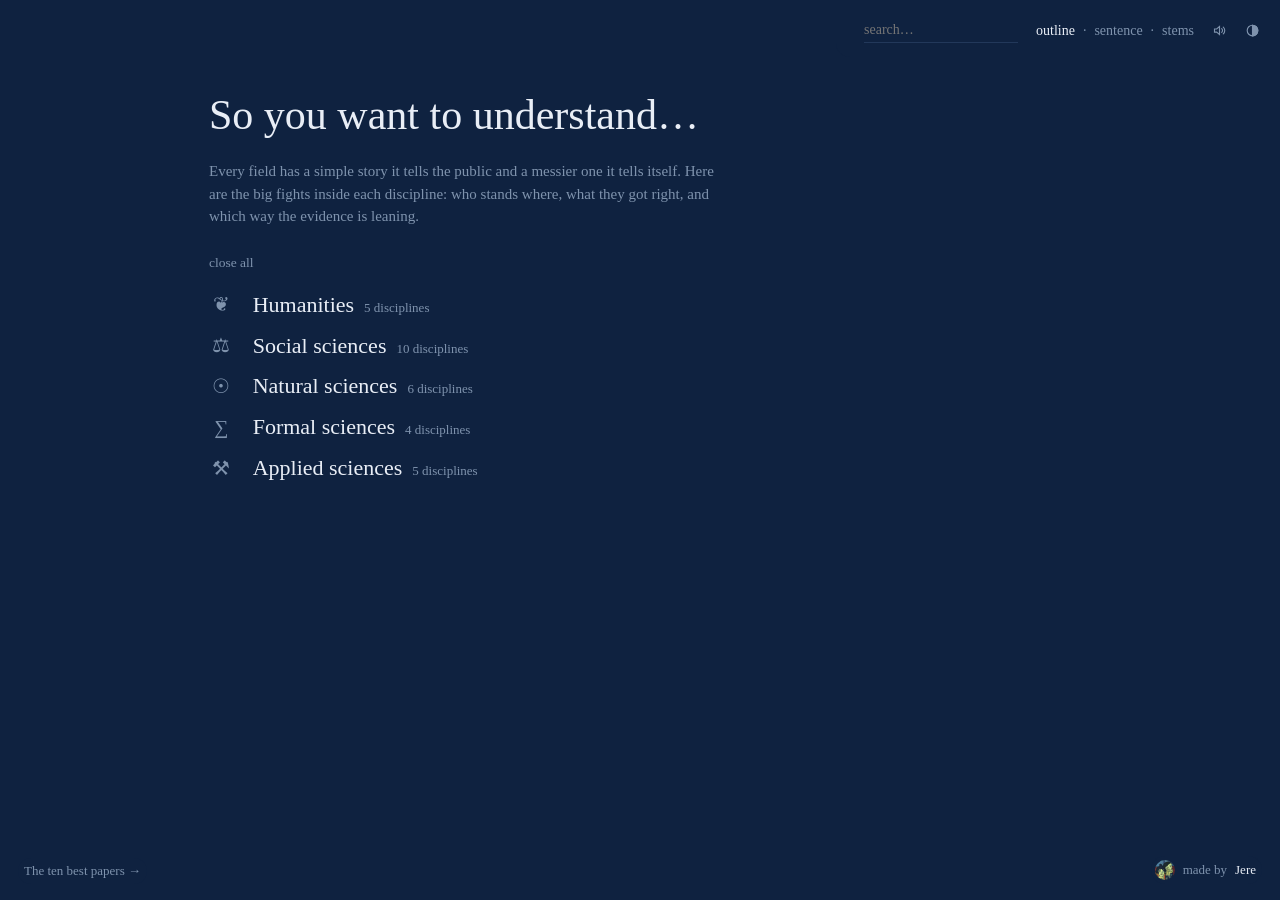
==== index.html @ 7cf1d60e "So you want to understand…: the big fights inside 30 disciplines, who stands where, and which way th" ====
<!doctype html><html lang="en"><head><meta charset="utf-8"><title>So you want to understand…</title>
<meta name="viewport" content="width=device-width,initial-scale=1,viewport-fit=cover"><meta name="robots" content="noindex"><script>try{var t=localStorage.getItem('wu-theme');if(t===null)document.documentElement.dataset.theme='ink';else if(t)document.documentElement.dataset.theme=t}catch(e){document.documentElement.dataset.theme='ink'}</script>
<style>
:root{--ink:#111;--dim:#9a9a9a;--faint:#e6e6e6;--bg:#fff;color-scheme:light dark}
@media (prefers-color-scheme:dark){:root:not([data-theme]){--ink:#ebebeb;--dim:#6c6c6c;--faint:#222;--bg:#0b0b0b}}
:root[data-theme=night]{--ink:#ebebeb;--dim:#6c6c6c;--faint:#222;--bg:#0b0b0b;color-scheme:dark}
:root[data-theme=paper]{--ink:#2b241d;--dim:#9a8c79;--faint:#e3d9c6;--bg:#f5efe3;color-scheme:light}
:root[data-theme=ink]{--ink:#e9eef6;--dim:#7f93ad;--faint:#22385a;--bg:#0f2240;color-scheme:dark}
:root[data-theme=phosphor]{--ink:#9cf29c;--dim:#3f7f3f;--faint:#163016;--bg:#060b06;color-scheme:dark}
:root[data-theme=phosphor] body,:root[data-theme=phosphor] button,:root[data-theme=phosphor] input{font-family:"IBM Plex Mono",ui-monospace,Menlo,Consolas,monospace;letter-spacing:-.01em}
:root[data-theme=rose]{--ink:#3d1f27;--dim:#b38791;--faint:#efd8dc;--bg:#fbf1f2;color-scheme:light}
:root[data-theme=slate]{--ink:#dfe3e8;--dim:#7b8590;--faint:#2b3138;--bg:#1b1f24;color-scheme:dark}
:root[data-theme=newsprint]{--ink:#151515;--dim:#8a8a84;--faint:#d9d8d2;--bg:#ecebe6;color-scheme:light}
:root[data-theme=newsprint] body{font-family:"Times New Roman",Times,serif}
#themes{position:fixed;top:56px;right:16px;z-index:25;background:var(--bg);border:1px solid var(--dim);border-radius:12px;padding:14px;display:none;font-size:15px;color:var(--ink);box-shadow:0 12px 34px rgba(0,0,0,.18)}#themes.on{display:grid;grid-template-columns:repeat(3,1fr);gap:8px}
#themes button{display:flex;align-items:center;gap:10px;color:var(--ink);padding:7px 12px 7px 8px;border-radius:8px;border:1px solid transparent}#themes button:hover{border-color:var(--faint)}#themes button[aria-pressed=true]{border-color:var(--ink)}
#themes i{width:34px;height:24px;border-radius:6px;border:1px solid var(--dim);display:inline-flex;align-items:center;justify-content:center;font-style:normal;font-size:13px;font-family:Georgia,serif;flex:none}
*{box-sizing:border-box;-webkit-tap-highlight-color:transparent}
html,body{margin:0;background:var(--bg);color:var(--ink);font:400 17px/1.4 "Iowan Old Style","Palatino Linotype",Palatino,Georgia,serif}
button{font:inherit;color:inherit;background:none;border:0;padding:0;cursor:pointer;text-align:inherit}
a{color:inherit;text-decoration-color:var(--dim);text-underline-offset:3px}
.q{display:block;color:var(--dim);font-size:13.5px;line-height:1.35}
#bar{position:fixed;top:0;right:0;z-index:20;display:flex;align-items:center;gap:18px;padding:18px 20px 14px 28px;font-size:14px;color:var(--dim);background:var(--bg);border-bottom-left-radius:14px}
#bar .sw button{color:var(--dim)} #bar .sw button+button::before{content:"·";margin:0 8px;color:var(--dim)}
#bar .sw button[aria-pressed=true],#bar button:hover{color:var(--ink)}
#find{width:8em;border:0;border-bottom:1px solid var(--faint);background:none;color:var(--ink);font:inherit;padding:2px 0;outline:none}
#find:focus{border-color:var(--ink)}
#board{position:fixed;top:54px;right:16px;z-index:25;background:var(--bg);border:1px solid var(--faint);border-radius:10px;padding:14px 16px 6px;width:min(30em,calc(100vw - 32px));font-size:13.5px;display:none}#board.on{display:block}
#board .brow{display:flex;gap:12px;align-items:baseline;margin-bottom:12px}#board .bl{width:5.2em;flex:none;color:var(--dim)}#board .chips{display:flex;flex-wrap:wrap;gap:4px 12px}
#board .chip{color:var(--dim)}#board .chip:hover{color:var(--ink)}#board .chip[aria-pressed=true]{color:var(--ink);border-bottom:1px solid var(--ink)}#board .tg{color:var(--ink);width:5.2em;flex:none}#board input[type=range]{flex:1;accent-color:var(--ink)}
.nohit{display:none;position:absolute;left:28px;top:84px;z-index:6;font-size:26px;color:var(--dim)}.nohit button{display:block;font-size:15px;margin-top:10px;color:var(--dim)}.nohit button:hover{color:var(--ink)}.nohits .nohit{display:block}.nohits #fh,
mark{background:none;color:inherit;border-bottom:2px solid var(--ink)}
#fh{position:fixed;top:50px;right:20px;z-index:21;color:var(--dim);font-size:13px;max-width:24em;text-align:right;opacity:0;transition:opacity .2s}#fh.on{opacity:1}
#find{width:11em}
#bar svg{width:15px;height:15px;display:block}
#snd .off{display:none} #snd.muted .on{display:none} #snd.muted .off{display:block}
.stage{position:fixed;inset:0;display:none;overflow:hidden} .stage.on{display:block}
.fact{display:block;width:100%;margin:0 0 30px;cursor:pointer;opacity:0;transform:translateY(6px);animation:up .5s ease-out forwards;animation-delay:calc(var(--n,0)*.07s + var(--d,.2s))}
.fact .say{display:block}
.cp{display:inline-flex;align-items:center;justify-content:center;vertical-align:-2px;margin-left:8px;width:18px;height:18px;color:var(--dim);opacity:0;transition:opacity .2s,color .2s;cursor:pointer;border-radius:4px}
.cp svg{width:14px;height:14px;fill:none;stroke:currentColor;stroke-width:1.8;stroke-linecap:round;stroke-linejoin:round}
.fact:hover .cp,.cp:focus-visible{opacity:.6} .cp:hover{opacity:1!important;color:var(--ink)} .cp.ok{opacity:1;color:var(--ink)} .cp.ok svg{display:none} .cp.ok::after{content:"✓";font-size:14px}
@media (hover:none){.cp{opacity:.4}} .fact .more{display:none;margin:12px 0 4px;padding:10px 0 10px 16px;border-left:2px solid var(--dim);font-size:15.5px;line-height:1.5;text-align:left}
.fact.open .more{display:block;animation:up .2s ease-out} .fact .more .but{display:block;font-style:italic;color:var(--dim);margin-bottom:3px}
.fact .more .lim{display:block;color:var(--ink);opacity:.86;white-space:pre-line} .fact .more .srcl{display:block;margin-top:10px;font-size:13px;color:var(--dim)}
.fact .more .srcl a{color:var(--dim)} .fact .more .srcl a:hover{color:var(--ink)}
@keyframes up{to{opacity:1;transform:none}} @keyframes fade{from{opacity:0}}
.big{font:inherit;font-size:30px;line-height:1.2;margin:0 0 34px}
.back{color:var(--dim);font-size:14px;margin-bottom:18px;display:block}
/* ---------- sentence ---------- */
.sl{overflow-y:auto}
.sl .wrap{max-width:68em;margin:0 auto;padding:90px 28px 30vh}
.sl h1{font:inherit;font-size:clamp(26px,4.2vw,46px);line-height:1.18;margin:0 0 48px;max-width:22em}
.sl h1 button{border-bottom:1px solid var(--faint);transition:border-color .2s}
.sl h1 button:hover{border-color:var(--ink)}
.sl h1 .w{display:inline-block;animation:fade .8s ease-out both}
.sl .choices{columns:15em;column-gap:48px}
.sl .ch{display:block;break-inside:avoid;font-size:22px;line-height:1.25;padding:9px 0;opacity:0;animation:up .6s ease-out forwards;animation-delay:calc(var(--n)*.035s)}
.sl .ch:hover{opacity:.55!important}
.sl .ch .c{display:block;color:var(--dim);font-size:13px;margin-top:2px}
.sl .facts{max-width:40em}
.sl .fact .say{font-size:21px;line-height:1.38}

.sl h1 .goback{display:block;font-size:15px;color:var(--dim);margin-top:12px;border:0!important}.sl h1 .goback:hover{color:var(--ink)}
.credit{position:fixed;right:18px;bottom:16px;z-index:19;display:flex;align-items:center;gap:8px;font-size:13px;color:var(--dim);background:var(--bg);padding:4px 6px 4px 4px;border-radius:999px}.credit b{font-weight:400;color:var(--ink)}.credit img{width:20px;height:20px;border-radius:50%;object-fit:cover}
.sl .steps{display:flex;gap:10px;font-size:13.5px;color:var(--dim);margin:0 0 14px}.sl .steps span.on{color:var(--ink)}.sl .steps button.done{color:var(--dim);border-bottom:1px solid var(--faint)}.sl .steps button.done:hover{color:var(--ink);border-color:var(--ink)}.sl .steps span:not(.on){opacity:.55}.sl .steps i{font-style:normal;opacity:.6}
.sl .lay{color:var(--dim);font-size:13.5px;margin:0 0 14px}.sl .deeper{margin-top:30px}.sl .deeper .lay{margin-bottom:6px}
.sl .choices.quick .ch{animation-delay:0s!important;animation-duration:.2s}
.sl mark{background:none;color:inherit;border-bottom:2px solid var(--ink)}
.fly{position:fixed;z-index:30;white-space:nowrap;transform-origin:0 0;pointer-events:none;line-height:1.25}
.sl h1 .w.land{animation:land .5s ease-out}@keyframes land{0%{border-color:var(--ink)}100%{border-color:var(--faint)}}
.sl .ch{animation-delay:calc(var(--n)*.03s)!important;animation-duration:.42s!important} .sl .fact{animation-duration:.45s;animation-delay:calc(var(--n,0)*.09s + .05s)}.sl .fact{animation-duration:.45s}.sl .ch{position:relative}.sl .ch:hover{opacity:1!important;z-index:10}.sl .ch:hover>.t{opacity:.6}
.sl .ch .more-c::after{content:" ⌄";font-size:11px}
.sl .ch .hits{position:absolute;left:-12px;top:calc(100% - 2px);z-index:10;width:max(100% + 24px,19em);background:var(--bg);border:1px solid var(--faint);border-radius:8px;padding:9px 12px;font-size:14px;line-height:1.35;color:var(--ink);opacity:0;transform:translateY(-4px);pointer-events:none;transition:opacity .15s,transform .15s;box-shadow:0 6px 18px rgba(0,0,0,.06)}
.sl .ch:hover .hits,.sl .ch:focus-visible .hits{opacity:1;transform:none}
.sl .ch .hl{display:block;padding:3px 0}
@media (hover:none){.sl .ch .hits{position:static;opacity:1;transform:none;border:0;padding:4px 0 0;width:auto;box-shadow:none;color:var(--dim);font-size:13px}.sl .ch .more-c::after{content:""}}

/* ---------- outline ---------- */
#outl{overflow-y:auto} #outl .wrap{max-width:54em;margin:0 auto;padding:90px 28px 30vh}
#outl h1{font:inherit;font-size:clamp(26px,3.6vw,42px);line-height:1.2;margin:0 0 26px}
.goback{display:block;font-size:15px;color:var(--dim);margin-top:12px} .goback:hover{color:var(--ink)}
#outl .ocollapse{color:var(--dim);font-size:13.5px;margin-bottom:12px} #outl .ocollapse:hover{color:var(--ink)}
#outl .orow{display:flex;align-items:baseline;gap:10px;width:100%;padding:5px 0;text-align:left;transition:opacity .2s}
#outl .orow:hover .ot{opacity:.6} #outl .d0{font-size:22px} #outl .d1{font-size:19px} #outl .d2{font-size:17px}
#outl .car{width:14px;flex:none;color:var(--dim);font-size:15px} #outl .oc{color:var(--dim);font-size:13px;white-space:nowrap}
#outl .has>.onode>.orow:not(.open){opacity:.36} #outl .has>.onode>.orow:not(.open):hover{opacity:.8}
#outl .okids{margin:2px 0 8px 6px;padding-left:22px;border-left:1px solid var(--faint)} #outl .okids.fresh{animation:up .22s ease-out}
#outl .ofacts{padding-top:8px;max-width:40em} #outl .ofacts .fact{margin-bottom:20px}
#outl mark,#stem mark{background:none;color:inherit;border-bottom:2px solid var(--ink)} #outl .lay{color:var(--dim);font-size:13.5px}
/* ---------- stems ---------- */
#stem{overflow:auto} #stem .ssay{position:sticky;left:0;top:0;z-index:4;padding:20px 24px 8px;font-size:19px;line-height:1.3;max-width:calc(100vw - 460px);background:var(--bg)}
#stem .ssay b{font-weight:400;border-bottom:1px solid var(--faint)}
#scols{position:relative;display:flex;align-items:flex-start;gap:100px;padding:36px 28px 40vh;width:max-content}
#ssvg{position:absolute;left:0;top:0;overflow:visible;pointer-events:none} #ssvg path{fill:none;stroke:var(--ink);stroke-width:1;stroke-linecap:round;transition:opacity .3s} #ssvg path.off{opacity:.14}
#stem .scol{display:flex;flex-direction:column;flex:none;position:relative;z-index:1} #stem .scol.c3{width:min(27em,80vw)}
#stem .sit{display:block;white-space:nowrap;padding:6px 0;font-size:17px;transition:opacity .35s} #stem .sit.off{opacity:.3} #stem .sit.off:hover{opacity:.7}
#stem .scol.grow>*{animation:up .45s ease-out both;animation-delay:calc(var(--n,0)*.03s + .22s)} #stem .scol.c3 .fact{margin-bottom:22px}
#stem .fact{transform:none}  /* stems draw their curves to where each item is when it appears, so items there fade in place instead of rising into it */
@media (max-width:760px){#stem .ssay{max-width:none;font-size:16px}#scols{gap:56px}}


/* phones: the bar becomes two rows across the top, and every layout starts below it */
@media (max-width:760px){
  #bar{left:0;right:0;flex-wrap:wrap;gap:8px 16px;padding:12px 16px 10px;border-radius:0;border-bottom:1px solid var(--faint)}
  #find{flex:1;width:auto;min-width:0} #bar .sw{order:3;flex-basis:100%;white-space:nowrap;overflow-x:auto;scrollbar-width:none}
  .stage{top:86px} .sl .wrap,#outl .wrap{padding-top:22px} #stem .ssay{padding-top:12px} #scols{padding-top:18px}
  #fh{top:92px;left:16px;right:16px;text-align:left} #themes{top:92px} .credit{bottom:10px;right:10px}
}
@media (prefers-reduced-motion:reduce){*{animation:none!important;transition:none!important}.fact,.sl .ch{opacity:1;transform:none}}
/* ---------- phones: the last word on small screens ---------- */
@media (max-width:760px){
  .credit{top:47px;bottom:auto;right:12px;font-size:12px;padding:2px 4px;background:none;z-index:21} .credit img{width:16px;height:16px}
  #themes{left:12px;right:12px;top:92px;padding:10px}
  #outl .wrap,#sent .wrap{padding-left:20px;padding-right:20px}
  #outl .orow{display:block;position:relative;padding:7px 0 7px 24px;line-height:1.3} #outl .orow .car{position:absolute;left:0;top:7px}
  #outl .orow .oc{margin-left:8px} #outl .d0{font-size:20px} #outl .d1{font-size:18px} #outl .d2{font-size:16.5px}
  #stem .sit.off{visibility:hidden} #stem .sit{padding:9px 0}
}
#stem .ssay .back1{cursor:pointer} #stem .ssay .back1:hover{color:var(--dim)}
.ic{display:inline-flex;align-items:center;justify-content:center;width:1.25em;min-width:22px;flex:none;margin-right:.45em;color:var(--dim);font-size:.9em;vertical-align:-.08em;font-family:"Iowan Old Style","Palatino Linotype",Palatino,Georgia,"Noto Sans Symbols 2","Segoe UI Symbol",serif}
.ic.pf{width:1.15em;height:1.15em;min-width:20px;min-height:20px;border-radius:50%;overflow:hidden;background:var(--faint);color:var(--ink);font-size:.7em;vertical-align:-.18em}.ic.pf img{width:100%;height:100%;object-fit:cover;display:block}
#outl .orow .ic{align-self:center} #stem .sit{display:flex;align-items:center} .sl .ch .t{display:inline}
.fact.xtra{display:none}
.needmore{display:block;margin:18px 0 6px;padding:0;text-align:left;color:var(--dim);font:inherit;cursor:pointer}.needmore .nm1{font-size:17px;font-style:italic;color:var(--ink);border-bottom:1px solid var(--dim)}.needmore .nm2{font-size:13.5px;margin-left:10px}.needmore:hover .nm1{border-color:var(--ink)}
.fact.popin{animation:popin .35s ease both;animation-delay:calc(var(--n) * 40ms)}@keyframes popin{from{opacity:0;transform:translateY(4px)}to{opacity:1;transform:none}}@media (prefers-reduced-motion:reduce){.fact.popin{animation:none}}
.sub{color:var(--dim);font-size:15px;line-height:1.5;max-width:34em;margin:-6px 0 22px}
.lead{color:var(--dim);font-size:15.5px;line-height:1.5;margin:0 0 22px;max-width:36em;font-style:italic;white-space:pre-line}
.fact.nofold{cursor:default}
/* status colours: landing green, partly right amber, still open blue, losing red */
.q .st0{color:#3fae6a}.q .st1{color:#d4962a}.q .st2{color:#6f8fd8}.q .st3{color:#d9534f}

/* sentence: the picture or sigil hangs in the margin, so the name and its count line up */
.sl .ch.hasic{padding-left:1.7em} .sl .ch.hasic>.ic{position:absolute;left:0;top:9px;height:27.5px;margin:0} .sl .ch.hasic>.ic.pf{top:11px;width:24px;height:24px;min-width:24px}
@media (max-width:760px){#outl .orow{padding-left:0}}
.foot{position:fixed;left:18px;bottom:16px;z-index:19;font-size:13px;color:var(--dim);background:var(--bg);padding:4px 6px;border-radius:999px;text-decoration:none}.foot:hover{color:var(--ink)}
@media (max-width:760px){.foot{left:0;right:0;bottom:0;border-radius:0;padding:11px 20px calc(11px + env(safe-area-inset-bottom,0px));border-top:1px solid var(--faint)}}
</style></head><body>
<div id="bar"><input id="find" placeholder="find…" aria-label="Find" autocomplete="off" spellcheck="false"><span class="sw" id="sw"></span>
<button id="snd" aria-label="Sound on or off" title="Sound on / off"><svg class="on" viewBox="0 0 24 24" fill="none" stroke="currentColor" stroke-width="1.8" stroke-linecap="round"><path d="M4 9.5h3.5L12 5.5v13l-4.5-4H4z"/><path d="M15.5 9a4 4 0 0 1 0 6M18 6.5a7.5 7.5 0 0 1 0 11"/></svg><svg class="off" viewBox="0 0 24 24" fill="none" stroke="currentColor" stroke-width="1.8" stroke-linecap="round"><path d="M4 9.5h3.5L12 5.5v13l-4.5-4H4z"/><path d="M16 9.5l5 5M21 9.5l-5 5"/></svg></button>
<button id="theme" aria-label="Themes" title="Themes"><svg viewBox="0 0 24 24" fill="none" stroke="currentColor" stroke-width="1.8"><circle cx="12" cy="12" r="8.5"/><path d="M12 3.5a8.5 8.5 0 0 1 0 17z" fill="currentColor"/></svg></button></div>
<div id="fh"></div><div id="themes" role="dialog" aria-label="Themes"></div><a class="foot" href="https://jere-mee-as.github.io/tenbestpapers/">The ten best papers →</a><div class="credit"><img alt="" src="[data-uri]">made by <b>Jere</b></div>

<section class="stage sl" id="sent" aria-label="Sentence"><div class="wrap"><div class="steps" id="steps"></div><h1 id="sh"></h1><p class="sub">Every field has a simple story it tells the public and a messier one it tells itself. Here are the big fights inside each discipline: who stands where, what they got right, and which way the evidence is leaning.</p><div id="sb"></div></div></section>
<section class="stage" id="outl" aria-label="Outline"><div class="wrap"><h1 id="oh"></h1><p class="sub">Every field has a simple story it tells the public and a messier one it tells itself. Here are the big fights inside each discipline: who stands where, what they got right, and which way the evidence is leaning.</p><div id="ob"></div></div></section>
<section class="stage" id="stem" aria-label="Stems"><div class="ssay" id="ssay"></div><div id="scols"><svg id="ssvg"></svg></div></section>

<script id="data" type="application/json">[{"n": "Humanities", "i": "❦︎", "u": [{"n": "History", "i": "⧗︎", "t": [0, 1, 2, 3, 4, 5, 6]}, {"n": "Philosophy", "i": "∴︎", "t": [7, 8, 9, 10, 11, 12, 13]}, {"n": "Religious studies", "i": "✺︎", "t": [14, 15, 16, 17, 18]}, {"n": "Arts & music", "i": "♫︎", "t": [19, 20, 21, 22, 23, 24]}, {"n": "Literature", "i": "¶", "t": [25, 26, 27, 28, 29, 30]}], "t": [{"t": "The lay of the land", "p": "History fights less about facts than about what kind of thing drives the past: individuals or structures, ideas or material conditions, rupture or continuity. The pop versions are tidy. Rome fell to barbarians, geography made the West rich, a few great men steer events, and the Church fought science for a thousand years. Professional historians have mostly moved to messier, multi-cause stories, and several of the pop stories (the medieval flat earth, the science-versus-religion war) are myths that academics have been taking apart for decades. The fights that remain open are mostly about weighting: how much of the outcome was institutions, how much was luck, how much was ecology.", "k": [{"q": "Did Rome fall, or just change?", "f": "The material record says real collapse in the West, but the causes were a mix of politics, invasion and environmental shocks, and the East carried on.", "c": "Did Rome fall, or just change? The material record says real collapse in the West, but the causes were a mix of politics, invasion and environmental shocks, and the East carried on."}, {"q": "Great men or deep structures?", "f": "Neither pure view survives; leaders matter most under weak constraints, and structures set the menu they choose from.", "c": "Great men or deep structures? Neither pure view survives; leaders matter most under weak constraints, and structures set the menu they choose from."}, {"q": "Why did the West get rich first?", "f": "No single factor wins; the best current work says Europe was already richer in wage terms before industrialization but coal, empire and ideas still mattered.", "c": "Why did the West get rich first? No single factor wins; the best current work says Europe was already richer in wage terms before industrialization but coal, empire and ideas still mattered."}, {"q": "Why did Latin America fall behind?", "f": "Inequality-and-institutions explanations lead; dependency theory kept its insight about trade and extraction but lost as a full account; culture is the weakest.", "c": "Why did Latin America fall behind? Inequality-and-institutions explanations lead; dependency theory kept its insight about trade and extraction but lost as a full account; culture is the weakest."}, {"q": "Was there a Scientific Revolution?", "f": "The label survives as shorthand, but the one-event, one-method, great-genius version is dead.", "c": "Was there a Scientific Revolution? The label survives as shorthand, but the one-event, one-method, great-genius version is dead."}, {"q": "Did religion fight science?", "f": "The war story lost among historians; the answer is that relations were varied, with real clashes in particular places and eras.", "c": "Did religion fight science? The war story lost among historians; the answer is that relations were varied, with real clashes in particular places and eras."}]}, {"t": "Did Rome fall, or just change", "p": "The classic story, from Gibbon, is a catastrophe: barbarians break a civilization and the lights go out for centuries. From the 1970s a school of late-antiquity scholars said the opposite: nothing fell, the Roman world transformed. Then the archaeology came back and pushed hard against the soft version. Now the argument has shifted to shocks (climate, plague) and whether the Empire was brittle or just unlucky.\n\nWhere it’s landing: The material record says real collapse in the West, but the causes were a mix of politics, invasion and environmental shocks, and the East carried on.", "k": [{"q": "●  where it’s landing  ·  the simple story", "f": "Catastrophe. The Western Empire was destroyed, and living standards fell off a cliff.", "m": "The West lost its political unity, its tax system and much of its complex economy within a few generations. The Dark Ages label is crude, but the drop in material life was real. Most popular histories, and most of the public, carry this view.\n\nWho: Edward Gibbon (original); Bryan Ward-Perkins and Peter Heather in the modern academic version\nBest work: Gibbon, The Decline and Fall of the Roman Empire (1776-89); Ward-Perkins, The Fall of Rome and the End of Civilization (2005); Heather, The Fall of the Roman Empire (2005)\nThe evidence: Archaeology is the main weapon. Ward-Perkins 2005 documents the collapse of mass-produced pottery, roof tiles and coinage in post-Roman Britain and much of the West, smaller buildings and thinner livestock bones. Those are hard to read as mere cultural change.", "ml": "Who, and the evidence", "c": "The Western Empire was destroyed, and living standards fell off a cliff."}, {"q": "◐  partly right", "f": "Transformation. Late antiquity was a creative new world, not a ruin.", "m": "Religion, law, art and local elites carried on and changed. The ‘fall’ is a story told from the capital’s point of view. This school opened up the study of the period and showed that continuity was real in culture, Church and administration.\n\nWho: Peter Brown, Averil Cameron, Walter Goffart\nBest work: Brown, The World of Late Antiquity (1971); Goffart, Barbarians and Romans (1980)\nThe evidence: Strong on religion, literature and the East, where the Empire in fact lasted another thousand years. Weak on the economy: it has no good answer to the pottery and settlement evidence in Ward-Perkins 2005.", "ml": "Who, and the evidence", "c": "Late antiquity was a creative new world, not a ruin."}, {"q": "◌  still open", "f": "Climate and disease. Rome was broken by a run of environmental shocks, not just invaders.", "m": "The Empire was resilient for centuries, then took repeated hits: the Antonine plague, the third-century crisis, the Justinianic plague, and shifts in climate. This reframes the question from ‘why did it fall’ to ‘what overloaded it’.\n\nWho: Kyle Harper, Michael McCormick\nBest work: Harper, The Fate of Rome (2017); McCormick et al., ‘Climate change during and after the Roman Empire’, Journal of Interdisciplinary History (2012)\nThe evidence: Combines ice-core, tree-ring and ancient-DNA evidence of Yersinia pestis in the sixth century. The big counter: Mordechai et al. 2019, PNAS, argued that the Justinianic plague’s demographic damage is overstated, and Harper and others have answered. The size of the effect is unresolved.", "ml": "Who, and the evidence", "c": "Rome was broken by a run of environmental shocks, not just invaders."}]}, {"t": "Great men or deep structures", "p": "Carlyle said history is the biography of great men. Marx, Tolstoy and the Annales school said individuals are froth on long currents of economy, geography and demography. Pop history and political biography still run on personalities. Historians and social scientists mostly say the answer depends on the setting: individuals matter more when institutions are weak and when events are close calls.\n\nWhere it’s landing: Neither pure view survives; leaders matter most under weak constraints, and structures set the menu they choose from.", "k": [{"q": "◐  partly right  ·  the simple story", "f": "Great-man history. Take Napoleon, Lincoln or Hitler out and the world is different.", "m": "Decisions by a few people at pivotal moments changed outcomes. This is the narrative of most biography and most documentaries, and it makes for readable history. It is not wrong everywhere, just overstated as a general law.\n\nWho: Thomas Carlyle; modern popular biography\nBest work: Carlyle, On Heroes, Hero-Worship and the Heroic in History (1841)\nThe evidence: Jones and Olken 2005, QJE, use the random timing of leaders’ deaths in office to show that leaders do shift national growth, mainly in autocracies. Jones and Olken 2009, AEJ: Macroeconomics, find that successful assassinations of autocrats cause measurable institutional change. So individuals matter, conditional on weak constraints.", "ml": "Who, and the evidence", "c": "Take Napoleon, Lincoln or Hitler out and the world is different."}, {"q": "◐  partly right", "f": "Structuralism. Economic, demographic and ecological forces set the course; individuals are interchangeable.", "m": "Long-run forces such as class, population pressure, climate and technology make some outcomes likely whoever sits at the top. This view dominated the mid-twentieth century and shaped economic and social history.\n\nWho: Karl Marx; Fernand Braudel and the Annales school; Peter Turchin (cliodynamics)\nBest work: Braudel, The Mediterranean and the Mediterranean World in the Age of Philip II (1949); Turchin, War and Peace and War (2006)\nThe evidence: Strong for slow variables: state formation, demographic cycles, agrarian crises. Weak for explaining timing and specific events, and statistical tests of ‘laws of history’ remain thin.", "ml": "Who, and the evidence", "c": "Economic, demographic and ecological forces set the course; individuals are interchangeable."}, {"q": "◌  still open", "f": "Contingency. Small accidents at critical junctures decide which of several plausible futures arrives.", "m": "Neither leaders nor structures fix outcomes; close calls and chance do. Historians use counterfactuals to test how much weight a cause really carries. It is hard to falsify, which is its weakness.\n\nWho: Niall Ferguson (editor); many political and military historians\nBest work: Ferguson (ed.), Virtual History: Alternatives and Counterfactuals (1997)\nThe evidence: Mostly case-by-case reasoning, not decisive studies. Natural experiments like the leader-death papers above support a limited form: chance personnel events matter, but only in some regimes.", "ml": "Who, and the evidence", "c": "Small accidents at critical junctures decide which of several plausible futures arrives."}]}, {"t": "Why did the West get rich first", "p": "Around 1500 Europe was not obviously ahead; by 1900 it dominated the globe. The popular answers are geography (Jared Diamond’s Guns, Germs, and Steel), culture (Protestant work ethic, Landes), or institutions (Acemoglu and Robinson’s Why Nations Fail). Historians of the ‘California school’ say Europe was lucky: coal and colonies. The fight is really about when the gap opened and whether it was inevitable.\n\nWhere it’s landing: No single factor wins; the best current work says Europe was already richer in wage terms before industrialization but coal, empire and ideas still mattered.", "k": [{"q": "◐  partly right  ·  the simple story", "f": "Geography. Eurasia’s east-west axis, domesticable species and disease pools gave some peoples a head start.", "m": "Continents differed in crops, animals and connectivity, so societies there began farming and state-building earlier. It is a powerful explanation of deep history, such as why Eurasia, not the Americas, did the conquering. It is a weak explanation of why Europe and not China industrialized.\n\nWho: Jared Diamond; Yuval Noah Harari carries versions to a mass audience\nBest work: Diamond, Guns, Germs, and Steel (1997)\nThe evidence: Works on the long run, fails on the within-Eurasia question. It cannot explain a reversal of fortune within regions, for which see Acemoglu, Johnson and Robinson 2002, QJE: formerly rich colonies became poor, which geography alone cannot predict.", "ml": "Who, and the evidence", "c": "Eurasia’s east-west axis, domesticable species and disease pools gave some peoples a head start."}, {"q": "◐  partly right", "f": "Institutions. Secure property rights and constraints on rulers produce growth; extractive states don’t.", "m": "Colonial rule built either inclusive or extractive institutions depending on whether Europeans settled, and these persist. This is the dominant view in economics and a lot of political history.\n\nWho: Daron Acemoglu, Simon Johnson, James Robinson; Douglass North\nBest work: Acemoglu, Johnson and Robinson, ‘The Colonial Origins of Comparative Development’, AER (2001); Acemoglu and Robinson, Why Nations Fail (2012)\nThe evidence: AJR 2001 uses settler mortality as an instrument. Albouy 2012, AER, challenged the mortality data and the result is less clean. Institutions clearly correlate with wealth; the causal weight and the question of why Europe developed them first remain argued.", "ml": "Who, and the evidence", "c": "Secure property rights and constraints on rulers produce growth; extractive states don’t."}, {"q": "◐  partly right", "f": "Coal and colonies. Until about 1800 Europe and China were similar; Europe won through coal and New World resources.", "m": "The ‘Great Divergence’ is late. Britain had coal near its cities and access to the Americas’ land and labour, which relieved ecological limits. Industrialization was not a cultural destiny.\n\nWho: Kenneth Pomeranz and the California school; Robert Allen with a high-wage version\nBest work: Pomeranz, The Great Divergence (2000); Allen, The British Industrial Revolution in Global Perspective (2009)\nThe evidence: Allen et al. 2011, Economic History Review, find that real wages in the Yangtze delta were well below those in north-western Europe by the 1700s. Broadberry, Guan and Li 2018, Journal of Economic History, date the divergence much earlier. So the strong ‘no gap before 1800’ claim lost ground, but Allen’s coal-and-wages mechanism survived.", "ml": "Who, and the evidence", "c": "Until about 1800 Europe and China were similar; Europe won through coal and New World resources."}, {"q": "◌  still open  ·  the simple story", "f": "Ideas and culture. A culture of enquiry, improvement and respect for commerce set Europe apart.", "m": "Enlightenment beliefs about progress and useful knowledge, or a new respect for the merchant, made sustained innovation possible. Older versions credited Protestantism or ‘European values’; the newer ones are more careful.\n\nWho: Joel Mokyr; Deirdre McCloskey; David Landes\nBest work: Landes, The Wealth and Poverty of Nations (1998); Mokyr, A Culture of Growth (2016)\nThe evidence: Hard to test. Mokyr’s case for a distinctive European market in ideas is persuasive on mechanisms, but there is no decisive study ruling out institutions or coal as the main driver.", "ml": "Who, and the evidence", "c": "A culture of enquiry, improvement and respect for commerce set Europe apart."}]}, {"t": "Why did Latin America fall behind", "p": "Around 1800 Latin America was not clearly poorer than North America; by 1900 the gap was large. The standard stories are exploitation by rich countries (dependency theory), bad institutions inherited from colonial inequality, and a ‘culture’ story about the Iberian legacy. Market reformers and the left each took one of these and made a policy out of it, so the debate is politically loaded.\n\nWhere it’s landing: Inequality-and-institutions explanations lead; dependency theory kept its insight about trade and extraction but lost as a full account; culture is the weakest.", "k": [{"q": "◐  partly right  ·  the simple story", "f": "Dependency theory. The rich core keeps the periphery poor by extracting its resources and fixing the terms of trade.", "m": "Latin America’s role as a commodity exporter locked in underdevelopment. It drove import-substitution industrialization in the mid-century. Popular on the left and in much Latin American public discourse.\n\nWho: Raúl Prebisch; Andre Gunder Frank; Fernando Henrique Cardoso and Enzo Faletto\nBest work: Prebisch, ECLA report (1950); Frank, Capitalism and Underdevelopment in Latin America (1967); Cardoso and Faletto, Dependency and Development in Latin America (1969)\nThe evidence: Import substitution produced fast growth for a while, then the debt crisis of the 1980s. East Asia grew by exporting to the same world system, which undercut the strong claim. The surviving core is that colonial extraction left lasting structures, which institutional work now tests directly.", "ml": "Who, and the evidence", "c": "The rich core keeps the periphery poor by extracting its resources and fixing the terms of trade."}, {"q": "●  where it’s landing", "f": "Inequality and institutions. Colonial endowments created extreme inequality, which produced institutions that protected elites and blocked broad growth.", "m": "Where colonizers found many natives, mines or plantation crops, they built unequal societies with narrow access to land, schooling and the vote. North America’s more equal start led to more inclusive institutions. This is now the mainstream academic view.\n\nWho: Stanley Engerman and Kenneth Sokoloff; Acemoglu and Robinson; Melissa Dell\nBest work: Engerman and Sokoloff, ‘Factor Endowments, Institutions, and Differential Paths of Growth among New World Economies’ (1997); Dell, ‘The Persistent Effects of Peru’s Mining Mita’, Econometrica (2010)\nThe evidence: Dell 2010 compares districts just inside and outside the Spanish forced-labour mita boundary and finds lower household consumption and higher child stunting a few centuries later in the mita districts. It is among the cleanest tests that colonial institutions persist.", "ml": "Who, and the evidence", "c": "Colonial endowments created extreme inequality, which produced institutions that protected elites and blocked broad growth."}, {"q": "−  losing  ·  the simple story", "f": "Culture and Iberian legacy. Catholic, hierarchical, rent-seeking Spanish habits explain the gap.", "m": "A tradition from Weber onward: values and habits of trust, thrift and law-abidingness shape development. It circulates widely in popular commentary on Latin America’s corruption and instability.\n\nWho: Lawrence Harrison and Samuel Huntington (eds.); David Landes\nBest work: Harrison and Huntington (eds.), Culture Matters (2000)\nThe evidence: Hard to separate from institutions and inequality, and it struggles with variation inside the region and with rapid changes in rank over time. Most economic historians treat culture as downstream of institutions or as untested.", "ml": "Who, and the evidence", "c": "Catholic, hierarchical, rent-seeking Spanish habits explain the gap."}]}, {"t": "Was there a Scientific Revolution", "p": "The textbook story is a sharp break in the sixteenth and seventeenth centuries, from Copernicus to Newton, when Europe replaced Aristotle with modern science. Historians of science spent the late twentieth century picking this apart. Some say it was a long medieval buildup, some that the label hides a messy mix of crafts, magic and religion. A defiant minority still defends a real revolution.\n\nWhere it’s landing: The label survives as shorthand, but the one-event, one-method, great-genius version is dead.", "k": [{"q": "◐  partly right  ·  the simple story", "f": "Single revolution. Around 1600 a new method and a new picture of the world overturned the old one.", "m": "Mechanical philosophy, experiment and mathematical law arrived together, and the break was deep. It is the shape of most science-popularizing and of Whig history, which reads the past as a march toward us.\n\nWho: Herbert Butterfield, Alexandre Koyré; today H. Floris Cohen and David Wootton\nBest work: Butterfield, The Origins of Modern Science (1949); Cohen, How Modern Science Came into the World (2010); Wootton, The Invention of Science (2015)\nThe evidence: Real changes in the status of experiment, instruments and mathematical astronomy and mechanics, the focus of Wootton’s defence. But the opposing work shows these were not unified and not all new.", "ml": "Who, and the evidence", "c": "Around 1600 a new method and a new picture of the world overturned the old one."}, {"q": "◐  partly right", "f": "Medieval continuity. Much of ‘modern’ science was prepared by scholastic natural philosophy.", "m": "Medieval thinkers studied motion, optics and the heavens with real rigour. Galileo and Newton built on this, not on a blank slate. The stereotype of a scientific Dark Age is wrong.\n\nWho: Pierre Duhem; Edward Grant; David Lindberg\nBest work: Grant, The Foundations of Modern Science in the Middle Ages (1996)\nThe evidence: Strong textual work on late-medieval theories of impetus and mathematical physics. It shows that the revolution was not from nothing, though how much of the later achievement it explains is disputed.", "ml": "Who, and the evidence", "c": "Much of ‘modern’ science was prepared by scholastic natural philosophy."}, {"q": "◐  partly right", "f": "No such thing. There was no unified ‘Scientific Revolution’, just many local changes in many practices.", "m": "Alchemy, natural magic, medicine, craft knowledge and theology were all part of the story, and there was no single scientific method. The label is a later invention.\n\nWho: Steven Shapin; Andrew Cunningham and Perry Williams\nBest work: Shapin, The Scientific Revolution (1996)\nThe evidence: Shapin’s opening line is famous: ‘There was no such thing as the Scientific Revolution, and this is a book about it.’ The strong claim is not generally accepted but it forced scholars to drop the single-cause, single-method version.", "ml": "Who, and the evidence", "c": "There was no unified ‘Scientific Revolution’, just many local changes in many practices."}]}, {"t": "Did religion fight science", "p": "Many people believe the Church held back science for a thousand years, that medieval people thought the earth was flat, and that Galileo was a martyr for reason. The idea comes from two nineteenth-century books and was spread by popularisers of science. Historians of science have spent decades showing it is mostly myth, though there are real conflicts, especially over evolution.\n\nWhere it’s landing: The war story lost among historians; the answer is that relations were varied, with real clashes in particular places and eras.", "k": [{"q": "−  losing  ·  the simple story", "f": "Conflict thesis. Science and religion have been at war, and religion has been the obstacle.", "m": "Dogma suppressed inquiry until science broke free. It still anchors much popular atheism and a lot of school-level history.\n\nWho: John William Draper, Andrew Dickson White; in the modern era, Richard Dawkins and Neil deGrasse Tyson (in popular form)\nBest work: Draper, History of the Conflict between Religion and Science (1874); White, A History of the Warfare of Science with Theology in Christendom (1896)\nThe evidence: Jeffrey Burton Russell 1991, Inventing the Flat Earth, showed that educated medieval people knew the earth was a sphere, and the myth was largely manufactured in the nineteenth century. Numbers (ed.) 2009, Galileo Goes to Jail and Other Myths about Science and Religion, collects the rest. Real conflicts exist, notably Galileo’s 1633 trial and American creationism, but they are specific, not a general law.", "ml": "Who, and the evidence", "c": "Science and religion have been at war, and religion has been the obstacle."}, {"q": "●  where it’s landing", "f": "Complexity thesis. The relationship was varied and depended on time, place and which people we mean.", "m": "Clergy were scientists, theology motivated natural philosophy, and some religious doctrines blocked specific ideas. Scientific and religious institutions fought, cooperated and overlapped. It is now the consensus among historians.\n\nWho: John Hedley Brooke; Ronald Numbers; Peter Harrison\nBest work: Brooke, Science and Religion: Some Historical Perspectives (1991); Harrison, The Bible, Protestantism, and the Rise of Natural Science (1998)\nThe evidence: Case studies across periods show motives and alliances that do not fit either a war model or a harmony model. Galileo’s trial was entangled in patronage, personal conflict and the Church’s authority over scripture interpretation, not a simple clash of science and faith.", "ml": "Who, and the evidence", "c": "The relationship was varied and depended on time, place and which people we mean."}, {"q": "◐  partly right", "f": "Religion caused science. Christianity’s belief in a rational creator made modern science possible.", "m": "The revisionist reaction to the conflict thesis, sometimes overcorrecting. The Church funded universities and many early scientists were devout. The strong claim that it was the cause is much less secure.\n\nWho: Rodney Stark; James Hannam\nBest work: Stark, For the Glory of God (2003); Hannam, God’s Philosophers (2009)\nThe evidence: Hannam documents medieval achievements well. Stark’s causal claim is harder to defend: historians point out that other religious societies also had thriving science in their eras, and the timing of the Revolution has many competing explanations.", "ml": "Who, and the evidence", "c": "Christianity’s belief in a rational creator made modern science possible."}]}, {"t": "The lay of the land", "p": "Philosophy has no consensus on most of its big questions, and the best data on that is the PhilPapers Survey of professional philosophers (Bourget and Chalmers, 2020 edition), where on most topics no view gets a majority. What the field does have is a set of settled negatives: Descartes-style substance dualism, the ‘justified true belief’ definition of knowledge, and logical positivism have all been broadly abandoned. Pop versions come from scientists and popularisers who treat open questions as closed: ‘neuroscience disproved free will’, ‘philosophy is dead’, ‘morality is just opinion’. The real fault lines are about how far science can settle questions that look philosophical, and how much to trust intuition.", "k": [{"q": "Is the mind just the brain?", "f": "Physicalism has the plurality, but most philosophers think the hard problem is real, and the leading scientific theories took hits in 2025.", "c": "Is the mind just the brain? Physicalism has the plurality, but most philosophers think the hard problem is real, and the leading scientific theories took hits in 2025."}, {"q": "Do we have free will?", "f": "Compatibilism leads among philosophers, and the famous neuroscientific case against free will was largely dismantled.", "c": "Do we have free will? Compatibilism leads among philosophers, and the famous neuroscientific case against free will was largely dismantled."}, {"q": "What makes an act right?", "f": "No normative theory has won, and the folk view that morality is just opinion has not won either: most philosophers are moral realists.", "c": "What makes an act right? No normative theory has won, and the folk view that morality is just opinion has not won either: most philosophers are moral realists."}, {"q": "What is knowledge?", "f": "‘Justified true belief’ is dead as a definition; externalism leads on justification, and nobody has an agreed analysis.", "c": "What is knowledge? ‘Justified true belief’ is dead as a definition; externalism leads on justification, and nobody has an agreed analysis."}, {"q": "Does science tell us what is true?", "f": "Realism leads, in a more modest, structural form; the strong social-constructivist reading of science has lost.", "c": "Does science tell us what is true? Realism leads, in a more modest, structural form; the strong social-constructivist reading of science has lost."}, {"q": "What makes a society just?", "f": "Rawls-style egalitarian liberalism is still the default among philosophers; libertarian and communitarian critiques survive as standing objections, not replacements.", "c": "What makes a society just? Rawls-style egalitarian liberalism is still the default among philosophers; libertarian and communitarian critiques survive as standing objections, not replacements."}]}, {"t": "Is the mind just the brain", "p": "Almost everyone in the field now thinks minds depend on brains. The fight is whether that explains experience itself. The pop story is that the brain is a computer and consciousness will be explained once we map it. Chalmers’s ‘hard problem’ says that explaining behaviour and function still leaves out why anything feels like something. The empirical science of consciousness is now directly testing rival theories.\n\nWhere it’s landing: Physicalism has the plurality, but most philosophers think the hard problem is real, and the leading scientific theories took hits in 2025.", "k": [{"q": "●  where it’s landing  ·  the simple story", "f": "Physicalism and functionalism. Mind is what the brain does, and with enough neuroscience the mystery goes away.", "m": "Mental states are physical states, or are defined by the functional role they play. This fits the brain-damage, anaesthesia and neural-correlate evidence and avoids a spooky extra substance. In the 2020 PhilPapers Survey about 52% of respondents accepted physicalism and about 32% non-physicalism.\n\nWho: J. J. C. Smart and U. T. Place; Hilary Putnam (functionalism); Daniel Dennett and the Churchlands; Bernard Baars and Stanislas Dehaene in the science\nBest work: Smart, ‘Sensations and Brain Processes’ (1959); Putnam, ‘Psychological Predicates’ (1967); Dennett, Consciousness Explained (1991)\nThe evidence: Lesion, stimulation and anaesthesia studies tie conscious states tightly to neural activity. The pressure comes from the explanatory gap: no physical account yet says why any of this is accompanied by experience.", "ml": "Who, and the evidence", "c": "Mind is what the brain does, and with enough neuroscience the mystery goes away."}, {"q": "◌  still open", "f": "Illusionism. The ‘hard problem’ is a trick the brain plays on itself; phenomenal consciousness as described doesn’t exist.", "m": "Our introspective reports of ineffable inner qualities are the output of a cognitive model, and the real job is to explain why we believe in them. It is a radical physicalism that bites the bullet on the hard problem. It often gets caricatured as ‘consciousness doesn’t exist’.\n\nWho: Daniel Dennett, Keith Frankish; popularised by Dennett\nBest work: Dennett, Consciousness Explained (1991); Frankish, ‘Illusionism as a Theory of Consciousness’, Journal of Consciousness Studies (2016)\nThe evidence: Mostly argument, not experiment. It turns the explanatory burden onto illusion-making mechanisms that have not been worked out in detail. Most philosophers find the denial itself harder to believe than the problem it removes.", "ml": "Who, and the evidence", "c": "The ‘hard problem’ is a trick the brain plays on itself; phenomenal consciousness as described doesn’t exist."}, {"q": "◌  still open", "f": "Hard-problem dualism and panpsychism. Experience is a basic feature of reality that physics alone cannot account for.", "m": "Chalmers argues that no amount of functional or physical explanation entails experience, so consciousness is either a fundamental property or an irreducible aspect of matter. Panpsychism has revived as a way to keep physics intact. In the 2020 survey about 62% said the hard problem is real.\n\nWho: David Chalmers, Thomas Nagel, Frank Jackson (earlier); Philip Goff (panpsychism); Christof Koch (integrated information theory)\nBest work: Nagel, ‘What Is It Like to Be a Bat?’ (1974); Jackson, ‘Epiphenomenal Qualia’ (1982); Chalmers, ‘Facing Up to the Problem of Consciousness’ (1995) and The Conscious Mind (1996); Goff, Galileo’s Error (2019)\nThe evidence: The arguments are conceivability and knowledge arguments, which physicalists reject. The empirical test case is integrated information theory: the 2025 Nature adversarial collaboration (Cogitate Consortium) found results that challenged key predictions of both IIT and the rival global workspace theory, and in 2023 over a hundred researchers signed a letter calling IIT pseudoscience. Descartes-style interacting souls remain out: they face the causal-closure and neural-dependence problems.", "ml": "Who, and the evidence", "c": "Experience is a basic feature of reality that physics alone cannot account for."}]}, {"t": "Do we have free will", "p": "The pop story is that neuroscience has shown that decisions are made before we are aware of them, so free will is an illusion. Philosophers mostly never believed free will meant uncaused choices. Most are compatibilists, who say free will and determinism are compatible. The neuroscience claim itself has been seriously undermined.\n\nWhere it’s landing: Compatibilism leads among philosophers, and the famous neuroscientific case against free will was largely dismantled.", "k": [{"q": "●  where it’s landing", "f": "Compatibilism. Free will is the ability to act on your own reasons, and that is fine even if the universe is deterministic.", "m": "What we care about is acting without coercion, with a working capacity to respond to reasons. That is a real feature of people, not a metaphysical miracle. About 59% of respondents in the 2020 PhilPapers Survey accepted compatibilism.\n\nWho: Harry Frankfurt, P. F. Strawson, Daniel Dennett\nBest work: Strawson, ‘Freedom and Resentment’ (1962); Frankfurt, ‘Alternate Possibilities and Moral Responsibility’, Journal of Philosophy (1969); Dennett, Freedom Evolves (2003)\nThe evidence: Its strength is that it matches what we use responsibility for. Critics say it changes the subject. Schurger, Sitt and Dehaene 2012, PNAS, showed that the readiness potential that Libet 1983 (Brain) treated as an unconscious decision is better modelled as random neural fluctuation crossing a threshold, which removes the main empirical objection.", "ml": "Who, and the evidence", "c": "Free will is the ability to act on your own reasons, and that is fine even if the universe is deterministic."}, {"q": "◐  partly right  ·  the simple story", "f": "Free-will skepticism. Our choices are fixed by prior causes and luck, so no one deserves blame or credit in the deep sense.", "m": "If we are the products of genes, environment and chance, then ultimate responsibility is impossible. Skeptics say this should reform punishment and reduce blame. About 11% of philosophers hold this view, but it is the version scientists and popularisers carry.\n\nWho: Derk Pereboom, Galen Strawson; Sam Harris and Robert Sapolsky for the public\nBest work: G. Strawson, ‘The Impossibility of Moral Responsibility’ (1994); Pereboom, Living Without Free Will (2001); Harris, Free Will (2012); Sapolsky, Determined (2023)\nThe evidence: Libet’s 1983 experiment is the usual cited evidence, and Schurger et al. 2012 weakened that reading. Soon et al. 2008, Nature Neuroscience, decoded upcoming choices several seconds ahead, but only modestly above chance. What survives is the philosophical argument about luck and desert, not the lab result.", "ml": "Who, and the evidence", "c": "Our choices are fixed by prior causes and luck, so no one deserves blame or credit in the deep sense."}, {"q": "−  losing", "f": "Libertarian free will. We are genuine originators of action, which requires indeterminism or agent causation.", "m": "Real alternatives must be open, so determinism is false, and the agent, not prior events, settles which one happens. This matches how choice feels. About 19% of philosophers hold it.\n\nWho: Robert Kane, Roderick Chisholm, Timothy O’Connor\nBest work: Chisholm, ‘Human Freedom and the Self’ (1964); Kane, The Significance of Free Will (1996)\nThe evidence: The luck objection (Peter van Inwagen, An Essay on Free Will, 1983): if an outcome is undetermined, randomness, not the agent, picks it. Agent causation has no physical mechanism. Not refuted, but the evidence offers it no support.", "ml": "Who, and the evidence", "c": "We are genuine originators of action, which requires indeterminism or agent causation."}]}, {"t": "What makes an act right", "p": "Normative ethics has three big families: judge acts by results, by rules and duties, or by character. None has won, and PhilPapers 2020 shows about a third of philosophers for each. Underneath sits metaethics, where about 62% of respondents accept moral realism, against about 26% anti-realism. The pop version is that morality is just opinion, or that utilitarian arithmetic gives the answer.\n\nWhere it’s landing: No normative theory has won, and the folk view that morality is just opinion has not won either: most philosophers are moral realists.", "k": [{"q": "◌  still open  ·  the simple story", "f": "Consequentialism. The right act is the one that produces the best outcome for everyone affected.", "m": "Impartial and demanding. It treats suffering and wellbeing as what matters, and drives the effective altruism movement. It runs into cases where maximizing seems to license horrors.\n\nWho: Jeremy Bentham, John Stuart Mill; Peter Singer, Derek Parfit; William MacAskill\nBest work: Mill, Utilitarianism (1861); Singer, ‘Famine, Affluence, and Morality’, Philosophy and Public Affairs (1972); Parfit, On What Matters (2011)\nThe evidence: Greene 2001, Science, found emotional brain areas more active for personal harm dilemmas, and argued that deontological judgments are rationalized emotion. Berker 2009 (Philosophy and Public Affairs) replied that the neuroscience does not bear on which theory is right. The empirical case is contested.", "ml": "Who, and the evidence", "c": "The right act is the one that produces the best outcome for everyone affected."}, {"q": "◌  still open", "f": "Deontology. Some things you may not do to people, whatever the payoff.", "m": "Persons have rights and duties that limit what can be done for the greater good. It matches strong intuitions about promises, innocence and consent. It struggles to say where the limits come from and what to do when duties collide.\n\nWho: Immanuel Kant, W. D. Ross, Frances Kamm, T. M. Scanlon\nBest work: Kant, Groundwork of the Metaphysics of Morals (1785); Ross, The Right and the Good (1930); Scanlon, What We Owe to Each Other (1998)\nThe evidence: Trolley-problem work (Foot 1967, Thomson 1985) mapped intuitions but also showed they are inconsistent across cases. Defenders say the inconsistency reflects real distinctions between doing and allowing.", "ml": "Who, and the evidence", "c": "Some things you may not do to people, whatever the payoff."}, {"q": "◌  still open", "f": "Virtue ethics. Ask what a good person would do, and focus on character, not rules.", "m": "Morality is about cultivating traits like courage and honesty and having practical wisdom. It was revived in the twentieth century as a reaction to rule-based theories. It is often criticized for being short on action guidance.\n\nWho: Aristotle; G. E. M. Anscombe, Philippa Foot, Rosalind Hursthouse, Alasdair MacIntyre\nBest work: Anscombe, ‘Modern Moral Philosophy’, Philosophy (1958); MacIntyre, After Virtue (1981); Hursthouse, On Virtue Ethics (1999)\nThe evidence: Situationist critique (Doris 2002, Lack of Character) argued that experiments like Milgram’s show behaviour depends on situation more than stable traits. Virtue ethicists answered that the claim is overstated. The debate has not been settled.", "ml": "Who, and the evidence", "c": "Ask what a good person would do, and focus on character, not rules."}, {"q": "−  losing  ·  the simple story", "f": "Relativism. Morality is just culture or opinion; no one is really right.", "m": "The most common folk position. Different societies have different moral codes, so no code is better. In philosophy the cultural-difference argument is regarded as weak, and a related but more careful family (expressivism, error theory, constructivism) holds about a quarter of philosophers.\n\nWho: Popular: anthropology-influenced intuition; in philosophy, Gilbert Harman, J. L. Mackie (error theory), Simon Blackburn (expressivism)\nBest work: Mackie, Ethics: Inventing Right and Wrong (1977); Harman, ‘Moral Relativism Defended’ (1975)\nThe evidence: James Rachels’s widely taught reply (Elements of Moral Philosophy, 1986) points out that disagreement does not show there is no truth, and that cultures share more basic values than they differ on. The PhilPapers 2020 split of about 62% realism to 26% anti-realism shows the field has not gone relativist.", "ml": "Who, and the evidence", "c": "Morality is just culture or opinion; no one is really right."}]}, {"t": "What is knowledge", "p": "Many people carry around Plato’s definition: knowledge is justified true belief. A three-page paper in 1963 broke it, and the field has spent sixty years not replacing it. Epistemology now splits over what makes a belief justified, whether inside the head or out in the world, and whether we should even try to define knowledge in terms of belief. A newer fight is about whether armchair intuitions about cases can be trusted at all.\n\nWhere it’s landing: ‘Justified true belief’ is dead as a definition; externalism leads on justification, and nobody has an agreed analysis.", "k": [{"q": "−  losing  ·  the simple story", "f": "Justified true belief. Knowledge is belief that is true and has good reasons behind it.", "m": "The textbook definition, attributed to Plato. It is intuitive and still taught as a starting point. It works for most ordinary cases.\n\nWho: Traditional epistemology; Roderick Chisholm in the twentieth century\nBest work: Plato, Theaetetus; Chisholm, Theory of Knowledge (1966)\nThe evidence: Gettier 1963, Analysis, gave cases in which someone has a justified true belief that is true by luck and clearly not knowledge. Zagzebski 1994 (Philosophical Quarterly) argued that any fix that keeps justification short of guaranteeing truth will be vulnerable to similar cases. Machery et al. 2017, Noûs, found Gettier intuitions across several cultures, answering earlier claims from Weinberg, Nichols and Stich 2001 that they vary.", "ml": "Who, and the evidence", "c": "Knowledge is belief that is true and has good reasons behind it."}, {"q": "●  where it’s landing", "f": "Externalism. A belief counts as knowledge if it was produced by a reliable process, whether or not you can say why.", "m": "Justification depends on facts outside your head, such as whether your belief-forming method actually tracks truth. This lets children and animals know things. About 50% of respondents in the PhilPapers 2020 Survey lean externalist and 36% internalist.\n\nWho: Alvin Goldman, Robert Nozick, Ernest Sosa\nBest work: Goldman, ‘What Is Justified Belief?’ (1979); Nozick, Philosophical Explanations (1981); Sosa, A Virtue Epistemology (2007)\nThe evidence: Strong on handling ordinary knowledge and naturalistic epistemology. Faces counterexamples where a reliable process seems accidental or unavailable to the believer, such as BonJour’s clairvoyant Norman.", "ml": "Who, and the evidence", "c": "A belief counts as knowledge if it was produced by a reliable process, whether or not you can say why."}, {"q": "◐  partly right", "f": "Internalism. To be justified, you must be able to see what supports your belief.", "m": "Justification is a matter of what is accessible to the thinker, such as evidence and reasons. It matches the sense that knowledge involves responsibility. It makes skepticism harder to avoid.\n\nWho: Laurence BonJour, Richard Feldman, Earl Conee\nBest work: BonJour, The Structure of Empirical Knowledge (1985); Conee and Feldman, Evidentialism (2004)\nThe evidence: Rests on thought experiments about demon-world and clairvoyance cases, which are exactly the intuitions that experimental philosophers question. Holds about a third of philosophers.", "ml": "Who, and the evidence", "c": "To be justified, you must be able to see what supports your belief."}, {"q": "◌  still open", "f": "Knowledge first. Stop trying to define knowledge; treat it as basic and explain belief and justification through it.", "m": "The long failure to analyse knowledge is a clue that it isn’t analyzable. Knowledge is the norm for belief and assertion. It has become one of the most influential recent programmes.\n\nWho: Timothy Williamson\nBest work: Williamson, Knowledge and Its Limits (2000)\nThe evidence: Rests on argument and a story about the failure of analysis, not a decisive empirical result. Critics say it gives up on explaining what knowledge is.", "ml": "Who, and the evidence", "c": "Stop trying to define knowledge; treat it as basic and explain belief and justification through it."}]}, {"t": "Does science tell us what is true", "p": "Scientific realism says our best theories are approximately true even about things we can’t observe. Opponents say the history of science is a graveyard of confident, successful theories that turned out wrong. A separate pop-level fight pits ‘science proves facts’ against ‘science is just another social narrative’. Hawking’s 2010 line that philosophy is dead, and the older logical positivists’ attempt to throw out metaphysics as meaningless, belong here as the attitudes the field has had to answer.\n\nWhere it’s landing: Realism leads, in a more modest, structural form; the strong social-constructivist reading of science has lost.", "k": [{"q": "●  where it’s landing  ·  the simple story", "f": "Scientific realism. Our best theories are true or nearly true, or their success would be a miracle.", "m": "Mature theories make novel, precise predictions, and the best explanation is that they have latched onto reality. In the PhilPapers 2020 Survey about 72% of respondents accepted scientific realism and about 15% anti-realism.\n\nWho: Hilary Putnam, Richard Boyd, Stathis Psillos\nBest work: Putnam, Mathematics, Matter and Method (1975); Psillos, Scientific Realism: How Science Tracks Truth (1999)\nThe evidence: The no-miracles argument. The standard challenge is Laudan 1981, Philosophy of Science, the pessimistic meta-induction: past successful theories like the ether were false. Realists respond that the parts doing the work were retained.", "ml": "Who, and the evidence", "c": "Our best theories are true or nearly true, or their success would be a miracle."}, {"q": "◐  partly right", "f": "Structural realism. What survives theory change is the mathematical structure, and that is what we should believe.", "m": "A compromise. Fresnel’s equations survived the fall of the ether, so the lasting content is relations, not the objects posited. It aims to keep the force of the no-miracles argument and answer the meta-induction.\n\nWho: John Worrall, James Ladyman\nBest work: Worrall, ‘Structural Realism: The Best of Both Worlds?’, Dialectica (1989)\nThe evidence: Fits famous cases of continuity across theory change. Critics say structure without things is hard to make sense of.", "ml": "Who, and the evidence", "c": "What survives theory change is the mathematical structure, and that is what we should believe."}, {"q": "◌  still open", "f": "Constructive empiricism. Science aims only at empirical adequacy; belief about unobservables is optional.", "m": "Accept a theory as useful for the observable and stay agnostic beyond that. It respects the history of failed theories while taking science seriously.\n\nWho: Bas van Fraassen\nBest work: van Fraassen, The Scientific Image (1980)\nThe evidence: Stanford 2006 (Exceeding Our Grasp) argues from the problem of unconceived alternatives. Critics say the observable/unobservable line is arbitrary.", "ml": "Who, and the evidence", "c": "Science aims only at empirical adequacy; belief about unobservables is optional."}, {"q": "−  losing  ·  the simple story", "f": "Social constructivism. Scientific facts are made by communities and interests, and science is just one story among many.", "m": "The sociology-of-knowledge tradition showed that scientific work is shaped by social factors, which is true and useful. The strong reading, that nature does little of the work, is what circulated in popular and humanities culture.\n\nWho: David Bloor, Bruno Latour and Steve Woolgar; Thomas Kuhn is often drafted in popularly\nBest work: Bloor, Knowledge and Social Imagery (1976); Latour and Woolgar, Laboratory Life (1979); Kuhn, The Structure of Scientific Revolutions (1962)\nThe evidence: Sokal’s 1996 hoax in Social Text exposed weak standards in the strong version. What survived is the milder claim that values and social structure influence what science does, developed by Helen Longino (Science as Social Knowledge, 1990).", "ml": "Who, and the evidence", "c": "Scientific facts are made by communities and interests, and science is just one story among many."}]}, {"t": "What makes a society just", "p": "The public version is usually left versus right. In philosophy since 1971 the centre of gravity has been Rawls: a just society is one you would pick without knowing where you would end up. Libertarians answer that justice is about how holdings came about, not how they are spread. Communitarians say both start from an abstract individual who does not exist. This is a normative fight; data cannot settle it, but surveys show where philosophers stand.\n\nWhere it’s landing: Rawls-style egalitarian liberalism is still the default among philosophers; libertarian and communitarian critiques survive as standing objections, not replacements.", "k": [{"q": "●  where it’s landing", "f": "Egalitarian liberalism. Fair rules are the ones you would choose behind a veil of ignorance, and they let inequality stand only if it helps the worst off.", "m": "Basic liberties come first; then social and economic inequalities are allowed only if they benefit the least advantaged and come with fair equality of opportunity.\n\nWho: John Rawls, Ronald Dworkin, Thomas Scanlon, Martha Nussbaum (capabilities)\nBest work: Rawls 1971, A Theory of Justice; Rawls 1993, Political Liberalism; Dworkin 2000, Sovereign Virtue\nThe evidence: Not empirically decidable. In the PhilPapers survey of philosophers (Bourget & Chalmers 2014, Philosophical Studies), egalitarianism was the most popular political view (about 35%), well ahead of communitarianism (about 14%) and libertarianism (about 10%).", "ml": "Who, and the evidence", "c": "Fair rules are the ones you would choose behind a veil of ignorance, and they let inequality stand only if it helps the worst off."}, {"q": "◐  partly right  ·  the simple story", "f": "Libertarianism. What you earned fairly is yours; taxing it to redistribute is taking it.", "m": "Justice is historical: if holdings came from just acquisition and voluntary exchange, the result is just whatever the pattern. Any pattern you impose has to keep interfering with free choices.\n\nWho: Robert Nozick, Friedrich Hayek; in public, Ayn Rand and a strand of the online right\nBest work: Nozick 1974, Anarchy, State, and Utopia (the Wilt Chamberlain argument)\nThe evidence: The Wilt Chamberlain argument is still taught as a serious challenge to patterned justice. The usual reply: real-world holdings fail Nozick’s own test of just acquisition, so his theory alone licenses large rectification. Nozick later stepped back from parts of the view (The Examined Life, 1989).", "ml": "Who, and the evidence", "c": "What you earned fairly is yours; taxing it to redistribute is taking it."}, {"q": "◐  partly right", "f": "Communitarianism. People are shaped by communities and traditions; justice cannot start from an unencumbered individual.", "m": "The self behind the veil has no ends of its own, so the theory is either empty or smuggles in liberal values. Shared goods and virtues have to be part of the account.\n\nWho: Michael Sandel, Alasdair MacIntyre, Charles Taylor, Michael Walzer\nBest work: Sandel 1982, Liberalism and the Limits of Justice; MacIntyre 1981, After Virtue; Walzer 1983, Spheres of Justice\nThe evidence: Rawls’s Political Liberalism (1993) absorbed much of the critique by recasting justice as political, not a full theory of the self. The critique lives on in the post-liberal turn and in debates on civic virtue.", "ml": "Who, and the evidence", "c": "People are shaped by communities and traditions; justice cannot start from an unencumbered individual."}]}, {"t": "The lay of the land", "p": "Religious studies is the non-confessional academic study of religion, drawing on history, anthropology, sociology, psychology and textual criticism. Its fights are about whether the category ‘religion’ is even coherent, why humans are religious at all, whether modernity is making religion disappear, and how far critical history can recover the founders of traditions. The pop versions come from two directions: the textbook ‘five world religions’ chart, and the popular-science line that religion is a virus, a delusion or a social adaptation. Scholars have moved to messier views on all of these, and in one prominent case a high-profile claim was retracted from Nature.", "k": [{"q": "What counts as ‘religion’?", "f": "The tidy ‘world religions’ model lost scholarly support; most scholars now use religion as a loose, working category.", "c": "What counts as ‘religion’? The tidy ‘world religions’ model lost scholarly support; most scholars now use religion as a loose, working category."}, {"q": "Why are humans religious?", "f": "By-product accounts best explain why religious ideas are easy to believe; the social-glue accounts remain open, and the ‘mind virus’ story has little support.", "c": "Why are humans religious? By-product accounts best explain why religious ideas are easy to believe; the social-glue accounts remain open, and the ‘mind virus’ story has little support."}, {"q": "Is religion dying out?", "f": "Secularization is real in rich, secure societies, mostly through people leaving, but it is not a universal law of modernity.", "c": "Is religion dying out? Secularization is real in rich, secure societies, mostly through people leaving, but it is not a universal law of modernity."}, {"q": "Did Jesus exist, and who was he?", "f": "A historical Jesus is accepted by essentially all specialists; the live dispute is whether he was an end-times prophet, and that view currently leads.", "c": "Did Jesus exist, and who was he? A historical Jesus is accepted by essentially all specialists; the live dispute is whether he was an end-times prophet, and that view currently leads."}]}, {"t": "What counts as ‘religion’", "p": "Most people picture religion as a set of separate, belief-centred systems: Christianity, Islam, Hinduism, Buddhism, Judaism. Scholars since the 1980s have argued that this picture is a product of European history, built on a Protestant template and then exported. Others say the category is still useful if you treat it loosely. The fight matters because it shapes what gets counted as religion in law, surveys and everyday thinking.\n\nWhere it’s landing: The tidy ‘world religions’ model lost scholarly support; most scholars now use religion as a loose, working category.", "k": [{"q": "−  losing  ·  the simple story", "f": "Sacred essence. Religion is a distinct kind of experience of the sacred, and the great world religions are its main expressions.", "m": "Religion is sui generis, not reducible to politics or psychology. This is the view behind the ‘world religions’ course and textbook, and behind much popular comparison of faiths. It dominated the mid-twentieth century.\n\nWho: Rudolf Otto, Mircea Eliade; Huston Smith as popularizer\nBest work: Otto, The Idea of the Holy (1917); Eliade, The Sacred and the Profane (1957); Huston Smith, The Religions of Man (1958)\nThe evidence: Critics showed that its categories carry Christian assumptions, such as belief, creed and church, and that the ‘essence’ is hard to pin down across cultures. Few current scholars defend it in its original form.", "ml": "Who, and the evidence", "c": "Religion is a distinct kind of experience of the sacred, and the great world religions are its main expressions."}, {"q": "◐  partly right", "f": "Invented category. ‘Religion’ is a modern European construct, not a natural kind, and using it distorts other societies.", "m": "The word and its use as a general category have a specific history tied to Christianity, colonialism and the Enlightenment. Many traditions had no equivalent. Critics say this makes the term an instrument of power.\n\nWho: Jonathan Z. Smith, Talal Asad, Tomoko Masuzawa, Brent Nongbri, Timothy Fitzgerald\nBest work: J. Z. Smith, Imagining Religion (1982); Asad, Genealogies of Religion (1993); Masuzawa, The Invention of World Religions (2005); Nongbri, Before Religion (2013)\nThe evidence: Smith’s line that religion is ‘solely the creation of the scholar’s study’ is the programmatic statement. The historical case is strong, especially Masuzawa on how the world-religions list was built. The conclusion that the term should be dropped has not been widely adopted.", "ml": "Who, and the evidence", "c": "‘Religion’ is a modern European construct, not a natural kind, and using it distorts other societies."}, {"q": "●  where it’s landing", "f": "Fuzzy working category. Religion has no essence, but it is a family of overlapping features, and that is enough to study.", "m": "Definitions use prototypes or ‘family resemblance’: beliefs about superhuman agents, rituals, texts, communities. Cases close to the centre are clear and at the edges it is fuzzy. This lets scholars keep the word while admitting its history.\n\nWho: Benson Saler, Ninian Smart, Clifford Geertz (symbolic, functional definition)\nBest work: Saler, Conceptualizing Religion (1993); Geertz, ‘Religion as a Cultural System’ (1966)\nThe evidence: Largely a working consensus and not a decisive study. It survives because both the essence view and the abolition view fail on their own terms: the first imposes Christian categories, the second leaves no tool to compare.", "ml": "Who, and the evidence", "c": "Religion has no essence, but it is a family of overlapping features, and that is enough to study."}]}, {"t": "Why are humans religious", "p": "Three stories compete. Religion as a by-product of ordinary cognition, religion as a social adaptation that binds groups and enforces cooperation, and the pop-science line that religion is a parasite or virus. The cognitive science of religion has strong lab support for the first. The second has been hurt by a headline retraction. The third has the least evidence.\n\nWhere it’s landing: By-product accounts best explain why religious ideas are easy to believe; the social-glue accounts remain open, and the ‘mind virus’ story has little support.", "k": [{"q": "●  where it’s landing", "f": "Cognitive by-product. Religious ideas stick because they fit how our minds already work, especially our readiness to see agents and intentions.", "m": "Evolved faculties for detecting agents, tracking minds and reasoning about contagion make ideas of gods, spirits and afterlives intuitive and memorable. Religion is a by-product, not an adaptation in itself. This is the core of the cognitive science of religion.\n\nWho: Pascal Boyer, Scott Atran, Justin Barrett, Stewart Guthrie\nBest work: Guthrie, Faces in the Clouds (1993); Atran, In Gods We Trust (2002); Boyer, Religion Explained (2001); Barrett, ‘Exploring the natural foundations of religion’, Trends in Cognitive Sciences (2000)\nThe evidence: Cross-cultural experiments find children and adults reason about gods and spirits in similar, cognitively natural ways. The weakness: it explains why religious ideas are widespread, less so why some religions endured and scaled. A related claim that analytic thinking reduces belief (Gervais and Norenzayan 2012, Science) replicated poorly in later attempts.", "ml": "Who, and the evidence", "c": "Religious ideas stick because they fit how our minds already work, especially our readiness to see agents and intentions."}, {"q": "◌  still open", "f": "Social adaptation. Moralizing ‘Big Gods’ and costly rituals helped groups cooperate, which is why religions spread.", "m": "Belief in watchful, punishing gods let large groups of strangers trust each other and out-compete rivals. It ties religion to the rise of complex societies. It is often paired with group-selection ideas.\n\nWho: David Sloan Wilson, Ara Norenzayan, Harvey Whitehouse, Joseph Henrich\nBest work: Wilson, Darwin’s Cathedral (2002); Norenzayan, Big Gods (2013); Purzycki et al., ‘Moralistic gods, supernatural punishment and the expansion of human sociality’, Nature (2016)\nThe evidence: Purzycki et al. 2016 found that belief in moralistic gods was associated with fairer behaviour in some small-scale societies. The historical version took a hit: Whitehouse et al. 2019, Nature, claimed complex societies preceded moralizing gods, and Beheim et al. 2021, Nature, showed that the treatment of missing data drove the result. The Whitehouse paper was retracted, and the authors defended their conclusions in revised analyses. The historical order is unresolved.", "ml": "Who, and the evidence", "c": "Moralizing ‘Big Gods’ and costly rituals helped groups cooperate, which is why religions spread."}, {"q": "−  losing  ·  the simple story", "f": "Mind virus. Religion is a self-replicating idea that spreads because it spreads, not because it helps us.", "m": "The ‘meme’ story. Religious ideas are like parasites that hijack minds and are passed on through childhood credulity. It is the popular form of the by-product idea, with a hostile spin.\n\nWho: Richard Dawkins; Daniel Dennett’s Breaking the Spell gives a more careful version\nBest work: Dawkins, The God Delusion (2006); Dennett, Breaking the Spell (2006)\nThe evidence: Largely analogy. The cognitive science work above is the empirical alternative, and it does not need a virus model. Memetics itself has no confirmed research programme behind it.", "ml": "Who, and the evidence", "c": "Religion is a self-replicating idea that spreads because it spreads, not because it helps us."}]}, {"t": "Is religion dying out", "p": "The classic secularization thesis said modernization drains religion of public power and private belief, and that science and education would finish the job. Peter Berger, once its leading voice, recanted in the 1990s as religion kept thriving in much of the world. Meanwhile the unaffiliated are the fastest-growing category in rich countries. The result is a picture where religion declines in some places and grows in others, with explanation fights about why.\n\nWhere it’s landing: Secularization is real in rich, secure societies, mostly through people leaving, but it is not a universal law of modernity.", "k": [{"q": "−  losing  ·  the simple story", "f": "Modernization kills religion. As societies get richer, more educated and more scientific, religion fades everywhere.", "m": "The classical sociological theory, still the default view in much popular discussion. It predicts steady decline with development, in every region.\n\nWho: Max Weber (background), Bryan Wilson, Steve Bruce; New Atheist popularizers such as Sam Harris\nBest work: Wilson, Religion in Secular Society (1966); Berger, The Sacred Canopy (1967); Bruce, God Is Dead (2002)\nThe evidence: The strong universal version was undermined by global religious vitality: Berger himself, in The Desecularization of the World (1999), retracted. Pew 2025, on 2010-2020, finds Christians fell from 30.6% to 28.8% of the world population and Muslims rose to 25.6%, while the religiously unaffiliated rose to 24.2% from 23.3%. The unaffiliated grew mainly by switching, and have lower fertility, so demography will slow the trend.", "ml": "Who, and the evidence", "c": "As societies get richer, more educated and more scientific, religion fades everywhere."}, {"q": "◐  partly right", "f": "Religious economies. Religion thrives where there is competition among providers, and declines where state churches have monopolies.", "m": "Treats religion as a market. Pluralism produces competition and so higher participation. This explained the United States as an exception and challenged the idea that modernity itself kills faith.\n\nWho: Rodney Stark, Roger Finke, Laurence Iannaccone\nBest work: Stark and Bainbridge, A Theory of Religion (1985); Finke and Stark, The Churching of America (1992); Stark and Finke, Acts of Faith (2000)\nThe evidence: Voas, Olson and Crockett 2002, American Sociological Review, showed that the pluralism-participation correlation in earlier research was a statistical artifact. Supply-side factors matter, but the key prediction failed.", "ml": "Who, and the evidence", "c": "Religion thrives where there is competition among providers, and declines where state churches have monopolies."}, {"q": "●  where it’s landing", "f": "Existential security. People turn to religion when life feels precarious; as security rises, religious attachment loosens.", "m": "Secularization is real but conditional: it tracks safety, health and wealth, not modernity per se. Poorer, high-fertility countries stay religious and the world may grow more religious in aggregate even as rich countries empty out. Most consistent with the Pew data.\n\nWho: Pippa Norris and Ronald Inglehart; Eric Kaufmann on demography\nBest work: Norris and Inglehart, Sacred and Secular (2004); Kaufmann, Shall the Religious Inherit the Earth? (2010)\nThe evidence: Fits cross-national surveys of belief and practice and the European and Canadian trend. Pew’s 2023-24 US survey found Christians near 62% of adults, down from 78% in 2007. Awkward cases such as the US’s earlier religiosity and India’s are explained by other factors, which critics call ad hoc.", "ml": "Who, and the evidence", "c": "People turn to religion when life feels precarious; as security rises, religious attachment loosens."}]}, {"t": "Did Jesus exist, and who was he", "p": "Biblical scholarship applies ordinary historical method to scripture, and its results often conflict with both devout and sceptical popular views. The online claim that Jesus was a myth is common; academic scholars across the religious spectrum reject it. The real argument is about what kind of person the historical Jesus was: an apocalyptic preacher, a wisdom teacher, or a figure we can say little about.\n\nWhere it’s landing: A historical Jesus is accepted by essentially all specialists; the live dispute is whether he was an end-times prophet, and that view currently leads.", "k": [{"q": "−  losing  ·  the simple story", "f": "Christ myth. Jesus never existed; the story grew out of myth and scripture.", "m": "Argues that the earliest sources, Paul’s letters, show little interest in a recent earthly life, and that the Gospels are literary constructions. Popular in online skeptic circles and in the 2007 film Zeitgeist.\n\nWho: Earl Doherty, Richard Carrier; critics include Bart Ehrman, a non-Christian specialist\nBest work: Doherty, The Jesus Puzzle (1999); Carrier, On the Historicity of Jesus (2014)\nThe evidence: Paul, writing in the 50s CE, refers to James as ‘the brother of the Lord’ (Galatians 1:19) and Josephus mentions James ‘the brother of Jesus, who was called Christ’ (Antiquities 20.200); Tacitus, Annals 15.44, reports his execution under Pilate. Ehrman 2012, Did Jesus Exist?, sets out the case. The claim is rejected by the near-entirety of New Testament and ancient-history scholars.", "ml": "Who, and the evidence", "c": "Jesus never existed; the story grew out of myth and scripture."}, {"q": "●  where it’s landing", "f": "Apocalyptic prophet. Jesus was a Jewish preacher who expected God’s kingdom to arrive soon and dramatically.", "m": "He fits best in the world of first-century Jewish end-time hopes and in the movement that continued after his death. This is the leading position among scholars of the historical Jesus.\n\nWho: Albert Schweitzer, E. P. Sanders, Dale Allison, Bart Ehrman\nBest work: Schweitzer, The Quest of the Historical Jesus (1906); Sanders, Jesus and Judaism (1985); Ehrman, Jesus: Apocalyptic Prophet of the New Millennium (1999)\nThe evidence: Rests on the earliest strata, including John the Baptist’s movement and Paul’s expectation of an imminent end. Critics say the eschatological sayings may reflect the early church’s later concerns.", "ml": "Who, and the evidence", "c": "Jesus was a Jewish preacher who expected God’s kingdom to arrive soon and dramatically."}, {"q": "◐  partly right", "f": "Wisdom sage. Jesus was a countercultural teacher of aphorisms and a social critic, not an end-times prophet.", "m": "Argues that the apocalyptic material was added by later followers and that the earliest layer is subversive teaching, close to Cynic or Jewish wisdom traditions. It dominated the 1980s-90s, including the Jesus Seminar.\n\nWho: John Dominic Crossan, Marcus Borg, Burton Mack, Robert Funk\nBest work: Crossan, The Historical Jesus (1991); Funk et al., The Five Gospels (1993)\nThe evidence: Depends on dating sayings sources early, which is disputed. The criteria of authenticity used to pick out genuine sayings have been heavily criticized (Keith and Le Donne, eds., Jesus, Criteria, and the Demise of Authenticity, 2012), which weakened all the reconstructions.", "ml": "Who, and the evidence", "c": "Jesus was a countercultural teacher of aphorisms and a social critic, not an end-times prophet."}, {"q": "◌  still open  ·  the simple story", "f": "Reliable eyewitness Gospels. The Gospels are close to eyewitness testimony and can be trusted as history.", "m": "Argues that the Gospel traditions were anchored in named eyewitnesses and reliably transmitted. It has support from some evangelical scholars and is the popular apologetic view.\n\nWho: Richard Bauckham, Craig Blomberg; Lee Strobel in popular form\nBest work: Bauckham, Jesus and the Eyewitnesses (2006); Strobel, The Case for Christ (1998)\nThe evidence: Bauckham’s argument from the names in the Gospels and from memory research is serious, but most scholars regard the Gospels as composed decades later, with theological shaping. Memory studies cut both ways.", "ml": "Who, and the evidence", "c": "The Gospels are close to eyewitness testimony and can be trusted as history."}]}, {"t": "The lay of the land", "p": "Art history, musicology, ethnomusicology and film studies share one big fight: is art a matter of timeless form and universal human response, or of culture, power and history? The simple stories come from both ends: 'music is the universal language', 'Mozart makes babies smarter', 'the great directors are the authors of films', 'the story of art is Western masterpieces'. Over the last generation the humanities side pushed 'it's all culture' and a newer empirical side (music cognition, cognitive film theory, cross-cultural experiments) pushed back with tests. The results mostly land in the middle: some real universals of function and perception, a lot of cultural variation, and several popular claims that failed when tested.", "k": [{"q": "Is music a universal language?", "f": "Neither slogan wins: universals of function and structure exist, while preferences like harmony and consonance are strongly shaped by culture.", "c": "Is music a universal language? Neither slogan wins: universals of function and structure exist, while preferences like harmony and consonance are strongly shaped by culture."}, {"q": "Does music make you smarter?", "f": "The Mozart effect is dead; music lessons help music skills, and claims of broad cognitive transfer shrink as study quality rises.", "c": "Does music make you smarter? The Mozart effect is dead; music lessons help music skills, and claims of broad cognitive transfer shrink as study quality rises."}, {"q": "Is the history of art the history of masterpieces?", "f": "The old single story lost as the way to teach art history; what replaces it is unsettled and still contested.", "c": "Is the history of art the history of masterpieces? The old single story lost as the way to teach art history; what replaces it is unsettled and still contested."}, {"q": "Is film theory about ideology or about how viewers' minds work?", "f": "Apparatus theory lost its authority; specific concepts like the male gaze survived as tools, and empirical approaches have grown.", "c": "Is film theory about ideology or about how viewers' minds work? Apparatus theory lost its authority; specific concepts like the male gaze survived as tools, and empirical approaches have grown."}, {"q": "Who is the author of a film?", "f": "Auteurism survives as a way of reading and selling films, but as a history of who made them it lost to a collective, industrial account.", "c": "Who is the author of a film? Auteurism survives as a way of reading and selling films, but as a history of who made them it lost to a collective, industrial account."}]}, {"t": "Is music a universal language", "p": "Longfellow called music the universal language of mankind, and many people believe a piece from anywhere will move any listener the same way. Ethnomusicologists, who study music in cultural context, long argued the opposite: scales, harmony and even what counts as music are learned. Cross-cultural experiments since 2015 have found real universals, but not the ones the slogan implies.\n\nWhere it’s landing: Neither slogan wins: universals of function and structure exist, while preferences like harmony and consonance are strongly shaped by culture.", "k": [{"q": "−  losing  ·  the simple story", "f": "Universal language. Music speaks to everyone the same way, because it taps our shared emotions.", "m": "Intuitive: lullabies sound soothing and dance beats move everyone. Some theorists look to evolved roots of music-making and to physics of consonance.\n\nWho: Popular wisdom; some evolutionary and psychoacoustic accounts, and Leonard Bernstein's The Unanswered Question (1976) in the generative-grammar-for-music spirit.\nBest work: Bernstein, The Unanswered Question (1976).\nThe evidence: McDermott et al. 2016, Nature, found that the Tsimane', an Amazonian group with little exposure to Western music, showed no preference for consonance over dissonance, though they could tell the difference, so the preference is not innate. Music has no fixed dictionary of meaning, unlike language.", "ml": "Who, and the evidence", "c": "Music speaks to everyone the same way, because it taps our shared emotions."}, {"q": "◐  partly right", "f": "Cultural construct. Musical sense is learned inside a culture; there is no neutral listener.", "m": "Ethnomusicology's founding stance: study music as part of a way of life, not through Western categories. Many scale systems, tunings and meanings differ.\n\nWho: Alan Merriam, Bruno Nettl, John Blacking, Steven Feld.\nBest work: Merriam, The Anthropology of Music (1964); Nettl, The Study of Ethnomusicology (1983); Blacking, How Musical Is Man? (1973).\nThe evidence: Cross-cultural tests of consonance and rhythm perception show strong learning effects. The camp overshoots when it denies any cross-cultural regularity.", "ml": "Who, and the evidence", "c": "Musical sense is learned inside a culture; there is no neutral listener."}, {"q": "●  where it’s landing", "f": "Universals of form and function. No universal sound, but recurring structures and social uses that appear everywhere.", "m": "Music in every society shares features: discrete pitch, regular beat, small-integer ratios in many rhythms, and uses such as lullabies and dance. Listeners can often guess the function of unfamiliar songs.\n\nWho: Patrick Savage, Samuel Mehr, Manvir Singh, Josh McDermott.\nBest work: Savage et al., 'Statistical universals reveal the structures and functions of human music,' PNAS (2015); Mehr et al., 'Universality and diversity in human song,' Science (2019).\nThe evidence: Savage et al. 2015 analysed recordings from around the world and found statistical universals such as discrete pitches and isochronous beat. Mehr et al. 2019 found songs vary mainly along few dimensions and that naive listeners worldwide could identify lullabies, dance songs and healing songs from unfamiliar societies better than chance. They also found large diversity, so universals are tendencies.", "ml": "Who, and the evidence", "c": "No universal sound, but recurring structures and social uses that appear everywhere."}]}, {"t": "Does music make you smarter", "p": "In 1993 a small Nature paper found students did slightly better on a spatial task after listening to Mozart. The press turned this into the 'Mozart effect' and some US states gave classical CDs to newborns. A wider claim, that music lessons raise IQ and grades, is still common among parents and school administrators.\n\nWhere it’s landing: The Mozart effect is dead; music lessons help music skills, and claims of broad cognitive transfer shrink as study quality rises.", "k": [{"q": "−  losing  ·  the simple story", "f": "Mozart effect. Listening to Mozart boosts your brain, and baby Mozart makes smart babies.", "m": "A narrow lab finding blown up into a general claim and a product line (Don Campbell, The Mozart Effect, 1997).\n\nWho: Frances Rauscher, Gordon Shaw, Don Campbell (popularisation).\nBest work: Rauscher, Shaw and Ky, 'Music and spatial task performance,' Nature (1993).\nThe evidence: Pietschnig, Voracek and Formann 2010, Intelligence, a meta-analysis, found no specific Mozart effect once methodological issues were handled. Any small effect is a mood or arousal boost that other pleasant stimuli also produce.", "ml": "Who, and the evidence", "c": "Listening to Mozart boosts your brain, and baby Mozart makes smart babies."}, {"q": "◐  partly right  ·  the simple story", "f": "Training transfers. Years of music lessons build general intelligence, attention and school performance.", "m": "Practice engages attention, memory and coordination, so benefits should spread. Early studies and correlational data show lessons go with higher IQ and grades.\n\nWho: Glenn Schellenberg (original randomised study, now more cautious), Nina Kraus, advocates of music education.\nBest work: Schellenberg, 'Music lessons enhance IQ,' Psychological Science (2004).\nThe evidence: Schellenberg 2004 randomly assigned six-year-olds to music, drama or no lessons and found a small IQ increase for music, though drama also helped social measures. Later well-controlled work finds effects shrink toward zero.", "ml": "Who, and the evidence", "c": "Years of music lessons build general intelligence, attention and school performance."}, {"q": "●  where it’s landing", "f": "Selection and confounds. Kids who stick with music are already brighter, more conscientious and from richer homes.", "m": "Correlations between music and cognition largely reflect who takes lessons (family income, personality, existing ability), not what lessons do.\n\nWho: Giovanni Sala, Fernand Gobet, Schellenberg in his later work.\nBest work: Sala and Gobet, 'Cognitive and academic benefits of music training with children: a multilevel meta-analysis,' Memory and Cognition (2020).\nThe evidence: Sala and Gobet 2020 found that the better the study controls (active control group, random assignment), the closer the effect to zero.", "ml": "Who, and the evidence", "c": "Kids who stick with music are already brighter, more conscientious and from richer homes."}]}, {"t": "Is the history of art the history of masterpieces", "p": "The classic story, from Vasari through Gombrich and Kenneth Clark's television series Civilisation, follows genius artists from Greece through the Renaissance to modernism. Since the 1970s art historians have asked who is left out and what that story is for. The current fight is about whether the answer is a better canon, no canon, or a truly global history.\n\nWhere it’s landing: The old single story lost as the way to teach art history; what replaces it is unsettled and still contested.", "k": [{"q": "◐  partly right  ·  the simple story", "f": "Canon of masterpieces. Some works and artists changed the course of art, and a good history tells their story.", "m": "Art is a chain of innovations by outstanding individuals. Gombrich's The Story of Art became the best-selling art book in English.\n\nWho: Ernst Gombrich, Kenneth Clark, Clement Greenberg for modernism; Giorgio Vasari as the founder.\nBest work: Vasari, Lives of the Artists (1550); Gombrich, The Story of Art (1950); Clark, Civilisation (1969).\nThe evidence: Not testable as such. Defended on aesthetic and influence grounds; criticised for survivorship and Eurocentric selection.", "ml": "Who, and the evidence", "c": "Some works and artists changed the course of art, and a good history tells their story."}, {"q": "◐  partly right", "f": "Social history of art. Art has to be understood through class, gender, patronage and politics, not through genius.", "m": "Asks who commissioned, bought and was excluded. Feminist, Marxist and postcolonial approaches expanded what art history studies.\n\nWho: Linda Nochlin, John Berger, T. J. Clark, Griselda Pollock.\nBest work: Nochlin, 'Why Have There Been No Great Women Artists?,' ARTnews (1971); Berger, Ways of Seeing (1972).\nThe evidence: Nochlin showed that missing women artists reflected barred institutions, not missing talent. Its approach is now mainstream in museums and teaching.", "ml": "Who, and the evidence", "c": "Art has to be understood through class, gender, patronage and politics, not through genius."}, {"q": "◌  still open", "f": "Global art history. Art history has to be rebuilt as a history of the whole world, not Europe with extras.", "m": "Study circulation, trade and exchange across regions rather than adding non-Western artists to a Western plot. Debated: is global art history possible, or a new imperialism of categories?\n\nWho: Thomas DaCosta Kaufmann, James Elkins, Hans Belting, Monica Juneja.\nBest work: Elkins (ed.), Is Art History Global? (2007); DaCosta Kaufmann, Toward a Geography of Art (2004).\nThe evidence: Largely programmatic; no consensus on methods or a replacement narrative.", "ml": "Who, and the evidence", "c": "Art history has to be rebuilt as a history of the whole world, not Europe with extras."}]}, {"t": "Is film theory about ideology or about how viewers' minds work", "p": "From the 1970s, film studies was dominated by 'Grand Theory': psychoanalysis, Marxism and semiotics read cinema as an ideological machine that positions viewers. In the 1990s David Bordwell and Noel Carroll attacked this as unfalsifiable and called for theories grounded in history and cognitive science. Both camps now coexist, and the cognitive and historical approach has gained ground in method.\n\nWhere it’s landing: Apparatus theory lost its authority; specific concepts like the male gaze survived as tools, and empirical approaches have grown.", "k": [{"q": "◐  partly right  ·  the simple story", "f": "Screen theory. Cinema works on the viewer's unconscious and reproduces ideology, especially gender.", "m": "Film positions the spectator via psychoanalytic mechanisms such as identification and voyeurism. It brought politics to film criticism.\n\nWho: Christian Metz, Jean-Louis Baudry, Laura Mulvey, Stephen Heath.\nBest work: Metz, The Imaginary Signifier (1977); Mulvey, 'Visual Pleasure and Narrative Cinema,' Screen (1975).\nThe evidence: Mulvey's 'male gaze' is still in wide use as a way of describing how films are shot. The broader claim of a universal, psychoanalytic spectator was criticised for resting on assertion and on small, unrepresentative samples of films.", "ml": "Who, and the evidence", "c": "Cinema works on the viewer's unconscious and reproduces ideology, especially gender."}, {"q": "●  where it’s landing", "f": "Cognitive and historical poetics. Study how films are built and how ordinary viewers process them, with evidence.", "m": "Combines film history (how Hollywood style developed) with cognitive psychology of attention, emotion and narrative comprehension. It asks for testable claims.\n\nWho: David Bordwell, Kristin Thompson, Noel Carroll, Murray Smith, Tim Smith.\nBest work: Bordwell, Narration in the Fiction Film (1985); Bordwell, Staiger and Thompson, The Classical Hollywood Cinema (1985); Bordwell and Carroll (eds.), Post-Theory (1996).\nThe evidence: Eye-tracking research (for instance by Tim Smith) shows viewers' gaze converges in edited film, which supports accounts of how continuity editing guides attention. The approach is criticised for neglecting politics and identity.", "ml": "Who, and the evidence", "c": "Study how films are built and how ordinary viewers process them, with evidence."}]}, {"t": "Who is the author of a film", "p": "Film magazines, awards and fans credit the director as the author of a film. That idea comes from French critics in the 1950s and was popularised in the US by Andrew Sarris. Film history shows that a movie is made by hundreds of people inside an industrial system, and that studio, writer and editor often matter as much as the director.\n\nWhere it’s landing: Auteurism survives as a way of reading and selling films, but as a history of who made them it lost to a collective, industrial account.", "k": [{"q": "◐  partly right  ·  the simple story", "f": "Auteur theory. The director's vision is what makes a film art, and you can see it across their body of work.", "m": "A strong director's personality shows through style and theme despite the studio. It gave film cultural prestige.\n\nWho: Francois Truffaut, Andre Bazin's circle at Cahiers du cinema, Andrew Sarris.\nBest work: Truffaut, 'Une certaine tendance du cinema francais' (1954); Sarris, 'Notes on the Auteur Theory in 1962,' Film Culture (1962) and The American Cinema (1968).\nThe evidence: Directors like Hitchcock and Kubrick do show recognisable consistency. But Pauline Kael's 'Raising Kane' (1971) argued Herman Mankiewicz deserved far more credit for Citizen Kane than Welles, which showed how contested attribution is (and her own account was disputed in turn).", "ml": "Who, and the evidence", "c": "The director's vision is what makes a film art, and you can see it across their body of work."}, {"q": "●  where it’s landing", "f": "Collaborative and industrial. Films come out of studios, genres, stars, writers, cinematographers and editors working together.", "m": "Historians of the studio system describe a production line in which style came from institutions and technology as much as from individuals.\n\nWho: Thomas Schatz, Janet Staiger, Bordwell, Staiger and Thompson.\nBest work: Schatz, The Genius of the System (1988); Bordwell, Staiger and Thompson, The Classical Hollywood Cinema (1985).\nThe evidence: Production histories show decisions made across departments and contracts; the director's control varies enormously by era and country.", "ml": "Who, and the evidence", "c": "Films come out of studios, genres, stars, writers, cinematographers and editors working together."}]}, {"t": "The lay of the land", "p": "Literary studies fights less about facts than about what interpretation is for: recovering what an author meant, unmasking what a text hides, appreciating its craft, or measuring patterns across thousands of books. The simple stories outsiders carry are 'the author's intention is the meaning' (school), 'great books make you a better person' (humanist defenders of the canon, Martha Nussbaum) and, on the other side, 'it's all power and ideology' (a caricature of theory). The field itself has largely moved past the theory wars of the 1980s and 90s into a looser pluralism, with new empirical and computational challengers, and a recent turn against 'suspicious' reading. Unlike the sciences, nothing here is decided by one decisive experiment; the few empirical claims literature makes, such as that fiction improves empathy, are testable and have been tested.", "k": [{"q": "Does a text mean what its author meant?", "f": "Open, but pure death-of-the-author lost its grip; most critics now treat authorial context as evidence, not as a master key or a taboo.", "c": "Does a text mean what its author meant? Open, but pure death-of-the-author lost its grip; most critics now treat authorial context as evidence, not as a master key or a taboo."}, {"q": "Close reading or distant reading?", "f": "Partly decided: computation has a permanent niche, but the 'replace close reading' version has not delivered, and Da's 2019 critique landed hard on the weaker papers.", "c": "Close reading or distant reading? Partly decided: computation has a permanent niche, but the 'replace close reading' version has not delivered, and Da's 2019 critique landed hard on the weaker papers."}, {"q": "Is the job to unmask the text or to appreciate it?", "f": "Open; suspicion remains the house style, but the field now openly argues over whether it is exhausted.", "c": "Is the job to unmask the text or to appreciate it? Open; suspicion remains the house style, but the field now openly argues over whether it is exhausted."}, {"q": "Does reading fiction make you more empathetic?", "f": "The strong claim lost; what survives is a small positive association between reading fiction and social cognition, with unclear causation.", "c": "Does reading fiction make you more empathetic? The strong claim lost; what survives is a small positive association between reading fiction and social cognition, with unclear causation."}, {"q": "Who decides what counts as great literature?", "f": "The canon is wider than in 1980 and nobody serious defends a single list; the unresolved question is whether value is intrinsic, institutional or both.", "c": "Who decides what counts as great literature? The canon is wider than in 1980 and nobody serious defends a single list; the unresolved question is whether value is intrinsic, institutional or both."}]}, {"t": "Does a text mean what its author meant", "p": "School teaches 'what is the author trying to say?' Literary theory spent most of the twentieth century attacking that. New Critics said the poem is a public object, not a diary of the poet's mind. Barthes announced the 'death of the author' and reader-response critics put meaning in the reader. Philosophers of interpretation have since pushed back, and most working critics use a pragmatic mix.\n\nWhere it’s landing: Open, but pure death-of-the-author lost its grip; most critics now treat authorial context as evidence, not as a master key or a taboo.", "k": [{"q": "◐  partly right  ·  the simple story", "f": "Authorial intention. A text means what its author meant by it; everything else is projection.", "m": "Meaning has to be anchored somewhere or any reading is as good as any other. The author is the obvious anchor, and it matches how we read letters and conversation.\n\nWho: E. D. Hirsch; Steven Knapp and Walter Benn Michaels; hypothetical intentionalists such as Jerrold Levinson and Alexander Nehamas in a softer form.\nBest work: Hirsch, Validity in Interpretation (1967); Knapp and Michaels, 'Against Theory,' Critical Inquiry (1982).\nThe evidence: No experiment settles this. Its strength is philosophical: it explains why we correct misreadings. Its weakness is practical: we often cannot recover the intention and authors do not always know what their work means.", "ml": "Who, and the evidence", "c": "A text means what its author meant by it; everything else is projection."}, {"q": "◐  partly right", "f": "The text itself. Intention is neither available nor desirable as a standard; the words on the page are what we have.", "m": "New Criticism's 'intentional fallacy' and close reading treat a work as a self-contained verbal object. It shaped how English is taught.\n\nWho: W. K. Wimsatt, Monroe Beardsley, Cleanth Brooks, I. A. Richards.\nBest work: Wimsatt and Beardsley, 'The Intentional Fallacy' (1946); Brooks, The Well Wrought Urn (1947).\nThe evidence: Survives as a working method (close reading) more than as a theory of meaning.", "ml": "Who, and the evidence", "c": "Intention is neither available nor desirable as a standard; the words on the page are what we have."}, {"q": "◌  still open", "f": "Reader makes meaning. The author is dead; meaning is made in reading, and no reading is final.", "m": "Texts are tissues of other texts, and readers or interpretive communities produce meaning. It opened literary studies to marginal readers and to questions of power.\n\nWho: Roland Barthes, Michel Foucault, Stanley Fish, Wolfgang Iser.\nBest work: Barthes, 'The Death of the Author' (1967); Foucault, 'What Is an Author?' (1969); Fish, Is There a Text in This Class? (1980).\nThe evidence: Fish's claim that interpretive communities constrain readings has some support in how critics converge, but no empirical test separates it from the intentionalist alternative.", "ml": "Who, and the evidence", "c": "The author is dead; meaning is made in reading, and no reading is final."}]}, {"t": "Close reading or distant reading", "p": "Traditional criticism reads a few books slowly. Franco Moretti argued in 2000 that we should instead count and graph thousands of books we will never read. Digital methods have produced real findings about genre, gender and canon formation, and have been hit by sharp methodological criticism.\n\nWhere it’s landing: Partly decided: computation has a permanent niche, but the 'replace close reading' version has not delivered, and Da's 2019 critique landed hard on the weaker papers.", "k": [{"q": "◐  partly right  ·  the simple story", "f": "Close reading. Real understanding of literature comes from slow attention to words, form and ambiguity in individual works.", "m": "The core craft of the discipline since the 1920s. It trains students to notice, and nobody has replaced it for interpreting a single work.\n\nWho: I. A. Richards, Cleanth Brooks, and in current defence Jonathan Culler and Stephen Best and Sharon Marcus ('surface reading').\nBest work: Richards, Practical Criticism (1929); Best and Marcus, 'Surface Reading,' Representations (2009).\nThe evidence: It is a method, not a hypothesis, so there is little to test. Its limit is that conclusions about periods or genres rest on a small, canonised sample.", "ml": "Who, and the evidence", "c": "Real understanding of literature comes from slow attention to words, form and ambiguity in individual works."}, {"q": "◌  still open", "f": "Distant reading. To understand literary history you have to read it at scale, as data.", "m": "Count word frequencies, plot networks, map genres across thousands of titles. It makes claims about what is typical, not what is exceptional.\n\nWho: Franco Moretti, Matthew Jockers, Ted Underwood, Andrew Piper.\nBest work: Moretti, 'Conjectures on World Literature' (2000) and Graphs, Maps, Trees (2005); Underwood, Distant Horizons (2019).\nThe evidence: Underwood's work on genre and gender shifts in 19th- and 20th-century fiction is the strongest case. Nan Z. Da, 'The Computational Case against Computational Literary Studies,' Critical Inquiry (2019), argued many headline results failed replication or relied on misapplied statistics; defenders replied that she targeted a handful of papers and misread the method.", "ml": "Who, and the evidence", "c": "To understand literary history you have to read it at scale, as data."}]}, {"t": "Is the job to unmask the text or to appreciate it", "p": "From the 1970s, 'theory' (Marxist, psychoanalytic, feminist, postcolonial, deconstructive) taught critics to read for what texts hide: ideology, repression, empire. That 'hermeneutics of suspicion' became the default tone of the discipline. Since about 2003 a counter-movement has asked whether suspicion has become a reflex, and whether critics should describe, repair or simply attend to texts.\n\nWhere it’s landing: Open; suspicion remains the house style, but the field now openly argues over whether it is exhausted.", "k": [{"q": "◐  partly right", "f": "Critique. Literature carries the assumptions of its age, and reading it well means exposing them.", "m": "Texts reflect and reproduce power, class, gender and empire, often without meaning to. Reading against the grain reveals this.\n\nWho: Fredric Jameson, Edward Said, Judith Butler, Gayatri Spivak.\nBest work: Jameson, The Political Unconscious (1981); Said, Orientalism (1978).\nThe evidence: Said's book remains one of the most cited in the field and genuinely changed how colonial-era texts are read. The weakness is that the method is hard to falsify: any text can be shown to be complicit.", "ml": "Who, and the evidence", "c": "Literature carries the assumptions of its age, and reading it well means exposing them."}, {"q": "◌  still open", "f": "Post-critique. Suspicion is a habit, not a discovery; we should read for what texts do for readers.", "m": "Critics argue suspicious reading is predictable and has ceded the public case for literature. The alternatives are reparative reading, description or attention to attachment and use.\n\nWho: Eve Kosofsky Sedgwick, Rita Felski, Bruno Latour (in the neighbouring field of science studies).\nBest work: Sedgwick, 'Paranoid Reading and Reparative Reading' (2003); Felski, The Limits of Critique (2015).\nThe evidence: A conceptual debate, not an empirical one. Its influence shows in the growth of 'surface', 'affect' and 'new formalism' approaches.", "ml": "Who, and the evidence", "c": "Suspicion is a habit, not a discovery; we should read for what texts do for readers."}, {"q": "◐  partly right  ·  the simple story", "f": "Humanist appreciation. Great books are great; critics should help readers love and learn from them.", "m": "The public's idea of what an English degree is for. It treats aesthetic value and moral insight as central.\n\nWho: Harold Bloom, Helen Vendler, F. R. Leavis earlier.\nBest work: Bloom, The Western Canon (1994).\nThe evidence: Defended on grounds of value, not evidence. Hard to distinguish from the canon dispute below.", "ml": "Who, and the evidence", "c": "Great books are great; critics should help readers love and learn from them."}]}, {"t": "Does reading fiction make you more empathetic", "p": "It is a staple of op-eds and defences of the humanities: novels let you live inside other minds, so readers become kinder. In 2013 Kidd and Castano published a striking Science paper showing that reading a short literary passage improved performance on a mind-reading test. It was widely cited and widely reported. It then did not replicate.\n\nWhere it’s landing: The strong claim lost; what survives is a small positive association between reading fiction and social cognition, with unclear causation.", "k": [{"q": "−  losing  ·  the simple story", "f": "Fiction trains empathy. Stories are an empathy machine; reading literary fiction makes you better at understanding people.", "m": "Novels demand tracking of other minds, and some literary fiction invites readers to fill gaps. Martha Nussbaum and Steven Pinker argue the novel helped expand moral concern.\n\nWho: Martha Nussbaum, Keith Oatley, Raymond Mar; Steven Pinker and Lynn Hunt on the novel and human rights.\nBest work: Kidd and Castano, 'Reading Literary Fiction Improves Theory of Mind,' Science (2013); Mar and Oatley, 'The Function of Fiction,' Perspectives on Psychological Science (2008).\nThe evidence: Panero et al. 2016, Journal of Personality and Social Psychology, ran multiple attempts at the Kidd and Castano design and found no effect. Camerer et al. 2018, Nature Human Behaviour, included it in a set of 21 Science and Nature social-science experiments and it failed to replicate. Samur et al. 2018 reported four further replications that also failed. Kidd and Castano's defenders point to differences in materials and populations.", "ml": "Who, and the evidence", "c": "Stories are an empathy machine; reading literary fiction makes you better at understanding people."}, {"q": "●  where it’s landing", "f": "Small association. Frequent fiction readers score a bit higher on social cognition, but we cannot say reading caused it.", "m": "Meta-analyses find small correlations between lifetime fiction exposure and empathy or theory-of-mind scores. Empathic people may simply read more fiction.\n\nWho: Marisa Mumper, Richard Gerrig, Dodell-Feder and Tamir.\nBest work: Mumper and Gerrig, Psychology of Aesthetics, Creativity, and the Arts (2017); Dodell-Feder and Tamir, Journal of Experimental Psychology: General (2018).\nThe evidence: Both meta-analyses found small positive effects; both flag publication bias and confounding by trait empathy.", "ml": "Who, and the evidence", "c": "Frequent fiction readers score a bit higher on social cognition, but we cannot say reading caused it."}]}, {"t": "Who decides what counts as great literature", "p": "The canon fights of the 1980s and 90s asked whether 'great books' are great because of intrinsic quality or because institutions chose them. Bloom said the canon is aesthetic; critics said it is a record of whose work got taught. The debate has now shifted from adding authors to asking what a world literature even is.\n\nWhere it’s landing: The canon is wider than in 1980 and nobody serious defends a single list; the unresolved question is whether value is intrinsic, institutional or both.", "k": [{"q": "◐  partly right  ·  the simple story", "f": "Aesthetic canon. Some works endure because they are better, not because anyone made us read them.", "m": "Value comes from the work's complexity and originality. Survival across centuries and cultures is evidence of quality.\n\nWho: Harold Bloom, Helen Vendler; echoed in popular 'Great Books' advocates.\nBest work: Bloom, The Western Canon (1994).\nThe evidence: Hard to test. Its best argument is that authors outside the institutions' preferences sometimes outlast them.", "ml": "Who, and the evidence", "c": "Some works endure because they are better, not because anyone made us read them."}, {"q": "◐  partly right", "f": "Canon as institution. A canon is a record of who had power to be taught, reviewed and remembered.", "m": "Schools, publishers and critics select. Value judgements are shaped by class and education.\n\nWho: John Guillory, Pierre Bourdieu in sociology, Gayatri Spivak, Henry Louis Gates Jr.\nBest work: Guillory, Cultural Capital (1993); Bourdieu, Distinction (1979).\nThe evidence: Historical work shows canons shift substantially (Shakespeare's rise and Austen's, for instance) and track institutional change.", "ml": "Who, and the evidence", "c": "A canon is a record of who had power to be taught, reviewed and remembered."}, {"q": "◌  still open", "f": "World literature. Stop arguing about the list and study how literature circulates across languages and markets.", "m": "Instead of adding authors, study translation, circulation and the unequal economy of literary prestige.\n\nWho: David Damrosch, Pascale Casanova, Franco Moretti.\nBest work: Damrosch, What Is World Literature? (2003); Casanova, The World Republic of Letters (1999).\nThe evidence: Methodological proposals more than findings so far; critics worry it flattens translated work into a single English-language lens.", "ml": "Who, and the evidence", "c": "Stop arguing about the list and study how literature circulates across languages and markets."}]}]}, {"n": "Social sciences", "i": "⚖︎", "u": [{"n": "Economics", "i": "¤", "t": [0, 1, 2, 3, 4, 5, 6, 7, 8]}, {"n": "Political science", "i": "⚑︎", "t": [9, 10, 11, 12, 13, 14]}, {"n": "Psychology", "i": "Ψ", "t": [15, 16, 17, 18, 19, 20, 21, 22, 23]}, {"n": "Sociology", "i": "⁂", "t": [24, 25, 26, 27, 28, 29]}, {"n": "Anthropology", "i": "☥︎", "t": [30, 31, 32, 33, 34, 35, 36]}, {"n": "Linguistics", "i": "ʃ", "t": [37, 38, 39, 40, 41, 42, 43]}, {"n": "Communication", "i": "≋︎", "t": [44, 45, 46, 47, 48, 49]}, {"n": "Education", "i": "✎︎", "t": [50, 51, 52, 53, 54, 55]}, {"n": "Geography", "i": "⊕︎", "t": [56, 57, 58, 59, 60]}, {"n": "Law", "i": "§", "t": [61, 62, 63, 64, 65, 66]}], "t": [{"t": "The lay of the land", "p": "Economics fights less about numbers than about how much to trust the model of a rational, self-interested agent in a market that clears. One camp treats that model as a reliable first approximation and bends evidence toward it. Another treats it as a useful fiction that fails in predictable ways. A third says theory should take a back seat to clean empirical designs. The simple stories people carry (markets are efficient, minimum wages kill jobs, free trade makes everyone better off, poor countries are poor because of culture or geography) mostly come from the intro-course supply-and-demand diagram and from popularisers who stopped at chapter one. The working field has moved to a messier middle: markets with frictions, institutions that matter, gains from trade that are real but unevenly and persistently distributed.", "k": [{"q": "Are markets efficient, or are people irrational?", "f": "Prices are hard to beat but not perfectly rational; both camps won a piece, and the 'market is always right' version lost.", "c": "Are markets efficient, or are people irrational? Prices are hard to beat but not perfectly rational; both camps won a piece, and the 'market is always right' version lost."}, {"q": "Does a higher minimum wage cost jobs?", "f": "For moderate minimum wages the evidence leans toward small or zero job losses; the textbook prediction survives only for large increases or specific groups.", "c": "Does a higher minimum wage cost jobs? For moderate minimum wages the evidence leans toward small or zero job losses; the textbook prediction survives only for large increases or specific groups."}, {"q": "Why are some countries rich and others poor?", "f": "Institutions are the leading explanation, but the causal evidence is shakier than the textbook version admits and geography and human capital still have a claim.", "c": "Why are some countries rich and others poor? Institutions are the leading explanation, but the causal evidence is shakier than the textbook version admits and geography and human capital still have a claim."}, {"q": "What causes recessions and inflation, and what fixes them?", "f": "Demand matters and policy can stabilise it, but the cheap-stimulus version overreached and the pandemic inflation had both supply and demand causes.", "c": "What causes recessions and inflation, and what fixes them? Demand matters and policy can stabilise it, but the cheap-stimulus version overreached and the pandemic inflation had both supply and demand causes."}, {"q": "Is free trade good for everyone?", "f": "Aggregate gains from trade are well established, but the local costs were larger and more persistent than the old consensus assumed, and recent tariffs mostly landed on domestic buyers.", "c": "Is free trade good for everyone? Aggregate gains from trade are well established, but the local costs were larger and more persistent than the old consensus assumed, and recent tariffs mostly landed on domestic buyers."}, {"q": "Is economics a science of experiments or of models?", "f": "Design-based empirical work won the field, but it needs theory to generalise and has its own fragility; nudge-style findings are the clearest example of an overhyped result.", "c": "Is economics a science of experiments or of models? Design-based empirical work won the field, but it needs theory to generalise and has its own fragility; nudge-style findings are the clearest example of an overhyped result."}, {"q": "Does immigration lower native wages?", "f": "Average wage effects on natives are small and close to zero over the long run; the live dispute is whether the least-skilled natives take a real short-run hit.", "c": "Does immigration lower native wages? Average wage effects on natives are small and close to zero over the long run; the live dispute is whether the least-skilled natives take a real short-run hit."}, {"q": "Will AI and automation take the jobs?", "f": "Automation reshapes and can depress wages for exposed groups, but the mass-unemployment story has failed every past test; for AI the jury is out on speed, not on the end of work.", "c": "Will AI and automation take the jobs? Automation reshapes and can depress wages for exposed groups, but the mass-unemployment story has failed every past test; for AI the jury is out on speed, not on the end of work."}]}, {"t": "Are markets efficient, or are people irrational", "p": "The efficient markets hypothesis says prices already reflect available information, so you cannot reliably beat the market. Behavioral finance says investors make systematic errors and prices drift from fundamentals. The folk version on one side is 'the market is always right'; on the other it is 'humans are dumb, so markets are casinos'. The field has settled on something in between: hard to beat after costs, but not perfectly efficient, and anomalies fade once people find them.\n\nWhere it’s landing: Prices are hard to beat but not perfectly rational; both camps won a piece, and the 'market is always right' version lost.", "k": [{"q": "◐  partly right  ·  the simple story", "f": "Efficient markets. Prices already contain everything known, so stock picking is a loser's game; buy the index.", "m": "Fama's claim is that competition among informed traders wipes out easy profits. Its practical core (most active managers fail to beat low-cost index funds) holds up well. The strong claim that prices equal fundamental value is much harder to defend.\n\nWho: Eugene Fama, Burton Malkiel (A Random Walk Down Wall Street, which carries it to the public), Jack Bogle and the index-fund movement.\nBest work: Fama 1970, Journal of Finance, 'Efficient Capital Markets'; Fama and French 1992/1993 factor work; Malkiel 1973 book.\nThe evidence: For: most active funds underperform after fees, and anomalies shrink once published. McLean and Pontiff 2016, Journal of Finance, studied 97 return predictors and found returns about 26% lower out of sample and about 58% lower after publication, which fits traders arbitraging them away (but also shows they were real to begin with). Against: Shiller 1981, American Economic Review, found prices far more volatile than dividends justify; momentum (Jegadeesh and Titman 1993, Journal of Finance) persists across markets.", "ml": "Who, and the evidence", "c": "Prices already contain everything known, so stock picking is a loser's game; buy the index."}, {"q": "◐  partly right", "f": "Behavioral finance. People are predictably biased and limits to arbitrage let those biases move prices.", "m": "Overconfidence, loss aversion and herding affect traders, and arbitrageurs are capital-constrained, so mispricing can last. The camp is strongest on individual investors and on bubbles. It is weaker on showing that professionals can reliably profit from the mispricing.\n\nWho: Richard Thaler, Robert Shiller, Daniel Kahneman and Amos Tversky, Andrei Shleifer, Terrance Odean. Thaler's Misbehaving and Shiller's Irrational Exuberance carry it to the public.\nBest work: Kahneman and Tversky 1979, Econometrica, prospect theory; De Bondt and Thaler 1985, Journal of Finance, overreaction; Shleifer and Vishny 1997, Journal of Finance, limits of arbitrage.\nThe evidence: Barber and Odean 2000, Journal of Finance, found households that trade most earn lowest returns. Shiller 1981 volatility result. Weakness: many 'anomalies' are small, fragile or vanish after costs, and the Fama camp argues they are risk premia in disguise. Fama and Shiller shared the 2013 Nobel, which tells you where the field landed.", "ml": "Who, and the evidence", "c": "People are predictably biased and limits to arbitrage let those biases move prices."}]}, {"t": "Does a higher minimum wage cost jobs", "p": "The textbook competitive model says a price floor on labor creates unemployment. The folk version says every increase kills jobs. A monopsony or 'wage-setting power' view says employers have power over wages, so modest floors can raise pay with little job loss. The empirical literature of the last 30 years mostly leans toward small employment effects for moderate increases, with real uncertainty about large ones.\n\nWhere it’s landing: For moderate minimum wages the evidence leans toward small or zero job losses; the textbook prediction survives only for large increases or specific groups.", "k": [{"q": "◐  partly right  ·  the simple story", "f": "Competitive model. Raise the price of labor above its productivity and employers hire less of it.", "m": "A binding floor above the market wage should reduce employment, especially for the least skilled. Defenders argue many studies miss long-run effects, hours cuts, and automation. They also note that the model's logic must bind somewhere if the floor is high enough.\n\nWho: David Neumark and William Wascher; Milton Friedman and George Stigler as the older face; textbook Econ 101 carries it to the public.\nBest work: Neumark and Wascher 2007, Foundations and Trends in Microeconomics, review; Neumark and Wascher 2008 book, Minimum Wages.\nThe evidence: For: some panel studies find teen disemployment elasticities of about -0.1 to -0.3, and Jardim et al. 2022, American Economic Journal: Economic Policy, found hours reductions in Seattle after the move to 13 dollars. Against: the many studies that use close comparison areas find little or no effect for moderate increases.", "ml": "Who, and the evidence", "c": "Raise the price of labor above its productivity and employers hire less of it."}, {"q": "●  where it’s landing", "f": "Monopsony and frictions. Employers have wage-setting power, so a floor can raise pay without cutting jobs.", "m": "If workers face search costs and few employers, firms pay below productivity. A floor can then push pay up and even raise employment. This framing explains why the cleanest studies find small effects.\n\nWho: David Card, Alan Krueger, Alan Manning, Arindrajit Dube. Krueger and Card carried it to economists and journalists.\nBest work: Card and Krueger 1994, American Economic Review, New Jersey vs Pennsylvania fast food; Manning 2003 book, Monopsony in Motion; Cengiz, Dube, Lindner and Zipperer 2019, Quarterly Journal of Economics, 138 state-level increases.\nThe evidence: Cengiz et al. 2019 found the number of jobs lost just below the new minimum was roughly offset by jobs gained at or just above it, with no detectable net loss in low-wage jobs. Card won the 2021 Nobel partly for this line of work. Limits: effects at much higher floors (for example 15 dollars in low-wage regions) are less well measured.", "ml": "Who, and the evidence", "c": "Employers have wage-setting power, so a floor can raise pay without cutting jobs."}]}, {"t": "Why are some countries rich and others poor", "p": "This is the biggest question in development economics. One folk answer is climate and geography, another is culture or national character, another is aid or the lack of it. The current mainstream says institutions, meaning protections for property and checks on elites, explain most of the long-run gap. But the evidence for that is contested, and there are strong rivals.\n\nWhere it’s landing: Institutions are the leading explanation, but the causal evidence is shakier than the textbook version admits and geography and human capital still have a claim.", "k": [{"q": "●  where it’s landing", "f": "Institutions. Inclusive institutions that constrain elites create growth; extractive ones block it.", "m": "Colonial powers set up either settler-friendly property-rights regimes or extractive ones, and those persisted. Countries with the former developed. This became the dominant story in the field and won a 2024 Nobel.\n\nWho: Daron Acemoglu, Simon Johnson, James Robinson (Why Nations Fail, 2012, is their popular version); Douglass North.\nBest work: Acemoglu, Johnson and Robinson 2001, American Economic Review, 'The Colonial Origins of Comparative Development'; Acemoglu, Johnson and Robinson 2005 chapter on institutions as fundamental cause.\nThe evidence: The 2001 paper uses settler mortality as an instrument for institutions. Albouy 2012, American Economic Review, challenged the mortality data and its construction, weakening the instrument. Also, China's growth under limited political constraint is a standing puzzle. The 2024 Nobel to Acemoglu, Johnson and Robinson shows professional endorsement.", "ml": "Who, and the evidence", "c": "Inclusive institutions that constrain elites create growth; extractive ones block it."}, {"q": "◐  partly right  ·  the simple story", "f": "Geography. Tropical disease, bad soil and landlocked borders keep countries poor.", "m": "Climate, disease burden and access to the sea affect productivity and trade costs. Geography matters, but mostly through its effect on institutions and disease rather than as a standalone cause. The popular version is Diamond's.\n\nWho: Jeffrey Sachs, Jared Diamond (Guns, Germs, and Steel, 1997), John Luke Gallup.\nBest work: Gallup, Sachs and Mellinger 1999, International Regional Science Review, 'Geography and Economic Development'; Diamond 1997 book.\nThe evidence: Geography correlates with income, but Acemoglu, Johnson and Robinson 2002, Quarterly Journal of Economics, 'Reversal of Fortune', show that places that were rich in 1500 became poor under colonialism, which is hard to square with fixed geography being destiny. Disease burden effects are real; malaria control raises later earnings in some studies.", "ml": "Who, and the evidence", "c": "Tropical disease, bad soil and landlocked borders keep countries poor."}, {"q": "◌  still open  ·  the simple story", "f": "Culture and human capital. Trust, norms and education, not rules, are what make countries rich.", "m": "Social trust, work norms and education levels predict growth, and they can persist across generations. The difficulty is separating culture from institutions and from the outcomes it is supposed to explain.\n\nWho: Joel Mokyr, Nathan Nunn and Leonard Wantchekon on historical persistence, Robert Putnam on social capital; Lawrence Harrison and David Landes in the older cultural tradition.\nBest work: Nunn and Wantchekon 2011, American Economic Review, 'The Slave Trade and the Origins of Mistrust in Africa'; Hanushek and Woessmann 2012, Journal of Economic Growth, cognitive skills and growth.\nThe evidence: Hanushek and Woessmann find test scores predict growth far better than years of schooling. Nunn and Wantchekon show a lasting mistrust effect tied to historical slave exports. Causal identification of culture is hard, so this stays open.", "ml": "Who, and the evidence", "c": "Trust, norms and education, not rules, are what make countries rich."}]}, {"t": "What causes recessions and inflation, and what fixes them", "p": "After the Great Depression, Keynes said recessions come from too little spending and governments should fill the gap. Later economists argued that markets self-correct and that stimulus is futile or that recessions are efficient responses to real shocks. After 2008 and again after 2021 the fight returned. The field now broadly uses a New Keynesian framework, but arguments continue about how big fiscal multipliers are and what drove the 2021-23 inflation.\n\nWhere it’s landing: Demand matters and policy can stabilise it, but the cheap-stimulus version overreached and the pandemic inflation had both supply and demand causes.", "k": [{"q": "●  where it’s landing", "f": "Keynesian and New Keynesian. Sticky prices and wages mean demand shortfalls create real, avoidable unemployment.", "m": "With rigid prices, a fall in spending cuts output instead of just prices. Central banks and sometimes governments can lean against that. It is the working framework of most central banks.\n\nWho: John Maynard Keynes, Paul Krugman (public face), Olivier Blanchard, Michael Woodford, Ben Bernanke.\nBest work: Keynes 1936, The General Theory; Woodford 2003, Interest and Prices; Nakamura and Steinsson 2014, American Economic Review, state-level fiscal multipliers.\nThe evidence: Nakamura and Steinsson found a relative regional multiplier of about 1.5 using military spending. Romer and Romer 2010, American Economic Review, found tax increases are sharply contractionary. The 2008-09 crisis showed demand collapse is real. Bernanke and Blanchard 2023, Brookings, attribute the 2021-23 inflation first to supply shocks and then to tight labor markets, with demand playing an increasing role; both sides use it.", "ml": "Who, and the evidence", "c": "Sticky prices and wages mean demand shortfalls create real, avoidable unemployment."}, {"q": "◐  partly right", "f": "Real business cycle. Recessions are the economy efficiently responding to real shocks such as technology changes.", "m": "Cycles come from productivity shocks, not from demand gaps. As a full explanation it lost standing because it struggles with recessions without a visible productivity fall. Its methods (microfounded dynamic models) won completely.\n\nWho: Finn Kydland, Edward Prescott, Robert Lucas, Eugene Fama in the finance-side version.\nBest work: Lucas 1976, 'Econometric Policy Evaluation: A Critique'; Kydland and Prescott 1982, Econometrica, 'Time to Build and Aggregate Fluctuations'.\nThe evidence: Lucas's critique permanently changed how models are built. But the theory had trouble explaining 2008, where no productivity shock fits. Supply shocks do matter, as 2021-22 energy and supply chain disruptions showed.", "ml": "Who, and the evidence", "c": "Recessions are the economy efficiently responding to real shocks such as technology changes."}, {"q": "−  losing  ·  the simple story", "f": "Austerity and Austrian. Recessions are a necessary purge, and governments should cut spending rather than stimulate.", "m": "Austrians argue credit booms distort investment and busts are the correction. Austerity advocates argue that cuts restore confidence and growth. Both are popular among commentators and some politicians.\n\nWho: Friedrich Hayek, Ludwig von Mises, Alberto Alesina on expansionary austerity; Reinhart and Rogoff on the debt-growth link.\nBest work: Hayek 1931, Prices and Production; Alesina and Ardagna 2010 NBER paper on large fiscal adjustments.\nThe evidence: Blanchard and Leigh 2013, IMF working paper, found fiscal multipliers during 2010-11 were underestimated by forecasters, so austerity hurt more than predicted. Reinhart and Rogoff's 90% debt threshold was undermined by Herndon, Ash and Pollin 2013, Cambridge Journal of Economics, who found a spreadsheet error and selective exclusions.", "ml": "Who, and the evidence", "c": "Recessions are a necessary purge, and governments should cut spending rather than stimulate."}]}, {"t": "Is free trade good for everyone", "p": "Economists have long said trade makes countries richer in aggregate, and that tariffs are a tax on your own consumers. The folk version in some circles is 'free trade makes everybody better off'. In the 2010s a body of work showed that import competition from China hit specific regions hard and for a long time. The field now accepts the aggregate gains but not the 'everybody wins' line.\n\nWhere it’s landing: Aggregate gains from trade are well established, but the local costs were larger and more persistent than the old consensus assumed, and recent tariffs mostly landed on domestic buyers.", "k": [{"q": "◐  partly right  ·  the simple story", "f": "Gains from trade. Comparative advantage makes everyone better off on net, and compensation can fix the losers.", "m": "Trade lowers prices, expands variety, and shifts workers to higher-productivity uses. Winners could in principle compensate losers. In practice, little compensation happened and adjustment was slow.\n\nWho: Paul Krugman (older public face), Jagdish Bhagwati, Gregory Mankiw, David Ricardo as source.\nBest work: Ricardo 1817 comparative advantage; Krugman 1979, Journal of International Economics, increasing returns and trade; Costinot and Rodriguez-Clare 2014 Handbook chapter quantifying gains.\nThe evidence: Structural estimates find large aggregate welfare gains from trade, but the 'everyone wins' claim failed when workers did not smoothly move to new jobs.", "ml": "Who, and the evidence", "c": "Comparative advantage makes everyone better off on net, and compensation can fix the losers."}, {"q": "●  where it’s landing", "f": "China shock. Fast import competition devastated particular regions, and adjustment never fully happened.", "m": "Local labor markets exposed to Chinese import growth saw job losses, lower wages and higher transfer payments that lasted a decade or more. This overturned the assumption that labor markets adjust within a few years.\n\nWho: David Autor, David Dorn, Gordon Hanson; Dani Rodrik as a broader critic of hyperglobalisation.\nBest work: Autor, Dorn and Hanson 2013, American Economic Review, 'The China Syndrome'; Autor, Dorn and Hanson 2016, Annual Review of Economics, 'The China Shock'.\nThe evidence: Autor, Dorn and Hanson 2013 estimated the China shock explained about a quarter of the decline in US manufacturing employment from 1990-2007. Critics note other drivers like automation and that some estimates are sensitive to specification, but the core local-damage result held.", "ml": "Who, and the evidence", "c": "Fast import competition devastated particular regions, and adjustment never fully happened."}, {"q": "−  losing  ·  the simple story", "f": "Protectionism. Tariffs protect jobs and make the other side pay.", "m": "The popular version holds that foreign exporters bear the cost of tariffs and that tariffs bring factories home. Evidence from the 2018-19 US tariffs points the other way.\n\nWho: Peter Navarro, Robert Lighthizer, Oren Cass in the policy debate.\nBest work: Policy writing and the 2018-19 US tariff program itself, rather than a body of peer-reviewed theory.\nThe evidence: Amiti, Redding and Weinstein 2019, Journal of Economic Perspectives, and Fajgelbaum et al. 2020, Quarterly Journal of Economics, found near-complete pass-through of 2018 tariffs to US import prices, so US buyers bore the cost. Flaaen and Pierce 2019, Federal Reserve Board paper, found manufacturing employment effects net negative. Targeted industrial policy is a separate, more open question.", "ml": "Who, and the evidence", "c": "Tariffs protect jobs and make the other side pay."}]}, {"t": "Is economics a science of experiments or of models", "p": "Economics split over what counts as knowledge. One camp says theory should drive and data be fitted to it. Another says model assumptions can be made to say anything, and only credible quasi-experiments should be trusted. The 'credibility revolution' side has largely won the prestige contest. But it has been criticised for answering narrow questions and for its own replication problems.\n\nWhere it’s landing: Design-based empirical work won the field, but it needs theory to generalise and has its own fragility; nudge-style findings are the clearest example of an overhyped result.", "k": [{"q": "●  where it’s landing", "f": "Credibility revolution. Use natural experiments and randomisation, and be honest about what a study can identify.", "m": "Methods such as randomised trials, instrumental variables, difference-in-differences and regression discontinuity let researchers estimate causal effects with fewer assumptions. This became the standard for empirical work in labor, public and development economics.\n\nWho: Joshua Angrist, Guido Imbens, David Card, Esther Duflo, Abhijit Banerjee.\nBest work: Leamer 1983, American Economic Review, 'Let's Take the Con Out of Econometrics'; Angrist and Pischke 2010, Journal of Economic Perspectives, 'The Credibility Revolution'.\nThe evidence: The 2019 Nobel went to Banerjee, Duflo and Kremer and the 2021 Nobel to Card, Angrist and Imbens, which confirms the shift. Camerer et al. 2016, Science, replicated 11 of 18 lab experiments from top economics journals, showing real but imperfect reliability. Goodman-Bacon 2021, Journal of Econometrics, showed standard two-way fixed effects difference-in-differences can give biased answers with staggered treatment, forcing a method fix.", "ml": "Who, and the evidence", "c": "Use natural experiments and randomisation, and be honest about what a study can identify."}, {"q": "◐  partly right", "f": "Structural theory. You need an explicit model to know what a causal estimate means and to forecast new policies.", "m": "A clean estimate of one effect in one place does not tell you what a different policy would do. Structural modelling is needed to extrapolate. Critics say its assumptions are untestable.\n\nWho: Angus Deaton, Nancy Cartwright, Heckman, Rodrik on external validity.\nBest work: Deaton 2010, Journal of Economic Literature, 'Instruments, Randomization, and Learning about Development'; Heckman and Urzua 2010, Journal of Econometrics.\nThe evidence: Deaton and Cartwright argue randomised results do not travel without understanding mechanisms. In practice, top labor and trade work now combines design with structural models.", "ml": "Who, and the evidence", "c": "You need an explicit model to know what a causal estimate means and to forecast new policies."}, {"q": "◌  still open  ·  the simple story", "f": "Behavioral nudges. Small choice-architecture tweaks reliably change behavior at tiny cost.", "m": "Defaults and reminders can move behavior, as with retirement saving. The popular claim is that nudges are a cheap, general tool. Evidence on average effect size after correcting for publication bias is contested.\n\nWho: Richard Thaler and Cass Sunstein (Nudge, 2008), the UK Behavioural Insights Team.\nBest work: Thaler and Sunstein 2008, Nudge; Madrian and Shea 2001, Quarterly Journal of Economics, on 401(k) default enrolment.\nThe evidence: Mertens et al. 2022, PNAS, a meta-analysis, reported a small to medium effect. Maier, Bartos, Stanley, Shanks, Harris and Wagenmakers 2022, PNAS, argued that after adjusting for publication bias there is no evidence for an average nudge effect. Defaults for savings still look robust; many other nudges look weak. DellaVigna and Linos 2022, Econometrica, found nudge units' trials yield about 1.4 percentage points, far below academic papers' 8.7.", "ml": "Who, and the evidence", "c": "Small choice-architecture tweaks reliably change behavior at tiny cost."}]}, {"t": "Does immigration lower native wages", "p": "The folk model is supply and demand: more workers, lower pay, especially for the people who compete most directly with newcomers. The other side says immigrants also spend, start firms, and specialise into different jobs, so the labour pie grows. Natural experiments have run for decades. The fight that remains is mostly about one group: workers without a high-school degree.\n\nWhere it’s landing: Average wage effects on natives are small and close to zero over the long run; the live dispute is whether the least-skilled natives take a real short-run hit.", "k": [{"q": "◐  partly right  ·  the simple story", "f": "Labour-supply squeeze. More workers chasing the same jobs means lower wages for the people already doing them.", "m": "Treat immigrants as a shift in the supply of a given skill group and wages for that group fall. The effect is concentrated on natives who most resemble the newcomers.\n\nWho: George Borjas; in public, restrictionist commentators across the spectrum\nBest work: Borjas 2003, \"The labor demand curve is downward sloping\" (QJE); Borjas 2017, re-analysis of the Mariel boatlift (ILR Review)\nThe evidence: Borjas 2017 found large wage drops for non-Hispanic male high-school dropouts in Miami after Mariel. Peri & Yasenov 2019 (Journal of Human Resources) and Clemens & Hunt 2019 (ILR Review) showed the drop came from a tiny subsample whose racial make-up shifted in the survey, not from wages. The National Academies 2017 report found effects on natives overall small, with the most negative estimates for prior immigrants and the least skilled.", "ml": "Who, and the evidence", "c": "More workers chasing the same jobs means lower wages for the people already doing them."}, {"q": "●  where it’s landing", "f": "The pie grows. Immigrants add demand, firms and complementary skills, so natives mostly move up rather than out.", "m": "Newcomers take jobs natives do less, push natives into communication-heavy work, raise demand for local goods, and attract capital. Local labour markets adjust.\n\nWho: David Card, Giovanni Peri, Michael Clemens; in public, economists at think tanks across the spectrum\nBest work: Card 1990, \"The impact of the Mariel boatlift on the Miami labor market\" (ILR Review); Peri & Sparber 2009, task specialisation (AEJ: Applied); Ottaviano & Peri 2012 (JEEA)\nThe evidence: Card 1990: Miami’s labour force grew about 7% almost overnight with no detectable effect on native wages or unemployment. Dustmann, Schönberg & Stuhler 2017 (QJE), on Czech commuters into Germany, found real but modest native employment losses, mostly as fewer new local hires, which keeps the door open for local short-run costs.", "ml": "Who, and the evidence", "c": "Immigrants add demand, firms and complementary skills, so natives mostly move up rather than out."}]}, {"t": "Will AI and automation take the jobs", "p": "Every wave of machines brings the prediction that work is ending. The long record is that technology destroys tasks and creates new ones, and employment keeps up. The new question is whether AI is different because it reaches cognitive work, and how fast the new tasks arrive compared with the old ones going away.\n\nWhere it’s landing: Automation reshapes and can depress wages for exposed groups, but the mass-unemployment story has failed every past test; for AI the jury is out on speed, not on the end of work.", "k": [{"q": "−  losing  ·  the simple story", "f": "The end of work. Machines are coming for most jobs, and this time nothing replaces them.", "m": "Exposure studies count how many jobs are made of automatable tasks and conclude a large share is at risk within a couple of decades.\n\nWho: Carl Frey and Michael Osborne; Martin Ford (Rise of the Robots, 2015); Andrew Yang in politics\nBest work: Frey & Osborne 2013/2017, \"The future of employment\" (Technological Forecasting and Social Change): 47% of US jobs at high risk\nThe evidence: Arntz, Gregory & Zierahn 2016 (OECD) redid the estimate at task level and got about 9%. US employment rates hit records in the decade after the 47% claim. Autor et al. 2024 (QJE) found about 60% of 2018 employment was in job titles that did not exist in 1940.", "ml": "Who, and the evidence", "c": "Machines are coming for most jobs, and this time nothing replaces them."}, {"q": "●  where it’s landing", "f": "Tasks, not jobs. Technology replaces tasks and creates new ones; who wins depends on which side of that you are on.", "m": "Machines displace workers from some tasks (lowering their wages) while new tasks reinstate labour. The balance, and the policy that shapes it, decides inequality rather than headcount.\n\nWho: David Autor, Daron Acemoglu, Pascual Restrepo\nBest work: Acemoglu & Restrepo 2019, \"Automation and new tasks\" (JEP); Autor 2015, \"Why are there still so many jobs?\" (JEP)\nThe evidence: Acemoglu & Restrepo 2020 (JPE): each extra robot per thousand workers cut the local employment-to-population ratio by about 0.2 points and wages by about 0.4%. Real losses for exposed groups, nowhere near the end of work.", "ml": "Who, and the evidence", "c": "Technology replaces tasks and creates new ones; who wins depends on which side of that you are on."}, {"q": "◌  still open", "f": "AI is different. General-purpose AI can do the new tasks too, so the old pattern may not hold.", "m": "If AI can learn new cognitive tasks as fast as they appear, the reinstatement effect that saved past workers weakens.\n\nWho: Anton Korinek, Erik Brynjolfsson; AI lab leaders in public\nBest work: Eloundou et al. 2024, \"GPTs are GPTs\" (Science); Brynjolfsson, Li & Raymond 2025 (QJE), call-centre AI\nThe evidence: Early field studies show productivity gains concentrated among less-experienced workers (Brynjolfsson et al.: about 14% on average, more for novices), not displacement so far. No decisive evidence yet either way on economy-wide jobs.", "ml": "Who, and the evidence", "c": "General-purpose AI can do the new tasks too, so the old pattern may not hold."}]}, {"t": "The lay of the land", "p": "Political science fights over how much of politics is about ideas and choices versus structure and incentives, and how much voters and leaders actually know and control. The folk stories are clean: rich countries become democracies, voters weigh the issues, social media broke the public, the economy explains populism, and the world is held together by either power or institutions. The field's own findings have mostly moved to something muddier. Voters are driven more by identity than policy, polarization starts with parties rather than platforms, and big structural theories predict much less than their authors hoped.", "k": [{"q": "Does getting rich make a country democratic?", "f": "Wealth doesn't cause democracy to appear, but rich democracies almost never die.", "c": "Does getting rich make a country democratic? Wealth doesn't cause democracy to appear, but rich democracies almost never die."}, {"q": "Do voters vote on issues, or on who they are?", "f": "Identity and party loyalty explain most individual votes; collective outcomes are less irrational than that suggests, but not as clean as the textbook.", "c": "Do voters vote on issues, or on who they are? Identity and party loyalty explain most individual votes; collective outcomes are less irrational than that suggests, but not as clean as the textbook."}, {"q": "Is social media what broke politics?", "f": "Elites and party sorting look like the main driver; the feed-algorithm story is weaker than its popular form.", "c": "Is social media what broke politics? Elites and party sorting look like the main driver; the feed-algorithm story is weaker than its popular form."}, {"q": "Why did populism surge: money or culture?", "f": "Cultural and identity variables predict who votes populist; economic shocks help explain where it surges. Neither alone is the answer.", "c": "Why did populism surge: money or culture? Cultural and identity variables predict who votes populist; economic shocks help explain where it surges. Neither alone is the answer."}, {"q": "What drives war and peace between states?", "f": "Open overall; the bargaining framework and the democratic-peace pattern are the sturdiest pieces.", "c": "What drives war and peace between states? Open overall; the bargaining framework and the democratic-peace pattern are the sturdiest pieces."}]}, {"t": "Does getting rich make a country democratic", "p": "The popular version says growth brings a middle class, and the middle class demands the vote. Seymour Martin Lipset made this respectable in 1959, and it is still the default assumption in foreign-policy talk about trade with autocracies. Careful tests found that income does not reliably trigger transitions. It does protect democracies that already exist.\n\nWhere it’s landing: Wealth doesn't cause democracy to appear, but rich democracies almost never die.", "k": [{"q": "◐  partly right  ·  the simple story", "f": "Modernization theory. Economic development creates the education, middle class and expectations that eventually force open politics.", "m": "Countries that grow tend to democratize, and the cross-country correlation between income and democracy is strong. Believers read this as cause. It underlies the idea that engagement and trade will liberalize autocracies.\n\nWho: Seymour Martin Lipset; Ronald Inglehart and Christian Welzel (values-change version); in public, Thomas Friedman-style trade-will-liberalize arguments.\nBest work: Lipset, 'Some Social Requisites of Democracy', APSR 1959; Inglehart and Welzel, Modernization, Cultural Change and Democracy, 2005.\nThe evidence: Przeworski, Alvarez, Cheibub and Limongi (Democracy and Development, 2000) found that income does not predict transitions to democracy, but above roughly $6,000 per capita (1985 PPP) democracies essentially never collapse. So the 'survival' half stands. Boix and Stokes (World Politics 2003) argued the transition half returns once you model long periods of data.", "ml": "Who, and the evidence", "c": "Economic development creates the education, middle class and expectations that eventually force open politics."}, {"q": "●  where it’s landing", "f": "Income is a mirage. The correlation is historical: countries that set up good institutions early both got rich and got democratic.", "m": "Add country fixed effects and the income-democracy link vanishes. The causal story runs through critical junctures and long-run institutions, not through GDP.\n\nWho: Daron Acemoglu, Simon Johnson, James Robinson, Pierre Yared; Adam Przeworski.\nBest work: Acemoglu, Johnson, Robinson and Yared, 'Income and Democracy', American Economic Review 2008.\nThe evidence: Acemoglu et al. (AER 2008) show that within countries over time, higher income has no significant effect on democracy once fixed effects absorb shared historical factors. Critics note that fixed-effects designs throw away most variation and may miss slow processes.", "ml": "Who, and the evidence", "c": "The correlation is historical: countries that set up good institutions early both got rich and got democratic."}, {"q": "◐  partly right", "f": "Elite conflict and bargains. Democracy appears when elites facing a threat from below find it cheaper to concede than to repress.", "m": "Transitions are strategic. Who holds assets, how mobile they are, and how credible a revolutionary threat is decide whether elites open up.\n\nWho: Daron Acemoglu and James Robinson; Carles Boix; Ruth Berins Collier.\nBest work: Acemoglu and Robinson, Economic Origins of Dictatorship and Democracy, 2006; Boix, Democracy and Redistribution, 2003.\nThe evidence: Fits historical cases of franchise extension, but the key variables (asset specificity, inequality) are hard to measure, and large-N tests of Boix's inequality prediction have been mixed. Treat it as a good framework, not a settled result.", "ml": "Who, and the evidence", "c": "Democracy appears when elites facing a threat from below find it cheaper to concede than to repress."}]}, {"t": "Do voters vote on issues, or on who they are", "p": "The civics-class picture has citizens weighing policies and rewarding or punishing governments. Philip Converse showed in 1964 that most people have unstable, barely constrained opinions on issues. Later work split between those who think the crowd still averages out and those who think party and group identity drive nearly everything.\n\nWhere it’s landing: Identity and party loyalty explain most individual votes; collective outcomes are less irrational than that suggests, but not as clean as the textbook.", "k": [{"q": "◐  partly right  ·  the simple story", "f": "Issue and economic voting. Voters reward good economies and pick the party closest to them on the issues.", "m": "Retrospective voting on the economy is a real, measurable regularity. Downs-style models assume voters compare parties on policy distance. Most punditry runs on this frame.\n\nWho: Anthony Downs; Morris Fiorina; most election forecasters and political journalists.\nBest work: Downs, An Economic Theory of Democracy, 1957; Fiorina, Retrospective Voting in American National Elections, 1981.\nThe evidence: Economic fundamentals do forecast aggregate vote share modestly well. But Achen and Bartels (2016) show retrospective voting is myopic and noisy, reacting to the last months of the election year.", "ml": "Who, and the evidence", "c": "Voters reward good economies and pick the party closest to them on the issues."}, {"q": "●  where it’s landing", "f": "Identity and group loyalty. People vote as members of groups, then adopt the policy views and facts their side holds.", "m": "Party ID and social identity come first. Voters learn what 'their side' thinks and fill in the issues afterward. Ignorance of basic political facts is large and stable.\n\nWho: Philip Converse; Christopher Achen and Larry Bartels; Lilliana Mason; Donald Green, Bradley Palmquist and Eric Schickler.\nBest work: Converse, 'The Nature of Belief Systems in Mass Publics', 1964; Green et al., Partisan Hearts and Minds, 2002; Achen and Bartels, Democracy for Realists, 2016.\nThe evidence: Fowler and Hall (Journal of Politics 2018) reassessed Achen and Bartels' famous shark-attack finding and concluded it did not hold up, so the 'voters punish random events' claim is weaker than first told. The broader identity case rests on panel data showing partisanship is far more stable than issue positions.", "ml": "Who, and the evidence", "c": "People vote as members of groups, then adopt the policy views and facts their side holds."}, {"q": "◐  partly right", "f": "Wise crowds. Individual noise cancels out, and the public as a whole responds sensibly to events.", "m": "Aggregate opinion moves in understandable ways, for understandable reasons, even when individuals know little. Cues from parties and trusted elites let people vote roughly as they would if informed.\n\nWho: Benjamin Page and Robert Shapiro; Arthur Lupia and Mathew McCubbins; Bryan Caplan critiques the optimistic side from the other direction.\nBest work: Page and Shapiro, The Rational Public, 1992; Lupia and McCubbins, The Democratic Dilemma, 1998; Caplan, The Myth of the Rational Voter, 2007.\nThe evidence: Aggregate opinion shifts are real and predictable (Page and Shapiro), but cues often come from the same partisan elites. Caplan argues voters are rationally lazy and indulge systematic biases such as anti-market and anti-foreign views.", "ml": "Who, and the evidence", "c": "Individual noise cancels out, and the public as a whole responds sensibly to events."}]}, {"t": "Is social media what broke politics", "p": "The popular story says algorithms put us in filter bubbles and made us hate each other. Eli Pariser's 2011 filter-bubble book and Jonathan Haidt's later writing carry the strongest version. Affective polarization is real and rising in the US. The question is the cause, and the largest experiments on Facebook and Instagram found very little.\n\nWhere it’s landing: Elites and party sorting look like the main driver; the feed-algorithm story is weaker than its popular form.", "k": [{"q": "−  losing  ·  the simple story", "f": "Filter bubbles and algorithms. Feeds trap people in echo chambers and radicalize them with outrage.", "m": "Engagement-optimized feeds show people what agrees with them and what angers them, so polarization rises. This is the story in documentaries and op-eds.\n\nWho: Eli Pariser; Tristan Harris and The Social Dilemma (2020); Jonathan Haidt in recent writing.\nBest work: Pariser, The Filter Bubble, 2011.\nThe evidence: Guess et al. (Science 2023) randomized Facebook and Instagram users to a chronological feed: it cut time on the platform and changed what people saw, but produced no detectable change in polarization or political attitudes. Nyhan et al. (Nature 2023) found that cutting like-minded content did not change attitudes either. Bail et al. (PNAS 2018) found that exposure to opposing views on Twitter made some Republicans more conservative, which cuts against 'break the bubble' as a cure. Effects over longer periods and at scale remain untested.", "ml": "Who, and the evidence", "c": "Feeds trap people in echo chambers and radicalize them with outrage."}, {"q": "●  where it’s landing", "f": "Elite and party sorting. Polarization is what happens when party labels line up with race, religion and ideology, and elites signal that the other side is a threat.", "m": "Parties sorted in the decades after the civil rights era, so partisan identity now bundles many group identities. Affective hostility followed. Several countries with high social media use have flat or falling polarization.\n\nWho: Lilliana Mason; Matthew Levendusky; Morris Fiorina (skeptic of mass polarization); Ezra Klein (popular carrier, with a media-incentives twist).\nBest work: Mason, Uncivil Agreement, 2018; Levendusky, The Partisan Sort, 2009; Boxell, Gentzkow and Shapiro, 'Cross-Country Trends in Affective Polarization', 2020 working paper later in Review of Economics and Statistics.\nThe evidence: Boxell, Gentzkow and Shapiro found that affective polarization rose most in the US, and fell in several other rich democracies, over the same period of rising internet use. That pattern does not fit a purely technological cause.", "ml": "Who, and the evidence", "c": "Polarization is what happens when party labels line up with race, religion and ideology, and elites signal that the other side is a threat."}, {"q": "◌  still open", "f": "Media plus tech together. Feeds are not the main cause, but partisan media and social platforms amplify elite messages and the most engaged users.", "m": "Experiments measure a few months of changes for ordinary users. The effect may sit in a small, very active minority, in cumulative exposure, or in elite behavior shaped by the platforms.\n\nWho: Chris Bail; Joshua Tucker; Andrew Guess (careful about limits).\nBest work: Bail, Breaking the Social Media Prism, 2021.\nThe evidence: Open. A decisive test would need long-run, population-level variation in access, such as staggered platform rollout or deactivation studies over years.", "ml": "Who, and the evidence", "c": "Feeds are not the main cause, but partisan media and social platforms amplify elite messages and the most engaged users."}]}, {"t": "Why did populism surge: money or culture", "p": "After 2016 the first answer was economic anxiety: lost factory jobs, the China shock, stagnant wages. A second answer said it was racial and cultural status threat. Careful work now shows both involve real effects, with the economic channel stronger for place-level outcomes and the cultural channel stronger for individual vote choice.\n\nWhere it’s landing: Cultural and identity variables predict who votes populist; economic shocks help explain where it surges. Neither alone is the answer.", "k": [{"q": "◐  partly right  ·  the simple story", "f": "Economic anxiety. Left-behind places lost jobs to trade and automation, and voters punished the establishment.", "m": "Regions hit by import competition from China saw job losses, falling wages and rising political extremism. This is the story told by many commentators and by populists themselves.\n\nWho: David Autor, David Dorn, Gordon Hanson; commentators such as Thomas Frank and J. D. Vance's Hillbilly Elegy audience.\nBest work: Autor, Dorn and Hanson, 'The China Syndrome', American Economic Review 2013; Autor, Dorn, Hanson and Majlesi, 'Importing Political Polarization?', American Economic Review 2020.\nThe evidence: Autor et al. (AER 2020) found that counties more exposed to Chinese imports shifted toward more extreme candidates on both ends, with a rightward lean in white-majority counties. Individual-level data complicate it: many Trump voters in 2016 had above-average incomes.", "ml": "Who, and the evidence", "c": "Left-behind places lost jobs to trade and automation, and voters punished the establishment."}, {"q": "●  where it’s landing", "f": "Cultural backlash and status threat. It was about identity: white, Christian and male majorities feeling their standing slip.", "m": "Surveys show attitudes on immigration, race and national identity predict populist support better than income or job loss. Older, less-educated voters react against value change.\n\nWho: Diana Mutz; Pippa Norris and Ronald Inglehart; John Sides, Michael Tesler and Lynn Vavreck.\nBest work: Mutz, 'Status threat, not economic hardship, explains the 2016 presidential vote', PNAS 2018; Norris and Inglehart, Cultural Backlash, 2019; Sides, Tesler and Vavreck, Identity Crisis, 2018.\nThe evidence: Mutz's panel data showed that change in vote choice between 2012 and 2016 was linked to status-threat measures, not to personal economic distress. Critics argued the panel is small and that group-level economic harm differs from individual harm, so the economic account is not ruled out.", "ml": "Who, and the evidence", "c": "It was about identity: white, Christian and male majorities feeling their standing slip."}, {"q": "◌  still open", "f": "Economics shapes culture. Economic loss and cultural resentment feed each other, and shocks made identity politics matter more.", "m": "Job loss in a community erodes marriage, trust and civic life, which can sharpen identity conflict. Separating the two empirically is hard because they move together.\n\nWho: Dani Rodrik; Anne Case and Angus Deaton; Torben Iversen and David Soskice.\nBest work: Rodrik, 'Populism and the economics of globalization', Journal of International Business Policy 2018; Case and Deaton, Deaths of Despair, 2020.\nThe evidence: Open. Better tests need panel data tracking individuals through plant closures along with their attitudes.", "ml": "Who, and the evidence", "c": "Economic loss and cultural resentment feed each other, and shocks made identity politics matter more."}]}, {"t": "What drives war and peace between states", "p": "International relations has three folk stories: states chase power (realism), trade and institutions tame them (liberalism), and ideas and norms define interests (constructivism). Each is partly vindicated and none has beaten the others. The strongest recent work asks a more basic question: why do rational states fight at all when war is costly?\n\nWhere it’s landing: Open overall; the bargaining framework and the democratic-peace pattern are the sturdiest pieces.", "k": [{"q": "◐  partly right  ·  the simple story", "f": "Realism. The world is anarchy, and states survive by building power; great powers will clash.", "m": "With no world government, states can't be sure of each other's intentions and so must hedge. Offensive realists say they will seek dominance. It is the default frame in foreign-policy commentary.\n\nWho: Kenneth Waltz; John Mearsheimer; Stephen Walt; Henry Kissinger as a popular face.\nBest work: Waltz, Theory of International Politics, 1979; Mearsheimer, The Tragedy of Great Power Politics, 2001.\nThe evidence: Good at explaining balancing against rising powers and NATO's endurance debates; poor at predicting the end of the Cold War peacefully, and it struggles to explain the long peace among advanced states. Critics say it is hard to falsify.", "ml": "Who, and the evidence", "c": "The world is anarchy, and states survive by building power; great powers will clash."}, {"q": "◐  partly right", "f": "Liberal and democratic peace. Democracies, trade and international institutions make war among their members rare.", "m": "Pairs of democracies almost never fight each other. Trade ties, shared institutions and open governments raise the cost of war and improve information.\n\nWho: Michael Doyle; Bruce Russett and John Oneal; Robert Keohane.\nBest work: Doyle, 'Kant, Liberal Legacies, and Foreign Affairs', 1983; Russett and Oneal, Triangulating Peace, 2001.\nThe evidence: The dyadic democratic-peace result is among the most replicated patterns in the field, though definitions of democracy and war affect how strong it looks. Democracies do fight non-democracies, and some argue the cause is shared alliances and wealth rather than regime type (Gartzke's 'capitalist peace').", "ml": "Who, and the evidence", "c": "Democracies, trade and international institutions make war among their members rare."}, {"q": "●  where it’s landing", "f": "Bargaining and information. War is a failure to agree on a deal both sides would prefer, caused by private information, commitment problems and indivisible stakes.", "m": "Since war destroys value, there should always be a bargain that beats fighting. Wars happen when states can't credibly reveal their strength or promise to keep a deal as power shifts.\n\nWho: James Fearon; Robert Powell; Branislav Slantchev.\nBest work: Fearon, 'Rationalist Explanations for War', International Organization 1995.\nThe evidence: Now the organizing framework in mainstream academic IR. It is a framework, not a single test, and it sits alongside constructivist claims that identities and norms shape what states consider possible.", "ml": "Who, and the evidence", "c": "War is a failure to agree on a deal both sides would prefer, caused by private information, commitment problems and indivisible stakes."}]}, {"t": "The lay of the land", "p": "Psychology is fighting about how much of the mind can be explained by one clean thing: genes, the situation, unconscious biases, a chemical imbalance, an evolved module. Each of those stories has a famous popular face (Pinker, Zimbardo, Kahneman, the pharma ad, Buss), and each was built partly on studies that did not hold up. The replication crisis of the 2010s is the field's great sorting event: it killed or shrank a set of vivid findings (priming, ego depletion, power posing, the Stanford prison story) while the boring, large-sample results (twin heritability, trait stability, anchoring) came through intact. The field's own position is usually messier than the folk version: everything is partly heritable, partly situational, and effects are smaller and more variable than the textbook said.", "k": [{"q": "Did the replication crisis break psychology?", "f": "It broke specific literatures and a specific way of working (small samples, flexible analysis), not the whole field; reform is real and measurable.", "c": "Did the replication crisis break psychology? It broke specific literatures and a specific way of working (small samples, flexible analysis), not the whole field; reform is real and measurable."}, {"q": "Is behaviour about the person or the situation?", "f": "Traits are stable and predictive; situations matter; the Stanford prison story is dead and Milgram's lesson has been rewritten.", "c": "Is behaviour about the person or the situation? Traits are stable and predictive; situations matter; the Stanford prison story is dead and Milgram's lesson has been rewritten."}, {"q": "Are humans irrational?", "f": "Systematic errors are real, but the System 1/System 2 story and the 'humans are predictably irrational' brand are oversold; nudges work less than advertised.", "c": "Are humans irrational? Systematic errors are real, but the System 1/System 2 story and the 'humans are predictably irrational' brand are oversold; nudges work less than advertised."}, {"q": "Genes or upbringing?", "f": "Genes matter at every level; shared family environment matters much less than assumed for adult personality; polygenic scores predict, but a good part of their power comes from family environment.", "c": "Genes or upbringing? Genes matter at every level; shared family environment matters much less than assumed for adult personality; polygenic scores predict, but a good part of their power comes from family environment."}, {"q": "Is mental illness a brain disease?", "f": "The chemical-imbalance story lost; antidepressants work modestly; the field is shifting to dimensions and networks rather than discrete diseases.", "c": "Is mental illness a brain disease? The chemical-imbalance story lost; antidepressants work modestly; the field is shifting to dimensions and networks rather than discrete diseases."}, {"q": "Is the mind a set of evolved modules?", "f": "Evolution as a framework is secure; massive modularity and many specific adaptation stories have not held up; cultural evolution is the stronger rival.", "c": "Is the mind a set of evolved modules? Evolution as a framework is secure; massive modularity and many specific adaptation stories have not held up; cultural evolution is the stronger rival."}, {"q": "Is intelligence one thing, and does IQ matter?", "f": "g is one of the most robust findings in psychology and IQ predicts outcomes; multiple-intelligences theory has little evidence; IQ is also more malleable by schooling than the fatalist version says.", "c": "Is intelligence one thing, and does IQ matter? g is one of the most robust findings in psychology and IQ predicts outcomes; multiple-intelligences theory has little evidence; IQ is also more malleable by schooling than the fatalist version says."}, {"q": "Are sex differences in the mind innate or social?", "f": "Most psychological sex differences are small, a few are large and robust; causes are mixed, with good evidence for both biological and social inputs, and no side has won.", "c": "Are sex differences in the mind innate or social? Most psychological sex differences are small, a few are large and robust; causes are mixed, with good evidence for both biological and social inputs, and no side has won."}]}, {"t": "Did the replication crisis break psychology", "p": "Around 2011 (Bem's ESP paper, Stapel's fraud, Simmons et al.'s 'false-positive psychology') psychologists began re-running famous studies, and many failed. The simple story on one side is that the field was mostly noise. The simple story on the other is that it was fine and the replicators were sloppy. The record is in between: a large, identifiable class of findings died, the rest shrank, and the methods changed fast.\n\nWhere it’s landing: It broke specific literatures and a specific way of working (small samples, flexible analysis), not the whole field; reform is real and measurable.", "k": [{"q": "◐  partly right", "f": "Systemic rot. Small samples plus analytic flexibility plus publish-or-perish meant a large share of the literature was false positives.", "m": "Underpowered studies, p-hacking and publication bias produce findings that look solid and are not. The fix is structural: preregistration, larger samples, open data, registered reports. Many of the reformers say the old literature should be treated as unreliable until re-tested.\n\nWho: Brian Nosek (Center for Open Science), Uri Simonsohn, Leif Nelson and Joe Simmons (Data Colada), John Ioannidis, Daniel Lakens, Simine Vazire\nBest work: Ioannidis 2005, 'Why most published research findings are false' (PLoS Medicine); Simmons, Nelson & Simonsohn 2011, 'False-positive psychology' (Psychological Science); Open Science Collaboration 2015 (Science)\nThe evidence: Open Science Collaboration 2015 (Science) re-ran 100 studies from three top journals: 97% of originals were significant, only about 36% of replications were, and replication effect sizes averaged about half the originals. Camerer et al. 2018 (Nature Human Behaviour) re-ran 21 social-science experiments from Nature and Science: about 62% replicated, with effects roughly half the original size. Many Labs 2 (Klein et al. 2018) tried 28 findings across 125 samples; about half replicated. Specific casualties: ego depletion (Hagger et al. 2016, Perspectives on Psychological Science, 23 labs, effect near zero; a later multisite test, Vohs et al. 2021, found at best a tiny effect), power posing (Ranehill et al. 2015 found no hormone or risk-taking effect; co-author Dana Carney publicly dropped it in 2016), elderly-walking-speed priming (Doyen et al. 2012, PLoS ONE failed to replicate Bargh 1996), and the marshmallow test as a strong predictor of life outcomes (Watts, Duncan & Quan 2018, Psychological Science: about half the size, near zero after controlling for family background). Registered reports show the filter directly: Scheel, Schijen & Lakens 2021 (AMPPS) found about 44% positive results in registered reports versus about 96% in standard papers. Fraud made it worse: the Shu et al. 2012 PNAS honesty-pledge paper was retracted in 2021 after Data Colada showed its field data were fabricated.", "ml": "Who, and the evidence", "c": "Small samples plus analytic flexibility plus publish-or-perish meant a large share of the literature was false positives."}, {"q": "−  losing", "f": "It was overblown. Replications were low-fidelity, underpowered themselves, and the real rate of reproducibility is high.", "m": "Critics argued that the 36% figure mostly reflects differences in samples, materials and context, and that a failed replication does not show the original was false. The mood on this side is that the crisis was a moral panic that damaged reputations.\n\nWho: Daniel Gilbert, Gary King, Stephen Pettigrew, Timothy Wilson; Roy Baumeister and Susan Fiske in earlier defences of the field's methods\nBest work: Gilbert et al. 2016, 'Comment on Estimating the reproducibility of psychological science' (Science)\nThe evidence: Gilbert et al. 2016 argued the Open Science Collaboration's data were consistent with a high true replication rate once sampling error and replication fidelity were accounted for; Anderson et al. 2016 replied in Science that this was itself wrong. The bigger problem for this camp is that high-powered, preregistered, author-approved multi-lab replications (Many Labs, the Registered Replication Reports) still failed on the same famous effects, so low fidelity does not explain them. Defenders did win one point: the crisis was a methods problem, not a reason to doubt all psychology.", "ml": "Who, and the evidence", "c": "Replications were low-fidelity, underpowered themselves, and the real rate of reproducibility is high."}, {"q": "◐  partly right", "f": "Heterogeneity and context. Effects depend on population and setting; a failed replication in one lab setting is not a refutation.", "m": "Effect sizes really do vary across people and cultures, so a single replication is one data point. This is true of some findings, but mostly offered as a rescue for effects that are small or nonexistent in every sample tested.\n\nWho: Wolfgang Stroebe and Fritz Strack (2014 argument against direct replication), Jay Van Bavel and colleagues (context sensitivity, 2016), Joseph Henrich on WEIRD samples\nBest work: Henrich, Heine & Norenzayan 2010, 'The weirdest people in the world?' (Behavioral and Brain Sciences)\nThe evidence: Many Labs 2 found that most effects that replicated did so across nearly all of 125 samples from 36 countries; variation by site was usually small relative to the effect, so hidden moderators rarely explained failures. Facial feedback is the instructive case: Strack's 1988 pen-in-mouth effect failed in a 17-lab Registered Replication Report (Wagenmakers et al. 2016), then a later 19-country many-lab study (Coles et al. 2022, Nature Human Behaviour) found a small effect, so the finding survived in shrunken form and under revised methods.", "ml": "Who, and the evidence", "c": "Effects depend on population and setting; a failed replication in one lab setting is not a refutation."}]}, {"t": "Is behaviour about the person or the situation", "p": "The popular story is that 'ordinary people do evil under the right circumstances': Milgram's shocks, Zimbardo's prison guards, Gladwell's Tipping Point. The other side is that stable traits (the Big Five) predict how people act and what happens to them across life. The field settled on interaction: the person and the setting both matter, but the most famous situationist demonstrations turn out to be weaker than the legend.\n\nWhere it’s landing: Traits are stable and predictive; situations matter; the Stanford prison story is dead and Milgram's lesson has been rewritten.", "k": [{"q": "◐  partly right  ·  the simple story", "f": "Situationism. Put good people in a bad situation and the situation wins.", "m": "Social psychology's classic studies seemed to show that character is a thin cover over situational pressure. This feeds folk talk about 'bad apples versus bad barrels' and a common claim that anyone would have done what a perpetrator did.\n\nWho: Stanley Milgram, Philip Zimbardo (The Lucifer Effect, 2007), Lee Ross and Richard Nisbett (The Person and the Situation, 1991), Malcolm Gladwell\nBest work: Milgram 1963, 'Behavioral study of obedience' (Journal of Abnormal and Social Psychology); Zimbardo 1971 Stanford prison study; Ross & Nisbett 1991\nThe evidence: The Stanford prison study has largely collapsed as science: Le Texier 2019 (American Psychologist), using the archive, showed guards were coached on how to behave, and participants were told what the experiment needed. Milgram's finding that about 65% went to 450 volts is real and has been partly replicated (Burger 2009 stopped at 150 volts and found rates only modestly lower; Dolinski et al. 2017 in Poland found about 90% passing 150 volts), but Haslam, Reicher and colleagues (2014, Journal of Social Issues) argue people comply because they believe in the experiment's scientific goal, not because they obey orders, and Gina Perry's archival work (Behind the Shock Machine, 2012) found many participants suspected it was staged. Situations do predict behaviour: Richard, Bond & Stokes-Zoota 2003 (Review of General Psychology), a meta-analysis of a century of social psychology, found a typical effect around r = .21.", "ml": "Who, and the evidence", "c": "Put good people in a bad situation and the situation wins."}, {"q": "●  where it’s landing", "f": "Trait stability. People differ in stable ways, and those differences predict what they do and how their lives go.", "m": "Big Five traits measured in large samples are reliable, partly heritable and predict job performance, health, relationships and mortality. Mischel's 1968 attack said trait-behaviour correlations rarely exceed about .30, but defenders replied that this is the size of most effects in psychology, situational ones included.\n\nWho: Paul Costa and Robert McCrae, David Funder, Brent Roberts, Lewis Goldberg\nBest work: Roberts & DelVecchio 2000, rank-order stability meta-analysis (Psychological Bulletin); Funder & Ozer 1983, 'Behavior as a function of the situation' (JPSP); Roberts et al. 2007 on predictive validity (Perspectives on Psychological Science)\nThe evidence: Roberts & DelVecchio 2000 pooled longitudinal studies: test-retest correlations of personality rise from about .3 in childhood to about .5 by age 30 and about .7 after 50, so traits are not fixed but become strongly stable. Funder & Ozer 1983 showed the famous situational effects are themselves of the same size as trait effects (around r = .30-.40). Traits also predict outcomes independently of IQ and class in large cohort studies, such as the Dunedin birth cohort.", "ml": "Who, and the evidence", "c": "People differ in stable ways, and those differences predict what they do and how their lives go."}, {"q": "◐  partly right", "f": "Interactionism. People have stable if-then signatures: the same person acts differently across situations, consistently.", "m": "A person's behaviour varies a lot from moment to moment, but the variation itself is a stable feature. This accepts that the average person-trait and situation both matter and focuses on how they combine.\n\nWho: Walter Mischel and Yuichi Shoda, William Fleeson\nBest work: Mischel & Shoda 1995, 'A cognitive-affective system theory of personality' (Psychological Review); Fleeson 2001, 'Toward a structure- and process-integrated view of personality' (JPSP)\nThe evidence: Fleeson's experience-sampling work found that within one person, behaviour on a trait such as extraversion varies about as much from hour to hour as it does between people, but each person's average is stable: 'density distributions' of states. Shoda, Mischel & Wright 1994 found children's if-then profiles in a summer camp were stable. This camp mostly redescribes the same data in a way that makes traits and situations compatible.", "ml": "Who, and the evidence", "c": "People have stable if-then signatures: the same person acts differently across situations, consistently."}]}, {"t": "Are humans irrational", "p": "Kahneman and Tversky's heuristics-and-biases programme became the dominant popular picture: we run on a fast, error-prone System 1 that a lazy System 2 fails to correct, so we need nudges. Gigerenzer and others say the errors are artefacts of bad task design and that fast heuristics are often smart. The field has not decided, but the pop version has been trimmed on several fronts.\n\nWhere it’s landing: Systematic errors are real, but the System 1/System 2 story and the 'humans are predictably irrational' brand are oversold; nudges work less than advertised.", "k": [{"q": "◐  partly right  ·  the simple story", "f": "Heuristics and biases. Our judgement runs on shortcuts that produce predictable errors.", "m": "Anchoring, availability, framing and loss aversion show we deviate from normative models in systematic ways. The conclusion is that institutions should be designed around our biases, which became behavioural economics and nudging.\n\nWho: Daniel Kahneman, Amos Tversky, Richard Thaler and Cass Sunstein (Nudge, 2008), Dan Ariely (Predictably Irrational, 2008)\nBest work: Tversky & Kahneman 1974, 'Judgment under uncertainty' (Science); Kahneman & Tversky 1979, prospect theory (Econometrica); Kahneman 2011, Thinking, Fast and Slow\nThe evidence: Anchoring and framing replicate robustly (Many Labs 1 and 2 both confirmed anchoring). The softer parts fell: Kahneman's chapter on social priming in Thinking, Fast and Slow relied on studies that failed to replicate, and he later said he had put too much faith in underpowered studies. Loss aversion in its strong form has been challenged (Gal & Rucker 2018, Journal of Consumer Psychology; Yechiam 2019, Psychonomic Bulletin & Review): losses often loom larger only for large stakes. Nudging effects shrink at scale: DellaVigna & Linos 2022 (Econometrica) found nudge-unit trials averaged about 1.4 percentage points versus about 8.7 in the published academic literature, and Maier et al. 2022 (PNAS) argued that after correcting for publication bias there is little evidence for a nudge effect at all, a conclusion that other researchers dispute.", "ml": "Who, and the evidence", "c": "Our judgement runs on shortcuts that produce predictable errors."}, {"q": "◐  partly right", "f": "Ecological rationality. Simple heuristics are often as accurate as complex models; 'biases' are artefacts of unnatural tasks.", "m": "Humans reason well when information is presented in natural frequencies and when the environment suits the heuristic. Heuristics do well when data are scarce and noisy, so 'less is more' sometimes holds.\n\nWho: Gerd Gigerenzer (Gut Feelings, 2007), Peter Todd, Ralph Hertwig\nBest work: Gigerenzer & Hoffrage 1995, 'How to improve Bayesian reasoning without instruction: frequency formats' (Psychological Review); Gigerenzer & Goldstein 1996, take-the-best (Psychological Review); Gigerenzer, Todd & ABC Research Group 1999, Simple Heuristics That Make Us Smart\nThe evidence: Gigerenzer & Hoffrage 1995 showed that Bayesian base-rate neglect largely disappears when problems are phrased in natural frequencies. Take-the-best beat regression in some out-of-sample prediction tasks. The weakness: no one has shown that heuristics explain the full range of human decisions, and heuristic use often fits poorly with what people actually do in the lab.", "ml": "Who, and the evidence", "c": "Simple heuristics are often as accurate as complex models; 'biases' are artefacts of unnatural tasks."}, {"q": "−  losing  ·  the simple story", "f": "Dual-process (System 1/2). The mind has two systems, a fast automatic one and a slow deliberate one.", "m": "A tidy way to explain biases: System 1 fires first and System 2 sometimes overrides. It appears in business books and policy talk as if it were a settled architecture.\n\nWho: Kahneman (carrying it to the public), Keith Stanovich and Jonathan Evans (the academic versions)\nBest work: Evans & Stanovich 2013, 'Dual-process theories of higher cognition' (Perspectives on Psychological Science); Kahneman 2011\nThe evidence: Melnikoff & Bargh 2018 (Trends in Cognitive Sciences), 'The mythical number two', argued the proposed features (fast, unconscious, effortless, automatic) do not co-occur as two clusters but vary independently, so there are not two systems. Evans & Stanovich replied that a two-type distinction survives as a loose framework. Most researchers now treat it as a useful label for a spectrum of processing, not a literal two-system brain.", "ml": "Who, and the evidence", "c": "The mind has two systems, a fast automatic one and a slow deliberate one."}]}, {"t": "Genes or upbringing", "p": "Everything psychological is partly heritable; that is the single most replicated finding in the field. The fight is over what that means. Behaviour geneticists say genes are the main systematic cause of differences between people and that parenting has little lasting effect. Environmentalists say heritability is inflated by hidden shared environments and that molecular genetics has not found the genes. The newer data show both are partly right.\n\nWhere it’s landing: Genes matter at every level; shared family environment matters much less than assumed for adult personality; polygenic scores predict, but a good part of their power comes from family environment.", "k": [{"q": "◐  partly right", "f": "Hereditarian. Genes are the main systematic source of differences between people, and parenting style matters far less than we think.", "m": "Twin and adoption studies show that identical twins reared apart resemble each other, that adopted siblings barely resemble each other in personality, and that heritability rises with age. This view has become the working baseline of behavioural genetics.\n\nWho: Robert Plomin (Blueprint, 2018), Thomas Bouchard, Kathryn Paige Harden (The Genetic Lottery, 2021), Judith Rich Harris (The Nurture Assumption, 1998), Steven Pinker (The Blank Slate, 2002)\nBest work: Polderman et al. 2015 (Nature Genetics); Plomin 2018, Blueprint; Harris 1998\nThe evidence: Polderman et al. 2015 (Nature Genetics), a meta-analysis of about fifty years of twin studies covering 17,804 traits, found average heritability of about 49% and shared-environment effects of about 17%. Genome-wide studies now find real signal: Lee et al. 2018 (Nature Genetics) built a polygenic score from over a million people that explained 11-13% of variance in years of schooling. Harris's claim that parents matter little beyond genes, once ridiculed, now matches twin and adoption data for adult personality.", "ml": "Who, and the evidence", "c": "Genes are the main systematic source of differences between people, and parenting style matters far less than we think."}, {"q": "◐  partly right  ·  the simple story", "f": "Environmentalism. Heritability is a statistical artefact; how kids are raised and the world they grow up in drive outcomes.", "m": "Heritability estimates describe a population in a particular environment and do not show that genes act independently of society. Poverty, schooling and parenting do shape development, especially at the extremes.\n\nWho: Eric Turkheimer (the 'three laws' and gene-by-environment critique), Richard Lewontin, Jay Joseph, sociologists of education\nBest work: Turkheimer 2000, 'Three laws of behavior genetics and what they mean' (Current Directions in Psychological Science); Turkheimer, Haley & D'Onofrio 2003, socioeconomic status moderates IQ heritability (Psychological Science)\nThe evidence: The 'missing heritability' gap, between twin-study estimates and SNP-based estimates, reopened the debate; within-family analyses showed that polygenic scores lose roughly half their predictive power between siblings (Lee et al. 2018; Okbay et al. 2022, Nature Genetics, and Howe et al. 2022, Nature Genetics), because population-level scores partly capture family environment and demographic differences. Kong et al. 2018 (Science, 'The nature of nurture') found that parents' non-transmitted genes affect their children's education through the environment they create. Adoption studies find that adoptive families do change life outcomes such as education (Sacerdote 2007, QJE).", "ml": "Who, and the evidence", "c": "Heritability is a statistical artefact; how kids are raised and the world they grow up in drive outcomes."}, {"q": "●  where it’s landing", "f": "Gene-environment interplay. Genes work through environments, and environments are partly chosen by genes; the split is not clean.", "m": "Children evoke and select experiences that fit their genes, and parents pass on both genes and environment. A variance split into 'percent genes' and 'percent environment' hides this.\n\nWho: Michael Rutter, Kathryn Paige Harden, Eric Turkheimer, Sandra Scarr\nBest work: Scarr & McCartney 1983, 'How people make their own environments' (Child Development); Kong et al. 2018 (Science)\nThe evidence: Candidate gene-by-environment hits did not survive (Border et al. 2019, American Journal of Psychiatry, failed to find support for the 5-HTTLPR x stress finding of Caspi et al. 2003, Science). But the broader idea is well supported by within-family genetic designs, which show genetic effects acting partly through parental behaviour. This is the position most active researchers now hold, including many who started as hereditarians or environmentalists.", "ml": "Who, and the evidence", "c": "Genes work through environments, and environments are partly chosen by genes; the split is not clean."}]}, {"t": "Is mental illness a brain disease", "p": "The public story, pushed by drug advertising from the 1990s on, is that depression is a chemical imbalance (low serotonin) fixed by pills. Critics say that is a myth and antidepressants barely beat placebo. Psychiatry's own researchers have moved in a third direction: disorders are dimensions that blur into each other and into normal variation, with many small causes.\n\nWhere it’s landing: The chemical-imbalance story lost; antidepressants work modestly; the field is shifting to dimensions and networks rather than discrete diseases.", "k": [{"q": "−  losing  ·  the simple story", "f": "Chemical imbalance. Depression is low serotonin, and an SSRI corrects it.", "m": "This was a marketing-friendly version of the monoamine hypothesis from the 1960s. It explained why drugs help and framed illness as a medical problem, which reduced stigma.\n\nWho: Pharmaceutical advertising (1990s-2000s); popularised in psychiatry textbooks and by many clinicians in patient talk\nBest work: Schildkraut 1965, catecholamine hypothesis of affective disorders (American Journal of Psychiatry); Caspi et al. 2003, 5-HTTLPR (Science)\nThe evidence: Moncrieff et al. 2022 (Molecular Psychiatry), an umbrella review of serotonin research, found no consistent evidence that depression is caused by low serotonin. Border et al. 2019 (American Journal of Psychiatry) tested 18 candidate genes, including 5-HTTLPR, in large samples and found no support for them. Acute tryptophan depletion does not reliably cause depression in healthy people. Many psychiatrists say they never taught the simple version; surveys of the public show that most people still believe it.", "ml": "Who, and the evidence", "c": "Depression is low serotonin, and an SSRI corrects it."}, {"q": "●  where it’s landing", "f": "Medication works, modestly. Antidepressants beat placebo on average, with a small-to-moderate effect that matters more for severe depression.", "m": "The drugs do something, but the effect is smaller than marketing suggested and its mechanism is unclear. Psychotherapy works about as well for mild-to-moderate cases.\n\nWho: Andrea Cipriani and John Geddes (the network meta-analysis); Irving Kirsch (sceptic of the size of the effect); Joanna Moncrieff (critic of the disease model)\nBest work: Kirsch et al. 2008, 'Initial severity and antidepressant benefits' (PLoS Medicine); Cipriani et al. 2018 (The Lancet)\nThe evidence: Cipriani et al. 2018 (The Lancet), 522 trials and 21 drugs, found every antidepressant beat placebo in acute treatment, with odds ratios from about 1.4 to 2.1, and standardised effect sizes around 0.3. Kirsch et al. 2008 found drug-placebo differences below the NICE clinical-significance threshold for mild and moderate depression using FDA data, which kicked off the sceptic camp. The honest reading: real, modest, variable, and heavily affected by expectation.", "ml": "Who, and the evidence", "c": "Antidepressants beat placebo on average, with a small-to-moderate effect that matters more for severe depression."}, {"q": "◌  still open", "f": "Dimensions and networks. Diagnostic categories are conventions; symptoms form interacting networks along continuous dimensions.", "m": "DSM categories overlap heavily and genes do not respect them. Instead of discrete diseases, researchers propose hierarchical dimensions (internalising, externalising, thought disorder) or a general 'p-factor' of psychopathology.\n\nWho: Denny Borsboom, Roman Kotov, Avshalom Caspi and Terrie Moffitt, Thomas Insel (NIMH's RDoC)\nBest work: Borsboom 2017, network theory of mental disorders (World Psychiatry); Kotov et al. 2017, HiTOP (Journal of Abnormal Psychology); Caspi et al. 2014, the p factor (Clinical Psychological Science)\nThe evidence: Genome-wide studies of eight psychiatric disorders find large shared genetic effects across diagnoses (Cross-Disorder Group of the Psychiatric Genomics Consortium 2019, Cell), supporting dimensional views. Thomas Insel, as NIMH director, said in 2013 that DSM categories lack validity. But no dimensional system has yet outperformed DSM for treatment decisions, and network models have had replicability problems of their own.", "ml": "Who, and the evidence", "c": "Diagnostic categories are conventions; symptoms form interacting networks along continuous dimensions."}]}, {"t": "Is the mind a set of evolved modules", "p": "Evolutionary psychology says the mind is a toolkit of specialised adaptations shaped in the Pleistocene, and uses this to predict things like sex differences in mate preference. Critics say its adaptive stories are untestable just-so tales and that culture and learning do much of the work. The framework (evolution shaped the mind) is not in dispute; the argument is over how specific, modular and testable the claims are.\n\nWhere it’s landing: Evolution as a framework is secure; massive modularity and many specific adaptation stories have not held up; cultural evolution is the stronger rival.", "k": [{"q": "◐  partly right  ·  the simple story", "f": "Evolutionary psychology. The mind is a bundle of adaptations for ancestral problems, and you can reverse-engineer them.", "m": "Selection shaped psychological mechanisms such as cheater detection, mate choice and kin recognition. The picture is of many domain-specific modules, a view popularised through accounts of sex differences and 'cavemen brains'.\n\nWho: Leda Cosmides and John Tooby, David Buss, Steven Pinker (How the Mind Works, 1997), Robert Wright (The Moral Animal, 1994)\nBest work: Barkow, Cosmides & Tooby 1992, The Adapted Mind; Buss 1989, 'Sex differences in human mate preferences' (Behavioral and Brain Sciences, 37 cultures); Cosmides 1989 (Cognition) on the Wason selection task\nThe evidence: Some predictions hold up well: Walter et al. 2020 (Psychological Science) re-tested sex differences in mate preferences across 45 countries and replicated Buss's main pattern (men weighting physical attractiveness more, women weighting resources more), though with considerable variation across countries. Others have not: the ovulatory-shift hypothesis (women prefer masculine faces at peak fertility) failed in larger tests (Jones et al. 2018, Psychological Science). Eastwick & Finkel 2008 (JPSP) found that stated preferences do not predict whom people choose in speed-dating. Gowaty et al. 2012 (PNAS) failed to replicate Bateman's 1948 fruit-fly study, an anchor for 'sex differences in variance in reproductive success'.", "ml": "Who, and the evidence", "c": "The mind is a bundle of adaptations for ancestral problems, and you can reverse-engineer them."}, {"q": "◐  partly right", "f": "Adaptation critics. Adaptive stories are easy to tell and hard to test; the mind is more flexible than modules suggest.", "m": "Not every trait is an adaptation, and the ancestral environment is poorly documented. Critics also say the mind is more general-purpose and shaped by development.\n\nWho: Stephen Jay Gould and Richard Lewontin, David Buller, Jerry Fodor, Kevin Laland\nBest work: Gould & Lewontin 1979, 'The spandrels of San Marco' (Proceedings of the Royal Society B); Buller 2005, Adapting Minds; Fodor 2000, The Mind Doesn't Work That Way\nThe evidence: Fodor and Buller argued the massive-modularity thesis is incoherent as stated, and neuroscience has not found cleanly separate modules for things like cheater detection. Neither camp's critique has killed the programme: individual hypotheses are testable and some pass (see above), and critics concede that selection shapes cognition.", "ml": "Who, and the evidence", "c": "Adaptive stories are easy to tell and hard to test; the mind is more flexible than modules suggest."}, {"q": "●  where it’s landing", "f": "Cultural evolution. What makes humans special is learning from others; culture itself evolves and shapes our psychology and even our genes.", "m": "Humans learn most of what they know socially, and cultural practices create selection pressures. Psychological variation across societies is large, so 'human nature' findings from Western undergraduates mislead.\n\nWho: Joseph Henrich (The Secret of Our Success, 2016), Robert Boyd, Peter Richerson, Cecilia Heyes\nBest work: Henrich, Heine & Norenzayan 2010 (Behavioral and Brain Sciences); Boyd & Richerson 1985, Culture and the Evolutionary Process; Henrich 2016\nThe evidence: The WEIRD paper showed that classic findings (Muller-Lyer illusion, ultimatum game fairness, moral reasoning) vary substantially across societies, and the 2010 cross-cultural economic-game study (Henrich et al., Science) found that fairness norms track market integration. This does not displace evolutionary psychology so much as widen it, and it currently has the most momentum in the field.", "ml": "Who, and the evidence", "c": "What makes humans special is learning from others; culture itself evolves and shapes our psychology and even our genes."}]}, {"t": "Is intelligence one thing, and does IQ matter", "p": "Schools love the idea that everyone is smart in their own way. Psychometrics says something less comfortable: scores on almost every kind of mental test correlate, that shared factor (g) predicts life outcomes, and it is reliably measured. The live questions are what g is in the brain, how far schooling moves it, and what group differences mean, which is the most heated part.\n\nWhere it’s landing: g is one of the most robust findings in psychology and IQ predicts outcomes; multiple-intelligences theory has little evidence; IQ is also more malleable by schooling than the fatalist version says.", "k": [{"q": "−  losing  ·  the simple story", "f": "Multiple intelligences. There are many kinds of intelligence, and IQ only measures one narrow kind.", "m": "Musical, bodily, interpersonal and other abilities are separate intelligences, so ranking people by IQ is misleading. Hugely popular in teacher training.\n\nWho: Howard Gardner; education consultants\nBest work: Gardner 1983, Frames of Mind\nThe evidence: The proposed intelligences correlate with each other and with g when measured (Visser, Ashton & Vernon 2006, Intelligence). Waterhouse 2006 (Educational Psychologist) found no direct empirical support. Gardner himself says it was not built as a tested theory.", "ml": "Who, and the evidence", "c": "There are many kinds of intelligence, and IQ only measures one narrow kind."}, {"q": "●  where it’s landing", "f": "g and its reach. One general factor runs through all mental tests, and it predicts schooling, work and health.", "m": "Factor analysis of test batteries finds a general factor under specific abilities. It is stable across the lifespan and predicts outcomes better than most psychological measures.\n\nWho: Charles Spearman, John Carroll, Ian Deary, Stuart Ritchie (Intelligence, 2015)\nBest work: Carroll 1993, Human Cognitive Abilities (three-stratum model); Deary et al. 2007, intelligence and educational achievement (Intelligence)\nThe evidence: Strenze 2007 (Intelligence), a meta-analysis of longitudinal studies: IQ correlates about 0.56 with education, 0.43 with occupation, 0.20 with income. Deary et al. 2007: childhood g correlates about 0.8 with exam results at 16.", "ml": "Who, and the evidence", "c": "One general factor runs through all mental tests, and it predicts schooling, work and health."}, {"q": "◐  partly right", "f": "IQ is malleable. IQ is not fixed; education and environment raise it.", "m": "Scores rose across the 20th century and respond to schooling, so treating IQ as fixed fate is wrong.\n\nWho: James Flynn, Richard Nisbett, Elliot Tucker-Drob\nBest work: Flynn 1987 (Psychological Bulletin), the Flynn effect; Ritchie & Tucker-Drob 2018 (Psychological Science)\nThe evidence: Ritchie & Tucker-Drob 2018: each extra year of education raises IQ by about 1 to 5 points. Brain-training apps, though, do not transfer (Simons et al. 2016, Psychological Science in the Public Interest). Malleable by schooling, not by games.", "ml": "Who, and the evidence", "c": "IQ is not fixed; education and environment raise it."}]}, {"t": "Are sex differences in the mind innate or social", "p": "One pop story says men and women are from different planets; the other says differences are all socialisation. The data are messier. Most cognitive differences are small and overlap heavily. A few are large, especially interest in people versus things. The fight is over where those come from, and the evidence on each side is real.\n\nWhere it’s landing: Most psychological sex differences are small, a few are large and robust; causes are mixed, with good evidence for both biological and social inputs, and no side has won.", "k": [{"q": "◐  partly right  ·  the simple story", "f": "Different by nature. Evolution built male and female minds differently, and it shows in interests and behaviour.", "m": "Differences in interests, aggression and some abilities appear early, across cultures, and relate to prenatal hormones, which points to biology.\n\nWho: Simon Baron-Cohen, David Geary, David Schmitt; Jordan Peterson in public\nBest work: Baron-Cohen 2003, The Essential Difference; Geary 1998/2021, Male, Female\nThe evidence: Su, Rounds & Armstrong 2009 (Psychological Bulletin): men more interested in things, women in people, about d = 0.93, one of the largest differences known. Girls with congenital adrenal hyperplasia (high prenatal androgens) show more male-typical toy and interest patterns (Berenbaum & Hines 1992, Psychological Science). The \"extreme male brain\" and empathising-systemising framing gets more criticism than the data on interests.", "ml": "Who, and the evidence", "c": "Evolution built male and female minds differently, and it shows in interests and behaviour."}, {"q": "◐  partly right  ·  the simple story", "f": "Gender similarities. Men and women are far more alike than different; most gaps are small and made by culture.", "m": "Across hundreds of meta-analyses most differences are small. Gaps shift across time and place, as the maths gap did, which points to social causes.\n\nWho: Janet Hyde, Alice Eagly and Wendy Wood (social role theory), Cordelia Fine (Delusions of Gender, 2010), Gina Rippon\nBest work: Hyde 2005, \"The gender similarities hypothesis\" (American Psychologist); Eagly & Wood 1999 (American Psychologist)\nThe evidence: Hyde 2005: about 78% of differences studied were small or close to zero. The maths performance gap has largely closed in the US (Hyde et al. 2008, Science). Brain studies find mostly overlapping \"mosaic\" features (Joel et al. 2015, PNAS), though others showed the same data classify sex with high accuracy when combined.", "ml": "Who, and the evidence", "c": "Men and women are far more alike than different; most gaps are small and made by culture."}, {"q": "◌  still open", "f": "Small apart, larger together. Each difference is small, but added together across many traits the profiles differ a lot.", "m": "Univariate effect sizes understate how different overall profiles are. Also, some differences grow, not shrink, in more gender-equal countries, which is awkward for a purely social account.\n\nWho: Marco Del Giudice; Armin Falk and Johannes Hermle\nBest work: Del Giudice, Booth & Irwing 2012 (PLoS ONE), multivariate personality; Falk & Hermle 2018 (Science)\nThe evidence: Falk & Hermle 2018: gender differences in preferences across 76 countries were larger where women had more economic and social equality. Stoet & Geary 2018 (Psychological Science) reported a similar STEM \"gender-equality paradox\", later corrected after a reanalysis dispute. Pattern widely replicated, cause debated.", "ml": "Who, and the evidence", "c": "Each difference is small, but added together across many traits the profiles differ a lot."}]}, {"t": "The lay of the land", "p": "Sociology fights over whether social outcomes come from structures people are born into or from culture and choices, and over how far big data can replace theory. Popular stories are simple: poverty is a culture, anyone can rise, influencers drive trends, prison keeps us safe, and the world is either overpopulated or about to empty out. The field has moved toward structural and network explanations backed by huge administrative datasets, with culture kept as a mediating piece rather than the cause. Several clean narratives collapsed when big-data tests arrived.", "k": [{"q": "Is poverty structure or culture?", "f": "Structure wins on causes; culture survives as how people respond to constraints, not as a self-sustaining trap.", "c": "Is poverty structure or culture? Structure wins on causes; culture survives as how people respond to constraints, not as a self-sustaining trap."}, {"q": "How much social mobility is there?", "f": "Mobility is real but lower than the Dream implies; the dispute is whether status persists for a few generations or for centuries.", "c": "How much social mobility is there? Mobility is real but lower than the Dream implies; the dispute is whether status persists for a few generations or for centuries."}, {"q": "Who spreads what through social networks?", "f": "Influencers matter less than popular accounts say; weak ties help, but moderately weak ties help most.", "c": "Who spreads what through social networks? Influencers matter less than popular accounts say; weak ties help, but moderately weak ties help most."}, {"q": "What actually reduces crime: punishment, policing or community?", "f": "Certainty beats severity. Prison cuts crime at first and then loses effect. Place-focused policing and neighborhood conditions matter.", "c": "What actually reduces crime: punishment, policing or community? Certainty beats severity. Prison cuts crime at first and then loses effect. Place-focused policing and neighborhood conditions matter."}, {"q": "Is the world heading for too many people or too few?", "f": "The bomb story lost. Population is peaking sooner than expected; whether low fertility is a crisis is open.", "c": "Is the world heading for too many people or too few? The bomb story lost. Population is peaking sooner than expected; whether low fertility is a crisis is open."}]}, {"t": "Is poverty structure or culture", "p": "The culture-of-poverty idea says that poor communities develop values and habits that keep them poor. It dates to Oscar Lewis in 1959 and the Moynihan Report in 1965, and it returns in every public argument about welfare. Sociologists largely moved to structural accounts, then partly reopened culture as a way people make sense of constraints.\n\nWhere it’s landing: Structure wins on causes; culture survives as how people respond to constraints, not as a self-sustaining trap.", "k": [{"q": "−  losing  ·  the simple story", "f": "Culture of poverty. Poor communities pass down values of short-term thinking and weak family ties that trap the next generation.", "m": "Poverty is held in place by habits and norms, so economic aid alone cannot fix it. The idea has returned in many forms in popular books and political talk.\n\nWho: Oscar Lewis; Daniel Patrick Moynihan; Edward Banfield; in public, Charles Murray and J. D. Vance.\nBest work: Lewis, La Vida, 1966; Moynihan, The Negro Family, 1965; Murray, Losing Ground, 1984.\nThe evidence: When programs changed incentives or places, behavior changed. Moving to Opportunity (Chetty, Hendren and Katz, American Economic Review 2016) found that children who moved to lower-poverty neighborhoods young earned substantially more as adults, which does not fit values being fixed in families. William Julius Wilson's work showed that joblessness came first, with family patterns following.", "ml": "Who, and the evidence", "c": "Poor communities pass down values of short-term thinking and weak family ties that trap the next generation."}, {"q": "●  where it’s landing", "f": "Structural inequality. Poverty follows from where jobs are, who gets schooling, segregation and who hoards opportunity.", "m": "Labor markets, housing segregation, school funding and policing set the options people have. Culture reflects those options.\n\nWho: William Julius Wilson; Charles Tilly; Douglas Massey; Raj Chetty (empirical side).\nBest work: Wilson, The Truly Disadvantaged, 1987; Massey and Denton, American Apartheid, 1993; Chetty et al., 'Where is the Land of Opportunity?', QJE 2014.\nThe evidence: Chetty et al. (QJE 2014) found that upward mobility varies hugely across US commuting zones and correlates with segregation, school quality, family structure and social capital. Chetty et al. (Nature 2022, 'Social Capital I') found that friendships across class lines, which they call economic connectedness, were among the strongest predictors of upward mobility. Both are correlational at the place level, though the Moving to Opportunity data support causal place effects.", "ml": "Who, and the evidence", "c": "Poverty follows from where jobs are, who gets schooling, segregation and who hoards opportunity."}, {"q": "◐  partly right", "f": "Culture as a toolkit. Culture matters as the frames and repertoires people use to act under constraint, not as a set of fixed values.", "m": "People in poverty hold mainstream values but lack ways to realize them. Culture explains how people navigate, not why the constraints exist.\n\nWho: Ann Swidler; Mario Luis Small, David Harding and Michele Lamont; Matthew Desmond (structural, ethnographic).\nBest work: Swidler, 'Culture in Action', American Sociological Review 1986; Small, Harding and Lamont, 'Reconsidering Culture and Poverty', ANNALS 2010.\nThe evidence: Qualitative and survey work finds poor and non-poor Americans express similar aspirations. Culture is a useful mediating variable and has been rehabilitated within the structural frame.", "ml": "Who, and the evidence", "c": "Culture matters as the frames and repertoires people use to act under constraint, not as a set of fixed values."}]}, {"t": "How much social mobility is there", "p": "The American Dream story says talent and effort decide where you end up. Sociologists measured it. Estimates of how strongly parents' status carries to children range from moderate to very persistent, depending on what you measure and how.\n\nWhere it’s landing: Mobility is real but lower than the Dream implies; the dispute is whether status persists for a few generations or for centuries.", "k": [{"q": "−  losing  ·  the simple story", "f": "The American Dream. Work hard and you can rise as far as your talent takes you.", "m": "Mobility is high, family background fades fast, and anyone can reach the top. It is the default national self-image.\n\nWho: Politicians in both parties; the Horatio Alger tradition.\nBest work: Horatio Alger novels, 1860s onward; Blau and Duncan, The American Occupational Structure, 1967 (the scientific root of status attainment).\nThe evidence: Chetty et al. (American Economic Review P&P 2014, 'Is the United States Still a Land of Opportunity?') found that a child born in the bottom fifth has about a 7.5% chance of reaching the top fifth. Absolute mobility, the share of children earning more than their parents, fell from about 90% for 1940 births to about 50% for 1980 births (Chetty et al., Science 2017).", "ml": "Who, and the evidence", "c": "Work hard and you can rise as far as your talent takes you."}, {"q": "●  where it’s landing", "f": "Moderate persistence. Family background matters a lot but not totally; the rank-rank correlation is about a third.", "m": "Using tax records for millions of people, the correlation between parent and child income ranks is about 0.34 in the US. Mobility varies by place and is lower than in Canada or Scandinavia.\n\nWho: Raj Chetty and coauthors; Miles Corak; Markus Jäntti.\nBest work: Chetty, Hendren, Kline and Saez, QJE 2014; Corak, 'Income Inequality, Equality of Opportunity, and Intergenerational Mobility', Journal of Economic Perspectives 2013.\nThe evidence: Tax-record data avoid survey error and give stable estimates. Cross-country comparisons show the US sits below most rich European countries. The 'Great Gatsby Curve' links higher inequality with lower mobility, though causality is debated.", "ml": "Who, and the evidence", "c": "Family background matters a lot but not totally; the rank-rank correlation is about a third."}, {"q": "◌  still open", "f": "Persistent latent status. Social status is inherited far more strongly than one-generation income suggests, and it decays over centuries.", "m": "Income in one year is a noisy measure of a family's underlying status. Tracking rare surnames across centuries, status persists at correlations far above standard estimates.\n\nWho: Gregory Clark.\nBest work: Clark, The Son Also Rises, 2014.\nThe evidence: Clark's surname method suggests latent persistence near 0.7 to 0.8 across many societies. Critics say surname groups are biased samples and that the method cannot separate family effects from group effects. Unresolved, and the two measures answer different questions.", "ml": "Who, and the evidence", "c": "Social status is inherited far more strongly than one-generation income suggests, and it decays over centuries."}]}, {"t": "Who spreads what through social networks", "p": "Malcolm Gladwell's Tipping Point (2000) says a few well-connected influencers drive trends. Network sociology has tested that and the weak-ties story from Granovetter. The tests changed both tales without killing either.\n\nWhere it’s landing: Influencers matter less than popular accounts say; weak ties help, but moderately weak ties help most.", "k": [{"q": "−  losing  ·  the simple story", "f": "Law of the few. A handful of hubs and connectors make or break every trend.", "m": "Ideas spread through a small number of highly connected, persuasive people. Marketing built on this idea runs on influencer targeting.\n\nWho: Malcolm Gladwell; Ed Keller and Jon Berry, The Influentials, 2003.\nBest work: Gladwell, The Tipping Point, 2000.\nThe evidence: Watts and Dodds (Journal of Consumer Research 2007) ran simulations showing that cascades are mostly driven by a large mass of easily influenced ordinary people, and that influencers were not special on average. Simulation, not field data, though the finding has been repeated in other models.", "ml": "Who, and the evidence", "c": "A handful of hubs and connectors make or break every trend."}, {"q": "●  where it’s landing", "f": "Critical mass of ordinary people. Whether something spreads depends on how susceptible the network is, not on who starts it.", "m": "Most cascades are small. The big ones occur when the network is ready, and the starter is usually ordinary.\n\nWho: Duncan Watts; Peter Dodds; Sinan Aral.\nBest work: Watts and Dodds, JCR 2007; Watts, Everything Is Obvious, 2011.\nThe evidence: Aral and colleagues found that apparent contagion in observational network data is often homophily (similar people clustering). That was the core critique of Christakis and Fowler's obesity-contagion claims (Shalizi and Thomas, Sociological Methods and Research 2011).", "ml": "Who, and the evidence", "c": "Whether something spreads depends on how susceptible the network is, not on who starts it."}, {"q": "◐  partly right", "f": "Weak ties. Acquaintances give you information strong friends cannot, so they find you jobs.", "m": "Granovetter argued that bridges between clusters carry new information. This has been a staple of career advice for fifty years.\n\nWho: Mark Granovetter; Ronald Burt (structural holes).\nBest work: Granovetter, 'The Strength of Weak Ties', American Journal of Sociology 1973.\nThe evidence: Rajkumar et al. (Science 2022) ran randomized experiments on LinkedIn across roughly 20 million users. Moderately weak ties produced the most job mobility, rather than the weakest ties. So the theory holds in shape but the peak is in the middle.", "ml": "Who, and the evidence", "c": "Acquaintances give you information strong friends cannot, so they find you jobs."}]}, {"t": "What actually reduces crime: punishment, policing or community", "p": "Tough-on-crime says severe punishment deters and incapacitates. The opposite pop view says only root causes matter. Criminology's evidence points to certainty of being caught, targeted policing and neighborhood conditions. Severity and mass incarceration do worse.\n\nWhere it’s landing: Certainty beats severity. Prison cuts crime at first and then loses effect. Place-focused policing and neighborhood conditions matter.", "k": [{"q": "−  losing  ·  the simple story", "f": "Severity and incarceration. Lock up more offenders for longer and crime will fall.", "m": "Longer sentences deter and keep high-rate offenders off the street. This drove the US prison expansion from the 1970s.\n\nWho: James Q. Wilson; John DiIulio; Steven Levitt (1996 prison-population estimates).\nBest work: Wilson, Thinking About Crime, 1975; Levitt, 'The Effect of Prison Population Size on Crime Rates', QJE 1996.\nThe evidence: The National Research Council (The Growth of Incarceration in the United States, 2014) concluded that the crime-reducing effect of high incarceration rates was probably modest and that deterrence from longer sentences was weak, with diminishing returns. Nagin (Crime and Justice 2013, 'Deterrence in the Twenty-First Century') found certainty of apprehension deters far more than severity.", "ml": "Who, and the evidence", "c": "Lock up more offenders for longer and crime will fall."}, {"q": "●  where it’s landing", "f": "Certainty and targeted policing. Visible, quick, likely consequences and police focused on hot spots cut crime.", "m": "Would-be offenders respond to the odds of being caught. Crime clusters in tiny places, and focused attention there pays off.\n\nWho: Daniel Nagin; David Weisburd; Anthony Braga; Aaron Chalfin and Justin McCrary.\nBest work: Sherman and Weisburd, Minneapolis hot-spots experiment, Justice Quarterly 1995; Chalfin and McCrary, 'Are U.S. Cities Underpoliced?', Review of Economics and Statistics 2018.\nThe evidence: Hot-spots policing trials show consistent small to moderate crime reductions without much displacement (Braga et al. systematic reviews). Chalfin and McCrary estimate that extra police reduce serious crime.", "ml": "Who, and the evidence", "c": "Visible, quick, likely consequences and police focused on hot spots cut crime."}, {"q": "◐  partly right", "f": "Community and collective efficacy. Neighborhoods with trust and willingness to intervene have less violence regardless of who lives there.", "m": "Crime tracks social cohesion and informal control. Disorder is a symptom and not a direct cause, contrary to Broken Windows.\n\nWho: Robert Sampson; Stephen Raudenbush; Felton Earls; Clifford Shaw and Henry McKay (origins).\nBest work: Sampson, Raudenbush and Earls, 'Neighborhoods and Violent Crime', Science 1997; Sampson, Great American City, 2012.\nThe evidence: The Chicago neighborhood study found collective efficacy predicted lower violence after controlling for demographics. Sampson and Raudenbush (AJS 1999) found that disorder's link to crime largely disappeared once collective efficacy was controlled.", "ml": "Who, and the evidence", "c": "Neighborhoods with trust and willingness to intervene have less violence regardless of who lives there."}]}, {"t": "Is the world heading for too many people or too few", "p": "Paul Ehrlich's Population Bomb (1968) made overpopulation the default fear. Now the loud fear is collapse, pushed by Elon Musk and others. Demographers sit between: global growth is slowing fast, and the peak is coming this century.\n\nWhere it’s landing: The bomb story lost. Population is peaking sooner than expected; whether low fertility is a crisis is open.", "k": [{"q": "−  losing  ·  the simple story", "f": "Population bomb. Too many people will outrun food and resources and cause mass famine.", "m": "The Malthusian argument says population grows faster than food. It shaped coercive population policy in the 1970s.\n\nWho: Paul Ehrlich; Thomas Malthus; Club of Rome.\nBest work: Ehrlich, The Population Bomb, 1968; Meadows et al., The Limits to Growth, 1972.\nThe evidence: The predicted 1970s and 1980s mass famines did not occur, thanks to Green Revolution yields and falling fertility. Julian Simon won his 1980 bet with Ehrlich on metal prices. Fertility fell in nearly every region.", "ml": "Who, and the evidence", "c": "Too many people will outrun food and resources and cause mass famine."}, {"q": "●  where it’s landing", "f": "Demographic transition. Fertility falls as countries develop, and the world will peak and then shrink.", "m": "Mortality drops first, fertility follows, and growth ends. The pace is now faster than old projections.\n\nWho: Warren Thompson and Frank Notestein (transition theory); Hans Rosling (public face); UN Population Division; Wolfgang Lutz.\nBest work: UN World Population Prospects 2024; Vollset et al., The Lancet 2020 (IHME projections).\nThe evidence: UN WPP 2024 projects a peak of about 10.3 billion in the mid-2080s. IHME's Lancet 2020 projection put the peak lower, at about 9.7 billion around 2064. The gap shows uncertainty about how far fertility falls.", "ml": "Who, and the evidence", "c": "Fertility falls as countries develop, and the world will peak and then shrink."}, {"q": "◌  still open  ·  the simple story", "f": "Fertility collapse worry. Low birth rates will shrink economies, strain pensions and hollow out societies.", "m": "Fertility is already well below replacement in East Asia and much of Europe. Aging and shrinking cohorts reduce growth and innovation.\n\nWho: Elon Musk; Dean Spears and Michael Geruso; Charles I. Jones (economics of falling population).\nBest work: Jones, 'The End of Economic Growth? Unintended Consequences of a Declining Population', American Economic Review 2022; Spears and Geruso, After the Spike, 2025.\nThe evidence: Economic harm is plausible but model-dependent. Pro-natalist policies have raised fertility only slightly where tried; Kearney, Levine and Pardue (Journal of Economic Perspectives 2022) found that standard economic factors do not explain the US decline since 2007, which makes policy levers unclear.", "ml": "Who, and the evidence", "c": "Low birth rates will shrink economies, strain pensions and hollow out societies."}]}, {"t": "The lay of the land", "p": "Anthropology is fought over two big questions: how much of human life is fixed by biology, and how much is made by culture and history. Biological anthropology and archaeology have been revolutionised by ancient DNA since 2010, which killed several tidy origin stories and replaced them with a tangled, interbreeding family tree. Cultural anthropology spent the 20th century swinging between 'culture is everything' and 'human nature is universal', and now mostly argues about how far the findings travel beyond Western samples. The simple stories come from bestsellers: Hobbesian cavemen from Pinker, noble savages from the other side, clean 'Out of Africa' diagrams, and a single cause for big brains. The field itself has gone messier on nearly all of them.", "k": [{"q": "Where did modern humans come from?", "f": "Recent African origin with a little archaic admixture won; the open question is how structured Africa was.", "c": "Where did modern humans come from? Recent African origin with a little archaic admixture won; the open question is how structured Africa was."}, {"q": "Is war ancient, or an invention of settled life?", "f": "Killing is ancient and universal; sustained warfare depends on circumstances, and both pop stories overreach.", "c": "Is war ancient, or an invention of settled life? Killing is ancient and universal; sustained warfare depends on circumstances, and both pop stories overreach."}, {"q": "Is there a human nature, or does culture go all the way down?", "f": "Some universals are real, but culture shapes even basic perception and reasoning more than the universalists claimed.", "c": "Is there a human nature, or does culture go all the way down? Some universals are real, but culture shapes even basic perception and reasoning more than the universalists claimed."}, {"q": "Why did human brains get so big?", "f": "Open; recent primate-wide analyses weakened the social brain explanation, but culture-and-diet combinations are the current favourites.", "c": "Why did human brains get so big? Open; recent primate-wide analyses weakened the social brain explanation, but culture-and-diet combinations are the current favourites."}, {"q": "Who first reached the Americas, and when?", "f": "Clovis-first is dead; people were present well before 15,000 years ago, and the earlier claims are the live fight.", "c": "Who first reached the Americas, and when? Clovis-first is dead; people were present well before 15,000 years ago, and the earlier claims are the live fight."}, {"q": "Did farming and cities make us unequal and unhealthy?", "f": "Early farming did make many people shorter and sicker, and wealth inequality generally rose with farming and storage, but not in one step or everywhere; the past was more varied than either Eden or progress.", "c": "Did farming and cities make us unequal and unhealthy? Early farming did make many people shorter and sicker, and wealth inequality generally rose with farming and storage, but not in one step or everywhere; the past was more varied than either Eden or progress."}]}, {"t": "Where did modern humans come from", "p": "The folk story is a clean one: we walked out of Africa about 60,000 years ago and replaced everyone else. The first big rival, multiregional evolution, said modern people evolved in parallel across the Old World. Ancient DNA ended both pure versions. We are African in origin, but our ancestors interbred with Neanderthals and Denisovans. The live fight now is inside Africa: was there one cradle or a web of connected populations?\n\nWhere it’s landing: Recent African origin with a little archaic admixture won; the open question is how structured Africa was.", "k": [{"q": "−  losing  ·  the simple story", "f": "Total replacement. We came out of Africa, met the Neanderthals, and left no trace of them in us.", "m": "The strict 'Out of Africa' model said African moderns replaced archaic humans elsewhere with no meaningful interbreeding. It rested on mitochondrial and Y-chromosome data, which are single lineages and can hide small contributions. It is still the version in most diagrams and documentaries.\n\nWho: Chris Stringer and Peter Andrews; Rebecca Cann, Mark Stoneking and Allan Wilson. Carried to the public by Spencer Wells and countless textbooks.\nBest work: Cann, Stoneking & Wilson 1987, Nature (mtDNA 'African Eve'); Stringer & Andrews 1988, Science.\nThe evidence: The African origin part survived. The 'no interbreeding' part died with Green et al. 2010, Science (Neanderthal draft genome), which found Neanderthal DNA in all living non-Africans, roughly 1–4%. Reich et al. 2010, Nature, added Denisovan ancestry, notably in Melanesians.", "ml": "Who, and the evidence", "c": "We came out of Africa, met the Neanderthals, and left no trace of them in us."}, {"q": "●  where it’s landing", "f": "Out of Africa plus admixture. Our species is African, and on the way out we picked up pieces of other humans.", "m": "Anatomically modern humans arose in Africa, spread, and interbred with Neanderthals and Denisovans, with gene flow in several pulses. Archaic variants still shape some immune, skin and altitude-adaptation traits. Africans carry archaic ancestry too, from ghost populations.\n\nWho: Svante Pääbo (Nobel 2022), David Reich, Chris Stringer.\nBest work: Green et al. 2010, Science; Reich et al. 2010, Nature; Pääbo, Neanderthal Man (2014); Reich, Who We Are and How We Got Here (2018).\nThe evidence: Genome-wide data from dozens of ancient and living people. Hublin et al. 2017, Nature, put early Homo sapiens at Jebel Irhoud, Morocco, around 300,000 years ago. Durvasula & Sankararaman 2020, Science Advances, found signals of unknown archaic ancestry in West Africans.", "ml": "Who, and the evidence", "c": "Our species is African, and on the way out we picked up pieces of other humans."}, {"q": "−  losing", "f": "Multiregional continuity. Modern people evolved in place across the Old World, linked by gene flow.", "m": "Neanderthals, Asian Homo erectus and Africans were one long-lived, interconnected species, with regional continuity in skulls. It was a serious alternative in the 1980s and 90s. Its core claim, that the main ancestry of non-Africans came from local archaic populations, failed.\n\nWho: Milford Wolpoff, Alan Thorne, Wu Xinzhi.\nBest work: Wolpoff, Wu & Thorne 1984 (Multiregional model); Wolpoff & Caspari, Race and Human Evolution (1997).\nThe evidence: Neanderthal mtDNA falls outside modern human variation (Krings et al. 1997, Cell), and full genomes show archaic ancestry is a small minority. What survived is the idea that interbreeding mattered.", "ml": "Who, and the evidence", "c": "Modern people evolved in place across the Old World, linked by gene flow."}, {"q": "◌  still open", "f": "Pan-African structure. There was no single Garden of Eden; our species emerged from a network of African populations.", "m": "Fossils from Morocco to Ethiopia to South Africa, from 300,000 to 100,000 years ago, show mosaic traits. This camp says modern humans assembled gradually across a subdivided Africa, linked by gene flow. The disagreement is how structured the stem population was, and how best to model it.\n\nWho: Eleanor Scerri, Chris Stringer, Jean-Jacques Hublin, Aylwyn Scally.\nBest work: Scerri et al. 2018, Trends in Ecology & Evolution; Ragsdale et al. 2023, Nature (weakly structured stem model).\nThe evidence: Scerri et al. 2018 combined fossil, archaeological and genetic evidence for multiregional-like structure inside Africa. Ragsdale et al. 2023 fit genomes to weakly structured models with ancient gene flow. Fossil dating and the shortage of African ancient DNA keep it unresolved.", "ml": "Who, and the evidence", "c": "There was no single Garden of Eden; our species emerged from a network of African populations."}]}, {"t": "Is war ancient, or an invention of settled life", "p": "One popular story says early humans were killing each other constantly, and civilisation tamed us. The opposite popular story says foragers were peaceful until farming and property arrived. Both are told with archaeology and ethnography, and both can cite real sites. The evidence supports a messier middle: lethal violence is very old, organised warfare is patchy and tied to conditions.\n\nWhere it’s landing: Killing is ancient and universal; sustained warfare depends on circumstances, and both pop stories overreach.", "k": [{"q": "◐  partly right  ·  the simple story", "f": "War is deep and Hobbesian. Prehistoric life was violent, and states made us safer.", "m": "Skeletal and ethnographic data show high rates of violent death in many small-scale and prehistoric societies. Chimpanzee raiding suggests deep roots. Pinker uses this to argue violence has declined over history.\n\nWho: Lawrence Keeley, Steven Pinker (popularised), Azar Gat, Richard Wrangham, Samuel Bowles.\nBest work: Keeley, War Before Civilization (1996); Bowles 2009, Science (about 14% of deaths in prehistoric forager groups from warfare); Pinker, The Better Angels of Our Nature (2011).\nThe evidence: Bowles' figure is an average over sites, many of them atypical and settled. Critics say it over-samples violent sites. Still, Nataruk, Kenya (Lahr et al. 2016, Nature) shows a massacre of 27 people around 10,000 years ago among foragers.", "ml": "Who, and the evidence", "c": "Prehistoric life was violent, and states made us safer."}, {"q": "◐  partly right  ·  the simple story", "f": "War is recent and cultural. Hunter-gatherers were mostly peaceful; war came with farming, property and states.", "m": "In nomadic bands with little to defend, killing is mostly personal conflict, not organised combat between groups. Warfare grows with sedentism, storage and hierarchy. Chimp comparisons are weak because humans are culturally flexible.\n\nWho: Douglas Fry, Brian Ferguson, Robert Kelly; David Graeber and David Wengrow carry a version of it to the public.\nBest work: Fry & Söderberg 2013, Science (most lethal events in mobile forager bands were personal disputes, not group raids); Kelly, Warless Societies and the Origin of War (2000); Graeber & Wengrow, The Dawn of Everything (2021).\nThe evidence: Fry & Söderberg's sample of 21 mobile forager groups found few group-on-group killings. But those are living groups already pushed to margins, and Nataruk is a counter-case. Archaeological evidence of organised war before farming is thin but not zero.", "ml": "Who, and the evidence", "c": "Hunter-gatherers were mostly peaceful; war came with farming, property and states."}, {"q": "●  where it’s landing", "f": "Violence old, war conditional. Humans have always killed; whether that becomes war depends on ecology, population density and institutions.", "m": "Lethal aggression is old across mammals and apes, and humans are no exception. How much of it turns into group warfare varies sharply by setting. Neither 'always at war' nor 'always at peace' describes the record.\n\nWho: José María Gómez, Miguel Verdú and colleagues, Robert Kelly, many archaeologists of conflict.\nBest work: Gómez et al. 2016, Nature (phylogenetic roots of lethal violence across mammals; roughly 2% of early human deaths, with large later variation).\nThe evidence: Gómez et al. found human lethal violence tracks the primate ancestral rate early on, and shifts with social organisation later. This is consistent with both sides' best sites.", "ml": "Who, and the evidence", "c": "Humans have always killed; whether that becomes war depends on ecology, population density and institutions."}]}, {"t": "Is there a human nature, or does culture go all the way down", "p": "The 20th century began with Boas and Mead insisting culture shapes almost everything. The counter-attack came from evolutionary psychologists and linguists who argued for universal, evolved human nature. The most important correction came from within psychology: most of what we 'know' about human nature comes from WEIRD (Western, educated, industrialised, rich, democratic) undergraduates. When the same tasks are run in small-scale societies, many results shift.\n\nWhere it’s landing: Some universals are real, but culture shapes even basic perception and reasoning more than the universalists claimed.", "k": [{"q": "−  losing  ·  the simple story", "f": "Culture all the way. People are blank slates written on by their cultures.", "m": "Anthropologists from Boas through Mead and Geertz stressed that behaviour, emotion and morality vary enormously, and that biology sets few constraints. The strong form is where most of the public debate about 'nature versus nurture' sits.\n\nWho: Franz Boas, Margaret Mead, Clifford Geertz, Marshall Sahlins.\nBest work: Mead, Coming of Age in Samoa (1928); Geertz, The Interpretation of Cultures (1973).\nThe evidence: Hit by Freeman's 1983 critique of Mead's Samoa (contested, but damaging), and by Brown 1991, Human Universals, which listed hundreds of cross-cultural regularities. Twin and cross-cultural work also show stable traits. What survived is that cultures vary hugely.", "ml": "Who, and the evidence", "c": "People are blank slates written on by their cultures."}, {"q": "◐  partly right  ·  the simple story", "f": "Evolved universals. A shared, evolved human nature sits under the surface of every culture.", "m": "Humans share language capacity, basic emotions, kin psychology and social instincts. Variation is variation on a theme. Evolutionary psychology adds that the mind has specialised, adapted modules.\n\nWho: Donald Brown, Noam Chomsky, John Tooby and Leda Cosmides, David Buss, Steven Pinker (popular face).\nBest work: Brown, Human Universals (1991); Barkow, Cosmides & Tooby, The Adapted Mind (1992); Pinker, The Blank Slate (2002).\nThe evidence: Ekman's universal facial expressions were challenged: Gendron et al. 2014, Psychological Science, found Himba participants did not sort expressions into Western emotion categories. Evans & Levinson 2009, Behavioral and Brain Sciences, argued the claimed language universals are mostly tendencies, not rules.", "ml": "Who, and the evidence", "c": "A shared, evolved human nature sits under the surface of every culture."}, {"q": "●  where it’s landing", "f": "WEIRD and variable. Your samples are the outliers; culture and history reshape even basic psychology.", "m": "Cross-cultural experiments find large differences in fairness norms, perception, analytic versus holistic thinking, and moral reasoning. Western undergraduates are often at the extreme end. This does not deny universals; it says we do not know which are universal until we test beyond the West.\n\nWho: Joseph Henrich, Steven Heine, Ara Norenzayan; Henrich is the popular carrier.\nBest work: Henrich, Heine & Norenzayan 2010, Behavioral and Brain Sciences; Henrich et al. 2005, Behavioral and Brain Sciences (ultimatum games across 15 small-scale societies); Henrich, The WEIRDest People in the World (2020).\nThe evidence: The 2005 game studies found offers and rejections varied widely by society, tracking market integration and cooperation norms. Winawer et al. 2007, PNAS, showed that Russian speakers discriminate light and dark blues faster than English speakers. Replication of some WEIRD-effect findings is itself unsettled.", "ml": "Who, and the evidence", "c": "Your samples are the outliers; culture and history reshape even basic psychology."}]}, {"t": "Why did human brains get so big", "p": "Human brains tripled in size over about two million years, at a huge energy cost. Three stories compete: a social brain, a diet-and-ecology brain, and a cultural brain. Each has a famous popular version. None has beaten the others in primate-wide data, and they may not be rivals.\n\nWhere it’s landing: Open; recent primate-wide analyses weakened the social brain explanation, but culture-and-diet combinations are the current favourites.", "k": [{"q": "◌  still open  ·  the simple story", "f": "Social brain. We got big brains to track complicated social lives, which is why groups top out near 150.", "m": "Primates with larger social groups have larger neocortices, so the brain evolved to manage relationships. The 'Dunbar number' of about 150 for stable human relationships became a pop-business cliché.\n\nWho: Robin Dunbar; popularised by Malcolm Gladwell (The Tipping Point).\nBest work: Dunbar 1992, Journal of Human Evolution; Dunbar 1998, Evolutionary Anthropology.\nThe evidence: The group-size and neocortex correlation holds in some datasets. DeCasien et al. 2017, Nature Ecology & Evolution, found that diet (fruit-eating) predicted primate brain size and social group size did not. Dunbar and Shultz replied in 2017, Phil Trans R Soc B, arguing the choice of measures drives the result.", "ml": "Who, and the evidence", "c": "We got big brains to track complicated social lives, which is why groups top out near 150."}, {"q": "◌  still open  ·  the simple story", "f": "Diet and energy. Better food, meat and cooking paid for the biggest brain in the primate order.", "m": "Brains are metabolically expensive. Higher-quality diets and cooking let early humans afford them. The expensive tissue hypothesis traded gut size for brain size.\n\nWho: Leslie Aiello and Peter Wheeler, Richard Wrangham (Catching Fire, 2009), Suzana Herculano-Houzel.\nBest work: Aiello & Wheeler 1995, Current Anthropology; Fonseca-Azevedo & Herculano-Houzel 2012, PNAS (raw-food diets cannot support a human-sized brain in a feasible foraging day).\nThe evidence: DeCasien et al. 2017 supports a diet link across primates. The expensive tissue trade-off has weak support in later mammal comparisons. Archaeological evidence for controlled fire is debated well before 400,000 years ago, which limits the cooking story.", "ml": "Who, and the evidence", "c": "Better food, meat and cooking paid for the biggest brain in the primate order."}, {"q": "◌  still open", "f": "Cultural brain. Big brains pay for themselves by storing and transmitting learned skills.", "m": "Across primates, species with more innovation and social learning have larger brains. In humans, accumulated culture makes a large learning brain worth its cost, and culture and brain size could have co-evolved.\n\nWho: Kevin Laland, Joseph Henrich, Michael Muthukrishna, Carel van Schaik.\nBest work: Reader & Laland 2002, PNAS; Muthukrishna et al. 2018, Proceedings of the Royal Society B; Henrich, The Secret of Our Success (2016).\nThe evidence: Comparative correlations support it, and models show a feedback loop is plausible. Evidence is mostly correlational and based on small, inconsistent measures of innovation. Fossil and archaeological timing for cultural accumulation remains thin.", "ml": "Who, and the evidence", "c": "Big brains pay for themselves by storing and transmitting learned skills."}]}, {"t": "Who first reached the Americas, and when", "p": "For decades the textbook answer was Clovis-first: big-game hunters crossing an ice-free corridor about 13,000 years ago and sweeping south. It was enforced as orthodoxy. It broke in the 1990s with Monte Verde and in the 2020s with more sites and dates. The remaining fight is how early, and by what route.\n\nWhere it’s landing: Clovis-first is dead; people were present well before 15,000 years ago, and the earlier claims are the live fight.", "k": [{"q": "−  losing  ·  the simple story", "f": "Clovis first. Humans entered about 13,000 years ago through an ice-free corridor, and Clovis points are the first culture.", "m": "Clovis points appear suddenly across North America around 13,000 years ago. For most of the 20th century this was treated as the earliest widespread culture, and older claims were dismissed as geological accidents.\n\nWho: C. Vance Haynes, Paul Martin (overkill hypothesis); Tom Dillehay is the main early challenger.\nBest work: Haynes' Clovis-first synthesis (1960s onward); Martin 1967 overkill model.\nThe evidence: Killed by Monte Verde, Chile (Dillehay and colleagues, 1997 verification), which was about 14,500 years old, far south of any corridor route. Pedersen et al. 2016, Nature, found the ice-free corridor was not viable until after about 12,600 years ago, too late for Clovis ancestors.", "ml": "Who, and the evidence", "c": "Humans entered about 13,000 years ago through an ice-free corridor, and Clovis points are the first culture."}, {"q": "●  where it’s landing", "f": "Pre-Clovis, 16,000-15,000. People arrived by boat or coast during the last glacial period, before the corridor opened.", "m": "A founding population left Beringia and spread rapidly, likely along the Pacific coast, around 16,000 years ago. Genetic and archaeological evidence fit this window.\n\nWho: Jon Erlandson, Dillehay, Ben Potter, many geneticists.\nBest work: Erlandson et al. 2007, Science (the kelp highway hypothesis); Becerra-Valdivia & Higham 2020, Nature (reviewing radiocarbon dates for early North American occupation).\nThe evidence: Multiple sites at 15,000 to 14,000 years, and ancient genomes of Native Americans show a single founding lineage split from Asian relatives about 25,000 years ago. This window now has broad agreement.", "ml": "Who, and the evidence", "c": "People arrived by boat or coast during the last glacial period, before the corridor opened."}, {"q": "◌  still open", "f": "Very early (over 20,000). People were in the Americas at the Last Glacial Maximum, or earlier.", "m": "Footprints and stone tools suggest humans were in the Americas during the Last Glacial Maximum. If true, the people who arrived then are not clearly linked to later populations.\n\nWho: Matthew Bennett, Sally Reynolds, Daniel Odess; the Chiquihuite team led by Ciprian Ardelean.\nBest work: Bennett et al. 2021, Science (White Sands footprints, 21,000-23,000 years old); Pigati et al. 2023, Science (independent dating of the footprints); Ardelean et al. 2020, Nature (Chiquihuite Cave, Mexico).\nThe evidence: The 2021 White Sands date used seeds and was criticised for possible reservoir effects. The 2023 Science follow-up used pollen and optically stimulated luminescence and agreed on a Last Glacial Maximum age. Chiquihuite's stone-tool claim, about 30,000 years, is still contested as to whether the pieces are artifacts.", "ml": "Who, and the evidence", "c": "People were in the Americas at the Last Glacial Maximum, or earlier."}]}, {"t": "Did farming and cities make us unequal and unhealthy", "p": "One story says farming was humanity’s worst mistake: equal foragers became unequal, sicker peasants under kings. Another says the early past was not a single egalitarian Eden at all, and people experimented with many arrangements. A third, the progress story, treats farming as the start of everything good. Skeletons, house sizes and settlements now give real evidence.\n\nWhere it’s landing: Early farming did make many people shorter and sicker, and wealth inequality generally rose with farming and storage, but not in one step or everywhere; the past was more varied than either Eden or progress.", "k": [{"q": "◐  partly right  ·  the simple story", "f": "Worst mistake. Farming ended an age of equal, healthy foragers and gave us disease, drudgery and kings.", "m": "Foragers worked less, ate a wider diet and had little to hoard. Grain, storage and sedentism brought epidemics, malnutrition and hierarchy.\n\nWho: Jared Diamond, James C. Scott; Yuval Noah Harari (Sapiens) in public\nBest work: Diamond 1987, \"The worst mistake in the history of the human race\" (Discover); Scott 2017, Against the Grain\nThe evidence: Mummert et al. 2011 (Economics & Human Biology), reviewing skeletal studies: stature and health markers generally declined with the shift to farming. Kohler et al. 2017 (Nature), using house sizes: wealth inequality rose with farming, especially in Old World societies with draft animals.", "ml": "Who, and the evidence", "c": "Farming ended an age of equal, healthy foragers and gave us disease, drudgery and kings."}, {"q": "◐  partly right", "f": "Many experiments. Our ancestors tried many social forms, including big egalitarian towns; inequality was a choice, not destiny.", "m": "Some foragers built monuments and had chiefs; some early cities lacked palaces. People moved between arrangements seasonally, so there was no one-way fall.\n\nWho: David Graeber and David Wengrow\nBest work: Graeber & Wengrow 2021, The Dawn of Everything\nThe evidence: Strong on the variety point: Göbekli Tepe was built by foragers; some large early settlements, like Çatalhöyük, show little sign of rank. Critics (e.g. reviewers in archaeology and economics) argue it plays down the broad correlation between farming, storage and inequality that Kohler et al. found.", "ml": "Who, and the evidence", "c": "Our ancestors tried many social forms, including big egalitarian towns; inequality was a choice, not destiny."}, {"q": "−  losing  ·  the simple story", "f": "Progress. Farming freed us from the hand-to-mouth life and made civilisation possible.", "m": "Surplus allowed specialists, writing, science and larger populations, so the transition was a clear improvement.\n\nWho: Older textbook story; Steven Pinker in a long-run sense\nBest work: V. Gordon Childe 1936, Man Makes Himself (the \"Neolithic Revolution\")\nThe evidence: True of the very long run, but not of the lives of early farmers, whose health and stature fell for thousands of years (Mummert et al. 2011). The transition was also slow and patchy, not a revolution (Fuller and others on drawn-out domestication).", "ml": "Who, and the evidence", "c": "Farming freed us from the hand-to-mouth life and made civilisation possible."}]}, {"t": "The lay of the land", "p": "Linguistics is split between those who think language is a special biological faculty with built-in grammar and those who think it is a learned, usage-driven tool like any other human skill. Almost every sub-fight (acquisition, typology, meaning, thought) is a version of that split. The popular stories come from Chomsky and Pinker ('the language instinct'), from Whorf ('your language shapes your world') and from usage grumblers ('kids today are ruining English'). The field has moved against the strongest forms of all three: innateness has to be cashed out in much weaker terms, Whorf survives only as a small nudge, and descriptivism won the argument over correctness long ago. Large language models have recently reopened the oldest question.", "k": [{"q": "Is grammar innate?", "f": "Open but moving: the rich, language-specific Universal Grammar has lost ground, while a weaker 'humans are biologically prepared for language' survives.", "c": "Is grammar innate? Open but moving: the rich, language-specific Universal Grammar has lost ground, while a weaker 'humans are biologically prepared for language' survives."}, {"q": "Does your language shape how you think?", "f": "Strong Whorf lost; weak, measurable effects survive and are the active research programme.", "c": "Does your language shape how you think? Strong Whorf lost; weak, measurable effects survive and are the active research programme."}, {"q": "Where did the Indo-European languages come from?", "f": "The steppe account is the best supported for the main branches; the Anatolian farming origin lost; newer work suggests a hybrid, with Anatolian languages splitting off earlier.", "c": "Where did the Indo-European languages come from? The steppe account is the best supported for the main branches; the Anatolian farming origin lost; newer work suggests a hybrid, with Anatolian languages splitting off earlier."}, {"q": "Is meaning logic, mental or social?", "f": "Open: formal semantics dominates practice, Grice's picture survives in revised form, and probabilistic models now predict human judgments better than classic accounts.", "c": "Is meaning logic, mental or social? Open: formal semantics dominates practice, Grice's picture survives in revised form, and probabilistic models now predict human judgments better than classic accounts."}, {"q": "Is there a correct way to speak?", "f": "Decided inside linguistics: descriptivism won; prescriptive rules are social conventions. The open question is how language prejudice works.", "c": "Is there a correct way to speak? Decided inside linguistics: descriptivism won; prescriptive rules are social conventions. The open question is how language prejudice works."}, {"q": "Is language for thinking or for talking?", "f": "Evidence leans toward communication-first: people with severe language loss can still reason, and the language network is separable from thinking circuits.", "c": "Is language for thinking or for talking? Evidence leans toward communication-first: people with severe language loss can still reason, and the language network is separable from thinking circuits."}]}, {"t": "Is grammar innate", "p": "Chomsky's claim, since the 1950s, is that children cannot learn grammar from the speech they hear alone, so a language-specific blueprint (Universal Grammar) must be built in. Pinker made it the popular 'language instinct.' Usage-based researchers argue children learn constructions from input with general cognitive abilities. The fight is live, and large language models have sharpened it.\n\nWhere it’s landing: Open but moving: the rich, language-specific Universal Grammar has lost ground, while a weaker 'humans are biologically prepared for language' survives.", "k": [{"q": "◐  partly right  ·  the simple story", "f": "Universal Grammar. Children get too little input to learn grammar from scratch, so the basic design has to be innate.", "m": "The poverty-of-the-stimulus argument: kids converge on rules that are hard to infer from data, and all languages share deep structural properties. The minimalist version now claims only a very small innate core, mainly recursive combination (Merge).\n\nWho: Noam Chomsky, Steven Pinker, Charles Yang, David Adger.\nBest work: Chomsky, Syntactic Structures (1957) and Aspects of the Theory of Syntax (1965); Pinker, The Language Instinct (1994).\nThe evidence: Support includes the emergence of Nicaraguan Sign Language, where deaf children created grammar-like structure without a model (Senghas and Coppola, 2001, Psychological Science). Against: Evans and Levinson, 'The myth of language universals,' Behavioral and Brain Sciences (2009), argue that apparent universals are tendencies, with exceptions. Everett's 2005 claim that Piraha lacks recursion (Current Anthropology) was disputed by Nevins, Pesetsky and Rodrigues (2009, Language) and remains contested.", "ml": "Who, and the evidence", "c": "Children get too little input to learn grammar from scratch, so the basic design has to be innate."}, {"q": "●  where it’s landing", "f": "Usage-based. Children learn language the way they learn everything: by finding patterns in what they hear and intending to communicate.", "m": "Grammar emerges from constructions learned from input, using general abilities such as pattern-finding and reading intentions. Variation across languages is the main fact to explain.\n\nWho: Michael Tomasello, Adele Goldberg, Joan Bybee, Morten Christiansen, Nick Ellis.\nBest work: Tomasello, Constructing a Language (2003); Goldberg, Constructions at Work (2006).\nThe evidence: Early child speech often reflects item-specific patterns before abstract rules. Weak spot: it has to explain how children reach abstract generalisations and why they do not make some errors; critics say it understates what is built in.", "ml": "Who, and the evidence", "c": "Children learn language the way they learn everything: by finding patterns in what they hear and intending to communicate."}, {"q": "◌  still open  ·  the simple story", "f": "LLMs settle it. A neural network learned English from text with no built-in grammar, so Chomsky was wrong.", "m": "Models trained on raw text produce grammatical sentences and pass many syntactic tests. Defenders say this shows grammar is learnable from data.\n\nWho: Steven Piantadosi (against Chomsky); Chomsky, Roberts and Watumull on the other side.\nBest work: Piantadosi, 'Modern language models refute Chomsky's approach to language' (2023 preprint); Chomsky, Roberts and Watumull, 'The False Promise of ChatGPT,' New York Times (2023).\nThe evidence: The catch is scale: models see orders of magnitude more words than a child, so they show learnability in principle, not how kids do it. Work on small child-scale training sets (the BabyLM challenge) is testing this.", "ml": "Who, and the evidence", "c": "A neural network learned English from text with no built-in grammar, so Chomsky was wrong."}]}, {"t": "Does your language shape how you think", "p": "Whorf's 1940s claim: speakers of different languages live in different conceptual worlds. It spawned the myth that Eskimos have dozens of words for snow, which Geoffrey Pullum called a hoax. Strong determinism was rejected in the 1960s and 70s. A weaker version came back, with lab evidence that language nudges perception and memory.\n\nWhere it’s landing: Strong Whorf lost; weak, measurable effects survive and are the active research programme.", "k": [{"q": "−  losing  ·  the simple story", "f": "Linguistic determinism. You can't think what your language can't say.", "m": "Language limits thought. Appealing, as in popular accounts of untranslatable words or 'Newspeak' in 1984.\n\nWho: Edward Sapir and Benjamin Lee Whorf; popular versions in many pop-linguistics articles.\nBest work: Whorf, Language, Thought and Reality (1956, posthumous collection).\nThe evidence: Berlin and Kay's Basic Color Terms (1969) found cross-language regularities in colour naming that cut against arbitrary carving of the world. People can think things their language has no word for. Pullum's 'The Great Eskimo Vocabulary Hoax' (1991) took apart the snow example.", "ml": "Who, and the evidence", "c": "You can't think what your language can't say."}, {"q": "●  where it’s landing", "f": "Weak Whorfianism. Language doesn't cage thought, but it does tilt attention and memory in measurable ways.", "m": "Habitual language use makes some distinctions quicker to process. Effects are small, task-dependent and sometimes disappear under verbal interference.\n\nWho: Lera Boroditsky, Gary Lupyan, Debi Roberson, Jonathan Winawer.\nBest work: Winawer et al., 'Russian blues reveal effects of language on color discrimination,' PNAS (2007); Boroditsky on space, time and gender in grammar (2001 onward).\nThe evidence: Winawer et al. 2007: Russian speakers, whose language forces a light/dark blue distinction, discriminated blues across that boundary faster, and the effect vanished under verbal interference. Some headline findings (such as Mandarin speakers and vertical time) have replicated poorly.", "ml": "Who, and the evidence", "c": "Language doesn't cage thought, but it does tilt attention and memory in measurable ways."}, {"q": "◐  partly right", "f": "Universalism. Thought comes first and is shared; languages mostly label what all humans already perceive.", "m": "Core concepts are similar across cultures and shape how languages evolve, not the reverse.\n\nWho: Steven Pinker, Eleanor Rosch, Brent Berlin, Paul Kay.\nBest work: Pinker, The Stuff of Thought (2007).\nThe evidence: Fits colour-term regularities. Struggles with cases such as Pirahã and number (Gordon 2004, Science; Frank et al. 2008, Cognition) where lack of number words limits exact counting, which looks like a real language effect.", "ml": "Who, and the evidence", "c": "Thought comes first and is shared; languages mostly label what all humans already perceive."}]}, {"t": "Where did the Indo-European languages come from", "p": "English, Hindi, Russian, Spanish and hundreds more descend from one ancestor language. Where its speakers lived is a long-running fight between a Neolithic farmer-origin story and a Bronze Age steppe-herder story. Ancient DNA changed the odds sharply.\n\nWhere it’s landing: The steppe account is the best supported for the main branches; the Anatolian farming origin lost; newer work suggests a hybrid, with Anatolian languages splitting off earlier.", "k": [{"q": "−  losing", "f": "Anatolian farming. The languages spread with the first farmers out of Anatolia around 8,000 years ago.", "m": "Colin Renfrew's idea that farming expansion carried the language, supported by phylogenetic dating of language trees.\n\nWho: Colin Renfrew, Russell Gray and Quentin Atkinson.\nBest work: Renfrew, Archaeology and Language (1987); Bouckaert et al., Science (2012).\nThe evidence: Bouckaert et al. 2012 used phylogenetic modelling of vocabulary to favour Anatolia. Ancient-genome studies found no matching mass migration of farmers into the right places and times, and the dating is sensitive to model choices.", "ml": "Who, and the evidence", "c": "The languages spread with the first farmers out of Anatolia around 8,000 years ago."}, {"q": "●  where it’s landing", "f": "Steppe herders. Yamnaya pastoralists carried Proto-Indo-European across Europe and Asia from about 5,000 years ago.", "m": "Archaeology, ancient DNA and shared vocabulary for wheels, wagons and horses all point to the Pontic-Caspian steppe.\n\nWho: David Anthony, Marija Gimbutas (earlier Kurgan hypothesis), David Reich, Wolfgang Haak.\nBest work: Anthony, The Horse, the Wheel, and Language (2007); Haak et al., Nature (2015); Allentoft et al., Nature (2015).\nThe evidence: Haak et al. and Allentoft et al. 2015 showed a large steppe-related ancestry component entering Europe about 4,500 years ago, matching the spread of Corded Ware and later cultures.", "ml": "Who, and the evidence", "c": "Yamnaya pastoralists carried Proto-Indo-European across Europe and Asia from about 5,000 years ago."}, {"q": "◐  partly right", "f": "Hybrid. The root is older and southern, and the steppe was a later staging post for the main branches.", "m": "A tree model that allows ancestral languages as sampled nodes. It dates the Indo-European root earlier than steppe theory and has Anatolian branching off first.\n\nWho: Paul Heggarty and colleagues.\nBest work: Heggarty et al., 'Language trees with sampled ancestors support a hybrid model for the origin of Indo-European languages,' Science (2023).\nThe evidence: Heggarty et al. 2023 placed the Indo-European root around 8,100 years ago, with the main non-Anatolian branches diversifying around 7,000 years ago and a steppe-related spread later. It has been received as a compromise; some archaeologists and geneticists dispute the early dates.", "ml": "Who, and the evidence", "c": "The root is older and southern, and the steppe was a later staging post for the main branches."}]}, {"t": "Is meaning logic, mental or social", "p": "Semantics and pragmatics are the fight over what meaning is and how listeners get from words to what a speaker means. Formal semantics treats sentences like logical formulas. Cognitive linguists say meaning is built on bodily experience and metaphor. Pragmatics asks how we get from literal words to intended meaning, and recent probabilistic models treat it as inference.\n\nWhere it’s landing: Open: formal semantics dominates practice, Grice's picture survives in revised form, and probabilistic models now predict human judgments better than classic accounts.", "k": [{"q": "◐  partly right", "f": "Formal semantics. Meaning is truth conditions; you can compute what a sentence says with logic and composition.", "m": "Borrowed from logic. It handles quantifiers, tense and negation precisely, and is the standard textbook framework.\n\nWho: Richard Montague, Irene Heim, Angelika Kratzer, Barbara Partee.\nBest work: Montague, 'English as a Formal Language' (1970); Heim and Kratzer, Semantics in Generative Grammar (1998).\nThe evidence: Strong on compositional phenomena. Weaker on context-dependence and on gradable, vague or metaphorical meaning.", "ml": "Who, and the evidence", "c": "Meaning is truth conditions; you can compute what a sentence says with logic and composition."}, {"q": "◐  partly right  ·  the simple story", "f": "Cognitive semantics. Metaphor is how we think, and meaning is grounded in the body.", "m": "Abstract concepts are understood through bodily metaphors (argument is war, time is a path). It influenced education, design and popular writing.\n\nWho: George Lakoff, Mark Johnson, Ronald Langacker.\nBest work: Lakoff and Johnson, Metaphors We Live By (1980).\nThe evidence: Thibodeau and Boroditsky 2011, PLoS ONE, found that framing crime as a 'virus' versus a 'beast' shifted proposed solutions. Replication results have been mixed, and some embodied-cognition effects have failed to replicate. The pervasiveness of metaphor in language is solid; the claim that metaphor structures thought is partly tested.", "ml": "Who, and the evidence", "c": "Metaphor is how we think, and meaning is grounded in the body."}, {"q": "●  where it’s landing", "f": "Inferential pragmatics. What a speaker says underdetermines what they mean; listeners infer the rest by reasoning about the speaker.", "m": "Grice's cooperative principle, relevance theory and recent Bayesian models all treat meaning in use as inference. They differ over how much work the grammar versus reasoning does.\n\nWho: H. P. Grice, Dan Sperber and Deirdre Wilson, Stephen Levinson, Michael Frank and Noah Goodman.\nBest work: Grice, 'Logic and Conversation' (1975); Sperber and Wilson, Relevance (1986); Frank and Goodman, 'Predicting pragmatic reasoning in language games,' Science (2012).\nThe evidence: Frank and Goodman's rational-speech-act model predicted people's judgments about which referent a speaker meant in a simple reference game, and the framework has been extended widely.", "ml": "Who, and the evidence", "c": "What a speaker says underdetermines what they mean; listeners infer the rest by reasoning about the speaker."}]}, {"t": "Is there a correct way to speak", "p": "Grammar columnists, style guides and many teachers treat usage rules as a matter of right and wrong, and treat change as decay. Professional linguists since the 1960s describe how people speak and find that every variety, including stigmatised dialects, is rule-governed. It is the most one-sided debate in the field, and the public hasn't heard.\n\nWhere it’s landing: Decided inside linguistics: descriptivism won; prescriptive rules are social conventions. The open question is how language prejudice works.", "k": [{"q": "−  losing  ·  the simple story", "f": "Prescriptivism. Standard grammar is correct grammar, and slipping standards reflect slipping minds.", "m": "Defended as clarity, precision and a shared standard. Style guides and popular books carry it, and many 'rules' (no split infinitives, no ending sentences with prepositions) have no linguistic basis.\n\nWho: Lynne Truss, Simon Heffer, Strunk and White's tradition; prominent public voices.\nBest work: Strunk and White, The Elements of Style (1959); Truss, Eats, Shoots and Leaves (2003).\nThe evidence: Pullum and others have shown many classic rules are invented, violated by the best writers, or ill-defined. Claims that nonstandard speakers are less logical were tested and refuted, below.", "ml": "Who, and the evidence", "c": "Standard grammar is correct grammar, and slipping standards reflect slipping minds."}, {"q": "●  where it’s landing", "f": "Descriptivism. Our job is to describe how people really talk; every variety has a grammar and all languages change.", "m": "Language variation tracks social groups, and change is the norm, not decay. Standard English is one dialect with institutional backing.\n\nWho: William Labov, Peter Trudgill, John McWhorter, Geoffrey Pullum.\nBest work: Labov, The Social Stratification of English in New York City (1966); Labov, 'The Logic of Nonstandard English' (1969, in Language in the Inner City, 1972).\nThe evidence: Labov showed that African American English follows consistent rules (such as copula deletion) and that variation in speech patterned by social class in New York department stores. This refuted Basil Bernstein's 'restricted code' deficit reading of working-class speech.", "ml": "Who, and the evidence", "c": "Our job is to describe how people really talk; every variety has a grammar and all languages change."}, {"q": "◐  partly right", "f": "Language ideology. The real issue is not grammar but who gets judged for how they sound.", "m": "Critical sociolinguists study how standard-language ideology works as a form of discrimination, in schools, hiring and housing.\n\nWho: Rosina Lippi-Green, James and Lesley Milroy, John Rickford.\nBest work: Lippi-Green, English with an Accent (1997); Milroy and Milroy, Authority in Language (1985).\nThe evidence: Experimental and audit studies show listeners rate identical content differently by accent and dialect; the debate is about what to do in classrooms.", "ml": "Who, and the evidence", "c": "The real issue is not grammar but who gets judged for how they sound."}]}, {"t": "Is language for thinking or for talking", "p": "Chomsky holds that language evolved mainly as an internal system for thought, with communication secondary. Most people assume you think in words. Recent brain evidence argues the reverse: the language network is distinct from the systems used for reasoning.\n\nWhere it’s landing: Evidence leans toward communication-first: people with severe language loss can still reason, and the language network is separable from thinking circuits.", "k": [{"q": "−  losing  ·  the simple story", "f": "Language for thought. We think in language; talking is just thought made audible.", "m": "Inner speech feels like thinking, and humans' unique reasoning seems tied to language. Chomsky argues the externalisation of language came later.\n\nWho: Noam Chomsky, Peter Carruthers.\nBest work: Chomsky's later essays on the origin of language; Carruthers, Language, Thought and Consciousness (1996).\nThe evidence: Inner speech is real, but it is not required for all thought. Its main support is introspection.", "ml": "Who, and the evidence", "c": "We think in language; talking is just thought made audible."}, {"q": "●  where it’s landing", "f": "Language for communication. Language is a tool for sharing thoughts, and thinking mostly happens elsewhere.", "m": "Brain imaging and clinical cases show dissociation between language and reasoning. Language structure also looks optimised for efficient communication.\n\nWho: Evelina Fedorenko, Steven Piantadosi, Edward Gibson, Rosemary Varley.\nBest work: Fedorenko, Piantadosi and Gibson, 'Language is primarily a tool for communication rather than thought,' Nature (2024).\nThe evidence: That review pulls together fMRI work (Fedorenko et al. 2010 onward) showing the language network is not engaged by arithmetic, logic or music, and studies of people with global aphasia who can still reason, play chess and solve problems. Critics reply that language may still scaffold thought during development.", "ml": "Who, and the evidence", "c": "Language is a tool for sharing thoughts, and thinking mostly happens elsewhere."}]}, {"t": "The lay of the land", "p": "Communication and media studies argue about one question in many forms: how much do media actually do to people? The folk answer is 'a lot, and mostly bad' -- propaganda brainwashes, algorithms trap us in bubbles, fake news swings elections, phones wreck teenagers. Each new medium (radio, comics, TV, video games, social media) triggers the same panic, and popularisers like Eli Pariser and Jonathan Haidt carry the strong version to the public. The research literature has repeatedly found something smaller and more conditional: audiences are active, selective and hard to move, and the big effects tend to sit in specific groups or specific channels. The live fights are about whether this time, with social media, the old skeptical pattern finally breaks.", "k": [{"q": "How powerful are the media?", "f": "Strong direct effects lost; the field settled on limited, conditional effects on agendas, framing and perceptions rather than on firm opinions.", "c": "How powerful are the media? Strong direct effects lost; the field settled on limited, conditional effects on agendas, framing and perceptions rather than on firm opinions."}, {"q": "Are algorithms locking us in filter bubbles?", "f": "The strong algorithmic-bubble story lost; segregation exists, driven mostly by user choice and a small, highly partisan minority.", "c": "Are algorithms locking us in filter bubbles? The strong algorithmic-bubble story lost; segregation exists, driven mostly by user choice and a small, highly partisan minority."}, {"q": "Did fake news break democracy?", "f": "Misinformation is real, but 'a flood that fooled the public' is losing to 'a small, concentrated, demand-driven problem'.", "c": "Did fake news break democracy? Misinformation is real, but 'a flood that fooled the public' is losing to 'a small, concentrated, demand-driven problem'."}, {"q": "Is social media wrecking teenagers?", "f": "Open: average effects look small, but timing, subgroups and heavy use might matter and no study has settled causation at population scale.", "c": "Is social media wrecking teenagers? Open: average effects look small, but timing, subgroups and heavy use might matter and no study has settled causation at population scale."}, {"q": "Is 93% of communication nonverbal?", "f": "Dead in the literature; the figure applies only to a narrow lab case, and Mehrabian himself has said so.", "c": "Is 93% of communication nonverbal? Dead in the literature; the figure applies only to a narrow lab case, and Mehrabian himself has said so."}]}, {"t": "How powerful are the media", "p": "The popular picture is the 'magic bullet': media inject messages into passive masses and people change. Radio, Hitler and Orson Welles's 1938 War of the Worlds broadcast are the stock stories. Empirical work from the 1940s on found that persuasion is rare and mostly reinforces what people already think. The field then rebuilt a middle position in which media shape what people think about and how they frame issues, more than what they conclude.\n\nWhere it’s landing: Strong direct effects lost; the field settled on limited, conditional effects on agendas, framing and perceptions rather than on firm opinions.", "k": [{"q": "−  losing  ·  the simple story", "f": "Magic bullet. Show people the message and it goes straight in; whoever controls the media controls the public.", "m": "Media are treated as a powerful stimulus acting on an atomised, passive audience. It fed on interwar propaganda fears and on Vance Packard-style worries about hidden persuasion. Historians argue few researchers ever held it in pure form and that the label was largely a later caricature.\n\nWho: Mass-society critics, Frankfurt School in a cultural form, Vance Packard; carried to the public by every moral panic about the newest medium.\nBest work: Packard, The Hidden Persuaders (1957); Cantril, The Invasion from Mars (1940).\nThe evidence: Lazarsfeld, Berelson and Gaudet's The People's Choice (1944) found the 1940 Erie County campaign mostly reinforced prior vote intentions. The War of the Worlds panic has been shown by later historians (Pooley and Socolow, 2013; Schwartz, 2015) to be largely a newspaper-driven exaggeration. Kalla and Broockman 2018, American Political Science Review -- meta-analysis of 49 field experiments -- found persuasive contact in general elections has effects close to zero.", "ml": "Who, and the evidence", "c": "Show people the message and it goes straight in; whoever controls the media controls the public."}, {"q": "◐  partly right", "f": "Minimal effects. People filter everything through the opinions, friends and loyalties they already have, so media mostly reinforce.", "m": "Audiences selectively expose, perceive and remember. Social ties (the 'two-step flow') matter more than the message. It was a needed correction, but it was over-generalised from election persuasion to all media effects.\n\nWho: Paul Lazarsfeld, Elihu Katz, Joseph Klapper.\nBest work: Lazarsfeld et al., The People's Choice (1944); Katz and Lazarsfeld, Personal Influence (1955); Klapper, The Effects of Mass Communication (1960).\nThe evidence: Holds up well for changing settled partisan attitudes (Kalla and Broockman 2018). Fails as a general claim: it misses effects on salience, framing and beliefs about the world, which later work documented.", "ml": "Who, and the evidence", "c": "People filter everything through the opinions, friends and loyalties they already have, so media mostly reinforce."}, {"q": "●  where it’s landing", "f": "Agenda, framing, cultivation. The press doesn't tell you what to think, but it is stunningly successful at telling you what to think about.", "m": "Media shape which issues feel important, how they are framed and what the world seems like, even when they do not flip opinions. Effects are real but modest and depend on the audience.\n\nWho: Maxwell McCombs, Donald Shaw, Shanto Iyengar, George Gerbner.\nBest work: McCombs and Shaw, 'The Agenda-Setting Function of Mass Media,' Public Opinion Quarterly (1972); Iyengar and Kinder, News That Matters (1987); Gerbner's cultivation research (1970s on).\nThe evidence: Agenda-setting has been replicated in hundreds of studies across countries and decades. Cultivation effects (heavy TV viewers overestimating crime) are real but small and contested as to causation.", "ml": "Who, and the evidence", "c": "The press doesn't tell you what to think, but it is stunningly successful at telling you what to think about."}]}, {"t": "Are algorithms locking us in filter bubbles", "p": "Eli Pariser's 2011 book The Filter Bubble and Cass Sunstein's earlier Republic.com argued that personalisation would seal each of us inside a feed of our own views and tear the public sphere apart. It became the default explanation for polarisation. Studies that actually measure exposure find that most people's news diets are less segregated than the story predicts, and that self-selection does more than algorithms. Large platform experiments in 2023 found that changing the algorithm moved what people saw much more than what they believed.\n\nWhere it’s landing: The strong algorithmic-bubble story lost; segregation exists, driven mostly by user choice and a small, highly partisan minority.", "k": [{"q": "−  losing  ·  the simple story", "f": "Filter bubble. Personalised feeds feed each of us only what we already agree with, and that is why we cannot talk to each other.", "m": "Algorithms optimise engagement, give you more of what you click, and so hide the other side. The claim is intuitive and fit the post-2016 mood.\n\nWho: Eli Pariser (TED talk and book), Cass Sunstein; picked up widely in journalism and documentaries such as The Social Dilemma.\nBest work: Pariser, The Filter Bubble (2011); Sunstein, Republic.com (2001).\nThe evidence: Gentzkow and Shapiro 2011, Quarterly Journal of Economics, found online news consumption was less ideologically segregated than many offline social contacts. Guess et al. 2023, Science, one of the Meta-cooperating studies of the 2020 US election, switched Facebook and Instagram users to chronological feeds and found large changes in what they saw but no significant change in polarisation or political attitudes. Nyhan et al. 2023, Nature, cut like-minded content for Facebook users with the same null result on polarisation. Critics (Bagchi et al. 2024, Science letter) note Meta changed its ranking during the study window, so 'algorithms do nothing' is not proven either.", "ml": "Who, and the evidence", "c": "Personalised feeds feed each of us only what we already agree with, and that is why we cannot talk to each other."}, {"q": "●  where it’s landing", "f": "Self-selection. People build their own bubbles; the platform mostly reflects who we choose to follow, click and trust.", "m": "Ideological segregation is concentrated among a small share of heavy, partisan news consumers. Most people have mixed, low-news media diets.\n\nWho: Matthew Gentzkow, Jesse Shapiro, Andrew Guess, Brendan Nyhan.\nBest work: Gentzkow and Shapiro, QJE (2011); Guess, 'Almost Everything in Moderation,' AJPS (2018); the 2023 Meta-study papers in Science and Nature.\nThe evidence: Gonzalez-Bailon et al. 2023, Science, found news exposure on Facebook was highly segregated by ideology, with more right-leaning content in the segregated pools, but attributable mostly to who people follow and share with.", "ml": "Who, and the evidence", "c": "People build their own bubbles; the platform mostly reflects who we choose to follow, click and trust."}, {"q": "◌  still open", "f": "Backfire exposure. The problem isn't missing the other side; it's seeing it and hating it more.", "m": "Cross-cutting exposure might not soften partisanship and could intensify it, because people see the worst of the other side.\n\nWho: Chris Bail, Duke.\nBest work: Bail et al., 'Exposure to opposing views on social media can increase political polarization,' PNAS (2018); Bail, Breaking the Social Media Prism (2021).\nThe evidence: Bail 2018 found that following a bot that retweeted opposing views raised conservatism among Republicans and had no significant effect among Democrats. A single month-long study with limited compliance, and results are not consistent across platforms or later work.", "ml": "Who, and the evidence", "c": "The problem isn't missing the other side; it's seeing it and hating it more."}]}, {"t": "Did fake news break democracy", "p": "After 2016, 'fake news' and disinformation became the lead explanation for populist wins. The story: viral lies from Russian trolls and hyper-partisan sites reached millions and persuaded them. Measurement work since then finds that fake news is a tiny share of what most people see, concentrated among a small group of heavy, mostly older and strongly partisan users. Persuasion effects look small.\n\nWhere it’s landing: Misinformation is real, but 'a flood that fooled the public' is losing to 'a small, concentrated, demand-driven problem'.", "k": [{"q": "◐  partly right  ·  the simple story", "f": "Post-truth epidemic. Lies now travel faster than truth, and a gullible public believes them.", "m": "Falsehoods are engineered for sharing, platforms amplify them and people are credulous. Popular after Brexit and 2016.\n\nWho: Much of the press and policy world; academic strands around Sander van der Linden and David Rand on susceptibility.\nBest work: Vosoughi, Roy and Aral, 'The spread of true and false news online,' Science (2018).\nThe evidence: Vosoughi et al. 2018 found false stories on Twitter spread farther and faster than true ones, driven by humans rather than bots. But it covers rumours that were fact-checked, not overall exposure, and says little about effects on votes or beliefs.", "ml": "Who, and the evidence", "c": "Lies now travel faster than truth, and a gullible public believes them."}, {"q": "●  where it’s landing", "f": "Small and concentrated. Misinformation is a niche supply, consumed by people who already want it.", "m": "Most people see little false news, and those who do are mostly already committed partisans. People are not as gullible as the epidemic story assumes; they are more often too skeptical of true news and trust the wrong sources out of tribal loyalty.\n\nWho: Andrew Guess, Nathan Persily, Hugo Mercier, Jennifer Allen, David Rothschild.\nBest work: Grinberg et al., Science (2019); Guess, Nagler and Tucker, Science Advances (2019); Allen et al., Science Advances (2020); Mercier, Not Born Yesterday (2020).\nThe evidence: Grinberg et al. 2019, Science, found that on Twitter in 2016 fake news exposure was concentrated: about 1% of users accounted for roughly 80% of fake-news-source exposure and a tiny set of 'supersharers' for most sharing. Guess, Nagler and Tucker 2019, Science Advances, found sharing on Facebook was concentrated among older and conservative users. Allen et al. 2020, Science Advances, estimated fake news was around 1% of Americans' daily news diet and a fraction of a percent of all media consumption.", "ml": "Who, and the evidence", "c": "Misinformation is a niche supply, consumed by people who already want it."}]}, {"t": "Is social media wrecking teenagers", "p": "Since about 2012, teen depression and anxiety rose in the US, UK and elsewhere, around the time smartphones and social media arrived. Jonathan Haidt (The Anxious Generation, 2024) and Jean Twenge say this is cause and effect and call for phone-free schools and later social media ages. Skeptics say the evidence is mostly correlational, tiny on average, and that the trend has other causes. Neither side has the decisive experiment.\n\nWhere it’s landing: Open: average effects look small, but timing, subgroups and heavy use might matter and no study has settled causation at population scale.", "k": [{"q": "◌  still open  ·  the simple story", "f": "Great rewiring. Smartphones and social media rewired childhood and caused the mental health collapse.", "m": "The timing lines up across countries, the harms are plausible (sleep, comparison, lost play) and parents see it in their kids. Advocates see precaution as cheap.\n\nWho: Jonathan Haidt, Jean Twenge, Zach Rausch; US Surgeon General advisory (2023).\nBest work: Twenge et al., Clinical Psychological Science (2018); Haidt, The Anxious Generation (2024).\nThe evidence: Braghieri, Levy and Makarin 2022, American Economic Review, used the staggered 2004-06 Facebook rollout across US colleges and found increases in depression and anxiety. Allcott et al. 2020, American Economic Review, randomised deactivation of Facebook for four weeks and found small improvements in wellbeing.", "ml": "Who, and the evidence", "c": "Smartphones and social media rewired childhood and caused the mental health collapse."}, {"q": "◌  still open", "f": "Small average effect. The data show a tiny association at best, and 'screen time' is far too crude a measure to blame.", "m": "Large datasets show weak links between technology use and wellbeing, similar in size to eating potatoes or wearing glasses. Correlation could run in reverse, and teen mental health shifts have other candidate causes.\n\nWho: Amy Orben, Andrew Przybylski, Candice Odgers.\nBest work: Orben and Przybylski, Nature Human Behaviour (2019); Odgers, Nature review of The Anxious Generation (2024).\nThe evidence: Orben and Przybylski 2019 analysed three large datasets and found technology use explained at most about 0.4% of variation in adolescent wellbeing. Critics reply that average effects hide heavier harms for vulnerable groups and that measures of use are poor.", "ml": "Who, and the evidence", "c": "The data show a tiny association at best, and 'screen time' is far too crude a measure to blame."}, {"q": "◐  partly right", "f": "Windows and subgroups. It is not that everybody is harmed; it is that some kids, at some ages, are.", "m": "Effects may depend on age, gender, type of use and prior vulnerability. This position tries to reconcile the first two.\n\nWho: Amy Orben, Sarah-Jayne Blakemore and colleagues.\nBest work: Orben, Przybylski, Blakemore and Kievit, 'Windows of developmental sensitivity to social media,' Nature Communications (2022).\nThe evidence: Orben et al. 2022 found sensitive periods in which social media use predicted lower life satisfaction a year later, differing by sex (around 11-13 for girls, 14-15 for boys). It is correlational and has not been confirmed by experiments.", "ml": "Who, and the evidence", "c": "It is not that everybody is harmed; it is that some kids, at some ages, are."}]}, {"t": "Is 93% of communication nonverbal", "p": "Every presentation-skills course has the statistic: 7% of meaning is in words, 38% in tone, 55% in body language. It comes from two small 1967 lab studies and was never meant to describe communication in general.\n\nWhere it’s landing: Dead in the literature; the figure applies only to a narrow lab case, and Mehrabian himself has said so.", "k": [{"q": "−  losing  ·  the simple story", "f": "The 7-38-55 rule. What you say barely matters; it's how you say it.", "m": "Taken as a law of all communication and spread through corporate training and self-help.\n\nWho: Trainers and popular business writers; originally Albert Mehrabian.\nBest work: Mehrabian and Wiener, 'Decoding of inconsistent communications,' Journal of Personality and Social Psychology (1967); Mehrabian, Silent Messages (1971).\nThe evidence: The original studies had people judge liking from single recorded words said in tones that contradicted them, with no real conversation. Mehrabian has stated the percentages apply only to feelings and attitudes when verbal and nonverbal cues conflict. In ordinary speech, words carry most of the propositional content.", "ml": "Who, and the evidence", "c": "What you say barely matters; it's how you say it."}, {"q": "●  where it’s landing", "f": "Channels depend on context. Words carry the content; tone and body carry attitude, and which matters depends on the situation.", "m": "Nonverbal cues matter for emotion and relationship, and when they conflict with words, but not as a fixed share of meaning.\n\nWho: Mainstream communication and pragmatics research.\nBest work: Burgoon, Guerrero and Floyd, Nonverbal Communication (2010).\nThe evidence: No study has recovered a stable percentage across tasks, because the split is not a property of communication in general.", "ml": "Who, and the evidence", "c": "Words carry the content; tone and body carry attitude, and which matters depends on the situation."}]}, {"t": "The lay of the land", "p": "Education research is fighting over whether teaching is a craft shaped by children's natural curiosity or an applied science of how memory and attention work. The progressive tradition (Dewey, Piaget, Sir Ken Robinson) is the folk story in most staff rooms and TED talks; the cognitive-science tradition (Sweller, Willingham, Rosenshine, Hirsch) has won most head-to-head tests with novices. A second fight is over whether schools matter at all next to family background, and the answer from the better causal studies has moved from 'no' to 'yes, if the money and teachers are good'. Education is also full of popular ideas (learning styles, growth mindset, 'critical thinking skills') that are more popular than proven.", "k": [{"q": "Direct instruction or discovery learning?", "f": "For novices, explicit guided instruction beats unguided discovery; structured exploration followed by instruction can do as well or better on understanding.", "c": "Direct instruction or discovery learning? For novices, explicit guided instruction beats unguided discovery; structured exploration followed by instruction can do as well or better on understanding."}, {"q": "Which popular teaching ideas are real?", "f": "Learning styles failed; growth mindset has a small effect for some students; spacing and retrieval practice are the best-supported techniques.", "c": "Which popular teaching ideas are real? Learning styles failed; growth mindset has a small effect for some students; spacing and retrieval practice are the best-supported techniques."}, {"q": "Phonics or whole language?", "f": "Systematic phonics is the best-supported start for reading; whole-language cueing lost, and the programs built on it have been revised or dropped in many places.", "c": "Phonics or whole language? Systematic phonics is the best-supported start for reading; whole-language cueing lost, and the programs built on it have been revised or dropped in many places."}, {"q": "Do schools and school spending matter?", "f": "Money spent well, smaller classes in early grades, and good teachers matter; family background is still larger, and it is not true that throwing money at schools always works.", "c": "Do schools and school spending matter? Money spent well, smaller classes in early grades, and good teachers matter; family background is still larger, and it is not true that throwing money at schools always works."}, {"q": "Does early education pay off?", "f": "Intensive, high-quality programs show lasting benefits; large public programs show fade-out in test scores, with some evidence of long-run gains on adult outcomes, and one big trial that went the wrong way.", "c": "Does early education pay off? Intensive, high-quality programs show lasting benefits; large public programs show fade-out in test scores, with some evidence of long-run gains on adult outcomes, and one big trial that went the wrong way."}]}, {"t": "Direct instruction or discovery learning", "p": "Should teachers explain things clearly and have students practise, or set up problems and let students discover the ideas? The progressive story, carried by Sir Ken Robinson and constructivist teacher-training, says discovery builds deeper understanding. The cognitive-load camp says novices have a small working memory and need explicit guidance. The evidence for novices favours explicit teaching; the best case for exploration is a structured version where struggle comes before instruction.\n\nWhere it’s landing: For novices, explicit guided instruction beats unguided discovery; structured exploration followed by instruction can do as well or better on understanding.", "k": [{"q": "●  where it’s landing", "f": "Explicit instruction. Novices learn best when teachers explain, model, and check understanding step by step.", "m": "Working memory is small and long-term memory is where expertise lives. Telling students the idea and having them practise it avoids overloading them. The approach is associated with direct instruction programs and with Rosenshine's principles.\n\nWho: John Sweller, Paul Kirschner, Richard Clark, Barak Rosenshine, Daniel Willingham, Siegfried Engelmann, E. D. Hirsch, Dylan Wiliam; Hattie's Visible Learning (2009) popularised it\nBest work: Kirschner, Sweller & Clark 2006, 'Why minimal guidance during instruction does not work' (Educational Psychologist); Rosenshine 2012, 'Principles of instruction' (American Educator); Hirsch 2016, Why Knowledge Matters\nThe evidence: Project Follow Through, the largest US education experiment (1968-1977), found Engelmann's Direct Instruction model beat other models on basic skills, and on self-esteem, which the progressive models were meant to boost (the evaluation by Abt Associates, summarised in Watkins 1997). Mayer 2004 (American Psychologist) reviewed decades of studies and concluded pure discovery learning does not work. Alfieri et al. 2011 (Journal of Educational Psychology), a meta-analysis of 164 studies, found unassisted discovery was worse than explicit instruction, but guided discovery with feedback and worked examples did better. Sweller's worked-example effect has been replicated many times. Weaknesses: the evidence is stronger for basic skills than for transfer and creativity, and effects shrink for advanced students (the expertise-reversal effect).", "ml": "Who, and the evidence", "c": "Novices learn best when teachers explain, model, and check understanding step by step."}, {"q": "−  losing  ·  the simple story", "f": "Discovery and constructivism. Children build knowledge by exploring; teachers should guide, not tell.", "m": "Following Dewey, Piaget and Vygotsky, this view says understanding has to be constructed by the learner, and that facts told are facts forgotten. It underpins 'student-centred' and inquiry-based teaching and a good part of teacher education.\n\nWho: John Dewey, Jean Piaget, Jerome Bruner, Sir Ken Robinson (TED 2006, 'Do schools kill creativity?'), Seymour Papert\nBest work: Bruner 1961, 'The act of discovery'; Hmelo-Silver, Duncan & Chinn 2007, reply to Kirschner et al. (Educational Psychologist)\nThe evidence: Hmelo-Silver et al. 2007 argued that problem-based and inquiry learning are heavily scaffolded, so Kirschner et al. attacked a straw man, which is a fair point against the harshest version of the critique. But the pure-discovery form has not held up in controlled studies: Klahr & Nigam 2004 (Psychological Science) found that children taught the control-of-variables strategy directly learned it far better than children who discovered it, and the few children who did discover it on their own understood it as well as the taught group, so discovery worked for a small minority at a large cost in time.", "ml": "Who, and the evidence", "c": "Children build knowledge by exploring; teachers should guide, not tell."}, {"q": "◌  still open", "f": "Productive failure. Let students struggle with a hard problem first and then teach them; the struggle makes the instruction land.", "m": "A hybrid: students attempt a problem before instruction, generating ideas and failing, then teacher explains. The claim is better conceptual understanding without losing procedural skill.\n\nWho: Manu Kapur, Katerine Bielaczyc, Daniel Schwartz (preparation for future learning)\nBest work: Kapur 2008, 'Productive failure' (Cognition and Instruction); Sinha & Kapur 2021, meta-analysis (Review of Educational Research)\nThe evidence: Sinha & Kapur 2021 (Review of Educational Research), a meta-analysis of studies comparing problem-solving-before-instruction with instruction-first, found an advantage for conceptual understanding and transfer, and no loss on procedural knowledge. Critics note that many studies come from the same labs, use mostly university or secondary maths, and often compare against weak versions of direct instruction, so the question is open pending independent trials.", "ml": "Who, and the evidence", "c": "Let students struggle with a hard problem first and then teach them; the struggle makes the instruction land."}]}, {"t": "Which popular teaching ideas are real", "p": "Teachers meet a stream of confident ideas: match teaching to learning styles, teach a growth mindset, use highlighting, give multiple intelligences their due. Some are myths. Some are real but smaller than advertised. A few boring techniques (spacing, retrieval practice) are strongly supported and little used. Learning science is mostly a matter of sorting these.\n\nWhere it’s landing: Learning styles failed; growth mindset has a small effect for some students; spacing and retrieval practice are the best-supported techniques.", "k": [{"q": "−  losing  ·  the simple story", "f": "Learning styles. Visual, auditory and kinaesthetic learners each learn best when taught in their own style.", "m": "People do report preferences, and the idea feels respectful of individuality. The testable claim is the 'meshing' hypothesis: students taught in their preferred style learn more than those who are not.\n\nWho: Popularised by teacher-training courses and commercial inventories; Howard Gardner's multiple intelligences (1983) is often mistakenly cited as support, though Gardner himself rejects the learning-styles reading\nBest work: Gardner 1983, Frames of Mind (a different, contested claim about intelligences); Kolb 1984, experiential learning\nThe evidence: Pashler, McDaniel, Rohrer & Bjork 2008 (Psychological Science in the Public Interest) reviewed the literature and found virtually no studies using a design that could test meshing and that met basic standards, and those that did contradicted it. Surveys show a large majority of teachers still believe in it (Newton & Salvi 2020, Frontiers in Education).", "ml": "Who, and the evidence", "c": "Visual, auditory and kinaesthetic learners each learn best when taught in their own style."}, {"q": "◐  partly right  ·  the simple story", "f": "Growth mindset. Teach students that ability can grow and they will try harder and achieve more.", "m": "Beliefs about whether ability is fixed or malleable predict how students respond to setbacks. Short interventions were claimed to raise grades, especially for struggling students.\n\nWho: Carol Dweck (Mindset, 2006), David Yeager, Angela Duckworth (grit, a related idea)\nBest work: Blackwell, Trzesniewski & Dweck 2007 (Child Development); Yeager et al. 2019, National Study of Learning Mindsets (Nature)\nThe evidence: Yeager et al. 2019 (Nature), a preregistered national experiment with about 12,000 US ninth-graders, found a small gain in grades (about 0.1 grade points) for lower-achieving students, and no effect on higher achievers. Sisk et al. 2018 (Psychological Science) meta-analysis found only weak links between mindset and achievement and small intervention effects. Macnamara & Burgoyne 2023 (Psychological Bulletin) argued that after adjusting for bias the intervention effects are near zero, which Dweck and Yeager contest. A fair summary: a cheap intervention with small effects for a subset of students, not a classroom transformation.", "ml": "Who, and the evidence", "c": "Teach students that ability can grow and they will try harder and achieve more."}, {"q": "●  where it’s landing", "f": "Cognitive-science techniques. Space your practice and test yourself instead of rereading.", "m": "Retrieving information from memory strengthens it more than studying it again, and spreading practice over time beats cramming. Students and teachers underuse both because they feel harder and seem less effective in the moment.\n\nWho: Henry Roediger, Jeffrey Karpicke, Robert Bjork, John Dunlosky, Daniel Willingham, Pooja Agarwal\nBest work: Roediger & Karpicke 2006, 'Test-enhanced learning' (Psychological Science); Dunlosky et al. 2013, 'Improving students' learning with effective learning techniques' (Psychological Science in the Public Interest); Cepeda et al. 2006, distributed practice meta-analysis (Psychological Bulletin)\nThe evidence: Dunlosky et al. 2013 rated ten popular techniques: practice testing and distributed practice earned 'high utility'; highlighting, rereading, summarisation and keyword mnemonics earned 'low utility'. Roediger & Karpicke 2006 found that students who took a recall test retained far more a week later than those who re-studied, though they believed they had learned less. Cepeda et al. 2006 pooled over 300 experiments on spacing. Caveat: most evidence is from labs and university settings with short retention periods; classroom trials with young children are fewer but largely positive.", "ml": "Who, and the evidence", "c": "Space your practice and test yourself instead of rereading."}]}, {"t": "Phonics or whole language", "p": "The reading wars ran for decades. Whole-language and balanced-literacy approaches taught children to read by context, pictures and guessing, with phonics as a minor extra. Cognitive scientists argued that reading is not natural and has to be taught by explicitly linking letters to sounds. In the early 2020s, journalism (Emily Hanford's podcast Sold a Story, 2022) turned this into a mass political fight over curriculum and school boards.\n\nWhere it’s landing: Systematic phonics is the best-supported start for reading; whole-language cueing lost, and the programs built on it have been revised or dropped in many places.", "k": [{"q": "●  where it’s landing", "f": "Systematic phonics. Teach the letter-sound code explicitly and in order; comprehension builds on decoding.", "m": "Written English is an alphabetic code and children must learn to map letters to sounds to read new words. Explicit teaching of the code helps all children and is essential for those at risk of dyslexia.\n\nWho: Kathy Rastle, Anne Castles, Kate Nation, Mark Seidenberg (Language at the Speed of Sight, 2017), Louisa Moats, David Share, Emily Hanford (journalism)\nBest work: National Reading Panel 2000; Rayner et al. 2001, 'How psychological science informs the teaching of reading' (Psychological Science in the Public Interest); Castles, Rastle & Nation 2018, 'Ending the reading wars' (Psychological Science in the Public Interest)\nThe evidence: The National Reading Panel's meta-analysis (2000) found systematic phonics instruction improved reading for kindergarten and first-grade children, with benefits for decoding and spelling and, to a smaller degree, comprehension. Castles et al. 2018 reviewed the evidence on reading acquisition and found that phonics instruction should be systematic and explicit and that children should not be taught to guess words from pictures or context. England's phonics screening check, introduced in 2012, was followed by gains in reading scores, though attributing that to the check alone is hard. The effect on later reading comprehension is smaller than on decoding, which is where critics push back.", "ml": "Who, and the evidence", "c": "Teach the letter-sound code explicitly and in order; comprehension builds on decoding."}, {"q": "−  losing  ·  the simple story", "f": "Whole language and balanced literacy. Children learn to read like they learn to speak, through meaningful text; phonics should be incidental.", "m": "Reading is treated as natural and driven by meaning. Children use 'three cueing' (picture, context, first letter) to work out words. This was the dominant US approach through the 1990s and 2000s, especially in curricula such as Lucy Calkins' Units of Study and Reading Recovery.\n\nWho: Kenneth Goodman, Frank Smith, Marie Clay (Reading Recovery), Lucy Calkins, Irene Fountas and Gay Su Pinnell\nBest work: Goodman 1967, 'Reading: a psycholinguistic guessing game'; Clay 1985, The Early Detection of Reading Difficulties\nThe evidence: Cognitive research found that skilled readers do not guess from context but process nearly every letter, which undercuts the premise of three-cueing. Poor readers are the ones who lean on context. Under pressure in 2022, Calkins revised her curriculum to add a phonics component, and several US states have banned three-cueing and moved to phonics-based mandates; Mississippi's reading gains after adopting such reforms are widely cited, though other changes were bundled in. Reading Recovery had positive early trial results (US i3 evaluation), but later follow-ups in the US found the gains did not persist in later grades, which is a central part of the case against it.", "ml": "Who, and the evidence", "c": "Children learn to read like they learn to speak, through meaningful text; phonics should be incidental."}, {"q": "◐  partly right", "f": "Balanced / both. Children need phonics and rich language, texts and background knowledge together.", "m": "Reading comprehension depends on decoding plus language comprehension (the Simple View of Reading), and decoding alone will not produce comprehension if vocabulary and knowledge are thin.\n\nWho: Gough & Tunmer, Hollis Scarborough (the Reading Rope), Natalie Wexler (The Knowledge Gap, 2019), E. D. Hirsch\nBest work: Gough & Tunmer 1986, 'Decoding, reading, and reading disability' (Remedial and Special Education); Scarborough 2001, the reading rope\nThe evidence: The Simple View of Reading is among the best-supported models in the field: decoding and language comprehension together account for most of the variance in reading comprehension, and which matters more shifts with age. This is where the remaining fight is: whether knowledge-building curricula improve comprehension. Evidence so far is promising but thin; a large randomised study of a knowledge-rich curriculum is still needed to settle it.", "ml": "Who, and the evidence", "c": "Children need phonics and rich language, texts and background knowledge together."}]}, {"t": "Do schools and school spending matter", "p": "The Coleman Report of 1966 found that differences in family background predicted student achievement far more than school resources. That became a lasting belief: schools cannot fix inequality and money does not help. Later work with better causal designs found real effects of spending, class size and teacher quality. This is a fight with political stakes, so each side's best version is worth stating.\n\nWhere it’s landing: Money spent well, smaller classes in early grades, and good teachers matter; family background is still larger, and it is not true that throwing money at schools always works.", "k": [{"q": "◐  partly right  ·  the simple story", "f": "Family background dominates. Schools cannot fix what families and neighbourhoods do; extra funding mostly disappears.", "m": "Differences in achievement are strongly associated with family income and parental education, and years of rising per-pupil spending in the US coincided with flat test scores. On this view reform money is wasted without changes in incentives and management.\n\nWho: James Coleman, Eric Hanushek, and many sociologists of education\nBest work: Coleman et al. 1966, Equality of Educational Opportunity; Hanushek 2003, 'The failure of input-based schooling policies' (Economic Journal)\nThe evidence: Hanushek's reviews of the production-function literature found no consistent relationship between spending or class size and achievement. That literature rested on observational studies where spending is correlated with disadvantage; the newer causal designs below undercut its conclusion. What survives is that family background predicts a larger share of the variance in outcomes than any school input, and that increases in spending which are not directed at specific effective practices often show little effect.", "ml": "Who, and the evidence", "c": "Schools cannot fix what families and neighbourhoods do; extra funding mostly disappears."}, {"q": "●  where it’s landing", "f": "Resources matter. Well-spent money and smaller early classes produce lasting gains, especially for poorer children.", "m": "The evidence comes from natural experiments and randomised trials rather than from correlations. Spending increases caused by court-ordered school finance reforms were effectively random with respect to student characteristics.\n\nWho: C. Kirabo Jackson, Rucker Johnson, Claudia Persico, Alan Krueger, Diane Whitmore Schanzenbach, Raj Chetty\nBest work: Krueger 1999 (Quarterly Journal of Economics) on Tennessee STAR; Chetty et al. 2011 (QJE); Jackson, Johnson & Persico 2016 (QJE); Lafortune, Rothstein & Schanzenbach 2018 (American Economic Journal: Applied Economics)\nThe evidence: Jackson, Johnson & Persico 2016 (QJE) used court-ordered school finance reforms and found that a sustained 10% increase in per-pupil spending across all twelve years of schooling raised completed education by about 0.3 years and adult wages by about 7%, with larger effects for children from low-income families. Tennessee STAR, a randomised trial from 1985, found that smaller kindergarten-to-grade-3 classes raised test scores (Krueger 1999), and Chetty et al. 2011 found small-class students were more likely to attend college and had slightly higher earnings. Lafortune et al. 2018 found that finance-reform spending raised test scores of low-income students. The effect is not automatic: the results depend on how the money is spent, and class-size reduction is expensive compared with its effect.", "ml": "Who, and the evidence", "c": "Well-spent money and smaller early classes produce lasting gains, especially for poorer children."}, {"q": "◐  partly right", "f": "Teacher quality is the lever. The single biggest school-based factor is who is in front of the class.", "m": "Teachers differ greatly in how much their students learn. Removing the lowest performers or paying for performance should help, and teacher quality is the cheapest large lever a school system has.\n\nWho: Eric Hanushek, Raj Chetty, John Friedman, Jonah Rockoff, Thomas Kane, Bill Gates's Measures of Effective Teaching project\nBest work: Chetty, Friedman & Rockoff 2014, 'Measuring the impacts of teachers' (American Economic Review); Kane & Staiger 2008 and the MET project (2012)\nThe evidence: Chetty et al. 2014 (AER), using data on about 2.5 million students, found that students taught by teachers with higher value-added scores earned more as adults and were less likely to have a teen pregnancy, and that value-added estimates are not much biased by student sorting. But teacher-evaluation reforms based on value-added did not improve student outcomes when tried at scale (for example the Gates-funded Intensive Partnerships for Effective Teaching, RAND 2018), so the measurement finding does not translate easily into policy.", "ml": "Who, and the evidence", "c": "The single biggest school-based factor is who is in front of the class."}]}, {"t": "Does early education pay off", "p": "The case for preschool is one of the most influential in social science: small, intensive programs in the 1960s and 70s showed large, lasting gains. The case against is that scaled-up public programs often show gains that vanish by third grade. Both are true of different programs, which is why the argument has not ended.\n\nWhere it’s landing: Intensive, high-quality programs show lasting benefits; large public programs show fade-out in test scores, with some evidence of long-run gains on adult outcomes, and one big trial that went the wrong way.", "k": [{"q": "◐  partly right  ·  the simple story", "f": "High returns. Early childhood programs pay for themselves many times over by raising adult earnings and cutting crime.", "m": "Early skills build on each other, so investing early is cheaper than remediation later. This is the basis for universal pre-K campaigns and for an often-quoted figure of a 7-13% annual return.\n\nWho: James Heckman (Nobel economist), Steve Barnett, Arthur Reynolds, Lawrence Schweinhart\nBest work: Heckman 2006, 'Skill formation and the economics of investing in disadvantaged children' (Science); Campbell et al. 2014 on the Abecedarian Project (Developmental Psychology); Schweinhart et al., the High/Scope Perry Preschool follow-ups\nThe evidence: The Perry Preschool Project (Michigan, 1962-67, 123 children, randomised) and Abecedarian (North Carolina, 1972) found better adult outcomes decades later. Both were very small, intensive and expensive, and were run by researchers, so replicating the effect with a typical public program is not guaranteed. Deming 2009 (AEJ: Applied) and Bailey, Sun & Timpe 2021 (American Economic Review) found Head Start produced long-run gains in educational attainment and adult self-sufficiency by comparing siblings and cohorts.", "ml": "Who, and the evidence", "c": "Early childhood programs pay for themselves many times over by raising adult earnings and cutting crime."}, {"q": "◐  partly right", "f": "Fade-out sceptics. At scale, gains in test scores fade within a few years and the programs do not deliver what the small studies promised.", "m": "Large-scale public programs vary a lot in quality, and children in the comparison group catch up in school. Some programs may do harm.\n\nWho: Mark Lipsey, Dale Farran, Kelley Durkin, Russ Whitehurst (Brookings)\nBest work: Puma et al. 2010, Head Start Impact Study (US Department of Health and Human Services); Lipsey, Farran & Durkin 2018 (Early Childhood Research Quarterly); Durkin et al. 2022 (Developmental Psychology)\nThe evidence: The Head Start Impact Study, a national randomised trial, found that the cognitive advantages seen at the end of the Head Start year had mostly vanished by the end of first grade. The Tennessee Voluntary Pre-K randomised trial (Durkin et al. 2022, Developmental Psychology) found that children who had won places in the program scored better in kindergarten, but by sixth grade they did worse on achievement tests and had more disciplinary problems than the control group, which was a surprise to its authors. Counter-evidence: fade-out in test scores does not rule out long-term effects on outcomes such as high-school completion, as with Head Start in Bailey et al. 2021.", "ml": "Who, and the evidence", "c": "At scale, gains in test scores fade within a few years and the programs do not deliver what the small studies promised."}, {"q": "◌  still open", "f": "Quality and follow-through. It depends on what the program does and what happens next in elementary school.", "m": "Effects may depend on the curriculum, how well teachers are trained and whether later grades build on early gains. Test-score fade-out might be separate from effects on non-cognitive skills.\n\nWho: Greg Duncan, Katherine Magnuson, Hirokazu Yoshikawa, Deborah Phillips\nBest work: Yoshikawa et al. 2013, 'Investing in our future: the evidence base on preschool education' (Society for Research in Child Development); Bailey et al. 2017, 'Persistent effects of early childhood education on skills' (Child Development)\nThe evidence: Yoshikawa et al. 2013 concluded that programs with strong curricula, trained teachers and coaching produce larger gains. Bailey et al. 2017 argued that skills which are cheap to teach early but that all children eventually learn fade, while some gains can reappear later. No study has settled which features drive long-run outcomes, and the question is open until more long-run follow-ups of randomised programs report.", "ml": "Who, and the evidence", "c": "It depends on what the program does and what happens next in elementary school."}]}, {"t": "The lay of the land", "p": "Human and economic geography argues about whether place causes outcomes or merely hosts them. The old pop story is geographic determinism: climate, rivers and terrain explain why some nations got ahead. The modern field rejects the crude version but has brought geography back through trade costs, disease, agglomeration and neighborhood effects, measured with better data. The live fights are about what policy should do about places.", "k": [{"q": "Does geography determine national destiny?", "f": "Institutions explain most of the gap; geography matters mostly through channels such as disease and trade costs rather than as destiny.", "c": "Does geography determine national destiny? Institutions explain most of the gap; geography matters mostly through channels such as disease and trade costs rather than as destiny."}, {"q": "Is the world flat?", "f": "Distance and clustering still matter. The world is spiky.", "c": "Is the world flat? Distance and clustering still matter. The world is spiky."}, {"q": "Should we help struggling places or help people leave them?", "f": "Open. People move less than models assume, and place effects on children are real; but place-based programs have a mixed record.", "c": "Should we help struggling places or help people leave them? Open. People move less than models assume, and place effects on children are real; but place-based programs have a mixed record."}, {"q": "Why are cities so expensive, and does new housing help?", "f": "Supply restriction explains much of the cost gap, and new buildings tend to lower nearby rents; displacement fears have thinner evidence than assumed.", "c": "Why are cities so expensive, and does new housing help? Supply restriction explains much of the cost gap, and new buildings tend to lower nearby rents; displacement fears have thinner evidence than assumed."}]}, {"t": "Does geography determine national destiny", "p": "Jared Diamond's Guns, Germs, and Steel (1997) and Tim Marshall's Prisoners of Geography (2015) carry the popular story that land, climate and crops explain the fortunes of nations. Academic geography spent a century escaping environmental determinism. Economists then tested it against institutions.\n\nWhere it’s landing: Institutions explain most of the gap; geography matters mostly through channels such as disease and trade costs rather than as destiny.", "k": [{"q": "−  losing  ·  the simple story", "f": "Geographic determinism. Climate, crops and terrain set the course of civilizations.", "m": "Continents with domesticable plants and animals, and east-west axes, advanced first. Tropical climates hold countries back. The view is held in popular history and in geopolitical writing.\n\nWho: Jared Diamond; Tim Marshall; Ellsworth Huntington (discredited early form).\nBest work: Diamond, Guns, Germs, and Steel, 1997; Marshall, Prisoners of Geography, 2015.\nThe evidence: Acemoglu, Johnson and Robinson (QJE 2002, 'Reversal of Fortune') showed that regions that were richest around 1500 became relatively poor after colonization, the reverse of what a fixed geography story predicts. Diamond's work explains early advantages well but not modern divergence among similar places.", "ml": "Who, and the evidence", "c": "Climate, crops and terrain set the course of civilizations."}, {"q": "●  where it’s landing", "f": "Institutions rule. Property rights and political institutions explain wealth, and geography works only through them.", "m": "Once institutional quality is controlled for, geography adds little to income. Colonial history shaped which institutions took hold.\n\nWho: Daron Acemoglu and James Robinson; Dani Rodrik; Douglass North.\nBest work: Acemoglu, Johnson and Robinson, 'The Colonial Origins of Comparative Development', AER 2001; Rodrik, Subramanian and Trebbi, 'Institutions Rule', Journal of Economic Growth 2004; Acemoglu and Robinson, Why Nations Fail, 2012.\nThe evidence: The 2001 paper used settler mortality as an instrument for institutions. Albouy (AER 2012) criticized the mortality data, and exclusion-restriction doubts remain: disease environments could affect income directly. The institutions result is strong but not airtight.", "ml": "Who, and the evidence", "c": "Property rights and political institutions explain wealth, and geography works only through them."}, {"q": "◐  partly right", "f": "Geography through channels. Disease burden, access to the sea and ruggedness change what is possible, even if they do not seal fate.", "m": "Malaria and distance from ports raise costs for development. Geography can help or hurt depending on era and institutions.\n\nWho: Jeffrey Sachs; John Gallup; Nathan Nunn and Diego Puga.\nBest work: Gallup, Sachs and Mellinger, 'Geography and Economic Development', 1999; Nunn and Puga, 'Ruggedness: The Blessing of Bad Geography in Africa', Review of Economics and Statistics 2012.\nThe evidence: Nunn and Puga found rugged terrain hurts income elsewhere but helped African countries by protecting people from slave raids, so the same feature has opposite effects depending on history.", "ml": "Who, and the evidence", "c": "Disease burden, access to the sea and ruggedness change what is possible, even if they do not seal fate."}]}, {"t": "Is the world flat", "p": "Thomas Friedman's The World Is Flat (2005) said internet and cheap shipping made location irrelevant. Geographers and economists pushed back: activity clusters more than ever. Distance still shapes trade, cities and jobs.\n\nWhere it’s landing: Distance and clustering still matter. The world is spiky.", "k": [{"q": "−  losing  ·  the simple story", "f": "Death of distance. Technology has made place irrelevant, and anyone anywhere can compete.", "m": "Cheap communication means firms can locate anywhere and workers can work from anywhere. The idea resurfaced in remote-work predictions.\n\nWho: Thomas Friedman; Frances Cairncross.\nBest work: Cairncross, The Death of Distance, 1997; Friedman, The World Is Flat, 2005.\nThe evidence: Disdier and Head (Review of Economics and Statistics 2008) meta-analyzed gravity-model studies and found that the negative effect of distance on trade has not fallen over a century and may have risen.", "ml": "Who, and the evidence", "c": "Technology has made place irrelevant, and anyone anywhere can compete."}, {"q": "●  where it’s landing", "f": "Spiky world and agglomeration. Talent, firms and innovation pile into a few places, and proximity pays.", "m": "Dense places raise productivity through matching, sharing and learning. Core-periphery patterns arise from trade costs and scale economies.\n\nWho: Paul Krugman; Edward Glaeser; Enrico Moretti; Richard Florida.\nBest work: Krugman, 'Increasing Returns and Economic Geography', Journal of Political Economy 1991; Florida, 'The World Is Spiky', The Atlantic 2005; Glaeser, Triumph of the City, 2011; Moretti, The New Geography of Jobs, 2012.\nThe evidence: Innovation and high-wage jobs remain concentrated. Moretti documents large wage and innovation-multiplier effects for city clusters. Remote work experiments (Bloom et al., QJE 2015, Ctrip) found productivity gains from working at home, so some jobs genuinely do detach from place.", "ml": "Who, and the evidence", "c": "Talent, firms and innovation pile into a few places, and proximity pays."}]}, {"t": "Should we help struggling places or help people leave them", "p": "After manufacturing decline, a split opened. One side says mobility is the answer: help people move to where the jobs are. The other says places matter: communities have value, workers do not move easily, and local collapse has lasting costs. Evidence supports parts of both.\n\nWhere it’s landing: Open. People move less than models assume, and place effects on children are real; but place-based programs have a mixed record.", "k": [{"q": "◐  partly right  ·  the simple story", "f": "People-based policy. Don't prop up declining towns; help people move and train for growing places.", "m": "Aid should follow people. Subsidizing a place keeps workers stuck where productivity is low. This is the textbook economist view.\n\nWho: Edward Glaeser; Tyler Cowen (mobility argument); Enrico Moretti has more mixed views.\nBest work: Glaeser and Gottlieb, 'The Wealth of Cities', Journal of Economic Literature 2009; Kline and Moretti, QJE 2014 on Tennessee Valley Authority (mixed).\nThe evidence: Chetty, Hendren and Katz (AER 2016) show that moving children to lower-poverty neighborhoods raises later earnings, supporting moving. But Notowidigdo (Journal of Labor Economics 2020) found that local job losses are absorbed largely by falling wages and housing values and not by out-migration, since people rarely move.", "ml": "Who, and the evidence", "c": "Don't prop up declining towns; help people move and train for growing places."}, {"q": "◌  still open", "f": "Place-based policy. Communities have value, and targeted investment in distressed places can create durable jobs.", "m": "When people don't move, local shocks last. Policy such as enterprise zones and public investment aims to raise local demand.\n\nWho: Timothy Bartik; Benjamin Austin, Edward Glaeser and Lawrence Summers; Andrés Rodríguez-Pose.\nBest work: Austin, Glaeser and Summers, 'Jobs for the Heartland', Brookings Papers 2018; Bartik, Who Benefits from Economic Development Incentives?, 1991.\nThe evidence: Kline and Moretti (QJE 2014) found that the Tennessee Valley Authority produced lasting manufacturing gains, but with large per-job cost. Busso, Gregory and Kline (AER 2013) found Empowerment Zones raised local employment and wages without large displacement. Many other programs produce little.", "ml": "Who, and the evidence", "c": "Communities have value, and targeted investment in distressed places can create durable jobs."}]}, {"t": "Why are cities so expensive, and does new housing help", "p": "The folk story has two halves: developers and gentrification push out the poor, and greedy landlords set prices. Urban economists point to restricted supply in high-demand metros. The dispute concerns how much new market-rate construction helps nearby residents.\n\nWhere it’s landing: Supply restriction explains much of the cost gap, and new buildings tend to lower nearby rents; displacement fears have thinner evidence than assumed.", "k": [{"q": "●  where it’s landing", "f": "Supply is the constraint. Zoning and permitting keep housing scarce, which drives prices and keeps workers out of productive cities.", "m": "High-productivity cities such as San Francisco and New York add little housing. Prices reflect scarcity, and rents spill across the region.\n\nWho: Edward Glaeser; Joseph Gyourko; Chang-Tai Hsieh and Enrico Moretti.\nBest work: Glaeser and Gyourko, 'The Economic Implications of Housing Supply', Journal of Economic Perspectives 2018; Hsieh and Moretti, 'Housing Constraints and Spatial Misallocation', AEJ: Macroeconomics 2019.\nThe evidence: Hsieh and Moretti estimate that tight land-use rules in New York, San Francisco and San Jose cut US aggregate growth by about 36% between 1964 and 2009. Asquith, Mast and Reed (Review of Economics and Statistics 2021) found that new buildings lower rents in nearby units relative to those farther away. The 36% figure rests on a structural model that some economists consider too large.", "ml": "Who, and the evidence", "c": "Zoning and permitting keep housing scarce, which drives prices and keeps workers out of productive cities."}, {"q": "◐  partly right  ·  the simple story", "f": "New building and gentrification. New luxury development raises neighborhood prices and displaces long-time residents.", "m": "Visible new buildings signal change, attract higher-income people and raise local amenities and rents. Tenants fear displacement.\n\nWho: Tenant and anti-displacement organizers; Lance Freeman (careful empirical work on displacement).\nBest work: Freeman and Braconi, 'Gentrification and Displacement', Journal of the American Planning Association 2004.\nThe evidence: Freeman and Braconi found that low-income residents of gentrifying New York neighborhoods were not more likely to move than those elsewhere. Newer work finds mixed effects, with some increases in rents and moves for renters in some places. Both sides use local data from specific cities, so generalization is hard.", "ml": "Who, and the evidence", "c": "New luxury development raises neighborhood prices and displaces long-time residents."}]}, {"t": "The lay of the land", "p": "Law fights over what a legal rule is, who gets to say what it means, and what it is for. Some see law as a closed system of rules applied by neutral judges. Realists and empiricists see judges as people with politics and psychology. Law-and-economics treats law as a tool for efficiency, and critics say justice is not a price. The simple stories come from civics-class talk of 'judges just apply the law', from Supreme Court punditry, and from economists who read law as incentives. Where evidence exists, as with judicial behavior and deterrence, it gives partial answers that neither side's slogan matches.", "k": [{"q": "Originalism or living constitution?", "f": "Originalism won the institutional fight on the current Court, but it has split internally and has not shown that it constrains judges better than rivals.", "c": "Originalism or living constitution? Originalism won the institutional fight on the current Court, but it has split internally and has not shown that it constrains judges better than rivals."}, {"q": "Do judges follow the law or their politics?", "f": "Politics clearly matters in contested, high-salience cases, but law constrains most decisions and panel composition changes outcomes.", "c": "Do judges follow the law or their politics? Politics clearly matters in contested, high-salience cases, but law constrains most decisions and panel composition changes outcomes."}, {"q": "Is law about efficiency or justice?", "f": "Economic analysis became a standard tool of legal reasoning, but wealth maximisation as the foundation of law lost.", "c": "Is law about efficiency or justice? Economic analysis became a standard tool of legal reasoning, but wealth maximisation as the foundation of law lost."}, {"q": "Does harsher punishment deter crime?", "f": "Evidence supports certainty of apprehension as a deterrent far more than sentence severity; incapacitation has real but costly effects.", "c": "Does harsher punishment deter crime? Evidence supports certainty of apprehension as a deterrent far more than sentence severity; incapacitation has real but costly effects."}, {"q": "What is law: rules or morality?", "f": "Positivism remains the mainstream account of what law is, but critics won the point that moral argument is part of how judges reason.", "c": "What is law: rules or morality? Positivism remains the mainstream account of what law is, but critics won the point that moral argument is part of how judges reason."}]}, {"t": "Originalism or living constitution", "p": "Should the US Constitution be read as it was understood when ratified, or as a document whose meaning evolves with society? The folk version is 'judges should apply the text, not make policy' against 'the Constitution must keep up with the times'. Originalism has become the dominant public language of the Supreme Court's conservative majority, but its own scholars disagree about what it means. Living constitutionalism has refined into common-law and precedent-based theories. This is a normative fight, so evidence only narrows it.\n\nWhere it’s landing: Originalism won the institutional fight on the current Court, but it has split internally and has not shown that it constrains judges better than rivals.", "k": [{"q": "◌  still open  ·  the simple story", "f": "Originalism. The Constitution means what it meant when adopted, and judges who go beyond that are legislating.", "m": "Early originalism (Bork, Scalia) stressed the intent or the public understanding of the text to limit judicial discretion. The 'new originalism' focuses on original public meaning and separates interpretation from construction. Defenders say it gives democratic legitimacy and predictability.\n\nWho: Antonin Scalia, Robert Bork, Randy Barnett, Keith Whittington, Lawrence Solum, Will Baude and Stephen Sachs. Scalia carried it to the public.\nBest work: Scalia 1997, A Matter of Interpretation; District of Columbia v. Heller 2008; New York State Rifle & Pistol Association v. Bruen 2022; Baude 2015, Stanford Law Review, 'Is Originalism Our Law?'.\nThe evidence: It now frames major decisions (Heller, Bruen, Dobbs 2022 on historical tradition). Critics, including historians, say judges apply it selectively and that the historical record is often indeterminate; Bruen's history-and-tradition test produced inconsistent lower-court results. Whether originalism reduces judicial discretion is still unproven.", "ml": "Who, and the evidence", "c": "The Constitution means what it meant when adopted, and judges who go beyond that are legislating."}, {"q": "◐  partly right  ·  the simple story", "f": "Living constitutionalism. Broad constitutional principles must be read in light of changing circumstances and evolving understanding.", "m": "Text like 'equal protection' and 'cruel and unusual' is open-ended, and courts have always developed doctrine through precedent. Its best defenders now describe it as common-law constitutionalism, where precedent and tradition do the constraining.\n\nWho: David Strauss, Ronald Dworkin, Stephen Breyer, Cass Sunstein, Bruce Ackerman.\nBest work: Dworkin 1996, Freedom's Law; Strauss 2010, The Living Constitution; Breyer 2005, Active Liberty.\nThe evidence: Strauss points out that much of constitutional law (free speech, equal protection, executive power) rests on precedent, not original meaning, and even originalists accept stare decisis in practice. The critique is that it provides little constraint and lets judges import their values.", "ml": "Who, and the evidence", "c": "Broad constitutional principles must be read in light of changing circumstances and evolving understanding."}, {"q": "◌  still open", "f": "Pluralism and tradition. Constitutional argument legitimately uses text, history, precedent, structure and consequences together.", "m": "Philip Bobbitt and others describe a set of accepted argument types. Law is a practice, not a single theory. Critics say this lets judges choose whichever mode gets their result.\n\nWho: Philip Bobbitt, Richard Fallon, Jack Balkin (living originalism).\nBest work: Bobbitt 1982, Constitutional Fate; Balkin 2011, Living Originalism.\nThe evidence: Balkin's 'framework originalism' tries to merge the camps, showing the line between them is blurrier than the slogans suggest.", "ml": "Who, and the evidence", "c": "Constitutional argument legitimately uses text, history, precedent, structure and consequences together."}]}, {"t": "Do judges follow the law or their politics", "p": "The formalist story is that judges find and apply law. Legal realists argued from the 1920s that rules underdetermine outcomes and judges respond to facts, policy and personal views. Political scientists later built the 'attitudinal model'. The pop version of realism ('it's all politics') and the pop version of formalism ('they just call balls and strikes') are both too simple. The data show strong ideological patterns at the Supreme Court and much weaker ones in ordinary cases.\n\nWhere it’s landing: Politics clearly matters in contested, high-salience cases, but law constrains most decisions and panel composition changes outcomes.", "k": [{"q": "◐  partly right  ·  the simple story", "f": "Legal formalism. Judges apply determinate rules and reason to a correct answer; they are umpires.", "m": "In most cases the law is clear and the parties settle or the judge follows it. The formalist picture fits the mass of routine litigation. It struggles to explain hard appellate cases where rules run out.\n\nWho: Christopher Langdell historically; John Roberts' 'umpire' image in his 2005 confirmation hearing; Antonin Scalia's textualism.\nBest work: Langdell 1871 casebook method; Scalia 1989, University of Chicago Law Review, 'The Rule of Law as a Law of Rules'.\nThe evidence: Guthrie, Rachlinski and Wistrich 2007, Cornell Law Review, found judges are susceptible to cognitive biases but often override intuition when reflecting deliberately. Most trial-level and settled cases show no ideological pattern.", "ml": "Who, and the evidence", "c": "Judges apply determinate rules and reason to a correct answer; they are umpires."}, {"q": "●  where it’s landing  ·  the simple story", "f": "Realism and attitudinal model. Judges vote their policy preferences and then write the legal reasons.", "m": "Legal realists such as Llewellyn and Frank argued law is what judges do, shaped by facts and values. Political scientists coded votes and found strong correlation with ideology at the Supreme Court. At the Court, with discretionary dockets and no higher review, the effect is largest.\n\nWho: Oliver Wendell Holmes, Karl Llewellyn, Jerome Frank, Jeffrey Segal and Harold Spaeth, Richard Posner (How Judges Think).\nBest work: Holmes 1897, Harvard Law Review, 'The Path of the Law'; Segal and Spaeth 2002, The Supreme Court and the Attitudinal Model Revisited; Posner 2008, How Judges Think.\nThe evidence: Sunstein, Schkade, Ellman and Sawicki 2006, Are Judges Political?, found Republican and Democratic appointees on federal appeals courts vote differently in ideologically contested areas, and that panels with three judges of the same party show amplification while mixed panels show dampening. Effects are largest in abortion, affirmative action and campaign finance, and small in many other areas.", "ml": "Who, and the evidence", "c": "Judges vote their policy preferences and then write the legal reasons."}, {"q": "−  losing  ·  the simple story", "f": "Extraneous-factor myth. Judges' rulings swing with trivial things like hunger and mood.", "m": "A famous study claimed parole rulings improve after food breaks. It became a pop-psychology staple used to argue that justice depends on lunch.\n\nWho: Shai Danziger, Jonathan Levav and Liora Avnaim-Pesso; popularised by Daniel Kahneman and many pop-science books.\nBest work: Danziger, Levav and Avnaim-Pesso 2011, PNAS, 'Extraneous factors in judicial decisions'.\nThe evidence: Weinshall-Margel and Shapard 2011, PNAS, replied that case ordering was not random (unrepresented prisoners were scheduled last, and they were far more likely to be denied). Glöckner 2016, Judgment and Decision Making, showed simulations could produce much of the effect without psychology. The headline effect is widely regarded as overstated.", "ml": "Who, and the evidence", "c": "Judges' rulings swing with trivial things like hunger and mood."}]}, {"t": "Is law about efficiency or justice", "p": "Law and economics treats legal rules as incentives and asks which rule produces the best outcomes. Critics say law is about rights, fairness and corrective justice, not maximising wealth. The folk version on one side is that 'the common law is efficient'; on the other, that 'you cannot put a price on rights'. The field adopted economic tools nearly everywhere (antitrust, torts, contracts) while rejecting efficiency as the sole goal.\n\nWhere it’s landing: Economic analysis became a standard tool of legal reasoning, but wealth maximisation as the foundation of law lost.", "k": [{"q": "●  where it’s landing", "f": "Law and economics. Legal rules should be judged by the incentives they create and the costs they impose.", "m": "Coase showed that when bargaining is costless, the initial allocation of rights does not affect efficiency, so rules matter when transaction costs are high. Posner extended this to claim the common law tends toward efficiency. The method is now used by judges and regulators.\n\nWho: Ronald Coase, Guido Calabresi, Richard Posner, Steven Shavell, Gary Becker on crime.\nBest work: Coase 1960, Journal of Law and Economics, 'The Problem of Social Cost'; Calabresi and Melamed 1972, Harvard Law Review, 'Property Rules, Liability Rules, and Inalienability'; Posner 1973, Economic Analysis of Law.\nThe evidence: Ellickson 1991, Order Without Law, found that Shasta County ranchers resolved cattle trespass by social norms, often ignoring formal law. This supports the Coasean point that law is only one of several systems. The claim that the common law evolves toward efficiency has weak empirical support.", "ml": "Who, and the evidence", "c": "Legal rules should be judged by the incentives they create and the costs they impose."}, {"q": "◐  partly right  ·  the simple story", "f": "Rights and corrective justice. Law exists to right wrongs between people, not to maximise total wealth.", "m": "Tort law, on this view, asks whether one person wronged another, not whether the rule is cost-minimising. Dworkin's famous objection was that wealth maximisation is not itself a value that could justify forcing people to bear costs.\n\nWho: Ronald Dworkin, Ernest Weinrib, Jules Coleman, Jeremy Waldron.\nBest work: Dworkin 1980, Journal of Legal Studies, 'Is Wealth a Value?'; Weinrib 1995, The Idea of Private Law.\nThe evidence: Few scholars now defend wealth maximisation as a complete theory of law. Many accept a pluralist view in which efficiency is one consideration. Behavioural law and economics (Jolls, Sunstein and Thaler 1998, Stanford Law Review) also showed that real people depart from the rational-actor assumption.", "ml": "Who, and the evidence", "c": "Law exists to right wrongs between people, not to maximise total wealth."}]}, {"t": "Does harsher punishment deter crime", "p": "Criminal law rests on competing purposes: deterrence, incapacitation, retribution and rehabilitation. The folk view in politics is that tougher sentences mean less crime. Research on deterrence suggests the probability of being caught matters more than the severity of the penalty. Evidence is mixed and politically charged, so each camp deserves a fair hearing.\n\nWhere it’s landing: Evidence supports certainty of apprehension as a deterrent far more than sentence severity; incapacitation has real but costly effects.", "k": [{"q": "−  losing  ·  the simple story", "f": "Severity deters. Longer sentences and the death penalty make would-be offenders think twice.", "m": "If offenders respond to costs, higher penalties should reduce crime. Supporters point to the logic of incentives and to cases where enhancements coincided with falling crime.\n\nWho: Tough-on-crime policymakers; Gary Becker's economic model of crime provides the theory.\nBest work: Becker 1968, Journal of Political Economy, 'Crime and Punishment: An Economic Approach'.\nThe evidence: Nagin 2013, Crime and Justice, reviewed the literature and concluded that certainty of apprehension has a substantial deterrent effect and severity far less. Drago, Galbiati and Vertova 2009, Journal of Political Economy, used an Italian pardon and found a modest deterrent effect from added sentence length. The National Research Council 2012 report found existing death-penalty studies uninformative about deterrence.", "ml": "Who, and the evidence", "c": "Longer sentences and the death penalty make would-be offenders think twice."}, {"q": "●  where it’s landing", "f": "Certainty deters. Offenders respond to the chance of getting caught, so police and swift consequences matter more than sentence length.", "m": "Many offenders discount the future heavily or do not know the penalty, but they do notice enforcement. This supports investing in policing and detection rather than longer terms.\n\nWho: Daniel Nagin, Steven Durlauf, Aaron Chalfin and Justin McCrary.\nBest work: Nagin 2013, Crime and Justice; Chalfin and McCrary 2017, Journal of Economic Literature, 'Criminal Deterrence: A Review of the Literature'; Chalfin and McCrary 2018, Review of Economics and Statistics, 'Are U.S. Cities Underpoliced?'.\nThe evidence: Chalfin and McCrary 2018 estimate that more police reduce crime, with an elasticity for violent crime of roughly -0.3 in US cities. Policing effects have costs and distributional concerns, which critics emphasise.", "ml": "Who, and the evidence", "c": "Offenders respond to the chance of getting caught, so police and swift consequences matter more than sentence length."}, {"q": "◐  partly right  ·  the simple story", "f": "Incapacitation and retribution. Prison prevents crime by removing offenders, and punishment is owed regardless of deterrence.", "m": "Incapacitation works while someone is locked up. Retributivists hold that desert, not usefulness, justifies punishment. These are moral claims that deterrence data cannot settle.\n\nWho: James Q. Wilson, Michael Moore, Andrew von Hirsch on just deserts.\nBest work: Wilson 1975, Thinking About Crime; von Hirsch 1976, Doing Justice.\nThe evidence: Incapacitation effects are real but shrink as prison populations grow, because marginal inmates are lower-risk. Johnson and Raphael 2012, Journal of Law and Economics, found a smaller effect of incarceration on crime in the 2000s than earlier decades.", "ml": "Who, and the evidence", "c": "Prison prevents crime by removing offenders, and punishment is owed regardless of deterrence."}]}, {"t": "What is law: rules or morality", "p": "Legal positivists say whether something is law depends on social facts such as who enacted it, not on whether it is just. Natural-law theorists say an unjust law is defective as law. The popular form is 'an unjust law is no law at all', often invoked in civil disobedience. The professional debate is subtler: does moral reasoning enter legal reasoning, and if so is law's identity at stake?\n\nWhere it’s landing: Positivism remains the mainstream account of what law is, but critics won the point that moral argument is part of how judges reason.", "k": [{"q": "●  where it’s landing", "f": "Legal positivism. What the law is and what it ought to be are separate questions.", "m": "Hart argued a legal system is a union of primary rules and secondary rules, with a social 'rule of recognition' identifying valid law. Positivism lets you call a rule law while condemning it. It dominates in English-language jurisprudence.\n\nWho: H.L.A. Hart, Joseph Raz, Jules Coleman, John Austin as forerunner.\nBest work: Hart 1958, Harvard Law Review, 'Positivism and the Separation of Law and Morals'; Hart 1961, The Concept of Law; Raz 1979, The Authority of Law.\nThe evidence: No empirical test decides this, since it is a conceptual dispute. Hart's account handled Nazi-era laws by distinguishing validity from moral worth. It is the standard framing in legal theory courses.", "ml": "Who, and the evidence", "c": "What the law is and what it ought to be are separate questions."}, {"q": "◐  partly right  ·  the simple story", "f": "Natural law. A rule that grossly violates justice lacks the authority of law.", "m": "Natural lawyers hold that law's point is the common good and that morality is built into what law is. Modern versions are more modest than the slogan.\n\nWho: Lon Fuller, John Finnis, Thomas Aquinas as source, Robert George.\nBest work: Fuller 1958, Harvard Law Review, 'Positivism and Fidelity to Law'; Finnis 1980, Natural Law and Natural Rights.\nThe evidence: Fuller's 'internal morality of law' (laws should be general, public, clear, stable) is accepted by many positivists as a feature of good legal systems. Radbruch's formula after 1945, that extreme injustice is not law, shaped German courts.", "ml": "Who, and the evidence", "c": "A rule that grossly violates justice lacks the authority of law."}, {"q": "◌  still open", "f": "Interpretivism. Legal facts are partly moral facts: law is the best moral justification of past legal practice.", "m": "Dworkin said judges in hard cases construct the interpretation that best fits and justifies the practice. That makes legal reasoning continuous with moral reasoning. Positivists reply that this misdescribes disagreement about law.\n\nWho: Ronald Dworkin, Mark Greenberg, Scott Shapiro as a positivist critic.\nBest work: Dworkin 1977, Taking Rights Seriously; Dworkin 1986, Law's Empire.\nThe evidence: Greenberg 2004, Yale Law Journal on the moral impact theory is the most developed recent version. The dispute remains open.", "ml": "Who, and the evidence", "c": "Legal facts are partly moral facts: law is the best moral justification of past legal practice."}]}]}, {"n": "Natural sciences", "i": "☉︎", "u": [{"n": "Physics", "i": "⚛︎", "t": [0, 1, 2, 3, 4, 5, 6]}, {"n": "Astronomy", "i": "✶︎", "t": [7, 8, 9, 10, 11, 12, 13]}, {"n": "Chemistry", "i": "⌬︎", "t": [14, 15, 16, 17, 18, 19]}, {"n": "Biology", "i": "❀︎", "t": [20, 21, 22, 23, 24, 25, 26, 27]}, {"n": "Neuroscience", "i": "∿︎", "t": [28, 29, 30, 31, 32, 33, 34]}, {"n": "Earth sciences", "i": "◒︎", "t": [35, 36, 37, 38, 39]}], "t": [{"t": "The lay of the land", "p": "Physics fights at the level of outlook about what a theory is for. Is the job to find the one deepest law and read everything off it, or to understand each level of nature on its own terms? Is a theory a picture of reality or a tool for predicting clicks in detectors? For forty years the field also ran on a faith that beauty and naturalness would lead to new particles, and the LHC has not rewarded it. The simple stories come from popularisers of the grand-unification dream (Greene, Hawking, Susskind, Tegmark, Carroll) and from textbook slogans like 'entropy is disorder'. The working field is quieter and more pluralist than that.", "k": [{"q": "What does quantum mechanics actually say about reality?", "f": "Open: local hidden variables are dead, and the only interpretation that makes different predictions (objective collapse) is being squeezed by experiment.", "c": "What does quantum mechanics actually say about reality? Open: local hidden variables are dead, and the only interpretation that makes different predictions (objective collapse) is being squeezed by experiment."}, {"q": "Does nature owe us new particles?", "f": "The naturalness-driven expectation of new TeV physics has lost, and the field is re-orienting around precision tests and anomalies that keep dissolving.", "c": "Does nature owe us new particles? The naturalness-driven expectation of new TeV physics has lost, and the field is re-orienting around precision tests and anomalies that keep dissolving."}, {"q": "Is there a theory of quantum gravity, and is it strings?", "f": "Open and untested. String theory produced deep mathematics and the best-understood toy models of quantum gravity, but no confirmed physical prediction.", "c": "Is there a theory of quantum gravity, and is it strings? Open and untested. String theory produced deep mathematics and the best-understood toy models of quantum gravity, but no confirmed physical prediction."}, {"q": "Is the 'fundamental' level the real physics?", "f": "Effective field theory has settled the practical question: every level has its own valid description, and the lower levels do not determine the higher ones in any usable sense.", "c": "Is the 'fundamental' level the real physics? Effective field theory has settled the practical question: every level has its own valid description, and the lower levels do not determine the higher ones in any usable sense."}, {"q": "Is entropy disorder, and why does time have an arrow?", "f": "Boltzmann's counting picture plus a very low-entropy early universe is the mainstream answer, and the 'disorder' slogan is losing. The information view is a useful reframing, not a rival physics.", "c": "Is entropy disorder, and why does time have an arrow? Boltzmann's counting picture plus a very low-entropy early universe is the mainstream answer, and the 'disorder' slogan is losing. The information view is a useful reframing, not a rival physics."}, {"q": "Will fusion power ever work, and which path?", "f": "Scientific breakeven is real (inertial confinement, NIF). Net electricity on a grid is unproven for every approach, and the economic question is open.", "c": "Will fusion power ever work, and which path? Scientific breakeven is real (inertial confinement, NIF). Net electricity on a grid is unproven for every approach, and the economic question is open."}]}, {"t": "What does quantum mechanics actually say about reality", "p": "The maths works to a dozen digits. Nobody agrees on what it means. The folk story is either 'the observer creates reality' or 'shut up and calculate'. Bell's theorem and its experiments killed the idea that quantum correlations can be explained by simple local hidden variables. That left several serious readings standing, and no experiment has yet separated them.\n\nWhere it’s landing: Open: local hidden variables are dead, and the only interpretation that makes different predictions (objective collapse) is being squeezed by experiment.", "k": [{"q": "◌  still open  ·  the simple story", "f": "Copenhagen / instrumentalism. The wavefunction is a tool for predicting measurement outcomes; asking what happens between measurements is a mistake.", "m": "Bohr, Heisenberg and their heirs treat the quantum state as knowledge or as a calculational device, and treat measurement as primitive. Modern relatives (QBism, relational QM) keep the spirit with more careful philosophy. It is the default in textbooks and the working physicist's habit. Critics say it never defines what counts as a measurement.\n\nWho: Bohr, Heisenberg; QBism (Fuchs, Mermin); relational QM (Rovelli); popular 'observer' talk from many science writers\nBest work: Bohr's complementarity (1928); Born rule (1926); QBism (Fuchs & Schack, 2010s)\nThe evidence: Every experiment agrees with the quantum formalism it is built on, including loophole-free Bell tests (Hensen et al. 2015, Nature; Giustina et al. 2015, PRL; Shalm et al. 2015, PRL) and the 2022 Nobel to Aspect, Clauser and Zeilinger. But experiments cannot favour it over rivals, since it makes no distinct predictions. Schlosshauer, Kofler and Zeilinger (2013, Stud. Hist. Phil. Mod. Phys.) found it the plurality view among attendees at a foundations conference (about 42%), and a 2025 Nature survey of physicists again found no majority for any reading.", "ml": "Who, and the evidence", "c": "The wavefunction is a tool for predicting measurement outcomes; asking what happens between measurements is a mistake."}, {"q": "◌  still open", "f": "Many-worlds. The wavefunction never collapses; every outcome happens, and we only see our branch.", "m": "Take the Schrodinger equation literally and drop collapse. Decoherence explains why branches stop interfering and look classical. The attraction is simplicity of the laws. The cost is a vast branching reality and an unresolved puzzle about why probabilities follow the Born rule.\n\nWho: Everett, DeWitt, Deutsch, Wallace; popularised by Sean Carroll (Something Deeply Hidden, 2019) and Max Tegmark\nBest work: Everett 1957 (Rev. Mod. Phys.); Wallace, The Emergent Multiverse (2012); Deutsch 1999 decision-theory derivation of probabilities\nThe evidence: Decoherence theory (Zurek; Joos and Zeh) gives the branch structure without adding anything. The probability problem is contested: Deutsch-Wallace decision-theory arguments are accepted by supporters and rejected by many critics. It makes no distinct experimental prediction relative to standard QM, so it cannot be tested directly.", "ml": "Who, and the evidence", "c": "The wavefunction never collapses; every outcome happens, and we only see our branch."}, {"q": "◌  still open", "f": "Pilot-wave (Bohmian). Particles have definite positions all the time, guided by a real wave; the weirdness is nonlocality, not fuzziness.", "m": "De Broglie and Bohm gave a deterministic theory reproducing quantum predictions. Particles have trajectories; the wave steers them instantly across space. Bell admired it because it shows a clear picture is possible. Extending it to relativistic quantum field theory is the long-standing difficulty.\n\nWho: De Broglie, Bohm, Bell (sympathiser); Durr, Goldstein, Zanghi; Tim Maudlin as a leading philosophical defender\nBest work: Bohm 1952 (Phys. Rev.); Bell, Speakable and Unspeakable in Quantum Mechanics (1987)\nThe evidence: Bell 1964 proved any such theory must be nonlocal, and Bell tests (Aspect 1982; Hensen 2015) confirmed nonlocal correlations, which this view embraces. Surrealistic-trajectory experiments (Kocsis et al. 2011, Science) measured average photon paths consistent with it but do not exclude other readings. The relativistic gap remains.", "ml": "Who, and the evidence", "c": "Particles have definite positions all the time, guided by a real wave; the weirdness is nonlocality, not fuzziness."}, {"q": "−  losing", "f": "Objective collapse. Collapse is a real physical process, so the theory differs from quantum mechanics for big enough objects.", "m": "GRW and Penrose-style models add a tiny spontaneous collapse rate that is negligible for atoms and decisive for cats. This is the one camp that makes testable predictions that differ from standard QM, so it is being tested.\n\nWho: Ghirardi, Rimini, Weber; Pearle; Penrose; Bassi; Diosi\nBest work: GRW 1986 (Phys. Rev. D); Penrose 1996 (Gen. Rel. Grav.)\nThe evidence: Donadi et al. 2021 (Nature Physics) searched for spontaneous radiation from germanium in the Gran Sasso underground lab and ruled out the simplest parameter-free Diosi-Penrose model. Matter-wave interferometry with ever larger molecules (Arndt and Fein groups) and cold-atom and optomechanics bounds keep tightening the allowed collapse rates. Flexible versions survive in a shrinking window.", "ml": "Who, and the evidence", "c": "Collapse is a real physical process, so the theory differs from quantum mechanics for big enough objects."}]}, {"t": "Does nature owe us new particles", "p": "The Standard Model has a 'naturalness' problem: the Higgs mass looks absurdly fine-tuned unless something new, like supersymmetry, appears near the TeV scale. For decades theorists treated that as a promise. The Higgs was found in 2012 and nothing else came. The pop story is that supersymmetry or extra dimensions are 'just around the corner'. The field now splits on whether naturalness was ever a good guide.\n\nWhere it’s landing: The naturalness-driven expectation of new TeV physics has lost, and the field is re-orienting around precision tests and anomalies that keep dissolving.", "k": [{"q": "−  losing  ·  the simple story", "f": "Naturalness / SUSY. A theory that needs fine-tuning is incomplete, so new physics must sit near the Higgs scale.", "m": "Supersymmetry stabilises the Higgs mass, unifies gauge couplings and offers a dark matter candidate. It was the leading extension of the Standard Model for four decades and shaped LHC design and funding pitches.\n\nWho: Dimopoulos, Georgi, Witten, Wilczek in its heyday; widely repeated in popular accounts around the LHC switch-on (2008)\nBest work: Dimopoulos & Georgi 1981 (Nucl. Phys. B); 't Hooft naturalness (1979)\nThe evidence: ATLAS and CMS (Run 1 and Run 2, 2010 to 2018) found no superpartners; simple minimal models are excluded to masses well above 1 TeV for squarks and gluinos. Direct dark matter searches (LUX-ZEPLIN, XENONnT) also saw no WIMPs. Natural SUSY at the weak scale is essentially dead; split or heavy versions survive but lose their motivation.", "ml": "Who, and the evidence", "c": "A theory that needs fine-tuning is incomplete, so new physics must sit near the Higgs scale."}, {"q": "◐  partly right", "f": "Precision and anomalies. Look for new physics in small deviations from the Standard Model, because the new particles may simply be too heavy to make.", "m": "Instead of producing new particles, measure known ones to extreme accuracy and look for cracks. The hunt has had false alarms. The muon g-2 excess shrank when lattice QCD calculations of the hadronic contribution improved, and the 2022 CDF W-boson mass shift was not confirmed by ATLAS or CMS.\n\nWho: Fermilab Muon g-2 collaboration; LHCb; Belle II; CDF\nBest work: Muon g-2 final result, Fermilab 2025 (precision about 127 parts per billion); CDF W mass, Science 2022\nThe evidence: The Fermilab experiment's final result (June 2025) matched its earlier numbers at record precision. The 2025 Muon g-2 Theory Initiative update, using lattice QCD, moved the prediction to agree with the data, and experiments no longer show a robust tension. CDF's W mass (Science 2022) was later contradicted by ATLAS and CMS. Flavour anomalies (R(K) at LHCb) went away in 2022 after a re-analysis. Neutrino masses and dark matter remain real evidence for something beyond the Standard Model, but with no mass scale attached.", "ml": "Who, and the evidence", "c": "Look for new physics in small deviations from the Standard Model, because the new particles may simply be too heavy to make."}, {"q": "●  where it’s landing", "f": "Naturalness was a bad guide. Beauty and fine-tuning arguments were never evidence, and we should stop treating them as predictions.", "m": "Critics argue that naturalness is an aesthetic prejudice, and that the cosmological constant already shows nature is not 'natural' in this sense. They want more weight on data and less on theorists' taste. Defenders reply that naturalness worked before, as with the charm quark and pion mass.\n\nWho: Sabine Hossenfelder (Lost in Math, 2018); Giudice (a reflective insider view, 2017 'The dawn of the post-naturalness era')\nBest work: Hossenfelder, Lost in Math (2018); Giudice 2017 essay\nThe evidence: The null results at the LHC are the evidence. The cosmological constant is about 120 orders of magnitude from naive estimates and the Universe is evidently fine, so some form of fine-tuning (or anthropic selection, or an unknown mechanism) is real. The camp wins on the empirical record, though it does not produce a replacement guide.", "ml": "Who, and the evidence", "c": "Beauty and fine-tuning arguments were never evidence, and we should stop treating them as predictions."}]}, {"t": "Is there a theory of quantum gravity, and is it strings", "p": "General relativity and quantum field theory do not fit together at the extreme scales of black holes and the Big Bang. String theory has been the dominant candidate for forty years, and popular books (Greene's The Elegant Universe, 1999) presented it as nearly the answer. Critics say it has never made a testable prediction. There are real results, but they are mathematical, not experimental.\n\nWhere it’s landing: Open and untested. String theory produced deep mathematics and the best-understood toy models of quantum gravity, but no confirmed physical prediction.", "k": [{"q": "◌  still open  ·  the simple story", "f": "String theory. It is the only framework that includes gravity and quantum mechanics consistently, and it is still our best bet.", "m": "Strings, branes and extra dimensions unify gravity with the other forces. Its dualities, especially AdS/CFT, turn hard problems into solvable ones and have spread into condensed matter and nuclear physics. The landscape of vacua makes concrete predictions hard.\n\nWho: Witten, Maldacena, Susskind, Polchinski; popularised by Brian Greene and Michio Kaku\nBest work: Maldacena 1997 AdS/CFT (Adv. Theor. Math. Phys.); Strominger & Vafa 1996 (Phys. Lett. B) black hole entropy counting; Green & Schwarz 1984 anomaly cancellation\nThe evidence: For: Strominger and Vafa counted black hole microstates and matched Bekenstein-Hawking entropy for certain extremal black holes; holography gives a precise quantum gravity in anti-de Sitter space. Against: no superpartners or extra dimensions seen at the LHC, and constructing a de Sitter universe like ours in string theory is contested (the 'swampland' debate; Vafa 2005 and Obied et al. 2018). Critics: Woit, Not Even Wrong (2006); Smolin, The Trouble with Physics (2006).", "ml": "Who, and the evidence", "c": "It is the only framework that includes gravity and quantum mechanics consistently, and it is still our best bet."}, {"q": "◌  still open", "f": "Loop quantum gravity. Quantise spacetime itself, with no extra dimensions and no background; space comes in discrete chunks.", "m": "LQG treats general relativity directly in a quantum setting and gets discrete area and volume. It avoids the extra-dimension baggage but has not clearly recovered smooth classical spacetime in all regimes or produced a clean prediction.\n\nWho: Ashtekar, Smolin, Rovelli (popular: Seven Brief Lessons on Physics, 2014; Reality Is Not What It Seems, 2016)\nBest work: Rovelli & Smolin 1990s spin networks (Nucl. Phys. B 1995); Ashtekar, loop quantum cosmology 2000s\nThe evidence: The speed of gravitational waves in GW170817 matched light to about 1 part in 10^15 (Abbott et al. 2017, ApJ Lett.), which cuts out many Lorentz-violating quantum-gravity proposals. Predicted quantum-gravity photon dispersion has not shown up in gamma-ray bursts at tested sensitivity. No decisive test.", "ml": "Who, and the evidence", "c": "Quantise spacetime itself, with no extra dimensions and no background; space comes in discrete chunks."}, {"q": "◌  still open", "f": "Other routes. The answer may be asymptotic safety, causal sets, emergent gravity from entanglement, or something nobody has written down.", "m": "Asymptotic safety (Weinberg's idea) says gravity may be a consistent quantum field theory at high energy. Entanglement-based approaches say spacetime emerges from quantum information, as seen in holography. These are active but less developed.\n\nWho: Weinberg, Reuter, Sorkin, Van Raamsdonk, Verlinde\nBest work: Reuter 1998 (Phys. Rev. D); Van Raamsdonk 2010 (Gen. Rel. Grav.); Ryu & Takayanagi 2006 (PRL)\nThe evidence: Ryu-Takayanagi (2006) linked entanglement entropy to geometry in holography, a genuinely important result. None of these has a confirmed prediction. Tabletop experiments to test whether gravity can entangle masses (Bose et al. 2017; Marletto & Vedral 2017) are proposed but not yet done.", "ml": "Who, and the evidence", "c": "The answer may be asymptotic safety, causal sets, emergent gravity from entanglement, or something nobody has written down."}]}, {"t": "Is the 'fundamental' level the real physics", "p": "Does the deepest law explain everything, or does each level of nature have its own laws that you cannot derive in practice? Weinberg argued that arrows of explanation all point down to particle physics. Anderson countered that 'more is different'. The popular story, 'a theory of everything would explain everything', is the reductionist version. Working physicists mostly hold a middle view.\n\nWhere it’s landing: Effective field theory has settled the practical question: every level has its own valid description, and the lower levels do not determine the higher ones in any usable sense.", "k": [{"q": "◐  partly right  ·  the simple story", "f": "Fundamentalism. Everything is ultimately particles and forces, and the final theory explains all the rest in principle.", "m": "Weinberg's 'arrows of explanation' converge on a small set of laws. This view guided the push for the Superconducting Super Collider and the dream of a theory of everything. It is true as a claim about ontology: nothing in chemistry violates quantum field theory.\n\nWho: Weinberg, Dreams of a Final Theory (1992); Greene; Hawking; popular 'theory of everything' talk\nBest work: Weinberg, Dreams of a Final Theory (1992); Dirac 1929 remark that chemistry is 'solved in principle'\nThe evidence: Successful reductions (thermodynamics to statistical mechanics, chemistry to quantum mechanics) support it as ontology. But 'in principle' does the work: the reductions rarely let you predict the higher-level behaviour, and often the higher-level theory is what you actually need.", "ml": "Who, and the evidence", "c": "Everything is ultimately particles and forces, and the final theory explains all the rest in principle."}, {"q": "◐  partly right", "f": "Emergence. Superconductivity, the fractional quantum Hall effect and life cannot be usefully derived from the particle theory; the organising principles are new.", "m": "Collective behaviour introduces new concepts (broken symmetry, topological order) that have no meaning for single particles. Condensed matter physics is the home of this view and keeps producing phases of matter that were not predicted from the microscopic laws.\n\nWho: P. W. Anderson ('More is Different', Science 1972); Laughlin & Pines ('The Theory of Everything', PNAS 2000)\nBest work: Anderson 1972, Science; Laughlin, A Different Universe (2005); Wen on topological order\nThe evidence: The fractional quantum Hall effect (Tsui, Stormer and Gossard 1982; Laughlin's wavefunction 1983) is the standard exhibit: excitations with a fraction of an electron's charge that exist only collectively. Topological phases were classified without reference to a deeper theory (Nobel Prize 2016 to Thouless, Haldane and Kosterlitz). Complete derivations from the fundamental theory remain beyond computation for most systems.", "ml": "Who, and the evidence", "c": "Superconductivity, the fractional quantum Hall effect and life cannot be usefully derived from the particle theory; the organising principles are new."}, {"q": "●  where it’s landing", "f": "Effective field theory. Every theory is valid in a range of scales; physics works because the levels decouple.", "m": "Wilson's renormalisation group shows how high-energy details wash out and leave a few parameters at low energy. That explains why we can do chemistry without knowing about quarks, and why a final theory is not needed to do good physics. It dissolves much of the fight by making both sides partly right.\n\nWho: Kenneth Wilson (Nobel 1982), Weinberg (later), Polchinski, Cardy\nBest work: Wilson 1971 (Phys. Rev. B); Polchinski 1984 (Nucl. Phys. B)\nThe evidence: The renormalisation group explains universality, so that different materials share the same critical exponents, and justifies the Standard Model itself as a low-energy effective theory. It is now the standard way particle and condensed matter physicists think, which is why the old fight is mostly about emphasis.", "ml": "Who, and the evidence", "c": "Every theory is valid in a range of scales; physics works because the levels decouple."}]}, {"t": "Is entropy disorder, and why does time have an arrow", "p": "Everyone is taught that entropy measures disorder and that the Second Law says disorder increases. That slogan misleads. The microscopic laws run equally well in either time direction, so something else gives time its direction. The sharpest answer is about the initial state of the universe, not about the dynamics.\n\nWhere it’s landing: Boltzmann's counting picture plus a very low-entropy early universe is the mainstream answer, and the 'disorder' slogan is losing. The information view is a useful reframing, not a rival physics.", "k": [{"q": "−  losing  ·  the simple story", "f": "Entropy as disorder. Messy rooms, broken eggs, and cooling coffee all show entropy as disorder rising.", "m": "A good teaching image for gases, but it fails in simple cases. Oil and water separate (order increases) while total entropy still rises. Gravitating systems clump as entropy goes up, so the smooth early universe is actually the low-entropy state.\n\nWho: Textbook shorthand; widely repeated by popularisers\nBest work: Boltzmann's original counting argument (1877) is the careful version\nThe evidence: Hard-sphere systems crystallise at high density because the ordered state has more room for each sphere to move, raising entropy while appearing ordered (Alder and Wainwright 1957; Pusey and van Megen 1986, Nature, in colloids). Penrose and others stress that gravity makes the smooth initial state low entropy.", "ml": "Who, and the evidence", "c": "Messy rooms, broken eggs, and cooling coffee all show entropy as disorder rising."}, {"q": "●  where it’s landing", "f": "Counting plus Past Hypothesis. Entropy counts microstates; time's arrow exists because the universe started in an extraordinarily special state.", "m": "Boltzmann defined entropy as the log of the number of microstates matching what you see. The Second Law is then overwhelmingly probable, not absolute. Since the laws are time-symmetric, you have to add that the universe began in a low-entropy state, which is the so-called Past Hypothesis.\n\nWho: Boltzmann; David Albert (Time and Chance, 2000); Penrose; Sean Carroll (From Eternity to Here, 2010)\nBest work: Boltzmann 1877; Albert, Time and Chance (2000); Penrose, The Emperor's New Mind (1989)\nThe evidence: Fluctuation theorems (Evans, Cohen and Morriss 1993, PRL; Crooks 1999; Jarzynski 1997) show the Second Law as a statistical statement, and they have been verified in small systems (Wang et al. 2002, PRL, colloidal particle in optical trap). Why the initial state was special is unexplained, and that is the open edge.", "ml": "Who, and the evidence", "c": "Entropy counts microstates; time's arrow exists because the universe started in an extraordinarily special state."}, {"q": "◐  partly right", "f": "Entropy as information. Entropy depends on what you know; thermodynamics is about information.", "m": "Jaynes and Shannon tied entropy to missing information. Maxwell's demon is resolved because erasing information costs heat (Landauer). The view is correct and useful in practice, but critics say it risks making a physical law depend on an observer.\n\nWho: Jaynes, Shannon, Landauer, Bennett\nBest work: Jaynes 1957 (Phys. Rev.); Landauer 1961 (IBM J. Res. Dev.); Bennett 1982 (Int. J. Theor. Phys.)\nThe evidence: Toyabe et al. 2010 (Nature Physics) converted information into work in a Maxwell-demon experiment; Berut et al. 2012 (Nature) measured the Landauer heat limit for erasing a bit. Both are confirmed experimentally.", "ml": "Who, and the evidence", "c": "Entropy depends on what you know; thermodynamics is about information."}]}, {"t": "Will fusion power ever work, and which path", "p": "The joke is that fusion is always thirty years away. The physics has actually made visible progress: in December 2022 the National Ignition Facility produced more fusion energy than the laser energy delivered to the target. Whether that turns into a power plant is a separate question of engineering and cost. The camps differ on which confinement approach has a path to a plant.\n\nWhere it’s landing: Scientific breakeven is real (inertial confinement, NIF). Net electricity on a grid is unproven for every approach, and the economic question is open.", "k": [{"q": "◌  still open  ·  the simple story", "f": "Big tokamaks. Magnetic confinement in a big doughnut is the proven route, so scale it up and build ITER.", "m": "Tokamaks have decades of experimental scaling and are the main public programme. ITER is a very large international machine, now years behind and over budget, with research operation planned for the mid-2030s and full deuterium-tritium later that decade.\n\nWho: ITER Organization; JET and EAST teams; Culham, Cadarache\nBest work: JET record 69 MJ in 2023 (Culham); ITER Physics Basis 1999 (Nucl. Fusion)\nThe evidence: JET produced about 59 MJ in 2021 and a record of about 69 MJ in 2023, but with input power exceeding output (Q below 1). ITER is designed for Q of 10, which has not been demonstrated anywhere. Delays and costs are the main argument against.", "ml": "Who, and the evidence", "c": "Magnetic confinement in a big doughnut is the proven route, so scale it up and build ITER."}, {"q": "◐  partly right", "f": "Laser inertial fusion. Squeeze a pellet with lasers; ignition is achieved, so now improve gain.", "m": "NIF ignited a pellet in December 2022, then repeatedly, and raised yield since. But NIF's lasers draw far more energy from the grid than they deliver to the target, so the facility is nowhere near net electricity. Its original purpose was weapons physics.\n\nWho: Lawrence Livermore National Laboratory; Omar Hurricane; private firms such as Xcimer and Focused Energy\nBest work: NIF ignition, Dec 2022 (3.15 MJ out from 2.05 MJ of laser energy); Abu-Shawareb et al. 2024 (PRL, target gain above unity)\nThe evidence: Abu-Shawareb et al. 2022 (PRL) had already reported the Lawson criterion for ignition exceeded in an August 2021 shot. The December 2022 shot gave a target gain of about 1.5; later shots reached much higher yields, with a record of about 8.6 MJ reported in 2025. It proves the physics of burning plasma; it does not prove a repetition rate or cost compatible with a power plant.", "ml": "Who, and the evidence", "c": "Squeeze a pellet with lasers; ignition is achieved, so now improve gain."}, {"q": "◌  still open", "f": "Compact and private. High-temperature superconducting magnets let a smaller tokamak do what ITER does, faster and cheaper.", "m": "Fusion power scales steeply with magnetic field. New high-field superconducting tape allows much smaller devices. Private companies are betting on it, and so are some stellarator designs that avoid disruptions.\n\nWho: Commonwealth Fusion Systems (MIT spin-out); Tokamak Energy; Wendelstein 7-X team (stellarator); Helion (pulsed)\nBest work: CFS 20 tesla large-bore HTS magnet demonstration, 2021; Creely et al. 2020 (J. Plasma Phys.) SPARC physics basis\nThe evidence: The HTS magnet worked, and the SPARC design physics rests on established tokamak scaling. But SPARC is not yet running a burning plasma, and neither the compact approach nor the stellarators have shown net electricity. The proof is pending.", "ml": "Who, and the evidence", "c": "High-temperature superconducting magnets let a smaller tokamak do what ITER does, faster and cheaper."}]}, {"t": "The lay of the land", "p": "Astronomy is an observational science with one experiment, the sky, so its fights are about how far to trust a model that fits the data you happen to have. The big split is whether the standard cosmological model (Lambda-CDM: dark energy plus cold dark matter plus inflation) is basically right and needs patching, or is a placeholder hiding new physics. Most of the simple stories come from press cycles: 'JWST breaks the Big Bang', 'Pluto was robbed', 'we found alien life signs'. Each new instrument produces a wave of headlines, and then the field slowly grinds the anomaly down to something more boring or more interesting.", "k": [{"q": "Dark matter or modified gravity?", "f": "Dark matter, as a framework, has won on cosmological scales. MOND survives as a striking set of galaxy-scale regularities that dark matter models still have to explain.", "c": "Dark matter or modified gravity? Dark matter, as a framework, has won on cosmological scales. MOND survives as a striking set of galaxy-scale regularities that dark matter models still have to explain."}, {"q": "Is the standard model of cosmology breaking?", "f": "Open. The Hubble tension is probably real, its cause is unknown, and the dark energy hint is interesting but short of a discovery.", "c": "Is the standard model of cosmology breaking? Open. The Hubble tension is probably real, its cause is unknown, and the dark energy hint is interesting but short of a discovery."}, {"q": "Was there inflation?", "f": "Inflation is the leading explanation and its basic predictions have held up, but the key smoking gun, primordial gravitational waves, has not been found.", "c": "Was there inflation? Inflation is the leading explanation and its basic predictions have held up, but the key smoking gun, primordial gravitational waves, has not been found."}, {"q": "Did JWST break the Big Bang?", "f": "The 'breaks cosmology' reading has lost. Early galaxies are forming more efficiently than expected, which is an astrophysics question about star formation and black holes, not about the Big Bang.", "c": "Did JWST break the Big Bang? The 'breaks cosmology' reading has lost. Early galaxies are forming more efficiently than expected, which is an astrophysics question about star formation and black holes, not about the Big Bang."}, {"q": "Is our solar system typical, and is Earth rare?", "f": "Planets are abundant and solar-system-like layouts are not the norm; whether Earth-like habitable worlds are common remains open.", "c": "Is our solar system typical, and is Earth rare? Planets are abundant and solar-system-like layouts are not the norm; whether Earth-like habitable worlds are common remains open."}, {"q": "Does information survive a black hole?", "f": "Unitarity, the idea that information is preserved, has won among theorists, and calculations since 2019 reproduce the expected pattern of radiation. The mechanism in a real black hole is not settled.", "c": "Does information survive a black hole? Unitarity, the idea that information is preserved, has won among theorists, and calculations since 2019 reproduce the expected pattern of radiation. The mechanism in a real black hole is not settled."}]}, {"t": "Dark matter or modified gravity", "p": "Galaxies spin too fast for the matter we see. Either there is unseen matter, or gravity behaves differently at tiny accelerations. The popular version is 'astronomers invented dark matter to save their theory'. The evidence from the cosmic microwave background and cluster collisions strongly favours real extra mass. But the particle has not been found, and modified gravity (MOND) predicts galaxy rotation regularities that dark matter explains less naturally.\n\nWhere it’s landing: Dark matter, as a framework, has won on cosmological scales. MOND survives as a striking set of galaxy-scale regularities that dark matter models still have to explain.", "k": [{"q": "●  where it’s landing", "f": "Cold dark matter. Most of the matter in the Universe is non-luminous particles that barely interact except through gravity.", "m": "CDM explains the CMB, large-scale structure, lensing and cluster dynamics with one ingredient. Its weakness is that no particle has been detected despite decades of searching, and a few small-scale puzzles remain.\n\nWho: Zwicky (1933), Rubin and Ford (1970s), Peebles, Frenk, White, Davis; carried to the public by Vera Rubin's story and by Sean Carroll and Katie Mack\nBest work: Rubin, Ford & Thonnard 1980 (ApJ); Davis, Efstathiou, Frenk & White 1985 (ApJ); Planck 2018 results VI (A&A 2020)\nThe evidence: The Bullet Cluster (Clowe et al. 2006, ApJ Letters) shows lensing mass separated from the hot gas after a collision, which is awkward for pure modified gravity. The CMB acoustic peaks (Planck 2018) fit about 5 times more dark matter than baryons. Against: LUX-ZEPLIN and XENONnT have found no WIMPs down to very low cross sections, and the so-called small-scale problems such as cusp-core and satellite counts are debated rather than fatal.", "ml": "Who, and the evidence", "c": "Most of the matter in the Universe is non-luminous particles that barely interact except through gravity."}, {"q": "◐  partly right", "f": "MOND. Change the law of gravity below a tiny acceleration scale and you need no dark matter in galaxies.", "m": "Milgrom's 1983 proposal predicted galaxy rotation curves before they were measured. It nails tight empirical relations that CDM must reproduce through messy galaxy formation. It struggles with galaxy clusters, the CMB and lensing, and relativistic versions are complicated.\n\nWho: Mordehai Milgrom; Stacy McGaugh, Benoit Famaey, Pavel Kroupa; Sabine Hossenfelder as a prominent popular voice\nBest work: Milgrom 1983 (ApJ); McGaugh, Lelli & Schombert 2016 (PRL), the radial acceleration relation; Famaey & McGaugh 2012 (Living Reviews in Relativity)\nThe evidence: The Baryonic Tully-Fisher relation (McGaugh et al. 2000, ApJ) and the radial acceleration relation hold across thousands of galaxies with tiny scatter. Wide-binary star tests are contested: Chae (2023, ApJ) claimed a gravity boost, while Banik et al. (2024, MNRAS) found none, and the disagreement turns on data selection. Dark-matter-free galaxies such as NGC 1052-DF2 (van Dokkum et al. 2018, Nature) are an odd fit for simple MOND.", "ml": "Who, and the evidence", "c": "Change the law of gravity below a tiny acceleration scale and you need no dark matter in galaxies."}, {"q": "−  losing", "f": "Emergent gravity. Dark matter effects come from the thermodynamics of spacetime itself.", "m": "Verlinde proposed that gravity emerges from entanglement entropy, reproducing the MOND-like scale in galaxies. It has had little traction because it lacks a worked-out relativistic theory.\n\nWho: Erik Verlinde\nBest work: Verlinde 2017 (SciPost Physics), 'Emergent gravity and the dark universe'\nThe evidence: Brouwer et al. 2017 (MNRAS) tested it against weak lensing and found it roughly consistent for isolated galaxies, but it does not address the CMB or clusters, and later analyses found tensions. Few cosmologists treat it as viable.", "ml": "Who, and the evidence", "c": "Dark matter effects come from the thermodynamics of spacetime itself."}]}, {"t": "Is the standard model of cosmology breaking", "p": "Lambda-CDM fits almost everything, but two cracks have been widening. Measurements of the expansion rate from the nearby Universe disagree with the value implied by the early Universe (the Hubble tension), and recent baryon acoustic oscillation data hint that dark energy may change with time. The headline version is 'cosmology is in crisis'. The truth is that the model is not broken yet, but it is not safe.\n\nWhere it’s landing: Open. The Hubble tension is probably real, its cause is unknown, and the dark energy hint is interesting but short of a discovery.", "k": [{"q": "◌  still open", "f": "Systematics, not physics. The tension comes from calibration errors in the distance ladder, and better data will make it go away.", "m": "Distance-ladder measurements depend on how Cepheids, tip-of-the-red-giant-branch stars and other markers are calibrated. Different teams applying different calibrations get different answers.\n\nWho: Wendy Freedman and the Chicago-Carnegie Hubble Program\nBest work: Freedman et al. 2019 (ApJ), TRGB calibration; Freedman et al. 2025 (ApJ), JWST-based H0\nThe evidence: Using JWST, Freedman's team find values near 70 km/s/Mpc, closer to the CMB-based value. Riess's team (SH0ES), also using JWST data, continue to find about 73 and argue the Cepheid results are robust. So the dispute is now partly about analysis choices, not instruments.", "ml": "Who, and the evidence", "c": "The tension comes from calibration errors in the distance ladder, and better data will make it go away."}, {"q": "◌  still open  ·  the simple story", "f": "New physics in the early Universe. The tension is real and we need new ingredients, such as early dark energy or extra relativistic species.", "m": "If the sound horizon in the early Universe was smaller, the CMB would imply a higher expansion rate today. Proposals change the physics just before recombination.\n\nWho: Adam Riess (Nobel 2011), Tristan Smith, Vivian Poulin; amplified in popular press\nBest work: Riess et al. 2022 (ApJ Letters), SH0ES with Hubble; Poulin et al. 2019 (PRL), early dark energy; Planck 2018 (A&A 2020), H0 about 67.4\nThe evidence: Planck gives about 67.4 km/s/Mpc, SH0ES about 73, a gap of roughly 5 sigma in the distance-ladder camp's analysis. Early dark energy models can ease the tension but strain other data (large-scale structure), and no model fixes everything cleanly.", "ml": "Who, and the evidence", "c": "The tension is real and we need new ingredients, such as early dark energy or extra relativistic species."}, {"q": "◌  still open", "f": "Evolving dark energy. Dark energy is not a constant, and DESI is starting to see it change.", "m": "The Dark Energy Spectroscopic Instrument measures baryon acoustic oscillations. Combined with the CMB and supernovae, its data prefer a dark energy that weakens with time over a pure cosmological constant.\n\nWho: DESI collaboration\nBest work: DESI 2024 VI (2024 arXiv; JCAP 2025); DESI DR2 2025 results\nThe evidence: DESI's second data release (March 2025) found a preference for evolving dark energy at roughly 3 to 4 sigma depending on which supernova sample is combined. That is below the 5 sigma discovery bar and depends on supernova calibration, so it is a hint to be tested by later releases and by Euclid, Rubin and others.", "ml": "Who, and the evidence", "c": "Dark energy is not a constant, and DESI is starting to see it change."}]}, {"t": "Was there inflation", "p": "Inflation says the Universe expanded exponentially in its first split second, which explains why it is flat, smooth and seeded with tiny fluctuations. It is the textbook answer, and it is the version of 'what came before the Big Bang' people absorb. Critics, including some of its founders, say it is hard to falsify and tends to produce infinitely many universes.\n\nWhere it’s landing: Inflation is the leading explanation and its basic predictions have held up, but the key smoking gun, primordial gravitational waves, has not been found.", "k": [{"q": "●  where it’s landing  ·  the simple story", "f": "Inflation. A brief burst of exponential expansion set up the Universe we see.", "m": "It solves the horizon and flatness problems and predicts a nearly scale-invariant spectrum of fluctuations. The details of the inflaton field are unknown, and many models exist.\n\nWho: Guth (1981), Linde, Starobinsky, Albrecht and Steinhardt; popularised by Guth (The Inflationary Universe, 1997) and Alan Guth's many lectures\nBest work: Guth 1981 (Phys. Rev. D); Linde 1982 (Phys. Lett. B); Starobinsky 1980 (Phys. Lett. B)\nThe evidence: Planck 2018 measured the spectral index n_s about 0.965 (slightly below 1, as the simplest models predict) and a flat Universe. The BICEP2 claim of gravitational-wave B-modes in 2014 turned out to be galactic dust. BICEP/Keck (2021, PRL) bounds the tensor-to-scalar ratio r below about 0.036, which already disfavours some simple models.", "ml": "Who, and the evidence", "c": "A brief burst of exponential expansion set up the Universe we see."}, {"q": "◌  still open", "f": "Bounce and cyclic models. The Big Bang was a bounce from a previous contracting phase, with no inflation needed.", "m": "These models try to produce the same smooth, flat Universe through slow contraction before a bounce. They need exotic physics to avoid singularities, and so far are less developed than inflation.\n\nWho: Paul Steinhardt, Anna Ijjas, Neil Turok, Abraham Loeb\nBest work: Ijjas, Steinhardt & Loeb 2013 (Phys. Lett. B), 'Inflationary paradigm in trouble after Planck2013'; Steinhardt & Turok 2002 (Science), cyclic model\nThe evidence: Their challenge: simple inflation requires fine-tuned initial conditions and has an unpredictable multiverse tail. Responses from Guth, Linde and others (the 2017 public exchange in Scientific American) argue the predictions are robust. Primordial gravitational waves, if found at some level, would favour inflation; a clean null at very small r would favour bounce models.", "ml": "Who, and the evidence", "c": "The Big Bang was a bounce from a previous contracting phase, with no inflation needed."}, {"q": "◌  still open  ·  the simple story", "f": "Eternal inflation / multiverse. Once inflation starts it never stops everywhere, so there are endless universes with different constants.", "m": "Many inflation models imply this. Supporters say it explains the apparent fine-tuning of constants; critics say it makes the theory unfalsifiable.\n\nWho: Linde, Vilenkin, Susskind, Tegmark; Brian Greene in popular books\nBest work: Vilenkin 1983 (Phys. Rev. D); Linde 1986; Weinberg 1987 (PRL) anthropic prediction of the cosmological constant\nThe evidence: Weinberg's 1987 argument bounded the cosmological constant before it was measured, a rare predictive success of anthropic reasoning. But no experiment directly tests other universes, and the measure problem, how to count them, remains unsolved.", "ml": "Who, and the evidence", "c": "Once inflation starts it never stops everywhere, so there are endless universes with different constants."}]}, {"t": "Did JWST break the Big Bang", "p": "In 2022 and 2023 James Webb found galaxies that looked too bright and too massive too early. Headlines said cosmology was broken. The detailed picture is less dramatic: some candidates were redshift errors or contained active black holes inflating the mass estimates, and the rest can be explained by efficient early star formation. Nothing has yet required changing the cosmological model.\n\nWhere it’s landing: The 'breaks cosmology' reading has lost. Early galaxies are forming more efficiently than expected, which is an astrophysics question about star formation and black holes, not about the Big Bang.", "k": [{"q": "−  losing  ·  the simple story", "f": "Cosmology is broken. These galaxies could not have formed in the time available, so the standard model is wrong.", "m": "A handful of very massive galaxy candidates seemed to use up more stars than the available matter allowed. Early headlines and some papers ran with it.\n\nWho: Press coverage; some authors (Labbe et al.)\nBest work: Labbe et al. 2023 (Nature), 'A population of red candidate massive galaxies ~600 Myr after the Big Bang'\nThe evidence: Boylan-Kolchin 2023 (Nature Astronomy) showed that the most extreme candidates would need nearly all available baryons to turn into stars, a stress test, but concluded the tension disappears if masses were overestimated. Follow-up spectroscopy showed several of Labbe's objects were lower in redshift or powered partly by black holes, shrinking the mass estimates.", "ml": "Who, and the evidence", "c": "These galaxies could not have formed in the time available, so the standard model is wrong."}, {"q": "●  where it’s landing", "f": "Astrophysics, not cosmology. Early star formation was bursty and efficient, and early black holes grew fast; the cosmological model is fine.", "m": "Early galaxies had dense gas, little dust and high star formation efficiency. Active nuclei can make galaxies look more massive. The puzzle is real but sits within galaxy physics.\n\nWho: Boylan-Kolchin, Finkelstein, Naidu, Maiolino, Matthee and many others\nBest work: Boylan-Kolchin 2023 (Nature Astronomy); Maiolino et al. 2024 (Nature), GN-z11 black hole; Matthee et al. 2024 (ApJ), 'little red dots'\nThe evidence: JWST spectroscopy has confirmed galaxies at redshifts above 10, but with stellar masses lower than the first photometric estimates. 'Little red dots' are compact red objects likely hosting accreting black holes, a hot area of research. Overmassive black holes at early times suggest fast growth and an open puzzle on seeding, which is real physics but does not need a new cosmology.", "ml": "Who, and the evidence", "c": "Early star formation was bursty and efficient, and early black holes grew fast; the cosmological model is fine."}, {"q": "◌  still open", "f": "New early-Universe physics. Extra power on small scales or an exotic dark sector could speed up early structure.", "m": "Some models modify the primordial fluctuations or add components so early haloes form sooner. They are tested against other data that tightly constrain structure.\n\nWho: Various theory groups\nBest work: No single canonical paper\nThe evidence: Because the astrophysical explanation has worked well enough, these models are not required by the data. They would become attractive if robust spectroscopic mass measurements still exceed what any baryonic efficiency allows.", "ml": "Who, and the evidence", "c": "Extra power on small scales or an exotic dark sector could speed up early structure."}]}, {"t": "Is our solar system typical, and is Earth rare", "p": "Before 1995 the solar system was the only data point, and textbooks assumed other systems looked like ours, with small rocky planets inside and giants outside. Exoplanets blew that up. The pop story is both ways: aliens must be everywhere because planets are common, or Earth is a miracle. The data say planets are everywhere and our architecture is unusual, but the real question, how often a habitable world arises, is still open.\n\nWhere it’s landing: Planets are abundant and solar-system-like layouts are not the norm; whether Earth-like habitable worlds are common remains open.", "k": [{"q": "−  losing  ·  the simple story", "f": "Solar system as template. Other planetary systems look like ours: rocky planets inside, gas giants outside.", "m": "This was the working assumption of planet formation theory for centuries. It came from having a single example.\n\nWho: Textbook tradition\nBest work: Kant-Laplace nebular hypothesis; Safronov 1969 planetesimal theory\nThe evidence: Mayor and Queloz 1995 (Nature) found 51 Pegasi b, a Jupiter-mass planet orbiting in 4 days. Kepler (Borucki et al. 2010, Science; Batalha et al. 2013, ApJS) showed that the most common planets are between Earth and Neptune in size, a category that does not exist in our system. Many systems are compact, with several planets inside Mercury's orbit.", "ml": "Who, and the evidence", "c": "Other planetary systems look like ours: rocky planets inside, gas giants outside."}, {"q": "●  where it’s landing", "f": "Planets are everywhere, architecture varies. Nearly every star has planets, and systems come in many layouts, including ones unlike anything we have.", "m": "Statistics from Kepler, microlensing and radial velocity show that planets outnumber stars. Our own system appears to lack the very common super-Earths, possibly because of how Jupiter migrated.\n\nWho: Borucki, Batalha, Fressin, Petigura, Winn; Walsh et al. on the Grand Tack model\nBest work: Fressin et al. 2013 (ApJ); Petigura, Howard & Marcy 2013 (PNAS); Cassan et al. 2012 (Nature), microlensing\nThe evidence: Cassan et al. 2012 (Nature) found via microlensing that, on average, every Milky Way star hosts at least one planet. Bryson et al. 2021 (AJ) estimated the occurrence of Earth-sized planets in the habitable zone of Sun-like stars with large uncertainty, from a few percent up to well above half, depending on assumptions.", "ml": "Who, and the evidence", "c": "Nearly every star has planets, and systems come in many layouts, including ones unlike anything we have."}, {"q": "◌  still open", "f": "Rare Earth. Microbes may be common but a long-lived habitable planet with complex life is a fluke.", "m": "Ward and Brownlee argued that plate tectonics, a large moon, a gas giant and a stable orbit combined make complex life rare. Others say these are Earth-specific factors we over-weigh.\n\nWho: Peter Ward and Donald Brownlee; opponents include Carl Sagan's tradition and most exoplanet surveys\nBest work: Ward & Brownlee, Rare Earth (2000)\nThe evidence: Habitability needs atmospheric measurements we mostly do not have yet. JWST atmosphere spectroscopy of temperate rocky planets is only beginning, and claims of biosignatures (for example the 2023 and 2025 dimethyl sulfide claims for K2-18 b) have been disputed by independent reanalyses. We have no second example of life to calibrate with.", "ml": "Who, and the evidence", "c": "Microbes may be common but a long-lived habitable planet with complex life is a fluke."}]}, {"t": "Does information survive a black hole", "p": "Black holes exist; that is settled by LIGO and the Event Horizon Telescope. The fight is over what happens to information that falls in. Hawking found in 1975 that black holes radiate and shrink, apparently destroying information, which would break quantum mechanics. Most of the field now holds that information is preserved and that the question is how.\n\nWhere it’s landing: Unitarity, the idea that information is preserved, has won among theorists, and calculations since 2019 reproduce the expected pattern of radiation. The mechanism in a real black hole is not settled.", "k": [{"q": "−  losing  ·  the simple story", "f": "Information is lost. Hawking radiation is thermal and carries no record of what fell in, so quantum predictability fails.", "m": "This was Hawking's position for decades, and the one widely told in popular accounts of the famous bet with Preskill and Thorne. Hawking conceded in 2004.\n\nWho: Hawking (A Brief History of Time, 1988, made it famous); Penrose still sympathetic\nBest work: Hawking 1975 (Commun. Math. Phys.), 'Particle creation by black holes'; Hawking 1976 (Phys. Rev. D)\nThe evidence: Maldacena's AdS/CFT (1997) describes a black hole in a theory that is manifestly unitary, which argues against loss. Hawking's own 2004 concession was based on that. Nobody has observed Hawking radiation, so the evidence is theoretical.", "ml": "Who, and the evidence", "c": "Hawking radiation is thermal and carries no record of what fell in, so quantum predictability fails."}, {"q": "●  where it’s landing", "f": "Unitary evaporation. Information comes out in the radiation, so the late radiation must be subtly correlated with the early radiation.", "m": "Page showed that if evaporation is unitary, the entropy of the radiation follows a curve that rises and then falls. In 2019 two groups reproduced the Page curve from gravitational path integral calculations involving 'islands'.\n\nWho: Don Page, Geoffrey Penington, Ahmed Almheiri, Netta Engelhardt, Donald Marolf, Henry Maxfield; Susskind, Maldacena\nBest work: Page 1993 (PRL); Penington 2019 (JHEP); Almheiri, Engelhardt, Marolf & Maxfield 2019 (JHEP)\nThe evidence: The 2019 island calculations reproduce the Page curve in simplified models of evaporating black holes, a significant result. But they apply to toy settings; they do not yet show how a specific astrophysical black hole encodes information, and some critics question the assumptions.", "ml": "Who, and the evidence", "c": "Information comes out in the radiation, so the late radiation must be subtly correlated with the early radiation."}, {"q": "◌  still open", "f": "Firewalls and fuzzballs. To save unitarity, the horizon must be violent or replaced by something structured.", "m": "The AMPS argument claimed that unitarity, locality and a smooth horizon cannot all hold. Firewall defenders drop smoothness; fuzzball proponents replace the interior with string-theory microstate geometries.\n\nWho: Almheiri, Marolf, Polchinski, Sully (AMPS); Samir Mathur (fuzzballs)\nBest work: AMPS 2013 (JHEP), 'Black holes: complementarity or firewalls?'; Mathur 2005 (Fortschr. Phys.)\nThe evidence: No observation separates these, though GW echo searches and EHT shadow tests look for deviations from a classical horizon. LIGO and Virgo results so far are consistent with ordinary black holes (Abbott et al. 2016, PRL, GW150914). Open.", "ml": "Who, and the evidence", "c": "To save unitarity, the horizon must be violent or replaced by something structured."}]}, {"t": "The lay of the land", "p": "Chemistry is the science of the middle: too complex to derive from physics, too concrete to be abstract theory. Its fights are about how much of it can be computed rather than made, which of its concepts (orbitals, bonds, the transition state) are real things versus useful fictions, and how to tell a real discovery from a wishful claim. The simple stories come from textbook diagrams (electron clouds as little planets, lock-and-key enzymes, Miller's spark-in-a-flask) and from recent AI hype. The field itself is practical and pluralist: it keeps a concept as long as it predicts, and it argues loudest about reproducibility.", "k": [{"q": "How will we compute chemistry: physics, data, or quantum computers?", "f": "Physics-based methods remain the ground truth and the training data; ML is a powerful accelerator within its training domain; the quantum-computing payoff for chemistry is still unestablished.", "c": "How will we compute chemistry: physics, data, or quantum computers? Physics-based methods remain the ground truth and the training data; ML is a powerful accelerator within its training domain; the quantum-computing payoff for chemistry is still unestablished."}, {"q": "Are orbitals and bonds real, or useful fictions?", "f": "Orbitals and bonds are best treated as powerful models; the electron density is the observable. 'Expanded octet with d orbitals' has lost.", "c": "Are orbitals and bonds real, or useful fictions? Orbitals and bonds are best treated as powerful models; the electron density is the observable. 'Expanded octet with d orbitals' has lost."}, {"q": "How did chemistry become life?", "f": "Open. RNA-first has the best organic chemistry; metabolism-first and vent theories have the best fit to modern biochemistry. The schools are converging on hybrid scenarios.", "c": "How did chemistry become life? Open. RNA-first has the best organic chemistry; metabolism-first and vent theories have the best fit to modern biochemistry. The schools are converging on hybrid scenarios."}, {"q": "Why are enzymes so fast?", "f": "Electrostatic preorganisation is the best-supported main cause. Quantum tunnelling is real for hydrogen transfer, but long-range protein dynamics driving the chemistry is not well supported.", "c": "Why are enzymes so fast? Electrostatic preorganisation is the best-supported main cause. Quantum tunnelling is real for hydrogen transfer, but long-range protein dynamics driving the chemistry is not well supported."}, {"q": "Can we trust new-materials claims, from room-temperature superconductors to AI-found crystals?", "f": "Verification first is winning: the two headline superconductor claims failed, and AI-predicted materials are real predictions but mostly unverified and often not novel.", "c": "Can we trust new-materials claims, from room-temperature superconductors to AI-found crystals? Verification first is winning: the two headline superconductor claims failed, and AI-predicted materials are real predictions but mostly unverified and often not novel."}]}, {"t": "How will we compute chemistry: physics, data, or quantum computers", "p": "Dirac said in 1929 that the equations of chemistry were known and only too hard to solve. Ninety-odd years later, density functional theory (DFT) and coupled-cluster methods do most of the solving, and machine learning is now trained on their output. The pop story is that AI will replace simulation, or that quantum computers will unlock exact chemistry. The working view is that AI is a fast surrogate for physics-based data, and quantum advantage for chemistry is unproven.\n\nWhere it’s landing: Physics-based methods remain the ground truth and the training data; ML is a powerful accelerator within its training domain; the quantum-computing payoff for chemistry is still unestablished.", "k": [{"q": "●  where it’s landing", "f": "Physics-first methods. Solve the electronic structure problem as accurately as you can; DFT for scale, coupled cluster for accuracy.", "m": "DFT replaces the many-electron wavefunction with the electron density and is the workhorse for molecules and materials. Coupled cluster, especially CCSD(T), is the 'gold standard' for small molecules. Both are approximations with known failure cases.\n\nWho: Kohn, Pople (Nobel 1998), Becke, Grimme, Head-Gordon, Neese\nBest work: Hohenberg & Kohn 1964 (Phys. Rev.); Kohn & Sham 1965 (Phys. Rev.); Raghavachari et al. 1989 (Chem. Phys. Lett.), CCSD(T)\nThe evidence: Lejaeghere et al. 2016 (Science) showed that modern DFT codes now agree with each other on solid-state properties to a tight tolerance, a reproducibility win. Medvedev et al. 2017 (Science) argued that newer functionals fit energies better but drift away from the true electron density, so progress in accuracy is not uniform. Strongly correlated systems such as transition-metal clusters still defeat standard DFT.", "ml": "Who, and the evidence", "c": "Solve the electronic structure problem as accurately as you can; DFT for scale, coupled cluster for accuracy."}, {"q": "◐  partly right  ·  the simple story", "f": "Machine-learned potentials. Train a neural network on quantum data and you get quantum accuracy at classical speed.", "m": "ML potentials learn the energy surface from reference calculations and then run millions of times faster. They have been transformative for dynamics and materials screening. They struggle outside the chemistry they were trained on, and they inherit the errors of their training method.\n\nWho: Behler & Parrinello; Isayev and Roitberg (ANI); Csanyi (MACE and foundation models); Google DeepMind. Hassabis and Jumper's AlphaFold shared the 2024 Chemistry Nobel with Baker, which lifted the whole genre in public view\nBest work: Behler & Parrinello 2007 (PRL); Smith et al. 2017 (Chem. Sci.), ANI-1; Smith et al. 2019 (Nat. Commun.), ANI-1ccx transfer learning to coupled-cluster accuracy\nThe evidence: ANI-1ccx matched coupled-cluster-level accuracy on benchmark reactions at a tiny fraction of the cost. But systematic out-of-distribution failures (unusual bonding, long-range charge transfer) are well documented, and ML cannot beat the quality of its training data. It accelerates physics-first methods; it does not replace them.", "ml": "Who, and the evidence", "c": "Train a neural network on quantum data and you get quantum accuracy at classical speed."}, {"q": "◌  still open  ·  the simple story", "f": "Quantum computing. Molecules are quantum, so quantum computers will simulate them exactly and solve catalysis and batteries.", "m": "Quantum chemistry is the poster application for fault-tolerant quantum computing. The open question is whether it beats the best classical approximations on problems anyone cares about, and at what hardware cost.\n\nWho: Aspuru-Guzik, Reiher, Troyer, Babbush; industry roadmaps from Google, IBM and Quantinuum\nBest work: Reiher et al. 2017 (PNAS), resource estimates for nitrogenase cofactor (FeMoco); Lee et al. 2023 (Nature Communications)\nThe evidence: Reiher et al. 2017 estimated that simulating FeMoco would need a fault-tolerant machine, with later work cutting the cost by orders of magnitude. Lee et al. 2023 (Nature Communications), 'Evaluating the evidence for exponential quantum advantage in ground-state quantum chemistry', found no clear evidence that the exponential speedup holds for realistic molecules, because good classical states often exist. Real devices today do not beat classical chemistry.", "ml": "Who, and the evidence", "c": "Molecules are quantum, so quantum computers will simulate them exactly and solve catalysis and batteries."}]}, {"t": "Are orbitals and bonds real, or useful fictions", "p": "Chemists teach with orbitals, hybridisation and electron-pair bonds, and the pictures look like photographs of electron clouds. Philosophers of chemistry point out that an orbital belongs to an approximation, not to the full many-electron wavefunction. The folk story is that electrons orbit like planets or that we have photographed orbitals. The sober version is that the electron density is observable and the orbital is a model-dependent construct that is extremely useful.\n\nWhere it’s landing: Orbitals and bonds are best treated as powerful models; the electron density is the observable. 'Expanded octet with d orbitals' has lost.", "k": [{"q": "−  losing  ·  the simple story", "f": "Orbital realism. Orbitals are physical things; we have seen them, and sulfur uses d orbitals to hold more than eight electrons.", "m": "Textbook pictures treat the 1s, 2p, sp3 and d-orbital shapes as actual objects. Experiments that image electron distributions are often described as photographing orbitals.\n\nWho: Pauling's textbook tradition (The Nature of the Chemical Bond, 1939); general chemistry courses\nBest work: Pauling 1931 (JACS), hybridisation; Itatani et al. 2004 (Nature), tomographic imaging of a molecular orbital; Stodolna et al. 2013 (PRL), hydrogen atom nodal structure\nThe evidence: The imaging papers measure densities or transition amplitudes that resemble an orbital but depend on the model used to interpret them; Scerri 2000 (J. Chem. Educ.), 'Have orbitals really been observed?', makes the case. On hypervalence, Kutzelnigg 1984 (Angew. Chem.) and Reed & Schleyer 1990 (JACS) showed that d orbitals contribute little in molecules like SF6 and that ionic bonding and hyperconjugation explain them. The 'expanded octet' explanation lost.", "ml": "Who, and the evidence", "c": "Orbitals are physical things; we have seen them, and sulfur uses d orbitals to hold more than eight electrons."}, {"q": "●  where it’s landing", "f": "Density is what's real. The electron density is a measurable quantity; orbitals and bonds are ways of carving it up.", "m": "The Hohenberg-Kohn theorem says the ground-state density determines everything. Bader's quantum theory of atoms in molecules defines atoms and bonds from topology of the density. Experimental charge densities come from high-resolution X-ray diffraction.\n\nWho: Hohenberg, Kohn, Bader, Coppens; Hoffmann (Nobel 1981) as a thoughtful practitioner\nBest work: Hohenberg & Kohn 1964 (Phys. Rev.); Bader, Atoms in Molecules (1990); Coppens, X-ray Charge Densities and Chemical Bonding (1997)\nThe evidence: Zuo et al. 1999 (Nature) mapped d-orbital-like density holes in Cu2O from electron and X-ray diffraction. Densities are measurable and orbitals are not uniquely defined: rotating the occupied orbitals among themselves leaves the density unchanged, so no experiment can fix a single 'real' set. Bader-style bond definitions are criticised for odd bond paths between non-bonded atoms.", "ml": "Who, and the evidence", "c": "The electron density is a measurable quantity; orbitals and bonds are ways of carving it up."}, {"q": "◐  partly right", "f": "Pragmatic modelling. Concepts are tools; keep the ones that predict and teach.", "m": "Hoffmann and Coulson argued that chemistry needs insight as much as numbers, and that orbital and bond language, even if not fundamental, is how chemists actually reason about reactivity. The Woodward-Hoffmann rules came from exactly this style.\n\nWho: Roald Hoffmann, Charles Coulson, Fukui (Nobel 1981)\nBest work: Woodward & Hoffmann 1965 (JACS); Hoffmann, The Same and Not the Same (1995)\nThe evidence: The Woodward-Hoffmann rules predicted the stereochemistry of pericyclic reactions from orbital symmetry and were confirmed repeatedly. The framework is both useful and approximate, which is the whole claim.", "ml": "Who, and the evidence", "c": "Concepts are tools; keep the ones that predict and teach."}]}, {"t": "How did chemistry become life", "p": "Everyone half-remembers Miller and Urey: sparks in a flask made amino acids, so life began in a primordial soup. The real field has split into schools about what came first, replicators, metabolism or compartments, and where, in ponds or at deep-sea vents. No one has made life from scratch, but several steps that were thought impossible have been done in the lab.\n\nWhere it’s landing: Open. RNA-first has the best organic chemistry; metabolism-first and vent theories have the best fit to modern biochemistry. The schools are converging on hybrid scenarios.", "k": [{"q": "◌  still open  ·  the simple story", "f": "RNA world. Life began with RNA, which can both store information and act as an enzyme.", "m": "Ribozymes show that RNA can catalyse reactions, so a world of self-copying RNA could precede DNA and proteins. The hard part was making RNA's building blocks under plausible early-Earth conditions.\n\nWho: Walter Gilbert, Thomas Cech and Sidney Altman (Nobel 1989), Gerald Joyce, John Sutherland, Jack Szostak; Dawkins-style gene-first thinking\nBest work: Gilbert 1986 (Nature), 'The RNA world'; Powner, Gerland & Sutherland 2009 (Nature); Patel et al. 2015 (Nature Chemistry)\nThe evidence: Powner et al. 2009 made activated pyrimidine ribonucleotides by a route that avoids free ribose, and Patel et al. 2015 showed that a single cyanide-based chemistry could make precursors of nucleotides, amino acids and lipids. Against: the RNA polymerase ribozymes we have are too weak to copy themselves fully, and the chemistry needs carefully staged conditions.", "ml": "Who, and the evidence", "c": "Life began with RNA, which can both store information and act as an enzyme."}, {"q": "◌  still open", "f": "Metabolism-first. A self-sustaining network of small-molecule reactions, like a primitive Krebs cycle, came before genes.", "m": "Wachtershauser proposed iron-sulfur surface chemistry; Morowitz and others emphasised cycles. Recent lab work shows that some core metabolic reactions run without enzymes, using metal ions.\n\nWho: Gunter Wachtershauser, Harold Morowitz, Markus Ralser, Nick Lane (popular: The Vital Question, 2015)\nBest work: Wachtershauser 1988 (Microbiol. Rev.); Keller, Turchyn & Ralser 2014 (Mol. Syst. Biol.), non-enzymatic glycolysis-like reactions; Preiner et al. 2020 (Nature Ecology & Evolution)\nThe evidence: Keller et al. 2014 reproduced glycolysis- and pentose-phosphate-like reactions with iron in simulated Archean ocean conditions, and Preiner et al. 2020 made acetate and pyruvate from CO2 with hydrogen and metal catalysts. Critics say these show that reactions are possible, not that a self-sustaining cycle assembles and evolves without genes.", "ml": "Who, and the evidence", "c": "A self-sustaining network of small-molecule reactions, like a primitive Krebs cycle, came before genes."}, {"q": "◌  still open", "f": "Vents and compartments. Life began where natural chemical gradients across mineral membranes provided energy, as in alkaline hydrothermal vents.", "m": "Russell, Martin and Lane argue that proton gradients across thin mineral walls could have powered the first carbon fixation, the same trick all cells use. Szostak's lipid-vesicle work supports the importance of compartments that grow and divide.\n\nWho: Michael Russell, William Martin, Nick Lane, Jack Szostak\nBest work: Martin & Russell 2007 (Phil. Trans. R. Soc. B); Lane & Martin 2012 (Cell); Szostak, Bartel & Luisi 2001 (Nature)\nThe evidence: Vents are real environments with real gradients, and the CO2-reducing reactions are measurable. The difficulty is concentrating enough organics in a dilute ocean, which is why pond (wet-dry cycle) proponents argue back. The original soup experiment still counts: Johnson et al. 2008 (Science) re-analysed Miller's archived vials and found more amino acids than Miller had reported.", "ml": "Who, and the evidence", "c": "Life began where natural chemical gradients across mineral membranes provided energy, as in alkaline hydrothermal vents."}]}, {"t": "Why are enzymes so fast", "p": "Enzymes speed up reactions by factors up to 10^17 or more. The textbook says 'lock and key', a shape fit between enzyme and substrate. The real chemistry is about what the enzyme does to the transition state. Computational chemists and spectroscopists have argued for decades about whether the speed comes from electrostatics or from protein motion.\n\nWhere it’s landing: Electrostatic preorganisation is the best-supported main cause. Quantum tunnelling is real for hydrogen transfer, but long-range protein dynamics driving the chemistry is not well supported.", "k": [{"q": "−  losing  ·  the simple story", "f": "Lock and key / strain. The enzyme fits the substrate and strains it toward the reaction.", "m": "Fischer's lock-and-key image (1894) and Koshland's induced fit (1958) shaped the textbook picture. Ground-state strain and destabilisation were popular explanations. The modern view is that fit matters for binding, but catalysis is about stabilising the transition state.\n\nWho: Emil Fischer, Daniel Koshland; introductory textbooks\nBest work: Fischer 1894; Koshland 1958 (PNAS), induced fit\nThe evidence: Pauling 1946 and 1948 (Nature) argued that enzymes bind the transition state more tightly than the substrate, and transition-state-analogue inhibitors that bind extremely tightly confirmed it. Calculations show that strain contributes only a small part of the rate enhancement.", "ml": "Who, and the evidence", "c": "The enzyme fits the substrate and strains it toward the reaction."}, {"q": "●  where it’s landing", "f": "Electrostatic preorganisation. The active site is a pre-arranged electric field that stabilises the transition state better than water can.", "m": "Enzymes pay the cost of organising polar groups during folding, so the reaction does not have to pay it. The resulting electric field lowers the barrier. This is a quantitative claim backed by simulation and experiment.\n\nWho: Arieh Warshel (Nobel 2013 with Karplus and Levitt); Steven Boxer\nBest work: Warshel et al. 2006 (Chem. Rev.), 'Electrostatic basis for enzyme catalysis'; Fried, Bagchi & Boxer 2014 (Science)\nThe evidence: Fried et al. 2014 measured the electric field in the ketosteroid isomerase active site by vibrational Stark spectroscopy and found that its strength correlates with the catalytic rate. This gave direct experimental backing to the computational claim.", "ml": "Who, and the evidence", "c": "The active site is a pre-arranged electric field that stabilises the transition state better than water can."}, {"q": "◐  partly right", "f": "Dynamics and tunnelling. Protein motions and quantum tunnelling of hydrogen contribute directly to catalysis.", "m": "Hydrogen transfer in many enzymes shows kinetic isotope effects too large for classical over-the-barrier motion, which indicates tunnelling. Stronger claims say promoting vibrations drive the chemical step. Opponents say fast thermal motions only help reach the right geometry.\n\nWho: Judith Klinman, Nigel Scrutton, Dorothee Kern, Stephen Benkovic, Sharon Hammes-Schiffer\nBest work: Klinman & Kohen 2013 (Annu. Rev. Biochem.); Henzler-Wildman & Kern 2007 (Nature); Bhabha et al. 2011 (Science), DHFR mutants\nThe evidence: Tunnelling is well established. Whether protein dynamics make a net contribution beyond electrostatics is contested, as in the Kamerlin & Warshel 2010 (Proteins) critique, 'Is dynamics the missing link?'. The consensus is that dynamics help find reactive configurations rather than push the reaction.", "ml": "Who, and the evidence", "c": "Protein motions and quantum tunnelling of hydrogen contribute directly to catalysis."}]}, {"t": "Can we trust new-materials claims, from room-temperature superconductors to AI-found crystals", "p": "Materials chemistry produces both real revolutions (lithium-ion batteries, high-temperature superconductors) and repeated hype cycles. Two recent episodes made the fight public: room-temperature superconductor claims that collapsed, and AI systems announcing millions of new materials. The pop narrative is that breakthroughs arrive by press release, and the field's answer is to wait for independent replication.\n\nWhere it’s landing: Verification first is winning: the two headline superconductor claims failed, and AI-predicted materials are real predictions but mostly unverified and often not novel.", "k": [{"q": "−  losing  ·  the simple story", "f": "Ambient superconductor claims. We have a room-temperature superconductor, and it will change everything.", "m": "Claims recur because the payoff would be huge. Two stood out recently. The data are usually ambiguous, and replication by independent labs is slow and public.\n\nWho: Ranga Dias (Rochester); Sukbae Lee and Ji-Hoon Kim (LK-99); social media amplifiers\nBest work: Dias et al. 2020 (Nature) and 2023 (Nature), both retracted; Lee et al. 2023 (arXiv), LK-99\nThe evidence: Nature retracted the 2020 carbonaceous sulfur hydride paper (2022) and the 2023 nitrogen-doped lutetium hydride paper (November 2023). LK-99 was refuted within weeks: samples were not superconducting, and a copper sulfide impurity with a structural transition near 385 K explained the resistivity drop (reported in Nature news, August 2023). Real hydride superconductivity at high pressure, such as H3S near 200 K (Drozdov et al. 2015, Nature), stands as an independently reproduced result.", "ml": "Who, and the evidence", "c": "We have a room-temperature superconductor, and it will change everything."}, {"q": "◐  partly right  ·  the simple story", "f": "AI and autonomous labs. AI can now find and make new materials at a scale humans cannot.", "m": "DeepMind's GNoME predicted millions of stable crystals, and Berkeley's A-Lab claimed to have made dozens of new compounds autonomously. Supporters say the throughput changes the field. Critics say novelty and synthesis were over-claimed.\n\nWho: Google DeepMind (Merchant, Cubuk); Gerbrand Ceder and Berkeley A-Lab (Szymanski); critics Anthony Cheetham and Ram Seshadri, Robert Palgrave\nBest work: Merchant et al. 2023 (Nature), GNoME, 2.2 million predicted structures; Szymanski et al. 2023 (Nature), A-Lab, 41 of 58 targets synthesised\nThe evidence: Leeman et al. 2024 (PRX Energy), 'Challenges in high-throughput inorganic materials prediction and autonomous synthesis', argued that many A-Lab products were misassigned, with the phases already known or disordered, and Cheetham & Seshadri 2024 (Chem. Mater.) argued that many GNoME entries were not useful or not novel in practice. The authors partly responded and revised, and the core technology is real, but headline counts were inflated.", "ml": "Who, and the evidence", "c": "AI can now find and make new materials at a scale humans cannot."}, {"q": "●  where it’s landing", "f": "Verify-first culture. A materials claim does not count until independent groups reproduce the structure and the property.", "m": "The field's defence is crystallography, independent synthesis, and open data. Computed stability is a hint, and a real material needs synthesis, structure refinement and measurement.\n\nWho: Working solid-state chemists and crystallographers; journals' data-sharing rules\nBest work: Materials Project (Jain et al. 2013, APL Materials), open computed database\nThe evidence: Both the hydride and LK-99 stories were settled by independent reproduction rather than argument. The verification practice is the main reason these episodes ended quickly, and it also gives AI-for-materials a clear standard: predicted compounds need to be made and refined.", "ml": "Who, and the evidence", "c": "A materials claim does not count until independent groups reproduce the structure and the property."}]}, {"t": "The lay of the land", "p": "Biology's big fights are about where to put the cause. Is it in the gene, the organism, the group, the environment, the microbe, the history? The simple stories all pick one answer: you are your genes, evolution is selfish genes competing, junk DNA is junk, your gut bugs run your mood, animals are instinct machines. Each of those has a real result behind it, and each got stretched by popularisers (Dawkins on genes, Ed Yong and Tim Spector on microbes, a long line of epigenetics enthusiasts) into a slogan. The working field has mostly moved to multi-cause pictures: many small genetic effects, selection at several levels, a genome that is mostly but not entirely non-functional, and inheritance that is mostly DNA with narrow exceptions.", "k": [{"q": "Are we our genes?", "f": "Genes matter a lot statistically, but the blueprint picture lost: traits are built from thousands of tiny effects interacting with development, and heritability is not destiny.", "c": "Are we our genes? Genes matter a lot statistically, but the blueprint picture lost: traits are built from thousands of tiny effects interacting with development, and heritability is not destiny."}, {"q": "What does natural selection act on: genes, individuals or groups?", "f": "Inclusive fitness is still the working tool for social evolution; the gene's-eye view is bookkeeping, not a theory of what exists; multilevel selection is a valid, often equivalent description, not a revolution.", "c": "What does natural selection act on: genes, individuals or groups? Inclusive fitness is still the working tool for social evolution; the gene's-eye view is bookkeeping, not a theory of what exists; multilevel selection is a valid, often equivalent description, not a revolution."}, {"q": "Is most of the genome junk?", "f": "Most of the human genome is not under selection and is probably non-functional, though far more than 2% is functional, and the junk-is-dead headlines lost.", "c": "Is most of the genome junk? Most of the human genome is not under selection and is probably non-functional, though far more than 2% is functional, and the junk-is-dead headlines lost."}, {"q": "Does the microbiome run your health?", "f": "The microbiome is real biology with a few proven medical uses; most claims about diet, mood and disease in humans are unproven, and 'you are 90% bacteria' was a myth.", "c": "Does the microbiome run your health? The microbiome is real biology with a few proven medical uses; most claims about diet, mood and disease in humans are unproven, and 'you are 90% bacteria' was a myth."}, {"q": "Do animals think and feel, or just respond?", "f": "Rich animal cognition won decisively; whether and which animals are conscious is open, and scientists now argue for a precautionary approach.", "c": "Do animals think and feel, or just respond? Rich animal cognition won decisively; whether and which animals are conscious is open, and scientists now argue for a precautionary approach."}, {"q": "Is Lamarck back? Does experience rewrite heredity?", "f": "Transgenerational epigenetic inheritance is real in some organisms, rare and short-lived in mammals, and not shown to be a major route of human heredity.", "c": "Is Lamarck back? Does experience rewrite heredity? Transgenerational epigenetic inheritance is real in some organisms, rare and short-lived in mammals, and not shown to be a major route of human heredity."}, {"q": "Does evolutionary theory need a rethink?", "f": "The standard theory has absorbed most of the challenges; the extension is useful as emphasis, not a new theory; rates of change vary, so punctuated equilibrium survives as a description, not a mechanism.", "c": "Does evolutionary theory need a rethink? The standard theory has absorbed most of the challenges; the extension is useful as emphasis, not a new theory; rates of change vary, so punctuated equilibrium survives as a description, not a mechanism."}]}, {"t": "Are we our genes", "p": "The folk version is that there is a gene for this and a gene for that, and DNA is the blueprint of the person. Twin and adoption studies really do show that genes matter for almost every human trait. But 25 years of gene-hunting showed there are rarely single genes for anything common. The live fight is about how to read heritability: as a measure of genetic causation (the behaviour-genetics view) or as a statistic that depends on a population and its environment (the developmental-systems view).\n\nWhere it’s landing: Genes matter a lot statistically, but the blueprint picture lost: traits are built from thousands of tiny effects interacting with development, and heritability is not destiny.", "k": [{"q": "−  losing  ·  the simple story", "f": "Genes as blueprint. DNA is the major systematic force that makes us who we are; find the genes and you find the trait.", "m": "Traits are largely written in the genome, and genetic differences are the main source of differences between people. The strong form talks of 'a gene for' a behaviour or disease. It comes from the success of Mendelian disease genetics and from popular readings of the Human Genome Project and The Selfish Gene.\n\nWho: Robert Plomin; Dawkins (survival machines built by genes); earlier 'gene for' headlines in the press after the 1990s.\nBest work: Plomin, Blueprint (2018); Dawkins, The Selfish Gene (1976).\nThe evidence: For: Polderman et al. 2015, Nature Genetics — meta-analysis of 50 years of twin studies across about 17,800 traits, average heritability about 49%, so genes matter everywhere. Against the simple form: candidate-gene studies for behaviour and psychiatric traits mostly failed to replicate; common traits turned out to be driven by thousands of variants, each tiny. Howe et al. 2022, Nature Genetics — within-sibling GWAS showed that polygenic scores for education and cognition partly pick up family environment and population structure, not only direct genetic effects.", "ml": "Who, and the evidence", "c": "DNA is the major systematic force that makes us who we are; find the genes and you find the trait."}, {"q": "●  where it’s landing", "f": "Polygenic and interactive. Traits are highly heritable and also built from thousands of small effects plus environment; both statements are true.", "m": "This is the mainstream of human genetics. Most common traits and diseases are polygenic, with effects spread across much of the genome (the Boyle, Li and Pritchard 'omnigenic' idea pushes this to the limit). Polygenic scores predict something but are noisy and population-bound. Gene-environment correlation and interaction are normal.\n\nWho: Peter Visscher, Alkes Price, Jonathan Pritchard, Naomi Wray; Sam Kean and Siddhartha Mukherjee carry a version to the public.\nBest work: Visscher et al. 2017, AJHG, '10 years of GWAS discovery'; Boyle, Li and Pritchard 2017, Cell, 'An expanded view of complex traits: from polygenic to omnigenic'; Yengo et al. 2022, Nature, height GWAS in about 5.4 million people.\nThe evidence: Yengo et al. 2022 found that for height the discovered common variants now saturate the common-variant heritability, a clean sign the polygenic model is right. Wainschtein et al. 2022, Nature Genetics — whole-genome sequencing in the TOPMed cohort recovered most of the 'missing heritability' for height by capturing rare variants, which narrows the old gap between twin and DNA-based estimates (less so for BMI).", "ml": "Who, and the evidence", "c": "Traits are highly heritable and also built from thousands of small effects plus environment; both statements are true."}, {"q": "◐  partly right", "f": "Developmental systems. Genes are one resource in a development that also depends on cells, environment and history, so no cause belongs to 'the genes' alone.", "m": "Heritability is a population statistic, not a measure of how much of a trait is caused by genes. Organisms are built by interacting systems, and parents also pass on environments and behaviour. This view feeds the push for an 'extended evolutionary synthesis'. It is right about causation and misreading of heritability, but it has produced fewer predictive tools than the genomics it criticises.\n\nWho: Susan Oyama, Denis Noble, Kevin Laland, Eva Jablonka; Richard Lewontin as an earlier voice.\nBest work: Oyama, The Ontogeny of Information (1985); Noble, The Music of Life (2006); Laland et al. 2014, Nature, 'Does evolutionary theory need a rethink?'\nThe evidence: Wray et al. 2014, Nature, replied 'No, all is well': the standard framework already absorbs niche construction and plasticity. Systems evidence that supports the camp includes within-family GWAS (Howe 2022) and heritability that varies by environment. What it lacks is a decisive result showing the standard model fails to predict something.", "ml": "Who, and the evidence", "c": "Genes are one resource in a development that also depends on cells, environment and history, so no cause belongs to 'the genes' alone."}]}, {"t": "What does natural selection act on: genes, individuals or groups", "p": "Popular evolution says life is gene competition: organisms are vehicles for selfish replicators. Others say selection works at several levels, including colonies and groups, and that social evolution needs more than the gene's-eye view. The sharp public fight was set off by a 2010 Nature paper that attacked inclusive fitness theory. Most of the maths turned out to be equivalent across the views, so a lot of the dispute is about causal framing and which tool is more useful.\n\nWhere it’s landing: Inclusive fitness is still the working tool for social evolution; the gene's-eye view is bookkeeping, not a theory of what exists; multilevel selection is a valid, often equivalent description, not a revolution.", "k": [{"q": "◐  partly right  ·  the simple story", "f": "Gene's-eye view. Organisms are survival machines; the only thing that really gets copied across generations is the gene, so that is what selection is about.", "m": "Selection can be tracked as differences in gene frequencies, and adaptations look as if they are designed to benefit the genes that build them. It is elegant and has been the most popular public face of evolution since 1976. Its weakness: genes are not the interacting entities that meet the environment, and it can mislead about cooperation, development and cultural traits.\n\nWho: George C. Williams, Richard Dawkins (the main popular face), Steven Pinker and many evolutionary psychology writers.\nBest work: Williams, Adaptation and Natural Selection (1966); Dawkins, The Selfish Gene (1976) and The Extended Phenotype (1982).\nThe evidence: Hamilton's rule and kin-selection predictions about helping, sex ratios and conflict worked well across many species. Dawkins himself describes it as a way of seeing, not a different theory; critics like Gould argued it confuses bookkeeping with causes.", "ml": "Who, and the evidence", "c": "Organisms are survival machines; the only thing that really gets copied across generations is the gene, so that is what selection is about."}, {"q": "●  where it’s landing", "f": "Inclusive fitness. Cooperation evolves when helping relatives pays through shared genes; Hamilton's rule is the general tool for social behaviour.", "m": "Inclusive fitness theory is the mainstream framework for explaining altruism and social insects. Its defenders argue it is general and predictive, and that group-level language is a re-description of it.\n\nWho: W. D. Hamilton; Stuart West, Andy Gardner, Alan Grafen, Andrew Bourke.\nBest work: Hamilton 1964, J. Theoretical Biology; Abbot et al. 2011, Nature, 'Inclusive fitness theory and eusociality' (a reply signed by 137 researchers); Bourke, Principles of Social Evolution (2011).\nThe evidence: Abbot et al. 2011 and later work answered Nowak, Tarnita and Wilson 2010 by showing their model's conclusions rested on assumptions and that inclusive fitness explains eusociality's origin via high relatedness and monogamy in ancestors (Boomsma 2009 and later phylogenetic tests). Birch and Okasha 2015, BioScience, summarised why the critique missed.", "ml": "Who, and the evidence", "c": "Cooperation evolves when helping relatives pays through shared genes; Hamilton's rule is the general tool for social behaviour."}, {"q": "◐  partly right", "f": "Multilevel selection. Selection acts on genes, cells, organisms and groups all at once, and some adaptations only make sense at the group level.", "m": "Groups can vary in fitness, so selection among groups can occur; major transitions in evolution (cells, organisms, colonies) are the best evidence that higher levels become units of selection. It was widely rejected after 1966, then revived in a more careful form. Many say it describes the same maths as kin selection under a different bookkeeping.\n\nWho: David Sloan Wilson, E. O. Wilson, Elliott Sober, Samir Okasha; Martin Nowak in the 2010 paper.\nBest work: Wilson and Sober 1994, Behavioral and Brain Sciences; Nowak, Tarnita and Wilson 2010, Nature, 'The evolution of eusociality'; Okasha, Evolution and the Levels of Selection (2006); Maynard Smith and Szathmáry, The Major Transitions in Evolution (1995).\nThe evidence: Muir's 1996 group-selection experiment in hens (Poultry Science) improved flock egg output by selecting whole groups. Against: the 2011 reply and 'kin selection and its critics' showed the framing adds little predictive power for most cases. Group selection did not win as a general explanation, but multilevel thinking survived for major transitions and cultural evolution.", "ml": "Who, and the evidence", "c": "Selection acts on genes, cells, organisms and groups all at once, and some adaptations only make sense at the group level."}]}, {"t": "Is most of the genome junk", "p": "In 2012 the ENCODE consortium announced that about 80% of the human genome had a biochemical function, and headlines declared junk DNA dead. Evolutionary biologists said that was a definitional trick: activity is not function. The fight is really about how to define function, and whether most of a genome must be selected to count as working.\n\nWhere it’s landing: Most of the human genome is not under selection and is probably non-functional, though far more than 2% is functional, and the junk-is-dead headlines lost.", "k": [{"q": "−  losing  ·  the simple story", "f": "Most is functional. Eighty percent of the genome does something; the 'junk' idea was always a failure of imagination.", "m": "ENCODE mapped transcription, chromatin marks and protein binding across the genome and treated reproducible biochemical activity as function. A genome packed with regulatory elements and non-coding RNAs fits a tidy 'nature wastes nothing' story, which is why the press loved it.\n\nWho: ENCODE consortium (Ewan Birney, Ian Dunham, Michael Snyder); popularised widely in 2012 headlines.\nBest work: ENCODE Project Consortium 2012, Nature, 'An integrated encyclopedia of DNA elements in the human genome' (about 80% of the genome with biochemical activity).\nThe evidence: Graur et al. 2013, Genome Biology and Evolution, 'On the immortality of television sets', argued that selected function, not activity, is the standard, and that the data are consistent with a low functional fraction. Even ENCODE's lead authors later said the 80% figure meant biochemical activity, not selected function.", "ml": "Who, and the evidence", "c": "Eighty percent of the genome does something; the 'junk' idea was always a failure of imagination."}, {"q": "●  where it’s landing", "f": "Mostly junk. Genome size does not track complexity, mutation load limits how much DNA can be functional, and most of ours is the debris of transposons.", "m": "Evolution does not require all DNA to be useful. Genome sizes vary wildly between similar species, and much of ours is decayed transposons and neutral sequence. Function should be measured by evidence of selection.\n\nWho: Susumu Ohno (who coined 'junk DNA', 1972), Dan Graur, T. Ryan Gregory, Alexander Palazzo, W. Ford Doolittle on the cautious side.\nBest work: Palazzo and Gregory 2014, PLoS Genetics, 'The case for junk DNA'; Doolittle 2013, PNAS, 'Is junk DNA bunk?'; Rands et al. 2014, PLoS Genetics, about 8% of the human genome under constraint.\nThe evidence: Cross-species comparison puts the constrained fraction of the human genome at roughly 8–10%: Rands et al. 2014, and Sullivan et al. 2023, Science (Zoonomia, 240 mammals), which found about a tenth of the genome under constraint. Genome size varies hugely across closely related species, which is hard to square with all of it doing a job.", "ml": "Who, and the evidence", "c": "Genome size does not track complexity, mutation load limits how much DNA can be functional, and most of ours is the debris of transposons."}, {"q": "◐  partly right", "f": "Functional but small. Non-coding DNA matters far more than 2%, but function is not binary and we should not call the rest dead weight.", "m": "Regulatory DNA, non-coding RNAs, and structural elements are real and important. Some junk may have been domesticated for function over time. This middle view holds that the junk-versus-function split is too crude.\n\nWho: Many regulatory genomics researchers; John Mattick on long non-coding RNAs; Doolittle's 'function' philosophy work.\nBest work: Mattick and colleagues' work on non-coding RNA (2000s–2020s); Kellis et al. 2014, PNAS, 'Defining functional DNA elements in the human genome'.\nThe evidence: Constraint-based estimates (above) set a floor of about 10% functional, which is several times the protein-coding share of about 1.5%. Unselected regions can still act as raw material for new regulators. What does not exist is evidence that the other 80–90% is individually doing selected work.", "ml": "Who, and the evidence", "c": "Non-coding DNA matters far more than 2%, but function is not binary and we should not call the rest dead weight."}]}, {"t": "Does the microbiome run your health", "p": "The story is that you are mostly bacteria, your gut bugs control weight, mood and immunity, and fixing your microbiome fixes you. Real results sit under it: gut transplants cure recurrent C. difficile infection and mouse studies show strong effects. But human evidence for most claimed links is correlation, and the famous numbers were wrong.\n\nWhere it’s landing: The microbiome is real biology with a few proven medical uses; most claims about diet, mood and disease in humans are unproven, and 'you are 90% bacteria' was a myth.", "k": [{"q": "−  losing  ·  the simple story", "f": "Microbiome as master. Your gut bacteria outnumber you ten to one and shape your weight, your brain and your disease risk.", "m": "The gut community is treated as a hidden organ that causes obesity, depression, autism and more, so probiotics and special diets can fix those. It spread through popular science books and the wellness industry.\n\nWho: Popularised by Ed Yong (I Contain Multitudes, 2016), Giulia Enders (Gut, 2014), Tim Spector (The Diet Myth, 2015); gut-brain researchers such as John Cryan and Ted Dinan.\nBest work: Turnbaugh et al. 2006, Nature, obese-mouse microbiota; Ridaura et al. 2013, Science, transfer of lean and obese twin microbiota to mice.\nThe evidence: Against the numbers: Sender, Fuchs and Milo 2016, PLoS Biology, revised the bacteria-to-human cell ratio to about 1.3 to 1, not 10 to 1, from a decades-old guess. Against the causal claims: Walter, Armet, Finlay and Shanahan 2020, Cell, 'Establishing or exaggerating causality for the gut microbiome', found most human claims rest on correlation. Many mouse effects fail to translate to people.", "ml": "Who, and the evidence", "c": "Your gut bacteria outnumber you ten to one and shape your weight, your brain and your disease risk."}, {"q": "●  where it’s landing", "f": "Real but limited. The microbiome matters in specific, tested cases, and we should demand causal evidence before claiming more.", "m": "Some effects are well established: gut transplants for recurrent C. difficile, antibiotic effects on gut communities, and microbial roles in digestion and early immune training. For most conditions, cause and effect are unclear because disease also changes the gut.\n\nWho: Jens Walter, Brett Finlay, Rob Knight on the methods side; clinical gastroenterologists.\nBest work: van Nood et al. 2013, NEJM, faecal transplant versus vancomycin for recurrent C. difficile (about 81% cure versus 31%); Human Microbiome Project Consortium 2012, Nature.\nThe evidence: The C. difficile trial was stopped early for benefit and is the strongest proof of principle. Beyond it, trials for obesity, mood and autism have given mixed or small results, which is the pattern you would expect if the strong claims are exaggerated.", "ml": "Who, and the evidence", "c": "The microbiome matters in specific, tested cases, and we should demand causal evidence before claiming more."}, {"q": "◌  still open", "f": "Holobiont. A host and its microbes are one evolving unit, so selection acts on the whole hologenome.", "m": "The holobiont idea says that animals and plants are communities, and the host-plus-microbes assemblage is a unit of selection. Critics say most microbes are acquired from the environment each generation and are not faithfully inherited, so the unit-of-selection claim usually fails.\n\nWho: Eugene Rosenberg, Ilana Zilber-Rosenberg, Scott Gilbert, Margaret McFall-Ngai; critics Angela Douglas and John Werren.\nBest work: Zilber-Rosenberg and Rosenberg 2008, FEMS Microbiology Reviews; Gilbert, Sapp and Tauber 2012, Quarterly Review of Biology, 'A symbiotic view of life: we have never been individuals'.\nThe evidence: Moeller et al. 2016, Science, showed gut bacteria codiversified with apes and humans over millions of years, supporting some faithful inheritance. Douglas and Werren 2016, mBio, 'Holes in the hologenome', argued that most host-microbe systems do not meet the conditions for hologenome selection. Both are right for different systems, so it remains unsettled.", "ml": "Who, and the evidence", "c": "A host and its microbes are one evolving unit, so selection acts on the whole hologenome."}]}, {"t": "Do animals think and feel, or just respond", "p": "The old simple story had two versions: animals are instinct machines (the behaviourist and Cartesian line) or they are little people (the cute-video line). Experiments showed that birds, apes, fish and even bees solve problems, plan and learn socially. The fight now is less about cognition and more about consciousness: which animals feel anything at all.\n\nWhere it’s landing: Rich animal cognition won decisively; whether and which animals are conscious is open, and scientists now argue for a precautionary approach.", "k": [{"q": "−  losing  ·  the simple story", "f": "Animals as machines. Never explain behaviour as higher mental activity if lower processes such as reflex, instinct or association can do it.", "m": "Morgan's canon and behaviourism treated animal minds as off limits and explained behaviour by learning rules. The Clever Hans case, a horse that appeared to do arithmetic, showed how easily people over-read animal intelligence. The strong form stopped being defensible as evidence accumulated.\n\nWho: Descartes; Lloyd Morgan; B. F. Skinner; modern associative-learning defenders such as Cecilia Heyes and Daniel Povinelli.\nBest work: Morgan 1894, An Introduction to Comparative Psychology; Pfungst 1907 on Clever Hans; Povinelli 2000, Folk Physics for Apes; Heyes 2012, Phil. Trans. R. Soc. B, 'Simple minds: a qualified defence of associative learning'.\nThe evidence: Surviving value: skeptics keep forcing better controls, and many apparent insights (including some in apes about others' minds) have weaker support than first claimed. But Morgan's canon says choose the simplest explanation that fits, not the lowest-level one, and the data increasingly need more than simple association.", "ml": "Who, and the evidence", "c": "Never explain behaviour as higher mental activity if lower processes such as reflex, instinct or association can do it."}, {"q": "●  where it’s landing", "f": "Animal cognition. Animals plan, remember, use tools and read other minds; we were just bad at designing the tests.", "m": "Cognitive ethology studies animals with experiments suited to their own senses and lives. Birds (corvids, parrots), great apes, cephalopods and others pass tasks on memory, planning, tool use and social reasoning. Neuron counts and ecology rather than brain size alone predict ability.\n\nWho: Donald Griffin, Frans de Waal (Are We Smart Enough to Know How Smart Animals Are?, 2016), Nicola Clayton, Alex Kacelnik, Lars Chittka.\nBest work: Griffin, The Question of Animal Awareness (1976); Clayton and Dickinson 1998, Nature, scrub-jay episodic-like memory; Emery and Clayton 2001, Nature, scrub-jays re-cache food when watched; Loukola et al. 2017, Science, bumblebees learn a ball-rolling task by watching.\nThe evidence: Replicated work across birds, primates, fish and insects. Kohda et al. 2019, PLoS Biology, reported mirror-test behaviour in cleaner wrasse, which is contested but shows the tests no longer sort animals into clean groups. Pop correction: the 'alpha wolf' idea came from captive packs; Mech 1999, Canadian Journal of Zoology, showed wild packs are families.", "ml": "Who, and the evidence", "c": "Animals plan, remember, use tools and read other minds; we were just bad at designing the tests."}, {"q": "◌  still open", "f": "Sentience question. We should take a realistic possibility of consciousness in many animals seriously, and act with precaution.", "m": "Cognition does not settle whether an animal has experience. There is no agreed marker of consciousness, so the question moves to which signs make it likely. The scientific mainstream has moved from dismissing the question to treating it as live.\n\nWho: Jonathan Birch, Jeff Sebo, Kristin Andrews, Lars Chittka; earlier Cambridge Declaration signatories (Low et al. 2012).\nBest work: Cambridge Declaration on Consciousness 2012; Birch, The Edge of Sentience (2024); New York Declaration on Animal Consciousness 2024.\nThe evidence: The 2024 New York Declaration says there is strong support for conscious experience in all vertebrates and at least a realistic possibility in many invertebrates including insects, decapod crustaceans and cephalopods. It is a statement of scientific opinion, not a decisive result; what would decide it is an agreed theory of consciousness that predicts which nervous systems have it.", "ml": "Who, and the evidence", "c": "We should take a realistic possibility of consciousness in many animals seriously, and act with precaution."}]}, {"t": "Is Lamarck back? Does experience rewrite heredity", "p": "The popular story says epigenetics shows that trauma, diet and stress are inherited, so your grandparents' experience is written in your biology. There are real cases, mostly in plants and worms, and a few in mice. In humans the evidence is thin, and the mammalian germline resets most epigenetic marks every generation.\n\nWhere it’s landing: Transgenerational epigenetic inheritance is real in some organisms, rare and short-lived in mammals, and not shown to be a major route of human heredity.", "k": [{"q": "−  losing  ·  the simple story", "f": "Epigenetics rewrites heredity. Your ancestors' famine and trauma are passed down in your epigenome, so Darwin's rival Lamarck was partly right.", "m": "Chemical marks on DNA and histones change gene activity without changing the sequence, and the claim is that they carry experience across generations in people. It is attractive because it implies that life experience is inherited and that environment can override genes.\n\nWho: Popularised widely in the 2000s–2010s by writers such as Bruce Lipton and by media coverage of the Dutch Hunger Winter; some researchers such as Isabelle Mansuy (mouse stress) and Brian Dias and Kerry Ressler.\nBest work: Dias and Ressler 2014, Nature Neuroscience, mice inherit fear of an odour across two generations; Heijmans et al. 2008, PNAS, altered IGF2 methylation after prenatal exposure to the Dutch famine.\nThe evidence: Against: Heard and Martienssen 2014, Cell, 'Transgenerational epigenetic inheritance: myths and mechanisms', and Horsthemke 2018, Nature Communications, 'A critical view on transgenerational epigenetic inheritance in humans', found no solid human evidence. The Heijmans result shows that people exposed in the womb carry marks, but that is the same generation, not inheritance. Key mouse findings have been hard to replicate widely.", "ml": "Who, and the evidence", "c": "Your ancestors' famine and trauma are passed down in your epigenome, so Darwin's rival Lamarck was partly right."}, {"q": "●  where it’s landing", "f": "Narrow real cases. Epigenetic inheritance exists, mainly in plants and nematodes, but is limited and fades.", "m": "Plants do not set aside a germline early, so marks pass more easily. In C. elegans small RNAs carry information for several generations. In mammals, two waves of reprogramming wipe most marks, with a few exceptions such as imprinted genes.\n\nWho: Oded Rechavi, Coleen Murphy, Eric Miska, Edith Heard, Robert Martienssen.\nBest work: Moore, Kaletsky and Murphy 2019, Cell; Kaletsky et al. 2020, Nature, worms learn to avoid a pathogenic bacterium via small RNA and pass it on for several generations.\nThe evidence: The worm results are repeated and mechanistically understood (small RNA, a polymerase loop), but fade within a few generations. Plant epialleles that persist (such as in Linaria flower symmetry) are the classic case. Mammalian reprogramming makes the human case much weaker.", "ml": "Who, and the evidence", "c": "Epigenetic inheritance exists, mainly in plants and nematodes, but is limited and fades."}, {"q": "◐  partly right", "f": "Standard genetic inheritance. Heredity is DNA sequence; epigenetic marks help interpret it but are rebuilt each generation from it.", "m": "Most stable inherited differences trace to sequence variation, and many apparent epigenetic effects are in fact caused by nearby sequence changes. The view holds for the great majority of cases but has to give some ground to the worm and plant results and to parent-of-origin effects.\n\nWho: Mainstream population and evolutionary geneticists.\nBest work: Modern Synthesis texts; Wray et al. 2014, Nature, the reply to calls for an extended synthesis.\nThe evidence: Twin and family designs find heritability explained largely by DNA variation (Polderman 2015). Methylation differences between relatives are often controlled by sequence (meQTL studies). The remaining open question is how much weak or transient epigenetic transmission matters for evolution, and no study has shown it matters much in mammals.", "ml": "Who, and the evidence", "c": "Heredity is DNA sequence; epigenetic marks help interpret it but are rebuilt each generation from it."}]}, {"t": "Does evolutionary theory need a rethink", "p": "Popular evolution is genes plus selection, slowly. Some biologists argue for an \"extended evolutionary synthesis\" that gives development, plasticity, niche construction and non-genetic inheritance a causal role. Defenders of the standard theory say those are already in it. The 1970s version of this fight was punctuated equilibrium against gradualism.\n\nWhere it’s landing: The standard theory has absorbed most of the challenges; the extension is useful as emphasis, not a new theory; rates of change vary, so punctuated equilibrium survives as a description, not a mechanism.", "k": [{"q": "●  where it’s landing", "f": "Standard theory holds. Development and plasticity matter, but they are already in evolutionary theory; nothing needs replacing.", "m": "Population genetics plus selection, drift, mutation and gene flow explain the cases the reformers raise. Plasticity and niche construction are real but don’t change the core logic.\n\nWho: Gregory Wray, Hopi Hoekstra, Douglas Futuyma, Jerry Coyne\nBest work: Wray, Hoekstra et al. 2014, \"No, all is well\" (Nature)\nThe evidence: Laland et al. and Wray et al. argued it out side by side in Nature 2014 (\"Does evolutionary theory need a rethink?\"). A decade later, no core prediction of the standard theory has been overturned, and the extended programme mostly produced reframings and research agendas.", "ml": "Who, and the evidence", "c": "Development and plasticity matter, but they are already in evolutionary theory; nothing needs replacing."}, {"q": "◐  partly right", "f": "Extended synthesis. Organisms build their environments and shape their own evolution; genes are not the whole story.", "m": "Developmental bias, plasticity, niche construction and inherited non-genetic factors are causes of evolution, not just products.\n\nWho: Kevin Laland, Tobias Uller, Denis Noble, Eva Jablonka\nBest work: Laland et al. 2014, \"Yes, urgently\" (Nature); Laland et al. 2015 (Proc. R. Soc. B); Odling-Smee, Laland & Feldman 2003, Niche Construction\nThe evidence: Real examples exist (beaver dams, earthworm soils, plasticity-led evolution in fish and plants). Critics answer that they fit standard theory and that the claimed novelty is about emphasis.", "ml": "Who, and the evidence", "c": "Organisms build their environments and shape their own evolution; genes are not the whole story."}, {"q": "◐  partly right  ·  the simple story", "f": "Punctuated equilibrium. Evolution is mostly stasis broken by rapid bursts, not slow steady change.", "m": "Fossil species often stay the same for long stretches and change in short bursts, often tied to speciation.\n\nWho: Niles Eldredge, Stephen Jay Gould\nBest work: Eldredge & Gould 1972, \"Punctuated equilibria\" (in Models in Paleobiology); Gould 2002, The Structure of Evolutionary Theory\nThe evidence: Stasis is common in the fossil record, which vindicated the pattern. But the bursts are long in human terms (thousands of years) and explained by ordinary mechanisms, so it became a description of tempo, not a challenge to Darwinism.", "ml": "Who, and the evidence", "c": "Evolution is mostly stasis broken by rapid bursts, not slow steady change."}]}, {"t": "The lay of the land", "p": "Neuroscience is fighting over what kind of thing the brain is: a modular machine with a part for each job, a distributed network, a prediction engine, or something that does not map onto computer metaphors at all. It is also a field that was hit hard by a replication and measurement crisis in imaging, which punctured a lot of 'this region lights up for X' pop science. The simple stories come from popularisers: left-brain and right-brain, the lizard brain, the amygdala as fear centre, 'your brain decided before you did', and new neurons from a green smoothie. The field has quietly moved to networks, population codes, big-sample imaging, and open questions about consciousness that no one expects to resolve soon.", "k": [{"q": "Which theory of consciousness is right?", "f": "Open: the first direct test damaged predictions of both leading theories and settled nothing.", "c": "Which theory of consciousness is right? Open: the first direct test damaged predictions of both leading theories and settled nothing."}, {"q": "Do adults grow new neurons?", "f": "Leaning yes: human hippocampal neurogenesis likely continues at a low rate; how much it matters is unknown.", "c": "Do adults grow new neurons? Leaning yes: human hippocampal neurogenesis likely continues at a low rate; how much it matters is unknown."}, {"q": "Is the brain modular, or one big network?", "f": "Both partly right: a few specialised hubs inside a densely interacting network.", "c": "Is the brain modular, or one big network? Both partly right: a few specialised hubs inside a densely interacting network."}, {"q": "Where is a memory stored?", "f": "Synapses within engram cell ensembles are mainstream; molecular-storage ideas are a minority bet.", "c": "Where is a memory stored? Synapses within engram cell ensembles are mainstream; molecular-storage ideas are a minority bet."}, {"q": "Does your brain decide before you do?", "f": "Libet's result does not show that decisions are made before you are aware of them.", "c": "Does your brain decide before you do? Libet's result does not show that decisions are made before you are aware of them."}, {"q": "Can you trust a brain scan?", "f": "Small scan studies of brain and behaviour are mostly unreliable; large-sample and within-person work is where the signal is.", "c": "Can you trust a brain scan? Small scan studies of brain and behaviour are mostly unreliable; large-sample and within-person work is where the signal is."}]}, {"t": "Which theory of consciousness is right", "p": "Consciousness science has a few serious theories and, until recently, almost no head-to-head tests. Global workspace theory says consciousness is broadcast of information across the brain. Integrated information theory says it is a property of any system with the right causal structure. A big adversarial collaboration tried to test them and neither came out clean.\n\nWhere it’s landing: Open: the first direct test damaged predictions of both leading theories and settled nothing.", "k": [{"q": "◌  still open", "f": "Global workspace. You are conscious of whatever gets broadcast to the whole brain and made available for report and action.", "m": "Information is conscious when it 'ignites' a widespread frontoparietal network and becomes globally available. It fits the data on masking and attention, and is a functional theory that fits with cognitive science.\n\nWho: Bernard Baars, Stanislas Dehaene, Jean-Pierre Changeux, Lionel Naccache.\nBest work: Baars, A Cognitive Theory of Consciousness (1988); Dehaene & Changeux 2011, Neuron; Dehaene, Consciousness and the Brain (2014).\nThe evidence: In the Cogitate adversarial collaboration (Nature, 2025) its predictions about prefrontal involvement and ignition at stimulus offset were only partly met. Supporters argue the test did not target the core of the theory.", "ml": "Who, and the evidence", "c": "You are conscious of whatever gets broadcast to the whole brain and made available for report and action."}, {"q": "◌  still open  ·  the simple story", "f": "Integrated information. Consciousness is integrated information, and anything with the right causal structure has it.", "m": "Starting from axioms about experience, IIT says consciousness equals the amount of integrated causal structure in a system (phi). It implies consciousness is more widespread than brains and may not be present in a computer simulating a brain. Its popularity outruns its experimental support.\n\nWho: Giulio Tononi, Christof Koch (popular face).\nBest work: Tononi 2004, BMC Neuroscience; Tononi, Boly, Massimini & Koch 2016, Nature Reviews Neuroscience; Koch, The Feeling of Life Itself (2019).\nThe evidence: Cogitate (2025) did not find the sustained synchronisation in posterior cortex that IIT's authors' framing predicted. In 2023 a group of over 100 researchers signed a letter calling IIT pseudoscience, which others thought went too far. Koch lost his 1998 bet with David Chalmers in 2023 that the neural correlates would be found within 25 years.", "ml": "Who, and the evidence", "c": "Consciousness is integrated information, and anything with the right causal structure has it."}, {"q": "◌  still open", "f": "Higher-order and predictive. Consciousness is the brain's model of itself and the world, not a separate stuff or broadcast.", "m": "Higher-order theories say a state is conscious when the brain represents itself as being in it. Predictive-processing accounts treat perception as controlled hallucination. Some, like illusionists, say the 'hard problem' is a mistaken intuition.\n\nWho: David Rosenthal, Hakwan Lau, Anil Seth (Being You, 2021), Daniel Dennett.\nBest work: Rosenthal, Consciousness and Mind (2005); Seth, Being You (2021); Dennett, Consciousness Explained (1991).\nThe evidence: Less directly tested than the first two, partly because the theories predict less specific neural signatures. They did not feature in Cogitate. They also have the weakest evidence on why experience feels like anything.", "ml": "Who, and the evidence", "c": "Consciousness is the brain's model of itself and the world, not a separate stuff or broadcast."}]}, {"t": "Do adults grow new neurons", "p": "The old dogma, from Ramón y Cajal, was that adult brains never make new neurons. Rodent studies broke it in the 1960s and 90s, and in 1998 a study of cancer patients suggested humans too. Then in 2018 two high-profile papers disagreed sharply. The dispute has been about method: how you detect immature neurons in post-mortem human tissue.\n\nWhere it’s landing: Leaning yes: human hippocampal neurogenesis likely continues at a low rate; how much it matters is unknown.", "k": [{"q": "−  losing  ·  the simple story", "f": "No adult neurogenesis. You are born with the neurons you will ever have.", "m": "Neurogenesis drops sharply after early childhood in humans and becomes undetectable in adults. Mouse work does not carry over to long-lived primates. This was the textbook view for most of the 20th century.\n\nWho: Santiago Ramón y Cajal, Pasko Rakic, Arturo Alvarez-Buylla; Shawn Sorrells and Mercedes Paredes' 2018 papers.\nBest work: Sorrells et al. 2018, Nature (neurogenesis undetectable in adult human hippocampus); Paredes et al. 2018, Nature Medicine.\nThe evidence: Sorrells found immature neurons in infants but essentially none after about age 13. Critics point out the tissue was often processed post-mortem or from epileptic brain, which can destroy the markers.", "ml": "Who, and the evidence", "c": "You are born with the neurons you will ever have."}, {"q": "●  where it’s landing", "f": "Persistent neurogenesis. The adult human hippocampus keeps making neurons into old age, though slowly.", "m": "With careful tissue handling, markers of immature neurons and progenitors appear in adult and elderly human hippocampus. Radiocarbon birth-dating also supports turnover.\n\nWho: Jonas Frisén, Maura Boldrini, Maria Llorens-Martín, Peter Eriksson and Fred Gage.\nBest work: Eriksson et al. 1998, Nature Medicine; Spalding et al. 2013, Cell (radiocarbon dating, about 700 new neurons per day per hippocampus); Boldrini et al. 2018, Cell Stem Cell; Terreros-Roncal et al. 2021, Science.\nThe evidence: Boldrini and Moreno-Jiménez et al. 2019, Nature Medicine, found neurogenesis in healthy older adults and reduced in Alzheimer's. A 2025 study from Frisén's group reported proliferating neural progenitors in adult human hippocampus using single-nucleus sequencing. The single-cell papers of 2022 (Franjic et al.; Zhou et al.) found very few cells, which keeps the debate alive.", "ml": "Who, and the evidence", "c": "The adult human hippocampus keeps making neurons into old age, though slowly."}, {"q": "◌  still open", "f": "Real but marginal. A trickle of new neurons exists, but it is too small to explain memory or mood.", "m": "Even if some neurons are born in adults, rates are far below rodents, and their function in humans has not been shown. Claims that exercise or supplements boost neurogenesis for mental health come mostly from mouse work.\n\nWho: Many human neuroanatomists; supplement marketers are the opposite pole.\nBest work: Spalding et al. 2013 (turnover of roughly 1.75% per year in the dentate gyrus); single-nucleus papers of 2022.\nThe evidence: No human study has linked measured neurogenesis to a behavioural outcome. This is the part that would decide the matter: a causal test of function in people.", "ml": "Who, and the evidence", "c": "A trickle of new neurons exists, but it is too small to explain memory or mood."}]}, {"t": "Is the brain modular, or one big network", "p": "Phrenology was wrong, but a refined version, one area per function, runs through modern pop neuroscience: the amygdala as fear centre, the fusiform face area, left brain versus right brain. The rival view treats cognition as emerging from distributed networks and population codes. Neither extreme survives. Some regions are strongly specialised, and nearly nothing works alone.\n\nWhere it’s landing: Both partly right: a few specialised hubs inside a densely interacting network.", "k": [{"q": "◐  partly right  ·  the simple story", "f": "Localised modules. Each mental function has a home in the brain, like a face area or a fear centre.", "m": "Lesion studies (Broca, Wernicke, prosopagnosia) and imaging show selective regions for faces, places, words and language. Fodor argued the mind has modules. The pop version extends this to 'the amygdala is the fear centre' and 'the lizard brain'.\n\nWho: Nancy Kanwisher, Jerry Fodor, Paul Broca; MacLean's triune brain and 'left brain/right brain' as pop forms.\nBest work: Fodor, The Modularity of Mind (1983); Kanwisher, McDermott & Chun 1997, Journal of Neuroscience (fusiform face area).\nThe evidence: The face area is reproducible across labs and species. But LeDoux 2012, Neuron, 'Rethinking the emotional brain', argued the amygdala is not a fear centre per se. The triune brain was rejected by comparative neuroanatomy. Left/right brain personality types have no support.", "ml": "Who, and the evidence", "c": "Each mental function has a home in the brain, like a face area or a fear centre."}, {"q": "◐  partly right", "f": "Distributed patterns. Information is spread across many regions, and what matters is the pattern, not the place.", "m": "Category information, like faces or objects, can be decoded from patterns across wide areas, not only from the peak region. Emotion and cognition share circuits. Lashley's old equipotentiality claim was an extreme version.\n\nWho: James Haxby, Luiz Pessoa, Karl Lashley.\nBest work: Haxby et al. 2001, Science; Pessoa 2008, Nature Reviews Neuroscience (on emotion and cognition).\nThe evidence: Haxby found that face and object categories could be decoded even after the 'preferred' region was removed from the analysis. Pattern analysis is now standard. Strict equipotentiality is dead because focal lesions do produce specific deficits.", "ml": "Who, and the evidence", "c": "Information is spread across many regions, and what matters is the pattern, not the place."}, {"q": "●  where it’s landing", "f": "Large-scale networks. Brains are organised into a handful of large networks, and function comes from their interaction.", "m": "Resting-state and task data show reproducible networks, such as default mode and frontoparietal. Individual differences in network layout are large. Modules exist but are nodes in a graph.\n\nWho: Olaf Sporns, Thomas Yeo, Marcus Raichle, Steven Petersen, Nico Dosenbach.\nBest work: Yeo et al. 2011, Journal of Neurophysiology (7- and 17-network parcellation); Raichle et al. 2001, PNAS (default mode network); Sporns, Networks of the Brain (2010).\nThe evidence: Yeo et al. used about 1,000 people to derive stable networks. Precision mapping of single individuals (Gordon et al. 2017, Neuron) shows group averages blur individual-specific areas, supporting networks as the right level.", "ml": "Who, and the evidence", "c": "Brains are organised into a handful of large networks, and function comes from their interaction."}]}, {"t": "Where is a memory stored", "p": "The standard answer is the synapse: learning changes connection strengths, and a memory is a pattern of strengthened connections. This is nearly a hundred years of consensus built on Hebb, long-term potentiation and Kandel's sea slug. Two rivals ask whether the memory is a group of 'engram' cells, or something stored inside cells, in molecules, not between them.\n\nWhere it’s landing: Synapses within engram cell ensembles are mainstream; molecular-storage ideas are a minority bet.", "k": [{"q": "●  where it’s landing  ·  the simple story", "f": "Synaptic plasticity. Neurons that fire together wire together, and the strengthened connections are the memory.", "m": "Experience changes synaptic strength, and those changes hold the memory. This has the best support from physiology, pharmacology and genetics. The slogan is a paraphrase of Hebb.\n\nWho: Donald Hebb, Eric Kandel, Tim Bliss and Terje Lømo, Richard Morris.\nBest work: Hebb, The Organization of Behavior (1949); Bliss & Lømo 1973, Journal of Physiology (LTP); Martin, Grimwood & Morris 2000, Annual Review of Neuroscience; Nabavi et al. 2014, Nature (LTD and LTP used to erase and reinstate a memory).\nThe evidence: Nabavi et al. 2014 is the clearest causal test: manipulating synaptic strength in a defined pathway removed and restored a fear memory. Not every memory trace has been shown to need synapses.", "ml": "Who, and the evidence", "c": "Neurons that fire together wire together, and the strengthened connections are the memory."}, {"q": "◐  partly right", "f": "Engram cells. A memory lives in a specific ensemble of cells that can be found, activated and erased.", "m": "Particular groups of neurons are tagged during learning and are necessary and sufficient to recall the memory. This complements the synapse view: the engram is the cell ensemble and its connections.\n\nWho: Susumu Tonegawa, Sheena Josselyn, Steve Ramirez, Richard Semon (coined 'engram').\nBest work: Liu et al. 2012, Nature (optogenetic reactivation of a tagged memory); Ramirez et al. 2013, Science (implanting a false memory); Josselyn & Tonegawa 2020, Science.\nThe evidence: Reactivating the tagged cells drives fear behaviour in mice. Ryan et al. 2015, Science, found tagged cells could still retrieve a memory after protein-synthesis blockade abolished the synaptic change, which suggests the ensemble's connectivity matters, not only synapse strength.", "ml": "Who, and the evidence", "c": "A memory lives in a specific ensemble of cells that can be found, activated and erased."}, {"q": "◌  still open", "f": "Molecular storage. Synapses cannot be the whole story; cells store information in molecules.", "m": "Computational arguments say a synaptic weight cannot hold something like an interval or a location with the precision animals show. This camp suggests information is stored inside cells, possibly in RNA or epigenetic marks.\n\nWho: C. R. Gallistel, David Glanzman, Tomás Ryan (in part).\nBest work: Gallistel & King, Memory and the Computational Brain (2009); Johansson et al. 2014, Nature Neuroscience (timing in single Purkinje cells); Bédécarrats et al. 2018, eNeuro (RNA-linked memory transfer in sea slugs).\nThe evidence: Johansson et al. found a single cerebellar cell can hold learned timing. The RNA transfer experiments were not widely replicated and remain controversial. This camp is a serious minority, not the consensus.", "ml": "Who, and the evidence", "c": "Synapses cannot be the whole story; cells store information in molecules."}]}, {"t": "Does your brain decide before you do", "p": "In 1983 Benjamin Libet reported that a brain signal, the readiness potential, starts hundreds of milliseconds before people report deciding to move. Sam Harris and others took this as proof that free will is an illusion. Later work argued the signal is not a decision at all. The empirical case against free will is much weaker than the pop version suggests.\n\nWhere it’s landing: Libet's result does not show that decisions are made before you are aware of them.", "k": [{"q": "−  losing  ·  the simple story", "f": "Brain decides first. Your brain starts the action before you feel like you chose it, so free will is an illusion.", "m": "Neural activity precedes reported awareness of intent, so conscious choice follows unconscious decision. Later fMRI work predicted simple choices several seconds ahead.\n\nWho: Benjamin Libet, John-Dylan Haynes; Sam Harris (Free Will, 2012) and Robert Sapolsky (Determined, 2023) carry related determinist arguments to the public.\nBest work: Libet et al. 1983, Brain; Soon et al. 2008, Nature Neuroscience (fMRI patterns predicted left or right choices up to about 10 seconds ahead).\nThe evidence: Soon et al.'s predictions were only about 60% accurate, barely above chance. Libet's timing relied on people reading a clock and self-reporting, which is unreliable.", "ml": "Who, and the evidence", "c": "Your brain starts the action before you feel like you chose it, so free will is an illusion."}, {"q": "●  where it’s landing", "f": "Readiness potential is noise. The ramp-up is spontaneous fluctuation crossing a threshold, not a decision already made.", "m": "Averaging brain activity time-locked to movement makes a ramp appear even if the underlying process is random fluctuation that triggers movement when it happens to cross a threshold. So the 'early signal' reflects how the data was analysed, not a hidden decision.\n\nWho: Aaron Schurger, Jacobo Sitt, Stanislas Dehaene; Daniel Dennett and Alfred Mele on the philosophy side.\nBest work: Schurger, Sitt & Dehaene 2012, PNAS; Mele, Effective Intentions (2009).\nThe evidence: Schurger et al.'s stochastic accumulator model reproduced the readiness potential pattern and the timing without a prior decision. This reinterpretation is now widely accepted in the field.", "ml": "Who, and the evidence", "c": "The ramp-up is spontaneous fluctuation crossing a threshold, not a decision already made."}, {"q": "◌  still open  ·  the simple story", "f": "Determinism anyway. Free will fails for reasons that have nothing to do with Libet: every brain state is caused.", "m": "This argument is philosophical, not an experimental result. It says that causation leaves no room for the 'could have done otherwise' kind of free will. Compatibilists reply that the ordinary notion of choice survives.\n\nWho: Robert Sapolsky, Sam Harris; opposed by compatibilists like Daniel Dennett.\nBest work: Harris, Free Will (2012); Sapolsky, Determined (2023); Dennett, Freedom Evolves (2003).\nThe evidence: No neuroscience result decides this. It turns on what you mean by free will, so it is a dispute in philosophy that neuroscience can inform but not settle.", "ml": "Who, and the evidence", "c": "Free will fails for reasons that have nothing to do with Libet: every brain state is caused."}]}, {"t": "Can you trust a brain scan", "p": "Functional MRI made 'this region lights up when you think about X' into a genre. Over the 2000s to 2020s, a run of methodological papers showed many classic results were less solid than they looked, and that studies of typical size cannot reliably link brain scans to behaviour. The field's reaction was to demand much bigger samples and more careful statistics.\n\nWhere it’s landing: Small scan studies of brain and behaviour are mostly unreliable; large-sample and within-person work is where the signal is.", "k": [{"q": "−  losing  ·  the simple story", "f": "Lights up means it's the center. Brain scans show which region does what, and what is going on in your head.", "m": "Pop and media coverage routinely treat a blob as 'the region for' love, politics, or addiction. The reasoning, reverse inference, treats activity in a region as proof of a particular mental state, which is weak because regions do many things.\n\nWho: Media coverage generally; early imaging labs.\nBest work: Early imaging papers of the 2000s, including social neuroscience correlations.\nThe evidence: Vul et al. 2009, Perspectives on Psychological Science, showed implausibly high brain-behaviour correlations in social neuroscience due to circular analysis. Poldrack 2006, Trends in Cognitive Sciences, formalised the reverse inference problem.", "ml": "Who, and the evidence", "c": "Brain scans show which region does what, and what is going on in your head."}, {"q": "◐  partly right", "f": "Scans are mostly noise. fMRI is too noisy and too flexible to trust for most questions.", "m": "Software bugs, analytic flexibility and low test-retest reliability undermine published findings. This is a correct diagnosis of many studies, but it overshoots when applied to fMRI as a whole.\n\nWho: Anders Eklund, Russell Poldrack, Maxwell Elliott, Rotem Botvinik-Nezer.\nBest work: Eklund, Nichols & Knutsson 2016, PNAS (cluster-wise inference can produce false positive rates up to about 70%); Botvinik-Nezer et al. 2020, Nature (70 teams analysed the same data and disagreed on most hypotheses); Elliott et al. 2020, Psychological Science (poor test-retest reliability of task fMRI).\nThe evidence: These are solid, widely replicated methodological results. Eklund's figure applies to specific common settings, and later work fixed software defaults.", "ml": "Who, and the evidence", "c": "fMRI is too noisy and too flexible to trust for most questions."}, {"q": "●  where it’s landing", "f": "Big data and precision. The signal is real, but you need thousands of people, or many hours per person.", "m": "Brain-behaviour associations are small, so studies need samples in the thousands. Alternatively, scanning individuals for hours gives reliable maps within a person. Decoding of perceived and imagined content has also advanced.\n\nWho: Scott Marek, Nico Dosenbach, Russell Poldrack (MyConnectome), Alexander Huth, Jack Gallant.\nBest work: Marek et al. 2022, Nature (brain-wide association studies need thousands of participants; typical effects are very small); Huth et al. 2016, Nature (semantic maps); Tang et al. 2023, Nature Neuroscience (decoding continuous language from fMRI).\nThe evidence: Marek et al. used tens of thousands of participants across several datasets and found median effect sizes near zero and replicability only at samples in the thousands. Individual-level approaches, in contrast, produce stable, replicable maps.", "ml": "Who, and the evidence", "c": "The signal is real, but you need thousands of people, or many hours per person."}]}, {"t": "The lay of the land", "p": "Earth science fights are about how much of the planet's history is slow and steady and how much is sudden, and how much life and humans steer the system. The old uniformitarian instinct (everything happens gradually) lost ground to impacts, volcanic pulses and abrupt climate shifts. The public versions run to extremes: either nothing human is happening beyond natural cycles, or the planet is a fragile organism heading for an imminent cliff. The working field sits in the middle, with a firm core (humans are warming the planet, an impact ended the dinosaurs) and real open questions about how fast, how far and where the tipping points are.", "k": [{"q": "Is recent warming natural cycles or human CO2?", "f": "Settled: human greenhouse gases explain essentially all of the warming since the mid-20th century.", "c": "Is recent warming natural cycles or human CO2? Settled: human greenhouse gases explain essentially all of the warming since the mid-20th century."}, {"q": "How sensitive is the climate, and how close are the tipping points?", "f": "Best estimate for equilibrium sensitivity is about 3 °C per doubling and low values are ruled out; tipping-point timing is the real open question.", "c": "How sensitive is the climate, and how close are the tipping points? Best estimate for equilibrium sensitivity is about 3 °C per doubling and low values are ruled out; tipping-point timing is the real open question."}, {"q": "What killed the dinosaurs: impact, volcanoes or both?", "f": "The Chicxulub impact was the trigger of the mass extinction; Deccan volcanism was a real earlier stressor but did not cause the extinction by itself.", "c": "What killed the dinosaurs: impact, volcanoes or both? The Chicxulub impact was the trigger of the mass extinction; Deccan volcanism was a real earlier stressor but did not cause the extinction by itself."}, {"q": "Does the Earth regulate itself? The Gaia debate", "f": "Life and the environment are strongly coupled and some feedbacks stabilise, but the Earth is not an organism and life has repeatedly destabilised it.", "c": "Does the Earth regulate itself? The Gaia debate Life and the environment are strongly coupled and some feedbacks stabilise, but the Earth is not an organism and life has repeatedly destabilised it."}]}, {"t": "Is recent warming natural cycles or human CO2", "p": "The folk skeptic story says climate has always changed, the sun or natural cycles explain the recent warming, and CO2 is a trace gas. Climate has always changed, and that is exactly why scientists looked for what changed this time. Every natural driver that could be tested pointed the wrong way or was too small.\n\nWhere it’s landing: Settled: human greenhouse gases explain essentially all of the warming since the mid-20th century.", "k": [{"q": "−  losing  ·  the simple story", "f": "Natural cycles. The climate has always changed; the sun, cosmic rays and ocean cycles explain today's warming.", "m": "The argument points to past warm periods, solar variation and ocean oscillations. Cosmic-ray-cloud theories and solar-driven explanations were the best-developed versions. It has persisted mainly in public debate and think-tank writing.\n\nWho: Henrik Svensmark (cosmic rays), Willie Soon, Richard Lindzen on sensitivity; public commentators in politics and media.\nBest work: Svensmark and Friis-Christensen 1997, J. Atmospheric and Solar-Terrestrial Physics; Lindzen's 'iris' hypothesis, 2001, Bulletin of the AMS.\nThe evidence: Direct measurement kills it. Satellite measurements of solar output since 1978 show no upward trend while temperatures rose, and the stratosphere cools while the lower atmosphere warms, which is the signature of greenhouse warming and not of a brighter sun. Kirkby et al. 2011, Nature (CERN CLOUD experiment), found cosmic rays have a small effect on aerosol nucleation, far too small to explain the warming.", "ml": "Who, and the evidence", "c": "The climate has always changed; the sun, cosmic rays and ocean cycles explain today's warming."}, {"q": "●  where it’s landing", "f": "Human-driven warming. The warming matches the CO2 we emitted in size, pattern and isotopic fingerprint.", "m": "Physics has predicted warming from CO2 since Arrhenius (1896) and Callendar (1938). Attribution studies compare observed patterns against those expected from each driver, and only human emissions fit the whole pattern: warming across land and oceans, a cooling stratosphere, an ocean heat gain, and carbon with a fossil isotopic signature.\n\nWho: IPCC authors, Michael Mann, Gavin Schmidt, Ben Santer, Katharine Hayhoe as public communicator.\nBest work: IPCC AR6 Working Group I 2021, which finds it unequivocal that human influence has warmed the atmosphere, ocean and land; Mann, Bradley and Hughes 1998, Nature (the 'hockey stick'); PAGES 2k Consortium 2019, Nature Geoscience; Santer et al. on fingerprint detection.\nThe evidence: AR6 attributes about 1.1 °C of warming since 1850–1900 mostly to human activity, with natural factors contributing around zero over that period. The long reconstructions have been reproduced independently, including by the Berkeley Earth project, set up in part by skeptics, which found the same land warming. Expert agreement studies (Cook et al. 2013, Environmental Research Letters; Lynas et al. 2021) find agreement among publishing climate scientists at 97% and above.", "ml": "Who, and the evidence", "c": "The warming matches the CO2 we emitted in size, pattern and isotopic fingerprint."}]}, {"t": "How sensitive is the climate, and how close are the tipping points", "p": "Once warming is accepted, the fight moves to how much warming per doubling of CO2, and whether big abrupt shifts are near. One public pole says low sensitivity means no emergency. Another says we are hours from collapse. The science sits between them but the upper tail matters.\n\nWhere it’s landing: Best estimate for equilibrium sensitivity is about 3 °C per doubling and low values are ruled out; tipping-point timing is the real open question.", "k": [{"q": "−  losing  ·  the simple story", "f": "Low sensitivity. Feedbacks are weak, so a doubling of CO2 gives well under 2 °C and there is no crisis.", "m": "Estimates built from the instrumental record alone give lower values, and some argue clouds and water vapour damp the warming. It is the main scientific home of 'lukewarmer' views.\n\nWho: Richard Lindzen, Nic Lewis, Judith Curry, Roy Spencer, Patrick Michaels.\nBest work: Lewis and Curry 2018, Journal of Climate (best estimate around 1.5–1.7 °C); Lindzen and Choi 2009 on clouds.\nThe evidence: Sherwood et al. 2020, Reviews of Geophysics, combined feedback physics, historical warming and paleoclimate and found a likely range of about 2.6–3.9 °C, ruling out the lowest values; low historical estimates were shown to be biased by how warming patterns evolve (pattern effect). Lindzen and Choi's cloud result was not reproduced by later analyses.", "ml": "Who, and the evidence", "c": "Feedbacks are weak, so a doubling of CO2 gives well under 2 °C and there is no crisis."}, {"q": "●  where it’s landing", "f": "Consensus range. About 3 °C per doubling, likely between 2.5 and 4, with real risk at the upper end.", "m": "Multiple independent lines of evidence (physics, the last 150 years, ice ages, deep time) converge. Narrowing it further needs better handling of clouds and aerosols. This is the framework policy bodies use.\n\nWho: Steven Sherwood, Gavin Schmidt, Gerald Meehl, IPCC AR6 authors.\nBest work: Sherwood et al. 2020, Reviews of Geophysics; IPCC AR6 2021 (best estimate 3 °C, likely 2.5–4 °C).\nThe evidence: The AR6 range is narrower than Charney's 1979 range (1.5–4.5 °C), the first official estimate, which has held up for over 40 years. Some CMIP6 models run hotter than 5 °C, which AR6 treated as less likely than the models suggest, because they did not fit the paleo and historical record.", "ml": "Who, and the evidence", "c": "About 3 °C per doubling, likely between 2.5 and 4, with real risk at the upper end."}, {"q": "◌  still open  ·  the simple story", "f": "High-end and tipping alarm. Sensitivity may be higher than the consensus and several tipping points could trigger within decades.", "m": "A minority argues the consensus underrates fast feedbacks and aerosol cooling that has masked warming. Tipping-point researchers warn of ice sheet loss, Atlantic circulation collapse and rainforest dieback. The public version, such as '12 years left', misreads reports that gave dates for emission targets, not cliffs.\n\nWho: James Hansen, Tim Lenton, Johan Rockström, Stefan Rahmstorf; popularised by media and activists.\nBest work: Hansen et al. 2023, Oxford Open Climate Change, 'Global warming in the pipeline' (sensitivity well above 4 °C); Lenton et al. 2019, Nature, 'Climate tipping points — too risky to bet against'; Armstrong McKay et al. 2022, Science.\nThe evidence: Ditlevsen and Ditlevsen 2023, Nature Communications, statistically projected an Atlantic circulation (AMOC) collapse sometime between 2025 and 2095, but AR6 gave medium confidence that there would be no collapse before 2100, and the signal analysis has been challenged. van Westen, Kliphuis and Dijkstra 2024, Science Advances, found an early-warning indicator in a model. What would decide it: longer direct AMOC observations and better ice sheet physics. Hansen's high sensitivity is a minority view and was criticised by other climate scientists.", "ml": "Who, and the evidence", "c": "Sensitivity may be higher than the consensus and several tipping points could trigger within decades."}]}, {"t": "What killed the dinosaurs: impact, volcanoes or both", "p": "Most people know the asteroid story, and it is largely right. But for decades a rival camp argued that the Deccan Traps eruptions in India did the work, or that dinosaurs were already declining. The debate is about whether the impact was necessary and sufficient, and how much volcanic climate stress added.\n\nWhere it’s landing: The Chicxulub impact was the trigger of the mass extinction; Deccan volcanism was a real earlier stressor but did not cause the extinction by itself.", "k": [{"q": "●  where it’s landing  ·  the simple story", "f": "Asteroid impact. A 10 km rock hit Mexico 66 million years ago and the extinction followed within a geological instant.", "m": "The impact threw dust, sulfur and soot into the atmosphere, causing a collapse of sunlight and photosynthesis. The iridium layer, shocked quartz and the Chicxulub crater tie the event to the boundary.\n\nWho: Luis and Walter Alvarez, Alan Hildebrand, Peter Schulte, Sean Gulick, Joanna Morgan; popularised by Walter Alvarez's T. rex and the Crater of Doom.\nBest work: Alvarez et al. 1980, Science (iridium anomaly); Schulte et al. 2010, Science (review by 41 authors); Morgan et al. 2016, Nature (drilled the crater's peak ring); Renne et al. 2013, Science (dates).\nThe evidence: Renne et al. 2013 dated the impact to within about 32,000 years of the extinction horizon. Hull et al. 2020, Science, used geochemical records and climate modelling to argue that Deccan eruptions caused warming that ecosystems largely recovered from before the impact, while the extinction coincides with the impact.", "ml": "Who, and the evidence", "c": "A 10 km rock hit Mexico 66 million years ago and the extinction followed within a geological instant."}, {"q": "◐  partly right", "f": "Deccan volcanism. Massive eruptions in India poisoned and warmed the world, and that, not an impact, drove the extinction.", "m": "The Deccan Traps erupted over the same period and released huge amounts of CO2 and sulfur. Supporters saw extinctions starting before the impact layer. It survives as a contributor and preconditioner, with some researchers still arguing it was the main cause.\n\nWho: Vincent Courtillot, Gerta Keller, Blair Schoene, Mark Richards.\nBest work: Courtillot et al. 1988, Nature; Schoene et al. 2015 and 2019, Science (U–Pb dates of eruption pulses).\nThe evidence: Schoene et al. 2019 found eruption pulses starting before the impact and continuing after, so volcanism overlaps the boundary. But Hull et al. 2020 concluded the pre-impact environment was in a recoverable state, and the sudden global extinction pattern fits the impact timing. Whether volcanism made ecosystems more vulnerable is still argued.", "ml": "Who, and the evidence", "c": "Massive eruptions in India poisoned and warmed the world, and that, not an impact, drove the extinction."}, {"q": "−  losing", "f": "Gradual decline. Dinosaurs were already fading from climate and sea-level change, so no single event was needed.", "m": "This was the standard view before 1980: extinction as a slow decline with multiple environmental causes. Some modern diversity analyses suggest dinosaurs were declining before the end.\n\nWho: Pre-1980 paleontologists; modern: Manabu Sakamoto and colleagues.\nBest work: Sakamoto et al. 2016, Nature Communications, diversification slowdown in dinosaur groups.\nThe evidence: Bonsor et al. 2020, Nature Communications, found no sign of dinosaur decline when sampling bias is accounted for, and fossil-rich sites such as Tanis (DePalma et al. 2019, PNAS) show an abrupt event. The sudden global signature favours a trigger.", "ml": "Who, and the evidence", "c": "Dinosaurs were already fading from climate and sea-level change, so no single event was needed."}]}, {"t": "Does the Earth regulate itself? The Gaia debate", "p": "Gaia, the idea of the Earth as a self-regulating system kept habitable by life, is a pop-culture staple. The science version is narrower: life and the physical Earth are coupled, and some feedbacks stabilise temperature and chemistry. The strong claim that Earth acts like an organism optimised for life has been rejected by most biologists and Earth scientists.\n\nWhere it’s landing: Life and the environment are strongly coupled and some feedbacks stabilise, but the Earth is not an organism and life has repeatedly destabilised it.", "k": [{"q": "−  losing  ·  the simple story", "f": "Strong Gaia. The biosphere keeps the planet in a state fit for life, as a living organism would.", "m": "The original Lovelock proposal said life actively regulates temperature and chemistry to keep conditions habitable, with Earth behaving like a physiological system. It fed the environmental movement and New Age spirituality.\n\nWho: James Lovelock, Lynn Margulis.\nBest work: Lovelock and Margulis 1974, Tellus; Lovelock, Gaia: A New Look at Life on Earth (1979).\nThe evidence: Doolittle 1981 and Dawkins 1982 argued that natural selection gives no mechanism for planet-level optimisation, since there are no competing planets to select between. Kirchner 2002, Climatic Change, 'The Gaia hypotheses: fact, theory, and wishful thinking', concluded the strong versions cannot be tested or are contradicted. The Great Oxidation Event around 2.4 billion years ago, when oxygen from photosynthesis poisoned most anaerobic life, is a case of life wrecking its own environment.", "ml": "Who, and the evidence", "c": "The biosphere keeps the planet in a state fit for life, as a living organism would."}, {"q": "●  where it’s landing", "f": "Coupled feedbacks. Life changes the planet, the planet changes life, and some of the feedbacks happen to stabilise.", "m": "A weaker 'Gaia' survives in Earth system science: carbonate-silicate weathering, plankton and cloud links, and organisms shaping the atmosphere. Daisyworld, a toy model, showed that regulation can arise from simple coupling without any planetary goal.\n\nWho: Tim Lenton, Andrew Watson, Bruno Latour (philosophically), Lovelock in later modified form.\nBest work: Watson and Lovelock 1983, Tellus B (Daisyworld); Lenton 1998, Nature, 'Gaia and natural selection'; Lenton and Watson, Revolutions That Made the Earth (2011).\nThe evidence: Earth has remained habitable for about 3.5 billion years despite a sun that has brightened by roughly 30%, which fits stabilising feedbacks, though Watson also showed that survivorship bias (we exist only because it stayed habitable) can explain part of this. The Earth system framework is now standard in climate and biogeochemistry.", "ml": "Who, and the evidence", "c": "Life changes the planet, the planet changes life, and some of the feedbacks happen to stabilise."}, {"q": "◐  partly right", "f": "Medea. Life tends to be self-destructive, and the biosphere often pushes the planet toward extinction rather than stability.", "m": "Ward's counter-hypothesis points to mass extinctions that were driven by life itself, such as methane producers or oxygen, and says the history is more suicide than regulation.\n\nWho: Peter Ward.\nBest work: Ward, The Medea Hypothesis (2009).\nThe evidence: The Great Oxidation Event and Snowball Earth episodes support the claim that life can destabilise. But it is a counter-example set and not a general rule, since the same biosphere has also persisted for billions of years.", "ml": "Who, and the evidence", "c": "Life tends to be self-destructive, and the biosphere often pushes the planet toward extinction rather than stability."}]}]}, {"n": "Formal sciences", "i": "∑︎", "u": [{"n": "Mathematics", "i": "π", "t": [0, 1, 2, 3, 4]}, {"n": "Statistics", "i": "σ", "t": [5, 6, 7, 8, 9, 10]}, {"n": "Computer science", "i": "λ", "t": [11, 12, 13, 14, 15, 16, 17]}, {"n": "Systems & information", "i": "⇄︎", "t": [18, 19, 20, 21, 22]}], "t": [{"t": "The lay of the land", "p": "Mathematics looks like the one field with no fights: a proof is a proof. The fights are one level down, about what the proofs are about, what the axioms should be, and what counts as proof at all. Pop accounts (Hardy's Platonism, 'math is the language of the universe', 'Gödel proved nothing is certain') give a tidy story in which math is either discovered or invented and is either rock solid or collapsing. Working mathematicians mostly shrug and use ZFC, while a live minority pushes type theory, computer-checked proofs and now AI. The sharpest recent fights are about verification: who gets to say a proof is correct.", "k": [{"q": "What are mathematical objects: discovered or invented?", "f": "Open, and likely to stay open; the live positions are Platonism and structuralism, while naive formalism lost its technical program in 1931.", "c": "What are mathematical objects: discovered or invented? Open, and likely to stay open; the live positions are Platonism and structuralism, while naive formalism lost its technical program in 1931."}, {"q": "Is set theory the foundation, or just one option?", "f": "ZFC remains the working default, but type-theoretic foundations are winning ground wherever proofs are checked by machine.", "c": "Is set theory the foundation, or just one option? ZFC remains the working default, but type-theoretic foundations are winning ground wherever proofs are checked by machine."}, {"q": "Is there a fact of the matter about the Continuum Hypothesis?", "f": "Open. The two camps both have serious programs, and no argument has persuaded the other side.", "c": "Is there a fact of the matter about the Continuum Hypothesis? Open. The two camps both have serious programs, and no argument has persuaded the other side."}, {"q": "What counts as proof when machines are involved?", "f": "Formal verification is winning as the standard of last resort; the flagship dispute (Mochizuki's abc proof) remains unresolved.", "c": "What counts as proof when machines are involved? Formal verification is winning as the standard of last resort; the flagship dispute (Mochizuki's abc proof) remains unresolved."}]}, {"t": "What are mathematical objects: discovered or invented", "p": "Is the number 7 something out there, or something we built? The popular story is a binary: Platonists say discovered, formalists say invented. Most working mathematicians talk like Platonists on weekdays and formalists on weekends. Philosophers have not settled it, and no experiment can.\n\nWhere it’s landing: Open, and likely to stay open; the live positions are Platonism and structuralism, while naive formalism lost its technical program in 1931.", "k": [{"q": "◌  still open  ·  the simple story", "f": "Platonism. The primes were there before anyone counted them; we discover mathematics the way astronomers discover planets.", "m": "Mathematical objects exist independently of minds, and proofs report facts about them. The pull is the felt objectivity of math and its odd applicability to physics. The standard objection is epistemic: how would we ever make contact with causally inert objects?\n\nWho: Gödel, Hardy, Penrose; popularised by Roger Penrose and Max Tegmark, and by the 'math is the language of the universe' genre.\nBest work: Gödel, 'What is Cantor's continuum problem?' (1947); Penrose, The Road to Reality (2004).\nThe evidence: Evidence is mostly argument. The Quine-Putnam indispensability argument (math is indispensable to our best science, so commit to it). Against it: Benacerraf 1973, 'Mathematical Truth', Journal of Philosophy, the epistemological challenge. No empirical result decides it.", "ml": "Who, and the evidence", "c": "The primes were there before anyone counted them; we discover mathematics the way astronomers discover planets."}, {"q": "−  losing", "f": "Formalism. Mathematics is the manipulation of symbols by rules; 'truth' just means derivable.", "m": "Hilbert's program tried to ground all of math in finite, provably consistent formal systems. The aim was to make worries about infinity and existence go away. As a foundational program it failed; as a working attitude ('check the rules') it survives.\n\nWho: David Hilbert; Haskell Curry; Abraham Robinson in a mild form.\nBest work: Hilbert and Ackermann, Grundzüge der theoretischen Logik (1928).\nThe evidence: Gödel 1931, 'Über formal unentscheidbare Sätze...', Monatshefte für Mathematik und Physik: second incompleteness theorem shows a sufficiently strong consistent system cannot prove its own consistency, killing Hilbert's original program. Gentzen 1936 got a consistency proof for arithmetic only by using transfinite induction up to epsilon-zero.", "ml": "Who, and the evidence", "c": "Mathematics is the manipulation of symbols by rules; 'truth' just means derivable."}, {"q": "◐  partly right", "f": "Structuralism. Math is about structures and the relations in them, not about what the elements are.", "m": "Numbers do not have intrinsic natures; the number 2 is a position in the natural-number structure. It sidesteps the question of what the objects 'are' and fits how category theory and modern algebra are actually practised. Critics say it just relocates the Platonism or the problem of identity.\n\nWho: Paul Benacerraf, Stewart Shapiro, Michael Resnik; Saunders Mac Lane in practice.\nBest work: Benacerraf, 'What Numbers Could Not Be' (1965); Shapiro, Philosophy of Mathematics: Structure and Ontology (1997).\nThe evidence: Fits the practice, where objects are defined up to isomorphism, and the success of categorical thinking. Not testable; the evidence is explanatory fit.", "ml": "Who, and the evidence", "c": "Math is about structures and the relations in them, not about what the elements are."}, {"q": "◐  partly right", "f": "Intuitionism / constructivism. Math is a mental construction, so to claim something exists you must be able to build it.", "m": "Rejects the law of excluded middle for infinite domains. Mainstream math rejected the philosophy but kept the technology: constructive proofs give algorithms, and proof assistants run on constructive type theory.\n\nWho: L.E.J. Brouwer, Arend Heyting, Errett Bishop.\nBest work: Bishop, Foundations of Constructive Analysis (1967).\nThe evidence: Bishop showed much of analysis can be redone constructively. The philosophy lost the argument in the 1920s (Hilbert: taking excluded middle from mathematicians is like taking the telescope from the astronomer), but the practice won in computer science via Curry-Howard.", "ml": "Who, and the evidence", "c": "Math is a mental construction, so to claim something exists you must be able to build it."}]}, {"t": "Is set theory the foundation, or just one option", "p": "Since the early 1900s the default answer is ZFC, sets all the way down. Category theorists and type theorists say that is an accident of history and mathematicians don't think in sets. The popular claim 'all of math reduces to set theory' is true as a matter of encoding and misleading as a matter of practice.\n\nWhere it’s landing: ZFC remains the working default, but type-theoretic foundations are winning ground wherever proofs are checked by machine.", "k": [{"q": "●  where it’s landing  ·  the simple story", "f": "ZFC set theory. Everything in math can be encoded in sets, and the axioms are good enough for all of it.", "m": "Zermelo-Fraenkel with Choice is the shared reference standard: if a result is a theorem, it is a theorem of ZFC. Its main virtue is a common language and a measure of consistency strength. Its main vice is that encodings (the number 2 as a set) are arbitrary.\n\nWho: Zermelo, Fraenkel, Gödel, Cohen; Bourbaki in textbook practice.\nBest work: Zermelo 1908; Kunen, Set Theory (1980).\nThe evidence: Nearly all published mathematics is ZFC-formalisable. Large-cardinal consistency strength gives a well-ordered scale for comparing theories.", "ml": "Who, and the evidence", "c": "Everything in math can be encoded in sets, and the axioms are good enough for all of it."}, {"q": "◐  partly right", "f": "Category / topos foundations. Structures and the maps between them are primary; sets are one example.", "m": "Lawvere proposed axiomatising categories of sets and functions directly. Category theory is now the working language of algebraic geometry, topology and much of algebra, even if the foundational version didn't replace ZFC.\n\nWho: F. William Lawvere, Saunders Mac Lane, Alexander Grothendieck (in practice).\nBest work: Lawvere, 'An elementary theory of the category of sets' (1964); Mac Lane, Categories for the Working Mathematician (1971).\nThe evidence: Adopted as language rather than as foundation. Grothendieck-style geometry needs universes beyond ZFC, which fuelled the debate.", "ml": "Who, and the evidence", "c": "Structures and the maps between them are primary; sets are one example."}, {"q": "◌  still open", "f": "Univalent / type theory. Foundations should be built for proofs that machines can check, and equivalent things should be equal.", "m": "Voevodsky's univalence axiom treats isomorphic structures as identical, which is how mathematicians already talk. It runs naturally in proof assistants like Coq, Agda and Lean. Whether it displaces ZFC for ordinary mathematicians is unclear.\n\nWho: Vladimir Voevodsky, Thierry Coquand, Steve Awodey; Kevin Buzzard as an advocate of formalisation.\nBest work: The Univalent Foundations Program, Homotopy Type Theory (2013); Voevodsky's work on the univalence axiom (2010).\nThe evidence: Practical track record: Lean's mathlib library, the Liquid Tensor Experiment (completed 2022, checking a theorem of Clausen and Scholze). Lean uses a dependent type theory, not HoTT proper. Unproven for the whole of research mathematics.", "ml": "Who, and the evidence", "c": "Foundations should be built for proofs that machines can check, and equivalent things should be equal."}]}, {"t": "Is there a fact of the matter about the Continuum Hypothesis", "p": "Cantor asked whether any infinite size sits between the integers and the real numbers. In 1963 Cohen proved the standard axioms cannot settle it. The pop version, 'Gödel showed some things can never be known', treats this as proof that math has holes. Set theorists split on whether the question is meaningful and whether new axioms can answer it.\n\nWhere it’s landing: Open. The two camps both have serious programs, and no argument has persuaded the other side.", "k": [{"q": "◌  still open", "f": "CH has a true answer. The axioms are incomplete, not the universe; we just need better axioms.", "m": "There is one real universe of sets and CH is true or false in it. Strong axioms such as large cardinals have settled lesser questions, so the same approach may settle this one. Woodin's Ultimate L program is the leading attempt, and its conclusions have shifted with the technical results.\n\nWho: Gödel, Hugh Woodin, Donald A. Martin.\nBest work: Woodin, 'The continuum hypothesis' (Notices AMS, 2001); Woodin's Ultimate L (2010 on).\nThe evidence: Gödel 1938 showed CH is consistent with ZF; Cohen 1963 showed its negation is too. Large cardinals settle projective determinacy (Martin-Steel 1989; Woodin 1980s) but not CH.", "ml": "Who, and the evidence", "c": "The axioms are incomplete, not the universe; we just need better axioms."}, {"q": "◌  still open", "f": "Multiverse view. CH is not true or false; it holds in some universes of sets and fails in others.", "m": "Forcing produces many models of set theory, each as legitimate as the next. The question 'is CH true' is then as empty as asking if the parallel postulate is true. It is a minority position among set theorists but sophisticated.\n\nWho: Joel David Hamkins, Sy-David Friedman.\nBest work: Hamkins, 'The set-theoretic multiverse', Review of Symbolic Logic (2012).\nThe evidence: Forcing's power (Cohen 1963) and the huge variety of models. Critics (Woodin) argue the multiverse cannot make sense of the unique natural numbers.", "ml": "Who, and the evidence", "c": "CH is not true or false; it holds in some universes of sets and fails in others."}, {"q": "◐  partly right", "f": "Pragmatism / ignore it. It doesn't matter; nothing outside set theory depends on it.", "m": "Most working mathematicians never meet CH. A few do: Whitehead's problem for groups is independent of ZFC (Shelah 1974), and some questions in operator algebras and topology have turned out independent too. That is a reminder that independence reaches beyond logic.\n\nWho: Most analysts and algebraists, in practice.\nBest work: Shelah, 'Infinite abelian groups, Whitehead problem and some constructions', Israel J. Math (1974).\nThe evidence: Independence results do turn up in mainstream areas, which weakens pure indifference.", "ml": "Who, and the evidence", "c": "It doesn't matter; nothing outside set theory depends on it."}]}, {"t": "What counts as proof when machines are involved", "p": "A proof was once something a human referee could read and believe. Computer-assisted proofs, huge collaborative proofs, and now AI-generated ones strain that. The pop story is that computers will either replace mathematicians or are untrustworthy. The field is slowly moving to a third answer: formal verification is the arbiter.\n\nWhere it’s landing: Formal verification is winning as the standard of last resort; the flagship dispute (Mochizuki's abc proof) remains unresolved.", "k": [{"q": "◐  partly right", "f": "Human-readable proof. A proof is an argument that persuades experts; if nobody understands it, it isn't a proof.", "m": "Proof is a social process of understanding, not just a verified chain of steps. Skeptics of the Appel-Haken proof of the four colour theorem (1976, computer check of about 1,900 cases) said it gave no insight. Social acceptance remains how nearly all research maths is validated.\n\nWho: Many working mathematicians; Michael Atiyah and Thurston-style arguments about understanding over verification.\nBest work: Thurston, 'On proof and progress in mathematics', Bulletin AMS (1994).\nThe evidence: Mochizuki's inter-universal Teichmüller theory (2012) claims to prove the abc conjecture. Scholze and Stix (2018) said there is a gap at Corollary 3.12; Mochizuki disputes this. Years later it is still not accepted by most experts, which shows the limits of the social process.", "ml": "Who, and the evidence", "c": "A proof is an argument that persuades experts; if nobody understands it, it isn't a proof."}, {"q": "●  where it’s landing", "f": "Computer-checked proof. If a proof assistant accepts it, it is a proof; everything else is a sketch.", "m": "Formalise the proof in Lean, Coq or Isabelle and let a small kernel check it. Several big results have been formalised, and the community is pushing to formalise Fermat's Last Theorem.\n\nWho: Thomas Hales, Kevin Buzzard, Peter Scholze (who requested the Liquid Tensor check), Terence Tao in recent years.\nBest work: Gonthier et al. 2013, formal proof of the Feit-Thompson theorem; Hales et al. 2017, 'A formal proof of the Kepler conjecture', Forum of Mathematics, Pi.\nThe evidence: Flyspeck formal proof (2017) confirmed Hales's 1998 Kepler conjecture proof after referees could only say they were 99% certain. Gonthier's 2005 formal four colour proof removed worries about the 1976 computer check.", "ml": "Who, and the evidence", "c": "If a proof assistant accepts it, it is a proof; everything else is a sketch."}, {"q": "◌  still open  ·  the simple story", "f": "AI as prover. Machines will soon do research mathematics better than people.", "m": "AI systems now solve olympiad-level problems and are being used to find examples and conjectures. Whether they can produce deep new theory is not yet clear. When AI output is paired with a formal checker, the trust problem shrinks.\n\nWho: DeepMind (AlphaProof, AlphaGeometry), OpenAI, Terence Tao as a cautious observer.\nBest work: Davies et al. 2021, Nature, 'Advancing mathematics by guiding human intuition with AI'; AlphaProof and AlphaGeometry 2 at the 2024 IMO (silver-medal level).\nThe evidence: The 2024 IMO result and the 2025 gold-level results from large language models show real progress on competition problems. Competition problems are not research; the strong claim awaits sustained, checked results on open problems.", "ml": "Who, and the evidence", "c": "Machines will soon do research mathematics better than people."}]}, {"t": "The lay of the land", "p": "Statistics fights about what probability means, what an inference licenses, and whether the goal is explanation or prediction. The simple stories are 'p < 0.05 means it's real', 'correlation is not causation, end of story', and 'with enough data the numbers speak for themselves'. The field itself has moved to a messier consensus: Bayesian and frequentist tools are both used, significance thresholds are widely distrusted, causal claims need explicit assumptions, and prediction-first machine learning has taken over a large share of the territory. Many of the sharpest reforms came out of the replication crisis, not out of theory.", "k": [{"q": "Frequentist or Bayesian?", "f": "Pragmatic pluralism: Bayesian methods have won ground in modelling and decision problems, frequentist guarantees survive as a check, and few leaders still argue for a pure camp.", "c": "Frequentist or Bayesian? Pragmatic pluralism: Bayesian methods have won ground in modelling and decision problems, frequentist guarantees survive as a check, and few leaders still argue for a pure camp."}, {"q": "Is p < 0.05 the problem, and what replaces it?", "f": "The old convention lost; there is no agreed replacement, and the active proposals are 'show effect sizes and uncertainty' and 'justify your threshold'.", "c": "Is p < 0.05 the problem, and what replaces it? The old convention lost; there is no agreed replacement, and the active proposals are 'show effect sizes and uncertainty' and 'justify your threshold'."}, {"q": "Can you get causation from data?", "f": "The frameworks are now seen as complementary; the credibility-revolution view (design beats modelling) has the strongest empirical record.", "c": "Can you get causation from data? The frameworks are now seen as complementary; the credibility-revolution view (design beats modelling) has the strongest empirical record."}, {"q": "Explain the world, or just predict it?", "f": "Prediction-first methods are winning on prediction tasks; the case for interpretable models remains strong where decisions, causes or accountability matter.", "c": "Explain the world, or just predict it? Prediction-first methods are winning on prediction tasks; the case for interpretable models remains strong where decisions, causes or accountability matter."}, {"q": "Does big data make theory obsolete?", "f": "The 'end of theory' claim lost; Google Flu Trends is the usual exhibit.", "c": "Does big data make theory obsolete? The 'end of theory' claim lost; Google Flu Trends is the usual exhibit."}]}, {"t": "Frequentist or Bayesian", "p": "Is probability a long-run frequency or a degree of belief? Frequentists (Fisher, Neyman, Pearson) built the tests and confidence intervals used in nearly every textbook. Bayesians say you should compute the probability of hypotheses given data, with priors. The pop story is a tribal war; practice is increasingly a toolbox.\n\nWhere it’s landing: Pragmatic pluralism: Bayesian methods have won ground in modelling and decision problems, frequentist guarantees survive as a check, and few leaders still argue for a pure camp.", "k": [{"q": "◐  partly right  ·  the simple story", "f": "Frequentism. Probability is about long-run frequencies of procedures, and priors are subjective noise.", "m": "Judge methods by how they perform over repeated sampling: error rates, coverage, power. It gives objective-looking guarantees without a prior. It is the default in intro courses, clinical trials and regulatory science.\n\nWho: R.A. Fisher, Jerzy Neyman, Egon Pearson; Deborah Mayo as a modern philosophical defender (error statistics).\nBest work: Neyman and Pearson 1933, 'On the problem of the most efficient tests of statistical hypotheses', Phil. Trans. Royal Society; Mayo, Statistical Inference as Severe Testing (2018).\nThe evidence: Calibration and long-run error control are real virtues; regulators rely on them. Weakness: p-values and confidence intervals are routinely misread as posterior probabilities (Greenland et al. 2016, European Journal of Epidemiology, 'Statistical tests, P values, confidence intervals, and power: a guide to misinterpretations').", "ml": "Who, and the evidence", "c": "Probability is about long-run frequencies of procedures, and priors are subjective noise."}, {"q": "◐  partly right", "f": "Subjective Bayesianism. Probability is rational degree of belief; coherent reasoning means updating priors by Bayes' rule.", "m": "De Finetti and Savage showed that coherent betting behaviour implies probabilities and expected utility. It handles one-off events and makes assumptions explicit. Objections: where do priors come from, and do real people have them?\n\nWho: Bruno de Finetti, Leonard Savage, Dennis Lindley; popularised by Nate Silver (The Signal and the Noise, 2012) and Sharon McGrayne's history.\nBest work: de Finetti, Theory of Probability (1974); Savage, The Foundations of Statistics (1954).\nThe evidence: Dutch-book and representation theorems (de Finetti 1937; Savage 1954). Practical track record in forecasting and in Bayesian clinical designs.", "ml": "Who, and the evidence", "c": "Probability is rational degree of belief; coherent reasoning means updating priors by Bayes' rule."}, {"q": "●  where it’s landing", "f": "Pragmatic Bayes. Use Bayesian models for what they do well and check them by frequentist-style tests.", "m": "Priors are modelling assumptions, not beliefs, and the model is checked against data. Fast MCMC (Stan) made hierarchical models routine. Most applied statisticians now work this way without calling it a side.\n\nWho: Andrew Gelman, Donald Rubin, Bradley Efron (as bridge-builder).\nBest work: Gelman et al., Bayesian Data Analysis (1995, 3rd ed. 2013); Gelman and Shalizi, 'Philosophy and the practice of Bayesian statistics' (2013, British J. Math. Stat. Psych.); Efron 2013, 'A 250-year argument', Biometrika.\nThe evidence: Widespread adoption of hierarchical and multilevel models and of Stan (Carpenter et al. 2017, J. Statistical Software). Calibration checks show Bayesian posteriors can be well calibrated if models are right.", "ml": "Who, and the evidence", "c": "Use Bayesian models for what they do well and check them by frequentist-style tests."}]}, {"t": "Is p < 0.05 the problem, and what replaces it", "p": "The 0.05 threshold is a convention Fisher floated in the 1920s. The replication crisis made it the main suspect. The pop version, 'p < 0.05 means the result is true', is wrong; the reform fight is over whether to tighten, scrap, or contextualise.\n\nWhere it’s landing: The old convention lost; there is no agreed replacement, and the active proposals are 'show effect sizes and uncertainty' and 'justify your threshold'.", "k": [{"q": "−  losing  ·  the simple story", "f": "Keep p < 0.05. A significant result is a finding; a non-significant one is a null.", "m": "Binary significance gives a simple rule for journals, regulators and students. It also invites p-hacking and publication bias. Critics say it turned an inference tool into a gate.\n\nWho: Journal and regulatory convention; Fisher (who was more nuanced) and Neyman-Pearson (who wanted pre-set error rates).\nBest work: Fisher, Statistical Methods for Research Workers (1925).\nThe evidence: Open Science Collaboration 2015, Science: 100 psychology studies replicated; 97% of the originals were significant but only 36% of replications were. Ioannidis 2005, PLoS Medicine, 'Why most published research findings are false'. ASA statement (Wasserstein and Lazar 2016, American Statistician) said p-values do not measure probability the hypothesis is true.", "ml": "Who, and the evidence", "c": "A significant result is a finding; a non-significant one is a null."}, {"q": "◐  partly right", "f": "Lower the threshold. Make it p < 0.005 for new claims and keep the machinery.", "m": "Moves the bar so false-positive rates are lower in fields with low prior odds. Cheap to adopt. Critics say it increases false negatives and entrenches thresholds.\n\nWho: Daniel Benjamin, Valen Johnson, Eric-Jan Wagenmakers (as co-authors).\nBest work: Benjamin et al. 2018, 'Redefine statistical significance', Nature Human Behaviour.\nThe evidence: Based on Bayes factors: p = 0.05 corresponds to weak evidence, often below 3:1 to 5:1 for typical tests. Reply by Lakens et al. 2018, Nature Human Behaviour: 'Justify your alpha' instead of using a universal number.", "ml": "Who, and the evidence", "c": "Make it p < 0.005 for new claims and keep the machinery."}, {"q": "◐  partly right", "f": "Abandon thresholds. Stop dichotomising; report estimates and intervals and think about compatibility.", "m": "Dichotomising evidence turns 'p = 0.049 vs 0.051' into a difference of kind. Proposed fix: estimation, uncertainty intervals, and pre-registration, with decisions made explicit.\n\nWho: Sander Greenland, Blakeley McShane, Valentin Amrhein; Andrew Gelman.\nBest work: McShane et al. 2019, 'Abandon statistical significance', American Statistician; Amrhein, Greenland and McShane 2019, 'Retire statistical significance', Nature.\nThe evidence: Gelman and Stern 2006: 'The difference between significant and not significant is not itself statistically significant'. Adoption has been uneven: journals and regulators still use thresholds.", "ml": "Who, and the evidence", "c": "Stop dichotomising; report estimates and intervals and think about compatibility."}]}, {"t": "Can you get causation from data", "p": "'Correlation is not causation' is the folk slogan, and it is true but unhelpful. Statisticians split on how to get from association to cause. Randomised experiments are the gold standard; the fight is over observational data and which formalism to trust.\n\nWhere it’s landing: The frameworks are now seen as complementary; the credibility-revolution view (design beats modelling) has the strongest empirical record.", "k": [{"q": "◐  partly right  ·  the simple story", "f": "Randomise, or don't claim. Only a randomised trial gives you causation; everything else is correlation.", "m": "Fisher's randomisation breaks confounding by design. It is the standard in medicine. But many questions cannot be randomised, and trials have their own external-validity limits.\n\nWho: R.A. Fisher; the evidence-based medicine tradition; Angus Deaton and Nancy Cartwright as critics of over-reliance.\nBest work: Fisher, The Design of Experiments (1935).\nThe evidence: LaLonde 1986, American Economic Review, found that observational methods failed to recover a randomised job-training estimate. Counter-evidence: well-designed natural experiments often line up with trials, though results are mixed.", "ml": "Who, and the evidence", "c": "Only a randomised trial gives you causation; everything else is correlation."}, {"q": "●  where it’s landing", "f": "Design-based / potential outcomes. Find a credible source of as-good-as-random variation and state your assumptions.", "m": "Define each unit's outcomes under treatment and control (Rubin), then use instruments, discontinuities, differences-in-differences and similar designs. The 'credibility revolution' in economics. Strength: it shifts argument to identifying assumptions.\n\nWho: Donald Rubin, Joshua Angrist, Guido Imbens, David Card (Nobel Prize in economics 2021).\nBest work: Rubin 1974, Journal of Educational Psychology; Angrist and Pischke, Mostly Harmless Econometrics (2009); Imbens and Rubin, Causal Inference for Statistics, Social, and Biomedical Sciences (2015).\nThe evidence: Card and Krueger 1994, AER, minimum wage natural experiment on fast-food employment (contested but a template for the method). 2021 Nobel citing the approach.", "ml": "Who, and the evidence", "c": "Find a credible source of as-good-as-random variation and state your assumptions."}, {"q": "◐  partly right", "f": "Structural causal models (DAGs). Draw the causal graph; then the data and the graph together tell you what you can identify.", "m": "Pearl's framework represents causal assumptions as graphs and gives rules (do-calculus, backdoor criterion) for when an effect is identifiable. It is dominant in epidemiology and computer science. Critics in economics say graphs hide how plausible the assumptions are.\n\nWho: Judea Pearl; Miguel Hernán and James Robins in epidemiology; Pearl popularised it in The Book of Why (2018, with Dana Mackenzie).\nBest work: Pearl, Causality (2000, 2nd ed. 2009); Pearl 1995, Biometrika, 'Causal diagrams for empirical research'.\nThe evidence: Provable identification results (do-calculus is complete: Shpitser and Pearl 2006; Huang and Valtorta 2006). The two frameworks are formally equivalent in many settings; the dispute is about usability.", "ml": "Who, and the evidence", "c": "Draw the causal graph; then the data and the graph together tell you what you can identify."}]}, {"t": "Explain the world, or just predict it", "p": "Classical statistics fitted simple models and interpreted coefficients. Machine learning optimises prediction and treats the model as a black box. The simple story on each side: 'models should be understood' versus 'if it predicts, who cares'. The field has partly merged into statistical learning but the divide persists.\n\nWhere it’s landing: Prediction-first methods are winning on prediction tasks; the case for interpretable models remains strong where decisions, causes or accountability matter.", "k": [{"q": "◐  partly right", "f": "Data modelling. A statistical model should represent how the data were generated, so we can interpret it.", "m": "Assume a stochastic model, estimate parameters, interpret them. Breiman called this the dominant culture in statistics departments. It gives inference and uncertainty, which matter in medicine and policy.\n\nWho: Most of 20th-century academic statistics; Cox in his reply to Breiman.\nBest work: Cox and Hinkley, Theoretical Statistics (1974); Cox's discussion of Breiman 2001.\nThe evidence: Interpretable models stay competitive on tabular data in some tasks, and Rudin 2019, Nature Machine Intelligence, argues that for high-stakes decisions interpretable models should be used instead of explaining black boxes.", "ml": "Who, and the evidence", "c": "A statistical model should represent how the data were generated, so we can interpret it."}, {"q": "●  where it’s landing  ·  the simple story", "f": "Algorithmic modelling. Judge a model by out-of-sample accuracy, not by whether it looks like reality.", "m": "Random forests, boosting and deep networks beat simple parametric models on many prediction problems. The 'bitter lesson' form is that scale and compute beat hand-built structure. The pop version, 'with enough data, no theory is needed', overreaches.\n\nWho: Leo Breiman, Jerome Friedman, Trevor Hastie, Rob Tibshirani; deep-learning figures like Geoffrey Hinton and Yann LeCun.\nBest work: Breiman 2001, 'Statistical modeling: the two cultures', Statistical Science; Hastie, Tibshirani and Friedman, The Elements of Statistical Learning (2001).\nThe evidence: ImageNet 2012 (Krizhevsky, Sutskever and Hinton) showed deep nets far ahead. Overparameterised models generalise despite theory warning against it: Zhang et al. 2017 (ICLR); Belkin et al. 2019, PNAS, 'double descent'.", "ml": "Who, and the evidence", "c": "Judge a model by out-of-sample accuracy, not by whether it looks like reality."}, {"q": "◌  still open", "f": "Hybrid / statistical learning theory. We need predictive power and guarantees about when it breaks.", "m": "Conformal prediction, causal ML and double machine learning try to attach valid uncertainty and causal meaning to flexible models. Whether guarantees can keep pace with deep learning is open.\n\nWho: Vladimir Vovk, Larry Wasserman, Victor Chernozhukov.\nBest work: Chernozhukov et al. 2018, 'Double/debiased machine learning', Econometrics Journal; Vovk, Gammerman and Shafer, Algorithmic Learning in a Random World (2005).\nThe evidence: Valid coverage guarantees for conformal prediction under exchangeability. Distribution shift is the main weakness.", "ml": "Who, and the evidence", "c": "We need predictive power and guarantees about when it breaks."}]}, {"t": "Does big data make theory obsolete", "p": "In 2008 Chris Anderson (Wired) declared 'the end of theory': with petabytes, correlations are enough. The pop version still circulates. Statisticians have a standard reply: more data does not fix bias, selection or a moving target.\n\nWhere it’s landing: The 'end of theory' claim lost; Google Flu Trends is the usual exhibit.", "k": [{"q": "−  losing  ·  the simple story", "f": "Data speaks for itself. With enough data, correlations are all you need.", "m": "Large scale supposedly removes sampling error and the need for causal models. Tech firms used this attitude early on. It ignores that big found datasets are not random samples.\n\nWho: Chris Anderson, 'The end of theory' (Wired, 2008); Viktor Mayer-Schönberger and Kenneth Cukier, Big Data (2013).\nBest work: Anderson 2008; Ginsberg et al. 2009, Nature, Google Flu Trends.\nThe evidence: Lazer et al. 2014, Science, 'The parable of Google Flu': GFT overestimated flu prevalence badly in 2012-13 (more than double CDC figures) and was beaten by a lagged CDC baseline. Meng 2018, Annals of Applied Statistics, 'Statistical paradox of big data': a large biased sample can be worse than a small random one.", "ml": "Who, and the evidence", "c": "With enough data, correlations are all you need."}, {"q": "●  where it’s landing", "f": "Data plus design. Volume helps only if you know how the data were collected.", "m": "Size reduces variance, not bias. Representativeness, measurement and the data-generating process still decide whether you can infer anything. Methods now try to correct for selection.\n\nWho: Xiao-Li Meng, David Hand, Andrew Gelman.\nBest work: Meng 2018; Hand, Dark Data (2020).\nThe evidence: Meng's identity shows error depends on a data-defect correlation and on population size, not only sample size. Election polls: Bradley et al. 2021, Nature, found that big surveys (Axios-Ipsos and Census Household Pulse) overstated vaccine uptake despite huge sample sizes.", "ml": "Who, and the evidence", "c": "Volume helps only if you know how the data were collected."}]}, {"t": "The lay of the land", "p": "Computer science is really three fields under one name: theory (what can be computed, and how fast), systems and human-facing engineering, and machine learning, which has swallowed the public image of the whole. The theory side is old, proof-based and mostly settled on its big beliefs. The AI side is new, empirical and fighting about almost everything: whether scale is enough, whether models understand anything, and how dangerous the technology is. The simple stories come from marketing and from a few very visible communicators, and they range from 'quantum computers try every answer at once' to 'AGI is two years away' to 'it's just autocomplete'.", "k": [{"q": "Is scale all you need?", "f": "Scaling was the best bet of the last decade and still pays, but the biggest recent gains also came from new ingredients (reinforcement learning on reasoning, test-time compute), so 'scale alone' is losing and 'scale plus ideas' is winning.", "c": "Is scale all you need? Scaling was the best bet of the last decade and still pays, but the biggest recent gains also came from new ingredients (reinforcement learning on reasoning, test-time compute), so 'scale alone' is losing and 'scale plus ideas' is winning."}, {"q": "Do language models understand anything?", "f": "Open, but the pure-parrot view has taken damage: models clearly build structured internal representations; whether that counts as understanding is partly a definitional dispute.", "c": "Do language models understand anything? Open, but the pure-parrot view has taken damage: models clearly build structured internal representations; whether that counts as understanding is partly a definitional dispute."}, {"q": "How worried should we be about advanced AI?", "f": "Open. There is real empirical evidence of misbehaviour in lab settings, but no agreed way to convert that into probabilities of catastrophe, and expert views are widely spread.", "c": "How worried should we be about advanced AI? Open. There is real empirical evidence of misbehaviour in lab settings, but no agreed way to convert that into probabilities of catastrophe, and expert views are widely spread."}, {"q": "Will quantum computers break everything?", "f": "The 'try everything at once' story is dead; narrow, real speedups are the consensus. Whether practical advantage arrives soon is open.", "c": "Will quantum computers break everything? The 'try everything at once' story is dead; narrow, real speedups are the consensus. Whether practical advantage arrives soon is open."}, {"q": "Do AI coding tools make programmers faster?", "f": "Open and context-dependent: big gains on well-defined tasks and for juniors, little or negative gains for experts in mature codebases.", "c": "Do AI coding tools make programmers faster? Open and context-dependent: big gains on well-defined tasks and for juniors, little or negative gains for experts in mature codebases."}, {"q": "Is P really not equal to NP?", "f": "P is not equal to NP is the overwhelming belief but remains unproved; we also know why the usual proof techniques fail.", "c": "Is P really not equal to NP? P is not equal to NP is the overwhelming belief but remains unproved; we also know why the usual proof techniques fail."}]}, {"t": "Is scale all you need", "p": "Will bigger models, more data and more compute keep producing smarter systems, or does AI need new ideas? Rich Sutton called it the 'bitter lesson': general methods that scale beat human-designed knowledge. Critics say scaling hits walls on reasoning, reliability and data. The pop versions are 'just add GPUs' and 'it's a bubble that has plateaued'.\n\nWhere it’s landing: Scaling was the best bet of the last decade and still pays, but the biggest recent gains also came from new ingredients (reinforcement learning on reasoning, test-time compute), so 'scale alone' is losing and 'scale plus ideas' is winning.", "k": [{"q": "◐  partly right  ·  the simple story", "f": "Scaling hypothesis. Loss falls predictably with compute, data and parameters, and capabilities follow.", "m": "Neural nets show smooth power-law improvement across many orders of magnitude. Labs bet billions on extrapolating it. The strong form says intelligence just emerges from enough scale.\n\nWho: Ilya Sutskever, Dario Amodei, Sam Altman, Gwern Branwen, Rich Sutton.\nBest work: Kaplan et al. 2020, 'Scaling laws for neural language models' (OpenAI, arXiv); Hoffmann et al. 2022, 'Training compute-optimal large language models' (Chinchilla, DeepMind); Sutton, 'The bitter lesson' (2019 essay).\nThe evidence: Scaling laws held across language, vision and code. Chinchilla corrected the ratio of data to parameters. Against the strong form: loss falling smoothly does not tell you which abilities appear, and high-quality data is finite.", "ml": "Who, and the evidence", "c": "Loss falls predictably with compute, data and parameters, and capabilities follow."}, {"q": "◐  partly right", "f": "Structure and new ideas. Pure next-token prediction will not give reliable reasoning or planning; we need different architectures.", "m": "Gary Marcus wants hybrid neuro-symbolic systems. Yann LeCun argues for world models and learned planning, not autoregressive text. François Chollet argues benchmarks like ARC show models memorise rather than adapt.\n\nWho: Gary Marcus, Yann LeCun, François Chollet; Judea Pearl on causal reasoning.\nBest work: Marcus, 'Deep learning: a critical appraisal' (2018); Chollet, 'On the measure of intelligence' (2019); LeCun, 'A path towards autonomous machine intelligence' (2022).\nThe evidence: Failures on out-of-distribution reasoning and long planning persisted across generations. The ARC-AGI benchmark stayed hard until reasoning models in late 2024 made large jumps, which suggests the answer was a mix, not a pure rival paradigm.", "ml": "Who, and the evidence", "c": "Pure next-token prediction will not give reliable reasoning or planning; we need different architectures."}, {"q": "●  where it’s landing", "f": "Scale plus RL and inference compute. Keep scaling pretraining, but spend more on reinforcement learning and on thinking at test time.", "m": "Reasoning models trained with RL on verifiable tasks and allowed long chains of thought showed big gains in maths, code and science. It is a new axis of scale, not a refutation. Open question is how far it generalises beyond checkable domains.\n\nWho: OpenAI (o1, 2024), DeepSeek (R1, 2025), Google DeepMind, Anthropic.\nBest work: OpenAI 2024, 'Learning to reason with LLMs' (o1); DeepSeek-AI 2025, 'DeepSeek-R1' (arXiv; Nature 2025).\nThe evidence: Large jumps on competition maths (AIME) and coding benchmarks from reasoning training. Limits: gains are strongest where answers can be verified automatically.", "ml": "Who, and the evidence", "c": "Keep scaling pretraining, but spend more on reinforcement learning and on thinking at test time."}]}, {"t": "Do language models understand anything", "p": "Are LLMs 'stochastic parrots' that shuffle text, or do they build real internal models of the world? The pop split is 'autocomplete' versus 'they're basically thinking'. Researchers have started to settle parts of it with interpretability, but the word 'understand' does a lot of work.\n\nWhere it’s landing: Open, but the pure-parrot view has taken damage: models clearly build structured internal representations; whether that counts as understanding is partly a definitional dispute.", "k": [{"q": "◐  partly right  ·  the simple story", "f": "Stochastic parrots. A system trained only on form cannot learn meaning; it is mimicking patterns in text.", "m": "Bender and Koller argued meaning requires grounding in communicative intent and the world. The parrot critique also stresses risks: fluent text that people over-trust, and biased training data.\n\nWho: Emily Bender, Timnit Gebru, Margaret Mitchell, Alexander Koller; Noam Chomsky in a broader way.\nBest work: Bender and Koller 2020, 'Climbing towards NLU', ACL; Bender, Gebru et al. 2021, 'On the dangers of stochastic parrots', FAccT.\nThe evidence: Models still make brittle, inhuman errors and hallucinate confidently. But the strong claim that nothing but surface statistics is learned is hard to square with the interpretability results below.", "ml": "Who, and the evidence", "c": "A system trained only on form cannot learn meaning; it is mimicking patterns in text."}, {"q": "◐  partly right", "f": "World models inside. To predict text well the network builds internal models of the things the text describes.", "m": "Probing and intervention studies find internal structure beyond word statistics. The strong form claims human-like understanding; the weaker claim is only that representations are structured and causally used.\n\nWho: Kenneth Li, Neel Nanda, Max Tegmark, Chris Olah; Geoffrey Hinton as a public advocate of 'they understand'.\nBest work: Li et al. 2023, 'Emergent world representations' (Othello-GPT), ICLR; Gurnee and Tegmark 2023, 'Language models represent space and time'; Anthropic 2024, 'Scaling monosemanticity'.\nThe evidence: A transformer trained only on Othello move lists develops an internal board representation, and editing it changes its moves. Caveats: Othello is small, and models also lean on shallow heuristics in other tasks.", "ml": "Who, and the evidence", "c": "To predict text well the network builds internal models of the things the text describes."}, {"q": "◐  partly right", "f": "Emergence is a mirage. Sudden new abilities at scale are mostly artifacts of how we score them.", "m": "Wei et al. reported abilities that appear abruptly at a size threshold. Schaeffer and colleagues argued that discontinuities come from all-or-nothing metrics; with smooth metrics the curves are smooth.\n\nWho: Rylan Schaeffer, Sanmi Koyejo; versus Jason Wei et al.\nBest work: Wei et al. 2022, 'Emergent abilities of large language models', TMLR; Schaeffer, Miranda and Koyejo 2023, 'Are emergent abilities of large language models a mirage?', NeurIPS.\nThe evidence: Changing the metric makes many 'emergent' curves smooth. Some real qualitative shifts (such as in-context learning) are not fully explained away.", "ml": "Who, and the evidence", "c": "Sudden new abilities at scale are mostly artifacts of how we score them."}]}, {"t": "How worried should we be about advanced AI", "p": "One camp says advanced AI could be catastrophic, even extinction-level, and alignment is unsolved. Another says the real harms are here now (bias, labour, concentration of power) and doom talk distracts. A third says the risk is overstated because capabilities are further off. This is partly an empirical fight and partly about values and forecasting, and surveys show researchers are divided.\n\nWhere it’s landing: Open. There is real empirical evidence of misbehaviour in lab settings, but no agreed way to convert that into probabilities of catastrophe, and expert views are widely spread.", "k": [{"q": "◌  still open  ·  the simple story", "f": "Existential risk. A system smarter than us that doesn't share our goals is the default outcome unless we solve alignment.", "m": "Arguments from instrumental convergence and the orthogonality of goals and intelligence. Hinton, Bengio and many lab leaders signed a one-sentence statement placing extinction risk alongside pandemics and nuclear war. Critics say the arguments are speculative and have no track record.\n\nWho: Nick Bostrom, Eliezer Yudkowsky, Stuart Russell, Geoffrey Hinton, Yoshua Bengio; popularised by Bostrom's Superintelligence and Russell's Human Compatible.\nBest work: Bostrom, Superintelligence (2014); Russell, Human Compatible (2019); Center for AI Safety, 'Statement on AI risk' (2023).\nThe evidence: Lab results show failure modes in contrived settings: Hubinger et al. 2024 ('Sleeper agents') found backdoored behaviour survived safety training; Greenblatt et al. 2024 ('Alignment faking in large language models') saw a model strategically complying in training. Grace et al. 2024 survey of about 2,700 AI researchers: median around 5% on extremely bad outcomes such as extinction, with a wide spread.", "ml": "Who, and the evidence", "c": "A system smarter than us that doesn't share our goals is the default outcome unless we solve alignment."}, {"q": "◐  partly right", "f": "Present-harms focus. The danger is people using AI to discriminate, surveil and concentrate power, and doom talk serves the companies.", "m": "Documented harms already exist: biased classifiers, labour exploitation in data work, misinformation. This camp argues extinction narratives hype capabilities and sideline accountability.\n\nWho: Timnit Gebru, Emily Bender, Meredith Whittaker, Arvind Narayanan and Sayash Kapoor.\nBest work: Buolamwini and Gebru 2018, 'Gender shades', FAT*; Narayanan and Kapoor, AI Snake Oil (2024).\nThe evidence: Gender Shades found commercial face classifiers had error rates up to about 35% for darker-skinned women versus under 1% for lighter-skinned men. The two risk camps are not strictly exclusive; many researchers work on both.", "ml": "Who, and the evidence", "c": "The danger is people using AI to discriminate, surveil and concentrate power, and doom talk serves the companies."}, {"q": "◌  still open", "f": "Risk overstated. Current systems are nowhere near autonomous goal-pursuit, and we will engineer safety as we go.", "m": "Argues that intelligence does not imply a drive for domination, that real-world power needs more than cleverness, and that safety gets built iteratively like in aviation.\n\nWho: Yann LeCun, Andrew Ng, Melanie Mitchell; Narayanan and Kapoor with 'AI as normal technology'.\nBest work: Mitchell, Artificial Intelligence: A Guide for Thinking Humans (2019); Narayanan and Kapoor 2025, 'AI as normal technology' (Knight Institute essay).\nThe evidence: Repeated overestimates of timelines for narrow tasks, and failures of reliability in agents. The reply from the risk camp is that tail risks justify action even if probability is low.", "ml": "Who, and the evidence", "c": "Current systems are nowhere near autonomous goal-pursuit, and we will engineer safety as we go."}]}, {"t": "Will quantum computers break everything", "p": "The folk picture: a quantum computer tries every possible answer at once, so hard problems become easy. That is wrong. Quantum computers give speedups for specific structured problems. The live fight is whether useful advantage is near, not whether magic is real.\n\nWhere it’s landing: The 'try everything at once' story is dead; narrow, real speedups are the consensus. Whether practical advantage arrives soon is open.", "k": [{"q": "−  losing  ·  the simple story", "f": "Tries all answers at once. Quantum parallelism means NP-hard problems fall to quantum computers.", "m": "Superposition holds many states, but measurement returns one, and you need interference to boost the right one. For generic search the best known gain is quadratic, not exponential.\n\nWho: Pop-science and press coverage; some vendors' marketing.\nBest work: Not a research position; cited to be corrected by Aaronson, 'The limits of quantum computers', Scientific American (2008).\nThe evidence: Bennett, Bernstein, Brassard and Vazirani 1997, SIAM J. Computing: relative to an oracle, quantum computers cannot solve NP-complete problems in fewer than about the square root of the search space. Grover 1996 achieves exactly that square-root speedup.", "ml": "Who, and the evidence", "c": "Quantum parallelism means NP-hard problems fall to quantum computers."}, {"q": "●  where it’s landing", "f": "Structured speedups. Quantum helps where there is hidden structure: factoring, simulating quantum systems.", "m": "Shor's algorithm factors in polynomial time, threatening RSA, and simulating quantum chemistry is the other prime target. Error correction is the main bottleneck. Cryptographers are already switching to post-quantum standards.\n\nWho: Peter Shor, Scott Aaronson, John Preskill, Umesh Vazirani.\nBest work: Shor 1994/1997 (SIAM J. Computing); Preskill 2018, 'Quantum computing in the NISQ era and beyond', Quantum.\nThe evidence: Google's 2019 Nature result on random circuit sampling (Arute et al.) was challenged by classical simulations, then followed by below-threshold error correction on the Willow chip (Google Quantum AI, Nature 2024/25) and the 2025 'Quantum Echoes' claim of verifiable advantage on a physics task. NIST standardised post-quantum encryption in 2024.", "ml": "Who, and the evidence", "c": "Quantum helps where there is hidden structure: factoring, simulating quantum systems."}, {"q": "◌  still open", "f": "Skeptics of scalability. Noise will make large-scale quantum computation impossible in practice.", "m": "Argues that error rates cannot be pushed low enough at scale and that supremacy claims rely on contrived tasks. The error-correction thresholds demonstrated so far partly cut against this, but full fault tolerance is not demonstrated.\n\nWho: Gil Kalai, Mikhail Dyakonov.\nBest work: Kalai, 'The argument against quantum computers' (2016-2020 essays).\nThe evidence: Classical algorithms repeatedly narrowed claimed advantages (e.g., tensor-network simulations after 2019). No fault-tolerant machine running a useful algorithm has been shown.", "ml": "Who, and the evidence", "c": "Noise will make large-scale quantum computation impossible in practice."}]}, {"t": "Do AI coding tools make programmers faster", "p": "Vendors and many developers say coding assistants are a big multiplier. Controlled studies are scarce and give mixed answers. The pop line, 'AI will do the work of ten engineers', runs ahead of measurement.\n\nWhere it’s landing: Open and context-dependent: big gains on well-defined tasks and for juniors, little or negative gains for experts in mature codebases.", "k": [{"q": "◐  partly right  ·  the simple story", "f": "Large speedups. Developers finish tasks far faster with AI assistance.", "m": "Controlled tasks and company field data show real gains, especially for less experienced developers and greenfield work.\n\nWho: GitHub, Microsoft research teams, many startup leaders.\nBest work: Peng et al. 2023, 'The impact of AI on developer productivity: evidence from GitHub Copilot' (arXiv).\nThe evidence: Peng et al.: developers with Copilot completed an HTTP-server task about 56% faster in a randomised experiment. Larger field experiments at several firms found smaller average gains concentrated in junior staff.", "ml": "Who, and the evidence", "c": "Developers finish tasks far faster with AI assistance."}, {"q": "◐  partly right", "f": "Slowdowns for experts. On real tasks in codebases they know, experts are slowed by review and prompting overhead.", "m": "METR ran a randomised trial of experienced open-source maintainers working on their own repositories. They expected speedups but lost time, and still believed they had gained.\n\nWho: METR (Joel Becker and colleagues).\nBest work: Becker et al. 2025, 'Measuring the impact of early-2025 AI on experienced open-source developer productivity' (METR).\nThe evidence: 16 developers, 246 tasks: allowing AI made tasks take about 19% longer, while developers had predicted about a 24% speedup. Small sample, early-2025 tools; METR itself warned against over-generalising.", "ml": "Who, and the evidence", "c": "On real tasks in codebases they know, experts are slowed by review and prompting overhead."}, {"q": "◌  still open", "f": "Depends on task and tool. The answer changes with model generation, codebase maturity, and how the work is organised.", "m": "Tools are improving faster than studies are published. The key variables are task type, developer skill, and how verification is handled.\n\nWho: Empirical software engineering researchers.\nBest work: Replications and follow-ups to the 2023-2025 studies.\nThe evidence: What would decide it: repeated randomised trials across tool generations and seniority levels, measuring quality and maintenance cost, not only completion time.", "ml": "Who, and the evidence", "c": "The answer changes with model generation, codebase maturity, and how the work is organised."}]}, {"t": "Is P really not equal to NP", "p": "Can every problem whose answer is quickly checkable also be quickly solved? Almost everyone in the field says no, but nobody has proved it, and it is a Clay Millennium Prize problem. The pop confusion is 'it's unknown, so it could be either'. Beliefs are lopsided even if proof is missing.\n\nWhere it’s landing: P is not equal to NP is the overwhelming belief but remains unproved; we also know why the usual proof techniques fail.", "k": [{"q": "●  where it’s landing", "f": "P ≠ NP. Finding solutions is genuinely harder than checking them.", "m": "Decades of failure to find fast algorithms for thousands of NP-complete problems, plus the structure of the problem, is the evidence. Cryptography assumes it in spirit.\n\nWho: Most complexity theorists; Scott Aaronson argues for it with a 'physical' style of reasoning.\nBest work: Cook 1971 and Karp 1972 (NP-completeness); Gasarch, 'The third P=?NP poll' (2019).\nThe evidence: Gasarch's 2019 poll of experts: about 88% believed P ≠ NP (up from about 83% in 2012). Proof barriers: relativization (Baker, Gill and Solovay 1975), natural proofs (Razborov and Rudich 1994), algebrization (Aaronson and Wigderson 2008).", "ml": "Who, and the evidence", "c": "Finding solutions is genuinely harder than checking them."}, {"q": "−  losing", "f": "P = NP. There might be a clever fast algorithm we haven't found yet.", "m": "A tiny minority view, partly a reminder that surprising algorithms exist. Even if P = NP the algorithm might be impractical.\n\nWho: Donald Knuth has said he leans this way in an informal, non-constructive sense.\nBest work: Knuth's 2014 'Twenty Questions' answers.\nThe evidence: No proof, and the only evidence is that surprising algorithms have appeared before (e.g., linear programming in P by Khachiyan 1979).", "ml": "Who, and the evidence", "c": "There might be a clever fast algorithm we haven't found yet."}, {"q": "◌  still open", "f": "Independent of the axioms. The question may not be decidable from standard axioms.", "m": "Gödel-style independence has been suggested. Little supports it.\n\nWho: Scott Aaronson wrote about the possibility; most think it unlikely.\nBest work: Aaronson, 'Is P versus NP formally independent?' (2003).\nThe evidence: No independence result exists; the barrier results rule out whole families of proof methods, not the question.", "ml": "Who, and the evidence", "c": "The question may not be decidable from standard axioms."}]}, {"t": "The lay of the land", "p": "This cluster (information theory, game and decision theory, network science, control, optimization, complexity science) shares a habit: find a clean mathematical core and then argue about how far it reaches. Fights are about reach. Are people rational agents, are real networks all scale-free, is information physical, is there a general science of complexity, and will learned controllers replace engineered ones? Simple stories come from popularisers of the elegant version: 'six degrees of separation', 'everything follows a power law', 'no free lunch means nothing works better', 'humans are irrational'. The fields have mostly moved to measured, domain-specific claims.", "k": [{"q": "Are people rational agents?", "f": "Pure expected-utility rationality lost as a description of behaviour; the 'bias catalogue' has been trimmed by replication, and 'heuristics can be rational in context' has gained ground.", "c": "Are people rational agents? Pure expected-utility rationality lost as a description of behaviour; the 'bias catalogue' has been trimmed by replication, and 'heuristics can be rational in context' has gained ground."}, {"q": "Is every network scale-free?", "f": "The universal-law claim largely lost; scale-free structure exists but is rare in the strict sense, and real networks show more varied shapes.", "c": "Is every network scale-free? The universal-law claim largely lost; scale-free structure exists but is rare in the strict sense, and real networks show more varied shapes."}, {"q": "Is there a unified science of complexity?", "f": "Useful tools and a few real regularities, but no unified theory; domain-specific modelling is what actually produces results.", "c": "Is there a unified science of complexity? Useful tools and a few real regularities, but no unified theory; domain-specific modelling is what actually produces results."}, {"q": "Is information physical?", "f": "Information has physical costs (confirmed experimentally); the claim that information is the fundamental stuff of reality is philosophy, not result.", "c": "Is information physical? Information has physical costs (confirmed experimentally); the claim that information is the fundamental stuff of reality is philosophy, not result."}]}, {"t": "Are people rational agents", "p": "Game and decision theory started by assuming agents maximise expected utility. Behavioural research showed systematic deviations. The pop story, mainly from Kahneman and popular behavioural economics, is 'humans are predictably irrational'. Others reply that the heuristics are smart for real environments and that parts of the bias catalogue have not replicated.\n\nWhere it’s landing: Pure expected-utility rationality lost as a description of behaviour; the 'bias catalogue' has been trimmed by replication, and 'heuristics can be rational in context' has gained ground.", "k": [{"q": "◐  partly right", "f": "Expected-utility rationality. Behave as if you have consistent preferences and maximise expected utility; deviations get competed away.", "m": "Von Neumann-Morgenstern gave axioms under which choice looks like maximising expected utility. It remains the normative benchmark and a good model for experienced players in competitive markets.\n\nWho: John von Neumann, Oskar Morgenstern, Leonard Savage, John Nash; Gary Becker in economics.\nBest work: von Neumann and Morgenstern, Theory of Games and Economic Behavior (1944); Nash 1950, PNAS.\nThe evidence: Allais 1953 paradox and Ellsberg 1961 showed systematic violations in simple choices. Survives as a benchmark and for repeated, high-stakes, expert settings (List 2003, QJE, found endowment effects shrink with trading experience).", "ml": "Who, and the evidence", "c": "Behave as if you have consistent preferences and maximise expected utility; deviations get competed away."}, {"q": "◐  partly right  ·  the simple story", "f": "Heuristics and biases. People use shortcuts that produce predictable errors, so we are predictably irrational.", "m": "Prospect theory replaces utility with reference-dependent value and loss aversion. The programme catalogued anchoring, availability and framing. Kahneman (2002) and Thaler (2017) won Nobel Prizes for it, and it underlies nudge policy.\n\nWho: Daniel Kahneman, Amos Tversky, Richard Thaler; popularised by Kahneman's Thinking, Fast and Slow (2011) and Dan Ariely's Predictably Irrational (2008).\nBest work: Kahneman and Tversky 1979, 'Prospect theory', Econometrica; Tversky and Kahneman 1974, Science.\nThe evidence: Core framing and anchoring effects replicate widely (Many Labs projects). Loss aversion's size is disputed: Gal and Rucker 2018, Journal of Consumer Psychology, argue the evidence is overstated. Social-priming results featured in the popular book largely failed to replicate, and a well-known study co-authored by Ariely was shown to rest on fabricated data (Data Colada 2021).", "ml": "Who, and the evidence", "c": "People use shortcuts that produce predictable errors, so we are predictably irrational."}, {"q": "◌  still open", "f": "Ecological rationality. Simple heuristics are not mistakes; in uncertain environments they can beat complex optimisation.", "m": "Gigerenzer argues the biases come from artificial tasks and that 'less is more' effects exist. Savage himself warned expected-utility advice fits small worlds, not large uncertain ones.\n\nWho: Gerd Gigerenzer, Herbert Simon (bounded rationality), Peter Todd.\nBest work: Gigerenzer and Goldstein 1996, Psychological Review, 'Reasoning the fast and frugal way'; Gigerenzer, Todd and ABC Group, Simple Heuristics That Make Us Smart (1999).\nThe evidence: Take-the-best heuristic matched or beat regression in some out-of-sample comparisons. Frequency formats reduce base-rate errors (Gigerenzer and Hoffrage 1995). Critics (Kahneman) say the debate is partly about which tasks to test.", "ml": "Who, and the evidence", "c": "Simple heuristics are not mistakes; in uncertain environments they can beat complex optimisation."}]}, {"t": "Is every network scale-free", "p": "Barabási and Albert (1999) reported that the web, citations and many other networks have power-law degree distributions, produced by 'rich get richer' growth. 'Scale-free' became a banner for a universal law of networks. Large-scale statistical tests say the claim is much weaker than advertised, and the field has split on how to read that.\n\nWhere it’s landing: The universal-law claim largely lost; scale-free structure exists but is rare in the strict sense, and real networks show more varied shapes.", "k": [{"q": "−  losing  ·  the simple story", "f": "Universal scale-free. Real networks from the cell to the internet are scale-free, built by preferential attachment.", "m": "A simple growth rule gives hubs and a power law, and hubs explain robustness to random failure and fragility to targeted attacks. It is an elegant, unifying idea.\n\nWho: Albert-László Barabási, Réka Albert, Hawoong Jeong; popularised in Barabási's Linked (2002).\nBest work: Barabási and Albert 1999, 'Emergence of scaling in random networks', Science; Albert, Jeong and Barabási 2000, Nature, 'Error and attack tolerance of complex networks'.\nThe evidence: Original data: web pages, actor collaboration, power grid. Later fits used weak statistics. Broido and Clauset 2019, Nature Communications, 'Scale-free networks are rare', tested nearly 1,000 networks with proper methods and found only a small minority (around 4%) strongly scale-free, with log-normal fits often as good.", "ml": "Who, and the evidence", "c": "Real networks from the cell to the internet are scale-free, built by preferential attachment."}, {"q": "●  where it’s landing", "f": "Rare, with heterogeneity. Heavy-tailed degrees are common, but pure power laws are rare and mechanisms differ by domain.", "m": "Social networks tend to be less scale-free than technological or biological ones. Models now include fitness, clustering, communities and geography. The field moved to testing each case.\n\nWho: Aaron Clauset, Cosma Shalizi, Mark Newman; Duncan Watts.\nBest work: Clauset, Shalizi and Newman 2009, 'Power-law distributions in empirical data', SIAM Review; Watts and Strogatz 1998, Nature, small-world networks.\nThe evidence: Statistical methods in Clauset et al. 2009 made it possible to reject many claimed power laws. Barabási and colleagues responded that the criteria in Broido and Clauset were too strict and that scale-free structure is widespread in a broader sense.", "ml": "Who, and the evidence", "c": "Heavy-tailed degrees are common, but pure power laws are rare and mechanisms differ by domain."}, {"q": "◐  partly right  ·  the simple story", "f": "Six degrees is universal law. Everyone is about six steps from everyone else.", "m": "The pop corollary. Small-world distance is real, but Milgram's famous experiment was thin evidence.\n\nWho: Stanley Milgram; John Guare's play (1990); Watts.\nBest work: Travers and Milgram 1969, Sociometry; Dodds, Muhamad and Watts 2003, Science.\nThe evidence: In Milgram's studies most chains never arrived (about 29% completion in the 1969 study). Dodds et al. ran an email version with 60,000+ participants and found median chain lengths of about five to seven but very low completion; Backstrom et al. 2012 found an average of 4.74 on Facebook.", "ml": "Who, and the evidence", "c": "Everyone is about six steps from everyone else."}]}, {"t": "Is there a unified science of complexity", "p": "Santa Fe Institute-style complexity science claims that diverse systems (cities, ecosystems, economies, brains) share general principles: power laws, self-organisation, emergence, adaptation. Skeptics say these are loose analogies, not a theory. Pop writing treats 'complexity' as a worldview.\n\nWhere it’s landing: Useful tools and a few real regularities, but no unified theory; domain-specific modelling is what actually produces results.", "k": [{"q": "◌  still open  ·  the simple story", "f": "General laws of complexity. Scaling laws and self-organisation reveal universal principles across biology, cities and economies.", "m": "West's work derives quarter-power metabolic scaling in organisms and superlinear scaling in cities from network principles. Bak's self-organised criticality proposed that systems tune themselves to critical points.\n\nWho: Geoffrey West, Brian Arthur, Stuart Kauffman, Per Bak; popularised in West's Scale (2017).\nBest work: West, Brown and Enquist 1997, Science, 'A general model for the origin of allometric scaling laws in biology'; Bettencourt et al. 2007, PNAS, 'Growth, innovation, scaling, and the pace of life in cities'; Bak, Tang and Wiesenfeld 1987, Physical Review Letters.\nThe evidence: Metabolic scaling and urban scaling fits are real data patterns. Against: Frette et al. 1996 (Nature) found real rice piles obeyed SOC only for some grain shapes. The West-Brown-Enquist model has been contested on its derivation and the exact exponent.", "ml": "Who, and the evidence", "c": "Scaling laws and self-organisation reveal universal principles across biology, cities and economies."}, {"q": "●  where it’s landing", "f": "Domain-specific modelling. Systems differ; borrow methods, not laws, and test each model on its own data.", "m": "Agent-based modelling, network analysis and dynamical systems are shared methods, while the mechanisms are field-specific. Mitchell's survey makes this case.\n\nWho: Melanie Mitchell; John Horgan as critic of the 'sciences of complexity'; Philip Anderson (emergence is real but domain-specific).\nBest work: Anderson 1972, 'More is different', Science; Mitchell, Complexity: A Guided Tour (2009); Horgan, 'From complexity to perplexity', Scientific American (1995).\nThe evidence: Shared methods have delivered (epidemic network models, ecological tipping point detection) while claims of a single complexity measure have fragmented: Lloyd listed over 40 proposed measures.", "ml": "Who, and the evidence", "c": "Systems differ; borrow methods, not laws, and test each model on its own data."}]}, {"t": "Is information physical", "p": "Shannon (1948) defined information as reduction of uncertainty and explicitly set meaning aside. Physicists then asked whether information is a physical quantity with costs, or even more fundamental than matter. The pop version, 'it from bit' and 'the universe is a computer', runs well ahead of the physics.\n\nWhere it’s landing: Information has physical costs (confirmed experimentally); the claim that information is the fundamental stuff of reality is philosophy, not result.", "k": [{"q": "◐  partly right", "f": "Information is abstract. Information theory is mathematics about messages and uncertainty, with no commitments about physics or meaning.", "m": "Shannon's entropy measures what a source can convey, not what it means. This is a clean, powerful foundation for coding, compression and communication. Misuse in biology and the humanities came from ignoring that restriction.\n\nWho: Claude Shannon; Warren Weaver as interpreter.\nBest work: Shannon 1948, 'A mathematical theory of communication', Bell System Technical Journal.\nThe evidence: Channel capacity and source coding theorems underpin all digital communication. Shannon himself wrote in 1956 ('The bandwagon') that the theory was being stretched too far.", "ml": "Who, and the evidence", "c": "Information theory is mathematics about messages and uncertainty, with no commitments about physics or meaning."}, {"q": "●  where it’s landing", "f": "Information is physical. Information is always stored in a physical system, and erasing it costs energy.", "m": "Landauer's principle says erasing one bit dissipates at least kT ln 2 of heat, which resolves the Maxwell's demon puzzle. This ties thermodynamics and computation together and now bears on chip design and quantum information.\n\nWho: Rolf Landauer, Charles Bennett, Leo Szilard.\nBest work: Landauer 1961, IBM Journal of Research and Development; Bennett 1982, 'The thermodynamics of computation'.\nThe evidence: Bérut et al. 2012, Nature, measured heat from erasing a bit in a colloidal particle trap close to the Landauer limit; Jun, Gavrilov and Bechhoefer 2014 reproduced it in PRL.", "ml": "Who, and the evidence", "c": "Information is always stored in a physical system, and erasing it costs energy."}, {"q": "◌  still open  ·  the simple story", "f": "It from bit. At bottom, reality is made of information, and physical things derive from yes/no facts.", "m": "Wheeler proposed that physics arises from binary questions. Quantum-gravity results like the holographic principle and black hole entropy lend some support. It remains a programme and philosophical stance.\n\nWho: John Wheeler, Seth Lloyd, Max Tegmark, David Deutsch (constructor theory in a related spirit).\nBest work: Wheeler 1990, 'Information, physics, quantum: the search for links'; Lloyd, Programming the Universe (2006).\nThe evidence: Bekenstein-Hawking black hole entropy (1970s) ties entropy to area and information. No experiment distinguishes an informational ontology from a conventional one.", "ml": "Who, and the evidence", "c": "At bottom, reality is made of information, and physical things derive from yes/no facts."}]}]}, {"n": "Applied sciences", "i": "⚒︎", "u": [{"n": "Medicine & health", "i": "⚕︎", "t": [0, 1, 2, 3, 4, 5, 6]}, {"n": "Engineering", "i": "⚙︎", "t": [7, 8, 9, 10, 11, 12]}, {"n": "Architecture & planning", "i": "⌂︎", "t": [13, 14, 15, 16, 17, 18]}, {"n": "Environment", "i": "❧︎", "t": [19, 20, 21, 22, 23]}, {"n": "Business", "i": "↗︎", "t": [24, 25, 26, 27, 28, 29, 30]}], "t": [{"t": "The lay of the land", "p": "Medicine fights over how much to trust each kind of evidence. A mechanism story (this molecule drives that disease) is cheap and persuasive; a randomized trial is slow and humbling, and trials have overturned many mechanism stories. The field has moved from authority to evidence to a more careful question: which evidence, for what claim, and who paid for it. The simple stories come from three places: pharmaceutical marketing (chemical imbalance, early detection saves lives), diet-book and podcast culture (one hormone or one nutrient explains everything), and a backlash against both that swings to the opposite certainty (it's all a scam). The truth in most of these fights is a modest, real effect with some hype stripped off.", "k": [{"q": "What makes us fat: calories, carbs or the food environment?", "f": "Obesity is mostly an appetite-regulation problem driven by modern food; the carbohydrate-insulin model has failed its main tests, and the calorie model is true but explains nothing by itself.", "c": "What makes us fat: calories, carbs or the food environment? Obesity is mostly an appetite-regulation problem driven by modern food; the carbohydrate-insulin model has failed its main tests, and the calorie model is true but explains nothing by itself."}, {"q": "Is depression a chemical imbalance, and do antidepressants work?", "f": "The serotonin-deficit story is dead, but antidepressants beat placebo by a modest, real margin; neither the marketing nor the backlash got it right.", "c": "Is depression a chemical imbalance, and do antidepressants work? The serotonin-deficit story is dead, but antidepressants beat placebo by a modest, real margin; neither the marketing nor the backlash got it right."}, {"q": "Can we trust medical research?", "f": "Randomized trials remain the anchor, but the live frontier is causal inference that lets careful observational work answer what trials cannot; 'most findings are false' overstates it, 'trust the science' without asking who funded and published it understates it.", "c": "Can we trust medical research? Randomized trials remain the anchor, but the live frontier is causal inference that lets careful observational work answer what trials cannot; 'most findings are false' overstates it, 'trust the science' without asking who funded and published it understates it."}, {"q": "Is LDL cholesterol a cause of heart disease?", "f": "LDL is causal and lowering it prevents events; 'cholesterol is a myth' lost, though total-fat advice and statin side-effect claims were oversold in both directions.", "c": "Is LDL cholesterol a cause of heart disease? LDL is causal and lowering it prevents events; 'cholesterol is a myth' lost, though total-fat advice and statin side-effect claims were oversold in both directions."}, {"q": "Does cancer screening save lives or find harmless cancers?", "f": "Screening saves lives for some cancers (cervical, lung in heavy smokers, colorectal), saves fewer than advertised for others (breast, prostate), and all of it causes overdiagnosis; risk-targeted screening is the direction.", "c": "Does cancer screening save lives or find harmless cancers? Screening saves lives for some cancers (cervical, lung in heavy smokers, colorectal), saves fewer than advertised for others (breast, prostate), and all of it causes overdiagnosis; risk-targeted screening is the direction."}, {"q": "Is Alzheimer's caused by amyloid?", "f": "Amyloid is a real cause that can be partly slowed by removal; it is not the whole disease, and the rest (tau, inflammation, vascular damage, lifestyle) matters for most patients.", "c": "Is Alzheimer's caused by amyloid? Amyloid is a real cause that can be partly slowed by removal; it is not the whole disease, and the rest (tau, inflammation, vascular damage, lifestyle) matters for most patients."}]}, {"t": "What makes us fat: calories, carbs or the food environment", "p": "Everyone agrees weight gain needs a surplus of energy. The fight is over the cause of the surplus. The pop version splits in two: 'eat less, move more' (a willpower story) versus 'carbs raise insulin, insulin locks fat away' (a hormone story). Controlled feeding trials have been unkind to the hormone story, and the GLP-1 drug era showed that appetite biology, not arithmetic or willpower, is the lever.\n\nWhere it’s landing: Obesity is mostly an appetite-regulation problem driven by modern food; the carbohydrate-insulin model has failed its main tests, and the calorie model is true but explains nothing by itself.", "k": [{"q": "◐  partly right  ·  the simple story", "f": "Calories in, out. Weight is energy balance, so eat less and move more and the problem goes away.", "m": "Thermodynamics holds: no energy surplus, no weight gain. People hold this view because it is simple and because it makes obesity a moral question of discipline. It is true as accounting and weak as a cause, because it says nothing about why intake drifts up or why dieters regain.\n\nWho: Gym and fitness culture, many clinicians and public-health guidance; Kevin Hall is the main academic defender of energy balance as a framework, though not of the willpower story\nBest work: Hall et al. 2012, Am J Clin Nutr on energy balance and body weight regulation; the dynamic weight-change models that follow from it\nThe evidence: For: in tightly controlled inpatient studies, weight follows energy intake and expenditure. Against as a full account: long-term diet plus exercise advice has a poor record, and weight loss triggers compensatory hunger and lowered expenditure. Semaglutide (Wilding et al. 2021, STEP 1, NEJM, about 15% weight loss) and tirzepatide (Jastreboff et al. 2022, SURMOUNT-1, NEJM, up to about 21%) work by changing appetite, which shows the 'out' side is not where the action is.", "ml": "Who, and the evidence", "c": "Weight is energy balance, so eat less and move more and the problem goes away."}, {"q": "−  losing  ·  the simple story", "f": "Carbohydrate-insulin. Refined carbs spike insulin, insulin traps fat in cells, and that makes us hungry and fat.", "m": "Fat gain is the primary event and overeating is its consequence: insulin directs calories into storage, leaving the body short of fuel and driving hunger. Cut carbs and insulin falls, fat is released, and weight comes off without counting. It has a clean mechanism, which is why it spreads so well.\n\nWho: Gary Taubes (Good Calories, Bad Calories, 2007; Why We Get Fat, 2010), Robert Lustig (Fat Chance, 2012), Jason Fung (The Obesity Code, 2016); David Ludwig is the academic proponent\nBest work: Ludwig and Friedman 2014, JAMA on the 'carbohydrate-insulin' view; Ebbeling et al. 2012, JAMA, a feeding trial finding low-carb raised energy expenditure by roughly 300 kcal/day\nThe evidence: Against: Hall et al. 2015, Cell Metabolism, 19 inpatients, with fat held constant, cutting fat produced more body-fat loss than cutting carbs. Hall and Guo 2017, Gastroenterology, pooled 32 controlled feeding studies: low-fat gave slightly more fat loss and energy expenditure. Gardner et al. 2018, JAMA (DIETFITS, 609 adults, 12 months): low-fat lost about 5.3 kg, low-carb about 6.0 kg, no significant difference, and neither genotype nor insulin secretion predicted who did better. Supporters point to the energy-expenditure finding in Ebbeling 2012 and the 2018 BMJ follow-up, but the size of that effect has not held up in other trials. Kept: low-carb diets do work for many people, probably by cutting appetite, not through the insulin mechanism.", "ml": "Who, and the evidence", "c": "Refined carbs spike insulin, insulin traps fat in cells, and that makes us hungry and fat."}, {"q": "●  where it’s landing", "f": "Food environment. Modern, engineered food overrides the brain's appetite controls, so intake rises without anyone choosing it.", "m": "Body weight is defended by a brain system (hypothalamus, brainstem, reward circuits) that is easily pushed off its set point by calorie-dense, highly palatable, ultra-processed food. It takes the energy-balance accounting as given and explains the surplus through appetite regulation, not a single hormone.\n\nWho: Kevin Hall, Stephan Guyenet (The Hungry Brain, 2017), Giles Yeo (Why Calories Don't Count, 2021)\nBest work: Hall et al. 2019, Cell Metabolism; Hall et al. 2021, Nature Medicine\nThe evidence: Hall 2019: 20 adults lived on a ward for four weeks, two weeks each on matched ultra-processed and unprocessed diets, eating freely; on the ultra-processed diet they ate about 500 kcal/day more and gained about 0.9 kg, versus losing about 0.9 kg. Hall 2021, Nature Medicine: on a low-fat plant-based diet people ate about 700 kcal/day less than on a ketogenic animal-based diet, with no insulin-driven explanation. Twin and adoption studies put body-mass heritability high (around 40 to 70%), consistent with a regulated system. Limits: the trials are small and short; which feature of ultra-processed food does the work is unknown.", "ml": "Who, and the evidence", "c": "Modern, engineered food overrides the brain's appetite controls, so intake rises without anyone choosing it."}]}, {"t": "Is depression a chemical imbalance, and do antidepressants work", "p": "The public carries two stories that contradict each other: depression is low serotonin that pills fix, and antidepressants are expensive placebos. Neither survives. The serotonin-deficit idea was marketing more than science, and the 'it's all placebo' claim is contradicted by large meta-analyses. What is left is a small-to-moderate average drug effect, wide individual variation, and a disorder with strong social causes.\n\nWhere it’s landing: The serotonin-deficit story is dead, but antidepressants beat placebo by a modest, real margin; neither the marketing nor the backlash got it right.", "k": [{"q": "−  losing  ·  the simple story", "f": "Chemical imbalance. Depression is a serotonin deficiency and SSRIs correct it, like insulin for diabetes.", "m": "Drugs that raise synaptic serotonin help some depressed people, so low serotonin must be the cause. The line was pushed in ads and clinic leaflets from the 1990s on. The leading psychiatric researchers mostly never held it in this crude form.\n\nWho: Drug-company marketing and clinic leaflets, popular culture; as a researcher claim it traces to the 1960s monoamine hypothesis\nBest work: Schildkraut 1965, American Journal of Psychiatry (catecholamine hypothesis); Delgado et al. 1990, Archives of General Psychiatry (tryptophan depletion)\nThe evidence: Moncrieff et al. 2022, Molecular Psychiatry, an umbrella review of the main lines of evidence (serotonin and metabolite levels, receptors, transporter, depletion studies, genetics), found no consistent evidence of lower serotonin activity in depression. Lacasse and Leo 2005, PLoS Medicine, documented the gap between advertising and literature. Cowen and Browning 2015, World Psychiatry, concluded serotonin's role is unclear. Border et al. 2019, American Journal of Psychiatry, found the candidate genes (including 5-HTTLPR) did not replicate in huge samples. Critics of the Moncrieff review (Jauhar, Cowen and others) say it attacked a hypothesis few specialists held; both sides agree the simple version is wrong.", "ml": "Who, and the evidence", "c": "Depression is a serotonin deficiency and SSRIs correct it, like insulin for diabetes."}, {"q": "◐  partly right  ·  the simple story", "f": "Placebo with side effects. Antidepressants barely beat sugar pills and the benefit is clinically trivial.", "m": "FDA trial data show that average drug-placebo differences are small, publication bias inflated the published record, and withdrawal can be hard. It is a pop narrative in critical-psychiatry circles and the wider wellness world.\n\nWho: Irving Kirsch (The Emperor's New Drugs, 2009), Joanna Moncrieff, Robert Whitaker (Anatomy of an Epidemic, 2010), Johann Hari\nBest work: Kirsch et al. 2008, PLoS Medicine (FDA data, 35 trials, benefit below clinical thresholds except in the most severe depression); Turner et al. 2008, NEJM (publication bias: about 94% of published trials positive versus about 51% of all FDA-registered trials)\nThe evidence: What held up: Turner 2008 and the small average effect; Davies and Read 2019, Addictive Behaviors, and Horowitz and Taylor 2019, Lancet Psychiatry, on withdrawal and tapering, which pushed guidelines to taper more slowly. What did not: the idea that benefit is zero or trivial. Cipriani 2018 (below) includes unpublished data and still finds every drug beating placebo. The disagreement now is whether an average standardized effect of about 0.3 is clinically meaningful.", "ml": "Who, and the evidence", "c": "Antidepressants barely beat sugar pills and the benefit is clinically trivial."}, {"q": "●  where it’s landing", "f": "Modest but real. On average antidepressants help more than placebo, by a modest amount, and some patients benefit a lot more than others.", "m": "The best estimates come from pooling hundreds of trials including unpublished ones. The average effect is small but real, comparable to many accepted treatments in medicine, and hides large differences between patients. Psychotherapy works about as well, and combined treatment can be better.\n\nWho: Andrea Cipriani and Toshi Furukawa (network meta-analysis); Oxford and King's psychiatry groups (Phil Cowen, Sameer Jauhar)\nBest work: Cipriani et al. 2018, Lancet (522 trials, 116,477 participants, 21 drugs)\nThe evidence: All 21 antidepressants beat placebo; odds ratios ran from about 1.4 (reboxetine) to 2.1 (amitriptyline), with the standardized effect around 0.3. Hieronymus et al. 2016, Molecular Psychiatry, and the FDA-trial reanalyses show benefit across severity levels, not only the severe. Limits: trials are short (6 to 12 weeks), selected, and say little about long-term use; response in any individual is hard to predict.", "ml": "Who, and the evidence", "c": "On average antidepressants help more than placebo, by a modest amount, and some patients benefit a lot more than others."}, {"q": "◐  partly right  ·  the simple story", "f": "Social causes. Depression is a normal response to disconnection, poverty and abuse, and we are medicalizing it.", "m": "Life events and adversity are the strongest risk factors, and treating them as brain diseases lets society off the hook. It is a long-standing sociological and critical-psychiatry view and reached mass readers through popular books.\n\nWho: George Brown and Tirril Harris (sociology), Johann Hari (Lost Connections, 2018), critical psychiatry\nBest work: Brown and Harris 1978, Social Origins of Depression\nThe evidence: Kept: adversity, loneliness and poverty reliably predict depression. Not kept: that this makes it not a disorder, or that treatment doesn't help. Twin studies (Kendler and colleagues) put genetic heritability of major depression around 35 to 40%, so it is neither purely social nor purely biological. Hari's pitch against drugs ignores the Cipriani evidence.", "ml": "Who, and the evidence", "c": "Depression is a normal response to disconnection, poverty and abuse, and we are medicalizing it."}]}, {"t": "Can we trust medical research", "p": "Medicine has a hierarchy: randomized trials on top, observational studies below. It earned that rank from embarrassing reversals, such as hormone therapy and antioxidant vitamins. Meanwhile a second popular story says most research is rigged or false. The field's current position sits between them: randomized trials remain the anchor, observational data is useful with careful design, and bias in what gets published is real and measurable.\n\nWhere it’s landing: Randomized trials remain the anchor, but the live frontier is causal inference that lets careful observational work answer what trials cannot; 'most findings are false' overstates it, 'trust the science' without asking who funded and published it understates it.", "k": [{"q": "◐  partly right  ·  the simple story", "f": "RCT gold standard. If it isn't a randomized trial, it's a hypothesis.", "m": "Randomization is the only way to balance unknown confounders. Evidence-based medicine grew out of this view and demoted expert opinion and mechanism. It is correct that observational data have misled medicine badly; it fails when a trial is impossible, too short, or too narrow.\n\nWho: Archie Cochrane (Effectiveness and Efficiency, 1972), Gordon Guyatt and David Sackett (evidence-based medicine, 1992 and 1996), the Cochrane Collaboration\nBest work: Sackett et al. 1996, BMJ, 'Evidence based medicine: what it is and what it isn't'; Horby et al. 2021, NEJM (RECOVERY)\nThe evidence: For: observational studies suggested hormone therapy protected the heart (Nurses' Health Study, Stampfer et al. 1991) and the Women's Health Initiative (Rossouw et al. 2002, JAMA) found harm. Observational data suggested beta-carotene protected smokers against cancer; the ATBC (1994, NEJM) and CARET (1996, NEJM) trials found more lung cancer. RECOVERY (2021, NEJM) showed dexamethasone cut deaths by about a third in ventilated Covid patients and overturned enthusiasm for hydroxychloroquine, which observational data had supported. Against: Smith and Pell 2003, BMJ, 'parachute' satire; Deaton and Cartwright 2018, Social Science and Medicine, on what a single trial result can and cannot generalize to.", "ml": "Who, and the evidence", "c": "If it isn't a randomized trial, it's a hypothesis."}, {"q": "◐  partly right  ·  the simple story", "f": "Most research is false. Most published findings are false, and Big Pharma buys the rest.", "m": "Small studies, flexible analysis, selective publication and money produce spurious results. The scepticism is justified in preclinical work and in some trial areas, but the strong form generalizes from the weakest sub-literatures to all of medicine.\n\nWho: John Ioannidis; Ben Goldacre (Bad Pharma, 2012); Marcia Angell; Peter Gøtzsche (Deadly Medicines and Organised Crime, 2013)\nBest work: Ioannidis 2005, PLoS Medicine, 'Why most published research findings are false'; Begley and Ellis 2012, Nature (6 of 53 landmark oncology papers replicated)\nThe evidence: Kept: Begley and Ellis 2012; the Reproducibility Project: Cancer Biology (Errington et al. 2021, eLife; 50 experiments from 23 papers, median effect size about 85% smaller than the originals, fewer than half replicated by most criteria); Turner 2008, NEJM, on selective publication. Pushed back: Jager and Leek 2014, Biostatistics, estimated the false-discovery rate in top medical journals at about 14%, not over 50%. Trial registration (mandatory in the US from 2005 onward) and open data cut some of the damage; preclinical biology, nutrition epidemiology and small psychiatric studies remain the weak areas.", "ml": "Who, and the evidence", "c": "Most published findings are false, and Big Pharma buys the rest."}, {"q": "●  where it’s landing", "f": "Causal inference. Treat observational data like a trial you didn't get to run, and design it that way.", "m": "Many questions cannot be tested randomly (long-term harm, rare outcomes, lifelong exposures). Epidemiologists now emulate the target trial on paper, check results against several designs with different biases, and use genetics (Mendelian randomization) as natural randomization.\n\nWho: Miguel Hernan and James Robins; George Davey Smith and Debbie Lawlor (triangulation)\nBest work: Hernan et al. 2008, Epidemiology (reanalysis of the Nurses' Health Study hormone data); Hernan and Robins 2016, American Journal of Epidemiology (target trial emulation)\nThe evidence: Hernan 2008 showed the Nurses' Health Study and WHI hormone discrepancy largely disappears once timing of therapy initiation is modeled, so the gap was partly design, not just confounding. Anglemyer et al. 2014, Cochrane, and Concato et al. 2000, NEJM, found well-designed observational studies and RCTs agree on average. Limits: emulation only works if the confounders were measured; it cannot rescue a bad dataset.", "ml": "Who, and the evidence", "c": "Treat observational data like a trial you didn't get to run, and design it that way."}]}, {"t": "Is LDL cholesterol a cause of heart disease", "p": "The lipid hypothesis says LDL cholesterol damages arteries, so lowering it prevents heart attacks. A loud contrarian camp, popular in podcasts and diet-book circles, says cholesterol is a myth and statins are over-sold. Genetics and decades of trials settled the core claim for LDL. The old diet-to-cholesterol link was messier, and the remaining fights are about what else matters.\n\nWhere it’s landing: LDL is causal and lowering it prevents events; 'cholesterol is a myth' lost, though total-fat advice and statin side-effect claims were oversold in both directions.", "k": [{"q": "●  where it’s landing", "f": "LDL is causal. Lower LDL by any route and heart attacks fall, in proportion to how far and how long.", "m": "Evidence converges from genetics, trials and biology: people born with lifelong low LDL are protected, people with familial hypercholesterolemia die young, and drugs that lower LDL by different mechanisms cut events. The harm scales with cumulative exposure.\n\nWho: Brian Ference, Cholesterol Treatment Trialists, European Atherosclerosis Society; Brown and Goldstein (Nobel Prize 1985)\nBest work: CTT 2010, Lancet (26 trials, about 170,000 people, about 22% fewer major vascular events per 1 mmol/L LDL reduction); Ference et al. 2017, European Heart Journal, consensus statement\nThe evidence: Mendelian randomization (Ference et al. 2012, JACC) shows lifelong lower LDL from gene variants cuts risk far more per unit than short-term statin use. Non-statin drugs (ezetimibe in IMPROVE-IT, 2015; PCSK9 inhibitors such as evolocumab in FOURIER, 2017, NEJM, about 15% fewer events) gave the benefit expected from the LDL fall. Cholesterol Treatment Trialists 2022, Lancet, found most muscle symptoms in statin users are not caused by the statin.", "ml": "Who, and the evidence", "c": "Lower LDL by any route and heart attacks fall, in proportion to how far and how long."}, {"q": "−  losing  ·  the simple story", "f": "Cholesterol myth. Cholesterol and saturated fat were demonized on bad science; statins are a racket.", "m": "Ancel Keys's early work was ecological and selective, some diet trials failed to show benefit, and statins were over-promoted to low-risk people. Therefore, the argument goes, the whole LDL story collapses. Each of those premises has some truth; the conclusion does not follow.\n\nWho: Uffe Ravnskov; Aseem Malhotra (BMJ 2013 editorial 'Saturated fat is not the major issue'); Malcolm Kendrick (The Great Cholesterol Con, 2007); Nina Teicholz (The Big Fat Surprise, 2014)\nBest work: Ramsden et al. 2013, BMJ (Sydney Diet Heart recovered data); Ramsden et al. 2016, BMJ (Minnesota Coronary Experiment recovered data): lowered cholesterol without fewer deaths; Ravnskov et al. 2016, BMJ Open\nThe evidence: Real finds: the Minnesota and Sydney trials swapped saturated fat for omega-6 and showed no benefit. Against the conclusion: Hooper et al. 2020, Cochrane, found reducing saturated fat lowered cardiovascular events by about 17%, with benefit tied to what replaces it (unsaturated fat helps; refined carbohydrate does not). CTT and the Mendelian studies above are not about diet at all; they hold across mechanisms. The Ravnskov claim, that LDL does not predict death in the elderly, reflects frailty and reverse causation.", "ml": "Who, and the evidence", "c": "Cholesterol and saturated fat were demonized on bad science; statins are a racket."}, {"q": "◐  partly right", "f": "Beyond LDL. LDL matters, but ApoB particle count, Lp(a), inflammation and insulin resistance also decide who gets disease.", "m": "Many heart attacks occur in people with ordinary LDL, and many with high LDL never have one. This camp keeps the lipid hypothesis and adds more risk drivers, which opens treatment targets beyond statins.\n\nWho: Paul Ridker (inflammation), Sam Tsimikas (Lp(a)), Peter Attia and others who popularize ApoB testing\nBest work: Ridker et al. 2017, NEJM (CANTOS, canakinumab)\nThe evidence: CANTOS showed that cutting inflammation without changing LDL reduced events by about 15%. Mendelian studies implicate Lp(a) and ApoB-containing particles as causal. Whether lowering Lp(a) improves outcomes is being tested in trials with drugs that lower it sharply (pelacarsen, olpasiran); results will decide it.", "ml": "Who, and the evidence", "c": "LDL matters, but ApoB particle count, Lp(a), inflammation and insulin resistance also decide who gets disease."}]}, {"t": "Does cancer screening save lives or find harmless cancers", "p": "The simple story is that finding cancer early is always better. It sounds obvious and is partly wrong: screening also finds slow cancers that would never have caused harm (overdiagnosis), leading to treatments that hurt. Some screening clearly reduces deaths; some barely does, and the net gain in life expectancy is often small. The field is moving toward targeted, risk-based screening.\n\nWhere it’s landing: Screening saves lives for some cancers (cervical, lung in heavy smokers, colorectal), saves fewer than advertised for others (breast, prostate), and all of it causes overdiagnosis; risk-targeted screening is the direction.", "k": [{"q": "◐  partly right  ·  the simple story", "f": "Early is better. Cancer caught early is curable, so screen everyone as widely as possible.", "m": "Stage at diagnosis predicts survival, so catching cancers earlier must save lives. This is the message of awareness campaigns and many cancer charities.\n\nWho: Cancer charities and awareness campaigns, many screening programs and radiology societies, makers of multi-cancer blood tests\nBest work: National Lung Screening Trial 2011, NEJM (20% fewer lung cancer deaths with low-dose CT); Tabar et al. Swedish two-county mammography trials\nThe evidence: Kept: NLST showed a mortality benefit in heavy smokers; cervical screening and colorectal screening (especially sigmoidoscopy) clearly work. Lost: survival from diagnosis is inflated by lead-time and length bias (slow tumours are overrepresented), so better survival does not prove fewer deaths. The multi-cancer early-detection blood tests have no mortality evidence yet.", "ml": "Who, and the evidence", "c": "Cancer caught early is curable, so screen everyone as widely as possible."}, {"q": "◐  partly right", "f": "Overdiagnosis critics. Much screening detects cancers that would never have hurt anyone, and the harm falls on the healthy.", "m": "Incidence rises after screening starts while deaths barely move, which signals harmless disease being found and treated. It is an epidemiological argument about the balance between benefit and harm, not a claim that screening never works.\n\nWho: H. Gilbert Welch (Overdiagnosed, 2011), Peter Gotzsche, Cochrane breast screening reviews\nBest work: Welch and Black 2010, JNCI; Ahn, Kim and Welch 2014, NEJM (Korean thyroid cancer: about 15-fold incidence rise, mortality unchanged); Miller et al. 2014, BMJ (Canadian National Breast Screening Study)\nThe evidence: Bretthauer et al. 2022, NEJM (NordICC): inviting people to colonoscopy cut colorectal cancer incidence by about 18% but showed no significant difference in colorectal cancer death at 10 years (only about 42% attended). Bretthauer et al. 2023, JAMA Internal Medicine, found most screening trials show no clear all-cause mortality benefit and gains in lifetime are measured in days to months. Overstated: it does not mean screening fails; all-cause mortality needs huge, long trials, and cancer-specific benefit can be real. ProtecT (Hamdy et al. 2016, NEJM): prostate cancer mortality was about 1% at 10 years whether treated or watched, which supports the overtreatment point.", "ml": "Who, and the evidence", "c": "Much screening detects cancers that would never have hurt anyone, and the harm falls on the healthy."}, {"q": "●  where it’s landing", "f": "Risk-targeted screening. Screen those at high enough risk, use better tests that skip indolent disease, and treat low-risk cancers with surveillance.", "m": "Benefits and harms both depend on baseline risk, so the same test is worthwhile in a heavy smoker and not in a low-risk 50-year-old. Better triage (MRI before biopsy, active surveillance, risk scores) keeps the benefit and cuts the overtreatment.\n\nWho: US and European screening guideline bodies, prostate MRI and active surveillance researchers, risk-based breast screening trials\nBest work: Kasivisvanathan et al. 2018, NEJM (PRECISION); Hamdy et al. 2016, NEJM (ProtecT)\nThe evidence: PRECISION: MRI-first targeted biopsy found more clinically significant prostate cancers and fewer insignificant ones than standard biopsy. Lung screening guidelines restrict to heavy smokers by age and pack-years. Open questions: whether risk-based breast screening matches age-based outcomes, and whether multi-cancer blood tests reduce deaths. Large trials are still under way.", "ml": "Who, and the evidence", "c": "Screen those at high enough risk, use better tests that skip indolent disease, and treat low-risk cancers with surveillance."}]}, {"t": "Is Alzheimer's caused by amyloid", "p": "For thirty years the field bet on the amyloid cascade: clumps of amyloid-beta start the disease. Most amyloid drugs failed, a flagship 2006 paper was retracted in 2024 for image manipulation, and popular writers declared the hypothesis dead. Then antibodies that clear amyloid slowed decline in 2022 and 2023, modestly. The honest position is that amyloid is causally involved but is nowhere near the whole story.\n\nWhere it’s landing: Amyloid is a real cause that can be partly slowed by removal; it is not the whole disease, and the rest (tau, inflammation, vascular damage, lifestyle) matters for most patients.", "k": [{"q": "●  where it’s landing", "f": "Amyloid cascade. Amyloid-beta accumulation starts the disease, so removing it should slow it.", "m": "Genes that raise amyloid production cause early-onset familial Alzheimer's, and the amyloid precursor gene sits on chromosome 21, which is why Down syndrome causes early Alzheimer's. The hypothesis predicted that taking amyloid out early would help; two antibodies now show that.\n\nWho: John Hardy and Gerald Higgins (1992, Science), Dennis Selkoe\nBest work: Hardy and Higgins 1992, Science; van Dyck et al. 2023, NEJM (CLARITY-AD, lecanemab); Sims et al. 2023, JAMA (TRAILBLAZER-ALZ 2, donanemab)\nThe evidence: CLARITY-AD: lecanemab slowed decline on CDR-SB by 27% over 18 months in early disease. TRAILBLAZER-ALZ 2: donanemab slowed decline by about a third in patients with low-to-medium tau. Jonsson et al. 2012, Nature: an APP variant that lowers amyloid production protects against Alzheimer's in old age. Limits: effects are small in absolute terms (many neurologists doubt clinical meaningfulness), and brain-swelling and bleeding (ARIA) is a real risk.", "ml": "Who, and the evidence", "c": "Amyloid-beta accumulation starts the disease, so removing it should slow it."}, {"q": "−  losing  ·  the simple story", "f": "Amyloid is a dead end. Amyloid was a fraud-laced detour that wasted billions; the real cause is something else.", "m": "The anti-amyloid camp points to a long list of failed trials and a retracted flagship paper. The sentiment peaked after investigative reporting on image manipulation in the field. Some of it is deserved criticism of how the field funded a single idea.\n\nWho: Karl Herrup (How Not to Study a Disease, 2021), science journalists covering the Lesne affair, critics of the aducanumab approval\nBest work: Piller 2022, Science (investigation of image manipulation); the 2024 retraction of Lesne et al. 2006, Nature\nThe evidence: Real: bapineuzumab, solanezumab and BACE inhibitor (e.g. verubecestat) trials failed; Lesne 2006's 'amyloid-beta*56' paper was retracted in 2024; aducanumab's 2021 FDA approval was controversial. But the retraction concerned one specific oligomer claim, not the amyloid cascade as a whole, and the later antibody trials worked by removing plaque. Fraud in one paper does not undo the genetics or the 2022 to 2023 trial results.", "ml": "Who, and the evidence", "c": "Amyloid was a fraud-laced detour that wasted billions; the real cause is something else."}, {"q": "◌  still open", "f": "Tau first. Tau tangles track symptoms far better than amyloid, so tau is the real driver.", "m": "Amyloid builds up years before symptoms, but tau spread follows cognitive decline closely. If amyloid starts the process and tau does the damage, treating amyloid alone is too early or too little.\n\nWho: Braak staging tradition, John Hardy's later revisions, tau-antibody programs\nBest work: Braak and Braak 1991, Acta Neuropathologica (staging of tau pathology)\nThe evidence: Donanemab worked best at low tau, consistent with the need to act before tau spreads. Several anti-tau antibodies (gosuranemab, tilavonemab) failed. Tau is likely downstream of amyloid for most patients, but whether targeting tau helps once it spreads is undecided; trials in progress will decide.", "ml": "Who, and the evidence", "c": "Tau tangles track symptoms far better than amyloid, so tau is the real driver."}, {"q": "◐  partly right", "f": "Many causes. Dementia is a mix of vascular damage, inflammation, infection and metabolic risk, and amyloid is one input.", "m": "Autopsies find mixed pathology in most older dementia patients, and population studies tie dementia to modifiable risk factors. This view moves effort toward prevention and combination treatment.\n\nWho: Gill Livingston and the Lancet Commissions on dementia; Ruth Itzhaki (herpes hypothesis)\nBest work: Livingston et al. 2024, Lancet Commission on dementia prevention (14 modifiable risk factors, about 45% of cases potentially preventable or delayable)\nThe evidence: The 14 risk factors include hearing loss, hypertension, smoking, inactivity and untreated vision loss. Mixed pathology is common in autopsy series. The infection hypothesis (Readhead et al. 2018, Neuron, viral signals in Alzheimer's brain data) is suggestive and unproven. The 45% figure is a statistical ceiling from observational data, not a proven trial result.", "ml": "Who, and the evidence", "c": "Dementia is a mix of vascular damage, inflammation, infection and metabolic risk, and amyloid is one input."}]}, {"t": "The lay of the land", "p": "Engineering is fought over less by schools of thought than by attitudes to risk, planning and evidence: how far a design can be worked out on paper, how far it has to be built and broken, and who gets to say a system is safe. The folk story is that engineering is applied science: scientists discover, engineers apply, and failures are somebody's mistake. Fields that actually study engineering practice describe something messier, with its own kinds of knowledge, systems that fail through their structure rather than one bad actor, and energy and robotics debates where cost curves and learning methods matter more than first principles. Popular voices tend to supply the clean narrative: a charismatic founder, a single technology fix, or 'it was human error'.", "k": [{"q": "Can a grid run on wind, water and solar alone?", "f": "Very high renewable shares are clearly feasible; whether 100 percent from wind, water and solar alone is the cheapest or even a safe plan is where the evidence leans against the strict version.", "c": "Can a grid run on wind, water and solar alone? Very high renewable shares are clearly feasible; whether 100 percent from wind, water and solar alone is the cheapest or even a safe plan is where the evidence leans against the strict version."}, {"q": "Is 'human error' why things fail?", "f": "The blame-the-operator model lost among specialists; the remaining fight is between inevitability, organisational culture and control-theory views.", "c": "Is 'human error' why things fail? The blame-the-operator model lost among specialists; the remaining fight is between inevitability, organisational culture and control-theory views."}, {"q": "Hand-coded control or learned from data?", "f": "Learning from data has been gaining ground fast in manipulation and locomotion, while classical control still carries safety-critical and industrial work; general-purpose robots are not yet shown.", "c": "Hand-coded control or learned from data? Learning from data has been gaining ground fast in manipulation and locomotion, while classical control still carries safety-critical and industrial work; general-purpose robots are not yet shown."}, {"q": "Is engineering just applied science?", "f": "The pure applied-science view lost among historians of technology; engineering knowledge is its own thing with two-way traffic with science.", "c": "Is engineering just applied science? The pure applied-science view lost among historians of technology; engineering knowledge is its own thing with two-way traffic with science."}, {"q": "Plan everything first, or build, break and rebuild?", "f": "Iterative testing works where failed tests are cheap and informative; staged planning still wins where a failure is catastrophic or irreversible, and the best programmes mix them.", "c": "Plan everything first, or build, break and rebuild? Iterative testing works where failed tests are cheap and informative; staged planning still wins where a failure is catastrophic or irreversible, and the best programmes mix them."}]}, {"t": "Can a grid run on wind, water and solar alone", "p": "The popular energy story is a binary: either renewables can do everything, or you need a big block of nuclear or gas. Engineers argue about the last 10 to 20 percent of decarbonisation, where seasons of low wind and sun make storage expensive. The 2015 to 2017 fight between Mark Jacobson and a team led by Christopher Clack is the cleanest version of it. Models since then mostly say that you can get very far on renewables and storage, and that firm low-carbon supply makes the final stretch cheaper.\n\nWhere it’s landing: Very high renewable shares are clearly feasible; whether 100 percent from wind, water and solar alone is the cheapest or even a safe plan is where the evidence leans against the strict version.", "k": [{"q": "◐  partly right  ·  the simple story", "f": "100% WWS. We already have the technology to run everything on wind, water and sunlight, and we should stop wasting time on anything else.", "m": "Jacobson's group models whole economies powered by wind, water and solar with storage, electrifying transport and heat. Supporters see it as a clean, deadline-friendly plan with no fuel supply risk. It leans on very large assumed hydro output and heat and hydrogen storage.\n\nWho: Mark Jacobson (Stanford); Mark Delucchi; popularised in the Solutions Project and by campaigners such as Mark Ruffalo.\nBest work: Jacobson et al. 2015, PNAS, 'Low-cost solution to the grid reliability problem with 100% penetration of intermittent wind, water, and solar for all purposes'.\nThe evidence: Clack et al. 2017, PNAS, 'Evaluation of a proposal for reliable low-cost grid power with 100% wind, water, and solar' (21 co-authors) argued the model used unrealistic assumptions, notably about hydropower output and underground thermal storage. Jacobson sued the authors and the journal for defamation in 2017 and dropped the suit in 2018. The broad claim that renewables can supply most power survives; the strict no-other-source version is a minority engineering position.", "ml": "Who, and the evidence", "c": "We already have the technology to run everything on wind, water and sunlight, and we should stop wasting time on anything else."}, {"q": "●  where it’s landing", "f": "Firm low-carbon mix. Wind and solar do most of the work, but a slice of firm power like nuclear, geothermal or gas with capture cuts the cost of the last stretch.", "m": "System models find that cost per tonne rises sharply as you chase the final fraction, because you have to build for rare low-output weeks. Adding firm generation or long-duration storage flattens that cost curve. The camp does not oppose renewables; it argues about the end state.\n\nWho: Christopher Clack; Nestor Sepulveda, Jesse Jenkins and colleagues at MIT; Steven Davis and Ken Caldeira.\nBest work: Sepulveda et al. 2018, Joule, 'The role of firm low-carbon electricity resources in deep decarbonization of power generation'; Clack et al. 2017, PNAS.\nThe evidence: Sepulveda et al. 2018 found that having firm low-carbon options in the mix substantially lowered modelled deep-decarbonisation costs versus renewables, storage and demand response alone. The result depends on technology cost assumptions for firm sources, which is where the open uncertainty is.", "ml": "Who, and the evidence", "c": "Wind and solar do most of the work, but a slice of firm power like nuclear, geothermal or gas with capture cuts the cost of the last stretch."}, {"q": "◌  still open", "f": "Costs will decide. Stop arguing about the end state; whichever technology keeps getting cheaper will take the share.", "m": "This camp treats the mix as an empirical outcome of learning curves. Solar, wind and batteries have fallen fast; nuclear has not in the West. Critics say learning curves do not tell you system-integration costs.\n\nWho: Doyne Farmer and the Oxford Martin group; Jesse Jenkins on the other side of integration costs.\nBest work: Way, Ives, Mealy and Farmer 2022, Joule, 'Empirically grounded technology forecasts and the energy transition'.\nThe evidence: Way et al. 2022 used historical cost data to forecast, and argued that a fast transition is likely to cost less than a slow one. Cost curves are a strong trend argument but do not settle how much firm capacity grids need, so this stays open.", "ml": "Who, and the evidence", "c": "Stop arguing about the end state; whichever technology keeps getting cheaper will take the share."}]}, {"t": "Is 'human error' why things fail", "p": "After a crash or a plant accident, the popular story is that someone made a mistake and the fix is to retrain or blame them. Safety engineering has largely rejected that framing. The live disagreement is over how system structure produces failure: whether some systems are doomed to have accidents, whether good organisations can avoid them, or whether it is a control problem.\n\nWhere it’s landing: The blame-the-operator model lost among specialists; the remaining fight is between inevitability, organisational culture and control-theory views.", "k": [{"q": "−  losing  ·  the simple story", "f": "Human error. Most accidents come down to a person who did something wrong.", "m": "This is the domino model from H. W. Heinrich, who in 1931 claimed that the great majority of industrial accidents come from unsafe acts. It is intuitive and gives somebody to hold accountable. Investigations commonly stop at the last person who touched the system.\n\nWho: H. W. Heinrich; reproduced in much workplace safety training and media coverage.\nBest work: Heinrich 1931, Industrial Accident Prevention.\nThe evidence: Sidney Dekker's work (The Field Guide to Understanding Human Error, 2006) and Jens Rasmussen's decades of work on drift showed that errors are symptoms of conditions people were working in. Heinrich's ratios are not supported by data. Investigations of Three Mile Island and the Boeing 737 MAX found design and organisational causes behind the people.", "ml": "Who, and the evidence", "c": "Most accidents come down to a person who did something wrong."}, {"q": "◐  partly right", "f": "Normal accidents. In tightly coupled, complex systems, accidents are inevitable however careful we are.", "m": "Perrow argued that interactive complexity and tight coupling mean small failures cascade in ways nobody can foresee, so some technologies (nuclear power, for example) should be treated as inherently risky. It was written after Three Mile Island in 1979.\n\nWho: Charles Perrow.\nBest work: Perrow 1984, Normal Accidents: Living with High-Risk Technologies.\nThe evidence: The core insight, that coupling and complexity matter, is widely accepted. The strong inevitability claim is contested because some organisations, such as aircraft carriers and air traffic control, run complex systems with few accidents.", "ml": "Who, and the evidence", "c": "In tightly coupled, complex systems, accidents are inevitable however careful we are."}, {"q": "◐  partly right", "f": "High-reliability orgs. Some organisations stay safe through constant attention to small signals and a culture that resists simplifying.", "m": "Researchers observed that carriers, nuclear plants and air traffic control keep error rates low through preoccupation with failure, reluctance to simplify and deference to expertise rather than rank.\n\nWho: Karl Weick, Kathleen Sutcliffe, Todd La Porte, Karlene Roberts.\nBest work: Weick and Sutcliffe 2001, Managing the Unexpected.\nThe evidence: Evidence is mostly case studies, so it is hard to test causally. It gave healthcare and aviation a working vocabulary, but critics say it describes survivors.", "ml": "Who, and the evidence", "c": "Some organisations stay safe through constant attention to small signals and a culture that resists simplifying."}, {"q": "●  where it’s landing", "f": "Systems control (STAMP). Accidents are control problems: failures are inadequate constraints in the system, not broken parts.", "m": "Leveson's STAMP model treats safety as a control problem, so analysts ask why the controls and feedback allowed an unsafe state rather than who failed. It underlies modern hazard analysis in aerospace and medical devices.\n\nWho: Nancy Leveson (MIT).\nBest work: Leveson 2011, Engineering a Safer World, MIT Press.\nThe evidence: Adopted in practice for hazard analysis (STPA) across aerospace and automotive. It explains software-driven accidents where nothing component-level failed. Head-to-head empirical comparisons with older methods are limited, so 'winning' means influence among practitioners.", "ml": "Who, and the evidence", "c": "Accidents are control problems: failures are inadequate constraints in the system, not broken parts."}]}, {"t": "Hand-coded control or learned from data", "p": "Robotics split decades ago over whether a robot needs a model of the world that engineers design, or whether behaviour should emerge from simple reactive layers or from data. The latest turn is that large learned models trained on lots of demonstrations are producing manipulation skills that hand-engineered pipelines struggled with. The popular story is that robots are about to be general-purpose like chatbots. Specialists are less sure, because physical data is scarce and safety is demanding.\n\nWhere it’s landing: Learning from data has been gaining ground fast in manipulation and locomotion, while classical control still carries safety-critical and industrial work; general-purpose robots are not yet shown.", "k": [{"q": "◐  partly right", "f": "Model-based control. If you know the physics, plan and control from a model; it is predictable and you can certify it.", "m": "Classical robotics builds explicit models of kinematics, dynamics and the world, and uses optimal control and planning. It is how factory arms, drones and surgical systems get guarantees.\n\nWho: Optimal control and motion-planning communities; Russ Tedrake's group at MIT works across the boundary.\nBest work: Siciliano and Khatib (eds.), Springer Handbook of Robotics, 2008; Tedrake, Underactuated Robotics course notes.\nThe evidence: Still the backbone of industrial and aerospace systems because of verifiability. Weak spots are messy contact, deformable objects and unstructured scenes.", "ml": "Who, and the evidence", "c": "If you know the physics, plan and control from a model; it is predictable and you can certify it."}, {"q": "◐  partly right", "f": "Behaviour-based / embodied. Intelligence comes from layered reactions to the world, not from a big internal model.", "m": "Brooks argued that the world is its own best model and that simple robots built bottom-up can do real work. It shaped robot vacuums and swarm approaches.\n\nWho: Rodney Brooks (iRobot, Rethink Robotics).\nBest work: Brooks 1991, 'Intelligence without representation', Artificial Intelligence.\nThe evidence: Commercial success in constrained roles (Roomba). Did not scale to dexterous manipulation by itself, but its embodiment emphasis was absorbed by learning approaches.", "ml": "Who, and the evidence", "c": "Intelligence comes from layered reactions to the world, not from a big internal model."}, {"q": "◌  still open  ·  the simple story", "f": "End-to-end learning. Scale up data and compute and general-purpose robot skills will emerge, as they did for language.", "m": "Policies are trained from large demonstration or simulation datasets, sometimes reusing vision-language models. Supporters point to Sutton's bitter lesson that general methods plus compute beat hand-built knowledge. Doubters point out that robot data is far scarcer than text.\n\nWho: Sergey Levine, Chelsea Finn, Pieter Abbeel; Google DeepMind's RT series; Rich Sutton as the philosophical anchor; company founders pitching humanoids carry the pop version.\nBest work: Sutton 2019, essay 'The Bitter Lesson'; Brohan et al. 2023, 'RT-2: Vision-Language-Action Models Transfer Web Knowledge to Robotic Control'.\nThe evidence: Strong results in lab manipulation and legged locomotion trained in simulation. Reliability, safety and data scale remain unsolved, and general-purpose household robots have not been demonstrated, so it is genuinely open. A deciding test would be a learned system reaching industrial-grade reliability on varied tasks without per-task engineering.", "ml": "Who, and the evidence", "c": "Scale up data and compute and general-purpose robot skills will emerge, as they did for language."}]}, {"t": "Is engineering just applied science", "p": "The common story, going back to Vannevar Bush's 1945 linear model, has science discover and engineering apply. Historians and philosophers of engineering say this is backwards or at least incomplete: engineers generate knowledge about what works that science often has not yet explained. The steam engine came before thermodynamics. The debate matters because it shapes funding and education.\n\nWhere it’s landing: The pure applied-science view lost among historians of technology; engineering knowledge is its own thing with two-way traffic with science.", "k": [{"q": "−  losing  ·  the simple story", "f": "Applied science. Engineers take what scientists discover and turn it into products.", "m": "A linear pipeline from basic research to applied research to development to products. It justified post-war science funding and still sets how many people explain engineering.\n\nWho: Vannevar Bush; Mario Bunge's philosophy of technology as applied science.\nBest work: Bush 1945, Science, the Endless Frontier.\nThe evidence: Contradicted by cases where technology preceded theory, such as steam engines before thermodynamics, and by Vincenti's studies of aircraft design where engineers produced their own design knowledge.", "ml": "Who, and the evidence", "c": "Engineers take what scientists discover and turn it into products."}, {"q": "●  where it’s landing", "f": "Engineering knowledge. Engineering has its own methods and knowledge, built from design, testing and experience.", "m": "Engineers use design procedures, rules of thumb, tolerance data and tested configurations that science did not supply. Knowledge grows through variation and selection in design, and from failures.\n\nWho: Walter Vincenti; Edwin Layton; Henry Petroski, who popularised failure-driven design.\nBest work: Layton 1971, 'Mirror-image twins: the communities of science and technology in 19th-century America', Technology and Culture; Vincenti 1990, What Engineers Know and How They Know It; Petroski 1985, To Engineer Is Human.\nThe evidence: Vincenti's case studies, such as flush riveting, propeller design and flying qualities, show engineering knowledge developed by its own experimental tradition. Most scholars now describe science and technology as interacting systems rather than a pipeline.", "ml": "Who, and the evidence", "c": "Engineering has its own methods and knowledge, built from design, testing and experience."}]}, {"t": "Plan everything first, or build, break and rebuild", "p": "Big aerospace and infrastructure programmes grew up on up-front requirements and staged review, which controls risk but can balloon cost and schedule. Newer companies such as SpaceX popularised hardware iteration: test early, accept failures, redesign fast. The pop version is that iteration beats bureaucracy. Practitioners mostly say it depends on the cost of a failed test and the cost of changing course.\n\nWhere it’s landing: Iterative testing works where failed tests are cheap and informative; staged planning still wins where a failure is catastrophic or irreversible, and the best programmes mix them.", "k": [{"q": "◐  partly right", "f": "Plan and review. Define requirements, verify at every gate and fly the design once, because failures are too costly.", "m": "The classic systems-engineering process (V-model, formal design reviews) is built for programmes where each unit is expensive or cannot be repaired after launch, such as space telescopes and crewed vehicles.\n\nWho: NASA and defence systems-engineering tradition; the INCOSE community.\nBest work: NASA Systems Engineering Handbook (NASA/SP-2007-6105).\nThe evidence: Where failure is unrecoverable, it works: the James Webb Space Telescope deployed successfully in 2021 after a long, expensive development with cost far above early estimates. Government audits repeatedly flag cost growth in large programmes, which is the downside.", "ml": "Who, and the evidence", "c": "Define requirements, verify at every gate and fly the design once, because failures are too costly."}, {"q": "◐  partly right  ·  the simple story", "f": "Iterate in hardware. Build it, blow it up, learn faster than anyone who is still writing requirements.", "m": "Rapid prototyping with frequent real tests, vertical integration and tolerance for failed test articles. It was accompanied by fixed-price contracts in some NASA programmes, which shifts risk to contractors.\n\nWho: SpaceX and Elon Musk as the public face; agile-hardware proponents in startups.\nBest work: NASA Commercial Crew awards in 2014: fixed-price contracts to SpaceX and Boeing; Falcon 9 and Starship test campaigns.\nThe evidence: SpaceX's reusable Falcon 9 reached orbital launch cadence and crewed flights at far lower contract prices than traditional programmes. It is harder to credit iteration alone, since it was also vertical integration and commercial incentives. Starship tests are still ongoing as proof for much larger, newer systems.", "ml": "Who, and the evidence", "c": "Build it, blow it up, learn faster than anyone who is still writing requirements."}, {"q": "◌  still open", "f": "Hybrid. Iterate on components and subsystems, then lock design and verify before the point of no return.", "m": "Many programmes now test fast at subsystem level and use formal gates for the full system. The disagreement is about where the line goes for each project.\n\nWho: Practitioners at NASA, defence primes and newer entrants.\nBest work: No single defining text; consult NASA and GAO assessments of major projects.\nThe evidence: No clean controlled comparison exists because programmes differ so much. What would decide it is cost-per-capability data across comparable systems built under each approach.", "ml": "Who, and the evidence", "c": "Iterate on components and subsystems, then lock design and verify before the point of no return."}]}, {"t": "The lay of the land", "p": "Architecture and planning argue about whether the built environment can be designed from above or has to grow from below, and about how much form actually shapes how people live. The 20th century's confident modernist answer, that rational design would fix cities, collapsed in public memory around a few demolitions and a few books. Today the fights are about cars and roads, about housing supply, about who gets a voice in planning, and about taste. The simple stories come from famous figures: Le Corbusier and Robert Moses on one side, Jane Jacobs as the heroine of the other, and a pop belief that modernism simply failed.", "k": [{"q": "Did modernism wreck the city?", "f": "The critique of top-down urban renewal won, but blaming modernist form for Pruitt-Igoe-type failures mostly lost to the evidence about funding, maintenance and segregation.", "c": "Did modernism wreck the city? The critique of top-down urban renewal won, but blaming modernist form for Pruitt-Igoe-type failures mostly lost to the evidence about funding, maintenance and segregation."}, {"q": "Does building design shape behaviour?", "f": "Space matters through movement and visibility, but strong claims that design determines behaviour or social outcomes have not held up.", "c": "Does building design shape behaviour? Space matters through movement and visibility, but strong claims that design determines behaviour or social outcomes have not held up."}, {"q": "Can we build our way out of traffic?", "f": "Induced demand lost the argument in the literature: extra road capacity mostly fills up. Pricing and land-use change are the live options.", "c": "Can we build our way out of traffic? Induced demand lost the argument in the literature: extra road capacity mostly fills up. Pricing and land-use change are the live options."}, {"q": "Does new market-rate housing make a city more affordable?", "f": "Recent studies lean toward new market-rate buildings easing rents nearby and in the wider market; the open questions are displacement and how large the effect is.", "c": "Does new market-rate housing make a city more affordable? Recent studies lean toward new market-rate buildings easing rents nearby and in the wider market; the open questions are displacement and how large the effect is."}, {"q": "Who should decide what gets built?", "f": "The expert-knows-best model lost legitimacy; participation is accepted in principle but evidence shows ordinary hearings are unrepresentative.", "c": "Who should decide what gets built? The expert-knows-best model lost legitimacy; participation is accepted in principle but evidence shows ordinary hearings are unrepresentative."}]}, {"t": "Did modernism wreck the city", "p": "The pop story is that tower-block modernism produced soulless estates, symbolised by the 1972 demolition of Pruitt-Igoe in St. Louis. Jane Jacobs gave the critique its voice in 1961, and postmodernists declared modern architecture dead. Historians have since complicated the Pruitt-Igoe tale. The estate's decline tracked money, race and the collapse of St. Louis, not just its design.\n\nWhere it’s landing: The critique of top-down urban renewal won, but blaming modernist form for Pruitt-Igoe-type failures mostly lost to the evidence about funding, maintenance and segregation.", "k": [{"q": "◐  partly right  ·  the simple story", "f": "Modernism failed. Towers in parks and separated land uses broke the street life that makes cities work, and the blown-up housing project proves it.", "m": "Charles Jencks famously dated the death of modern architecture to Pruitt-Igoe's demolition. The broader point, that clearing neighbourhoods and separating uses damaged communities, was borne out by urban renewal outcomes.\n\nWho: Jane Jacobs; Robert Venturi; Charles Jencks; Prince Charles' campaigns; popular accounts of Pruitt-Igoe.\nBest work: Jacobs 1961, The Death and Life of Great American Cities; Venturi 1966, Complexity and Contradiction in Architecture; Jencks 1977, The Language of Post-Modern Architecture.\nThe evidence: Urban renewal and highways did displace and fragment many communities. But the claim that form alone killed Pruitt-Igoe is weak: see Bristol 1991, 'The Pruitt-Igoe Myth', Journal of Architectural Education, which argues the design was blamed for problems with finance, tenant policy and neighbourhood collapse.", "ml": "Who, and the evidence", "c": "Towers in parks and separated land uses broke the street life that makes cities work, and the blown-up housing project proves it."}, {"q": "−  losing", "f": "Planning from above. Experts can plan whole districts rationally and clear the slums.", "m": "The CIAM tradition of Le Corbusier and the 1933 Athens Charter split the city into zones for living, working, recreation and circulation. Robert Moses applied the logic to New York with expressways and renewal.\n\nWho: Le Corbusier; Robert Moses; Walter Gropius; CIAM.\nBest work: Le Corbusier 1935, La Ville radieuse; Athens Charter 1933 (published 1943).\nThe evidence: James C. Scott 1998, Seeing Like a State, uses Brasilia and Le Corbusier as examples of high-modernist schemes that ignore local knowledge. Most planners moved away from wholesale clearance. Some modernist social housing, such as Vienna's, is still working, so the form is not the whole story.", "ml": "Who, and the evidence", "c": "Experts can plan whole districts rationally and clear the slums."}, {"q": "●  where it’s landing", "f": "Fine-grained urbanism. Cities work through mixed uses, short blocks and old buildings that let many small things happen.", "m": "Jacobs argued from observation that diversity of use, small blocks, old buildings and density generate safe, lively streets. Later researchers tested pieces of the claim.\n\nWho: Jane Jacobs; later empirical work by Edward Glaeser and others on density; the New Urbanists.\nBest work: Jacobs 1961; Glaeser 2011, Triumph of the City.\nThe evidence: Mixed use and walkability are now the default aspiration in planning. Jacobs' conditions have been tested only piecemeal and her book remains an argument by observation, not a controlled study.", "ml": "Who, and the evidence", "c": "Cities work through mixed uses, short blocks and old buildings that let many small things happen."}]}, {"t": "Does building design shape behaviour", "p": "Designers like to believe that layout steers how people act: lighting prevents crime, open plans foster collaboration, tower blocks breed alienation. Critics call that architectural determinism. The research shows real but modest and context-dependent effects.\n\nWhere it’s landing: Space matters through movement and visibility, but strong claims that design determines behaviour or social outcomes have not held up.", "k": [{"q": "−  losing  ·  the simple story", "f": "Design determines. Get the layout right and you can reduce crime, build community and change how people behave.", "m": "Oscar Newman's defensible space argued that residents protect areas they feel ownership of, and that layouts could be designed to foster that. The idea fed crime prevention through environmental design (CPTED).\n\nWho: Oscar Newman; C. Ray Jeffery (CPTED); modernist housing reformers.\nBest work: Newman 1972, Defensible Space: Crime Prevention Through Urban Design.\nThe evidence: Alice Coleman's 1985 Utopia on Trial claimed design flaws drove estate problems, and her UK design-improvement schemes were reviewed and judged to have mixed results. Reviews of CPTED show real but small effects. Design also cannot substitute for management and social conditions.", "ml": "Who, and the evidence", "c": "Get the layout right and you can reduce crime, build community and change how people behave."}, {"q": "◐  partly right", "f": "Space syntax. The configuration of streets and rooms shapes who meets whom, even when it does not determine what they do.", "m": "Space syntax quantifies how connected a space is within a layout, and finds that this predicts pedestrian movement. It treats architecture as shaping patterns of co-presence rather than behaviour directly.\n\nWho: Bill Hillier; Julienne Hanson; the Bartlett group at UCL.\nBest work: Hillier and Hanson 1984, The Social Logic of Space; Hillier et al. 1993, 'Natural movement: or, configuration and attraction in urban pedestrian movement', Environment and Planning B.\nThe evidence: Pedestrian counts correlate strongly with the configurational measure in many cities. Critics say it underplays land use and culture. Its predictions about movement are the best supported, while its claims about social outcomes are weaker.", "ml": "Who, and the evidence", "c": "The configuration of streets and rooms shapes who meets whom, even when it does not determine what they do."}, {"q": "●  where it’s landing", "f": "Social conditions dominate. Who lives somewhere and how it is run matter more than how it looks.", "m": "Sociologists and housing researchers find that income, management and neighbourhood context explain most of what is attributed to design.\n\nWho: Housing sociologists; Robert Sampson (Great American City, 2012).\nBest work: Sampson 2012, Great American City: Chicago and the Enduring Neighborhood Effect.\nThe evidence: Sampson's Chicago work found that neighbourhood collective efficacy predicted lower violence beyond physical features. This does not say form is irrelevant, only that it is a smaller lever.", "ml": "Who, and the evidence", "c": "Who lives somewhere and how it is run matter more than how it looks."}]}, {"t": "Can we build our way out of traffic", "p": "Highway planning long followed predict-and-provide: forecast traffic and build lanes. Economists found that new capacity fills up. The pop belief that wider roads cure congestion is still behind many highway projects, and the technical dispute is now mostly about how to manage demand.\n\nWhere it’s landing: Induced demand lost the argument in the literature: extra road capacity mostly fills up. Pricing and land-use change are the live options.", "k": [{"q": "−  losing  ·  the simple story", "f": "Build more roads. Congestion means we lack capacity, so add lanes.", "m": "Traffic models forecast demand from population and trip growth and size roads to carry it. The intuition is simple: more lanes means more room.\n\nWho: State highway agencies and the traditional traffic engineering profession.\nBest work: Highway Capacity Manual tradition; Moses-era expressway planning.\nThe evidence: Duranton and Turner 2011, American Economic Review, 'The Fundamental Law of Road Congestion', found vehicle kilometres travelled in US cities rises roughly one-for-one with lane kilometres, so added capacity does not cut congestion for long.", "ml": "Who, and the evidence", "c": "Congestion means we lack capacity, so add lanes."}, {"q": "●  where it’s landing", "f": "Price the road. Congestion is a pricing problem, so charge for scarce road space.", "m": "Economists have argued for road pricing since Vickrey. Real-world schemes have cut traffic in central areas.\n\nWho: William Vickrey; Donald Shoup on parking; economists at transport agencies.\nBest work: Shoup 2005, The High Cost of Free Parking; London congestion charge (2003) and Stockholm (2006 trial, 2007 permanent).\nThe evidence: London and Stockholm both recorded sustained traffic reductions in the charged zone. Political acceptance is the barrier more than technical efficacy. New York's scheme began in January 2025, so longer-run data is still arriving.", "ml": "Who, and the evidence", "c": "Congestion is a pricing problem, so charge for scarce road space."}, {"q": "◐  partly right", "f": "Change land use. Build places where people do not need to drive long distances at all.", "m": "Compact mixed-use development, transit and parking reform reduce trip lengths and car dependence. Evidence is stronger for modest effects than for large changes.\n\nWho: New Urbanists; transit-oriented-development advocates.\nBest work: Ewing and Cervero 2010, 'Travel and the built environment: a meta-analysis', Journal of the American Planning Association.\nThe evidence: The meta-analysis found travel behaviour is only inelastically related to individual built-environment variables, though combined effects can be meaningful. Self-selection of residents complicates causal claims.", "ml": "Who, and the evidence", "c": "Build places where people do not need to drive long distances at all."}]}, {"t": "Does new market-rate housing make a city more affordable", "p": "Fights over zoning split on whether building more homes, including expensive ones, lowers rents or accelerates gentrification. The supply side argues from basic economics. The sceptics argue that new buildings attract demand and displace existing residents. Evidence from recent studies leans toward supply helping at the local level, with more uncertainty about displacement and long-run city effects.\n\nWhere it’s landing: Recent studies lean toward new market-rate buildings easing rents nearby and in the wider market; the open questions are displacement and how large the effect is.", "k": [{"q": "●  where it’s landing", "f": "Supply helps. Cities are expensive because they do not build enough, and more homes at any price level relieve pressure.", "m": "Housing economists point to restrictive zoning as the main cause of high prices in productive cities. Studies of new buildings compare rents near new buildings with comparable areas without.\n\nWho: Edward Glaeser and Joseph Gyourko; Evan Mast; the YIMBY movement carries it publicly.\nBest work: Glaeser and Gyourko 2018, Journal of Economic Perspectives, 'The Economic Implications of Housing Supply'; Asquith, Mast and Reed 2023, Review of Economics and Statistics, 'Local Effects of Large New Apartment Buildings in Low-Income Areas'.\nThe evidence: Asquith, Mast and Reed found that large new buildings in low-income areas reduced nearby rents relative to comparison areas and did not increase them. Mast's work on migration chains also traced how new luxury units free up lower-priced units. Effects are local and measured on rents, so they do not prove that no individual is displaced.", "ml": "Who, and the evidence", "c": "Cities are expensive because they do not build enough, and more homes at any price level relieve pressure."}, {"q": "◐  partly right  ·  the simple story", "f": "Supply skepticism. New luxury buildings signal a hot neighbourhood, attract wealthier people and push out the people already there.", "m": "This camp says that building in a desirable place attracts more demand, that the filtering of housing is slow, and that without subsidy the affordable segment is not served.\n\nWho: Planners and housing researchers such as Miriam Zuk and Karen Chapple; Rodriguez-Pose and Storper; tenant organisers.\nBest work: Rodriguez-Pose and Storper 2020, Urban Studies, 'Housing, urban growth and inequalities: The limits to deregulation and upzoning in reducing economic and spatial inequality'.\nThe evidence: Their argument is that upzoning alone has limited effect on inequality and can disadvantage some groups. Studies of displacement find effects that depend on the market and on whether the data capture who actually moves. The strong version, that new supply raises neighbouring rents, is not what the large-building rent studies found.", "ml": "Who, and the evidence", "c": "New luxury buildings signal a hot neighbourhood, attract wealthier people and push out the people already there."}, {"q": "◌  still open", "f": "Supply plus protection. Build more, and pair it with tenant protections and subsidised housing so that no one is pushed out.", "m": "A compromise view accepts the supply evidence but argues that rents in booming areas need active policy for lower-income residents.\n\nWho: Many city planning departments; some economists.\nBest work: No single defining study; see the discussion in Been, Ellen and O'Regan 2019, 'Supply Skepticism: Housing Supply and Affordability', Housing Policy Debate.\nThe evidence: Hard to test as a package because policies vary. What would settle it is comparisons of displacement and rents across cities with and without tenant protections, controlling for supply.", "ml": "Who, and the evidence", "c": "Build more, and pair it with tenant protections and subsidised housing so that no one is pushed out."}]}, {"t": "Who should decide what gets built", "p": "Planning theory moved from the expert-planner model to participation, on the grounds that experts had imposed damage on communities. Now a newer critique says that participation hearings are dominated by a narrow group who tend to oppose development. The fight is between expertise, local voice and democratic legitimacy.\n\nWhere it’s landing: The expert-knows-best model lost legitimacy; participation is accepted in principle but evidence shows ordinary hearings are unrepresentative.", "k": [{"q": "−  losing", "f": "Rational planning. Planners should survey the problem, choose the best option and implement it.", "m": "The classic rational-comprehensive model treats planning as technical optimisation. It informed urban renewal and major infrastructure.\n\nWho: Mid-century planning orthodoxy; Robert Moses in practice.\nBest work: Banfield and Meyerson 1955, Politics, Planning and the Public Interest.\nThe evidence: Lindblom 1959, 'The Science of Muddling Through', Public Administration Review, argued planners cannot be comprehensive and in practice proceed incrementally. Scott 1998 documented failures of schemes that ignored local knowledge.", "ml": "Who, and the evidence", "c": "Planners should survey the problem, choose the best option and implement it."}, {"q": "◐  partly right", "f": "Participation. Affected people must have real power over decisions, not just a notice period.", "m": "Davidoff's advocacy planning and Arnstein's ladder pushed planners toward public involvement, later formalised in communicative planning theory.\n\nWho: Paul Davidoff; Sherry Arnstein; Patsy Healey; John Forester.\nBest work: Davidoff 1965, 'Advocacy and Pluralism in Planning', Journal of the American Institute of Planners; Arnstein 1969, 'A Ladder of Citizen Participation', JAIP.\nThe evidence: Participation reduced some of the worst top-down abuses. But empirical work shows that meeting attendance is unrepresentative.", "ml": "Who, and the evidence", "c": "Affected people must have real power over decisions, not just a notice period."}, {"q": "●  where it’s landing", "f": "Participation is skewed. Public hearings give a megaphone to a few opponents and block housing the wider public needs.", "m": "Researchers compared people who show up at planning meetings with the wider population and with who benefits from development.\n\nWho: Katherine Levine Einstein, Maxwell Palmer and David Glick; YIMBY advocates.\nBest work: Einstein, Glick and Palmer 2019, Neighborhood Defenders: Participatory Politics and America's Housing Crisis, Cambridge University Press.\nThe evidence: Based on Boston-area planning and zoning meeting records, the authors found that attendees skew older, whiter, male and homeowning, and overwhelmingly oppose new housing. The critique is about how hearings are run, and does not show that all participation is useless.", "ml": "Who, and the evidence", "c": "Public hearings give a megaphone to a few opponents and block housing the wider public needs."}]}, {"t": "The lay of the land", "p": "Conservation biology is a crisis discipline: it was founded on the explicit aim of protecting biodiversity, so its science and its values are tangled together. The fights are over what nature is (balanced, or always changing), who belongs in it (wilderness without people, or people as part of it), how bad the losses are (collapse or reshuffling), and how much single stories like 'wolves saved Yellowstone' can be trusted. The simple narratives come from environmental writing and viral media, and they usually bundle a real finding with a moral. The field has moved toward contingency: ecosystems change, humans have always been inside them, losses are real but unevenly spread, and strong cascades exist but depend on context.", "k": [{"q": "Is there a balance of nature?", "f": "The equilibrium picture lost; ecosystems are dynamic and most have long human histories, but that does not mean any change is harmless.", "c": "Is there a balance of nature? The equilibrium picture lost; ecosystems are dynamic and most have long human histories, but that does not mean any change is harmless."}, {"q": "Protect nature from people, or with people?", "f": "Protected areas do reduce habitat loss, but Indigenous- and community-managed lands protect nature about as well, so the exclusion model is not required; trade-offs remain real.", "c": "Protect nature from people, or with people? Protected areas do reduce habitat loss, but Indigenous- and community-managed lands protect nature about as well, so the exclusion model is not required; trade-offs remain real."}, {"q": "Is a sixth mass extinction under way?", "f": "Species are being lost far faster than normal and many populations are shrinking, but the 'average wildlife down 69%' and 'insects collapsing everywhere' headlines overstate what the data show.", "c": "Is a sixth mass extinction under way? Species are being lost far faster than normal and many populations are shrinking, but the 'average wildlife down 69%' and 'insects collapsing everywhere' headlines overstate what the data show."}, {"q": "Did wolves save Yellowstone?", "f": "Wolves reduced and shifted elk and helped some browsing recovery, but the dramatic river story is not supported and effects vary with climate, other predators and hunting.", "c": "Did wolves save Yellowstone? Wolves reduced and shifted elk and helped some browsing recovery, but the dramatic river story is not supported and effects vary with climate, other predators and hunting."}]}, {"t": "Is there a balance of nature", "p": "The folk picture says undisturbed nature settles into a stable balance, and humans wreck it. Early ecology gave it a scientific form in the climax community. Since the 1970s ecologists have found constant disturbance, shifting species mixes and long human influence even in places that look wild.\n\nWhere it’s landing: The equilibrium picture lost; ecosystems are dynamic and most have long human histories, but that does not mean any change is harmless.", "k": [{"q": "−  losing  ·  the simple story", "f": "Balance of nature. Left alone, ecosystems return to a stable, harmonious climax and only humans disturb it.", "m": "Ecosystems were seen as superorganisms moving toward a stable endpoint, and diversity was thought to give stability. The idea shaped conservation and popular environmentalism, and it still sits behind the idea of restoring a pristine baseline.\n\nWho: Frederic Clements, Eugene Odum; popularly Rachel Carson's framing of nature's web, and nature documentaries.\nBest work: Clements, Plant Succession (1916); Odum 1969, Science, 'The strategy of ecosystem development'.\nThe evidence: Against: Botkin, Discordant Harmonies (1990), and Pickett and White (1985) documented that disturbance (fire, storms, flooding, herbivores) is normal, and Connell 1978, Science, showed species richness peaks with intermediate disturbance. Gleason 1926 had argued for individualistic species distributions; paleoecology later showed that plant communities reshuffle rather than move as units.", "ml": "Who, and the evidence", "c": "Left alone, ecosystems return to a stable, harmonious climax and only humans disturb it."}, {"q": "●  where it’s landing", "f": "Flux and resilience. Ecosystems are always changing; the task is to manage for resilience and avoid thresholds, not preserve a fixed state.", "m": "Nonequilibrium ecology treats change as normal and focuses on regime shifts: lakes flipping from clear to murky, reefs from coral to algae, savanna to scrub. Stability in some systems is real, but conditional.\n\nWho: C. S. Holling, Daniel Botkin, Steward Pickett, Stephen Carpenter, Marten Scheffer.\nBest work: Holling 1973, Annual Review of Ecology and Systematics, 'Resilience and stability of ecological systems'; Scheffer et al. 2001, Nature, 'Catastrophic shifts in ecosystems'.\nThe evidence: Tilman and Downing 1994, Nature, found that more diverse grassland plots were more stable in biomass under drought, so some stability-diversity link survived. Regime-shift evidence is strong in lakes and mixed elsewhere. The upshot: stability is real at some scales, but not a general default.", "ml": "Who, and the evidence", "c": "Ecosystems are always changing; the task is to manage for resilience and avoid thresholds, not preserve a fixed state."}, {"q": "◐  partly right", "f": "Human-shaped nature. There is little pristine nature left, and there never was much; people have shaped almost every landscape for thousands of years.", "m": "Archaeology and historical ecology show that Amazonian forests, North American prairies and Australian woodlands were managed by people through fire, planting and hunting. This leads to the 'novel ecosystem' idea that restoration to a past baseline is often impossible.\n\nWho: William Denevan, William Cronon, Richard Hobbs, Emma Marris (popular, Rambunctious Garden, 2011), Erle Ellis.\nBest work: Denevan 1992, Annals of the Association of American Geographers, 'The pristine myth'; Ellis et al. 2021, PNAS, 'People have shaped most of terrestrial nature for at least 12,000 years'; Hobbs et al. 2006, Global Ecology and Biogeography, 'Novel ecosystems'.\nThe evidence: Ellis et al. 2021 argued that by 10,000 years ago people already inhabited and used much of the habitable land, and that large areas were not untouched until recent industrial change. Critics (Murcia et al. 2014, Trends in Ecology and Evolution) say 'novel ecosystem' can excuse degradation. Surviving point: human influence is old but the scale of industrial loss is new.", "ml": "Who, and the evidence", "c": "There is little pristine nature left, and there never was much; people have shaped almost every landscape for thousands of years."}]}, {"t": "Protect nature from people, or with people", "p": "Conservation began with the national park model: remove people, fence off wilderness. Critics said this displaced Indigenous and local communities and often failed. A rival wing argued conservation should serve human wellbeing or work with business. The evidence is now strong that both protected areas and community-managed lands can work, and that who holds the rights matters.\n\nWhere it’s landing: Protected areas do reduce habitat loss, but Indigenous- and community-managed lands protect nature about as well, so the exclusion model is not required; trade-offs remain real.", "k": [{"q": "◐  partly right", "f": "Fortress and Half-Earth. Biodiversity needs large areas set aside without human settlement, up to half the planet.", "m": "Strict protection is seen as the most reliable way to stop extinction, because use tends to degrade. This school pairs it with land sparing: farm intensively on less land so more is left for nature.\n\nWho: E. O. Wilson, Michael Soulé, John Terborgh, Andrew Balmford, Rhys Green, Eric Dinerstein.\nBest work: Soulé 1985, BioScience, 'What is conservation biology?'; Phalan et al. 2011, Science, land sparing versus sharing; Wilson, Half-Earth (2016); Dinerstein et al. 2019, Science Advances, 'A global safety net'.\nThe evidence: Phalan et al. 2011 found that in Ghana and India most species did better under land sparing than under wildlife-friendly farming. Protected areas lower deforestation on average (Joppa and Pfaff 2011 and many later studies). Against: Brockington's Fortress Conservation (2002) and Dowie's Conservation Refugees (2009) document forced displacement and poor outcomes.", "ml": "Who, and the evidence", "c": "Biodiversity needs large areas set aside without human settlement, up to half the planet."}, {"q": "◐  partly right", "f": "New conservation. Nature is resilient and people are part of it; conservation should work with markets and human wellbeing.", "m": "Wilderness is a myth, the argument goes, so conservation should embrace working landscapes, cities and economic value for nature. It drew a sharp response from traditional conservationists who said it traded away intrinsic protection.\n\nWho: Peter Kareiva, Michelle Marvier, Robert Lalasz; criticised by Soulé and Daniel Doak.\nBest work: Kareiva and Marvier 2012, BioScience, 'What is conservation science?'; Kareiva, Marvier and Lalasz 2011, Breakthrough Journal, 'Conservation in the Anthropocene'.\nThe evidence: Doak et al. 2014, Conservation Biology, 'What is the future of conservation?', argued the new conservationists overstated nature's resilience and misread the evidence on ecosystem recovery. Evidence for intensively used land holding much biodiversity is mixed, and strong where land is already heavily modified.", "ml": "Who, and the evidence", "c": "Nature is resilient and people are part of it; conservation should work with markets and human wellbeing."}, {"q": "●  where it’s landing", "f": "Community and Indigenous-led. Secure land rights for the people who live there; they often protect nature as well as parks do.", "m": "Indigenous peoples and local communities manage or hold tenure over a large share of the planet's remaining intact land. Recognising rights is both a justice issue and a conservation tool, and evidence suggests it works in many places.\n\nWho: Stephen Garnett, Jose Fa, Gleb Raygorodetsky; Indigenous organisations; Brockington and Dowie as critics of exclusion.\nBest work: Garnett et al. 2018, Nature Sustainability, 'A spatial overview of the global importance of Indigenous lands for conservation'; Schuster et al. 2019, Environmental Science and Policy, vertebrate biodiversity on Indigenous-managed lands in Australia, Brazil and Canada equals that in protected areas.\nThe evidence: Garnett et al. 2018 found that Indigenous peoples manage or have tenure on about a quarter of the world's land surface, overlapping about 40% of protected areas and intact landscapes. Outcomes vary by tenure security and local context, and not all studies find protection equal to strict parks. 'Winning' here means the evidence supports it as at least a viable partner, not that parks have lost.", "ml": "Who, and the evidence", "c": "Secure land rights for the people who live there; they often protect nature as well as parks do."}]}, {"t": "Is a sixth mass extinction under way", "p": "The headline story is a collapse: a sixth mass extinction, insect apocalypse and wildlife down by two thirds. Some of it is solid: extinction rates are far above background. But the most viral numbers come from methods that exaggerate, and long-term local records show reshuffling rather than uniform loss. The honest picture is mixed and uneven.\n\nWhere it’s landing: Species are being lost far faster than normal and many populations are shrinking, but the 'average wildlife down 69%' and 'insects collapsing everywhere' headlines overstate what the data show.", "k": [{"q": "◐  partly right  ·  the simple story", "f": "Collapse underway. We are in the sixth mass extinction and wildlife populations have collapsed.", "m": "Extinction rates are estimated at about 100 to 1000 times the background rate, with about a million species threatened according to the 2019 IPBES report. The Living Planet Index headlines a 69% average fall in monitored vertebrate populations since 1970. It is carried by NGOs and the media.\n\nWho: Gerardo Ceballos, Paul Ehrlich, Elizabeth Kolbert (The Sixth Extinction, 2014), Stuart Pimm, WWF and ZSL (Living Planet Report).\nBest work: Barnosky et al. 2011, Nature, 'Has the Earth's sixth mass extinction already arrived?'; Ceballos et al. 2015, Science Advances; Hallmann et al. 2017, PLoS ONE (flying insect biomass in German reserves down over 75% in 27 years).\nThe evidence: Barnosky et al. concluded that mass-extinction levels are not yet reached but would follow if current threatened species were lost. Leung et al. 2020, Nature, 'Clustered versus catastrophic global vertebrate declines', showed that the Living Planet Index average is driven by a small share of populations with extreme declines. Sánchez-Bayo and Wyckhuys 2019, Biological Conservation (the '40% of insect species' claim) was criticised for selective sampling.", "ml": "Who, and the evidence", "c": "We are in the sixth mass extinction and wildlife populations have collapsed."}, {"q": "◐  partly right", "f": "Turnover, not loss. Local diversity is not falling on average; species are being swapped, and some places are gaining.", "m": "Long time series show many sites with stable or rising species counts, because invasions and range shifts add species while others fall. The point is that the picture is heterogeneous. Critics say it hides the loss of rare and specialised species and is biased toward sites with data.\n\nWho: Maria Dornelas, Mark Vellend, Chris Thomas, Roel van Klink; critics Andrew Gonzalez and Bradley Cardinale.\nBest work: Dornelas et al. 2014, Science, 'Assemblage time series reveal biodiversity change but not systematic loss'; van Klink et al. 2020, Science, meta-analysis of insects (terrestrial abundance down roughly 9% per decade, freshwater up).\nThe evidence: van Klink et al. 2020 found terrestrial insect abundance falling and freshwater insects rising, with the largest declines in the US Midwest and parts of Europe and little decline in many places. Gonzalez et al. 2016, Ecology, argued that this approach underestimates loss from habitat-selected data and mixes spatial scales.", "ml": "Who, and the evidence", "c": "Local diversity is not falling on average; species are being swapped, and some places are gaining."}, {"q": "◌  still open", "f": "Hidden extinction debt. Many species are already doomed after habitat loss, so today's counts understate what is coming.", "m": "Species can persist for decades in fragments too small to sustain them. If so, current extinction numbers lag the real damage. It is hard to test because it predicts future losses.\n\nWho: David Tilman, Stuart Pimm, Ilkka Hanski, Bill Kunin.\nBest work: Tilman et al. 1994, Nature, 'Habitat destruction and the extinction debt'; Hanski's metapopulation work.\nThe evidence: Some long-term studies in fragmented habitats confirm delayed extinctions, but the magnitude is debated and early models overstated it. What would decide it: long monitoring of fragments with known loss dates.", "ml": "Who, and the evidence", "c": "Many species are already doomed after habitat loss, so today's counts understate what is coming."}]}, {"t": "Did wolves save Yellowstone", "p": "A viral video says wolves came back, elk moved, trees regrew, and rivers changed course. It is the most famous modern case of a trophic cascade, and conservation uses it to argue for rewilding top predators. The cascade is real in some forms, but the strong version is contested and ecologists argue the system is multicausal.\n\nWhere it’s landing: Wolves reduced and shifted elk and helped some browsing recovery, but the dramatic river story is not supported and effects vary with climate, other predators and hunting.", "k": [{"q": "◐  partly right  ·  the simple story", "f": "Strong cascade. Wolves reintroduced in 1995 scared elk away from streams, willows and aspen returned, and the whole landscape healed.", "m": "Top predators control herbivores, directly and through fear, and so protect vegetation. Evidence from sea otters, kelp and urchins supports cascades in some systems. The Yellowstone version was spread by Monbiot's Feral (2013) and the 2014 video How Wolves Change Rivers.\n\nWho: William Ripple, Robert Beschta, John Terborgh, James Estes, George Monbiot as popular voice.\nBest work: Estes and Palmisano 1974, Science (sea otters, urchins, kelp); Ripple and Beschta 2012, Biological Conservation, 'Trophic cascades in Yellowstone: the first 15 years after wolf reintroduction'; Estes et al. 2011, Science, 'Trophic downgrading of planet Earth'.\nThe evidence: Elk numbers fell and browsing eased in some places, and some willow and aspen recovered. Beschta and Ripple's later work reported continued recovery in places. The claim that rivers changed their course is largely untested and is considered a stretch.", "ml": "Who, and the evidence", "c": "Wolves reintroduced in 1995 scared elk away from streams, willows and aspen returned, and the whole landscape healed."}, {"q": "●  where it’s landing", "f": "Weak and contingent. Wolves are one factor among many; the effect on vegetation is patchy, and hunting, bears, drought and beaver matter too.", "m": "Elk declined partly because of human hunting, bears and cougars, and drought, as well as wolves. Plant recovery depends on stream hydrology and local conditions, and in many areas it did not occur.\n\nWho: Matthew Kauffman, Mark Boyce, Douglas Smith, Rolf Peterson, David Mech.\nBest work: Kauffman, Brodie and Jules 2010, Ecology, 'Are wolves saving Yellowstone's aspen?'; Marshall, Hobbs and Cooper 2013, Proc. R. Soc. B, 'Stream hydrology limits recovery of riparian ecosystems after wolf reintroduction'; Peterson et al. 2014, Annual Review of Ecology, Evolution, and Systematics, 'Trophic cascades in a multicausal world'; Mech 2012, Biological Conservation, 'Is science in danger of sanctifying the wolf?'\nThe evidence: Kauffman et al. 2010 found that aspen recruitment did not rise where predation risk was highest, as the fear-cascade model predicted. Marshall et al. 2013 found that willow recovery was constrained by stream hydrology, not just browsing. Peterson et al. 2014 argued that cascades in Yellowstone and Isle Royale depend on climate and other factors.", "ml": "Who, and the evidence", "c": "Wolves are one factor among many; the effect on vegetation is patchy, and hunting, bears, drought and beaver matter too."}, {"q": "−  losing", "f": "Wolves did little. The vegetation change is climate and elk management, and wolves are not responsible.", "m": "The strongest skeptical version attributes changes to drought and to prior elk culls and hunting rules, leaving wolves with no role.\n\nWho: Some range managers and hunting-oriented critics.\nBest work: No single decisive paper; scattered analyses of elk and climate.\nThe evidence: Wolves clearly killed many elk and changed elk distribution, so zero effect is not supported. The live argument is about size and mechanism, not presence.", "ml": "Who, and the evidence", "c": "The vegetation change is climate and elk management, and wolves are not responsible."}]}, {"t": "The lay of the land", "p": "Business scholarship fights over what actually drives firm success, what firms are for, and how much of what executives and gurus say is supported by data. The folk narratives come from consultants and bestselling authors: disruption, visionary founders, bonus incentives, maximise shareholder value. Academic research has generally found that the clean stories explain some cases and fail in many others, so the field has moved to conditional claims. Where randomised or quasi-experimental evidence exists, as in entrepreneurship training and remote work, it often shifts the debate.", "k": [{"q": "Does the industry or the firm decide who wins?", "f": "Firm-specific factors beat industry as the larger source of profit differences, though industry is far from irrelevant; the field now stresses firm capabilities that can change over time.", "c": "Does the industry or the firm decide who wins? Firm-specific factors beat industry as the larger source of profit differences, though industry is far from irrelevant; the field now stresses firm capabilities that can change over time."}, {"q": "Are firms there to maximise shareholder value?", "f": "The legal claim that profit maximisation is mandatory lost; whether stakeholder-friendly pledges change corporate behaviour is still open and the evidence is not flattering to the rhetoric.", "c": "Are firms there to maximise shareholder value? The legal claim that profit maximisation is mandatory lost; whether stakeholder-friendly pledges change corporate behaviour is still open and the evidence is not flattering to the rhetoric."}, {"q": "Does disruptive innovation explain why leaders fall?", "f": "The theory describes a real pattern but fits fewer cases than its popularity suggests; incumbents more often fail from architecture and capability mismatches.", "c": "Does disruptive innovation explain why leaders fall? The theory describes a real pattern but fits fewer cases than its popularity suggests; incumbents more often fail from architecture and capability mismatches."}, {"q": "Are founders visionaries or experimenters?", "f": "The lone-genius picture lost on the data; experimentation and structured testing have the best experimental evidence, with plenty of open questions about how far it generalises.", "c": "Are founders visionaries or experimenters? The lone-genius picture lost on the data; experimentation and structured testing have the best experimental evidence, with plenty of open questions about how far it generalises."}, {"q": "Do bonuses motivate, or do they crowd out motivation?", "f": "Neither slogan wins: intrinsic motivation and incentives both predict performance, with incentives working best for quantity and measurable output.", "c": "Do bonuses motivate, or do they crowd out motivation? Neither slogan wins: intrinsic motivation and incentives both predict performance, with incentives working best for quantity and measurable output."}, {"q": "Does remote work hurt productivity?", "f": "Hybrid schedules look roughly neutral for performance and good for retention; the evidence on fully remote work is mixed and depends on the job.", "c": "Does remote work hurt productivity? Hybrid schedules look roughly neutral for performance and good for retention; the evidence on fully remote work is mixed and depends on the job."}]}, {"t": "Does the industry or the firm decide who wins", "p": "Strategy asks why some firms outperform others for years. Michael Porter's view is that profit comes from choosing an attractive industry and defensible position. The resource-based view says it comes from distinctive internal assets that rivals cannot copy. Decades of variance-decomposition studies tried to settle how much industry matters.\n\nWhere it’s landing: Firm-specific factors beat industry as the larger source of profit differences, though industry is far from irrelevant; the field now stresses firm capabilities that can change over time.", "k": [{"q": "◐  partly right  ·  the simple story", "f": "Positioning. Pick the right industry and a clear position, and structure does the work.", "m": "Porter's five forces explains industry profitability by buyer and supplier power, entry threat, substitutes and rivalry. Strategy is choosing where to compete and how to differ.\n\nWho: Michael Porter (Harvard); the consulting-industry strategy toolkit.\nBest work: Porter 1980, Competitive Strategy; Porter 1985, Competitive Advantage.\nThe evidence: McGahan and Porter 1997, Strategic Management Journal, 'How much does industry matter, really?' found that industry effects are real, at roughly a fifth of variance in business-unit profit, but that business-segment effects were larger. Rumelt 1991, SMJ, had found that stable business-unit effects dwarf industry effects. The positioning view survives as a piece, not the whole.", "ml": "Who, and the evidence", "c": "Pick the right industry and a clear position, and structure does the work."}, {"q": "●  where it’s landing", "f": "Resource-based view. Advantage comes from assets rivals cannot easily copy: capabilities, knowledge and culture built over time.", "m": "The firm is a bundle of resources. Those that are valuable, rare, hard to imitate and organised well explain sustained differences in performance.\n\nWho: Birger Wernerfelt; Jay Barney; C. K. Prahalad and Gary Hamel (core competence).\nBest work: Wernerfelt 1984, SMJ, 'A resource-based view of the firm'; Barney 1991, Journal of Management, 'Firm resources and sustained competitive advantage'.\nThe evidence: Consistent with the firm-level variance in the decomposition studies. Critics say the framework is hard to test directly, since 'resources' can be defined after the fact to explain winners.", "ml": "Who, and the evidence", "c": "Advantage comes from assets rivals cannot easily copy: capabilities, knowledge and culture built over time."}, {"q": "◐  partly right", "f": "Dynamic capabilities. In fast-changing markets, the edge is the ability to sense change and reconfigure resources.", "m": "A response to the RBV's static feel: firms need routines for adaptation. It has become a mainstream umbrella concept.\n\nWho: David Teece, Gary Pisano, Amy Shuen.\nBest work: Teece, Pisano and Shuen 1997, SMJ, 'Dynamic capabilities and strategic management'.\nThe evidence: Widely cited, but also criticised as vague and hard to measure. It is more a research programme than a settled result.", "ml": "Who, and the evidence", "c": "In fast-changing markets, the edge is the ability to sense change and reconfigure resources."}]}, {"t": "Are firms there to maximise shareholder value", "p": "Milton Friedman's 1970 essay made the social responsibility of business to increase profits the textbook line. In 2019 the Business Roundtable issued a statement redefining a corporation's purpose to include customers, employees, suppliers and communities. Pop belief holds that directors are legally required to maximise profit. Legal scholars say the law is much more flexible, and empirical finance says the stakeholder claim is harder to verify than the rhetoric suggests.\n\nWhere it’s landing: The legal claim that profit maximisation is mandatory lost; whether stakeholder-friendly pledges change corporate behaviour is still open and the evidence is not flattering to the rhetoric.", "k": [{"q": "◐  partly right  ·  the simple story", "f": "Shareholder primacy. A company's job is to make money for its owners within the law; managers have no business spending it on anything else.", "m": "Agency theory says managers should be bound to owners because otherwise they serve themselves. Supporters see profit as the discipline that allocates resources well.\n\nWho: Milton Friedman; Michael Jensen and William Meckling; much of corporate finance.\nBest work: Friedman 1970, New York Times Magazine, 'The Social Responsibility of Business Is to Increase Its Profits'; Jensen and Meckling 1976, Journal of Financial Economics.\nThe evidence: Strong on governance and incentives. But the idea that US law demands profit maximisation is mythology: Lynn Stout 2012, The Shareholder Value Myth, argues that business judgment rule gives boards wide discretion. Dodge v. Ford (1919), the usual cite, is not a good authority.", "ml": "Who, and the evidence", "c": "A company's job is to make money for its owners within the law; managers have no business spending it on anything else."}, {"q": "◌  still open  ·  the simple story", "f": "Stakeholder view. Firms create value for everyone they depend on, and should be run for all of them.", "m": "Freeman's stakeholder theory says managers should balance the interests of employees, customers, suppliers, communities and investors. Supporters argue that this is better for long-run value too.\n\nWho: R. Edward Freeman; the Business Roundtable 2019 statement; ESG advocates.\nBest work: Freeman 1984, Strategic Management: A Stakeholder Approach; Business Roundtable, 'Statement on the Purpose of a Corporation', August 2019.\nThe evidence: Bebchuk and Tallarita 2022, Cornell Law Review, 'The Illusory Promise of Stakeholder Governance', found that signatories' governance documents rarely reflected the stakeholder commitment, and that CEOs had little incentive to follow it. Friede, Busch and Bassen 2015 meta-analysis found most studies show a non-negative relation between ESG and financial performance. Causality and measurement remain disputed.", "ml": "Who, and the evidence", "c": "Firms create value for everyone they depend on, and should be run for all of them."}, {"q": "◌  still open", "f": "Enlightened value. Long-run shareholder value requires treating stakeholders well, so the two views converge.", "m": "Jensen's later position and others hold that value maximisation is fine as long as it is long-term and uses a single objective. Critics say this lets either side claim it.\n\nWho: Michael Jensen (2001); Alex Edmans (Grow the Pie, 2020).\nBest work: Jensen 2001, Journal of Applied Corporate Finance, 'Value maximization, stakeholder theory, and the corporate objective function'; Edmans 2020, Grow the Pie.\nThe evidence: Hard to falsify because the long run is flexible. What would decide it is evidence on whether firms with binding stakeholder commitments perform differently over the long run.", "ml": "Who, and the evidence", "c": "Long-run shareholder value requires treating stakeholders well, so the two views converge."}]}, {"t": "Does disruptive innovation explain why leaders fall", "p": "Clayton Christensen's theory says that incumbents lose to cheaper, simpler entrants that start at the low end and move up, because listening to best customers keeps incumbents from pursuing them. It became the dominant innovation story in business, including startup culture. Critics found it explains fewer cases than claimed.\n\nWhere it’s landing: The theory describes a real pattern but fits fewer cases than its popularity suggests; incumbents more often fail from architecture and capability mismatches.", "k": [{"q": "◐  partly right  ·  the simple story", "f": "Disruption theory. Great companies fail by doing everything right, listening to customers while a cheap entrant moves up from below.", "m": "The theory works with the idea of a trajectory of improvement that overshoots mainstream needs, which opens space for simpler products. It gave managers a vocabulary for threat.\n\nWho: Clayton Christensen; popularised by the Silicon Valley startup scene and consultants.\nBest work: Christensen 1997, The Innovator's Dilemma; Christensen, Raynor and McDonald 2015, Harvard Business Review, 'What Is Disruptive Innovation?'.\nThe evidence: The disk-drive case holds up as an illustration. Later work on other industries was less supportive.", "ml": "Who, and the evidence", "c": "Great companies fail by doing everything right, listening to customers while a cheap entrant moves up from below."}, {"q": "◐  partly right", "f": "Critics of disruption. The theory is a story fitted to chosen cases and is applied far too widely.", "m": "Critics argue that the examples were selected after the fact, that the word has been stretched to cover any innovation, and that many predicted disruptions did not occur.\n\nWho: Jill Lepore (New Yorker); Andrew King and Baljir Baatartogtokh.\nBest work: Lepore 2014, The New Yorker, 'The Disruption Machine'; King and Baatartogtokh 2015, MIT Sloan Management Review, 'How Useful Is the Theory of Disruptive Innovation?'.\nThe evidence: King and Baatartogtokh re-examined the cases from The Innovator's Dilemma and found that only a minority fit all the theory's elements. Christensen's camp replied that critics misapplied the definition.", "ml": "Who, and the evidence", "c": "The theory is a story fitted to chosen cases and is applied far too widely."}, {"q": "●  where it’s landing", "f": "Capability and architecture. Incumbents fall when a change destroys their competences or restructures how components fit together.", "m": "Instead of customer-driven drift, the key question is what kind of knowledge the change makes obsolete. Linked to older work on dominant designs.\n\nWho: Michael Tushman, Philip Anderson, Rebecca Henderson, Kim Clark.\nBest work: Tushman and Anderson 1986, Administrative Science Quarterly, 'Technological discontinuities and organizational environments'; Henderson and Clark 1990, ASQ, 'Architectural innovation'.\nThe evidence: Both papers were based on industry data (minicomputers, cement, airlines and photolithography equipment) and explain incumbent failure without requiring a low-end entrant. This view is more of a framework than a winner-take-all rival.", "ml": "Who, and the evidence", "c": "Incumbents fall when a change destroys their competences or restructures how components fit together."}]}, {"t": "Are founders visionaries or experimenters", "p": "Popular culture says entrepreneurs are young, bold visionaries with a big idea and a high tolerance for risk. Research paints another picture: older founders do better on average, and good entrepreneurship looks like disciplined experimentation under uncertainty. The pop story persists because it comes from famous founders and investors.\n\nWhere it’s landing: The lone-genius picture lost on the data; experimentation and structured testing have the best experimental evidence, with plenty of open questions about how far it generalises.", "k": [{"q": "−  losing  ·  the simple story", "f": "Visionary founder. Great companies come from young, high-conviction founders with a contrarian big idea.", "m": "Narratives around a few famous successes, amplified by investors who emphasise founder vision and speed. The young-genius picture is built into venture culture.\n\nWho: Peter Thiel (Zero to One, 2014); Paul Graham; Silicon Valley venture investors.\nBest work: Thiel 2014, Zero to One; Paul Graham's essays on startups.\nThe evidence: Azoulay, Jones, Kim and Miranda 2020, American Economic Review: Insights, 'Age and High-Growth Entrepreneurship', used US Census data on millions of founders and found that the average founder of the fastest-growing new firms was around 45, and that success rates rose with age into middle age. That contradicts the youth stereotype directly.", "ml": "Who, and the evidence", "c": "Great companies come from young, high-conviction founders with a contrarian big idea."}, {"q": "●  where it’s landing", "f": "Entrepreneurship as experimentation. Startups are a sequence of cheap tests on hypotheses; the discipline is in learning fast and pivoting.", "m": "Applies the scientific method: form a theory of value, test with minimum cost, and stop or pivot on evidence. Popularised as lean startup.\n\nWho: Eric Ries (The Lean Startup, 2011); Steve Blank; Steven Kerr, Ramana Nanda and Matthew Rhodes-Kropf; Arnaldo Camuffo and colleagues.\nBest work: Kerr, Nanda and Rhodes-Kropf 2014, Journal of Economic Perspectives, 'Entrepreneurship as Experimentation'; Camuffo, Cordova, Gambardella and Spina 2020, Management Science, 'A Scientific Approach to Entrepreneurial Decision Making: Evidence from a Randomized Control Trial'.\nThe evidence: Camuffo et al. randomly assigned Italian startups to training in a scientific approach and found that trained firms performed better than the control group; a large-scale replication and extension followed. These are promising results from specific samples, so generalisation is still being tested.", "ml": "Who, and the evidence", "c": "Startups are a sequence of cheap tests on hypotheses; the discipline is in learning fast and pivoting."}, {"q": "◌  still open", "f": "Effectuation. Expert entrepreneurs start from who they are and what they have, and let goals emerge from partnerships.", "m": "Sarasvathy's research on expert founders found that they reasoned from available means and partnerships rather than from predicted goals. It is a descriptive theory of how experts decide.\n\nWho: Saras Sarasvathy.\nBest work: Sarasvathy 2001, Academy of Management Review, 'Causation and effectuation'.\nThe evidence: Based on think-aloud studies of expert entrepreneurs, with limited causal testing of whether the approach causes success.", "ml": "Who, and the evidence", "c": "Expert entrepreneurs start from who they are and what they have, and let goals emerge from partnerships."}]}, {"t": "Do bonuses motivate, or do they crowd out motivation", "p": "Management folklore has two opposed versions. One says that people respond to incentives, so pay for performance. The other, made popular by Daniel Pink, says that rewards kill intrinsic motivation for creative work. Meta-analyses suggest both matter and depend on the task.\n\nWhere it’s landing: Neither slogan wins: intrinsic motivation and incentives both predict performance, with incentives working best for quantity and measurable output.", "k": [{"q": "◐  partly right  ·  the simple story", "f": "Incentives work. People do more of what you pay them for.", "m": "Economists model effort as responding to pay. Field evidence shows large effects when output is measurable.\n\nWho: Edward Lazear; mainstream personnel economics.\nBest work: Lazear 2000, American Economic Review, 'Performance Pay and Productivity' (Safelite Glass).\nThe evidence: Lazear found that moving windshield installers from hourly pay to piece rates raised productivity per worker substantially, with about half the gain coming from sorting toward more productive workers. Output gains can come with gaming of what is measured.", "ml": "Who, and the evidence", "c": "People do more of what you pay them for."}, {"q": "◐  partly right  ·  the simple story", "f": "Crowding out. Pay for interesting work and you turn play into a chore.", "m": "Self-determination theory says that autonomy, mastery and purpose sustain motivation, and that external rewards can undermine them, especially for creative tasks.\n\nWho: Edward Deci and Richard Ryan; Daniel Pink (Drive, 2009); Uri Gneezy and Aldo Rustichini on the economic side.\nBest work: Deci, Koestner and Ryan 1999, Psychological Bulletin, meta-analysis of rewards and intrinsic motivation; Gneezy and Rustichini 2000, Quarterly Journal of Economics, 'Pay Enough or Don't Pay at All'.\nThe evidence: Deci et al. found that tangible, expected rewards tended to reduce intrinsic motivation in lab studies. Gneezy and Rustichini found that small payments can reduce effort compared with none. The effects depend heavily on how the reward is framed and on the task.", "ml": "Who, and the evidence", "c": "Pay for interesting work and you turn play into a chore."}, {"q": "●  where it’s landing", "f": "Both, by task. Intrinsic motivation and incentives add up, and which matters more depends on what you are measuring.", "m": "A later synthesis finds that the two are not opposites. Incentives matter more when output is quantity and direct, and intrinsic motivation matters more when quality counts.\n\nWho: Christopher Cerasoli, Jessica Nicklin and Michael Ford.\nBest work: Cerasoli, Nicklin and Ford 2014, Psychological Bulletin, 'Intrinsic motivation and extrinsic incentives jointly predict performance: A 40-year meta-analysis'.\nThe evidence: The meta-analysis found that intrinsic motivation was a medium-sized predictor of performance and that incentives did not simply crowd it out, with incentives predicting quantity better than quality when they were directly tied to performance.", "ml": "Who, and the evidence", "c": "Intrinsic motivation and incentives add up, and which matters more depends on what you are measuring."}]}, {"t": "Does remote work hurt productivity", "p": "After 2020 the argument became a culture war inside companies: leaders who say in-person work builds culture and speed against employees who say flexibility is free productivity. Several experiments exist, but they test different setups. The best summary is that hybrid works and fully remote is more uncertain.\n\nWhere it’s landing: Hybrid schedules look roughly neutral for performance and good for retention; the evidence on fully remote work is mixed and depends on the job.", "k": [{"q": "◐  partly right  ·  the simple story", "f": "Office is essential. Being together builds culture, mentorship and speed, and remote work erodes all three.", "m": "Supporters argue that informal learning and coordination are lost at a distance, especially for junior staff and innovation.\n\nWho: Many executives; some researchers on collaboration and mentoring.\nBest work: Gibbs, Mengel and Siemroth 2023, Journal of Political Economy: Microeconomics, 'Work from Home and Productivity: Evidence from Personnel and Analytics Data on IT Professionals'.\nThe evidence: Gibbs et al. studied an Asian IT firm's staff when they moved to remote work and found lower productivity, with people working longer hours for less output. Results come from one firm during a pandemic, which complicates the lesson.", "ml": "Who, and the evidence", "c": "Being together builds culture, mentorship and speed, and remote work erodes all three."}, {"q": "◐  partly right  ·  the simple story", "f": "Remote works. Working from home is as productive or better and makes people happier.", "m": "Early randomised evidence showed gains for call-centre work, with fewer breaks and quieter conditions.\n\nWho: Nicholas Bloom (Stanford).\nBest work: Bloom, Liang, Roberts and Ying 2015, Quarterly Journal of Economics, 'Does Working from Home Work? Evidence from a Chinese Experiment'.\nThe evidence: The Chinese call-centre experiment found a performance increase of about 13 percent for home workers, with lower attrition. Call-centre tasks are easy to measure and independent, so they may not generalise to teamwork or creative work.", "ml": "Who, and the evidence", "c": "Working from home is as productive or better and makes people happier."}, {"q": "●  where it’s landing", "f": "Hybrid. Two or three days at home gets you most of the retention gain without the coordination loss.", "m": "A randomised design where eligible employees were assigned to hybrid or full-time office schedules.\n\nWho: Nicholas Bloom, Ruobing Han and James Liang.\nBest work: Bloom, Han and Liang 2024, Nature, 'Hybrid working from home improves retention without damaging performance'.\nThe evidence: In a randomised trial at Trip.com with about 1,600 employees, hybrid workers had substantially lower attrition and no detectable difference in performance reviews or promotions. It is one company with mostly engineers, marketing and finance staff, so it does not cover all industries or fully remote work.", "ml": "Who, and the evidence", "c": "Two or three days at home gets you most of the retention gain without the coordination loss."}]}]}]</script><script id="pfps" type="application/json">{}</script>
<script>
const P = JSON.parse(document.getElementById('data').textContent), $ = id => document.getElementById(id);
const reduced = matchMedia('(prefers-reduced-motion: reduce)').matches, NS = 'http://www.w3.org/2000/svg';
const el = (tag, cls, text) => { const e = document.createElement(tag); if(cls) e.className = cls; if(text != null) e.textContent = text; return e; };
const CFG = {"w": ["group", "discipline", "fight", "camp"], "steps": ["group", "discipline", "fight", "camps"], "pl": {}}, W = CFG.w, PL = CFG.pl || {};
const plural = (n, w) => n + ' ' + (n === 1 ? w : (PL[w] || w + 's'));
const MORE = new Set();   /* topics whose second tier is showing */
const cnt = t => t.n || t.k.length;
function needMore(f){ const id = f.dataset.x; if(QRY || MORE.has(id) || (f.previousElementSibling && f.previousElementSibling.classList.contains('needmore'))) return;
  const b = el('button', 'needmore'); b.append(el('span', 'nm1', 'Need more?'), el('span', 'nm2', ''));
  b.onclick = e => { e.stopPropagation(); MORE.add(id); b.remove(); document.querySelectorAll('.fact.xtra[data-x="' + id + '"]').forEach((x, n) => { x.classList.remove('xtra'); x.style.setProperty('--n', n); x.classList.add('popin'); }); SND.tick(1.2); dispatchEvent(new Event('resize')); };   /* stems redraws its curves on resize */
  f.parentNode.insertBefore(b, f); }
new MutationObserver(() => document.querySelectorAll('.fact.xtra[data-x1]').forEach(needMore)).observe(document.documentElement, {childList: true, subtree: true});
function factEl(k, i){ const b = el('button', 'fact' + (k.m ? '' : ' nofold') + (k.x && !QRY && !MORE.has(k.x) ? ' xtra' : '')); if(k.x){ b.dataset.x = k.x; if(k.x1) b.dataset.x1 = '1'; } b.style.setProperty('--n', i);
  const m = el('span', 'more'); if(k.m) m.append(el('span', 'but', k.ml || 'But…'), el('span', 'lim', k.m));
  const say = el('span', 'say'); say.append(el('span', 'tx', k.f)); const cp = el('span', 'cp'); cp.setAttribute('role', 'button'); cp.tabIndex = 0; cp.title = 'Copy'; cp.setAttribute('aria-label', 'Copy this line');
  cp.innerHTML = '<svg viewBox="0 0 24 24" aria-hidden="true"><rect x="9" y="9" width="12" height="12" rx="2.5"/><path d="M5 15H4a1 1 0 0 1-1-1V4a1 1 0 0 1 1-1h10a1 1 0 0 1 1 1v1"/></svg>';
  const copy = e => { e.stopPropagation(); e.preventDefault(); try { navigator.clipboard.writeText(k.c || k.f).catch(() => {}); } catch(err){} cp.classList.add('ok'); SND.tick(1.5); setTimeout(() => cp.classList.remove('ok'), 1000); };
  cp.addEventListener('click', copy); cp.addEventListener('keydown', e => { if(e.key === 'Enter' || e.key === ' ') copy(e); }); say.append(cp);
  if(k.q){ const qe = el('span', 'q'), mt = k.q.match(/^([●◐◌−]\s+.+?)(\s+·\s+.*)?$/);   /* status words take their colour; the rest stays dim */
    if(mt){ qe.append(el('span', 'st st' + '●◐◌−'.indexOf(mt[1][0]), mt[1])); if(mt[2]) qe.append(mt[2]); } else qe.append(k.q); b.append(qe); } b.append(say, m); b.onclick = e => { if(e.target.closest('a,.cp') || !k.m) return; b.classList.toggle('open'); SND.tick(b.classList.contains('open') ? 1.1 : .9); }; return b; }
/* the little picture or sigil left of a name: d = depth (0 or 1) */
const PF = (() => { try { return JSON.parse(document.getElementById('pfps').textContent); } catch(e){ return {}; } })();
function ico(d, si, gi){ const v = d === 0 ? P[si].i : (P[si].u[gi] || {}).i; if(!v) return null; const s = el('span', 'ic');
  if(v[0] === '@'){ const src = PF[v.slice(1)]; if(src){ const im = el('img'); im.alt = ''; im.src = src; s.appendChild(im); s.classList.add('pf'); } else { s.textContent = (d === 0 ? P[si].n : P[si].u[gi].n)[0]; s.classList.add('pf', 'let'); } }
  else s.textContent = v; return s; }
/* an optional paragraph that sits above a topic's items */
const leadEl = t => t.p ? el('div', 'lead', t.p) : null;
const nrm = x => x.toLowerCase().normalize('NFD').replace(/[\u0300-\u036f]/g,'').replace(/[’‘]/g,"'");
const LAYER = W;
/* underline the searched words inside a piece of text */
function gmark(txt){ const f = document.createDocumentFragment(), i = QRY ? nrm(txt).indexOf(QRY) : -1; if(i < 0){ f.append(txt); return f; }
  const m = document.createElement('mark'); m.textContent = txt.slice(i, i + QRY.length); f.append(txt.slice(0, i), m, txt.slice(i + QRY.length)); return f; }
function markFact(x){ if(!QRY) return x; x.querySelectorAll('.say .tx,:scope > .q').forEach(e => { const t = e.textContent; e.textContent = ''; e.append(gmark(t)); }); return x; }
let QRY = '';
/* search reaches through every layer: a topic counts only if its own name or one of its facts says the words; facts are culled the same way */
const TXT = P.map(s => s.t.map(t => nrm(t.t + ' ' + (t.p || '') + ' ' + t.k.map(k => (k.q || '') + ' ' + k.f + ' ' + (k.m || '')).join(' '))));
let HIT = {q: null, set: null};
function hits(){ if(HIT.q === QRY) return HIT.set; const set = new Set();
  if(QRY) P.forEach((s, si) => s.t.forEach((t, ti) => { if(TXT[si][ti].includes(QRY)) set.add(si + '.' + ti); }));
  HIT = {q: QRY, set}; return set; }
const tHit = (si, ti) => hits().has(si + '.' + ti);
const gHits = (si, gi) => P[si].u[gi].t.filter(ti => tHit(si, ti));
const sHits = si => P[si].t.map((t, ti) => ti).filter(ti => tHit(si, ti));
const totalHits = () => hits().size;
const fHit = k => nrm((k.q || '') + ' ' + k.f + ' ' + (k.m || '')).includes(QRY);
/* the facts to show for a topic: only those that mention the search; if just the title does, all of them */
const shownFacts = t => { if(!QRY || !totalHits()) return t.k; const m = t.k.filter(fHit); return m.length ? m : t.k; };
function ph(t){ const F = $('find'); if(F && F.placeholder !== t) F.placeholder = t; }
function fhint(t){ const h = $('fh'); if(h){ h.textContent = t || ''; h.classList.toggle('on', !!t); } }
const groupsOf = si => P[si].u, topicsOf = (si, gi) => P[si].u[gi].t.map(ti => [ti, P[si].t[ti]]);

/* ---------- sound: a small board of synthesized clicks, one chosen per layout ---------- */
const SND = (() => { let ctx = null, buf = null, out = null, on = true, last = 0, vol = .8;
  const pick = {sent: 'blip', outl: 'tick', stem: 'pop'};
  try { on = localStorage.getItem('wu-sound') !== 'off'; const v = parseFloat(localStorage.getItem('wu-vol')); if(v >= 0) vol = v; } catch(e){}
  function wake(){ try { if(!ctx){ ctx = new (window.AudioContext || window.webkitAudioContext)(); buf = ctx.createBuffer(1, Math.floor(ctx.sampleRate*.03), ctx.sampleRate);
      const d = buf.getChannelData(0); for(let i = 0; i < d.length; i++) d[i] = (Math.random()*2 - 1) * Math.pow(1 - i/d.length, 7);
      out = ctx.createGain(); out.gain.value = vol; out.connect(ctx.destination); }
    if(ctx.state === 'suspended') ctx.resume(); } catch(e){} }
  /* building blocks: a filtered noise hit and a decaying sine */
  function hit(t, type, freq, q, gain, rate = 1){ const s = ctx.createBufferSource(); s.buffer = buf; s.playbackRate.value = rate;
    const f = ctx.createBiquadFilter(); f.type = type; f.frequency.value = freq; f.Q.value = q; const g = ctx.createGain(); g.gain.value = gain;
    s.connect(f); f.connect(g); g.connect(out); s.start(t); }
  function tone(t, f0, f1, dur, gain, type = 'sine'){ const o = ctx.createOscillator(); o.type = type; o.frequency.setValueAtTime(f0, t); o.frequency.exponentialRampToValueAtTime(f1, t + dur);
    const g = ctx.createGain(); g.gain.setValueAtTime(gain, t); g.gain.exponentialRampToValueAtTime(.0001, t + dur); o.connect(g); g.connect(out); o.start(t); o.stop(t + dur + .02); }
  const PLAY = {
    tick:  (t, p) => hit(t, 'bandpass', 2600*p, 1.4, .55, p),
    wood:  (t, p) => { hit(t, 'bandpass', 950*p, 5, 1.6, .7); tone(t, 520*p, 380*p, .045, .35); },
    watch: (t, p) => hit(t, 'highpass', 5200*p, .7, .45, 2.2),
    watchlo: (t, p) => hit(t, 'highpass', 3900*p, .8, .22, 1.65),
    lock:  (t, p) => { hit(t, 'bandpass', 3300*p, 14, 2.4, 1.3); hit(t + .011, 'bandpass', 4800*p, 16, 1.6, 1.4); },
    type:  (t, p) => { hit(t, 'bandpass', 1900*p, .9, .8, .9); tone(t, 150*p, 90, .05, .45, 'triangle'); },
    pop:   (t, p) => tone(t, 760*p, 190*p, .06, .26),
    blip:  (t, p) => tone(t, 1150*p, 1100*p, .045, .22),
    glass: (t, p) => { tone(t, 2300*p, 2290*p, .22, .1); tone(t, 3460*p, 3450*p, .16, .06); } };
  const layout = () => { try { return real(); } catch(e){ return 'sent'; } };
  function play(voice, pitch = 1, force){ if((!on && !force) || !ctx || ctx.state !== 'running') return; const now = ctx.currentTime; if(!force && now - last < .028) return; last = now;
    try { PLAY[voice](now, pitch * (.96 + Math.random()*.08)); } catch(e){} }
  function tick(pitch = 1){ play(pick[layout()] || 'tick', pitch); }
  ['pointerdown','keydown','touchstart'].forEach(ev => addEventListener(ev, wake, {passive:true}));
  /* the speaker just mutes and unmutes; each layout has its own fixed sound */
  const btn = $('snd'); btn.classList.toggle('muted', !on);
  btn.onclick = () => { on = !on; btn.classList.toggle('muted', !on); try { localStorage.setItem('wu-sound', on ? 'on' : 'off'); } catch(e){} if(on){ wake(); setTimeout(() => tick(1), 30); } };
  return {tick, wake, play}; })();

/* =================== SENTENCE: the heading writes itself; each choice flies up into it =================== */
function makeSent(cfg){
  let path = [], busy = false; const S = $(cfg.sec), H = $(cfg.h), B = $(cfg.b), STEPS = $(cfg.st);
  const words = p => { const w = []; if(p.length > 0) w.push(P[p[0]].n); if(p.length > 1) w.push(P[p[0]].u[p[1]].n); if(p.length > 2) w.push(P[p[0]].t[p[2]].t); return w; };
  /* while searching, the heading says so ("Searching for “islam” in Religion, …") and offers a way back */
  function head(hideLast){ H.innerHTML = ''; const w = words(path), raw = $('find').value.trim(), searching = !!QRY;
    if(searching){ H.append('Searching for “' + raw + '”'); if(w.length) H.append(' in'); }
    else { H.append('So you want to understand'); if(!w.length){ H.append('…'); return null; } }
    let last = null; w.forEach((txt, i) => { H.append(' '); const b = el('button', 'w', txt); b.onclick = () => back(i); H.appendChild(b); H.append(i === w.length - 1 ? (searching ? '' : '?') : ','); last = b; });
    if(searching){ const g = el('button', 'goback', '← go back'); g.onclick = () => { SND.tick(.8); setQ(''); }; H.append(g); }
    if(hideLast && last) last.style.opacity = 0; return last; }
  /* which layer you're choosing in: steps over the heading; the ones you've passed lead back */
  function steps(){ const st = STEPS; st.innerHTML = ''; CFG.steps.forEach((n, i) => { if(i) st.append(el('i', null, '›'));
      if(i < path.length){ const b = el('button', 'done', n); b.title = 'Back to choosing a ' + n; b.onclick = () => back(i); st.append(b); }
      else st.append(el('span', i === path.length ? 'on' : '', n)); }); if(S.classList.contains('on')) ph('search…'); }
  const mark = (txt) => { const f = document.createDocumentFragment(); const i = QRY ? nrm(txt).indexOf(QRY) : -1;
    if(i < 0){ f.append(txt); return f; } f.append(txt.slice(0, i), el('mark', null, txt.slice(i, i + QRY.length)), txt.slice(i + QRY.length)); return f; };
  /* under each choice, the topics inside it that your search reaches */
  /* the list of what matched sits in a small card that appears when you hover the choice */
  function where(si, tis){ const d = el('span', 'hits'); tis.forEach(ti => { const r = el('span', 'hl'); r.append(mark(P[si].t[ti].t)); d.append(r); }); return d; }
  function body(){ B.innerHTML = ''; steps(); const list = el('div', 'choices'); let rows = [];
    const q = QRY && totalHits() ? QRY : '';
    if(path.length === 0) rows = P.map((s,i) => ({t: s.n, c: plural(s.u.length, W[1]), p: [i], h: q ? sHits(i) : null, si: i, ic: ico(0, i)}));
    else if(path.length === 1) rows = P[path[0]].u.map((u,i) => ({t: u.n, c: plural(u.t.length, W[2]), p: [path[0], i], h: q ? gHits(path[0], i) : null, si: path[0], ic: ico(1, path[0], i)}));
    else if(path.length === 2) rows = P[path[0]].u[path[1]].t.map(ti => ({t: P[path[0]].t[ti].t, c: plural(cnt(P[path[0]].t[ti]), W[3]), p: [path[0], path[1], ti], h: q ? (tHit(path[0], ti) ? [ti] : []) : null, si: path[0], ti}));
    else return facts();
    const total = rows.length;
    /* searching culls every layer to the places that mention it */
    if(q) rows = rows.filter(r => r.h && r.h.length); else if(QRY) rows = [];
    B.appendChild(el('div', 'lay', q ? rows.length + ' of ' + plural(total, LAYER[path.length]) + (rows.length === 1 ? ' mentions “' : ' mention “') + $('find').value.trim() + '”' : QRY ? 'nothing mentions “' + $('find').value.trim() + '”' : plural(total, LAYER[path.length]) + (path.length ? ' in ' + words(path).slice(-1)[0] : '')));
    rows.forEach((r, n) => { const x = el('button', 'ch'); x.style.setProperty('--n', n); if(r.ic){ x.append(r.ic); x.classList.add('hasic'); } const t = el('span', 't'); t.append(mark(r.t)); x.append(t);
      if(q && r.h && r.h.length && path.length < 2) x.append(el('span', 'c more-c', plural(r.h.length, W[2]) + (r.h.length === 1 ? ' mentions it' : ' mention it')), where(r.si, r.h));
      else if(q && path.length === 2){ const ks = P[r.si].t[r.ti].k.filter(fHit), k = ks.length; x.append(el('span', 'c' + (k ? ' more-c' : ''), k ? plural(k, W[3]) + (k === 1 ? ' mentions it' : ' mention it') : 'its title mentions it'));
        if(k){ const d = el('span', 'hits'); ks.forEach(f => { const r = el('span', 'hl'); r.append(mark(f.f)); d.append(r); }); x.append(d); } }
      else x.append(el('span', 'c', r.c));
      x.onclick = () => choose(x, r.p); list.appendChild(x); if(!reduced && !QRY && n < 18) setTimeout(() => SND.tick(.9 + n*.025), 60 + n*30); });
    B.appendChild(list); }
  function facts(){ const t = P[path[0]].t[path[2]], q = QRY && totalHits() ? QRY : '', ks = shownFacts(t), only = q && ks.length < t.k.length;
    const f = el('div', 'facts'), word = $('find').value.trim();
    B.appendChild(el('div', 'lay', only ? ks.length + ' of ' + plural(t.k.length, W[3]) + (ks.length === 1 ? ' mentions “' : ' mention “') + word + '”' : q && !t.k.some(fHit) ? 'its title mentions “' + word + '”; none of its facts do' : plural(cnt(t), W[3])));
    ks.forEach((k, n) => { const x = factEl(k, n); x.style.setProperty('--d', '0s'); if(q) markIn(x); f.appendChild(x); });
    const ld = leadEl(t); if(ld) B.appendChild(ld); B.appendChild(f); if(!reduced && !QRY) ks.forEach((k,i) => setTimeout(() => SND.tick(1.05 + i*.05), 110 + i*90)); }
  function markIn(x){ x.querySelectorAll('.say .tx,.q').forEach(s => { if(s.closest('.more')) return; const txt = s.textContent; s.textContent = ''; s.append(mark(txt)); }); }
  function filter(q){ QRY = q; head(false); body(); if(!reduced && q) SND.tick(1.6); fhint(''); }
  function enter(){ const first = B.querySelector('.ch'); if(first) first.click(); }
  function choose(x, p){ if(busy) return; busy = true; SND.tick(1.4);
    const src = x.querySelector('.t'), rc = src.getBoundingClientRect(), fs = parseFloat(getComputedStyle(src).fontSize);
    /* everything else drops away, rippling out from the one you picked */
    const all = [...B.querySelectorAll('.ch,.lay')], me = all.indexOf(x);
    all.forEach((o, i) => { if(o === x) return; o.animate([{opacity: getComputedStyle(o).opacity, transform: 'none'}, {opacity: 0, transform: 'translateY(10px)'}], {duration: 240, delay: Math.min(170, Math.abs(i - me)*11), easing: 'ease-in', fill: 'forwards'}); });
    x.querySelectorAll('.c,.hits,.ic').forEach(e => e.style.opacity = 0);
    const fly = el('div', 'fly', src.textContent); Object.assign(fly.style, {left: rc.left + 'px', top: rc.top + 'px', fontSize: fs + 'px'}); document.body.appendChild(fly); src.style.visibility = 'hidden';
    S.scrollTo({top: 0, behavior: reduced ? 'auto' : 'smooth'});
    setTimeout(() => { path = p; const tw = head(true), tr = tw.getBoundingClientRect(), tfs = parseFloat(getComputedStyle(tw).fontSize), now = fly.getBoundingClientRect();
      const k = tfs / fs, dx = tr.left - now.left, dy = tr.top - now.top;
      const a = fly.animate([{transform: 'none'}, {transform: `translate(${dx*.55}px,${dy*.55 - 26}px) scale(${1 + (k - 1)*.6})`, offset: .55}, {transform: `translate(${dx}px,${dy}px) scale(${k})`}],
        {duration: reduced ? 1 : 520, easing: 'cubic-bezier(.5,0,.2,1)', fill: 'forwards'});
      a.onfinish = () => { tw.style.opacity = ''; tw.classList.add('land'); fly.remove(); SND.tick(.75); body(); busy = false; }; }, reduced ? 0 : 190); }
  function back(i){ if(busy) return; SND.tick(.8); path = path.slice(0, i); head(false); body(); S.scrollTop = 0; }
  addEventListener('keydown', e => { if(S.classList.contains('on') && e.key === 'Escape' && e.target.tagName !== 'INPUT' && path.length) back(path.length - 1); });
  /* branch mode: fine stems run from the last word of the heading down a trunk, along a rail, and down each column's gutter to its choices, so no line ever crosses a word */
  const NSs = 'http://www.w3.org/2000/svg';
  function stems(anim){ if(!cfg.branch) return; const wrap = S.querySelector('.wrap'); let svg = wrap.querySelector('svg.stems');
    if(!svg){ svg = document.createElementNS(NSs, 'svg'); svg.setAttribute('class', 'stems'); wrap.prepend(svg); } svg.innerHTML = '';
    const items = [...B.querySelectorAll('.choices > .ch, .facts > .fact')]; if(!items.length) return;
    const W = wrap.getBoundingClientRect(), rel = r => ({l: r.left - W.left, r: r.right - W.left, t: r.top - W.top, b: r.bottom - W.top});
    const ws = H.querySelectorAll('.w'), an = ws.length ? rel(ws[ws.length - 1].getBoundingClientRect()) : (() => { const rg = document.createRange(); rg.selectNodeContents(H); const r = rel(rg.getBoundingClientRect()); return {l: r.r - 24, r: r.r - 24, t: r.t, b: r.b}; })();
    const ax = Math.min(an.l + 14, (an.l + an.r)/2), ay = an.b + 4;
    const cols = new Map(); items.forEach(it => { const r = rel(it.getBoundingClientRect()), tr = rel((it.querySelector('.t') || it.querySelector('.q') || it).getBoundingClientRect()), x = Math.round(r.l); if(!cols.has(x)) cols.set(x, []); cols.get(x).push({t: tr.t, b: tr.t + Math.min(tr.b - tr.t, 30)}); });
    const firstTop = Math.min(...items.map(it => rel(it.getBoundingClientRect()).t)), rail = firstTop - 16, R = 7;
    const xs = [...cols.keys()].map(x => x - 12), lo = Math.min(ax, ...xs), hi = Math.max(ax, ...xs);
    let d = `M${ax} ${ay} V${rail - R}`;
    const add = (p, w) => { const e = document.createElementNS(NSs, 'path'); e.setAttribute('d', p); e.style.strokeWidth = w; svg.appendChild(e); return e; };
    const paths = [add(d + ` V${rail}`, 1.2)];
    if(hi > lo) paths.push(add(`M${lo} ${rail} H${hi}`, 1));
    cols.forEach((rs, x) => { const gx = x - 12, last = Math.max(...rs.map(r => (r.t + Math.min(r.b, r.t + 30))/2));
      let p = `M${gx} ${rail} V${last - R}`; paths.push(add(p + ` Q${gx} ${last} ${gx + R} ${last} H${x - 3}`, .9));
      rs.forEach(r => { const y = (r.t + Math.min(r.b, r.t + 30))/2; paths.push(add(`M${gx} ${y - R} Q${gx} ${y} ${gx + R} ${y} H${x - 3}`, .8)); }); });
    svg.style.height = wrap.scrollHeight + 'px';
    if(anim && !reduced) paths.forEach((p, i) => { const L = p.getTotalLength(); p.style.strokeDasharray = L + ' ' + (L + 4); p.style.strokeDashoffset = L + 2; p.getBoundingClientRect();
      p.style.transition = `stroke-dashoffset ${Math.min(.5, .15 + L/1400)}s ease-out ${i ? .12 + i*.012 : 0}s`; p.style.strokeDashoffset = 0; }); }
  if(cfg.branch){ const ro = new ResizeObserver(() => { if(S.classList.contains('on')) stems(false); }); ro.observe(S); }
  const _body = body; body = function(){ if(typeof HIST === 'function') HIST(); _body(); if(cfg.branch) requestAnimationFrame(() => stems(true)); };
  return {depth(){ return path.length; }, up(){ if(path.length) back(path.length - 1); }, start(){ path = []; head(false); body(); }, open(p){ path = p.slice(); head(false); body(); S.scrollTop = 0; }, filter, enter, shown(){ steps(); if(cfg.branch) requestAnimationFrame(() => stems(false)); }};
}
const T = makeSent({sec: 'sent', h: 'sh', b: 'sb', st: 'steps'});

/* =================== OUTLINE: one column, branches open in place, several at once =================== */
const OL = (() => {
  const S = $('outl'), H = $('oh'), B = $('ob'); const open = new Set(); let fresh = null;
  const key = (...a) => a.join('.');
  function head(){ H.innerHTML = ''; const raw = $('find').value.trim();
    if(QRY){ H.append('Searching for “' + raw + '”'); const g = el('button', 'goback', '← go back'); g.onclick = () => { SND.tick(.8); setQ(''); }; H.append(g); }
    else H.append('So you want to understand…'); }
  const mark = txt => { const f = document.createDocumentFragment(), i = QRY ? nrm(txt).indexOf(QRY) : -1; if(i < 0){ f.append(txt); return f; } f.append(txt.slice(0, i), el('mark', null, txt.slice(i, i + QRY.length)), txt.slice(i + QRY.length)); return f; };
  function row(label, count, k, depth, icon){ const isOpen = open.has(k);
    const b = el('button', 'orow d' + depth + (isOpen ? ' open' : '')); if(icon) b.append(icon); const t = el('span', 'ot'); t.append(mark(label)); b.append(t); if(count) b.append(el('span', 'oc', count));
    b.onclick = () => { SND.tick(isOpen ? .85 : 1.15); open.has(k) ? open.delete(k) : open.add(k); fresh = isOpen ? null : k; render(); };
    return [b, isOpen]; }
  const searching = () => !!(QRY && totalHits());
  /* searching culls what's showing but opens nothing; whatever you had open stays open if it still matches */
  /* open branches you can actually see (every parent open too), oldest first: these are the layers the back button walks */
  const vis = () => [...open].filter(k => { const p = k.split('.'); for(let i = 1; i < p.length; i++) if(!open.has(p.slice(0, i).join('.'))) return false; return true; });
  function render(){ if(typeof HIST === 'function') HIST(); head(); B.innerHTML = ''; const q = searching(); const list = el('div', 'otree');
    if(QRY && !q){ list.appendChild(el('div', 'lay', 'nothing mentions “' + $('find').value.trim() + '”')); B.appendChild(list); return; }
    P.forEach((s, si) => { const sh = q ? sHits(si) : null; if(q && !sh.length) return; const k0 = key(si);
      const [b0, o0] = row(s.n, q ? plural(sh.length, W[2]) : plural(s.u.length, W[1]), k0, 0, ico(0, si)); const w0 = el('div', 'onode'); w0.appendChild(b0);
      if(o0){ const kids = el('div', 'okids' + (fresh === k0 ? ' fresh' : ''));
        s.u.forEach((u, gi) => { const gh = q ? gHits(si, gi) : null; if(q && !gh.length) return; const k1 = key(si, gi);
          const [b1, o1] = row(u.n, q ? plural(gh.length, W[2]) : plural(u.t.length, W[2]), k1, 1, ico(1, si, gi)); const w1 = el('div', 'onode'); w1.appendChild(b1);
          if(o1){ const kid1 = el('div', 'okids' + (fresh === k1 ? ' fresh' : ''));
            u.t.forEach(ti => { if(q && !tHit(si, ti)) return; const t = s.t[ti], k2 = key(si, gi, ti), ks = shownFacts(t);
              const [b2, o2] = row(t.t, q && ks.length < t.k.length ? ks.length + ' of ' + plural(t.k.length, W[3]) : plural(cnt(t), W[3]), k2, 2); b2.dataset.k = k2; const w2 = el('div', 'onode'); w2.appendChild(b2);
              if(o2){ const kid2 = el('div', 'okids ofacts' + (fresh === k2 ? ' fresh' : '')); const ld = leadEl(t); if(ld) kid2.appendChild(ld); ks.forEach((kf, n) => { const x = factEl(kf, n); x.style.setProperty('--d', '0s');
                  if(q) x.querySelectorAll('.say .tx').forEach(e => { const tx = e.textContent; e.textContent = ''; e.append(mark(tx)); }); kid2.appendChild(x); }); w2.appendChild(kid2);
                /* facts drop in one by one, and each one bloops as it lands */
                if(fresh === k2 && !reduced) ks.slice(0, 14).forEach((_, n) => setTimeout(() => SND.play('pop', 1 + n*.03), 40 + n*70)); }
              kid1.appendChild(w2); }); w1.appendChild(kid1); }
          kids.appendChild(w1); }); w0.appendChild(kids); }
      list.appendChild(w0); });
    /* once something is open, its closed siblings go grey */
    [list, ...list.querySelectorAll('.okids:not(.ofacts)')].forEach(c => c.classList.toggle('has', [...c.children].some(n => n.querySelector(':scope > .orow.open'))));
    B.appendChild(list); fresh = null; }
  const ctl = () => { const c = el('button', 'ocollapse', 'close all'); c.onclick = () => { open.clear(); SND.tick(.8); render(); }; return c; };
  function filter(q){ QRY = q; render(); if(!reduced && q) SND.tick(1.6); }
  function openPath(p){ open.add(key(p[0])); open.add(key(p[0], p[1])); open.add(key(p[0], p[1], p[2])); render();
    const b = B.querySelector(`[data-k="${key(p[0], p[1], p[2])}"]`); if(b) b.scrollIntoView({block: 'center', behavior: reduced ? 'auto' : 'smooth'}); }
  return {depth(){ return vis().length; }, up(){ const v = vis(); if(v.length){ open.delete(v[v.length - 1]); render(); } }, start(){ render(); S.querySelector('.wrap').insertBefore(ctl(), B); }, open: openPath, filter, enter(){}, shown(){ ph('search…'); }};
})();

/* =================== STEMS: the old left-to-right tree, columns joined by smooth curves =================== */
const SM = (() => {
  const S = $('stem'), box = $('scols'), svg = $('ssvg'), say = $('ssay'); const NSs = 'http://www.w3.org/2000/svg';
  let sel = [null, null, null], ki = null, drawn = '';
  const cols = () => [...box.querySelectorAll('.scol')];
  function items(d){ if(QRY && !totalHits()) return []; const q = !!QRY;
    if(d === 0) return P.map((s, si) => ({t: s.n, i: si})).filter(x => !q || sHits(x.i).length);
    if(d === 1) return sel[0] == null ? [] : P[sel[0]].u.map((u, gi) => ({t: u.n, i: gi})).filter(x => !q || gHits(sel[0], x.i).length);
    if(d === 2) return sel[1] == null ? [] : P[sel[0]].u[sel[1]].t.map(ti => ({t: P[sel[0]].t[ti].t, i: ti})).filter(x => !q || tHit(sel[0], x.i));
    return sel[2] == null ? [] : shownFacts(P[sel[0]].t[sel[2]]).map((k, n) => ({k, i: n})); }
  const mark = txt => { const f = document.createDocumentFragment(), i = QRY ? nrm(txt).indexOf(QRY) : -1; if(i < 0){ f.append(txt); return f; } f.append(txt.slice(0, i), el('mark', null, txt.slice(i, i + QRY.length)), txt.slice(i + QRY.length)); return f; };
  function render(){ if(typeof HIST === 'function') HIST(); const key = sel.join('/') + '|' + QRY, was = drawn.split('|')[0].split('/'), grewAt = was.findIndex((v, i) => v !== String(sel[i])); drawn = key;
    box.querySelectorAll('.scol').forEach(c => c.remove());
    for(let d = 0; d < 4; d++){ const its = items(d); const c = el('div', 'scol c' + d); if(!its.length){ box.appendChild(c); continue; }
      its.forEach((x, n) => { if(d < 3){ const b = el('button', 'sit'); b.style.setProperty('--n', n); const ic = d < 2 ? ico(d, d === 0 ? x.i : sel[0], x.i) : null; if(ic) b.append(ic); const t = el('span', 'st'); t.append(mark(x.t)); b.append(t);
          b.dataset.i = x.i; if(sel[d] === x.i) b.classList.add('on'); if(sel[d] != null && sel[d] !== x.i) b.classList.add('off');
          b.onclick = () => { if(sel[d] === x.i){ sel[d] = null; } else sel[d] = x.i; for(let k = d + 1; k < 3; k++) sel[k] = null; ki = null; render(); }; c.appendChild(b); }
        else { if(n === 0){ const ld = leadEl(P[sel[0]].t[sel[2]]); if(ld) c.appendChild(ld); } const f = factEl(x.k, n); f.style.setProperty('--d', '0s'); if(QRY) f.querySelectorAll('.say .tx').forEach(e => { const tx = e.textContent; e.textContent = ''; e.append(mark(tx)); }); c.appendChild(f); } });
      if(d > 0 && (grewAt < 0 ? false : d > grewAt)) c.classList.add('grow'); box.appendChild(c); }
    place(); wire(grewAt); talk(); patter();
    const last = cols().filter(c => c.children.length).pop(); if(last && grewAt >= 0) setTimeout(() => { const r = last.getBoundingClientRect(); if(r.right > innerWidth - 20) S.scrollTo({left: S.scrollLeft + r.right - innerWidth + 40, behavior: reduced ? 'auto' : 'smooth'}); }, 40); }
  /* each column sits centred on the word it grew from */
  function place(){ const cs = cols(), top = box.getBoundingClientRect().top; cs.forEach(c => c.style.marginTop = '0px');
    for(let d = 1; d < cs.length; d++){ const src = cs[d - 1].querySelector('.on'); if(!src || !cs[d].children.length) continue; const r = src.getBoundingClientRect();
      cs[d].style.marginTop = Math.max(0, r.top - top + r.height/2 - cs[d].offsetHeight/2) + 'px'; } }
  function wire(grewAt){ svg.innerHTML = ''; const B = box.getBoundingClientRect(), cs = cols(); svg.style.width = box.scrollWidth + 'px'; svg.style.height = box.scrollHeight + 'px';
    for(let d = 1; d < cs.length; d++){ const src = cs[d - 1].querySelector('.on'); if(!src) break; const st = src.querySelector('.st') || src, rs = st.getBoundingClientRect();
      const x0 = Math.max(rs.right, cs[d - 1].getBoundingClientRect().right) - B.left + 10, y0 = rs.top - B.top + rs.height/2; const kids = [...cs[d].children].filter(k => !k.classList.contains('lead') && !k.classList.contains('needmore') && k.offsetParent);   /* hidden second-tier items get no stem */ const selKid = cs[d].querySelector('.on');
      kids.forEach((k, n) => { const r = (k.querySelector('.say') || k).getBoundingClientRect(), x1 = r.left - B.left - 10, y1 = (d === 3 ? r.top + 11 : r.top + r.height/2) - B.top, mx = (x0 + x1)/2;
        const p = document.createElementNS(NSs, 'path'); p.setAttribute('d', `M${x0.toFixed(1)} ${y0.toFixed(1)} C${mx.toFixed(1)} ${y0.toFixed(1)} ${mx.toFixed(1)} ${y1.toFixed(1)} ${x1.toFixed(1)} ${y1.toFixed(1)}`);
        if(selKid && k !== selKid) p.classList.add('off'); svg.appendChild(p);
        if(!reduced && grewAt >= 0 && d > grewAt){ const L = p.getTotalLength(); p.style.strokeDasharray = L + ' ' + (L + 4); p.style.strokeDashoffset = L + 2; p.getBoundingClientRect();
          p.style.transition = `stroke-dashoffset .55s cubic-bezier(.5,0,.2,1) ${n*.03}s, opacity .4s`; p.style.strokeDashoffset = 0; } }); } }
  function talk(){ say.innerHTML = ''; const w = []; if(sel[0] != null) w.push(P[sel[0]].n); if(sel[1] != null) w.push(P[sel[0]].u[sel[1]].n); if(sel[2] != null) w.push(P[sel[0]].t[sel[2]].t);
    if(QRY){ say.append('Searching for “' + $('find').value.trim() + '”' + (w.length ? ' in ' + w.join(', ') : '')); return; }
    say.append('So you want to understand' + (w.length ? ' ' : '…')); w.forEach((x, i) => { const b = el('b', 'back1', x); b.setAttribute('role', 'button'); b.tabIndex = 0; b.title = 'Step back to here';
      /* tapping a word in the sentence steps back to that choice, which is the way home on a phone where earlier columns scroll away */
      b.onclick = () => { for(let k = i; k < 3; k++) sel[k] = null; ki = null; render(); S.scrollTo({left: 0, behavior: reduced ? 'auto' : 'smooth'}); };
      say.append(b, i === w.length - 1 ? '?' : ', '); }); }
  /* the sound belongs to the list, not the click: each new item that drops in pops, a little higher than the last */
  function patter(){ if(reduced) return; const g = cols().filter(c => c.classList.contains('grow') && c.children.length); if(!g.length) return;
    const c = g[0], n = Math.min(c.children.length, 12), d = cols().indexOf(c);
    for(let i = 0; i < n; i++) setTimeout(() => SND.tick([.85, .95, 1.05, 1.15][d] + i*.035), 280 + i*30); }
  function filter(q){ QRY = q; for(let d = 0; d < 3; d++){ if(sel[d] != null && !items(d).some(x => x.i === sel[d])) for(let k = d; k < 3; k++) sel[k] = null; } drawn = ''; render(); }
  addEventListener('resize', () => { if(S.classList.contains('on')){ place(); wire(-1); } });
  return {depth(){ return sel.filter(x => x != null).length; }, up(){ for(let d = 2; d >= 0; d--) if(sel[d] != null){ sel[d] = null; ki = null; render(); return; } }, start(){ render(); }, open(p){ sel = [p[0], p[1], p[2]]; drawn = ''; render(); }, filter, enter(){}, shown(){ ph('search…'); place(); wire(-1); }};
})();

/* =================== switching between the three layouts =================== */
const small = () => innerWidth <= 760;
let mode = 'outl'; try { const m = localStorage.getItem('wu-layout3'); if(m === 'wheel') mode = 'sent'; else if(['sent','outl','stem'].includes(m)) mode = m; } catch(e){}
const real = () => mode, MOD = {sent: T, outl: OL, stem: SM};
function show(m){ if(m) mode = m; fhint(''); try { localStorage.setItem('wu-layout3', mode); } catch(e){} const r = real();
  ['sent','outl','stem'].forEach(k => $(k).classList.toggle('on', k === r)); MOD[r].shown(); if(typeof applyQ === 'function') applyQ();
  const sw = $('sw'); sw.innerHTML = ''; [['outl', 'outline'], ['sent', 'sentence'], ['stem', 'stems']].forEach(([k, n]) => { const b = el('button', null, n); b.setAttribute('aria-pressed', String(k === real())); b.onclick = () => show(k); sw.appendChild(b); }); }
let lastSmall = small(); addEventListener('resize', () => { if(small() !== lastSmall){ lastSmall = small(); show(); } });
/* =================== the browser's back button steps back one layer =================== */
/* one history entry per layer, all on the same URL, each pushed while you're clicking or typing (Chrome skips entries pushed without a tap or key, so nothing is ever pushed from the back handler). state = {jd: how many layers deep, i: its place in the history}. Back pops one; we step up until we're no deeper than it. At the top, back leaves the page as usual. */
var HPOP = false, HAT = 0;
const LVL = () => { try { return (QRY ? 1 : 0) + MOD[real()].depth(); } catch(e){ return 0; } };
const HS = () => { try { return history.state || {}; } catch(e){ return {}; } };
function HIST(){ if(HPOP) return; try { const want = LVL(), st = HS(); let cur = st.jd || 0, i = st.i || 0;
  if(want > cur){ while(cur < want) history.pushState({jd: ++cur, i: ++i}, ''); }
  else if(want < cur) history.replaceState({jd: want, i}, '');
  HAT = i; } catch(e){} }
addEventListener('popstate', () => { const st = HS(), want = st.jd || 0, i = st.i || 0, backward = i < HAT; HAT = i; let moved = false;
  HPOP = true;
  try { for(let n = 0; n < 8 && LVL() > want; n++){ const before = LVL();
      if(QRY){ setQ(''); if(typeof home === 'function') home(); } else MOD[real()].up();
      if(LVL() >= before) break; moved = true; } }
  catch(err){} finally { HPOP = false; }
  /* an entry left over from going up with the page's own buttons: nothing changed, so keep going back */
  if(backward && !moved){ try { history.back(); } catch(err){} return; }
  try { if(LVL() !== want) history.replaceState({jd: LVL(), i}, ''); } catch(err){} });
{ const _show = show; show = function(m){ _show(m); HIST(); }; }
T.start(); OL.start(); SM.start(); show();
const IDX = []; P.forEach((s,si) => s.u.forEach((u,gi) => u.t.forEach(ti => IDX.push({p:[si,gi,ti], n:s.t[ti].t, low:nrm(s.t[ti].t), k:s.t[ti].k.map(k => nrm(k.f))}))));
/* anywhere-search, used when the layer you're on has nothing by that name */
function deep(q, scope){ return IDX.filter(x => (!scope || scope.every((v,j) => x.p[j] === v))).map(x => [x, x.low.startsWith(q) ? 3 : x.low.includes(q) ? 2 : q.length > 2 && x.k.some(k => k.includes(q)) ? 1 : 0]).filter(h => h[1]).sort((a,b) => b[1] - a[1]).map(h => h[0]); }
let jumpTo = null;
function searchNote(){ if(!QRY) return ''; const n = totalHits(); if(!n) return 'nothing mentions that'; const subs = new Set([...hits()].map(k => k.split('.')[0])).size;
  return 'in ' + plural(subs, W[0]) + ' · ' + plural(n, W[2]); }
function jumpHint(){ const h = deep(QRY)[0]; jumpTo = h ? h.p : null; return h ? ' · ↵ opens “' + h.n + '”' : ''; }
function jump(){ if(!jumpTo) return; const p = jumpTo; setQ(''); F.blur(); MOD[real()].open(p); }
/* one search for the whole site: the words in the box are always the words doing the culling, in every layout */
function applyQ(){ const M = MOD[real()]; if(M._q !== QRY){ M._q = QRY; M.filter(QRY); } }
function setQ(raw){ F.value = raw; const q = nrm(raw.trim()); QRY = q.length > 1 ? q : ''; document.documentElement.classList.toggle('nohits', !!QRY && !totalHits()); applyQ(); if(!QRY) fhint(''); }
const F = $('find');
document.querySelectorAll('.nhback').forEach(b => b.onclick = () => { SND.tick(.8); setQ(''); });
F.addEventListener('input', () => setQ(F.value));
F.addEventListener('keydown', e => { if(e.key === 'Enter'){ e.preventDefault(); MOD[real()].enter(); } if(e.key === 'Escape'){ setQ(''); F.blur(); } });
addEventListener('keydown', e => { if(e.key === '/' && e.target !== F){ e.preventDefault(); F.focus(); } });
/* themes: auto follows the device; the rest are fixed palettes. The half-circle opens the list */
(function(){ const r = document.documentElement, box = $('themes');
  const TH = [['', 'auto', '#fff', '#111'], ['day', 'day', '#fff', '#111'], ['night', 'night', '#0b0b0b', '#ebebeb'], ['paper', 'paper', '#f5efe3', '#2b241d'],
    ['newsprint', 'newsprint', '#ecebe6', '#151515'], ['rose', 'rose', '#fbf1f2', '#3d1f27'], ['ink', 'ink', '#0f2240', '#e9eef6'], ['slate', 'slate', '#1b1f24', '#dfe3e8'], ['phosphor', 'phosphor', '#060b06', '#9cf29c']];
  const set = k => { if(k) r.dataset.theme = k; else delete r.dataset.theme; try { localStorage.setItem('wu-theme', k); } catch(e){} draw(); };
  try { const t = localStorage.getItem('wu-theme'); if(t === null) r.dataset.theme = 'ink'; else if(t && TH.some(x => x[0] === t)) r.dataset.theme = t; else delete r.dataset.theme; } catch(e){ r.dataset.theme = 'ink'; }
  function draw(){ box.innerHTML = ''; const cur = r.dataset.theme || ''; TH.forEach(([k, name, bg, ink]) => { const b = el('button'); b.setAttribute('aria-pressed', String(k === cur));
      const i = el('i', null, 'Aa'); i.style.background = bg; i.style.color = ink; b.append(i, name); b.onclick = () => { set(k); SND.tick(1.2); }; box.appendChild(b); }); }
  $('theme').onclick = e => { e.stopPropagation(); box.classList.toggle('on'); draw(); };
  addEventListener('pointerdown', e => { if(box.classList.contains('on') && !e.target.closest('#themes,#theme')) box.classList.remove('on'); }); })();
</script></body></html>
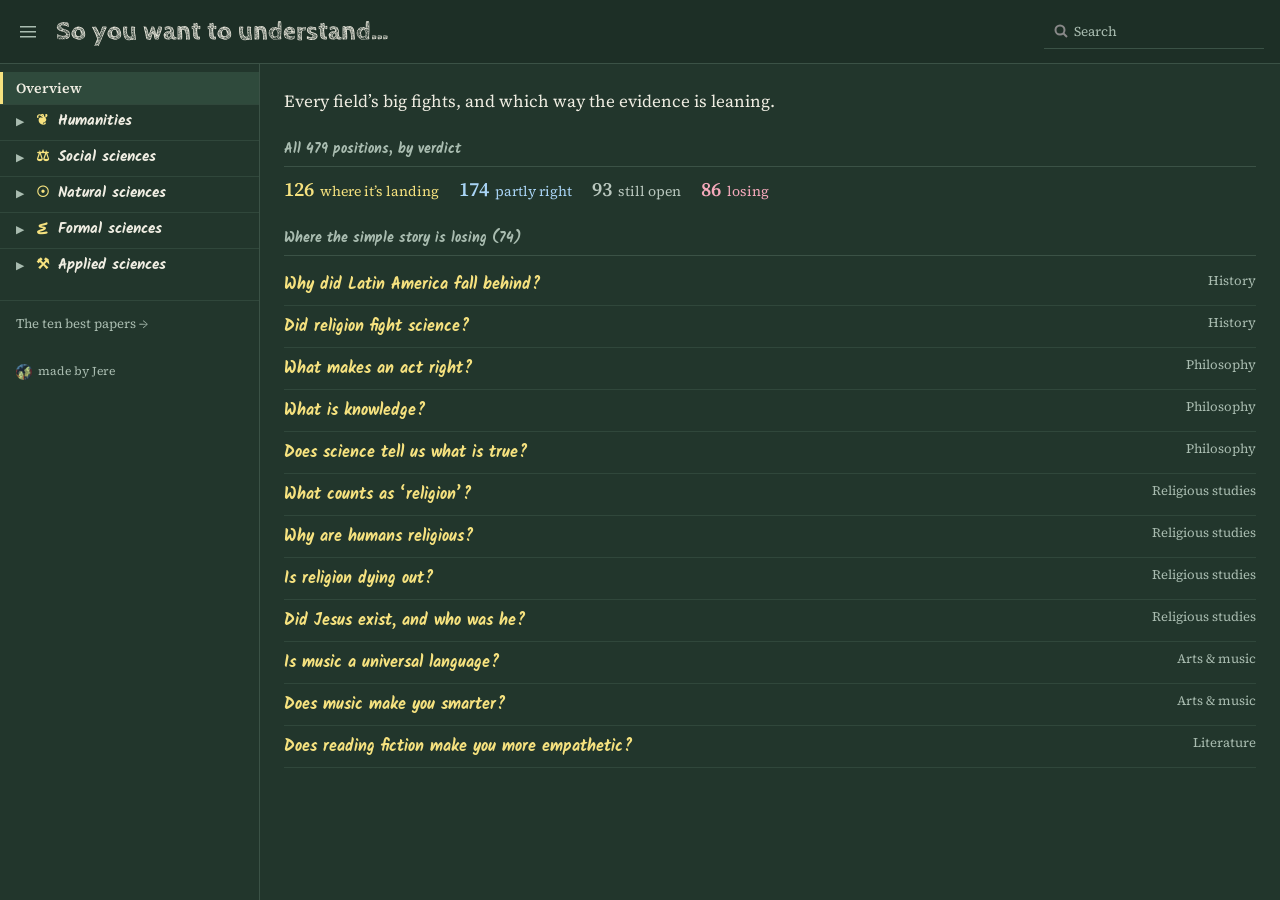
==== commit 7c857d78: "New look: index, rows and detail, shared across the arguing sites Opens on an overview, the heading " ====
--- a/index.html
+++ b/index.html
@@ -1,467 +1,242 @@
 <!doctype html><html lang="en"><head><meta charset="utf-8"><title>So you want to understand…</title>
-<meta name="viewport" content="width=device-width,initial-scale=1,viewport-fit=cover"><meta name="robots" content="noindex"><script>try{var t=localStorage.getItem('wu-theme');if(t===null)document.documentElement.dataset.theme='ink';else if(t)document.documentElement.dataset.theme=t}catch(e){document.documentElement.dataset.theme='ink'}</script>
+<meta name="viewport" content="width=device-width,initial-scale=1"><meta name="robots" content="noindex">
+<link rel="preconnect" href="https://fonts.gstatic.com" crossorigin><link rel="stylesheet" href="https://fonts.googleapis.com/css2?family=Cabin+Sketch:wght@700&family=Kalam:wght@400;700&family=Source+Serif+4:ital,opsz,wght@0,8..60,400;0,8..60,600;1,8..60,400&family=IBM+Plex+Mono:wght@400;500&display=swap">
 <style>
-:root{--ink:#111;--dim:#9a9a9a;--faint:#e6e6e6;--bg:#fff;color-scheme:light dark}
-@media (prefers-color-scheme:dark){:root:not([data-theme]){--ink:#ebebeb;--dim:#6c6c6c;--faint:#222;--bg:#0b0b0b}}
-:root[data-theme=night]{--ink:#ebebeb;--dim:#6c6c6c;--faint:#222;--bg:#0b0b0b;color-scheme:dark}
-:root[data-theme=paper]{--ink:#2b241d;--dim:#9a8c79;--faint:#e3d9c6;--bg:#f5efe3;color-scheme:light}
-:root[data-theme=ink]{--ink:#e9eef6;--dim:#7f93ad;--faint:#22385a;--bg:#0f2240;color-scheme:dark}
-:root[data-theme=phosphor]{--ink:#9cf29c;--dim:#3f7f3f;--faint:#163016;--bg:#060b06;color-scheme:dark}
-:root[data-theme=phosphor] body,:root[data-theme=phosphor] button,:root[data-theme=phosphor] input{font-family:"IBM Plex Mono",ui-monospace,Menlo,Consolas,monospace;letter-spacing:-.01em}
-:root[data-theme=rose]{--ink:#3d1f27;--dim:#b38791;--faint:#efd8dc;--bg:#fbf1f2;color-scheme:light}
-:root[data-theme=slate]{--ink:#dfe3e8;--dim:#7b8590;--faint:#2b3138;--bg:#1b1f24;color-scheme:dark}
-:root[data-theme=newsprint]{--ink:#151515;--dim:#8a8a84;--faint:#d9d8d2;--bg:#ecebe6;color-scheme:light}
-:root[data-theme=newsprint] body{font-family:"Times New Roman",Times,serif}
-#themes{position:fixed;top:56px;right:16px;z-index:25;background:var(--bg);border:1px solid var(--dim);border-radius:12px;padding:14px;display:none;font-size:15px;color:var(--ink);box-shadow:0 12px 34px rgba(0,0,0,.18)}#themes.on{display:grid;grid-template-columns:repeat(3,1fr);gap:8px}
-#themes button{display:flex;align-items:center;gap:10px;color:var(--ink);padding:7px 12px 7px 8px;border-radius:8px;border:1px solid transparent}#themes button:hover{border-color:var(--faint)}#themes button[aria-pressed=true]{border-color:var(--ink)}
-#themes i{width:34px;height:24px;border-radius:6px;border:1px solid var(--dim);display:inline-flex;align-items:center;justify-content:center;font-style:normal;font-size:13px;font-family:Georgia,serif;flex:none}
-*{box-sizing:border-box;-webkit-tap-highlight-color:transparent}
-html,body{margin:0;background:var(--bg);color:var(--ink);font:400 17px/1.4 "Iowan Old Style","Palatino Linotype",Palatino,Georgia,serif}
+:root{--s1:4px;--s2:8px;--s3:12px;--s4:16px;--s6:24px;--s8:32px;--mono:"IBM Plex Mono",ui-monospace,Menlo,monospace;--left:260px;--right:420px;--top:64px;--label:var(--text)}
+*{box-sizing:border-box}html,body{margin:0;height:100%}
+body{background:var(--bg);color:var(--fg);font:400 14.5px/1.45 var(--text);display:grid;grid-template:var(--top) 1fr / var(--left) minmax(0,1fr) var(--right);overflow:hidden}
+body.nopanel{grid-template-columns:var(--left) minmax(0,1fr)}body.nopanel aside{display:none}
+body.home aside{display:none}body.home{grid-template-columns:var(--left) minmax(0,1fr)}
 button{font:inherit;color:inherit;background:none;border:0;padding:0;cursor:pointer;text-align:inherit}
-a{color:inherit;text-decoration-color:var(--dim);text-underline-offset:3px}
-.q{display:block;color:var(--dim);font-size:13.5px;line-height:1.35}
-#bar{position:fixed;top:0;right:0;z-index:20;display:flex;align-items:center;gap:18px;padding:18px 20px 14px 28px;font-size:14px;color:var(--dim);background:var(--bg);border-bottom-left-radius:14px}
-#bar .sw button{color:var(--dim)} #bar .sw button+button::before{content:"·";margin:0 8px;color:var(--dim)}
-#bar .sw button[aria-pressed=true],#bar button:hover{color:var(--ink)}
-#find{width:8em;border:0;border-bottom:1px solid var(--faint);background:none;color:var(--ink);font:inherit;padding:2px 0;outline:none}
-#find:focus{border-color:var(--ink)}
-#board{position:fixed;top:54px;right:16px;z-index:25;background:var(--bg);border:1px solid var(--faint);border-radius:10px;padding:14px 16px 6px;width:min(30em,calc(100vw - 32px));font-size:13.5px;display:none}#board.on{display:block}
-#board .brow{display:flex;gap:12px;align-items:baseline;margin-bottom:12px}#board .bl{width:5.2em;flex:none;color:var(--dim)}#board .chips{display:flex;flex-wrap:wrap;gap:4px 12px}
-#board .chip{color:var(--dim)}#board .chip:hover{color:var(--ink)}#board .chip[aria-pressed=true]{color:var(--ink);border-bottom:1px solid var(--ink)}#board .tg{color:var(--ink);width:5.2em;flex:none}#board input[type=range]{flex:1;accent-color:var(--ink)}
-.nohit{display:none;position:absolute;left:28px;top:84px;z-index:6;font-size:26px;color:var(--dim)}.nohit button{display:block;font-size:15px;margin-top:10px;color:var(--dim)}.nohit button:hover{color:var(--ink)}.nohits .nohit{display:block}.nohits #fh,
-mark{background:none;color:inherit;border-bottom:2px solid var(--ink)}
-#fh{position:fixed;top:50px;right:20px;z-index:21;color:var(--dim);font-size:13px;max-width:24em;text-align:right;opacity:0;transition:opacity .2s}#fh.on{opacity:1}
-#find{width:11em}
-#bar svg{width:15px;height:15px;display:block}
-#snd .off{display:none} #snd.muted .on{display:none} #snd.muted .off{display:block}
-.stage{position:fixed;inset:0;display:none;overflow:hidden} .stage.on{display:block}
-.fact{display:block;width:100%;margin:0 0 30px;cursor:pointer;opacity:0;transform:translateY(6px);animation:up .5s ease-out forwards;animation-delay:calc(var(--n,0)*.07s + var(--d,.2s))}
-.fact .say{display:block}
-.cp{display:inline-flex;align-items:center;justify-content:center;vertical-align:-2px;margin-left:8px;width:18px;height:18px;color:var(--dim);opacity:0;transition:opacity .2s,color .2s;cursor:pointer;border-radius:4px}
-.cp svg{width:14px;height:14px;fill:none;stroke:currentColor;stroke-width:1.8;stroke-linecap:round;stroke-linejoin:round}
-.fact:hover .cp,.cp:focus-visible{opacity:.6} .cp:hover{opacity:1!important;color:var(--ink)} .cp.ok{opacity:1;color:var(--ink)} .cp.ok svg{display:none} .cp.ok::after{content:"✓";font-size:14px}
-@media (hover:none){.cp{opacity:.4}} .fact .more{display:none;margin:12px 0 4px;padding:10px 0 10px 16px;border-left:2px solid var(--dim);font-size:15.5px;line-height:1.5;text-align:left}
-.fact.open .more{display:block;animation:up .2s ease-out} .fact .more .but{display:block;font-style:italic;color:var(--dim);margin-bottom:3px}
-.fact .more .lim{display:block;color:var(--ink);opacity:.86;white-space:pre-line} .fact .more .srcl{display:block;margin-top:10px;font-size:13px;color:var(--dim)}
-.fact .more .srcl a{color:var(--dim)} .fact .more .srcl a:hover{color:var(--ink)}
-@keyframes up{to{opacity:1;transform:none}} @keyframes fade{from{opacity:0}}
-.big{font:inherit;font-size:30px;line-height:1.2;margin:0 0 34px}
-.back{color:var(--dim);font-size:14px;margin-bottom:18px;display:block}
-/* ---------- sentence ---------- */
-.sl{overflow-y:auto}
-.sl .wrap{max-width:68em;margin:0 auto;padding:90px 28px 30vh}
-.sl h1{font:inherit;font-size:clamp(26px,4.2vw,46px);line-height:1.18;margin:0 0 48px;max-width:22em}
-.sl h1 button{border-bottom:1px solid var(--faint);transition:border-color .2s}
-.sl h1 button:hover{border-color:var(--ink)}
-.sl h1 .w{display:inline-block;animation:fade .8s ease-out both}
-.sl .choices{columns:15em;column-gap:48px}
-.sl .ch{display:block;break-inside:avoid;font-size:22px;line-height:1.25;padding:9px 0;opacity:0;animation:up .6s ease-out forwards;animation-delay:calc(var(--n)*.035s)}
-.sl .ch:hover{opacity:.55!important}
-.sl .ch .c{display:block;color:var(--dim);font-size:13px;margin-top:2px}
-.sl .facts{max-width:40em}
-.sl .fact .say{font-size:21px;line-height:1.38}
-
-.sl h1 .goback{display:block;font-size:15px;color:var(--dim);margin-top:12px;border:0!important}.sl h1 .goback:hover{color:var(--ink)}
-.credit{position:fixed;right:18px;bottom:16px;z-index:19;display:flex;align-items:center;gap:8px;font-size:13px;color:var(--dim);background:var(--bg);padding:4px 6px 4px 4px;border-radius:999px}.credit b{font-weight:400;color:var(--ink)}.credit img{width:20px;height:20px;border-radius:50%;object-fit:cover}
-.sl .steps{display:flex;gap:10px;font-size:13.5px;color:var(--dim);margin:0 0 14px}.sl .steps span.on{color:var(--ink)}.sl .steps button.done{color:var(--dim);border-bottom:1px solid var(--faint)}.sl .steps button.done:hover{color:var(--ink);border-color:var(--ink)}.sl .steps span:not(.on){opacity:.55}.sl .steps i{font-style:normal;opacity:.6}
-.sl .lay{color:var(--dim);font-size:13.5px;margin:0 0 14px}.sl .deeper{margin-top:30px}.sl .deeper .lay{margin-bottom:6px}
-.sl .choices.quick .ch{animation-delay:0s!important;animation-duration:.2s}
-.sl mark{background:none;color:inherit;border-bottom:2px solid var(--ink)}
-.fly{position:fixed;z-index:30;white-space:nowrap;transform-origin:0 0;pointer-events:none;line-height:1.25}
-.sl h1 .w.land{animation:land .5s ease-out}@keyframes land{0%{border-color:var(--ink)}100%{border-color:var(--faint)}}
-.sl .ch{animation-delay:calc(var(--n)*.03s)!important;animation-duration:.42s!important} .sl .fact{animation-duration:.45s;animation-delay:calc(var(--n,0)*.09s + .05s)}.sl .fact{animation-duration:.45s}.sl .ch{position:relative}.sl .ch:hover{opacity:1!important;z-index:10}.sl .ch:hover>.t{opacity:.6}
-.sl .ch .more-c::after{content:" ⌄";font-size:11px}
-.sl .ch .hits{position:absolute;left:-12px;top:calc(100% - 2px);z-index:10;width:max(100% + 24px,19em);background:var(--bg);border:1px solid var(--faint);border-radius:8px;padding:9px 12px;font-size:14px;line-height:1.35;color:var(--ink);opacity:0;transform:translateY(-4px);pointer-events:none;transition:opacity .15s,transform .15s;box-shadow:0 6px 18px rgba(0,0,0,.06)}
-.sl .ch:hover .hits,.sl .ch:focus-visible .hits{opacity:1;transform:none}
-.sl .ch .hl{display:block;padding:3px 0}
-@media (hover:none){.sl .ch .hits{position:static;opacity:1;transform:none;border:0;padding:4px 0 0;width:auto;box-shadow:none;color:var(--dim);font-size:13px}.sl .ch .more-c::after{content:""}}
-
-/* ---------- outline ---------- */
-#outl{overflow-y:auto} #outl .wrap{max-width:54em;margin:0 auto;padding:90px 28px 30vh}
-#outl h1{font:inherit;font-size:clamp(26px,3.6vw,42px);line-height:1.2;margin:0 0 26px}
-.goback{display:block;font-size:15px;color:var(--dim);margin-top:12px} .goback:hover{color:var(--ink)}
-#outl .ocollapse{color:var(--dim);font-size:13.5px;margin-bottom:12px} #outl .ocollapse:hover{color:var(--ink)}
-#outl .orow{display:flex;align-items:baseline;gap:10px;width:100%;padding:5px 0;text-align:left;transition:opacity .2s}
-#outl .orow:hover .ot{opacity:.6} #outl .d0{font-size:22px} #outl .d1{font-size:19px} #outl .d2{font-size:17px}
-#outl .car{width:14px;flex:none;color:var(--dim);font-size:15px} #outl .oc{color:var(--dim);font-size:13px;white-space:nowrap}
-#outl .has>.onode>.orow:not(.open){opacity:.36} #outl .has>.onode>.orow:not(.open):hover{opacity:.8}
-#outl .okids{margin:2px 0 8px 6px;padding-left:22px;border-left:1px solid var(--faint)} #outl .okids.fresh{animation:up .22s ease-out}
-#outl .ofacts{padding-top:8px;max-width:40em} #outl .ofacts .fact{margin-bottom:20px}
-#outl mark,#stem mark{background:none;color:inherit;border-bottom:2px solid var(--ink)} #outl .lay{color:var(--dim);font-size:13.5px}
-/* ---------- stems ---------- */
-#stem{overflow:auto} #stem .ssay{position:sticky;left:0;top:0;z-index:4;padding:20px 24px 8px;font-size:19px;line-height:1.3;max-width:calc(100vw - 460px);background:var(--bg)}
-#stem .ssay b{font-weight:400;border-bottom:1px solid var(--faint)}
-#scols{position:relative;display:flex;align-items:flex-start;gap:100px;padding:36px 28px 40vh;width:max-content}
-#ssvg{position:absolute;left:0;top:0;overflow:visible;pointer-events:none} #ssvg path{fill:none;stroke:var(--ink);stroke-width:1;stroke-linecap:round;transition:opacity .3s} #ssvg path.off{opacity:.14}
-#stem .scol{display:flex;flex-direction:column;flex:none;position:relative;z-index:1} #stem .scol.c3{width:min(27em,80vw)}
-#stem .sit{display:block;white-space:nowrap;padding:6px 0;font-size:17px;transition:opacity .35s} #stem .sit.off{opacity:.3} #stem .sit.off:hover{opacity:.7}
-#stem .scol.grow>*{animation:up .45s ease-out both;animation-delay:calc(var(--n,0)*.03s + .22s)} #stem .scol.c3 .fact{margin-bottom:22px}
-#stem .fact{transform:none}  /* stems draw their curves to where each item is when it appears, so items there fade in place instead of rising into it */
-@media (max-width:760px){#stem .ssay{max-width:none;font-size:16px}#scols{gap:56px}}
-
-
-/* phones: the bar becomes two rows across the top, and every layout starts below it */
-@media (max-width:760px){
-  #bar{left:0;right:0;flex-wrap:wrap;gap:8px 16px;padding:12px 16px 10px;border-radius:0;border-bottom:1px solid var(--faint)}
-  #find{flex:1;width:auto;min-width:0} #bar .sw{order:3;flex-basis:100%;white-space:nowrap;overflow-x:auto;scrollbar-width:none}
-  .stage{top:86px} .sl .wrap,#outl .wrap{padding-top:22px} #stem .ssay{padding-top:12px} #scols{padding-top:18px}
-  #fh{top:92px;left:16px;right:16px;text-align:left} #themes{top:92px} .credit{bottom:10px;right:10px}
+a{color:inherit;text-decoration-color:var(--line);text-underline-offset:3px}
+mark{background:var(--hl);color:inherit;border-radius:2px}
+.m{font-family:var(--mono);font-size:11px;letter-spacing:.01em;color:var(--dim);font-variant-numeric:tabular-nums}
+/* header */
+header{grid-column:1/-1;display:flex;align-items:center;gap:var(--s4);padding:0 var(--s4);border-bottom:1px solid var(--line);background:var(--bar,var(--bg));color:var(--barfg,var(--fg));min-width:0;position:relative;z-index:20}
+.fam{flex:none;display:flex;align-items:center;gap:6px;font:500 12px var(--text);color:var(--bardim,var(--dim));padding:6px 8px;border:1px solid var(--barline,var(--line));border-radius:var(--r,0)}
+.fam:hover,.fam[aria-expanded=true]{color:var(--barfg,var(--fg))}
+.fam svg{width:10px;height:10px}
+#say{margin:0;font:var(--dispw,400) 24px/1.15 var(--display);letter-spacing:var(--displs,0);color:var(--title,var(--barfg,var(--fg)));white-space:nowrap;overflow:hidden;text-overflow:ellipsis;min-width:0;flex:1}
+#say b{font-weight:inherit;color:var(--sayacc,var(--acc))}
+#say .lead{opacity:1}
+#q{width:280px;flex:none;height:34px;border:1px solid var(--barline,var(--line));background:var(--field,transparent);color:var(--barfg,var(--fg));font:13.5px var(--text);padding:0 var(--s3) 0 30px;border-radius:var(--r,0);outline:none;background-image:url("data:image/svg+xml,%3Csvg xmlns='http://www.w3.org/2000/svg' width='14' height='14' fill='none' stroke='%23888' stroke-width='2'%3E%3Ccircle cx='6' cy='6' r='4.5'/%3E%3Cpath d='m9.5 9.5 3.5 3.5'/%3E%3C/svg%3E");background-repeat:no-repeat;background-position:10px 50%}
+#q:focus{border-color:var(--acc)}#q::placeholder{color:var(--bardim,var(--dim))}
+#idxb{display:none}.nclose{display:none}
+.menu{position:absolute;top:calc(var(--top) - 6px);left:var(--s4);z-index:40;background:var(--panel,var(--bg));color:var(--fg);border:1px solid var(--line);box-shadow:0 10px 30px rgba(0,0,0,.18);padding:var(--s2) 0;min-width:340px;display:none}
+.menu.on{display:block}
+.menu .mt{padding:var(--s1) var(--s4) var(--s2);font:600 12px var(--text);color:var(--dim)}
+.menu a{display:grid;grid-template-columns:1fr auto;gap:var(--s3);padding:6px var(--s4);text-decoration:none;font-size:14px}
+.menu a:hover{background:var(--hov)}.menu a[aria-current=true]{box-shadow:inset 3px 0 0 var(--acc);font-weight:600}
+.menu a span:last-child{color:var(--dim);font-size:12.5px}
+/* index */
+nav{overflow-y:auto;border-right:1px solid var(--line);padding:var(--s2) 0 var(--s8);scrollbar-width:thin;background:var(--navbg,transparent)}
+.home-it{display:flex;gap:var(--s2);width:100%;padding:6px var(--s4);font-weight:600;font-size:14px}
+.home-it:hover{background:var(--hov)}.home-it[aria-current=true]{background:var(--sel);box-shadow:inset 3px 0 0 var(--acc)}
+.g{border-top:1px solid var(--line2,var(--line))}
+.gh{display:flex;gap:var(--s2);align-items:baseline;width:100%;padding:8px var(--s4);font:600 13px/1.3 var(--label);color:var(--gfg,var(--fg))}
+.gh .ic{width:16px;flex:none;text-align:center;color:var(--acc)}
+.gh .m{margin-left:auto}
+.gh .cv{width:10px;flex:none;color:var(--dim);font-size:10px;transition:transform .15s}
+.g.open .gh .cv{transform:rotate(90deg)}
+.gb{display:none;padding-bottom:var(--s2)}.g.open .gb{display:block}
+.it{display:flex;gap:var(--s2);align-items:baseline;width:100%;padding:3px var(--s4) 3px 40px;font-size:14px;line-height:1.35}
+.it .ic{width:16px;margin-left:-24px;flex:none;text-align:center;color:var(--dim);font-size:12.5px}
+.it .nm{min-width:0}
+.it .m{margin-left:auto;padding-left:var(--s2)}
+.it:hover,.gh:hover{background:var(--hov)}
+.it[aria-current=true]{background:var(--sel);color:var(--selfg,var(--fg));box-shadow:inset 3px 0 0 var(--acc)}
+/* middle */
+main{overflow-y:auto;min-width:0;scrollbar-width:thin}
+.mh{padding:var(--s4) var(--s6) var(--s3);border-bottom:1px solid var(--line)}
+.crumb{display:flex;gap:var(--s2);flex-wrap:wrap;align-items:baseline}
+.crumb .c{font:600 12.5px var(--label);color:var(--dim)}
+.mh .lead{margin:var(--s2) 0 0;max-width:72ch;color:var(--fg2,var(--fg));font-size:14px}
+.cols{position:sticky;top:0;z-index:3;background:var(--bg);border-bottom:1px solid var(--line);padding:var(--s2) var(--s6)}
+.sub{position:sticky;top:var(--subtop,0);z-index:2;background:var(--bg);padding:var(--s3) var(--s6) 6px;font:600 13.5px var(--label);border-bottom:1px solid var(--line)}
+.row{display:block;width:100%;padding:10px var(--s6);border-bottom:1px solid var(--line2,var(--line));position:relative}
+.row.pick{cursor:pointer}.row.pick:hover{background:var(--hov)}
+.row[aria-selected=true]{background:var(--sel);box-shadow:inset 3px 0 0 var(--acc)}
+.row .p1{display:block;font-size:15px;line-height:1.35}
+.row .p2{display:block;color:var(--fg2,var(--dim));font-size:13.5px;line-height:1.45;margin-top:2px}
+.row .meta{display:flex;gap:var(--s2);flex-wrap:wrap;align-items:baseline;margin-top:6px}
+.none{padding:var(--s6);color:var(--dim)}
+.more-res{padding:var(--s3) var(--s6)}
+.t{display:inline-block;font:600 11.5px/1 var(--label);padding:4px 6px 3px;border:1px solid currentColor;border-radius:var(--r,0);white-space:nowrap}
+.t.f{border-color:transparent;background:var(--c,var(--fg));color:var(--onc,#fff)}
+/* home */
+.hw{padding:var(--s6) var(--s6) 80px;max-width:1180px}
+.hw .intro{font-size:16px;line-height:1.55;max-width:66ch;margin:0 0 var(--s4)}
+.hw .how{display:flex;gap:var(--s4);flex-wrap:wrap;color:var(--dim);font-size:13px;margin:0 0 var(--s6)}
+.hw .how b{font-weight:600;color:var(--fg)}
+.hw h3{font:600 13px var(--label);color:var(--dim);margin:var(--s6) 0 var(--s2);padding-bottom:6px;border-bottom:1px solid var(--line)}
+.hg{display:grid;grid-template-columns:repeat(auto-fill,minmax(250px,1fr));gap:var(--s4) var(--s6)}
+.hg .hgr h4{margin:0 0 4px;font:600 15px var(--label);display:flex;gap:var(--s2);align-items:baseline}
+.hg .hgr h4 .ic{color:var(--acc)}.hg .hgr h4 .m{margin-left:auto}
+.hg .hgr button{display:block;font-size:13.5px;line-height:1.5;color:var(--fg2,var(--fg))}.hg .hgr button:hover{color:var(--acc);text-decoration:underline}
+.feat{display:grid;gap:0}
+.fr{display:grid;grid-template-columns:minmax(0,1fr) auto;gap:var(--s4);padding:8px 0;border-bottom:1px solid var(--line2,var(--line));text-align:left;width:100%}
+.fr:hover{background:var(--hov)}
+.fr .src{color:var(--dim);font-size:12.5px}
+/* detail */
+aside{overflow-y:auto;border-left:1px solid var(--line);background:var(--panel,var(--bg));scrollbar-width:thin}
+.d{padding:var(--s4) var(--s6) 80px;max-width:68ch}
+.d h3{margin:var(--s2) 0 var(--s3);font:600 19px/1.3 var(--text)}
+.d .lab{display:flex;align-items:center;gap:var(--s2);margin:var(--s4) 0 6px;font:600 12.5px var(--label);color:var(--dim)}
+.d .lab::after{content:"";flex:1;border-top:1px solid var(--line)}
+.d p{margin:0 0 var(--s2)}
+.d .src{font-size:13px;color:var(--dim)}
+.empty{padding:var(--s6);color:var(--dim);font-size:13.5px}
+.cp{display:inline-flex;align-items:center;justify-content:center;width:22px;height:22px;vertical-align:-5px;margin-left:var(--s1);opacity:0;color:var(--dim);border-radius:3px}
+.cp svg{width:13px;height:13px;fill:none;stroke:currentColor;stroke-width:1.8;stroke-linecap:round;stroke-linejoin:round}
+:hover>.cp,:hover>*>.cp,[aria-selected=true] .cp,.d .cp{opacity:.7}.cp:hover,.cp:focus-visible{opacity:1!important;color:var(--fg)}.cp.ok{opacity:1;color:var(--acc)}.cp.ok svg{display:none}.cp.ok::after{content:"✓";font-size:13px}
+@media (hover:none){.cp{opacity:.5}}
+.kh{font:11px var(--mono);color:var(--dim)}.kh kbd{font:inherit;border:1px solid var(--line);padding:0 4px;border-radius:3px}
+.credit{position:fixed;right:var(--s3);bottom:var(--s3);z-index:20;display:flex;align-items:center;gap:6px;font:12px var(--text);color:var(--dim);background:var(--panel,var(--bg));padding:3px 9px 3px 3px;border:1px solid var(--line);border-radius:999px}
+.credit img{width:18px;height:18px;border-radius:50%;object-fit:cover}.credit b{font-weight:600;color:var(--fg)}
+.back{display:none}
+:focus-visible{outline:2px solid var(--acc);outline-offset:-2px}
+@media (max-width:1180px){:root{--right:360px;--left:230px}#q{width:200px}}
+@media (max-width:860px){
+ :root{--top:auto}
+ body,body.home,body.nopanel{display:block;overflow:auto;height:auto}
+ header{position:sticky;top:0;flex-wrap:wrap;padding:var(--s2) var(--s4);gap:var(--s2)}
+ #say{order:2;flex-basis:100%;white-space:normal;font-size:19px!important;display:-webkit-box;-webkit-line-clamp:2;-webkit-box-orient:vertical}
+ .nclose{display:block;width:100%;padding:var(--s3) var(--s4);font:600 13px var(--text);color:var(--dim);border-bottom:1px solid var(--line);margin-top:calc(-1*var(--s4))}
+ #q{order:3;flex:1;width:auto}
+ #idxb{display:block;order:1;margin-left:auto;font:600 12px var(--text);padding:6px 10px;border:1px solid var(--barline,var(--line));color:var(--barfg,var(--fg))}
+ nav{position:fixed;inset:0;z-index:35;background:var(--bg);transform:translateX(-100%);transition:transform .2s;padding-top:var(--s4)}
+ body.idx nav{transform:none}
+ .mh,.row,.sub,.cols,.hw{padding-left:var(--s4);padding-right:var(--s4)}
+ aside{position:fixed;inset:0;z-index:30;transform:translateX(100%);transition:transform .2s;border:0}
+ body.det aside{transform:none;display:block}
+ .back{display:block;width:100%;padding:var(--s3) var(--s4);border-bottom:1px solid var(--line);font:600 13px var(--text);color:var(--dim);position:sticky;top:0;background:var(--panel,var(--bg))}
+ .d{padding:var(--s4) var(--s4) 80px}
+ .menu{left:var(--s2);right:var(--s2);min-width:0}
 }
-@media (prefers-reduced-motion:reduce){*{animation:none!important;transition:none!important}.fact,.sl .ch{opacity:1;transform:none}}
-/* ---------- phones: the last word on small screens ---------- */
-@media (max-width:760px){
-  .credit{top:47px;bottom:auto;right:12px;font-size:12px;padding:2px 4px;background:none;z-index:21} .credit img{width:16px;height:16px}
-  #themes{left:12px;right:12px;top:92px;padding:10px}
-  #outl .wrap,#sent .wrap{padding-left:20px;padding-right:20px}
-  #outl .orow{display:block;position:relative;padding:7px 0 7px 24px;line-height:1.3} #outl .orow .car{position:absolute;left:0;top:7px}
-  #outl .orow .oc{margin-left:8px} #outl .d0{font-size:20px} #outl .d1{font-size:18px} #outl .d2{font-size:16.5px}
-  #stem .sit.off{visibility:hidden} #stem .sit{padding:9px 0}
-}
-#stem .ssay .back1{cursor:pointer} #stem .ssay .back1:hover{color:var(--dim)}
-.ic{display:inline-flex;align-items:center;justify-content:center;width:1.25em;min-width:22px;flex:none;margin-right:.45em;color:var(--dim);font-size:.9em;vertical-align:-.08em;font-family:"Iowan Old Style","Palatino Linotype",Palatino,Georgia,"Noto Sans Symbols 2","Segoe UI Symbol",serif}
-.ic.pf{width:1.15em;height:1.15em;min-width:20px;min-height:20px;border-radius:50%;overflow:hidden;background:var(--faint);color:var(--ink);font-size:.7em;vertical-align:-.18em}.ic.pf img{width:100%;height:100%;object-fit:cover;display:block}
-#outl .orow .ic{align-self:center} #stem .sit{display:flex;align-items:center} .sl .ch .t{display:inline}
-.fact.xtra{display:none}
-.needmore{display:block;margin:18px 0 6px;padding:0;text-align:left;color:var(--dim);font:inherit;cursor:pointer}.needmore .nm1{font-size:17px;font-style:italic;color:var(--ink);border-bottom:1px solid var(--dim)}.needmore .nm2{font-size:13.5px;margin-left:10px}.needmore:hover .nm1{border-color:var(--ink)}
-.fact.popin{animation:popin .35s ease both;animation-delay:calc(var(--n) * 40ms)}@keyframes popin{from{opacity:0;transform:translateY(4px)}to{opacity:1;transform:none}}@media (prefers-reduced-motion:reduce){.fact.popin{animation:none}}
-.sub{color:var(--dim);font-size:15px;line-height:1.5;max-width:34em;margin:-6px 0 22px}
-.lead{color:var(--dim);font-size:15.5px;line-height:1.5;margin:0 0 22px;max-width:36em;font-style:italic;white-space:pre-line}
-.fact.nofold{cursor:default}
-/* status colours: landing green, partly right amber, still open blue, losing red */
-.q .st0{color:#3fae6a}.q .st1{color:#d4962a}.q .st2{color:#6f8fd8}.q .st3{color:#d9534f}
-
-/* sentence: the picture or sigil hangs in the margin, so the name and its count line up */
-.sl .ch.hasic{padding-left:1.7em} .sl .ch.hasic>.ic{position:absolute;left:0;top:9px;height:27.5px;margin:0} .sl .ch.hasic>.ic.pf{top:11px;width:24px;height:24px;min-width:24px}
-@media (max-width:760px){#outl .orow{padding-left:0}}
-.foot{position:fixed;left:18px;bottom:16px;z-index:19;font-size:13px;color:var(--dim);background:var(--bg);padding:4px 6px;border-radius:999px;text-decoration:none}.foot:hover{color:var(--ink)}
-@media (max-width:760px){.foot{left:0;right:0;bottom:0;border-radius:0;padding:11px 20px calc(11px + env(safe-area-inset-bottom,0px));border-top:1px solid var(--faint)}}
+@media (prefers-reduced-motion:reduce){*{transition:none!important}}
+
+/* ---- minimalism brush ---- */
+.fam{border:0;padding:6px 4px;font-size:0;gap:0}.fam::before{content:"";width:16px;height:12px;background:linear-gradient(currentColor 0 0) 0 0/100% 1.5px no-repeat,linear-gradient(currentColor 0 0) 0 50%/100% 1.5px no-repeat,linear-gradient(currentColor 0 0) 0 100%/100% 1.5px no-repeat}.fam svg{display:none}
+#q{border-width:0 0 1px;background-color:transparent!important;border-radius:0;width:220px}
+#q:focus{width:300px}
+.it .m,.gh .m{opacity:0;transition:opacity .15s}.it:hover .m,.it[aria-current=true] .m,.gh:hover .m,nav:focus-within .m{opacity:1}
+.d .lab::after{display:none}.d .lab{margin-top:20px}
+.credit{display:none}
+.navlink{display:block;padding:6px 16px;font-size:13px;color:var(--dim);text-decoration:none}.navlink:first-of-type{margin-top:16px;border-top:1px solid var(--line2,var(--line));padding-top:14px}.navlink:hover{color:var(--acc)}
+.navfoot{padding:24px 16px 8px;font-size:12px;color:var(--dim);display:flex;align-items:center;gap:6px}.navfoot img{width:16px;height:16px;border-radius:50%}
+.hw .intro{font-size:17px;max-width:58ch;margin-bottom:24px}
+.mh{border-bottom:0;padding-bottom:4px}
+.sub{border-bottom:0;padding-top:20px}
+.row{border-bottom-color:transparent;border-top:1px solid var(--line2,var(--line))}
+.sub+.row{border-top-color:transparent}
+.tip{position:absolute;z-index:5;left:var(--s6);top:100%;margin-top:-4px;background:var(--panel,var(--bg));border:1px solid var(--line);padding:6px 10px;font-size:13px;box-shadow:0 6px 18px rgba(0,0,0,.12);display:none;white-space:nowrap}
+.row:hover .tip{display:block}
+.row:not([aria-selected=true]) .onsel{display:none!important}
+
+:root{--bg:#22362c;--fg:#efede2;--fg2:#dcdfd3;--dim:#a9bcb0;--line:#3b5246;--line2:#30473b;--acc:#f6e27f;--hov:#2a4035;--sel:#2f4a3c;--hl:rgba(246,226,127,.35);--panel:#1d2f26;--bar:#1d2f26;--field:rgba(0,0,0,.2);
+--display:"Cabin Sketch",cursive;--text:"Source Serif 4",Georgia,serif;--label:Kalam,cursive;--dispw:700;--V0:#f6e27f;--V1:#a9d4f5;--V2:#b9c7be;--V3:#f5a9bb;color-scheme:dark}
+#say{font-size:26px}
+.gh{font-weight:700;font-size:14.5px}.sub,.crumb .c,.d .lab,.hw h3,.hg .hgr h4{font-weight:700;font-size:14px}
+.row .p1{font:700 18px/1.25 Kalam,cursive;color:var(--acc)}
+.row .p2{font-size:14.5px;color:var(--fg2)}
+.vw{display:flex;gap:4px 14px;flex-wrap:wrap;margin-top:6px;font-size:12.5px}
+.vw span{color:var(--c)}.vw span::before{content:"● "}.vw span.s{text-decoration:underline;text-decoration-color:#f5a9bb;text-underline-offset:3px}
+.d h3{font:700 22px/1.25 Kalam,cursive;color:var(--acc)}
+.d .ans{font-size:16px}
+.d .ctx{font-size:14px;color:var(--dim)}
+.ps{border-top:1px solid var(--line);padding:10px 0}
+.ps .f{font-size:15px;margin:4px 0}
+.ps .vl{font:700 14px Kalam,cursive;color:var(--c)}
+.ps details{font-size:13.5px;color:var(--dim)}.ps summary{cursor:pointer;font:400 13.5px Kalam,cursive;color:#f5a9bb}
+.ps details div{white-space:pre-line;margin-top:4px}
+.sim{font:400 13px Kalam,cursive;color:#f5a9bb;margin-left:8px}
+.lead{color:var(--fg2)!important}.clamp{display:-webkit-box;-webkit-line-clamp:2;-webkit-box-orient:vertical;overflow:hidden;cursor:pointer}.clamp.open{display:block}
+.tally{display:flex;gap:20px;flex-wrap:wrap;font-size:14px}.tally b{font:600 20px var(--text);margin-right:6px}
+.fr .q{font:700 16px Kalam,cursive;color:var(--acc)}.fr .src{color:var(--dim);font-size:13px;white-space:nowrap}
 </style></head><body>
-<div id="bar"><input id="find" placeholder="find…" aria-label="Find" autocomplete="off" spellcheck="false"><span class="sw" id="sw"></span>
-<button id="snd" aria-label="Sound on or off" title="Sound on / off"><svg class="on" viewBox="0 0 24 24" fill="none" stroke="currentColor" stroke-width="1.8" stroke-linecap="round"><path d="M4 9.5h3.5L12 5.5v13l-4.5-4H4z"/><path d="M15.5 9a4 4 0 0 1 0 6M18 6.5a7.5 7.5 0 0 1 0 11"/></svg><svg class="off" viewBox="0 0 24 24" fill="none" stroke="currentColor" stroke-width="1.8" stroke-linecap="round"><path d="M4 9.5h3.5L12 5.5v13l-4.5-4H4z"/><path d="M16 9.5l5 5M21 9.5l-5 5"/></svg></button>
-<button id="theme" aria-label="Themes" title="Themes"><svg viewBox="0 0 24 24" fill="none" stroke="currentColor" stroke-width="1.8"><circle cx="12" cy="12" r="8.5"/><path d="M12 3.5a8.5 8.5 0 0 1 0 17z" fill="currentColor"/></svg></button></div>
-<div id="fh"></div><div id="themes" role="dialog" aria-label="Themes"></div><a class="foot" href="https://jere-mee-as.github.io/tenbestpapers/">The ten best papers →</a><div class="credit"><img alt="" src="[data-uri]">made by <b>Jere</b></div>
-
-<section class="stage sl" id="sent" aria-label="Sentence"><div class="wrap"><div class="steps" id="steps"></div><h1 id="sh"></h1><p class="sub">Every field has a simple story it tells the public and a messier one it tells itself. Here are the big fights inside each discipline: who stands where, what they got right, and which way the evidence is leaning.</p><div id="sb"></div></div></section>
-<section class="stage" id="outl" aria-label="Outline"><div class="wrap"><h1 id="oh"></h1><p class="sub">Every field has a simple story it tells the public and a messier one it tells itself. Here are the big fights inside each discipline: who stands where, what they got right, and which way the evidence is leaning.</p><div id="ob"></div></div></section>
-<section class="stage" id="stem" aria-label="Stems"><div class="ssay" id="ssay"></div><div id="scols"><svg id="ssvg"></svg></div></section>
-
-<script id="data" type="application/json">[{"n": "Humanities", "i": "❦︎", "u": [{"n": "History", "i": "⧗︎", "t": [0, 1, 2, 3, 4, 5, 6]}, {"n": "Philosophy", "i": "∴︎", "t": [7, 8, 9, 10, 11, 12, 13]}, {"n": "Religious studies", "i": "✺︎", "t": [14, 15, 16, 17, 18]}, {"n": "Arts & music", "i": "♫︎", "t": [19, 20, 21, 22, 23, 24]}, {"n": "Literature", "i": "¶", "t": [25, 26, 27, 28, 29, 30]}], "t": [{"t": "The lay of the land", "p": "History fights less about facts than about what kind of thing drives the past: individuals or structures, ideas or material conditions, rupture or continuity. The pop versions are tidy. Rome fell to barbarians, geography made the West rich, a few great men steer events, and the Church fought science for a thousand years. Professional historians have mostly moved to messier, multi-cause stories, and several of the pop stories (the medieval flat earth, the science-versus-religion war) are myths that academics have been taking apart for decades. The fights that remain open are mostly about weighting: how much of the outcome was institutions, how much was luck, how much was ecology.", "k": [{"q": "Did Rome fall, or just change?", "f": "The material record says real collapse in the West, but the causes were a mix of politics, invasion and environmental shocks, and the East carried on.", "c": "Did Rome fall, or just change? The material record says real collapse in the West, but the causes were a mix of politics, invasion and environmental shocks, and the East carried on."}, {"q": "Great men or deep structures?", "f": "Neither pure view survives; leaders matter most under weak constraints, and structures set the menu they choose from.", "c": "Great men or deep structures? Neither pure view survives; leaders matter most under weak constraints, and structures set the menu they choose from."}, {"q": "Why did the West get rich first?", "f": "No single factor wins; the best current work says Europe was already richer in wage terms before industrialization but coal, empire and ideas still mattered.", "c": "Why did the West get rich first? No single factor wins; the best current work says Europe was already richer in wage terms before industrialization but coal, empire and ideas still mattered."}, {"q": "Why did Latin America fall behind?", "f": "Inequality-and-institutions explanations lead; dependency theory kept its insight about trade and extraction but lost as a full account; culture is the weakest.", "c": "Why did Latin America fall behind? Inequality-and-institutions explanations lead; dependency theory kept its insight about trade and extraction but lost as a full account; culture is the weakest."}, {"q": "Was there a Scientific Revolution?", "f": "The label survives as shorthand, but the one-event, one-method, great-genius version is dead.", "c": "Was there a Scientific Revolution? The label survives as shorthand, but the one-event, one-method, great-genius version is dead."}, {"q": "Did religion fight science?", "f": "The war story lost among historians; the answer is that relations were varied, with real clashes in particular places and eras.", "c": "Did religion fight science? The war story lost among historians; the answer is that relations were varied, with real clashes in particular places and eras."}]}, {"t": "Did Rome fall, or just change", "p": "The classic story, from Gibbon, is a catastrophe: barbarians break a civilization and the lights go out for centuries. From the 1970s a school of late-antiquity scholars said the opposite: nothing fell, the Roman world transformed. Then the archaeology came back and pushed hard against the soft version. Now the argument has shifted to shocks (climate, plague) and whether the Empire was brittle or just unlucky.\n\nWhere it’s landing: The material record says real collapse in the West, but the causes were a mix of politics, invasion and environmental shocks, and the East carried on.", "k": [{"q": "●  where it’s landing  ·  the simple story", "f": "Catastrophe. The Western Empire was destroyed, and living standards fell off a cliff.", "m": "The West lost its political unity, its tax system and much of its complex economy within a few generations. The Dark Ages label is crude, but the drop in material life was real. Most popular histories, and most of the public, carry this view.\n\nWho: Edward Gibbon (original); Bryan Ward-Perkins and Peter Heather in the modern academic version\nBest work: Gibbon, The Decline and Fall of the Roman Empire (1776-89); Ward-Perkins, The Fall of Rome and the End of Civilization (2005); Heather, The Fall of the Roman Empire (2005)\nThe evidence: Archaeology is the main weapon. Ward-Perkins 2005 documents the collapse of mass-produced pottery, roof tiles and coinage in post-Roman Britain and much of the West, smaller buildings and thinner livestock bones. Those are hard to read as mere cultural change.", "ml": "Who, and the evidence", "c": "The Western Empire was destroyed, and living standards fell off a cliff."}, {"q": "◐  partly right", "f": "Transformation. Late antiquity was a creative new world, not a ruin.", "m": "Religion, law, art and local elites carried on and changed. The ‘fall’ is a story told from the capital’s point of view. This school opened up the study of the period and showed that continuity was real in culture, Church and administration.\n\nWho: Peter Brown, Averil Cameron, Walter Goffart\nBest work: Brown, The World of Late Antiquity (1971); Goffart, Barbarians and Romans (1980)\nThe evidence: Strong on religion, literature and the East, where the Empire in fact lasted another thousand years. Weak on the economy: it has no good answer to the pottery and settlement evidence in Ward-Perkins 2005.", "ml": "Who, and the evidence", "c": "Late antiquity was a creative new world, not a ruin."}, {"q": "◌  still open", "f": "Climate and disease. Rome was broken by a run of environmental shocks, not just invaders.", "m": "The Empire was resilient for centuries, then took repeated hits: the Antonine plague, the third-century crisis, the Justinianic plague, and shifts in climate. This reframes the question from ‘why did it fall’ to ‘what overloaded it’.\n\nWho: Kyle Harper, Michael McCormick\nBest work: Harper, The Fate of Rome (2017); McCormick et al., ‘Climate change during and after the Roman Empire’, Journal of Interdisciplinary History (2012)\nThe evidence: Combines ice-core, tree-ring and ancient-DNA evidence of Yersinia pestis in the sixth century. The big counter: Mordechai et al. 2019, PNAS, argued that the Justinianic plague’s demographic damage is overstated, and Harper and others have answered. The size of the effect is unresolved.", "ml": "Who, and the evidence", "c": "Rome was broken by a run of environmental shocks, not just invaders."}]}, {"t": "Great men or deep structures", "p": "Carlyle said history is the biography of great men. Marx, Tolstoy and the Annales school said individuals are froth on long currents of economy, geography and demography. Pop history and political biography still run on personalities. Historians and social scientists mostly say the answer depends on the setting: individuals matter more when institutions are weak and when events are close calls.\n\nWhere it’s landing: Neither pure view survives; leaders matter most under weak constraints, and structures set the menu they choose from.", "k": [{"q": "◐  partly right  ·  the simple story", "f": "Great-man history. Take Napoleon, Lincoln or Hitler out and the world is different.", "m": "Decisions by a few people at pivotal moments changed outcomes. This is the narrative of most biography and most documentaries, and it makes for readable history. It is not wrong everywhere, just overstated as a general law.\n\nWho: Thomas Carlyle; modern popular biography\nBest work: Carlyle, On Heroes, Hero-Worship and the Heroic in History (1841)\nThe evidence: Jones and Olken 2005, QJE, use the random timing of leaders’ deaths in office to show that leaders do shift national growth, mainly in autocracies. Jones and Olken 2009, AEJ: Macroeconomics, find that successful assassinations of autocrats cause measurable institutional change. So individuals matter, conditional on weak constraints.", "ml": "Who, and the evidence", "c": "Take Napoleon, Lincoln or Hitler out and the world is different."}, {"q": "◐  partly right", "f": "Structuralism. Economic, demographic and ecological forces set the course; individuals are interchangeable.", "m": "Long-run forces such as class, population pressure, climate and technology make some outcomes likely whoever sits at the top. This view dominated the mid-twentieth century and shaped economic and social history.\n\nWho: Karl Marx; Fernand Braudel and the Annales school; Peter Turchin (cliodynamics)\nBest work: Braudel, The Mediterranean and the Mediterranean World in the Age of Philip II (1949); Turchin, War and Peace and War (2006)\nThe evidence: Strong for slow variables: state formation, demographic cycles, agrarian crises. Weak for explaining timing and specific events, and statistical tests of ‘laws of history’ remain thin.", "ml": "Who, and the evidence", "c": "Economic, demographic and ecological forces set the course; individuals are interchangeable."}, {"q": "◌  still open", "f": "Contingency. Small accidents at critical junctures decide which of several plausible futures arrives.", "m": "Neither leaders nor structures fix outcomes; close calls and chance do. Historians use counterfactuals to test how much weight a cause really carries. It is hard to falsify, which is its weakness.\n\nWho: Niall Ferguson (editor); many political and military historians\nBest work: Ferguson (ed.), Virtual History: Alternatives and Counterfactuals (1997)\nThe evidence: Mostly case-by-case reasoning, not decisive studies. Natural experiments like the leader-death papers above support a limited form: chance personnel events matter, but only in some regimes.", "ml": "Who, and the evidence", "c": "Small accidents at critical junctures decide which of several plausible futures arrives."}]}, {"t": "Why did the West get rich first", "p": "Around 1500 Europe was not obviously ahead; by 1900 it dominated the globe. The popular answers are geography (Jared Diamond’s Guns, Germs, and Steel), culture (Protestant work ethic, Landes), or institutions (Acemoglu and Robinson’s Why Nations Fail). Historians of the ‘California school’ say Europe was lucky: coal and colonies. The fight is really about when the gap opened and whether it was inevitable.\n\nWhere it’s landing: No single factor wins; the best current work says Europe was already richer in wage terms before industrialization but coal, empire and ideas still mattered.", "k": [{"q": "◐  partly right  ·  the simple story", "f": "Geography. Eurasia’s east-west axis, domesticable species and disease pools gave some peoples a head start.", "m": "Continents differed in crops, animals and connectivity, so societies there began farming and state-building earlier. It is a powerful explanation of deep history, such as why Eurasia, not the Americas, did the conquering. It is a weak explanation of why Europe and not China industrialized.\n\nWho: Jared Diamond; Yuval Noah Harari carries versions to a mass audience\nBest work: Diamond, Guns, Germs, and Steel (1997)\nThe evidence: Works on the long run, fails on the within-Eurasia question. It cannot explain a reversal of fortune within regions, for which see Acemoglu, Johnson and Robinson 2002, QJE: formerly rich colonies became poor, which geography alone cannot predict.", "ml": "Who, and the evidence", "c": "Eurasia’s east-west axis, domesticable species and disease pools gave some peoples a head start."}, {"q": "◐  partly right", "f": "Institutions. Secure property rights and constraints on rulers produce growth; extractive states don’t.", "m": "Colonial rule built either inclusive or extractive institutions depending on whether Europeans settled, and these persist. This is the dominant view in economics and a lot of political history.\n\nWho: Daron Acemoglu, Simon Johnson, James Robinson; Douglass North\nBest work: Acemoglu, Johnson and Robinson, ‘The Colonial Origins of Comparative Development’, AER (2001); Acemoglu and Robinson, Why Nations Fail (2012)\nThe evidence: AJR 2001 uses settler mortality as an instrument. Albouy 2012, AER, challenged the mortality data and the result is less clean. Institutions clearly correlate with wealth; the causal weight and the question of why Europe developed them first remain argued.", "ml": "Who, and the evidence", "c": "Secure property rights and constraints on rulers produce growth; extractive states don’t."}, {"q": "◐  partly right", "f": "Coal and colonies. Until about 1800 Europe and China were similar; Europe won through coal and New World resources.", "m": "The ‘Great Divergence’ is late. Britain had coal near its cities and access to the Americas’ land and labour, which relieved ecological limits. Industrialization was not a cultural destiny.\n\nWho: Kenneth Pomeranz and the California school; Robert Allen with a high-wage version\nBest work: Pomeranz, The Great Divergence (2000); Allen, The British Industrial Revolution in Global Perspective (2009)\nThe evidence: Allen et al. 2011, Economic History Review, find that real wages in the Yangtze delta were well below those in north-western Europe by the 1700s. Broadberry, Guan and Li 2018, Journal of Economic History, date the divergence much earlier. So the strong ‘no gap before 1800’ claim lost ground, but Allen’s coal-and-wages mechanism survived.", "ml": "Who, and the evidence", "c": "Until about 1800 Europe and China were similar; Europe won through coal and New World resources."}, {"q": "◌  still open  ·  the simple story", "f": "Ideas and culture. A culture of enquiry, improvement and respect for commerce set Europe apart.", "m": "Enlightenment beliefs about progress and useful knowledge, or a new respect for the merchant, made sustained innovation possible. Older versions credited Protestantism or ‘European values’; the newer ones are more careful.\n\nWho: Joel Mokyr; Deirdre McCloskey; David Landes\nBest work: Landes, The Wealth and Poverty of Nations (1998); Mokyr, A Culture of Growth (2016)\nThe evidence: Hard to test. Mokyr’s case for a distinctive European market in ideas is persuasive on mechanisms, but there is no decisive study ruling out institutions or coal as the main driver.", "ml": "Who, and the evidence", "c": "A culture of enquiry, improvement and respect for commerce set Europe apart."}]}, {"t": "Why did Latin America fall behind", "p": "Around 1800 Latin America was not clearly poorer than North America; by 1900 the gap was large. The standard stories are exploitation by rich countries (dependency theory), bad institutions inherited from colonial inequality, and a ‘culture’ story about the Iberian legacy. Market reformers and the left each took one of these and made a policy out of it, so the debate is politically loaded.\n\nWhere it’s landing: Inequality-and-institutions explanations lead; dependency theory kept its insight about trade and extraction but lost as a full account; culture is the weakest.", "k": [{"q": "◐  partly right  ·  the simple story", "f": "Dependency theory. The rich core keeps the periphery poor by extracting its resources and fixing the terms of trade.", "m": "Latin America’s role as a commodity exporter locked in underdevelopment. It drove import-substitution industrialization in the mid-century. Popular on the left and in much Latin American public discourse.\n\nWho: Raúl Prebisch; Andre Gunder Frank; Fernando Henrique Cardoso and Enzo Faletto\nBest work: Prebisch, ECLA report (1950); Frank, Capitalism and Underdevelopment in Latin America (1967); Cardoso and Faletto, Dependency and Development in Latin America (1969)\nThe evidence: Import substitution produced fast growth for a while, then the debt crisis of the 1980s. East Asia grew by exporting to the same world system, which undercut the strong claim. The surviving core is that colonial extraction left lasting structures, which institutional work now tests directly.", "ml": "Who, and the evidence", "c": "The rich core keeps the periphery poor by extracting its resources and fixing the terms of trade."}, {"q": "●  where it’s landing", "f": "Inequality and institutions. Colonial endowments created extreme inequality, which produced institutions that protected elites and blocked broad growth.", "m": "Where colonizers found many natives, mines or plantation crops, they built unequal societies with narrow access to land, schooling and the vote. North America’s more equal start led to more inclusive institutions. This is now the mainstream academic view.\n\nWho: Stanley Engerman and Kenneth Sokoloff; Acemoglu and Robinson; Melissa Dell\nBest work: Engerman and Sokoloff, ‘Factor Endowments, Institutions, and Differential Paths of Growth among New World Economies’ (1997); Dell, ‘The Persistent Effects of Peru’s Mining Mita’, Econometrica (2010)\nThe evidence: Dell 2010 compares districts just inside and outside the Spanish forced-labour mita boundary and finds lower household consumption and higher child stunting a few centuries later in the mita districts. It is among the cleanest tests that colonial institutions persist.", "ml": "Who, and the evidence", "c": "Colonial endowments created extreme inequality, which produced institutions that protected elites and blocked broad growth."}, {"q": "−  losing  ·  the simple story", "f": "Culture and Iberian legacy. Catholic, hierarchical, rent-seeking Spanish habits explain the gap.", "m": "A tradition from Weber onward: values and habits of trust, thrift and law-abidingness shape development. It circulates widely in popular commentary on Latin America’s corruption and instability.\n\nWho: Lawrence Harrison and Samuel Huntington (eds.); David Landes\nBest work: Harrison and Huntington (eds.), Culture Matters (2000)\nThe evidence: Hard to separate from institutions and inequality, and it struggles with variation inside the region and with rapid changes in rank over time. Most economic historians treat culture as downstream of institutions or as untested.", "ml": "Who, and the evidence", "c": "Catholic, hierarchical, rent-seeking Spanish habits explain the gap."}]}, {"t": "Was there a Scientific Revolution", "p": "The textbook story is a sharp break in the sixteenth and seventeenth centuries, from Copernicus to Newton, when Europe replaced Aristotle with modern science. Historians of science spent the late twentieth century picking this apart. Some say it was a long medieval buildup, some that the label hides a messy mix of crafts, magic and religion. A defiant minority still defends a real revolution.\n\nWhere it’s landing: The label survives as shorthand, but the one-event, one-method, great-genius version is dead.", "k": [{"q": "◐  partly right  ·  the simple story", "f": "Single revolution. Around 1600 a new method and a new picture of the world overturned the old one.", "m": "Mechanical philosophy, experiment and mathematical law arrived together, and the break was deep. It is the shape of most science-popularizing and of Whig history, which reads the past as a march toward us.\n\nWho: Herbert Butterfield, Alexandre Koyré; today H. Floris Cohen and David Wootton\nBest work: Butterfield, The Origins of Modern Science (1949); Cohen, How Modern Science Came into the World (2010); Wootton, The Invention of Science (2015)\nThe evidence: Real changes in the status of experiment, instruments and mathematical astronomy and mechanics, the focus of Wootton’s defence. But the opposing work shows these were not unified and not all new.", "ml": "Who, and the evidence", "c": "Around 1600 a new method and a new picture of the world overturned the old one."}, {"q": "◐  partly right", "f": "Medieval continuity. Much of ‘modern’ science was prepared by scholastic natural philosophy.", "m": "Medieval thinkers studied motion, optics and the heavens with real rigour. Galileo and Newton built on this, not on a blank slate. The stereotype of a scientific Dark Age is wrong.\n\nWho: Pierre Duhem; Edward Grant; David Lindberg\nBest work: Grant, The Foundations of Modern Science in the Middle Ages (1996)\nThe evidence: Strong textual work on late-medieval theories of impetus and mathematical physics. It shows that the revolution was not from nothing, though how much of the later achievement it explains is disputed.", "ml": "Who, and the evidence", "c": "Much of ‘modern’ science was prepared by scholastic natural philosophy."}, {"q": "◐  partly right", "f": "No such thing. There was no unified ‘Scientific Revolution’, just many local changes in many practices.", "m": "Alchemy, natural magic, medicine, craft knowledge and theology were all part of the story, and there was no single scientific method. The label is a later invention.\n\nWho: Steven Shapin; Andrew Cunningham and Perry Williams\nBest work: Shapin, The Scientific Revolution (1996)\nThe evidence: Shapin’s opening line is famous: ‘There was no such thing as the Scientific Revolution, and this is a book about it.’ The strong claim is not generally accepted but it forced scholars to drop the single-cause, single-method version.", "ml": "Who, and the evidence", "c": "There was no unified ‘Scientific Revolution’, just many local changes in many practices."}]}, {"t": "Did religion fight science", "p": "Many people believe the Church held back science for a thousand years, that medieval people thought the earth was flat, and that Galileo was a martyr for reason. The idea comes from two nineteenth-century books and was spread by popularisers of science. Historians of science have spent decades showing it is mostly myth, though there are real conflicts, especially over evolution.\n\nWhere it’s landing: The war story lost among historians; the answer is that relations were varied, with real clashes in particular places and eras.", "k": [{"q": "−  losing  ·  the simple story", "f": "Conflict thesis. Science and religion have been at war, and religion has been the obstacle.", "m": "Dogma suppressed inquiry until science broke free. It still anchors much popular atheism and a lot of school-level history.\n\nWho: John William Draper, Andrew Dickson White; in the modern era, Richard Dawkins and Neil deGrasse Tyson (in popular form)\nBest work: Draper, History of the Conflict between Religion and Science (1874); White, A History of the Warfare of Science with Theology in Christendom (1896)\nThe evidence: Jeffrey Burton Russell 1991, Inventing the Flat Earth, showed that educated medieval people knew the earth was a sphere, and the myth was largely manufactured in the nineteenth century. Numbers (ed.) 2009, Galileo Goes to Jail and Other Myths about Science and Religion, collects the rest. Real conflicts exist, notably Galileo’s 1633 trial and American creationism, but they are specific, not a general law.", "ml": "Who, and the evidence", "c": "Science and religion have been at war, and religion has been the obstacle."}, {"q": "●  where it’s landing", "f": "Complexity thesis. The relationship was varied and depended on time, place and which people we mean.", "m": "Clergy were scientists, theology motivated natural philosophy, and some religious doctrines blocked specific ideas. Scientific and religious institutions fought, cooperated and overlapped. It is now the consensus among historians.\n\nWho: John Hedley Brooke; Ronald Numbers; Peter Harrison\nBest work: Brooke, Science and Religion: Some Historical Perspectives (1991); Harrison, The Bible, Protestantism, and the Rise of Natural Science (1998)\nThe evidence: Case studies across periods show motives and alliances that do not fit either a war model or a harmony model. Galileo’s trial was entangled in patronage, personal conflict and the Church’s authority over scripture interpretation, not a simple clash of science and faith.", "ml": "Who, and the evidence", "c": "The relationship was varied and depended on time, place and which people we mean."}, {"q": "◐  partly right", "f": "Religion caused science. Christianity’s belief in a rational creator made modern science possible.", "m": "The revisionist reaction to the conflict thesis, sometimes overcorrecting. The Church funded universities and many early scientists were devout. The strong claim that it was the cause is much less secure.\n\nWho: Rodney Stark; James Hannam\nBest work: Stark, For the Glory of God (2003); Hannam, God’s Philosophers (2009)\nThe evidence: Hannam documents medieval achievements well. Stark’s causal claim is harder to defend: historians point out that other religious societies also had thriving science in their eras, and the timing of the Revolution has many competing explanations.", "ml": "Who, and the evidence", "c": "Christianity’s belief in a rational creator made modern science possible."}]}, {"t": "The lay of the land", "p": "Philosophy has no consensus on most of its big questions, and the best data on that is the PhilPapers Survey of professional philosophers (Bourget and Chalmers, 2020 edition), where on most topics no view gets a majority. What the field does have is a set of settled negatives: Descartes-style substance dualism, the ‘justified true belief’ definition of knowledge, and logical positivism have all been broadly abandoned. Pop versions come from scientists and popularisers who treat open questions as closed: ‘neuroscience disproved free will’, ‘philosophy is dead’, ‘morality is just opinion’. The real fault lines are about how far science can settle questions that look philosophical, and how much to trust intuition.", "k": [{"q": "Is the mind just the brain?", "f": "Physicalism has the plurality, but most philosophers think the hard problem is real, and the leading scientific theories took hits in 2025.", "c": "Is the mind just the brain? Physicalism has the plurality, but most philosophers think the hard problem is real, and the leading scientific theories took hits in 2025."}, {"q": "Do we have free will?", "f": "Compatibilism leads among philosophers, and the famous neuroscientific case against free will was largely dismantled.", "c": "Do we have free will? Compatibilism leads among philosophers, and the famous neuroscientific case against free will was largely dismantled."}, {"q": "What makes an act right?", "f": "No normative theory has won, and the folk view that morality is just opinion has not won either: most philosophers are moral realists.", "c": "What makes an act right? No normative theory has won, and the folk view that morality is just opinion has not won either: most philosophers are moral realists."}, {"q": "What is knowledge?", "f": "‘Justified true belief’ is dead as a definition; externalism leads on justification, and nobody has an agreed analysis.", "c": "What is knowledge? ‘Justified true belief’ is dead as a definition; externalism leads on justification, and nobody has an agreed analysis."}, {"q": "Does science tell us what is true?", "f": "Realism leads, in a more modest, structural form; the strong social-constructivist reading of science has lost.", "c": "Does science tell us what is true? Realism leads, in a more modest, structural form; the strong social-constructivist reading of science has lost."}, {"q": "What makes a society just?", "f": "Rawls-style egalitarian liberalism is still the default among philosophers; libertarian and communitarian critiques survive as standing objections, not replacements.", "c": "What makes a society just? Rawls-style egalitarian liberalism is still the default among philosophers; libertarian and communitarian critiques survive as standing objections, not replacements."}]}, {"t": "Is the mind just the brain", "p": "Almost everyone in the field now thinks minds depend on brains. The fight is whether that explains experience itself. The pop story is that the brain is a computer and consciousness will be explained once we map it. Chalmers’s ‘hard problem’ says that explaining behaviour and function still leaves out why anything feels like something. The empirical science of consciousness is now directly testing rival theories.\n\nWhere it’s landing: Physicalism has the plurality, but most philosophers think the hard problem is real, and the leading scientific theories took hits in 2025.", "k": [{"q": "●  where it’s landing  ·  the simple story", "f": "Physicalism and functionalism. Mind is what the brain does, and with enough neuroscience the mystery goes away.", "m": "Mental states are physical states, or are defined by the functional role they play. This fits the brain-damage, anaesthesia and neural-correlate evidence and avoids a spooky extra substance. In the 2020 PhilPapers Survey about 52% of respondents accepted physicalism and about 32% non-physicalism.\n\nWho: J. J. C. Smart and U. T. Place; Hilary Putnam (functionalism); Daniel Dennett and the Churchlands; Bernard Baars and Stanislas Dehaene in the science\nBest work: Smart, ‘Sensations and Brain Processes’ (1959); Putnam, ‘Psychological Predicates’ (1967); Dennett, Consciousness Explained (1991)\nThe evidence: Lesion, stimulation and anaesthesia studies tie conscious states tightly to neural activity. The pressure comes from the explanatory gap: no physical account yet says why any of this is accompanied by experience.", "ml": "Who, and the evidence", "c": "Mind is what the brain does, and with enough neuroscience the mystery goes away."}, {"q": "◌  still open", "f": "Illusionism. The ‘hard problem’ is a trick the brain plays on itself; phenomenal consciousness as described doesn’t exist.", "m": "Our introspective reports of ineffable inner qualities are the output of a cognitive model, and the real job is to explain why we believe in them. It is a radical physicalism that bites the bullet on the hard problem. It often gets caricatured as ‘consciousness doesn’t exist’.\n\nWho: Daniel Dennett, Keith Frankish; popularised by Dennett\nBest work: Dennett, Consciousness Explained (1991); Frankish, ‘Illusionism as a Theory of Consciousness’, Journal of Consciousness Studies (2016)\nThe evidence: Mostly argument, not experiment. It turns the explanatory burden onto illusion-making mechanisms that have not been worked out in detail. Most philosophers find the denial itself harder to believe than the problem it removes.", "ml": "Who, and the evidence", "c": "The ‘hard problem’ is a trick the brain plays on itself; phenomenal consciousness as described doesn’t exist."}, {"q": "◌  still open", "f": "Hard-problem dualism and panpsychism. Experience is a basic feature of reality that physics alone cannot account for.", "m": "Chalmers argues that no amount of functional or physical explanation entails experience, so consciousness is either a fundamental property or an irreducible aspect of matter. Panpsychism has revived as a way to keep physics intact. In the 2020 survey about 62% said the hard problem is real.\n\nWho: David Chalmers, Thomas Nagel, Frank Jackson (earlier); Philip Goff (panpsychism); Christof Koch (integrated information theory)\nBest work: Nagel, ‘What Is It Like to Be a Bat?’ (1974); Jackson, ‘Epiphenomenal Qualia’ (1982); Chalmers, ‘Facing Up to the Problem of Consciousness’ (1995) and The Conscious Mind (1996); Goff, Galileo’s Error (2019)\nThe evidence: The arguments are conceivability and knowledge arguments, which physicalists reject. The empirical test case is integrated information theory: the 2025 Nature adversarial collaboration (Cogitate Consortium) found results that challenged key predictions of both IIT and the rival global workspace theory, and in 2023 over a hundred researchers signed a letter calling IIT pseudoscience. Descartes-style interacting souls remain out: they face the causal-closure and neural-dependence problems.", "ml": "Who, and the evidence", "c": "Experience is a basic feature of reality that physics alone cannot account for."}]}, {"t": "Do we have free will", "p": "The pop story is that neuroscience has shown that decisions are made before we are aware of them, so free will is an illusion. Philosophers mostly never believed free will meant uncaused choices. Most are compatibilists, who say free will and determinism are compatible. The neuroscience claim itself has been seriously undermined.\n\nWhere it’s landing: Compatibilism leads among philosophers, and the famous neuroscientific case against free will was largely dismantled.", "k": [{"q": "●  where it’s landing", "f": "Compatibilism. Free will is the ability to act on your own reasons, and that is fine even if the universe is deterministic.", "m": "What we care about is acting without coercion, with a working capacity to respond to reasons. That is a real feature of people, not a metaphysical miracle. About 59% of respondents in the 2020 PhilPapers Survey accepted compatibilism.\n\nWho: Harry Frankfurt, P. F. Strawson, Daniel Dennett\nBest work: Strawson, ‘Freedom and Resentment’ (1962); Frankfurt, ‘Alternate Possibilities and Moral Responsibility’, Journal of Philosophy (1969); Dennett, Freedom Evolves (2003)\nThe evidence: Its strength is that it matches what we use responsibility for. Critics say it changes the subject. Schurger, Sitt and Dehaene 2012, PNAS, showed that the readiness potential that Libet 1983 (Brain) treated as an unconscious decision is better modelled as random neural fluctuation crossing a threshold, which removes the main empirical objection.", "ml": "Who, and the evidence", "c": "Free will is the ability to act on your own reasons, and that is fine even if the universe is deterministic."}, {"q": "◐  partly right  ·  the simple story", "f": "Free-will skepticism. Our choices are fixed by prior causes and luck, so no one deserves blame or credit in the deep sense.", "m": "If we are the products of genes, environment and chance, then ultimate responsibility is impossible. Skeptics say this should reform punishment and reduce blame. About 11% of philosophers hold this view, but it is the version scientists and popularisers carry.\n\nWho: Derk Pereboom, Galen Strawson; Sam Harris and Robert Sapolsky for the public\nBest work: G. Strawson, ‘The Impossibility of Moral Responsibility’ (1994); Pereboom, Living Without Free Will (2001); Harris, Free Will (2012); Sapolsky, Determined (2023)\nThe evidence: Libet’s 1983 experiment is the usual cited evidence, and Schurger et al. 2012 weakened that reading. Soon et al. 2008, Nature Neuroscience, decoded upcoming choices several seconds ahead, but only modestly above chance. What survives is the philosophical argument about luck and desert, not the lab result.", "ml": "Who, and the evidence", "c": "Our choices are fixed by prior causes and luck, so no one deserves blame or credit in the deep sense."}, {"q": "−  losing", "f": "Libertarian free will. We are genuine originators of action, which requires indeterminism or agent causation.", "m": "Real alternatives must be open, so determinism is false, and the agent, not prior events, settles which one happens. This matches how choice feels. About 19% of philosophers hold it.\n\nWho: Robert Kane, Roderick Chisholm, Timothy O’Connor\nBest work: Chisholm, ‘Human Freedom and the Self’ (1964); Kane, The Significance of Free Will (1996)\nThe evidence: The luck objection (Peter van Inwagen, An Essay on Free Will, 1983): if an outcome is undetermined, randomness, not the agent, picks it. Agent causation has no physical mechanism. Not refuted, but the evidence offers it no support.", "ml": "Who, and the evidence", "c": "We are genuine originators of action, which requires indeterminism or agent causation."}]}, {"t": "What makes an act right", "p": "Normative ethics has three big families: judge acts by results, by rules and duties, or by character. None has won, and PhilPapers 2020 shows about a third of philosophers for each. Underneath sits metaethics, where about 62% of respondents accept moral realism, against about 26% anti-realism. The pop version is that morality is just opinion, or that utilitarian arithmetic gives the answer.\n\nWhere it’s landing: No normative theory has won, and the folk view that morality is just opinion has not won either: most philosophers are moral realists.", "k": [{"q": "◌  still open  ·  the simple story", "f": "Consequentialism. The right act is the one that produces the best outcome for everyone affected.", "m": "Impartial and demanding. It treats suffering and wellbeing as what matters, and drives the effective altruism movement. It runs into cases where maximizing seems to license horrors.\n\nWho: Jeremy Bentham, John Stuart Mill; Peter Singer, Derek Parfit; William MacAskill\nBest work: Mill, Utilitarianism (1861); Singer, ‘Famine, Affluence, and Morality’, Philosophy and Public Affairs (1972); Parfit, On What Matters (2011)\nThe evidence: Greene 2001, Science, found emotional brain areas more active for personal harm dilemmas, and argued that deontological judgments are rationalized emotion. Berker 2009 (Philosophy and Public Affairs) replied that the neuroscience does not bear on which theory is right. The empirical case is contested.", "ml": "Who, and the evidence", "c": "The right act is the one that produces the best outcome for everyone affected."}, {"q": "◌  still open", "f": "Deontology. Some things you may not do to people, whatever the payoff.", "m": "Persons have rights and duties that limit what can be done for the greater good. It matches strong intuitions about promises, innocence and consent. It struggles to say where the limits come from and what to do when duties collide.\n\nWho: Immanuel Kant, W. D. Ross, Frances Kamm, T. M. Scanlon\nBest work: Kant, Groundwork of the Metaphysics of Morals (1785); Ross, The Right and the Good (1930); Scanlon, What We Owe to Each Other (1998)\nThe evidence: Trolley-problem work (Foot 1967, Thomson 1985) mapped intuitions but also showed they are inconsistent across cases. Defenders say the inconsistency reflects real distinctions between doing and allowing.", "ml": "Who, and the evidence", "c": "Some things you may not do to people, whatever the payoff."}, {"q": "◌  still open", "f": "Virtue ethics. Ask what a good person would do, and focus on character, not rules.", "m": "Morality is about cultivating traits like courage and honesty and having practical wisdom. It was revived in the twentieth century as a reaction to rule-based theories. It is often criticized for being short on action guidance.\n\nWho: Aristotle; G. E. M. Anscombe, Philippa Foot, Rosalind Hursthouse, Alasdair MacIntyre\nBest work: Anscombe, ‘Modern Moral Philosophy’, Philosophy (1958); MacIntyre, After Virtue (1981); Hursthouse, On Virtue Ethics (1999)\nThe evidence: Situationist critique (Doris 2002, Lack of Character) argued that experiments like Milgram’s show behaviour depends on situation more than stable traits. Virtue ethicists answered that the claim is overstated. The debate has not been settled.", "ml": "Who, and the evidence", "c": "Ask what a good person would do, and focus on character, not rules."}, {"q": "−  losing  ·  the simple story", "f": "Relativism. Morality is just culture or opinion; no one is really right.", "m": "The most common folk position. Different societies have different moral codes, so no code is better. In philosophy the cultural-difference argument is regarded as weak, and a related but more careful family (expressivism, error theory, constructivism) holds about a quarter of philosophers.\n\nWho: Popular: anthropology-influenced intuition; in philosophy, Gilbert Harman, J. L. Mackie (error theory), Simon Blackburn (expressivism)\nBest work: Mackie, Ethics: Inventing Right and Wrong (1977); Harman, ‘Moral Relativism Defended’ (1975)\nThe evidence: James Rachels’s widely taught reply (Elements of Moral Philosophy, 1986) points out that disagreement does not show there is no truth, and that cultures share more basic values than they differ on. The PhilPapers 2020 split of about 62% realism to 26% anti-realism shows the field has not gone relativist.", "ml": "Who, and the evidence", "c": "Morality is just culture or opinion; no one is really right."}]}, {"t": "What is knowledge", "p": "Many people carry around Plato’s definition: knowledge is justified true belief. A three-page paper in 1963 broke it, and the field has spent sixty years not replacing it. Epistemology now splits over what makes a belief justified, whether inside the head or out in the world, and whether we should even try to define knowledge in terms of belief. A newer fight is about whether armchair intuitions about cases can be trusted at all.\n\nWhere it’s landing: ‘Justified true belief’ is dead as a definition; externalism leads on justification, and nobody has an agreed analysis.", "k": [{"q": "−  losing  ·  the simple story", "f": "Justified true belief. Knowledge is belief that is true and has good reasons behind it.", "m": "The textbook definition, attributed to Plato. It is intuitive and still taught as a starting point. It works for most ordinary cases.\n\nWho: Traditional epistemology; Roderick Chisholm in the twentieth century\nBest work: Plato, Theaetetus; Chisholm, Theory of Knowledge (1966)\nThe evidence: Gettier 1963, Analysis, gave cases in which someone has a justified true belief that is true by luck and clearly not knowledge. Zagzebski 1994 (Philosophical Quarterly) argued that any fix that keeps justification short of guaranteeing truth will be vulnerable to similar cases. Machery et al. 2017, Noûs, found Gettier intuitions across several cultures, answering earlier claims from Weinberg, Nichols and Stich 2001 that they vary.", "ml": "Who, and the evidence", "c": "Knowledge is belief that is true and has good reasons behind it."}, {"q": "●  where it’s landing", "f": "Externalism. A belief counts as knowledge if it was produced by a reliable process, whether or not you can say why.", "m": "Justification depends on facts outside your head, such as whether your belief-forming method actually tracks truth. This lets children and animals know things. About 50% of respondents in the PhilPapers 2020 Survey lean externalist and 36% internalist.\n\nWho: Alvin Goldman, Robert Nozick, Ernest Sosa\nBest work: Goldman, ‘What Is Justified Belief?’ (1979); Nozick, Philosophical Explanations (1981); Sosa, A Virtue Epistemology (2007)\nThe evidence: Strong on handling ordinary knowledge and naturalistic epistemology. Faces counterexamples where a reliable process seems accidental or unavailable to the believer, such as BonJour’s clairvoyant Norman.", "ml": "Who, and the evidence", "c": "A belief counts as knowledge if it was produced by a reliable process, whether or not you can say why."}, {"q": "◐  partly right", "f": "Internalism. To be justified, you must be able to see what supports your belief.", "m": "Justification is a matter of what is accessible to the thinker, such as evidence and reasons. It matches the sense that knowledge involves responsibility. It makes skepticism harder to avoid.\n\nWho: Laurence BonJour, Richard Feldman, Earl Conee\nBest work: BonJour, The Structure of Empirical Knowledge (1985); Conee and Feldman, Evidentialism (2004)\nThe evidence: Rests on thought experiments about demon-world and clairvoyance cases, which are exactly the intuitions that experimental philosophers question. Holds about a third of philosophers.", "ml": "Who, and the evidence", "c": "To be justified, you must be able to see what supports your belief."}, {"q": "◌  still open", "f": "Knowledge first. Stop trying to define knowledge; treat it as basic and explain belief and justification through it.", "m": "The long failure to analyse knowledge is a clue that it isn’t analyzable. Knowledge is the norm for belief and assertion. It has become one of the most influential recent programmes.\n\nWho: Timothy Williamson\nBest work: Williamson, Knowledge and Its Limits (2000)\nThe evidence: Rests on argument and a story about the failure of analysis, not a decisive empirical result. Critics say it gives up on explaining what knowledge is.", "ml": "Who, and the evidence", "c": "Stop trying to define knowledge; treat it as basic and explain belief and justification through it."}]}, {"t": "Does science tell us what is true", "p": "Scientific realism says our best theories are approximately true even about things we can’t observe. Opponents say the history of science is a graveyard of confident, successful theories that turned out wrong. A separate pop-level fight pits ‘science proves facts’ against ‘science is just another social narrative’. Hawking’s 2010 line that philosophy is dead, and the older logical positivists’ attempt to throw out metaphysics as meaningless, belong here as the attitudes the field has had to answer.\n\nWhere it’s landing: Realism leads, in a more modest, structural form; the strong social-constructivist reading of science has lost.", "k": [{"q": "●  where it’s landing  ·  the simple story", "f": "Scientific realism. Our best theories are true or nearly true, or their success would be a miracle.", "m": "Mature theories make novel, precise predictions, and the best explanation is that they have latched onto reality. In the PhilPapers 2020 Survey about 72% of respondents accepted scientific realism and about 15% anti-realism.\n\nWho: Hilary Putnam, Richard Boyd, Stathis Psillos\nBest work: Putnam, Mathematics, Matter and Method (1975); Psillos, Scientific Realism: How Science Tracks Truth (1999)\nThe evidence: The no-miracles argument. The standard challenge is Laudan 1981, Philosophy of Science, the pessimistic meta-induction: past successful theories like the ether were false. Realists respond that the parts doing the work were retained.", "ml": "Who, and the evidence", "c": "Our best theories are true or nearly true, or their success would be a miracle."}, {"q": "◐  partly right", "f": "Structural realism. What survives theory change is the mathematical structure, and that is what we should believe.", "m": "A compromise. Fresnel’s equations survived the fall of the ether, so the lasting content is relations, not the objects posited. It aims to keep the force of the no-miracles argument and answer the meta-induction.\n\nWho: John Worrall, James Ladyman\nBest work: Worrall, ‘Structural Realism: The Best of Both Worlds?’, Dialectica (1989)\nThe evidence: Fits famous cases of continuity across theory change. Critics say structure without things is hard to make sense of.", "ml": "Who, and the evidence", "c": "What survives theory change is the mathematical structure, and that is what we should believe."}, {"q": "◌  still open", "f": "Constructive empiricism. Science aims only at empirical adequacy; belief about unobservables is optional.", "m": "Accept a theory as useful for the observable and stay agnostic beyond that. It respects the history of failed theories while taking science seriously.\n\nWho: Bas van Fraassen\nBest work: van Fraassen, The Scientific Image (1980)\nThe evidence: Stanford 2006 (Exceeding Our Grasp) argues from the problem of unconceived alternatives. Critics say the observable/unobservable line is arbitrary.", "ml": "Who, and the evidence", "c": "Science aims only at empirical adequacy; belief about unobservables is optional."}, {"q": "−  losing  ·  the simple story", "f": "Social constructivism. Scientific facts are made by communities and interests, and science is just one story among many.", "m": "The sociology-of-knowledge tradition showed that scientific work is shaped by social factors, which is true and useful. The strong reading, that nature does little of the work, is what circulated in popular and humanities culture.\n\nWho: David Bloor, Bruno Latour and Steve Woolgar; Thomas Kuhn is often drafted in popularly\nBest work: Bloor, Knowledge and Social Imagery (1976); Latour and Woolgar, Laboratory Life (1979); Kuhn, The Structure of Scientific Revolutions (1962)\nThe evidence: Sokal’s 1996 hoax in Social Text exposed weak standards in the strong version. What survived is the milder claim that values and social structure influence what science does, developed by Helen Longino (Science as Social Knowledge, 1990).", "ml": "Who, and the evidence", "c": "Scientific facts are made by communities and interests, and science is just one story among many."}]}, {"t": "What makes a society just", "p": "The public version is usually left versus right. In philosophy since 1971 the centre of gravity has been Rawls: a just society is one you would pick without knowing where you would end up. Libertarians answer that justice is about how holdings came about, not how they are spread. Communitarians say both start from an abstract individual who does not exist. This is a normative fight; data cannot settle it, but surveys show where philosophers stand.\n\nWhere it’s landing: Rawls-style egalitarian liberalism is still the default among philosophers; libertarian and communitarian critiques survive as standing objections, not replacements.", "k": [{"q": "●  where it’s landing", "f": "Egalitarian liberalism. Fair rules are the ones you would choose behind a veil of ignorance, and they let inequality stand only if it helps the worst off.", "m": "Basic liberties come first; then social and economic inequalities are allowed only if they benefit the least advantaged and come with fair equality of opportunity.\n\nWho: John Rawls, Ronald Dworkin, Thomas Scanlon, Martha Nussbaum (capabilities)\nBest work: Rawls 1971, A Theory of Justice; Rawls 1993, Political Liberalism; Dworkin 2000, Sovereign Virtue\nThe evidence: Not empirically decidable. In the PhilPapers survey of philosophers (Bourget & Chalmers 2014, Philosophical Studies), egalitarianism was the most popular political view (about 35%), well ahead of communitarianism (about 14%) and libertarianism (about 10%).", "ml": "Who, and the evidence", "c": "Fair rules are the ones you would choose behind a veil of ignorance, and they let inequality stand only if it helps the worst off."}, {"q": "◐  partly right  ·  the simple story", "f": "Libertarianism. What you earned fairly is yours; taxing it to redistribute is taking it.", "m": "Justice is historical: if holdings came from just acquisition and voluntary exchange, the result is just whatever the pattern. Any pattern you impose has to keep interfering with free choices.\n\nWho: Robert Nozick, Friedrich Hayek; in public, Ayn Rand and a strand of the online right\nBest work: Nozick 1974, Anarchy, State, and Utopia (the Wilt Chamberlain argument)\nThe evidence: The Wilt Chamberlain argument is still taught as a serious challenge to patterned justice. The usual reply: real-world holdings fail Nozick’s own test of just acquisition, so his theory alone licenses large rectification. Nozick later stepped back from parts of the view (The Examined Life, 1989).", "ml": "Who, and the evidence", "c": "What you earned fairly is yours; taxing it to redistribute is taking it."}, {"q": "◐  partly right", "f": "Communitarianism. People are shaped by communities and traditions; justice cannot start from an unencumbered individual.", "m": "The self behind the veil has no ends of its own, so the theory is either empty or smuggles in liberal values. Shared goods and virtues have to be part of the account.\n\nWho: Michael Sandel, Alasdair MacIntyre, Charles Taylor, Michael Walzer\nBest work: Sandel 1982, Liberalism and the Limits of Justice; MacIntyre 1981, After Virtue; Walzer 1983, Spheres of Justice\nThe evidence: Rawls’s Political Liberalism (1993) absorbed much of the critique by recasting justice as political, not a full theory of the self. The critique lives on in the post-liberal turn and in debates on civic virtue.", "ml": "Who, and the evidence", "c": "People are shaped by communities and traditions; justice cannot start from an unencumbered individual."}]}, {"t": "The lay of the land", "p": "Religious studies is the non-confessional academic study of religion, drawing on history, anthropology, sociology, psychology and textual criticism. Its fights are about whether the category ‘religion’ is even coherent, why humans are religious at all, whether modernity is making religion disappear, and how far critical history can recover the founders of traditions. The pop versions come from two directions: the textbook ‘five world religions’ chart, and the popular-science line that religion is a virus, a delusion or a social adaptation. Scholars have moved to messier views on all of these, and in one prominent case a high-profile claim was retracted from Nature.", "k": [{"q": "What counts as ‘religion’?", "f": "The tidy ‘world religions’ model lost scholarly support; most scholars now use religion as a loose, working category.", "c": "What counts as ‘religion’? The tidy ‘world religions’ model lost scholarly support; most scholars now use religion as a loose, working category."}, {"q": "Why are humans religious?", "f": "By-product accounts best explain why religious ideas are easy to believe; the social-glue accounts remain open, and the ‘mind virus’ story has little support.", "c": "Why are humans religious? By-product accounts best explain why religious ideas are easy to believe; the social-glue accounts remain open, and the ‘mind virus’ story has little support."}, {"q": "Is religion dying out?", "f": "Secularization is real in rich, secure societies, mostly through people leaving, but it is not a universal law of modernity.", "c": "Is religion dying out? Secularization is real in rich, secure societies, mostly through people leaving, but it is not a universal law of modernity."}, {"q": "Did Jesus exist, and who was he?", "f": "A historical Jesus is accepted by essentially all specialists; the live dispute is whether he was an end-times prophet, and that view currently leads.", "c": "Did Jesus exist, and who was he? A historical Jesus is accepted by essentially all specialists; the live dispute is whether he was an end-times prophet, and that view currently leads."}]}, {"t": "What counts as ‘religion’", "p": "Most people picture religion as a set of separate, belief-centred systems: Christianity, Islam, Hinduism, Buddhism, Judaism. Scholars since the 1980s have argued that this picture is a product of European history, built on a Protestant template and then exported. Others say the category is still useful if you treat it loosely. The fight matters because it shapes what gets counted as religion in law, surveys and everyday thinking.\n\nWhere it’s landing: The tidy ‘world religions’ model lost scholarly support; most scholars now use religion as a loose, working category.", "k": [{"q": "−  losing  ·  the simple story", "f": "Sacred essence. Religion is a distinct kind of experience of the sacred, and the great world religions are its main expressions.", "m": "Religion is sui generis, not reducible to politics or psychology. This is the view behind the ‘world religions’ course and textbook, and behind much popular comparison of faiths. It dominated the mid-twentieth century.\n\nWho: Rudolf Otto, Mircea Eliade; Huston Smith as popularizer\nBest work: Otto, The Idea of the Holy (1917); Eliade, The Sacred and the Profane (1957); Huston Smith, The Religions of Man (1958)\nThe evidence: Critics showed that its categories carry Christian assumptions, such as belief, creed and church, and that the ‘essence’ is hard to pin down across cultures. Few current scholars defend it in its original form.", "ml": "Who, and the evidence", "c": "Religion is a distinct kind of experience of the sacred, and the great world religions are its main expressions."}, {"q": "◐  partly right", "f": "Invented category. ‘Religion’ is a modern European construct, not a natural kind, and using it distorts other societies.", "m": "The word and its use as a general category have a specific history tied to Christianity, colonialism and the Enlightenment. Many traditions had no equivalent. Critics say this makes the term an instrument of power.\n\nWho: Jonathan Z. Smith, Talal Asad, Tomoko Masuzawa, Brent Nongbri, Timothy Fitzgerald\nBest work: J. Z. Smith, Imagining Religion (1982); Asad, Genealogies of Religion (1993); Masuzawa, The Invention of World Religions (2005); Nongbri, Before Religion (2013)\nThe evidence: Smith’s line that religion is ‘solely the creation of the scholar’s study’ is the programmatic statement. The historical case is strong, especially Masuzawa on how the world-religions list was built. The conclusion that the term should be dropped has not been widely adopted.", "ml": "Who, and the evidence", "c": "‘Religion’ is a modern European construct, not a natural kind, and using it distorts other societies."}, {"q": "●  where it’s landing", "f": "Fuzzy working category. Religion has no essence, but it is a family of overlapping features, and that is enough to study.", "m": "Definitions use prototypes or ‘family resemblance’: beliefs about superhuman agents, rituals, texts, communities. Cases close to the centre are clear and at the edges it is fuzzy. This lets scholars keep the word while admitting its history.\n\nWho: Benson Saler, Ninian Smart, Clifford Geertz (symbolic, functional definition)\nBest work: Saler, Conceptualizing Religion (1993); Geertz, ‘Religion as a Cultural System’ (1966)\nThe evidence: Largely a working consensus and not a decisive study. It survives because both the essence view and the abolition view fail on their own terms: the first imposes Christian categories, the second leaves no tool to compare.", "ml": "Who, and the evidence", "c": "Religion has no essence, but it is a family of overlapping features, and that is enough to study."}]}, {"t": "Why are humans religious", "p": "Three stories compete. Religion as a by-product of ordinary cognition, religion as a social adaptation that binds groups and enforces cooperation, and the pop-science line that religion is a parasite or virus. The cognitive science of religion has strong lab support for the first. The second has been hurt by a headline retraction. The third has the least evidence.\n\nWhere it’s landing: By-product accounts best explain why religious ideas are easy to believe; the social-glue accounts remain open, and the ‘mind virus’ story has little support.", "k": [{"q": "●  where it’s landing", "f": "Cognitive by-product. Religious ideas stick because they fit how our minds already work, especially our readiness to see agents and intentions.", "m": "Evolved faculties for detecting agents, tracking minds and reasoning about contagion make ideas of gods, spirits and afterlives intuitive and memorable. Religion is a by-product, not an adaptation in itself. This is the core of the cognitive science of religion.\n\nWho: Pascal Boyer, Scott Atran, Justin Barrett, Stewart Guthrie\nBest work: Guthrie, Faces in the Clouds (1993); Atran, In Gods We Trust (2002); Boyer, Religion Explained (2001); Barrett, ‘Exploring the natural foundations of religion’, Trends in Cognitive Sciences (2000)\nThe evidence: Cross-cultural experiments find children and adults reason about gods and spirits in similar, cognitively natural ways. The weakness: it explains why religious ideas are widespread, less so why some religions endured and scaled. A related claim that analytic thinking reduces belief (Gervais and Norenzayan 2012, Science) replicated poorly in later attempts.", "ml": "Who, and the evidence", "c": "Religious ideas stick because they fit how our minds already work, especially our readiness to see agents and intentions."}, {"q": "◌  still open", "f": "Social adaptation. Moralizing ‘Big Gods’ and costly rituals helped groups cooperate, which is why religions spread.", "m": "Belief in watchful, punishing gods let large groups of strangers trust each other and out-compete rivals. It ties religion to the rise of complex societies. It is often paired with group-selection ideas.\n\nWho: David Sloan Wilson, Ara Norenzayan, Harvey Whitehouse, Joseph Henrich\nBest work: Wilson, Darwin’s Cathedral (2002); Norenzayan, Big Gods (2013); Purzycki et al., ‘Moralistic gods, supernatural punishment and the expansion of human sociality’, Nature (2016)\nThe evidence: Purzycki et al. 2016 found that belief in moralistic gods was associated with fairer behaviour in some small-scale societies. The historical version took a hit: Whitehouse et al. 2019, Nature, claimed complex societies preceded moralizing gods, and Beheim et al. 2021, Nature, showed that the treatment of missing data drove the result. The Whitehouse paper was retracted, and the authors defended their conclusions in revised analyses. The historical order is unresolved.", "ml": "Who, and the evidence", "c": "Moralizing ‘Big Gods’ and costly rituals helped groups cooperate, which is why religions spread."}, {"q": "−  losing  ·  the simple story", "f": "Mind virus. Religion is a self-replicating idea that spreads because it spreads, not because it helps us.", "m": "The ‘meme’ story. Religious ideas are like parasites that hijack minds and are passed on through childhood credulity. It is the popular form of the by-product idea, with a hostile spin.\n\nWho: Richard Dawkins; Daniel Dennett’s Breaking the Spell gives a more careful version\nBest work: Dawkins, The God Delusion (2006); Dennett, Breaking the Spell (2006)\nThe evidence: Largely analogy. The cognitive science work above is the empirical alternative, and it does not need a virus model. Memetics itself has no confirmed research programme behind it.", "ml": "Who, and the evidence", "c": "Religion is a self-replicating idea that spreads because it spreads, not because it helps us."}]}, {"t": "Is religion dying out", "p": "The classic secularization thesis said modernization drains religion of public power and private belief, and that science and education would finish the job. Peter Berger, once its leading voice, recanted in the 1990s as religion kept thriving in much of the world. Meanwhile the unaffiliated are the fastest-growing category in rich countries. The result is a picture where religion declines in some places and grows in others, with explanation fights about why.\n\nWhere it’s landing: Secularization is real in rich, secure societies, mostly through people leaving, but it is not a universal law of modernity.", "k": [{"q": "−  losing  ·  the simple story", "f": "Modernization kills religion. As societies get richer, more educated and more scientific, religion fades everywhere.", "m": "The classical sociological theory, still the default view in much popular discussion. It predicts steady decline with development, in every region.\n\nWho: Max Weber (background), Bryan Wilson, Steve Bruce; New Atheist popularizers such as Sam Harris\nBest work: Wilson, Religion in Secular Society (1966); Berger, The Sacred Canopy (1967); Bruce, God Is Dead (2002)\nThe evidence: The strong universal version was undermined by global religious vitality: Berger himself, in The Desecularization of the World (1999), retracted. Pew 2025, on 2010-2020, finds Christians fell from 30.6% to 28.8% of the world population and Muslims rose to 25.6%, while the religiously unaffiliated rose to 24.2% from 23.3%. The unaffiliated grew mainly by switching, and have lower fertility, so demography will slow the trend.", "ml": "Who, and the evidence", "c": "As societies get richer, more educated and more scientific, religion fades everywhere."}, {"q": "◐  partly right", "f": "Religious economies. Religion thrives where there is competition among providers, and declines where state churches have monopolies.", "m": "Treats religion as a market. Pluralism produces competition and so higher participation. This explained the United States as an exception and challenged the idea that modernity itself kills faith.\n\nWho: Rodney Stark, Roger Finke, Laurence Iannaccone\nBest work: Stark and Bainbridge, A Theory of Religion (1985); Finke and Stark, The Churching of America (1992); Stark and Finke, Acts of Faith (2000)\nThe evidence: Voas, Olson and Crockett 2002, American Sociological Review, showed that the pluralism-participation correlation in earlier research was a statistical artifact. Supply-side factors matter, but the key prediction failed.", "ml": "Who, and the evidence", "c": "Religion thrives where there is competition among providers, and declines where state churches have monopolies."}, {"q": "●  where it’s landing", "f": "Existential security. People turn to religion when life feels precarious; as security rises, religious attachment loosens.", "m": "Secularization is real but conditional: it tracks safety, health and wealth, not modernity per se. Poorer, high-fertility countries stay religious and the world may grow more religious in aggregate even as rich countries empty out. Most consistent with the Pew data.\n\nWho: Pippa Norris and Ronald Inglehart; Eric Kaufmann on demography\nBest work: Norris and Inglehart, Sacred and Secular (2004); Kaufmann, Shall the Religious Inherit the Earth? (2010)\nThe evidence: Fits cross-national surveys of belief and practice and the European and Canadian trend. Pew’s 2023-24 US survey found Christians near 62% of adults, down from 78% in 2007. Awkward cases such as the US’s earlier religiosity and India’s are explained by other factors, which critics call ad hoc.", "ml": "Who, and the evidence", "c": "People turn to religion when life feels precarious; as security rises, religious attachment loosens."}]}, {"t": "Did Jesus exist, and who was he", "p": "Biblical scholarship applies ordinary historical method to scripture, and its results often conflict with both devout and sceptical popular views. The online claim that Jesus was a myth is common; academic scholars across the religious spectrum reject it. The real argument is about what kind of person the historical Jesus was: an apocalyptic preacher, a wisdom teacher, or a figure we can say little about.\n\nWhere it’s landing: A historical Jesus is accepted by essentially all specialists; the live dispute is whether he was an end-times prophet, and that view currently leads.", "k": [{"q": "−  losing  ·  the simple story", "f": "Christ myth. Jesus never existed; the story grew out of myth and scripture.", "m": "Argues that the earliest sources, Paul’s letters, show little interest in a recent earthly life, and that the Gospels are literary constructions. Popular in online skeptic circles and in the 2007 film Zeitgeist.\n\nWho: Earl Doherty, Richard Carrier; critics include Bart Ehrman, a non-Christian specialist\nBest work: Doherty, The Jesus Puzzle (1999); Carrier, On the Historicity of Jesus (2014)\nThe evidence: Paul, writing in the 50s CE, refers to James as ‘the brother of the Lord’ (Galatians 1:19) and Josephus mentions James ‘the brother of Jesus, who was called Christ’ (Antiquities 20.200); Tacitus, Annals 15.44, reports his execution under Pilate. Ehrman 2012, Did Jesus Exist?, sets out the case. The claim is rejected by the near-entirety of New Testament and ancient-history scholars.", "ml": "Who, and the evidence", "c": "Jesus never existed; the story grew out of myth and scripture."}, {"q": "●  where it’s landing", "f": "Apocalyptic prophet. Jesus was a Jewish preacher who expected God’s kingdom to arrive soon and dramatically.", "m": "He fits best in the world of first-century Jewish end-time hopes and in the movement that continued after his death. This is the leading position among scholars of the historical Jesus.\n\nWho: Albert Schweitzer, E. P. Sanders, Dale Allison, Bart Ehrman\nBest work: Schweitzer, The Quest of the Historical Jesus (1906); Sanders, Jesus and Judaism (1985); Ehrman, Jesus: Apocalyptic Prophet of the New Millennium (1999)\nThe evidence: Rests on the earliest strata, including John the Baptist’s movement and Paul’s expectation of an imminent end. Critics say the eschatological sayings may reflect the early church’s later concerns.", "ml": "Who, and the evidence", "c": "Jesus was a Jewish preacher who expected God’s kingdom to arrive soon and dramatically."}, {"q": "◐  partly right", "f": "Wisdom sage. Jesus was a countercultural teacher of aphorisms and a social critic, not an end-times prophet.", "m": "Argues that the apocalyptic material was added by later followers and that the earliest layer is subversive teaching, close to Cynic or Jewish wisdom traditions. It dominated the 1980s-90s, including the Jesus Seminar.\n\nWho: John Dominic Crossan, Marcus Borg, Burton Mack, Robert Funk\nBest work: Crossan, The Historical Jesus (1991); Funk et al., The Five Gospels (1993)\nThe evidence: Depends on dating sayings sources early, which is disputed. The criteria of authenticity used to pick out genuine sayings have been heavily criticized (Keith and Le Donne, eds., Jesus, Criteria, and the Demise of Authenticity, 2012), which weakened all the reconstructions.", "ml": "Who, and the evidence", "c": "Jesus was a countercultural teacher of aphorisms and a social critic, not an end-times prophet."}, {"q": "◌  still open  ·  the simple story", "f": "Reliable eyewitness Gospels. The Gospels are close to eyewitness testimony and can be trusted as history.", "m": "Argues that the Gospel traditions were anchored in named eyewitnesses and reliably transmitted. It has support from some evangelical scholars and is the popular apologetic view.\n\nWho: Richard Bauckham, Craig Blomberg; Lee Strobel in popular form\nBest work: Bauckham, Jesus and the Eyewitnesses (2006); Strobel, The Case for Christ (1998)\nThe evidence: Bauckham’s argument from the names in the Gospels and from memory research is serious, but most scholars regard the Gospels as composed decades later, with theological shaping. Memory studies cut both ways.", "ml": "Who, and the evidence", "c": "The Gospels are close to eyewitness testimony and can be trusted as history."}]}, {"t": "The lay of the land", "p": "Art history, musicology, ethnomusicology and film studies share one big fight: is art a matter of timeless form and universal human response, or of culture, power and history? The simple stories come from both ends: 'music is the universal language', 'Mozart makes babies smarter', 'the great directors are the authors of films', 'the story of art is Western masterpieces'. Over the last generation the humanities side pushed 'it's all culture' and a newer empirical side (music cognition, cognitive film theory, cross-cultural experiments) pushed back with tests. The results mostly land in the middle: some real universals of function and perception, a lot of cultural variation, and several popular claims that failed when tested.", "k": [{"q": "Is music a universal language?", "f": "Neither slogan wins: universals of function and structure exist, while preferences like harmony and consonance are strongly shaped by culture.", "c": "Is music a universal language? Neither slogan wins: universals of function and structure exist, while preferences like harmony and consonance are strongly shaped by culture."}, {"q": "Does music make you smarter?", "f": "The Mozart effect is dead; music lessons help music skills, and claims of broad cognitive transfer shrink as study quality rises.", "c": "Does music make you smarter? The Mozart effect is dead; music lessons help music skills, and claims of broad cognitive transfer shrink as study quality rises."}, {"q": "Is the history of art the history of masterpieces?", "f": "The old single story lost as the way to teach art history; what replaces it is unsettled and still contested.", "c": "Is the history of art the history of masterpieces? The old single story lost as the way to teach art history; what replaces it is unsettled and still contested."}, {"q": "Is film theory about ideology or about how viewers' minds work?", "f": "Apparatus theory lost its authority; specific concepts like the male gaze survived as tools, and empirical approaches have grown.", "c": "Is film theory about ideology or about how viewers' minds work? Apparatus theory lost its authority; specific concepts like the male gaze survived as tools, and empirical approaches have grown."}, {"q": "Who is the author of a film?", "f": "Auteurism survives as a way of reading and selling films, but as a history of who made them it lost to a collective, industrial account.", "c": "Who is the author of a film? Auteurism survives as a way of reading and selling films, but as a history of who made them it lost to a collective, industrial account."}]}, {"t": "Is music a universal language", "p": "Longfellow called music the universal language of mankind, and many people believe a piece from anywhere will move any listener the same way. Ethnomusicologists, who study music in cultural context, long argued the opposite: scales, harmony and even what counts as music are learned. Cross-cultural experiments since 2015 have found real universals, but not the ones the slogan implies.\n\nWhere it’s landing: Neither slogan wins: universals of function and structure exist, while preferences like harmony and consonance are strongly shaped by culture.", "k": [{"q": "−  losing  ·  the simple story", "f": "Universal language. Music speaks to everyone the same way, because it taps our shared emotions.", "m": "Intuitive: lullabies sound soothing and dance beats move everyone. Some theorists look to evolved roots of music-making and to physics of consonance.\n\nWho: Popular wisdom; some evolutionary and psychoacoustic accounts, and Leonard Bernstein's The Unanswered Question (1976) in the generative-grammar-for-music spirit.\nBest work: Bernstein, The Unanswered Question (1976).\nThe evidence: McDermott et al. 2016, Nature, found that the Tsimane', an Amazonian group with little exposure to Western music, showed no preference for consonance over dissonance, though they could tell the difference, so the preference is not innate. Music has no fixed dictionary of meaning, unlike language.", "ml": "Who, and the evidence", "c": "Music speaks to everyone the same way, because it taps our shared emotions."}, {"q": "◐  partly right", "f": "Cultural construct. Musical sense is learned inside a culture; there is no neutral listener.", "m": "Ethnomusicology's founding stance: study music as part of a way of life, not through Western categories. Many scale systems, tunings and meanings differ.\n\nWho: Alan Merriam, Bruno Nettl, John Blacking, Steven Feld.\nBest work: Merriam, The Anthropology of Music (1964); Nettl, The Study of Ethnomusicology (1983); Blacking, How Musical Is Man? (1973).\nThe evidence: Cross-cultural tests of consonance and rhythm perception show strong learning effects. The camp overshoots when it denies any cross-cultural regularity.", "ml": "Who, and the evidence", "c": "Musical sense is learned inside a culture; there is no neutral listener."}, {"q": "●  where it’s landing", "f": "Universals of form and function. No universal sound, but recurring structures and social uses that appear everywhere.", "m": "Music in every society shares features: discrete pitch, regular beat, small-integer ratios in many rhythms, and uses such as lullabies and dance. Listeners can often guess the function of unfamiliar songs.\n\nWho: Patrick Savage, Samuel Mehr, Manvir Singh, Josh McDermott.\nBest work: Savage et al., 'Statistical universals reveal the structures and functions of human music,' PNAS (2015); Mehr et al., 'Universality and diversity in human song,' Science (2019).\nThe evidence: Savage et al. 2015 analysed recordings from around the world and found statistical universals such as discrete pitches and isochronous beat. Mehr et al. 2019 found songs vary mainly along few dimensions and that naive listeners worldwide could identify lullabies, dance songs and healing songs from unfamiliar societies better than chance. They also found large diversity, so universals are tendencies.", "ml": "Who, and the evidence", "c": "No universal sound, but recurring structures and social uses that appear everywhere."}]}, {"t": "Does music make you smarter", "p": "In 1993 a small Nature paper found students did slightly better on a spatial task after listening to Mozart. The press turned this into the 'Mozart effect' and some US states gave classical CDs to newborns. A wider claim, that music lessons raise IQ and grades, is still common among parents and school administrators.\n\nWhere it’s landing: The Mozart effect is dead; music lessons help music skills, and claims of broad cognitive transfer shrink as study quality rises.", "k": [{"q": "−  losing  ·  the simple story", "f": "Mozart effect. Listening to Mozart boosts your brain, and baby Mozart makes smart babies.", "m": "A narrow lab finding blown up into a general claim and a product line (Don Campbell, The Mozart Effect, 1997).\n\nWho: Frances Rauscher, Gordon Shaw, Don Campbell (popularisation).\nBest work: Rauscher, Shaw and Ky, 'Music and spatial task performance,' Nature (1993).\nThe evidence: Pietschnig, Voracek and Formann 2010, Intelligence, a meta-analysis, found no specific Mozart effect once methodological issues were handled. Any small effect is a mood or arousal boost that other pleasant stimuli also produce.", "ml": "Who, and the evidence", "c": "Listening to Mozart boosts your brain, and baby Mozart makes smart babies."}, {"q": "◐  partly right  ·  the simple story", "f": "Training transfers. Years of music lessons build general intelligence, attention and school performance.", "m": "Practice engages attention, memory and coordination, so benefits should spread. Early studies and correlational data show lessons go with higher IQ and grades.\n\nWho: Glenn Schellenberg (original randomised study, now more cautious), Nina Kraus, advocates of music education.\nBest work: Schellenberg, 'Music lessons enhance IQ,' Psychological Science (2004).\nThe evidence: Schellenberg 2004 randomly assigned six-year-olds to music, drama or no lessons and found a small IQ increase for music, though drama also helped social measures. Later well-controlled work finds effects shrink toward zero.", "ml": "Who, and the evidence", "c": "Years of music lessons build general intelligence, attention and school performance."}, {"q": "●  where it’s landing", "f": "Selection and confounds. Kids who stick with music are already brighter, more conscientious and from richer homes.", "m": "Correlations between music and cognition largely reflect who takes lessons (family income, personality, existing ability), not what lessons do.\n\nWho: Giovanni Sala, Fernand Gobet, Schellenberg in his later work.\nBest work: Sala and Gobet, 'Cognitive and academic benefits of music training with children: a multilevel meta-analysis,' Memory and Cognition (2020).\nThe evidence: Sala and Gobet 2020 found that the better the study controls (active control group, random assignment), the closer the effect to zero.", "ml": "Who, and the evidence", "c": "Kids who stick with music are already brighter, more conscientious and from richer homes."}]}, {"t": "Is the history of art the history of masterpieces", "p": "The classic story, from Vasari through Gombrich and Kenneth Clark's television series Civilisation, follows genius artists from Greece through the Renaissance to modernism. Since the 1970s art historians have asked who is left out and what that story is for. The current fight is about whether the answer is a better canon, no canon, or a truly global history.\n\nWhere it’s landing: The old single story lost as the way to teach art history; what replaces it is unsettled and still contested.", "k": [{"q": "◐  partly right  ·  the simple story", "f": "Canon of masterpieces. Some works and artists changed the course of art, and a good history tells their story.", "m": "Art is a chain of innovations by outstanding individuals. Gombrich's The Story of Art became the best-selling art book in English.\n\nWho: Ernst Gombrich, Kenneth Clark, Clement Greenberg for modernism; Giorgio Vasari as the founder.\nBest work: Vasari, Lives of the Artists (1550); Gombrich, The Story of Art (1950); Clark, Civilisation (1969).\nThe evidence: Not testable as such. Defended on aesthetic and influence grounds; criticised for survivorship and Eurocentric selection.", "ml": "Who, and the evidence", "c": "Some works and artists changed the course of art, and a good history tells their story."}, {"q": "◐  partly right", "f": "Social history of art. Art has to be understood through class, gender, patronage and politics, not through genius.", "m": "Asks who commissioned, bought and was excluded. Feminist, Marxist and postcolonial approaches expanded what art history studies.\n\nWho: Linda Nochlin, John Berger, T. J. Clark, Griselda Pollock.\nBest work: Nochlin, 'Why Have There Been No Great Women Artists?,' ARTnews (1971); Berger, Ways of Seeing (1972).\nThe evidence: Nochlin showed that missing women artists reflected barred institutions, not missing talent. Its approach is now mainstream in museums and teaching.", "ml": "Who, and the evidence", "c": "Art has to be understood through class, gender, patronage and politics, not through genius."}, {"q": "◌  still open", "f": "Global art history. Art history has to be rebuilt as a history of the whole world, not Europe with extras.", "m": "Study circulation, trade and exchange across regions rather than adding non-Western artists to a Western plot. Debated: is global art history possible, or a new imperialism of categories?\n\nWho: Thomas DaCosta Kaufmann, James Elkins, Hans Belting, Monica Juneja.\nBest work: Elkins (ed.), Is Art History Global? (2007); DaCosta Kaufmann, Toward a Geography of Art (2004).\nThe evidence: Largely programmatic; no consensus on methods or a replacement narrative.", "ml": "Who, and the evidence", "c": "Art history has to be rebuilt as a history of the whole world, not Europe with extras."}]}, {"t": "Is film theory about ideology or about how viewers' minds work", "p": "From the 1970s, film studies was dominated by 'Grand Theory': psychoanalysis, Marxism and semiotics read cinema as an ideological machine that positions viewers. In the 1990s David Bordwell and Noel Carroll attacked this as unfalsifiable and called for theories grounded in history and cognitive science. Both camps now coexist, and the cognitive and historical approach has gained ground in method.\n\nWhere it’s landing: Apparatus theory lost its authority; specific concepts like the male gaze survived as tools, and empirical approaches have grown.", "k": [{"q": "◐  partly right  ·  the simple story", "f": "Screen theory. Cinema works on the viewer's unconscious and reproduces ideology, especially gender.", "m": "Film positions the spectator via psychoanalytic mechanisms such as identification and voyeurism. It brought politics to film criticism.\n\nWho: Christian Metz, Jean-Louis Baudry, Laura Mulvey, Stephen Heath.\nBest work: Metz, The Imaginary Signifier (1977); Mulvey, 'Visual Pleasure and Narrative Cinema,' Screen (1975).\nThe evidence: Mulvey's 'male gaze' is still in wide use as a way of describing how films are shot. The broader claim of a universal, psychoanalytic spectator was criticised for resting on assertion and on small, unrepresentative samples of films.", "ml": "Who, and the evidence", "c": "Cinema works on the viewer's unconscious and reproduces ideology, especially gender."}, {"q": "●  where it’s landing", "f": "Cognitive and historical poetics. Study how films are built and how ordinary viewers process them, with evidence.", "m": "Combines film history (how Hollywood style developed) with cognitive psychology of attention, emotion and narrative comprehension. It asks for testable claims.\n\nWho: David Bordwell, Kristin Thompson, Noel Carroll, Murray Smith, Tim Smith.\nBest work: Bordwell, Narration in the Fiction Film (1985); Bordwell, Staiger and Thompson, The Classical Hollywood Cinema (1985); Bordwell and Carroll (eds.), Post-Theory (1996).\nThe evidence: Eye-tracking research (for instance by Tim Smith) shows viewers' gaze converges in edited film, which supports accounts of how continuity editing guides attention. The approach is criticised for neglecting politics and identity.", "ml": "Who, and the evidence", "c": "Study how films are built and how ordinary viewers process them, with evidence."}]}, {"t": "Who is the author of a film", "p": "Film magazines, awards and fans credit the director as the author of a film. That idea comes from French critics in the 1950s and was popularised in the US by Andrew Sarris. Film history shows that a movie is made by hundreds of people inside an industrial system, and that studio, writer and editor often matter as much as the director.\n\nWhere it’s landing: Auteurism survives as a way of reading and selling films, but as a history of who made them it lost to a collective, industrial account.", "k": [{"q": "◐  partly right  ·  the simple story", "f": "Auteur theory. The director's vision is what makes a film art, and you can see it across their body of work.", "m": "A strong director's personality shows through style and theme despite the studio. It gave film cultural prestige.\n\nWho: Francois Truffaut, Andre Bazin's circle at Cahiers du cinema, Andrew Sarris.\nBest work: Truffaut, 'Une certaine tendance du cinema francais' (1954); Sarris, 'Notes on the Auteur Theory in 1962,' Film Culture (1962) and The American Cinema (1968).\nThe evidence: Directors like Hitchcock and Kubrick do show recognisable consistency. But Pauline Kael's 'Raising Kane' (1971) argued Herman Mankiewicz deserved far more credit for Citizen Kane than Welles, which showed how contested attribution is (and her own account was disputed in turn).", "ml": "Who, and the evidence", "c": "The director's vision is what makes a film art, and you can see it across their body of work."}, {"q": "●  where it’s landing", "f": "Collaborative and industrial. Films come out of studios, genres, stars, writers, cinematographers and editors working together.", "m": "Historians of the studio system describe a production line in which style came from institutions and technology as much as from individuals.\n\nWho: Thomas Schatz, Janet Staiger, Bordwell, Staiger and Thompson.\nBest work: Schatz, The Genius of the System (1988); Bordwell, Staiger and Thompson, The Classical Hollywood Cinema (1985).\nThe evidence: Production histories show decisions made across departments and contracts; the director's control varies enormously by era and country.", "ml": "Who, and the evidence", "c": "Films come out of studios, genres, stars, writers, cinematographers and editors working together."}]}, {"t": "The lay of the land", "p": "Literary studies fights less about facts than about what interpretation is for: recovering what an author meant, unmasking what a text hides, appreciating its craft, or measuring patterns across thousands of books. The simple stories outsiders carry are 'the author's intention is the meaning' (school), 'great books make you a better person' (humanist defenders of the canon, Martha Nussbaum) and, on the other side, 'it's all power and ideology' (a caricature of theory). The field itself has largely moved past the theory wars of the 1980s and 90s into a looser pluralism, with new empirical and computational challengers, and a recent turn against 'suspicious' reading. Unlike the sciences, nothing here is decided by one decisive experiment; the few empirical claims literature makes, such as that fiction improves empathy, are testable and have been tested.", "k": [{"q": "Does a text mean what its author meant?", "f": "Open, but pure death-of-the-author lost its grip; most critics now treat authorial context as evidence, not as a master key or a taboo.", "c": "Does a text mean what its author meant? Open, but pure death-of-the-author lost its grip; most critics now treat authorial context as evidence, not as a master key or a taboo."}, {"q": "Close reading or distant reading?", "f": "Partly decided: computation has a permanent niche, but the 'replace close reading' version has not delivered, and Da's 2019 critique landed hard on the weaker papers.", "c": "Close reading or distant reading? Partly decided: computation has a permanent niche, but the 'replace close reading' version has not delivered, and Da's 2019 critique landed hard on the weaker papers."}, {"q": "Is the job to unmask the text or to appreciate it?", "f": "Open; suspicion remains the house style, but the field now openly argues over whether it is exhausted.", "c": "Is the job to unmask the text or to appreciate it? Open; suspicion remains the house style, but the field now openly argues over whether it is exhausted."}, {"q": "Does reading fiction make you more empathetic?", "f": "The strong claim lost; what survives is a small positive association between reading fiction and social cognition, with unclear causation.", "c": "Does reading fiction make you more empathetic? The strong claim lost; what survives is a small positive association between reading fiction and social cognition, with unclear causation."}, {"q": "Who decides what counts as great literature?", "f": "The canon is wider than in 1980 and nobody serious defends a single list; the unresolved question is whether value is intrinsic, institutional or both.", "c": "Who decides what counts as great literature? The canon is wider than in 1980 and nobody serious defends a single list; the unresolved question is whether value is intrinsic, institutional or both."}]}, {"t": "Does a text mean what its author meant", "p": "School teaches 'what is the author trying to say?' Literary theory spent most of the twentieth century attacking that. New Critics said the poem is a public object, not a diary of the poet's mind. Barthes announced the 'death of the author' and reader-response critics put meaning in the reader. Philosophers of interpretation have since pushed back, and most working critics use a pragmatic mix.\n\nWhere it’s landing: Open, but pure death-of-the-author lost its grip; most critics now treat authorial context as evidence, not as a master key or a taboo.", "k": [{"q": "◐  partly right  ·  the simple story", "f": "Authorial intention. A text means what its author meant by it; everything else is projection.", "m": "Meaning has to be anchored somewhere or any reading is as good as any other. The author is the obvious anchor, and it matches how we read letters and conversation.\n\nWho: E. D. Hirsch; Steven Knapp and Walter Benn Michaels; hypothetical intentionalists such as Jerrold Levinson and Alexander Nehamas in a softer form.\nBest work: Hirsch, Validity in Interpretation (1967); Knapp and Michaels, 'Against Theory,' Critical Inquiry (1982).\nThe evidence: No experiment settles this. Its strength is philosophical: it explains why we correct misreadings. Its weakness is practical: we often cannot recover the intention and authors do not always know what their work means.", "ml": "Who, and the evidence", "c": "A text means what its author meant by it; everything else is projection."}, {"q": "◐  partly right", "f": "The text itself. Intention is neither available nor desirable as a standard; the words on the page are what we have.", "m": "New Criticism's 'intentional fallacy' and close reading treat a work as a self-contained verbal object. It shaped how English is taught.\n\nWho: W. K. Wimsatt, Monroe Beardsley, Cleanth Brooks, I. A. Richards.\nBest work: Wimsatt and Beardsley, 'The Intentional Fallacy' (1946); Brooks, The Well Wrought Urn (1947).\nThe evidence: Survives as a working method (close reading) more than as a theory of meaning.", "ml": "Who, and the evidence", "c": "Intention is neither available nor desirable as a standard; the words on the page are what we have."}, {"q": "◌  still open", "f": "Reader makes meaning. The author is dead; meaning is made in reading, and no reading is final.", "m": "Texts are tissues of other texts, and readers or interpretive communities produce meaning. It opened literary studies to marginal readers and to questions of power.\n\nWho: Roland Barthes, Michel Foucault, Stanley Fish, Wolfgang Iser.\nBest work: Barthes, 'The Death of the Author' (1967); Foucault, 'What Is an Author?' (1969); Fish, Is There a Text in This Class? (1980).\nThe evidence: Fish's claim that interpretive communities constrain readings has some support in how critics converge, but no empirical test separates it from the intentionalist alternative.", "ml": "Who, and the evidence", "c": "The author is dead; meaning is made in reading, and no reading is final."}]}, {"t": "Close reading or distant reading", "p": "Traditional criticism reads a few books slowly. Franco Moretti argued in 2000 that we should instead count and graph thousands of books we will never read. Digital methods have produced real findings about genre, gender and canon formation, and have been hit by sharp methodological criticism.\n\nWhere it’s landing: Partly decided: computation has a permanent niche, but the 'replace close reading' version has not delivered, and Da's 2019 critique landed hard on the weaker papers.", "k": [{"q": "◐  partly right  ·  the simple story", "f": "Close reading. Real understanding of literature comes from slow attention to words, form and ambiguity in individual works.", "m": "The core craft of the discipline since the 1920s. It trains students to notice, and nobody has replaced it for interpreting a single work.\n\nWho: I. A. Richards, Cleanth Brooks, and in current defence Jonathan Culler and Stephen Best and Sharon Marcus ('surface reading').\nBest work: Richards, Practical Criticism (1929); Best and Marcus, 'Surface Reading,' Representations (2009).\nThe evidence: It is a method, not a hypothesis, so there is little to test. Its limit is that conclusions about periods or genres rest on a small, canonised sample.", "ml": "Who, and the evidence", "c": "Real understanding of literature comes from slow attention to words, form and ambiguity in individual works."}, {"q": "◌  still open", "f": "Distant reading. To understand literary history you have to read it at scale, as data.", "m": "Count word frequencies, plot networks, map genres across thousands of titles. It makes claims about what is typical, not what is exceptional.\n\nWho: Franco Moretti, Matthew Jockers, Ted Underwood, Andrew Piper.\nBest work: Moretti, 'Conjectures on World Literature' (2000) and Graphs, Maps, Trees (2005); Underwood, Distant Horizons (2019).\nThe evidence: Underwood's work on genre and gender shifts in 19th- and 20th-century fiction is the strongest case. Nan Z. Da, 'The Computational Case against Computational Literary Studies,' Critical Inquiry (2019), argued many headline results failed replication or relied on misapplied statistics; defenders replied that she targeted a handful of papers and misread the method.", "ml": "Who, and the evidence", "c": "To understand literary history you have to read it at scale, as data."}]}, {"t": "Is the job to unmask the text or to appreciate it", "p": "From the 1970s, 'theory' (Marxist, psychoanalytic, feminist, postcolonial, deconstructive) taught critics to read for what texts hide: ideology, repression, empire. That 'hermeneutics of suspicion' became the default tone of the discipline. Since about 2003 a counter-movement has asked whether suspicion has become a reflex, and whether critics should describe, repair or simply attend to texts.\n\nWhere it’s landing: Open; suspicion remains the house style, but the field now openly argues over whether it is exhausted.", "k": [{"q": "◐  partly right", "f": "Critique. Literature carries the assumptions of its age, and reading it well means exposing them.", "m": "Texts reflect and reproduce power, class, gender and empire, often without meaning to. Reading against the grain reveals this.\n\nWho: Fredric Jameson, Edward Said, Judith Butler, Gayatri Spivak.\nBest work: Jameson, The Political Unconscious (1981); Said, Orientalism (1978).\nThe evidence: Said's book remains one of the most cited in the field and genuinely changed how colonial-era texts are read. The weakness is that the method is hard to falsify: any text can be shown to be complicit.", "ml": "Who, and the evidence", "c": "Literature carries the assumptions of its age, and reading it well means exposing them."}, {"q": "◌  still open", "f": "Post-critique. Suspicion is a habit, not a discovery; we should read for what texts do for readers.", "m": "Critics argue suspicious reading is predictable and has ceded the public case for literature. The alternatives are reparative reading, description or attention to attachment and use.\n\nWho: Eve Kosofsky Sedgwick, Rita Felski, Bruno Latour (in the neighbouring field of science studies).\nBest work: Sedgwick, 'Paranoid Reading and Reparative Reading' (2003); Felski, The Limits of Critique (2015).\nThe evidence: A conceptual debate, not an empirical one. Its influence shows in the growth of 'surface', 'affect' and 'new formalism' approaches.", "ml": "Who, and the evidence", "c": "Suspicion is a habit, not a discovery; we should read for what texts do for readers."}, {"q": "◐  partly right  ·  the simple story", "f": "Humanist appreciation. Great books are great; critics should help readers love and learn from them.", "m": "The public's idea of what an English degree is for. It treats aesthetic value and moral insight as central.\n\nWho: Harold Bloom, Helen Vendler, F. R. Leavis earlier.\nBest work: Bloom, The Western Canon (1994).\nThe evidence: Defended on grounds of value, not evidence. Hard to distinguish from the canon dispute below.", "ml": "Who, and the evidence", "c": "Great books are great; critics should help readers love and learn from them."}]}, {"t": "Does reading fiction make you more empathetic", "p": "It is a staple of op-eds and defences of the humanities: novels let you live inside other minds, so readers become kinder. In 2013 Kidd and Castano published a striking Science paper showing that reading a short literary passage improved performance on a mind-reading test. It was widely cited and widely reported. It then did not replicate.\n\nWhere it’s landing: The strong claim lost; what survives is a small positive association between reading fiction and social cognition, with unclear causation.", "k": [{"q": "−  losing  ·  the simple story", "f": "Fiction trains empathy. Stories are an empathy machine; reading literary fiction makes you better at understanding people.", "m": "Novels demand tracking of other minds, and some literary fiction invites readers to fill gaps. Martha Nussbaum and Steven Pinker argue the novel helped expand moral concern.\n\nWho: Martha Nussbaum, Keith Oatley, Raymond Mar; Steven Pinker and Lynn Hunt on the novel and human rights.\nBest work: Kidd and Castano, 'Reading Literary Fiction Improves Theory of Mind,' Science (2013); Mar and Oatley, 'The Function of Fiction,' Perspectives on Psychological Science (2008).\nThe evidence: Panero et al. 2016, Journal of Personality and Social Psychology, ran multiple attempts at the Kidd and Castano design and found no effect. Camerer et al. 2018, Nature Human Behaviour, included it in a set of 21 Science and Nature social-science experiments and it failed to replicate. Samur et al. 2018 reported four further replications that also failed. Kidd and Castano's defenders point to differences in materials and populations.", "ml": "Who, and the evidence", "c": "Stories are an empathy machine; reading literary fiction makes you better at understanding people."}, {"q": "●  where it’s landing", "f": "Small association. Frequent fiction readers score a bit higher on social cognition, but we cannot say reading caused it.", "m": "Meta-analyses find small correlations between lifetime fiction exposure and empathy or theory-of-mind scores. Empathic people may simply read more fiction.\n\nWho: Marisa Mumper, Richard Gerrig, Dodell-Feder and Tamir.\nBest work: Mumper and Gerrig, Psychology of Aesthetics, Creativity, and the Arts (2017); Dodell-Feder and Tamir, Journal of Experimental Psychology: General (2018).\nThe evidence: Both meta-analyses found small positive effects; both flag publication bias and confounding by trait empathy.", "ml": "Who, and the evidence", "c": "Frequent fiction readers score a bit higher on social cognition, but we cannot say reading caused it."}]}, {"t": "Who decides what counts as great literature", "p": "The canon fights of the 1980s and 90s asked whether 'great books' are great because of intrinsic quality or because institutions chose them. Bloom said the canon is aesthetic; critics said it is a record of whose work got taught. The debate has now shifted from adding authors to asking what a world literature even is.\n\nWhere it’s landing: The canon is wider than in 1980 and nobody serious defends a single list; the unresolved question is whether value is intrinsic, institutional or both.", "k": [{"q": "◐  partly right  ·  the simple story", "f": "Aesthetic canon. Some works endure because they are better, not because anyone made us read them.", "m": "Value comes from the work's complexity and originality. Survival across centuries and cultures is evidence of quality.\n\nWho: Harold Bloom, Helen Vendler; echoed in popular 'Great Books' advocates.\nBest work: Bloom, The Western Canon (1994).\nThe evidence: Hard to test. Its best argument is that authors outside the institutions' preferences sometimes outlast them.", "ml": "Who, and the evidence", "c": "Some works endure because they are better, not because anyone made us read them."}, {"q": "◐  partly right", "f": "Canon as institution. A canon is a record of who had power to be taught, reviewed and remembered.", "m": "Schools, publishers and critics select. Value judgements are shaped by class and education.\n\nWho: John Guillory, Pierre Bourdieu in sociology, Gayatri Spivak, Henry Louis Gates Jr.\nBest work: Guillory, Cultural Capital (1993); Bourdieu, Distinction (1979).\nThe evidence: Historical work shows canons shift substantially (Shakespeare's rise and Austen's, for instance) and track institutional change.", "ml": "Who, and the evidence", "c": "A canon is a record of who had power to be taught, reviewed and remembered."}, {"q": "◌  still open", "f": "World literature. Stop arguing about the list and study how literature circulates across languages and markets.", "m": "Instead of adding authors, study translation, circulation and the unequal economy of literary prestige.\n\nWho: David Damrosch, Pascale Casanova, Franco Moretti.\nBest work: Damrosch, What Is World Literature? (2003); Casanova, The World Republic of Letters (1999).\nThe evidence: Methodological proposals more than findings so far; critics worry it flattens translated work into a single English-language lens.", "ml": "Who, and the evidence", "c": "Stop arguing about the list and study how literature circulates across languages and markets."}]}]}, {"n": "Social sciences", "i": "⚖︎", "u": [{"n": "Economics", "i": "¤", "t": [0, 1, 2, 3, 4, 5, 6, 7, 8]}, {"n": "Political science", "i": "⚑︎", "t": [9, 10, 11, 12, 13, 14]}, {"n": "Psychology", "i": "Ψ", "t": [15, 16, 17, 18, 19, 20, 21, 22, 23]}, {"n": "Sociology", "i": "⁂", "t": [24, 25, 26, 27, 28, 29]}, {"n": "Anthropology", "i": "☥︎", "t": [30, 31, 32, 33, 34, 35, 36]}, {"n": "Linguistics", "i": "ʃ", "t": [37, 38, 39, 40, 41, 42, 43]}, {"n": "Communication", "i": "≋︎", "t": [44, 45, 46, 47, 48, 49]}, {"n": "Education", "i": "✎︎", "t": [50, 51, 52, 53, 54, 55]}, {"n": "Geography", "i": "⊕︎", "t": [56, 57, 58, 59, 60]}, {"n": "Law", "i": "§", "t": [61, 62, 63, 64, 65, 66]}], "t": [{"t": "The lay of the land", "p": "Economics fights less about numbers than about how much to trust the model of a rational, self-interested agent in a market that clears. One camp treats that model as a reliable first approximation and bends evidence toward it. Another treats it as a useful fiction that fails in predictable ways. A third says theory should take a back seat to clean empirical designs. The simple stories people carry (markets are efficient, minimum wages kill jobs, free trade makes everyone better off, poor countries are poor because of culture or geography) mostly come from the intro-course supply-and-demand diagram and from popularisers who stopped at chapter one. The working field has moved to a messier middle: markets with frictions, institutions that matter, gains from trade that are real but unevenly and persistently distributed.", "k": [{"q": "Are markets efficient, or are people irrational?", "f": "Prices are hard to beat but not perfectly rational; both camps won a piece, and the 'market is always right' version lost.", "c": "Are markets efficient, or are people irrational? Prices are hard to beat but not perfectly rational; both camps won a piece, and the 'market is always right' version lost."}, {"q": "Does a higher minimum wage cost jobs?", "f": "For moderate minimum wages the evidence leans toward small or zero job losses; the textbook prediction survives only for large increases or specific groups.", "c": "Does a higher minimum wage cost jobs? For moderate minimum wages the evidence leans toward small or zero job losses; the textbook prediction survives only for large increases or specific groups."}, {"q": "Why are some countries rich and others poor?", "f": "Institutions are the leading explanation, but the causal evidence is shakier than the textbook version admits and geography and human capital still have a claim.", "c": "Why are some countries rich and others poor? Institutions are the leading explanation, but the causal evidence is shakier than the textbook version admits and geography and human capital still have a claim."}, {"q": "What causes recessions and inflation, and what fixes them?", "f": "Demand matters and policy can stabilise it, but the cheap-stimulus version overreached and the pandemic inflation had both supply and demand causes.", "c": "What causes recessions and inflation, and what fixes them? Demand matters and policy can stabilise it, but the cheap-stimulus version overreached and the pandemic inflation had both supply and demand causes."}, {"q": "Is free trade good for everyone?", "f": "Aggregate gains from trade are well established, but the local costs were larger and more persistent than the old consensus assumed, and recent tariffs mostly landed on domestic buyers.", "c": "Is free trade good for everyone? Aggregate gains from trade are well established, but the local costs were larger and more persistent than the old consensus assumed, and recent tariffs mostly landed on domestic buyers."}, {"q": "Is economics a science of experiments or of models?", "f": "Design-based empirical work won the field, but it needs theory to generalise and has its own fragility; nudge-style findings are the clearest example of an overhyped result.", "c": "Is economics a science of experiments or of models? Design-based empirical work won the field, but it needs theory to generalise and has its own fragility; nudge-style findings are the clearest example of an overhyped result."}, {"q": "Does immigration lower native wages?", "f": "Average wage effects on natives are small and close to zero over the long run; the live dispute is whether the least-skilled natives take a real short-run hit.", "c": "Does immigration lower native wages? Average wage effects on natives are small and close to zero over the long run; the live dispute is whether the least-skilled natives take a real short-run hit."}, {"q": "Will AI and automation take the jobs?", "f": "Automation reshapes and can depress wages for exposed groups, but the mass-unemployment story has failed every past test; for AI the jury is out on speed, not on the end of work.", "c": "Will AI and automation take the jobs? Automation reshapes and can depress wages for exposed groups, but the mass-unemployment story has failed every past test; for AI the jury is out on speed, not on the end of work."}]}, {"t": "Are markets efficient, or are people irrational", "p": "The efficient markets hypothesis says prices already reflect available information, so you cannot reliably beat the market. Behavioral finance says investors make systematic errors and prices drift from fundamentals. The folk version on one side is 'the market is always right'; on the other it is 'humans are dumb, so markets are casinos'. The field has settled on something in between: hard to beat after costs, but not perfectly efficient, and anomalies fade once people find them.\n\nWhere it’s landing: Prices are hard to beat but not perfectly rational; both camps won a piece, and the 'market is always right' version lost.", "k": [{"q": "◐  partly right  ·  the simple story", "f": "Efficient markets. Prices already contain everything known, so stock picking is a loser's game; buy the index.", "m": "Fama's claim is that competition among informed traders wipes out easy profits. Its practical core (most active managers fail to beat low-cost index funds) holds up well. The strong claim that prices equal fundamental value is much harder to defend.\n\nWho: Eugene Fama, Burton Malkiel (A Random Walk Down Wall Street, which carries it to the public), Jack Bogle and the index-fund movement.\nBest work: Fama 1970, Journal of Finance, 'Efficient Capital Markets'; Fama and French 1992/1993 factor work; Malkiel 1973 book.\nThe evidence: For: most active funds underperform after fees, and anomalies shrink once published. McLean and Pontiff 2016, Journal of Finance, studied 97 return predictors and found returns about 26% lower out of sample and about 58% lower after publication, which fits traders arbitraging them away (but also shows they were real to begin with). Against: Shiller 1981, American Economic Review, found prices far more volatile than dividends justify; momentum (Jegadeesh and Titman 1993, Journal of Finance) persists across markets.", "ml": "Who, and the evidence", "c": "Prices already contain everything known, so stock picking is a loser's game; buy the index."}, {"q": "◐  partly right", "f": "Behavioral finance. People are predictably biased and limits to arbitrage let those biases move prices.", "m": "Overconfidence, loss aversion and herding affect traders, and arbitrageurs are capital-constrained, so mispricing can last. The camp is strongest on individual investors and on bubbles. It is weaker on showing that professionals can reliably profit from the mispricing.\n\nWho: Richard Thaler, Robert Shiller, Daniel Kahneman and Amos Tversky, Andrei Shleifer, Terrance Odean. Thaler's Misbehaving and Shiller's Irrational Exuberance carry it to the public.\nBest work: Kahneman and Tversky 1979, Econometrica, prospect theory; De Bondt and Thaler 1985, Journal of Finance, overreaction; Shleifer and Vishny 1997, Journal of Finance, limits of arbitrage.\nThe evidence: Barber and Odean 2000, Journal of Finance, found households that trade most earn lowest returns. Shiller 1981 volatility result. Weakness: many 'anomalies' are small, fragile or vanish after costs, and the Fama camp argues they are risk premia in disguise. Fama and Shiller shared the 2013 Nobel, which tells you where the field landed.", "ml": "Who, and the evidence", "c": "People are predictably biased and limits to arbitrage let those biases move prices."}]}, {"t": "Does a higher minimum wage cost jobs", "p": "The textbook competitive model says a price floor on labor creates unemployment. The folk version says every increase kills jobs. A monopsony or 'wage-setting power' view says employers have power over wages, so modest floors can raise pay with little job loss. The empirical literature of the last 30 years mostly leans toward small employment effects for moderate increases, with real uncertainty about large ones.\n\nWhere it’s landing: For moderate minimum wages the evidence leans toward small or zero job losses; the textbook prediction survives only for large increases or specific groups.", "k": [{"q": "◐  partly right  ·  the simple story", "f": "Competitive model. Raise the price of labor above its productivity and employers hire less of it.", "m": "A binding floor above the market wage should reduce employment, especially for the least skilled. Defenders argue many studies miss long-run effects, hours cuts, and automation. They also note that the model's logic must bind somewhere if the floor is high enough.\n\nWho: David Neumark and William Wascher; Milton Friedman and George Stigler as the older face; textbook Econ 101 carries it to the public.\nBest work: Neumark and Wascher 2007, Foundations and Trends in Microeconomics, review; Neumark and Wascher 2008 book, Minimum Wages.\nThe evidence: For: some panel studies find teen disemployment elasticities of about -0.1 to -0.3, and Jardim et al. 2022, American Economic Journal: Economic Policy, found hours reductions in Seattle after the move to 13 dollars. Against: the many studies that use close comparison areas find little or no effect for moderate increases.", "ml": "Who, and the evidence", "c": "Raise the price of labor above its productivity and employers hire less of it."}, {"q": "●  where it’s landing", "f": "Monopsony and frictions. Employers have wage-setting power, so a floor can raise pay without cutting jobs.", "m": "If workers face search costs and few employers, firms pay below productivity. A floor can then push pay up and even raise employment. This framing explains why the cleanest studies find small effects.\n\nWho: David Card, Alan Krueger, Alan Manning, Arindrajit Dube. Krueger and Card carried it to economists and journalists.\nBest work: Card and Krueger 1994, American Economic Review, New Jersey vs Pennsylvania fast food; Manning 2003 book, Monopsony in Motion; Cengiz, Dube, Lindner and Zipperer 2019, Quarterly Journal of Economics, 138 state-level increases.\nThe evidence: Cengiz et al. 2019 found the number of jobs lost just below the new minimum was roughly offset by jobs gained at or just above it, with no detectable net loss in low-wage jobs. Card won the 2021 Nobel partly for this line of work. Limits: effects at much higher floors (for example 15 dollars in low-wage regions) are less well measured.", "ml": "Who, and the evidence", "c": "Employers have wage-setting power, so a floor can raise pay without cutting jobs."}]}, {"t": "Why are some countries rich and others poor", "p": "This is the biggest question in development economics. One folk answer is climate and geography, another is culture or national character, another is aid or the lack of it. The current mainstream says institutions, meaning protections for property and checks on elites, explain most of the long-run gap. But the evidence for that is contested, and there are strong rivals.\n\nWhere it’s landing: Institutions are the leading explanation, but the causal evidence is shakier than the textbook version admits and geography and human capital still have a claim.", "k": [{"q": "●  where it’s landing", "f": "Institutions. Inclusive institutions that constrain elites create growth; extractive ones block it.", "m": "Colonial powers set up either settler-friendly property-rights regimes or extractive ones, and those persisted. Countries with the former developed. This became the dominant story in the field and won a 2024 Nobel.\n\nWho: Daron Acemoglu, Simon Johnson, James Robinson (Why Nations Fail, 2012, is their popular version); Douglass North.\nBest work: Acemoglu, Johnson and Robinson 2001, American Economic Review, 'The Colonial Origins of Comparative Development'; Acemoglu, Johnson and Robinson 2005 chapter on institutions as fundamental cause.\nThe evidence: The 2001 paper uses settler mortality as an instrument for institutions. Albouy 2012, American Economic Review, challenged the mortality data and its construction, weakening the instrument. Also, China's growth under limited political constraint is a standing puzzle. The 2024 Nobel to Acemoglu, Johnson and Robinson shows professional endorsement.", "ml": "Who, and the evidence", "c": "Inclusive institutions that constrain elites create growth; extractive ones block it."}, {"q": "◐  partly right  ·  the simple story", "f": "Geography. Tropical disease, bad soil and landlocked borders keep countries poor.", "m": "Climate, disease burden and access to the sea affect productivity and trade costs. Geography matters, but mostly through its effect on institutions and disease rather than as a standalone cause. The popular version is Diamond's.\n\nWho: Jeffrey Sachs, Jared Diamond (Guns, Germs, and Steel, 1997), John Luke Gallup.\nBest work: Gallup, Sachs and Mellinger 1999, International Regional Science Review, 'Geography and Economic Development'; Diamond 1997 book.\nThe evidence: Geography correlates with income, but Acemoglu, Johnson and Robinson 2002, Quarterly Journal of Economics, 'Reversal of Fortune', show that places that were rich in 1500 became poor under colonialism, which is hard to square with fixed geography being destiny. Disease burden effects are real; malaria control raises later earnings in some studies.", "ml": "Who, and the evidence", "c": "Tropical disease, bad soil and landlocked borders keep countries poor."}, {"q": "◌  still open  ·  the simple story", "f": "Culture and human capital. Trust, norms and education, not rules, are what make countries rich.", "m": "Social trust, work norms and education levels predict growth, and they can persist across generations. The difficulty is separating culture from institutions and from the outcomes it is supposed to explain.\n\nWho: Joel Mokyr, Nathan Nunn and Leonard Wantchekon on historical persistence, Robert Putnam on social capital; Lawrence Harrison and David Landes in the older cultural tradition.\nBest work: Nunn and Wantchekon 2011, American Economic Review, 'The Slave Trade and the Origins of Mistrust in Africa'; Hanushek and Woessmann 2012, Journal of Economic Growth, cognitive skills and growth.\nThe evidence: Hanushek and Woessmann find test scores predict growth far better than years of schooling. Nunn and Wantchekon show a lasting mistrust effect tied to historical slave exports. Causal identification of culture is hard, so this stays open.", "ml": "Who, and the evidence", "c": "Trust, norms and education, not rules, are what make countries rich."}]}, {"t": "What causes recessions and inflation, and what fixes them", "p": "After the Great Depression, Keynes said recessions come from too little spending and governments should fill the gap. Later economists argued that markets self-correct and that stimulus is futile or that recessions are efficient responses to real shocks. After 2008 and again after 2021 the fight returned. The field now broadly uses a New Keynesian framework, but arguments continue about how big fiscal multipliers are and what drove the 2021-23 inflation.\n\nWhere it’s landing: Demand matters and policy can stabilise it, but the cheap-stimulus version overreached and the pandemic inflation had both supply and demand causes.", "k": [{"q": "●  where it’s landing", "f": "Keynesian and New Keynesian. Sticky prices and wages mean demand shortfalls create real, avoidable unemployment.", "m": "With rigid prices, a fall in spending cuts output instead of just prices. Central banks and sometimes governments can lean against that. It is the working framework of most central banks.\n\nWho: John Maynard Keynes, Paul Krugman (public face), Olivier Blanchard, Michael Woodford, Ben Bernanke.\nBest work: Keynes 1936, The General Theory; Woodford 2003, Interest and Prices; Nakamura and Steinsson 2014, American Economic Review, state-level fiscal multipliers.\nThe evidence: Nakamura and Steinsson found a relative regional multiplier of about 1.5 using military spending. Romer and Romer 2010, American Economic Review, found tax increases are sharply contractionary. The 2008-09 crisis showed demand collapse is real. Bernanke and Blanchard 2023, Brookings, attribute the 2021-23 inflation first to supply shocks and then to tight labor markets, with demand playing an increasing role; both sides use it.", "ml": "Who, and the evidence", "c": "Sticky prices and wages mean demand shortfalls create real, avoidable unemployment."}, {"q": "◐  partly right", "f": "Real business cycle. Recessions are the economy efficiently responding to real shocks such as technology changes.", "m": "Cycles come from productivity shocks, not from demand gaps. As a full explanation it lost standing because it struggles with recessions without a visible productivity fall. Its methods (microfounded dynamic models) won completely.\n\nWho: Finn Kydland, Edward Prescott, Robert Lucas, Eugene Fama in the finance-side version.\nBest work: Lucas 1976, 'Econometric Policy Evaluation: A Critique'; Kydland and Prescott 1982, Econometrica, 'Time to Build and Aggregate Fluctuations'.\nThe evidence: Lucas's critique permanently changed how models are built. But the theory had trouble explaining 2008, where no productivity shock fits. Supply shocks do matter, as 2021-22 energy and supply chain disruptions showed.", "ml": "Who, and the evidence", "c": "Recessions are the economy efficiently responding to real shocks such as technology changes."}, {"q": "−  losing  ·  the simple story", "f": "Austerity and Austrian. Recessions are a necessary purge, and governments should cut spending rather than stimulate.", "m": "Austrians argue credit booms distort investment and busts are the correction. Austerity advocates argue that cuts restore confidence and growth. Both are popular among commentators and some politicians.\n\nWho: Friedrich Hayek, Ludwig von Mises, Alberto Alesina on expansionary austerity; Reinhart and Rogoff on the debt-growth link.\nBest work: Hayek 1931, Prices and Production; Alesina and Ardagna 2010 NBER paper on large fiscal adjustments.\nThe evidence: Blanchard and Leigh 2013, IMF working paper, found fiscal multipliers during 2010-11 were underestimated by forecasters, so austerity hurt more than predicted. Reinhart and Rogoff's 90% debt threshold was undermined by Herndon, Ash and Pollin 2013, Cambridge Journal of Economics, who found a spreadsheet error and selective exclusions.", "ml": "Who, and the evidence", "c": "Recessions are a necessary purge, and governments should cut spending rather than stimulate."}]}, {"t": "Is free trade good for everyone", "p": "Economists have long said trade makes countries richer in aggregate, and that tariffs are a tax on your own consumers. The folk version in some circles is 'free trade makes everybody better off'. In the 2010s a body of work showed that import competition from China hit specific regions hard and for a long time. The field now accepts the aggregate gains but not the 'everybody wins' line.\n\nWhere it’s landing: Aggregate gains from trade are well established, but the local costs were larger and more persistent than the old consensus assumed, and recent tariffs mostly landed on domestic buyers.", "k": [{"q": "◐  partly right  ·  the simple story", "f": "Gains from trade. Comparative advantage makes everyone better off on net, and compensation can fix the losers.", "m": "Trade lowers prices, expands variety, and shifts workers to higher-productivity uses. Winners could in principle compensate losers. In practice, little compensation happened and adjustment was slow.\n\nWho: Paul Krugman (older public face), Jagdish Bhagwati, Gregory Mankiw, David Ricardo as source.\nBest work: Ricardo 1817 comparative advantage; Krugman 1979, Journal of International Economics, increasing returns and trade; Costinot and Rodriguez-Clare 2014 Handbook chapter quantifying gains.\nThe evidence: Structural estimates find large aggregate welfare gains from trade, but the 'everyone wins' claim failed when workers did not smoothly move to new jobs.", "ml": "Who, and the evidence", "c": "Comparative advantage makes everyone better off on net, and compensation can fix the losers."}, {"q": "●  where it’s landing", "f": "China shock. Fast import competition devastated particular regions, and adjustment never fully happened.", "m": "Local labor markets exposed to Chinese import growth saw job losses, lower wages and higher transfer payments that lasted a decade or more. This overturned the assumption that labor markets adjust within a few years.\n\nWho: David Autor, David Dorn, Gordon Hanson; Dani Rodrik as a broader critic of hyperglobalisation.\nBest work: Autor, Dorn and Hanson 2013, American Economic Review, 'The China Syndrome'; Autor, Dorn and Hanson 2016, Annual Review of Economics, 'The China Shock'.\nThe evidence: Autor, Dorn and Hanson 2013 estimated the China shock explained about a quarter of the decline in US manufacturing employment from 1990-2007. Critics note other drivers like automation and that some estimates are sensitive to specification, but the core local-damage result held.", "ml": "Who, and the evidence", "c": "Fast import competition devastated particular regions, and adjustment never fully happened."}, {"q": "−  losing  ·  the simple story", "f": "Protectionism. Tariffs protect jobs and make the other side pay.", "m": "The popular version holds that foreign exporters bear the cost of tariffs and that tariffs bring factories home. Evidence from the 2018-19 US tariffs points the other way.\n\nWho: Peter Navarro, Robert Lighthizer, Oren Cass in the policy debate.\nBest work: Policy writing and the 2018-19 US tariff program itself, rather than a body of peer-reviewed theory.\nThe evidence: Amiti, Redding and Weinstein 2019, Journal of Economic Perspectives, and Fajgelbaum et al. 2020, Quarterly Journal of Economics, found near-complete pass-through of 2018 tariffs to US import prices, so US buyers bore the cost. Flaaen and Pierce 2019, Federal Reserve Board paper, found manufacturing employment effects net negative. Targeted industrial policy is a separate, more open question.", "ml": "Who, and the evidence", "c": "Tariffs protect jobs and make the other side pay."}]}, {"t": "Is economics a science of experiments or of models", "p": "Economics split over what counts as knowledge. One camp says theory should drive and data be fitted to it. Another says model assumptions can be made to say anything, and only credible quasi-experiments should be trusted. The 'credibility revolution' side has largely won the prestige contest. But it has been criticised for answering narrow questions and for its own replication problems.\n\nWhere it’s landing: Design-based empirical work won the field, but it needs theory to generalise and has its own fragility; nudge-style findings are the clearest example of an overhyped result.", "k": [{"q": "●  where it’s landing", "f": "Credibility revolution. Use natural experiments and randomisation, and be honest about what a study can identify.", "m": "Methods such as randomised trials, instrumental variables, difference-in-differences and regression discontinuity let researchers estimate causal effects with fewer assumptions. This became the standard for empirical work in labor, public and development economics.\n\nWho: Joshua Angrist, Guido Imbens, David Card, Esther Duflo, Abhijit Banerjee.\nBest work: Leamer 1983, American Economic Review, 'Let's Take the Con Out of Econometrics'; Angrist and Pischke 2010, Journal of Economic Perspectives, 'The Credibility Revolution'.\nThe evidence: The 2019 Nobel went to Banerjee, Duflo and Kremer and the 2021 Nobel to Card, Angrist and Imbens, which confirms the shift. Camerer et al. 2016, Science, replicated 11 of 18 lab experiments from top economics journals, showing real but imperfect reliability. Goodman-Bacon 2021, Journal of Econometrics, showed standard two-way fixed effects difference-in-differences can give biased answers with staggered treatment, forcing a method fix.", "ml": "Who, and the evidence", "c": "Use natural experiments and randomisation, and be honest about what a study can identify."}, {"q": "◐  partly right", "f": "Structural theory. You need an explicit model to know what a causal estimate means and to forecast new policies.", "m": "A clean estimate of one effect in one place does not tell you what a different policy would do. Structural modelling is needed to extrapolate. Critics say its assumptions are untestable.\n\nWho: Angus Deaton, Nancy Cartwright, Heckman, Rodrik on external validity.\nBest work: Deaton 2010, Journal of Economic Literature, 'Instruments, Randomization, and Learning about Development'; Heckman and Urzua 2010, Journal of Econometrics.\nThe evidence: Deaton and Cartwright argue randomised results do not travel without understanding mechanisms. In practice, top labor and trade work now combines design with structural models.", "ml": "Who, and the evidence", "c": "You need an explicit model to know what a causal estimate means and to forecast new policies."}, {"q": "◌  still open  ·  the simple story", "f": "Behavioral nudges. Small choice-architecture tweaks reliably change behavior at tiny cost.", "m": "Defaults and reminders can move behavior, as with retirement saving. The popular claim is that nudges are a cheap, general tool. Evidence on average effect size after correcting for publication bias is contested.\n\nWho: Richard Thaler and Cass Sunstein (Nudge, 2008), the UK Behavioural Insights Team.\nBest work: Thaler and Sunstein 2008, Nudge; Madrian and Shea 2001, Quarterly Journal of Economics, on 401(k) default enrolment.\nThe evidence: Mertens et al. 2022, PNAS, a meta-analysis, reported a small to medium effect. Maier, Bartos, Stanley, Shanks, Harris and Wagenmakers 2022, PNAS, argued that after adjusting for publication bias there is no evidence for an average nudge effect. Defaults for savings still look robust; many other nudges look weak. DellaVigna and Linos 2022, Econometrica, found nudge units' trials yield about 1.4 percentage points, far below academic papers' 8.7.", "ml": "Who, and the evidence", "c": "Small choice-architecture tweaks reliably change behavior at tiny cost."}]}, {"t": "Does immigration lower native wages", "p": "The folk model is supply and demand: more workers, lower pay, especially for the people who compete most directly with newcomers. The other side says immigrants also spend, start firms, and specialise into different jobs, so the labour pie grows. Natural experiments have run for decades. The fight that remains is mostly about one group: workers without a high-school degree.\n\nWhere it’s landing: Average wage effects on natives are small and close to zero over the long run; the live dispute is whether the least-skilled natives take a real short-run hit.", "k": [{"q": "◐  partly right  ·  the simple story", "f": "Labour-supply squeeze. More workers chasing the same jobs means lower wages for the people already doing them.", "m": "Treat immigrants as a shift in the supply of a given skill group and wages for that group fall. The effect is concentrated on natives who most resemble the newcomers.\n\nWho: George Borjas; in public, restrictionist commentators across the spectrum\nBest work: Borjas 2003, \"The labor demand curve is downward sloping\" (QJE); Borjas 2017, re-analysis of the Mariel boatlift (ILR Review)\nThe evidence: Borjas 2017 found large wage drops for non-Hispanic male high-school dropouts in Miami after Mariel. Peri & Yasenov 2019 (Journal of Human Resources) and Clemens & Hunt 2019 (ILR Review) showed the drop came from a tiny subsample whose racial make-up shifted in the survey, not from wages. The National Academies 2017 report found effects on natives overall small, with the most negative estimates for prior immigrants and the least skilled.", "ml": "Who, and the evidence", "c": "More workers chasing the same jobs means lower wages for the people already doing them."}, {"q": "●  where it’s landing", "f": "The pie grows. Immigrants add demand, firms and complementary skills, so natives mostly move up rather than out.", "m": "Newcomers take jobs natives do less, push natives into communication-heavy work, raise demand for local goods, and attract capital. Local labour markets adjust.\n\nWho: David Card, Giovanni Peri, Michael Clemens; in public, economists at think tanks across the spectrum\nBest work: Card 1990, \"The impact of the Mariel boatlift on the Miami labor market\" (ILR Review); Peri & Sparber 2009, task specialisation (AEJ: Applied); Ottaviano & Peri 2012 (JEEA)\nThe evidence: Card 1990: Miami’s labour force grew about 7% almost overnight with no detectable effect on native wages or unemployment. Dustmann, Schönberg & Stuhler 2017 (QJE), on Czech commuters into Germany, found real but modest native employment losses, mostly as fewer new local hires, which keeps the door open for local short-run costs.", "ml": "Who, and the evidence", "c": "Immigrants add demand, firms and complementary skills, so natives mostly move up rather than out."}]}, {"t": "Will AI and automation take the jobs", "p": "Every wave of machines brings the prediction that work is ending. The long record is that technology destroys tasks and creates new ones, and employment keeps up. The new question is whether AI is different because it reaches cognitive work, and how fast the new tasks arrive compared with the old ones going away.\n\nWhere it’s landing: Automation reshapes and can depress wages for exposed groups, but the mass-unemployment story has failed every past test; for AI the jury is out on speed, not on the end of work.", "k": [{"q": "−  losing  ·  the simple story", "f": "The end of work. Machines are coming for most jobs, and this time nothing replaces them.", "m": "Exposure studies count how many jobs are made of automatable tasks and conclude a large share is at risk within a couple of decades.\n\nWho: Carl Frey and Michael Osborne; Martin Ford (Rise of the Robots, 2015); Andrew Yang in politics\nBest work: Frey & Osborne 2013/2017, \"The future of employment\" (Technological Forecasting and Social Change): 47% of US jobs at high risk\nThe evidence: Arntz, Gregory & Zierahn 2016 (OECD) redid the estimate at task level and got about 9%. US employment rates hit records in the decade after the 47% claim. Autor et al. 2024 (QJE) found about 60% of 2018 employment was in job titles that did not exist in 1940.", "ml": "Who, and the evidence", "c": "Machines are coming for most jobs, and this time nothing replaces them."}, {"q": "●  where it’s landing", "f": "Tasks, not jobs. Technology replaces tasks and creates new ones; who wins depends on which side of that you are on.", "m": "Machines displace workers from some tasks (lowering their wages) while new tasks reinstate labour. The balance, and the policy that shapes it, decides inequality rather than headcount.\n\nWho: David Autor, Daron Acemoglu, Pascual Restrepo\nBest work: Acemoglu & Restrepo 2019, \"Automation and new tasks\" (JEP); Autor 2015, \"Why are there still so many jobs?\" (JEP)\nThe evidence: Acemoglu & Restrepo 2020 (JPE): each extra robot per thousand workers cut the local employment-to-population ratio by about 0.2 points and wages by about 0.4%. Real losses for exposed groups, nowhere near the end of work.", "ml": "Who, and the evidence", "c": "Technology replaces tasks and creates new ones; who wins depends on which side of that you are on."}, {"q": "◌  still open", "f": "AI is different. General-purpose AI can do the new tasks too, so the old pattern may not hold.", "m": "If AI can learn new cognitive tasks as fast as they appear, the reinstatement effect that saved past workers weakens.\n\nWho: Anton Korinek, Erik Brynjolfsson; AI lab leaders in public\nBest work: Eloundou et al. 2024, \"GPTs are GPTs\" (Science); Brynjolfsson, Li & Raymond 2025 (QJE), call-centre AI\nThe evidence: Early field studies show productivity gains concentrated among less-experienced workers (Brynjolfsson et al.: about 14% on average, more for novices), not displacement so far. No decisive evidence yet either way on economy-wide jobs.", "ml": "Who, and the evidence", "c": "General-purpose AI can do the new tasks too, so the old pattern may not hold."}]}, {"t": "The lay of the land", "p": "Political science fights over how much of politics is about ideas and choices versus structure and incentives, and how much voters and leaders actually know and control. The folk stories are clean: rich countries become democracies, voters weigh the issues, social media broke the public, the economy explains populism, and the world is held together by either power or institutions. The field's own findings have mostly moved to something muddier. Voters are driven more by identity than policy, polarization starts with parties rather than platforms, and big structural theories predict much less than their authors hoped.", "k": [{"q": "Does getting rich make a country democratic?", "f": "Wealth doesn't cause democracy to appear, but rich democracies almost never die.", "c": "Does getting rich make a country democratic? Wealth doesn't cause democracy to appear, but rich democracies almost never die."}, {"q": "Do voters vote on issues, or on who they are?", "f": "Identity and party loyalty explain most individual votes; collective outcomes are less irrational than that suggests, but not as clean as the textbook.", "c": "Do voters vote on issues, or on who they are? Identity and party loyalty explain most individual votes; collective outcomes are less irrational than that suggests, but not as clean as the textbook."}, {"q": "Is social media what broke politics?", "f": "Elites and party sorting look like the main driver; the feed-algorithm story is weaker than its popular form.", "c": "Is social media what broke politics? Elites and party sorting look like the main driver; the feed-algorithm story is weaker than its popular form."}, {"q": "Why did populism surge: money or culture?", "f": "Cultural and identity variables predict who votes populist; economic shocks help explain where it surges. Neither alone is the answer.", "c": "Why did populism surge: money or culture? Cultural and identity variables predict who votes populist; economic shocks help explain where it surges. Neither alone is the answer."}, {"q": "What drives war and peace between states?", "f": "Open overall; the bargaining framework and the democratic-peace pattern are the sturdiest pieces.", "c": "What drives war and peace between states? Open overall; the bargaining framework and the democratic-peace pattern are the sturdiest pieces."}]}, {"t": "Does getting rich make a country democratic", "p": "The popular version says growth brings a middle class, and the middle class demands the vote. Seymour Martin Lipset made this respectable in 1959, and it is still the default assumption in foreign-policy talk about trade with autocracies. Careful tests found that income does not reliably trigger transitions. It does protect democracies that already exist.\n\nWhere it’s landing: Wealth doesn't cause democracy to appear, but rich democracies almost never die.", "k": [{"q": "◐  partly right  ·  the simple story", "f": "Modernization theory. Economic development creates the education, middle class and expectations that eventually force open politics.", "m": "Countries that grow tend to democratize, and the cross-country correlation between income and democracy is strong. Believers read this as cause. It underlies the idea that engagement and trade will liberalize autocracies.\n\nWho: Seymour Martin Lipset; Ronald Inglehart and Christian Welzel (values-change version); in public, Thomas Friedman-style trade-will-liberalize arguments.\nBest work: Lipset, 'Some Social Requisites of Democracy', APSR 1959; Inglehart and Welzel, Modernization, Cultural Change and Democracy, 2005.\nThe evidence: Przeworski, Alvarez, Cheibub and Limongi (Democracy and Development, 2000) found that income does not predict transitions to democracy, but above roughly $6,000 per capita (1985 PPP) democracies essentially never collapse. So the 'survival' half stands. Boix and Stokes (World Politics 2003) argued the transition half returns once you model long periods of data.", "ml": "Who, and the evidence", "c": "Economic development creates the education, middle class and expectations that eventually force open politics."}, {"q": "●  where it’s landing", "f": "Income is a mirage. The correlation is historical: countries that set up good institutions early both got rich and got democratic.", "m": "Add country fixed effects and the income-democracy link vanishes. The causal story runs through critical junctures and long-run institutions, not through GDP.\n\nWho: Daron Acemoglu, Simon Johnson, James Robinson, Pierre Yared; Adam Przeworski.\nBest work: Acemoglu, Johnson, Robinson and Yared, 'Income and Democracy', American Economic Review 2008.\nThe evidence: Acemoglu et al. (AER 2008) show that within countries over time, higher income has no significant effect on democracy once fixed effects absorb shared historical factors. Critics note that fixed-effects designs throw away most variation and may miss slow processes.", "ml": "Who, and the evidence", "c": "The correlation is historical: countries that set up good institutions early both got rich and got democratic."}, {"q": "◐  partly right", "f": "Elite conflict and bargains. Democracy appears when elites facing a threat from below find it cheaper to concede than to repress.", "m": "Transitions are strategic. Who holds assets, how mobile they are, and how credible a revolutionary threat is decide whether elites open up.\n\nWho: Daron Acemoglu and James Robinson; Carles Boix; Ruth Berins Collier.\nBest work: Acemoglu and Robinson, Economic Origins of Dictatorship and Democracy, 2006; Boix, Democracy and Redistribution, 2003.\nThe evidence: Fits historical cases of franchise extension, but the key variables (asset specificity, inequality) are hard to measure, and large-N tests of Boix's inequality prediction have been mixed. Treat it as a good framework, not a settled result.", "ml": "Who, and the evidence", "c": "Democracy appears when elites facing a threat from below find it cheaper to concede than to repress."}]}, {"t": "Do voters vote on issues, or on who they are", "p": "The civics-class picture has citizens weighing policies and rewarding or punishing governments. Philip Converse showed in 1964 that most people have unstable, barely constrained opinions on issues. Later work split between those who think the crowd still averages out and those who think party and group identity drive nearly everything.\n\nWhere it’s landing: Identity and party loyalty explain most individual votes; collective outcomes are less irrational than that suggests, but not as clean as the textbook.", "k": [{"q": "◐  partly right  ·  the simple story", "f": "Issue and economic voting. Voters reward good economies and pick the party closest to them on the issues.", "m": "Retrospective voting on the economy is a real, measurable regularity. Downs-style models assume voters compare parties on policy distance. Most punditry runs on this frame.\n\nWho: Anthony Downs; Morris Fiorina; most election forecasters and political journalists.\nBest work: Downs, An Economic Theory of Democracy, 1957; Fiorina, Retrospective Voting in American National Elections, 1981.\nThe evidence: Economic fundamentals do forecast aggregate vote share modestly well. But Achen and Bartels (2016) show retrospective voting is myopic and noisy, reacting to the last months of the election year.", "ml": "Who, and the evidence", "c": "Voters reward good economies and pick the party closest to them on the issues."}, {"q": "●  where it’s landing", "f": "Identity and group loyalty. People vote as members of groups, then adopt the policy views and facts their side holds.", "m": "Party ID and social identity come first. Voters learn what 'their side' thinks and fill in the issues afterward. Ignorance of basic political facts is large and stable.\n\nWho: Philip Converse; Christopher Achen and Larry Bartels; Lilliana Mason; Donald Green, Bradley Palmquist and Eric Schickler.\nBest work: Converse, 'The Nature of Belief Systems in Mass Publics', 1964; Green et al., Partisan Hearts and Minds, 2002; Achen and Bartels, Democracy for Realists, 2016.\nThe evidence: Fowler and Hall (Journal of Politics 2018) reassessed Achen and Bartels' famous shark-attack finding and concluded it did not hold up, so the 'voters punish random events' claim is weaker than first told. The broader identity case rests on panel data showing partisanship is far more stable than issue positions.", "ml": "Who, and the evidence", "c": "People vote as members of groups, then adopt the policy views and facts their side holds."}, {"q": "◐  partly right", "f": "Wise crowds. Individual noise cancels out, and the public as a whole responds sensibly to events.", "m": "Aggregate opinion moves in understandable ways, for understandable reasons, even when individuals know little. Cues from parties and trusted elites let people vote roughly as they would if informed.\n\nWho: Benjamin Page and Robert Shapiro; Arthur Lupia and Mathew McCubbins; Bryan Caplan critiques the optimistic side from the other direction.\nBest work: Page and Shapiro, The Rational Public, 1992; Lupia and McCubbins, The Democratic Dilemma, 1998; Caplan, The Myth of the Rational Voter, 2007.\nThe evidence: Aggregate opinion shifts are real and predictable (Page and Shapiro), but cues often come from the same partisan elites. Caplan argues voters are rationally lazy and indulge systematic biases such as anti-market and anti-foreign views.", "ml": "Who, and the evidence", "c": "Individual noise cancels out, and the public as a whole responds sensibly to events."}]}, {"t": "Is social media what broke politics", "p": "The popular story says algorithms put us in filter bubbles and made us hate each other. Eli Pariser's 2011 filter-bubble book and Jonathan Haidt's later writing carry the strongest version. Affective polarization is real and rising in the US. The question is the cause, and the largest experiments on Facebook and Instagram found very little.\n\nWhere it’s landing: Elites and party sorting look like the main driver; the feed-algorithm story is weaker than its popular form.", "k": [{"q": "−  losing  ·  the simple story", "f": "Filter bubbles and algorithms. Feeds trap people in echo chambers and radicalize them with outrage.", "m": "Engagement-optimized feeds show people what agrees with them and what angers them, so polarization rises. This is the story in documentaries and op-eds.\n\nWho: Eli Pariser; Tristan Harris and The Social Dilemma (2020); Jonathan Haidt in recent writing.\nBest work: Pariser, The Filter Bubble, 2011.\nThe evidence: Guess et al. (Science 2023) randomized Facebook and Instagram users to a chronological feed: it cut time on the platform and changed what people saw, but produced no detectable change in polarization or political attitudes. Nyhan et al. (Nature 2023) found that cutting like-minded content did not change attitudes either. Bail et al. (PNAS 2018) found that exposure to opposing views on Twitter made some Republicans more conservative, which cuts against 'break the bubble' as a cure. Effects over longer periods and at scale remain untested.", "ml": "Who, and the evidence", "c": "Feeds trap people in echo chambers and radicalize them with outrage."}, {"q": "●  where it’s landing", "f": "Elite and party sorting. Polarization is what happens when party labels line up with race, religion and ideology, and elites signal that the other side is a threat.", "m": "Parties sorted in the decades after the civil rights era, so partisan identity now bundles many group identities. Affective hostility followed. Several countries with high social media use have flat or falling polarization.\n\nWho: Lilliana Mason; Matthew Levendusky; Morris Fiorina (skeptic of mass polarization); Ezra Klein (popular carrier, with a media-incentives twist).\nBest work: Mason, Uncivil Agreement, 2018; Levendusky, The Partisan Sort, 2009; Boxell, Gentzkow and Shapiro, 'Cross-Country Trends in Affective Polarization', 2020 working paper later in Review of Economics and Statistics.\nThe evidence: Boxell, Gentzkow and Shapiro found that affective polarization rose most in the US, and fell in several other rich democracies, over the same period of rising internet use. That pattern does not fit a purely technological cause.", "ml": "Who, and the evidence", "c": "Polarization is what happens when party labels line up with race, religion and ideology, and elites signal that the other side is a threat."}, {"q": "◌  still open", "f": "Media plus tech together. Feeds are not the main cause, but partisan media and social platforms amplify elite messages and the most engaged users.", "m": "Experiments measure a few months of changes for ordinary users. The effect may sit in a small, very active minority, in cumulative exposure, or in elite behavior shaped by the platforms.\n\nWho: Chris Bail; Joshua Tucker; Andrew Guess (careful about limits).\nBest work: Bail, Breaking the Social Media Prism, 2021.\nThe evidence: Open. A decisive test would need long-run, population-level variation in access, such as staggered platform rollout or deactivation studies over years.", "ml": "Who, and the evidence", "c": "Feeds are not the main cause, but partisan media and social platforms amplify elite messages and the most engaged users."}]}, {"t": "Why did populism surge: money or culture", "p": "After 2016 the first answer was economic anxiety: lost factory jobs, the China shock, stagnant wages. A second answer said it was racial and cultural status threat. Careful work now shows both involve real effects, with the economic channel stronger for place-level outcomes and the cultural channel stronger for individual vote choice.\n\nWhere it’s landing: Cultural and identity variables predict who votes populist; economic shocks help explain where it surges. Neither alone is the answer.", "k": [{"q": "◐  partly right  ·  the simple story", "f": "Economic anxiety. Left-behind places lost jobs to trade and automation, and voters punished the establishment.", "m": "Regions hit by import competition from China saw job losses, falling wages and rising political extremism. This is the story told by many commentators and by populists themselves.\n\nWho: David Autor, David Dorn, Gordon Hanson; commentators such as Thomas Frank and J. D. Vance's Hillbilly Elegy audience.\nBest work: Autor, Dorn and Hanson, 'The China Syndrome', American Economic Review 2013; Autor, Dorn, Hanson and Majlesi, 'Importing Political Polarization?', American Economic Review 2020.\nThe evidence: Autor et al. (AER 2020) found that counties more exposed to Chinese imports shifted toward more extreme candidates on both ends, with a rightward lean in white-majority counties. Individual-level data complicate it: many Trump voters in 2016 had above-average incomes.", "ml": "Who, and the evidence", "c": "Left-behind places lost jobs to trade and automation, and voters punished the establishment."}, {"q": "●  where it’s landing", "f": "Cultural backlash and status threat. It was about identity: white, Christian and male majorities feeling their standing slip.", "m": "Surveys show attitudes on immigration, race and national identity predict populist support better than income or job loss. Older, less-educated voters react against value change.\n\nWho: Diana Mutz; Pippa Norris and Ronald Inglehart; John Sides, Michael Tesler and Lynn Vavreck.\nBest work: Mutz, 'Status threat, not economic hardship, explains the 2016 presidential vote', PNAS 2018; Norris and Inglehart, Cultural Backlash, 2019; Sides, Tesler and Vavreck, Identity Crisis, 2018.\nThe evidence: Mutz's panel data showed that change in vote choice between 2012 and 2016 was linked to status-threat measures, not to personal economic distress. Critics argued the panel is small and that group-level economic harm differs from individual harm, so the economic account is not ruled out.", "ml": "Who, and the evidence", "c": "It was about identity: white, Christian and male majorities feeling their standing slip."}, {"q": "◌  still open", "f": "Economics shapes culture. Economic loss and cultural resentment feed each other, and shocks made identity politics matter more.", "m": "Job loss in a community erodes marriage, trust and civic life, which can sharpen identity conflict. Separating the two empirically is hard because they move together.\n\nWho: Dani Rodrik; Anne Case and Angus Deaton; Torben Iversen and David Soskice.\nBest work: Rodrik, 'Populism and the economics of globalization', Journal of International Business Policy 2018; Case and Deaton, Deaths of Despair, 2020.\nThe evidence: Open. Better tests need panel data tracking individuals through plant closures along with their attitudes.", "ml": "Who, and the evidence", "c": "Economic loss and cultural resentment feed each other, and shocks made identity politics matter more."}]}, {"t": "What drives war and peace between states", "p": "International relations has three folk stories: states chase power (realism), trade and institutions tame them (liberalism), and ideas and norms define interests (constructivism). Each is partly vindicated and none has beaten the others. The strongest recent work asks a more basic question: why do rational states fight at all when war is costly?\n\nWhere it’s landing: Open overall; the bargaining framework and the democratic-peace pattern are the sturdiest pieces.", "k": [{"q": "◐  partly right  ·  the simple story", "f": "Realism. The world is anarchy, and states survive by building power; great powers will clash.", "m": "With no world government, states can't be sure of each other's intentions and so must hedge. Offensive realists say they will seek dominance. It is the default frame in foreign-policy commentary.\n\nWho: Kenneth Waltz; John Mearsheimer; Stephen Walt; Henry Kissinger as a popular face.\nBest work: Waltz, Theory of International Politics, 1979; Mearsheimer, The Tragedy of Great Power Politics, 2001.\nThe evidence: Good at explaining balancing against rising powers and NATO's endurance debates; poor at predicting the end of the Cold War peacefully, and it struggles to explain the long peace among advanced states. Critics say it is hard to falsify.", "ml": "Who, and the evidence", "c": "The world is anarchy, and states survive by building power; great powers will clash."}, {"q": "◐  partly right", "f": "Liberal and democratic peace. Democracies, trade and international institutions make war among their members rare.", "m": "Pairs of democracies almost never fight each other. Trade ties, shared institutions and open governments raise the cost of war and improve information.\n\nWho: Michael Doyle; Bruce Russett and John Oneal; Robert Keohane.\nBest work: Doyle, 'Kant, Liberal Legacies, and Foreign Affairs', 1983; Russett and Oneal, Triangulating Peace, 2001.\nThe evidence: The dyadic democratic-peace result is among the most replicated patterns in the field, though definitions of democracy and war affect how strong it looks. Democracies do fight non-democracies, and some argue the cause is shared alliances and wealth rather than regime type (Gartzke's 'capitalist peace').", "ml": "Who, and the evidence", "c": "Democracies, trade and international institutions make war among their members rare."}, {"q": "●  where it’s landing", "f": "Bargaining and information. War is a failure to agree on a deal both sides would prefer, caused by private information, commitment problems and indivisible stakes.", "m": "Since war destroys value, there should always be a bargain that beats fighting. Wars happen when states can't credibly reveal their strength or promise to keep a deal as power shifts.\n\nWho: James Fearon; Robert Powell; Branislav Slantchev.\nBest work: Fearon, 'Rationalist Explanations for War', International Organization 1995.\nThe evidence: Now the organizing framework in mainstream academic IR. It is a framework, not a single test, and it sits alongside constructivist claims that identities and norms shape what states consider possible.", "ml": "Who, and the evidence", "c": "War is a failure to agree on a deal both sides would prefer, caused by private information, commitment problems and indivisible stakes."}]}, {"t": "The lay of the land", "p": "Psychology is fighting about how much of the mind can be explained by one clean thing: genes, the situation, unconscious biases, a chemical imbalance, an evolved module. Each of those stories has a famous popular face (Pinker, Zimbardo, Kahneman, the pharma ad, Buss), and each was built partly on studies that did not hold up. The replication crisis of the 2010s is the field's great sorting event: it killed or shrank a set of vivid findings (priming, ego depletion, power posing, the Stanford prison story) while the boring, large-sample results (twin heritability, trait stability, anchoring) came through intact. The field's own position is usually messier than the folk version: everything is partly heritable, partly situational, and effects are smaller and more variable than the textbook said.", "k": [{"q": "Did the replication crisis break psychology?", "f": "It broke specific literatures and a specific way of working (small samples, flexible analysis), not the whole field; reform is real and measurable.", "c": "Did the replication crisis break psychology? It broke specific literatures and a specific way of working (small samples, flexible analysis), not the whole field; reform is real and measurable."}, {"q": "Is behaviour about the person or the situation?", "f": "Traits are stable and predictive; situations matter; the Stanford prison story is dead and Milgram's lesson has been rewritten.", "c": "Is behaviour about the person or the situation? Traits are stable and predictive; situations matter; the Stanford prison story is dead and Milgram's lesson has been rewritten."}, {"q": "Are humans irrational?", "f": "Systematic errors are real, but the System 1/System 2 story and the 'humans are predictably irrational' brand are oversold; nudges work less than advertised.", "c": "Are humans irrational? Systematic errors are real, but the System 1/System 2 story and the 'humans are predictably irrational' brand are oversold; nudges work less than advertised."}, {"q": "Genes or upbringing?", "f": "Genes matter at every level; shared family environment matters much less than assumed for adult personality; polygenic scores predict, but a good part of their power comes from family environment.", "c": "Genes or upbringing? Genes matter at every level; shared family environment matters much less than assumed for adult personality; polygenic scores predict, but a good part of their power comes from family environment."}, {"q": "Is mental illness a brain disease?", "f": "The chemical-imbalance story lost; antidepressants work modestly; the field is shifting to dimensions and networks rather than discrete diseases.", "c": "Is mental illness a brain disease? The chemical-imbalance story lost; antidepressants work modestly; the field is shifting to dimensions and networks rather than discrete diseases."}, {"q": "Is the mind a set of evolved modules?", "f": "Evolution as a framework is secure; massive modularity and many specific adaptation stories have not held up; cultural evolution is the stronger rival.", "c": "Is the mind a set of evolved modules? Evolution as a framework is secure; massive modularity and many specific adaptation stories have not held up; cultural evolution is the stronger rival."}, {"q": "Is intelligence one thing, and does IQ matter?", "f": "g is one of the most robust findings in psychology and IQ predicts outcomes; multiple-intelligences theory has little evidence; IQ is also more malleable by schooling than the fatalist version says.", "c": "Is intelligence one thing, and does IQ matter? g is one of the most robust findings in psychology and IQ predicts outcomes; multiple-intelligences theory has little evidence; IQ is also more malleable by schooling than the fatalist version says."}, {"q": "Are sex differences in the mind innate or social?", "f": "Most psychological sex differences are small, a few are large and robust; causes are mixed, with good evidence for both biological and social inputs, and no side has won.", "c": "Are sex differences in the mind innate or social? Most psychological sex differences are small, a few are large and robust; causes are mixed, with good evidence for both biological and social inputs, and no side has won."}]}, {"t": "Did the replication crisis break psychology", "p": "Around 2011 (Bem's ESP paper, Stapel's fraud, Simmons et al.'s 'false-positive psychology') psychologists began re-running famous studies, and many failed. The simple story on one side is that the field was mostly noise. The simple story on the other is that it was fine and the replicators were sloppy. The record is in between: a large, identifiable class of findings died, the rest shrank, and the methods changed fast.\n\nWhere it’s landing: It broke specific literatures and a specific way of working (small samples, flexible analysis), not the whole field; reform is real and measurable.", "k": [{"q": "◐  partly right", "f": "Systemic rot. Small samples plus analytic flexibility plus publish-or-perish meant a large share of the literature was false positives.", "m": "Underpowered studies, p-hacking and publication bias produce findings that look solid and are not. The fix is structural: preregistration, larger samples, open data, registered reports. Many of the reformers say the old literature should be treated as unreliable until re-tested.\n\nWho: Brian Nosek (Center for Open Science), Uri Simonsohn, Leif Nelson and Joe Simmons (Data Colada), John Ioannidis, Daniel Lakens, Simine Vazire\nBest work: Ioannidis 2005, 'Why most published research findings are false' (PLoS Medicine); Simmons, Nelson & Simonsohn 2011, 'False-positive psychology' (Psychological Science); Open Science Collaboration 2015 (Science)\nThe evidence: Open Science Collaboration 2015 (Science) re-ran 100 studies from three top journals: 97% of originals were significant, only about 36% of replications were, and replication effect sizes averaged about half the originals. Camerer et al. 2018 (Nature Human Behaviour) re-ran 21 social-science experiments from Nature and Science: about 62% replicated, with effects roughly half the original size. Many Labs 2 (Klein et al. 2018) tried 28 findings across 125 samples; about half replicated. Specific casualties: ego depletion (Hagger et al. 2016, Perspectives on Psychological Science, 23 labs, effect near zero; a later multisite test, Vohs et al. 2021, found at best a tiny effect), power posing (Ranehill et al. 2015 found no hormone or risk-taking effect; co-author Dana Carney publicly dropped it in 2016), elderly-walking-speed priming (Doyen et al. 2012, PLoS ONE failed to replicate Bargh 1996), and the marshmallow test as a strong predictor of life outcomes (Watts, Duncan & Quan 2018, Psychological Science: about half the size, near zero after controlling for family background). Registered reports show the filter directly: Scheel, Schijen & Lakens 2021 (AMPPS) found about 44% positive results in registered reports versus about 96% in standard papers. Fraud made it worse: the Shu et al. 2012 PNAS honesty-pledge paper was retracted in 2021 after Data Colada showed its field data were fabricated.", "ml": "Who, and the evidence", "c": "Small samples plus analytic flexibility plus publish-or-perish meant a large share of the literature was false positives."}, {"q": "−  losing", "f": "It was overblown. Replications were low-fidelity, underpowered themselves, and the real rate of reproducibility is high.", "m": "Critics argued that the 36% figure mostly reflects differences in samples, materials and context, and that a failed replication does not show the original was false. The mood on this side is that the crisis was a moral panic that damaged reputations.\n\nWho: Daniel Gilbert, Gary King, Stephen Pettigrew, Timothy Wilson; Roy Baumeister and Susan Fiske in earlier defences of the field's methods\nBest work: Gilbert et al. 2016, 'Comment on Estimating the reproducibility of psychological science' (Science)\nThe evidence: Gilbert et al. 2016 argued the Open Science Collaboration's data were consistent with a high true replication rate once sampling error and replication fidelity were accounted for; Anderson et al. 2016 replied in Science that this was itself wrong. The bigger problem for this camp is that high-powered, preregistered, author-approved multi-lab replications (Many Labs, the Registered Replication Reports) still failed on the same famous effects, so low fidelity does not explain them. Defenders did win one point: the crisis was a methods problem, not a reason to doubt all psychology.", "ml": "Who, and the evidence", "c": "Replications were low-fidelity, underpowered themselves, and the real rate of reproducibility is high."}, {"q": "◐  partly right", "f": "Heterogeneity and context. Effects depend on population and setting; a failed replication in one lab setting is not a refutation.", "m": "Effect sizes really do vary across people and cultures, so a single replication is one data point. This is true of some findings, but mostly offered as a rescue for effects that are small or nonexistent in every sample tested.\n\nWho: Wolfgang Stroebe and Fritz Strack (2014 argument against direct replication), Jay Van Bavel and colleagues (context sensitivity, 2016), Joseph Henrich on WEIRD samples\nBest work: Henrich, Heine & Norenzayan 2010, 'The weirdest people in the world?' (Behavioral and Brain Sciences)\nThe evidence: Many Labs 2 found that most effects that replicated did so across nearly all of 125 samples from 36 countries; variation by site was usually small relative to the effect, so hidden moderators rarely explained failures. Facial feedback is the instructive case: Strack's 1988 pen-in-mouth effect failed in a 17-lab Registered Replication Report (Wagenmakers et al. 2016), then a later 19-country many-lab study (Coles et al. 2022, Nature Human Behaviour) found a small effect, so the finding survived in shrunken form and under revised methods.", "ml": "Who, and the evidence", "c": "Effects depend on population and setting; a failed replication in one lab setting is not a refutation."}]}, {"t": "Is behaviour about the person or the situation", "p": "The popular story is that 'ordinary people do evil under the right circumstances': Milgram's shocks, Zimbardo's prison guards, Gladwell's Tipping Point. The other side is that stable traits (the Big Five) predict how people act and what happens to them across life. The field settled on interaction: the person and the setting both matter, but the most famous situationist demonstrations turn out to be weaker than the legend.\n\nWhere it’s landing: Traits are stable and predictive; situations matter; the Stanford prison story is dead and Milgram's lesson has been rewritten.", "k": [{"q": "◐  partly right  ·  the simple story", "f": "Situationism. Put good people in a bad situation and the situation wins.", "m": "Social psychology's classic studies seemed to show that character is a thin cover over situational pressure. This feeds folk talk about 'bad apples versus bad barrels' and a common claim that anyone would have done what a perpetrator did.\n\nWho: Stanley Milgram, Philip Zimbardo (The Lucifer Effect, 2007), Lee Ross and Richard Nisbett (The Person and the Situation, 1991), Malcolm Gladwell\nBest work: Milgram 1963, 'Behavioral study of obedience' (Journal of Abnormal and Social Psychology); Zimbardo 1971 Stanford prison study; Ross & Nisbett 1991\nThe evidence: The Stanford prison study has largely collapsed as science: Le Texier 2019 (American Psychologist), using the archive, showed guards were coached on how to behave, and participants were told what the experiment needed. Milgram's finding that about 65% went to 450 volts is real and has been partly replicated (Burger 2009 stopped at 150 volts and found rates only modestly lower; Dolinski et al. 2017 in Poland found about 90% passing 150 volts), but Haslam, Reicher and colleagues (2014, Journal of Social Issues) argue people comply because they believe in the experiment's scientific goal, not because they obey orders, and Gina Perry's archival work (Behind the Shock Machine, 2012) found many participants suspected it was staged. Situations do predict behaviour: Richard, Bond & Stokes-Zoota 2003 (Review of General Psychology), a meta-analysis of a century of social psychology, found a typical effect around r = .21.", "ml": "Who, and the evidence", "c": "Put good people in a bad situation and the situation wins."}, {"q": "●  where it’s landing", "f": "Trait stability. People differ in stable ways, and those differences predict what they do and how their lives go.", "m": "Big Five traits measured in large samples are reliable, partly heritable and predict job performance, health, relationships and mortality. Mischel's 1968 attack said trait-behaviour correlations rarely exceed about .30, but defenders replied that this is the size of most effects in psychology, situational ones included.\n\nWho: Paul Costa and Robert McCrae, David Funder, Brent Roberts, Lewis Goldberg\nBest work: Roberts & DelVecchio 2000, rank-order stability meta-analysis (Psychological Bulletin); Funder & Ozer 1983, 'Behavior as a function of the situation' (JPSP); Roberts et al. 2007 on predictive validity (Perspectives on Psychological Science)\nThe evidence: Roberts & DelVecchio 2000 pooled longitudinal studies: test-retest correlations of personality rise from about .3 in childhood to about .5 by age 30 and about .7 after 50, so traits are not fixed but become strongly stable. Funder & Ozer 1983 showed the famous situational effects are themselves of the same size as trait effects (around r = .30-.40). Traits also predict outcomes independently of IQ and class in large cohort studies, such as the Dunedin birth cohort.", "ml": "Who, and the evidence", "c": "People differ in stable ways, and those differences predict what they do and how their lives go."}, {"q": "◐  partly right", "f": "Interactionism. People have stable if-then signatures: the same person acts differently across situations, consistently.", "m": "A person's behaviour varies a lot from moment to moment, but the variation itself is a stable feature. This accepts that the average person-trait and situation both matter and focuses on how they combine.\n\nWho: Walter Mischel and Yuichi Shoda, William Fleeson\nBest work: Mischel & Shoda 1995, 'A cognitive-affective system theory of personality' (Psychological Review); Fleeson 2001, 'Toward a structure- and process-integrated view of personality' (JPSP)\nThe evidence: Fleeson's experience-sampling work found that within one person, behaviour on a trait such as extraversion varies about as much from hour to hour as it does between people, but each person's average is stable: 'density distributions' of states. Shoda, Mischel & Wright 1994 found children's if-then profiles in a summer camp were stable. This camp mostly redescribes the same data in a way that makes traits and situations compatible.", "ml": "Who, and the evidence", "c": "People have stable if-then signatures: the same person acts differently across situations, consistently."}]}, {"t": "Are humans irrational", "p": "Kahneman and Tversky's heuristics-and-biases programme became the dominant popular picture: we run on a fast, error-prone System 1 that a lazy System 2 fails to correct, so we need nudges. Gigerenzer and others say the errors are artefacts of bad task design and that fast heuristics are often smart. The field has not decided, but the pop version has been trimmed on several fronts.\n\nWhere it’s landing: Systematic errors are real, but the System 1/System 2 story and the 'humans are predictably irrational' brand are oversold; nudges work less than advertised.", "k": [{"q": "◐  partly right  ·  the simple story", "f": "Heuristics and biases. Our judgement runs on shortcuts that produce predictable errors.", "m": "Anchoring, availability, framing and loss aversion show we deviate from normative models in systematic ways. The conclusion is that institutions should be designed around our biases, which became behavioural economics and nudging.\n\nWho: Daniel Kahneman, Amos Tversky, Richard Thaler and Cass Sunstein (Nudge, 2008), Dan Ariely (Predictably Irrational, 2008)\nBest work: Tversky & Kahneman 1974, 'Judgment under uncertainty' (Science); Kahneman & Tversky 1979, prospect theory (Econometrica); Kahneman 2011, Thinking, Fast and Slow\nThe evidence: Anchoring and framing replicate robustly (Many Labs 1 and 2 both confirmed anchoring). The softer parts fell: Kahneman's chapter on social priming in Thinking, Fast and Slow relied on studies that failed to replicate, and he later said he had put too much faith in underpowered studies. Loss aversion in its strong form has been challenged (Gal & Rucker 2018, Journal of Consumer Psychology; Yechiam 2019, Psychonomic Bulletin & Review): losses often loom larger only for large stakes. Nudging effects shrink at scale: DellaVigna & Linos 2022 (Econometrica) found nudge-unit trials averaged about 1.4 percentage points versus about 8.7 in the published academic literature, and Maier et al. 2022 (PNAS) argued that after correcting for publication bias there is little evidence for a nudge effect at all, a conclusion that other researchers dispute.", "ml": "Who, and the evidence", "c": "Our judgement runs on shortcuts that produce predictable errors."}, {"q": "◐  partly right", "f": "Ecological rationality. Simple heuristics are often as accurate as complex models; 'biases' are artefacts of unnatural tasks.", "m": "Humans reason well when information is presented in natural frequencies and when the environment suits the heuristic. Heuristics do well when data are scarce and noisy, so 'less is more' sometimes holds.\n\nWho: Gerd Gigerenzer (Gut Feelings, 2007), Peter Todd, Ralph Hertwig\nBest work: Gigerenzer & Hoffrage 1995, 'How to improve Bayesian reasoning without instruction: frequency formats' (Psychological Review); Gigerenzer & Goldstein 1996, take-the-best (Psychological Review); Gigerenzer, Todd & ABC Research Group 1999, Simple Heuristics That Make Us Smart\nThe evidence: Gigerenzer & Hoffrage 1995 showed that Bayesian base-rate neglect largely disappears when problems are phrased in natural frequencies. Take-the-best beat regression in some out-of-sample prediction tasks. The weakness: no one has shown that heuristics explain the full range of human decisions, and heuristic use often fits poorly with what people actually do in the lab.", "ml": "Who, and the evidence", "c": "Simple heuristics are often as accurate as complex models; 'biases' are artefacts of unnatural tasks."}, {"q": "−  losing  ·  the simple story", "f": "Dual-process (System 1/2). The mind has two systems, a fast automatic one and a slow deliberate one.", "m": "A tidy way to explain biases: System 1 fires first and System 2 sometimes overrides. It appears in business books and policy talk as if it were a settled architecture.\n\nWho: Kahneman (carrying it to the public), Keith Stanovich and Jonathan Evans (the academic versions)\nBest work: Evans & Stanovich 2013, 'Dual-process theories of higher cognition' (Perspectives on Psychological Science); Kahneman 2011\nThe evidence: Melnikoff & Bargh 2018 (Trends in Cognitive Sciences), 'The mythical number two', argued the proposed features (fast, unconscious, effortless, automatic) do not co-occur as two clusters but vary independently, so there are not two systems. Evans & Stanovich replied that a two-type distinction survives as a loose framework. Most researchers now treat it as a useful label for a spectrum of processing, not a literal two-system brain.", "ml": "Who, and the evidence", "c": "The mind has two systems, a fast automatic one and a slow deliberate one."}]}, {"t": "Genes or upbringing", "p": "Everything psychological is partly heritable; that is the single most replicated finding in the field. The fight is over what that means. Behaviour geneticists say genes are the main systematic cause of differences between people and that parenting has little lasting effect. Environmentalists say heritability is inflated by hidden shared environments and that molecular genetics has not found the genes. The newer data show both are partly right.\n\nWhere it’s landing: Genes matter at every level; shared family environment matters much less than assumed for adult personality; polygenic scores predict, but a good part of their power comes from family environment.", "k": [{"q": "◐  partly right", "f": "Hereditarian. Genes are the main systematic source of differences between people, and parenting style matters far less than we think.", "m": "Twin and adoption studies show that identical twins reared apart resemble each other, that adopted siblings barely resemble each other in personality, and that heritability rises with age. This view has become the working baseline of behavioural genetics.\n\nWho: Robert Plomin (Blueprint, 2018), Thomas Bouchard, Kathryn Paige Harden (The Genetic Lottery, 2021), Judith Rich Harris (The Nurture Assumption, 1998), Steven Pinker (The Blank Slate, 2002)\nBest work: Polderman et al. 2015 (Nature Genetics); Plomin 2018, Blueprint; Harris 1998\nThe evidence: Polderman et al. 2015 (Nature Genetics), a meta-analysis of about fifty years of twin studies covering 17,804 traits, found average heritability of about 49% and shared-environment effects of about 17%. Genome-wide studies now find real signal: Lee et al. 2018 (Nature Genetics) built a polygenic score from over a million people that explained 11-13% of variance in years of schooling. Harris's claim that parents matter little beyond genes, once ridiculed, now matches twin and adoption data for adult personality.", "ml": "Who, and the evidence", "c": "Genes are the main systematic source of differences between people, and parenting style matters far less than we think."}, {"q": "◐  partly right  ·  the simple story", "f": "Environmentalism. Heritability is a statistical artefact; how kids are raised and the world they grow up in drive outcomes.", "m": "Heritability estimates describe a population in a particular environment and do not show that genes act independently of society. Poverty, schooling and parenting do shape development, especially at the extremes.\n\nWho: Eric Turkheimer (the 'three laws' and gene-by-environment critique), Richard Lewontin, Jay Joseph, sociologists of education\nBest work: Turkheimer 2000, 'Three laws of behavior genetics and what they mean' (Current Directions in Psychological Science); Turkheimer, Haley & D'Onofrio 2003, socioeconomic status moderates IQ heritability (Psychological Science)\nThe evidence: The 'missing heritability' gap, between twin-study estimates and SNP-based estimates, reopened the debate; within-family analyses showed that polygenic scores lose roughly half their predictive power between siblings (Lee et al. 2018; Okbay et al. 2022, Nature Genetics, and Howe et al. 2022, Nature Genetics), because population-level scores partly capture family environment and demographic differences. Kong et al. 2018 (Science, 'The nature of nurture') found that parents' non-transmitted genes affect their children's education through the environment they create. Adoption studies find that adoptive families do change life outcomes such as education (Sacerdote 2007, QJE).", "ml": "Who, and the evidence", "c": "Heritability is a statistical artefact; how kids are raised and the world they grow up in drive outcomes."}, {"q": "●  where it’s landing", "f": "Gene-environment interplay. Genes work through environments, and environments are partly chosen by genes; the split is not clean.", "m": "Children evoke and select experiences that fit their genes, and parents pass on both genes and environment. A variance split into 'percent genes' and 'percent environment' hides this.\n\nWho: Michael Rutter, Kathryn Paige Harden, Eric Turkheimer, Sandra Scarr\nBest work: Scarr & McCartney 1983, 'How people make their own environments' (Child Development); Kong et al. 2018 (Science)\nThe evidence: Candidate gene-by-environment hits did not survive (Border et al. 2019, American Journal of Psychiatry, failed to find support for the 5-HTTLPR x stress finding of Caspi et al. 2003, Science). But the broader idea is well supported by within-family genetic designs, which show genetic effects acting partly through parental behaviour. This is the position most active researchers now hold, including many who started as hereditarians or environmentalists.", "ml": "Who, and the evidence", "c": "Genes work through environments, and environments are partly chosen by genes; the split is not clean."}]}, {"t": "Is mental illness a brain disease", "p": "The public story, pushed by drug advertising from the 1990s on, is that depression is a chemical imbalance (low serotonin) fixed by pills. Critics say that is a myth and antidepressants barely beat placebo. Psychiatry's own researchers have moved in a third direction: disorders are dimensions that blur into each other and into normal variation, with many small causes.\n\nWhere it’s landing: The chemical-imbalance story lost; antidepressants work modestly; the field is shifting to dimensions and networks rather than discrete diseases.", "k": [{"q": "−  losing  ·  the simple story", "f": "Chemical imbalance. Depression is low serotonin, and an SSRI corrects it.", "m": "This was a marketing-friendly version of the monoamine hypothesis from the 1960s. It explained why drugs help and framed illness as a medical problem, which reduced stigma.\n\nWho: Pharmaceutical advertising (1990s-2000s); popularised in psychiatry textbooks and by many clinicians in patient talk\nBest work: Schildkraut 1965, catecholamine hypothesis of affective disorders (American Journal of Psychiatry); Caspi et al. 2003, 5-HTTLPR (Science)\nThe evidence: Moncrieff et al. 2022 (Molecular Psychiatry), an umbrella review of serotonin research, found no consistent evidence that depression is caused by low serotonin. Border et al. 2019 (American Journal of Psychiatry) tested 18 candidate genes, including 5-HTTLPR, in large samples and found no support for them. Acute tryptophan depletion does not reliably cause depression in healthy people. Many psychiatrists say they never taught the simple version; surveys of the public show that most people still believe it.", "ml": "Who, and the evidence", "c": "Depression is low serotonin, and an SSRI corrects it."}, {"q": "●  where it’s landing", "f": "Medication works, modestly. Antidepressants beat placebo on average, with a small-to-moderate effect that matters more for severe depression.", "m": "The drugs do something, but the effect is smaller than marketing suggested and its mechanism is unclear. Psychotherapy works about as well for mild-to-moderate cases.\n\nWho: Andrea Cipriani and John Geddes (the network meta-analysis); Irving Kirsch (sceptic of the size of the effect); Joanna Moncrieff (critic of the disease model)\nBest work: Kirsch et al. 2008, 'Initial severity and antidepressant benefits' (PLoS Medicine); Cipriani et al. 2018 (The Lancet)\nThe evidence: Cipriani et al. 2018 (The Lancet), 522 trials and 21 drugs, found every antidepressant beat placebo in acute treatment, with odds ratios from about 1.4 to 2.1, and standardised effect sizes around 0.3. Kirsch et al. 2008 found drug-placebo differences below the NICE clinical-significance threshold for mild and moderate depression using FDA data, which kicked off the sceptic camp. The honest reading: real, modest, variable, and heavily affected by expectation.", "ml": "Who, and the evidence", "c": "Antidepressants beat placebo on average, with a small-to-moderate effect that matters more for severe depression."}, {"q": "◌  still open", "f": "Dimensions and networks. Diagnostic categories are conventions; symptoms form interacting networks along continuous dimensions.", "m": "DSM categories overlap heavily and genes do not respect them. Instead of discrete diseases, researchers propose hierarchical dimensions (internalising, externalising, thought disorder) or a general 'p-factor' of psychopathology.\n\nWho: Denny Borsboom, Roman Kotov, Avshalom Caspi and Terrie Moffitt, Thomas Insel (NIMH's RDoC)\nBest work: Borsboom 2017, network theory of mental disorders (World Psychiatry); Kotov et al. 2017, HiTOP (Journal of Abnormal Psychology); Caspi et al. 2014, the p factor (Clinical Psychological Science)\nThe evidence: Genome-wide studies of eight psychiatric disorders find large shared genetic effects across diagnoses (Cross-Disorder Group of the Psychiatric Genomics Consortium 2019, Cell), supporting dimensional views. Thomas Insel, as NIMH director, said in 2013 that DSM categories lack validity. But no dimensional system has yet outperformed DSM for treatment decisions, and network models have had replicability problems of their own.", "ml": "Who, and the evidence", "c": "Diagnostic categories are conventions; symptoms form interacting networks along continuous dimensions."}]}, {"t": "Is the mind a set of evolved modules", "p": "Evolutionary psychology says the mind is a toolkit of specialised adaptations shaped in the Pleistocene, and uses this to predict things like sex differences in mate preference. Critics say its adaptive stories are untestable just-so tales and that culture and learning do much of the work. The framework (evolution shaped the mind) is not in dispute; the argument is over how specific, modular and testable the claims are.\n\nWhere it’s landing: Evolution as a framework is secure; massive modularity and many specific adaptation stories have not held up; cultural evolution is the stronger rival.", "k": [{"q": "◐  partly right  ·  the simple story", "f": "Evolutionary psychology. The mind is a bundle of adaptations for ancestral problems, and you can reverse-engineer them.", "m": "Selection shaped psychological mechanisms such as cheater detection, mate choice and kin recognition. The picture is of many domain-specific modules, a view popularised through accounts of sex differences and 'cavemen brains'.\n\nWho: Leda Cosmides and John Tooby, David Buss, Steven Pinker (How the Mind Works, 1997), Robert Wright (The Moral Animal, 1994)\nBest work: Barkow, Cosmides & Tooby 1992, The Adapted Mind; Buss 1989, 'Sex differences in human mate preferences' (Behavioral and Brain Sciences, 37 cultures); Cosmides 1989 (Cognition) on the Wason selection task\nThe evidence: Some predictions hold up well: Walter et al. 2020 (Psychological Science) re-tested sex differences in mate preferences across 45 countries and replicated Buss's main pattern (men weighting physical attractiveness more, women weighting resources more), though with considerable variation across countries. Others have not: the ovulatory-shift hypothesis (women prefer masculine faces at peak fertility) failed in larger tests (Jones et al. 2018, Psychological Science). Eastwick & Finkel 2008 (JPSP) found that stated preferences do not predict whom people choose in speed-dating. Gowaty et al. 2012 (PNAS) failed to replicate Bateman's 1948 fruit-fly study, an anchor for 'sex differences in variance in reproductive success'.", "ml": "Who, and the evidence", "c": "The mind is a bundle of adaptations for ancestral problems, and you can reverse-engineer them."}, {"q": "◐  partly right", "f": "Adaptation critics. Adaptive stories are easy to tell and hard to test; the mind is more flexible than modules suggest.", "m": "Not every trait is an adaptation, and the ancestral environment is poorly documented. Critics also say the mind is more general-purpose and shaped by development.\n\nWho: Stephen Jay Gould and Richard Lewontin, David Buller, Jerry Fodor, Kevin Laland\nBest work: Gould & Lewontin 1979, 'The spandrels of San Marco' (Proceedings of the Royal Society B); Buller 2005, Adapting Minds; Fodor 2000, The Mind Doesn't Work That Way\nThe evidence: Fodor and Buller argued the massive-modularity thesis is incoherent as stated, and neuroscience has not found cleanly separate modules for things like cheater detection. Neither camp's critique has killed the programme: individual hypotheses are testable and some pass (see above), and critics concede that selection shapes cognition.", "ml": "Who, and the evidence", "c": "Adaptive stories are easy to tell and hard to test; the mind is more flexible than modules suggest."}, {"q": "●  where it’s landing", "f": "Cultural evolution. What makes humans special is learning from others; culture itself evolves and shapes our psychology and even our genes.", "m": "Humans learn most of what they know socially, and cultural practices create selection pressures. Psychological variation across societies is large, so 'human nature' findings from Western undergraduates mislead.\n\nWho: Joseph Henrich (The Secret of Our Success, 2016), Robert Boyd, Peter Richerson, Cecilia Heyes\nBest work: Henrich, Heine & Norenzayan 2010 (Behavioral and Brain Sciences); Boyd & Richerson 1985, Culture and the Evolutionary Process; Henrich 2016\nThe evidence: The WEIRD paper showed that classic findings (Muller-Lyer illusion, ultimatum game fairness, moral reasoning) vary substantially across societies, and the 2010 cross-cultural economic-game study (Henrich et al., Science) found that fairness norms track market integration. This does not displace evolutionary psychology so much as widen it, and it currently has the most momentum in the field.", "ml": "Who, and the evidence", "c": "What makes humans special is learning from others; culture itself evolves and shapes our psychology and even our genes."}]}, {"t": "Is intelligence one thing, and does IQ matter", "p": "Schools love the idea that everyone is smart in their own way. Psychometrics says something less comfortable: scores on almost every kind of mental test correlate, that shared factor (g) predicts life outcomes, and it is reliably measured. The live questions are what g is in the brain, how far schooling moves it, and what group differences mean, which is the most heated part.\n\nWhere it’s landing: g is one of the most robust findings in psychology and IQ predicts outcomes; multiple-intelligences theory has little evidence; IQ is also more malleable by schooling than the fatalist version says.", "k": [{"q": "−  losing  ·  the simple story", "f": "Multiple intelligences. There are many kinds of intelligence, and IQ only measures one narrow kind.", "m": "Musical, bodily, interpersonal and other abilities are separate intelligences, so ranking people by IQ is misleading. Hugely popular in teacher training.\n\nWho: Howard Gardner; education consultants\nBest work: Gardner 1983, Frames of Mind\nThe evidence: The proposed intelligences correlate with each other and with g when measured (Visser, Ashton & Vernon 2006, Intelligence). Waterhouse 2006 (Educational Psychologist) found no direct empirical support. Gardner himself says it was not built as a tested theory.", "ml": "Who, and the evidence", "c": "There are many kinds of intelligence, and IQ only measures one narrow kind."}, {"q": "●  where it’s landing", "f": "g and its reach. One general factor runs through all mental tests, and it predicts schooling, work and health.", "m": "Factor analysis of test batteries finds a general factor under specific abilities. It is stable across the lifespan and predicts outcomes better than most psychological measures.\n\nWho: Charles Spearman, John Carroll, Ian Deary, Stuart Ritchie (Intelligence, 2015)\nBest work: Carroll 1993, Human Cognitive Abilities (three-stratum model); Deary et al. 2007, intelligence and educational achievement (Intelligence)\nThe evidence: Strenze 2007 (Intelligence), a meta-analysis of longitudinal studies: IQ correlates about 0.56 with education, 0.43 with occupation, 0.20 with income. Deary et al. 2007: childhood g correlates about 0.8 with exam results at 16.", "ml": "Who, and the evidence", "c": "One general factor runs through all mental tests, and it predicts schooling, work and health."}, {"q": "◐  partly right", "f": "IQ is malleable. IQ is not fixed; education and environment raise it.", "m": "Scores rose across the 20th century and respond to schooling, so treating IQ as fixed fate is wrong.\n\nWho: James Flynn, Richard Nisbett, Elliot Tucker-Drob\nBest work: Flynn 1987 (Psychological Bulletin), the Flynn effect; Ritchie & Tucker-Drob 2018 (Psychological Science)\nThe evidence: Ritchie & Tucker-Drob 2018: each extra year of education raises IQ by about 1 to 5 points. Brain-training apps, though, do not transfer (Simons et al. 2016, Psychological Science in the Public Interest). Malleable by schooling, not by games.", "ml": "Who, and the evidence", "c": "IQ is not fixed; education and environment raise it."}]}, {"t": "Are sex differences in the mind innate or social", "p": "One pop story says men and women are from different planets; the other says differences are all socialisation. The data are messier. Most cognitive differences are small and overlap heavily. A few are large, especially interest in people versus things. The fight is over where those come from, and the evidence on each side is real.\n\nWhere it’s landing: Most psychological sex differences are small, a few are large and robust; causes are mixed, with good evidence for both biological and social inputs, and no side has won.", "k": [{"q": "◐  partly right  ·  the simple story", "f": "Different by nature. Evolution built male and female minds differently, and it shows in interests and behaviour.", "m": "Differences in interests, aggression and some abilities appear early, across cultures, and relate to prenatal hormones, which points to biology.\n\nWho: Simon Baron-Cohen, David Geary, David Schmitt; Jordan Peterson in public\nBest work: Baron-Cohen 2003, The Essential Difference; Geary 1998/2021, Male, Female\nThe evidence: Su, Rounds & Armstrong 2009 (Psychological Bulletin): men more interested in things, women in people, about d = 0.93, one of the largest differences known. Girls with congenital adrenal hyperplasia (high prenatal androgens) show more male-typical toy and interest patterns (Berenbaum & Hines 1992, Psychological Science). The \"extreme male brain\" and empathising-systemising framing gets more criticism than the data on interests.", "ml": "Who, and the evidence", "c": "Evolution built male and female minds differently, and it shows in interests and behaviour."}, {"q": "◐  partly right  ·  the simple story", "f": "Gender similarities. Men and women are far more alike than different; most gaps are small and made by culture.", "m": "Across hundreds of meta-analyses most differences are small. Gaps shift across time and place, as the maths gap did, which points to social causes.\n\nWho: Janet Hyde, Alice Eagly and Wendy Wood (social role theory), Cordelia Fine (Delusions of Gender, 2010), Gina Rippon\nBest work: Hyde 2005, \"The gender similarities hypothesis\" (American Psychologist); Eagly & Wood 1999 (American Psychologist)\nThe evidence: Hyde 2005: about 78% of differences studied were small or close to zero. The maths performance gap has largely closed in the US (Hyde et al. 2008, Science). Brain studies find mostly overlapping \"mosaic\" features (Joel et al. 2015, PNAS), though others showed the same data classify sex with high accuracy when combined.", "ml": "Who, and the evidence", "c": "Men and women are far more alike than different; most gaps are small and made by culture."}, {"q": "◌  still open", "f": "Small apart, larger together. Each difference is small, but added together across many traits the profiles differ a lot.", "m": "Univariate effect sizes understate how different overall profiles are. Also, some differences grow, not shrink, in more gender-equal countries, which is awkward for a purely social account.\n\nWho: Marco Del Giudice; Armin Falk and Johannes Hermle\nBest work: Del Giudice, Booth & Irwing 2012 (PLoS ONE), multivariate personality; Falk & Hermle 2018 (Science)\nThe evidence: Falk & Hermle 2018: gender differences in preferences across 76 countries were larger where women had more economic and social equality. Stoet & Geary 2018 (Psychological Science) reported a similar STEM \"gender-equality paradox\", later corrected after a reanalysis dispute. Pattern widely replicated, cause debated.", "ml": "Who, and the evidence", "c": "Each difference is small, but added together across many traits the profiles differ a lot."}]}, {"t": "The lay of the land", "p": "Sociology fights over whether social outcomes come from structures people are born into or from culture and choices, and over how far big data can replace theory. Popular stories are simple: poverty is a culture, anyone can rise, influencers drive trends, prison keeps us safe, and the world is either overpopulated or about to empty out. The field has moved toward structural and network explanations backed by huge administrative datasets, with culture kept as a mediating piece rather than the cause. Several clean narratives collapsed when big-data tests arrived.", "k": [{"q": "Is poverty structure or culture?", "f": "Structure wins on causes; culture survives as how people respond to constraints, not as a self-sustaining trap.", "c": "Is poverty structure or culture? Structure wins on causes; culture survives as how people respond to constraints, not as a self-sustaining trap."}, {"q": "How much social mobility is there?", "f": "Mobility is real but lower than the Dream implies; the dispute is whether status persists for a few generations or for centuries.", "c": "How much social mobility is there? Mobility is real but lower than the Dream implies; the dispute is whether status persists for a few generations or for centuries."}, {"q": "Who spreads what through social networks?", "f": "Influencers matter less than popular accounts say; weak ties help, but moderately weak ties help most.", "c": "Who spreads what through social networks? Influencers matter less than popular accounts say; weak ties help, but moderately weak ties help most."}, {"q": "What actually reduces crime: punishment, policing or community?", "f": "Certainty beats severity. Prison cuts crime at first and then loses effect. Place-focused policing and neighborhood conditions matter.", "c": "What actually reduces crime: punishment, policing or community? Certainty beats severity. Prison cuts crime at first and then loses effect. Place-focused policing and neighborhood conditions matter."}, {"q": "Is the world heading for too many people or too few?", "f": "The bomb story lost. Population is peaking sooner than expected; whether low fertility is a crisis is open.", "c": "Is the world heading for too many people or too few? The bomb story lost. Population is peaking sooner than expected; whether low fertility is a crisis is open."}]}, {"t": "Is poverty structure or culture", "p": "The culture-of-poverty idea says that poor communities develop values and habits that keep them poor. It dates to Oscar Lewis in 1959 and the Moynihan Report in 1965, and it returns in every public argument about welfare. Sociologists largely moved to structural accounts, then partly reopened culture as a way people make sense of constraints.\n\nWhere it’s landing: Structure wins on causes; culture survives as how people respond to constraints, not as a self-sustaining trap.", "k": [{"q": "−  losing  ·  the simple story", "f": "Culture of poverty. Poor communities pass down values of short-term thinking and weak family ties that trap the next generation.", "m": "Poverty is held in place by habits and norms, so economic aid alone cannot fix it. The idea has returned in many forms in popular books and political talk.\n\nWho: Oscar Lewis; Daniel Patrick Moynihan; Edward Banfield; in public, Charles Murray and J. D. Vance.\nBest work: Lewis, La Vida, 1966; Moynihan, The Negro Family, 1965; Murray, Losing Ground, 1984.\nThe evidence: When programs changed incentives or places, behavior changed. Moving to Opportunity (Chetty, Hendren and Katz, American Economic Review 2016) found that children who moved to lower-poverty neighborhoods young earned substantially more as adults, which does not fit values being fixed in families. William Julius Wilson's work showed that joblessness came first, with family patterns following.", "ml": "Who, and the evidence", "c": "Poor communities pass down values of short-term thinking and weak family ties that trap the next generation."}, {"q": "●  where it’s landing", "f": "Structural inequality. Poverty follows from where jobs are, who gets schooling, segregation and who hoards opportunity.", "m": "Labor markets, housing segregation, school funding and policing set the options people have. Culture reflects those options.\n\nWho: William Julius Wilson; Charles Tilly; Douglas Massey; Raj Chetty (empirical side).\nBest work: Wilson, The Truly Disadvantaged, 1987; Massey and Denton, American Apartheid, 1993; Chetty et al., 'Where is the Land of Opportunity?', QJE 2014.\nThe evidence: Chetty et al. (QJE 2014) found that upward mobility varies hugely across US commuting zones and correlates with segregation, school quality, family structure and social capital. Chetty et al. (Nature 2022, 'Social Capital I') found that friendships across class lines, which they call economic connectedness, were among the strongest predictors of upward mobility. Both are correlational at the place level, though the Moving to Opportunity data support causal place effects.", "ml": "Who, and the evidence", "c": "Poverty follows from where jobs are, who gets schooling, segregation and who hoards opportunity."}, {"q": "◐  partly right", "f": "Culture as a toolkit. Culture matters as the frames and repertoires people use to act under constraint, not as a set of fixed values.", "m": "People in poverty hold mainstream values but lack ways to realize them. Culture explains how people navigate, not why the constraints exist.\n\nWho: Ann Swidler; Mario Luis Small, David Harding and Michele Lamont; Matthew Desmond (structural, ethnographic).\nBest work: Swidler, 'Culture in Action', American Sociological Review 1986; Small, Harding and Lamont, 'Reconsidering Culture and Poverty', ANNALS 2010.\nThe evidence: Qualitative and survey work finds poor and non-poor Americans express similar aspirations. Culture is a useful mediating variable and has been rehabilitated within the structural frame.", "ml": "Who, and the evidence", "c": "Culture matters as the frames and repertoires people use to act under constraint, not as a set of fixed values."}]}, {"t": "How much social mobility is there", "p": "The American Dream story says talent and effort decide where you end up. Sociologists measured it. Estimates of how strongly parents' status carries to children range from moderate to very persistent, depending on what you measure and how.\n\nWhere it’s landing: Mobility is real but lower than the Dream implies; the dispute is whether status persists for a few generations or for centuries.", "k": [{"q": "−  losing  ·  the simple story", "f": "The American Dream. Work hard and you can rise as far as your talent takes you.", "m": "Mobility is high, family background fades fast, and anyone can reach the top. It is the default national self-image.\n\nWho: Politicians in both parties; the Horatio Alger tradition.\nBest work: Horatio Alger novels, 1860s onward; Blau and Duncan, The American Occupational Structure, 1967 (the scientific root of status attainment).\nThe evidence: Chetty et al. (American Economic Review P&P 2014, 'Is the United States Still a Land of Opportunity?') found that a child born in the bottom fifth has about a 7.5% chance of reaching the top fifth. Absolute mobility, the share of children earning more than their parents, fell from about 90% for 1940 births to about 50% for 1980 births (Chetty et al., Science 2017).", "ml": "Who, and the evidence", "c": "Work hard and you can rise as far as your talent takes you."}, {"q": "●  where it’s landing", "f": "Moderate persistence. Family background matters a lot but not totally; the rank-rank correlation is about a third.", "m": "Using tax records for millions of people, the correlation between parent and child income ranks is about 0.34 in the US. Mobility varies by place and is lower than in Canada or Scandinavia.\n\nWho: Raj Chetty and coauthors; Miles Corak; Markus Jäntti.\nBest work: Chetty, Hendren, Kline and Saez, QJE 2014; Corak, 'Income Inequality, Equality of Opportunity, and Intergenerational Mobility', Journal of Economic Perspectives 2013.\nThe evidence: Tax-record data avoid survey error and give stable estimates. Cross-country comparisons show the US sits below most rich European countries. The 'Great Gatsby Curve' links higher inequality with lower mobility, though causality is debated.", "ml": "Who, and the evidence", "c": "Family background matters a lot but not totally; the rank-rank correlation is about a third."}, {"q": "◌  still open", "f": "Persistent latent status. Social status is inherited far more strongly than one-generation income suggests, and it decays over centuries.", "m": "Income in one year is a noisy measure of a family's underlying status. Tracking rare surnames across centuries, status persists at correlations far above standard estimates.\n\nWho: Gregory Clark.\nBest work: Clark, The Son Also Rises, 2014.\nThe evidence: Clark's surname method suggests latent persistence near 0.7 to 0.8 across many societies. Critics say surname groups are biased samples and that the method cannot separate family effects from group effects. Unresolved, and the two measures answer different questions.", "ml": "Who, and the evidence", "c": "Social status is inherited far more strongly than one-generation income suggests, and it decays over centuries."}]}, {"t": "Who spreads what through social networks", "p": "Malcolm Gladwell's Tipping Point (2000) says a few well-connected influencers drive trends. Network sociology has tested that and the weak-ties story from Granovetter. The tests changed both tales without killing either.\n\nWhere it’s landing: Influencers matter less than popular accounts say; weak ties help, but moderately weak ties help most.", "k": [{"q": "−  losing  ·  the simple story", "f": "Law of the few. A handful of hubs and connectors make or break every trend.", "m": "Ideas spread through a small number of highly connected, persuasive people. Marketing built on this idea runs on influencer targeting.\n\nWho: Malcolm Gladwell; Ed Keller and Jon Berry, The Influentials, 2003.\nBest work: Gladwell, The Tipping Point, 2000.\nThe evidence: Watts and Dodds (Journal of Consumer Research 2007) ran simulations showing that cascades are mostly driven by a large mass of easily influenced ordinary people, and that influencers were not special on average. Simulation, not field data, though the finding has been repeated in other models.", "ml": "Who, and the evidence", "c": "A handful of hubs and connectors make or break every trend."}, {"q": "●  where it’s landing", "f": "Critical mass of ordinary people. Whether something spreads depends on how susceptible the network is, not on who starts it.", "m": "Most cascades are small. The big ones occur when the network is ready, and the starter is usually ordinary.\n\nWho: Duncan Watts; Peter Dodds; Sinan Aral.\nBest work: Watts and Dodds, JCR 2007; Watts, Everything Is Obvious, 2011.\nThe evidence: Aral and colleagues found that apparent contagion in observational network data is often homophily (similar people clustering). That was the core critique of Christakis and Fowler's obesity-contagion claims (Shalizi and Thomas, Sociological Methods and Research 2011).", "ml": "Who, and the evidence", "c": "Whether something spreads depends on how susceptible the network is, not on who starts it."}, {"q": "◐  partly right", "f": "Weak ties. Acquaintances give you information strong friends cannot, so they find you jobs.", "m": "Granovetter argued that bridges between clusters carry new information. This has been a staple of career advice for fifty years.\n\nWho: Mark Granovetter; Ronald Burt (structural holes).\nBest work: Granovetter, 'The Strength of Weak Ties', American Journal of Sociology 1973.\nThe evidence: Rajkumar et al. (Science 2022) ran randomized experiments on LinkedIn across roughly 20 million users. Moderately weak ties produced the most job mobility, rather than the weakest ties. So the theory holds in shape but the peak is in the middle.", "ml": "Who, and the evidence", "c": "Acquaintances give you information strong friends cannot, so they find you jobs."}]}, {"t": "What actually reduces crime: punishment, policing or community", "p": "Tough-on-crime says severe punishment deters and incapacitates. The opposite pop view says only root causes matter. Criminology's evidence points to certainty of being caught, targeted policing and neighborhood conditions. Severity and mass incarceration do worse.\n\nWhere it’s landing: Certainty beats severity. Prison cuts crime at first and then loses effect. Place-focused policing and neighborhood conditions matter.", "k": [{"q": "−  losing  ·  the simple story", "f": "Severity and incarceration. Lock up more offenders for longer and crime will fall.", "m": "Longer sentences deter and keep high-rate offenders off the street. This drove the US prison expansion from the 1970s.\n\nWho: James Q. Wilson; John DiIulio; Steven Levitt (1996 prison-population estimates).\nBest work: Wilson, Thinking About Crime, 1975; Levitt, 'The Effect of Prison Population Size on Crime Rates', QJE 1996.\nThe evidence: The National Research Council (The Growth of Incarceration in the United States, 2014) concluded that the crime-reducing effect of high incarceration rates was probably modest and that deterrence from longer sentences was weak, with diminishing returns. Nagin (Crime and Justice 2013, 'Deterrence in the Twenty-First Century') found certainty of apprehension deters far more than severity.", "ml": "Who, and the evidence", "c": "Lock up more offenders for longer and crime will fall."}, {"q": "●  where it’s landing", "f": "Certainty and targeted policing. Visible, quick, likely consequences and police focused on hot spots cut crime.", "m": "Would-be offenders respond to the odds of being caught. Crime clusters in tiny places, and focused attention there pays off.\n\nWho: Daniel Nagin; David Weisburd; Anthony Braga; Aaron Chalfin and Justin McCrary.\nBest work: Sherman and Weisburd, Minneapolis hot-spots experiment, Justice Quarterly 1995; Chalfin and McCrary, 'Are U.S. Cities Underpoliced?', Review of Economics and Statistics 2018.\nThe evidence: Hot-spots policing trials show consistent small to moderate crime reductions without much displacement (Braga et al. systematic reviews). Chalfin and McCrary estimate that extra police reduce serious crime.", "ml": "Who, and the evidence", "c": "Visible, quick, likely consequences and police focused on hot spots cut crime."}, {"q": "◐  partly right", "f": "Community and collective efficacy. Neighborhoods with trust and willingness to intervene have less violence regardless of who lives there.", "m": "Crime tracks social cohesion and informal control. Disorder is a symptom and not a direct cause, contrary to Broken Windows.\n\nWho: Robert Sampson; Stephen Raudenbush; Felton Earls; Clifford Shaw and Henry McKay (origins).\nBest work: Sampson, Raudenbush and Earls, 'Neighborhoods and Violent Crime', Science 1997; Sampson, Great American City, 2012.\nThe evidence: The Chicago neighborhood study found collective efficacy predicted lower violence after controlling for demographics. Sampson and Raudenbush (AJS 1999) found that disorder's link to crime largely disappeared once collective efficacy was controlled.", "ml": "Who, and the evidence", "c": "Neighborhoods with trust and willingness to intervene have less violence regardless of who lives there."}]}, {"t": "Is the world heading for too many people or too few", "p": "Paul Ehrlich's Population Bomb (1968) made overpopulation the default fear. Now the loud fear is collapse, pushed by Elon Musk and others. Demographers sit between: global growth is slowing fast, and the peak is coming this century.\n\nWhere it’s landing: The bomb story lost. Population is peaking sooner than expected; whether low fertility is a crisis is open.", "k": [{"q": "−  losing  ·  the simple story", "f": "Population bomb. Too many people will outrun food and resources and cause mass famine.", "m": "The Malthusian argument says population grows faster than food. It shaped coercive population policy in the 1970s.\n\nWho: Paul Ehrlich; Thomas Malthus; Club of Rome.\nBest work: Ehrlich, The Population Bomb, 1968; Meadows et al., The Limits to Growth, 1972.\nThe evidence: The predicted 1970s and 1980s mass famines did not occur, thanks to Green Revolution yields and falling fertility. Julian Simon won his 1980 bet with Ehrlich on metal prices. Fertility fell in nearly every region.", "ml": "Who, and the evidence", "c": "Too many people will outrun food and resources and cause mass famine."}, {"q": "●  where it’s landing", "f": "Demographic transition. Fertility falls as countries develop, and the world will peak and then shrink.", "m": "Mortality drops first, fertility follows, and growth ends. The pace is now faster than old projections.\n\nWho: Warren Thompson and Frank Notestein (transition theory); Hans Rosling (public face); UN Population Division; Wolfgang Lutz.\nBest work: UN World Population Prospects 2024; Vollset et al., The Lancet 2020 (IHME projections).\nThe evidence: UN WPP 2024 projects a peak of about 10.3 billion in the mid-2080s. IHME's Lancet 2020 projection put the peak lower, at about 9.7 billion around 2064. The gap shows uncertainty about how far fertility falls.", "ml": "Who, and the evidence", "c": "Fertility falls as countries develop, and the world will peak and then shrink."}, {"q": "◌  still open  ·  the simple story", "f": "Fertility collapse worry. Low birth rates will shrink economies, strain pensions and hollow out societies.", "m": "Fertility is already well below replacement in East Asia and much of Europe. Aging and shrinking cohorts reduce growth and innovation.\n\nWho: Elon Musk; Dean Spears and Michael Geruso; Charles I. Jones (economics of falling population).\nBest work: Jones, 'The End of Economic Growth? Unintended Consequences of a Declining Population', American Economic Review 2022; Spears and Geruso, After the Spike, 2025.\nThe evidence: Economic harm is plausible but model-dependent. Pro-natalist policies have raised fertility only slightly where tried; Kearney, Levine and Pardue (Journal of Economic Perspectives 2022) found that standard economic factors do not explain the US decline since 2007, which makes policy levers unclear.", "ml": "Who, and the evidence", "c": "Low birth rates will shrink economies, strain pensions and hollow out societies."}]}, {"t": "The lay of the land", "p": "Anthropology is fought over two big questions: how much of human life is fixed by biology, and how much is made by culture and history. Biological anthropology and archaeology have been revolutionised by ancient DNA since 2010, which killed several tidy origin stories and replaced them with a tangled, interbreeding family tree. Cultural anthropology spent the 20th century swinging between 'culture is everything' and 'human nature is universal', and now mostly argues about how far the findings travel beyond Western samples. The simple stories come from bestsellers: Hobbesian cavemen from Pinker, noble savages from the other side, clean 'Out of Africa' diagrams, and a single cause for big brains. The field itself has gone messier on nearly all of them.", "k": [{"q": "Where did modern humans come from?", "f": "Recent African origin with a little archaic admixture won; the open question is how structured Africa was.", "c": "Where did modern humans come from? Recent African origin with a little archaic admixture won; the open question is how structured Africa was."}, {"q": "Is war ancient, or an invention of settled life?", "f": "Killing is ancient and universal; sustained warfare depends on circumstances, and both pop stories overreach.", "c": "Is war ancient, or an invention of settled life? Killing is ancient and universal; sustained warfare depends on circumstances, and both pop stories overreach."}, {"q": "Is there a human nature, or does culture go all the way down?", "f": "Some universals are real, but culture shapes even basic perception and reasoning more than the universalists claimed.", "c": "Is there a human nature, or does culture go all the way down? Some universals are real, but culture shapes even basic perception and reasoning more than the universalists claimed."}, {"q": "Why did human brains get so big?", "f": "Open; recent primate-wide analyses weakened the social brain explanation, but culture-and-diet combinations are the current favourites.", "c": "Why did human brains get so big? Open; recent primate-wide analyses weakened the social brain explanation, but culture-and-diet combinations are the current favourites."}, {"q": "Who first reached the Americas, and when?", "f": "Clovis-first is dead; people were present well before 15,000 years ago, and the earlier claims are the live fight.", "c": "Who first reached the Americas, and when? Clovis-first is dead; people were present well before 15,000 years ago, and the earlier claims are the live fight."}, {"q": "Did farming and cities make us unequal and unhealthy?", "f": "Early farming did make many people shorter and sicker, and wealth inequality generally rose with farming and storage, but not in one step or everywhere; the past was more varied than either Eden or progress.", "c": "Did farming and cities make us unequal and unhealthy? Early farming did make many people shorter and sicker, and wealth inequality generally rose with farming and storage, but not in one step or everywhere; the past was more varied than either Eden or progress."}]}, {"t": "Where did modern humans come from", "p": "The folk story is a clean one: we walked out of Africa about 60,000 years ago and replaced everyone else. The first big rival, multiregional evolution, said modern people evolved in parallel across the Old World. Ancient DNA ended both pure versions. We are African in origin, but our ancestors interbred with Neanderthals and Denisovans. The live fight now is inside Africa: was there one cradle or a web of connected populations?\n\nWhere it’s landing: Recent African origin with a little archaic admixture won; the open question is how structured Africa was.", "k": [{"q": "−  losing  ·  the simple story", "f": "Total replacement. We came out of Africa, met the Neanderthals, and left no trace of them in us.", "m": "The strict 'Out of Africa' model said African moderns replaced archaic humans elsewhere with no meaningful interbreeding. It rested on mitochondrial and Y-chromosome data, which are single lineages and can hide small contributions. It is still the version in most diagrams and documentaries.\n\nWho: Chris Stringer and Peter Andrews; Rebecca Cann, Mark Stoneking and Allan Wilson. Carried to the public by Spencer Wells and countless textbooks.\nBest work: Cann, Stoneking & Wilson 1987, Nature (mtDNA 'African Eve'); Stringer & Andrews 1988, Science.\nThe evidence: The African origin part survived. The 'no interbreeding' part died with Green et al. 2010, Science (Neanderthal draft genome), which found Neanderthal DNA in all living non-Africans, roughly 1–4%. Reich et al. 2010, Nature, added Denisovan ancestry, notably in Melanesians.", "ml": "Who, and the evidence", "c": "We came out of Africa, met the Neanderthals, and left no trace of them in us."}, {"q": "●  where it’s landing", "f": "Out of Africa plus admixture. Our species is African, and on the way out we picked up pieces of other humans.", "m": "Anatomically modern humans arose in Africa, spread, and interbred with Neanderthals and Denisovans, with gene flow in several pulses. Archaic variants still shape some immune, skin and altitude-adaptation traits. Africans carry archaic ancestry too, from ghost populations.\n\nWho: Svante Pääbo (Nobel 2022), David Reich, Chris Stringer.\nBest work: Green et al. 2010, Science; Reich et al. 2010, Nature; Pääbo, Neanderthal Man (2014); Reich, Who We Are and How We Got Here (2018).\nThe evidence: Genome-wide data from dozens of ancient and living people. Hublin et al. 2017, Nature, put early Homo sapiens at Jebel Irhoud, Morocco, around 300,000 years ago. Durvasula & Sankararaman 2020, Science Advances, found signals of unknown archaic ancestry in West Africans.", "ml": "Who, and the evidence", "c": "Our species is African, and on the way out we picked up pieces of other humans."}, {"q": "−  losing", "f": "Multiregional continuity. Modern people evolved in place across the Old World, linked by gene flow.", "m": "Neanderthals, Asian Homo erectus and Africans were one long-lived, interconnected species, with regional continuity in skulls. It was a serious alternative in the 1980s and 90s. Its core claim, that the main ancestry of non-Africans came from local archaic populations, failed.\n\nWho: Milford Wolpoff, Alan Thorne, Wu Xinzhi.\nBest work: Wolpoff, Wu & Thorne 1984 (Multiregional model); Wolpoff & Caspari, Race and Human Evolution (1997).\nThe evidence: Neanderthal mtDNA falls outside modern human variation (Krings et al. 1997, Cell), and full genomes show archaic ancestry is a small minority. What survived is the idea that interbreeding mattered.", "ml": "Who, and the evidence", "c": "Modern people evolved in place across the Old World, linked by gene flow."}, {"q": "◌  still open", "f": "Pan-African structure. There was no single Garden of Eden; our species emerged from a network of African populations.", "m": "Fossils from Morocco to Ethiopia to South Africa, from 300,000 to 100,000 years ago, show mosaic traits. This camp says modern humans assembled gradually across a subdivided Africa, linked by gene flow. The disagreement is how structured the stem population was, and how best to model it.\n\nWho: Eleanor Scerri, Chris Stringer, Jean-Jacques Hublin, Aylwyn Scally.\nBest work: Scerri et al. 2018, Trends in Ecology & Evolution; Ragsdale et al. 2023, Nature (weakly structured stem model).\nThe evidence: Scerri et al. 2018 combined fossil, archaeological and genetic evidence for multiregional-like structure inside Africa. Ragsdale et al. 2023 fit genomes to weakly structured models with ancient gene flow. Fossil dating and the shortage of African ancient DNA keep it unresolved.", "ml": "Who, and the evidence", "c": "There was no single Garden of Eden; our species emerged from a network of African populations."}]}, {"t": "Is war ancient, or an invention of settled life", "p": "One popular story says early humans were killing each other constantly, and civilisation tamed us. The opposite popular story says foragers were peaceful until farming and property arrived. Both are told with archaeology and ethnography, and both can cite real sites. The evidence supports a messier middle: lethal violence is very old, organised warfare is patchy and tied to conditions.\n\nWhere it’s landing: Killing is ancient and universal; sustained warfare depends on circumstances, and both pop stories overreach.", "k": [{"q": "◐  partly right  ·  the simple story", "f": "War is deep and Hobbesian. Prehistoric life was violent, and states made us safer.", "m": "Skeletal and ethnographic data show high rates of violent death in many small-scale and prehistoric societies. Chimpanzee raiding suggests deep roots. Pinker uses this to argue violence has declined over history.\n\nWho: Lawrence Keeley, Steven Pinker (popularised), Azar Gat, Richard Wrangham, Samuel Bowles.\nBest work: Keeley, War Before Civilization (1996); Bowles 2009, Science (about 14% of deaths in prehistoric forager groups from warfare); Pinker, The Better Angels of Our Nature (2011).\nThe evidence: Bowles' figure is an average over sites, many of them atypical and settled. Critics say it over-samples violent sites. Still, Nataruk, Kenya (Lahr et al. 2016, Nature) shows a massacre of 27 people around 10,000 years ago among foragers.", "ml": "Who, and the evidence", "c": "Prehistoric life was violent, and states made us safer."}, {"q": "◐  partly right  ·  the simple story", "f": "War is recent and cultural. Hunter-gatherers were mostly peaceful; war came with farming, property and states.", "m": "In nomadic bands with little to defend, killing is mostly personal conflict, not organised combat between groups. Warfare grows with sedentism, storage and hierarchy. Chimp comparisons are weak because humans are culturally flexible.\n\nWho: Douglas Fry, Brian Ferguson, Robert Kelly; David Graeber and David Wengrow carry a version of it to the public.\nBest work: Fry & Söderberg 2013, Science (most lethal events in mobile forager bands were personal disputes, not group raids); Kelly, Warless Societies and the Origin of War (2000); Graeber & Wengrow, The Dawn of Everything (2021).\nThe evidence: Fry & Söderberg's sample of 21 mobile forager groups found few group-on-group killings. But those are living groups already pushed to margins, and Nataruk is a counter-case. Archaeological evidence of organised war before farming is thin but not zero.", "ml": "Who, and the evidence", "c": "Hunter-gatherers were mostly peaceful; war came with farming, property and states."}, {"q": "●  where it’s landing", "f": "Violence old, war conditional. Humans have always killed; whether that becomes war depends on ecology, population density and institutions.", "m": "Lethal aggression is old across mammals and apes, and humans are no exception. How much of it turns into group warfare varies sharply by setting. Neither 'always at war' nor 'always at peace' describes the record.\n\nWho: José María Gómez, Miguel Verdú and colleagues, Robert Kelly, many archaeologists of conflict.\nBest work: Gómez et al. 2016, Nature (phylogenetic roots of lethal violence across mammals; roughly 2% of early human deaths, with large later variation).\nThe evidence: Gómez et al. found human lethal violence tracks the primate ancestral rate early on, and shifts with social organisation later. This is consistent with both sides' best sites.", "ml": "Who, and the evidence", "c": "Humans have always killed; whether that becomes war depends on ecology, population density and institutions."}]}, {"t": "Is there a human nature, or does culture go all the way down", "p": "The 20th century began with Boas and Mead insisting culture shapes almost everything. The counter-attack came from evolutionary psychologists and linguists who argued for universal, evolved human nature. The most important correction came from within psychology: most of what we 'know' about human nature comes from WEIRD (Western, educated, industrialised, rich, democratic) undergraduates. When the same tasks are run in small-scale societies, many results shift.\n\nWhere it’s landing: Some universals are real, but culture shapes even basic perception and reasoning more than the universalists claimed.", "k": [{"q": "−  losing  ·  the simple story", "f": "Culture all the way. People are blank slates written on by their cultures.", "m": "Anthropologists from Boas through Mead and Geertz stressed that behaviour, emotion and morality vary enormously, and that biology sets few constraints. The strong form is where most of the public debate about 'nature versus nurture' sits.\n\nWho: Franz Boas, Margaret Mead, Clifford Geertz, Marshall Sahlins.\nBest work: Mead, Coming of Age in Samoa (1928); Geertz, The Interpretation of Cultures (1973).\nThe evidence: Hit by Freeman's 1983 critique of Mead's Samoa (contested, but damaging), and by Brown 1991, Human Universals, which listed hundreds of cross-cultural regularities. Twin and cross-cultural work also show stable traits. What survived is that cultures vary hugely.", "ml": "Who, and the evidence", "c": "People are blank slates written on by their cultures."}, {"q": "◐  partly right  ·  the simple story", "f": "Evolved universals. A shared, evolved human nature sits under the surface of every culture.", "m": "Humans share language capacity, basic emotions, kin psychology and social instincts. Variation is variation on a theme. Evolutionary psychology adds that the mind has specialised, adapted modules.\n\nWho: Donald Brown, Noam Chomsky, John Tooby and Leda Cosmides, David Buss, Steven Pinker (popular face).\nBest work: Brown, Human Universals (1991); Barkow, Cosmides & Tooby, The Adapted Mind (1992); Pinker, The Blank Slate (2002).\nThe evidence: Ekman's universal facial expressions were challenged: Gendron et al. 2014, Psychological Science, found Himba participants did not sort expressions into Western emotion categories. Evans & Levinson 2009, Behavioral and Brain Sciences, argued the claimed language universals are mostly tendencies, not rules.", "ml": "Who, and the evidence", "c": "A shared, evolved human nature sits under the surface of every culture."}, {"q": "●  where it’s landing", "f": "WEIRD and variable. Your samples are the outliers; culture and history reshape even basic psychology.", "m": "Cross-cultural experiments find large differences in fairness norms, perception, analytic versus holistic thinking, and moral reasoning. Western undergraduates are often at the extreme end. This does not deny universals; it says we do not know which are universal until we test beyond the West.\n\nWho: Joseph Henrich, Steven Heine, Ara Norenzayan; Henrich is the popular carrier.\nBest work: Henrich, Heine & Norenzayan 2010, Behavioral and Brain Sciences; Henrich et al. 2005, Behavioral and Brain Sciences (ultimatum games across 15 small-scale societies); Henrich, The WEIRDest People in the World (2020).\nThe evidence: The 2005 game studies found offers and rejections varied widely by society, tracking market integration and cooperation norms. Winawer et al. 2007, PNAS, showed that Russian speakers discriminate light and dark blues faster than English speakers. Replication of some WEIRD-effect findings is itself unsettled.", "ml": "Who, and the evidence", "c": "Your samples are the outliers; culture and history reshape even basic psychology."}]}, {"t": "Why did human brains get so big", "p": "Human brains tripled in size over about two million years, at a huge energy cost. Three stories compete: a social brain, a diet-and-ecology brain, and a cultural brain. Each has a famous popular version. None has beaten the others in primate-wide data, and they may not be rivals.\n\nWhere it’s landing: Open; recent primate-wide analyses weakened the social brain explanation, but culture-and-diet combinations are the current favourites.", "k": [{"q": "◌  still open  ·  the simple story", "f": "Social brain. We got big brains to track complicated social lives, which is why groups top out near 150.", "m": "Primates with larger social groups have larger neocortices, so the brain evolved to manage relationships. The 'Dunbar number' of about 150 for stable human relationships became a pop-business cliché.\n\nWho: Robin Dunbar; popularised by Malcolm Gladwell (The Tipping Point).\nBest work: Dunbar 1992, Journal of Human Evolution; Dunbar 1998, Evolutionary Anthropology.\nThe evidence: The group-size and neocortex correlation holds in some datasets. DeCasien et al. 2017, Nature Ecology & Evolution, found that diet (fruit-eating) predicted primate brain size and social group size did not. Dunbar and Shultz replied in 2017, Phil Trans R Soc B, arguing the choice of measures drives the result.", "ml": "Who, and the evidence", "c": "We got big brains to track complicated social lives, which is why groups top out near 150."}, {"q": "◌  still open  ·  the simple story", "f": "Diet and energy. Better food, meat and cooking paid for the biggest brain in the primate order.", "m": "Brains are metabolically expensive. Higher-quality diets and cooking let early humans afford them. The expensive tissue hypothesis traded gut size for brain size.\n\nWho: Leslie Aiello and Peter Wheeler, Richard Wrangham (Catching Fire, 2009), Suzana Herculano-Houzel.\nBest work: Aiello & Wheeler 1995, Current Anthropology; Fonseca-Azevedo & Herculano-Houzel 2012, PNAS (raw-food diets cannot support a human-sized brain in a feasible foraging day).\nThe evidence: DeCasien et al. 2017 supports a diet link across primates. The expensive tissue trade-off has weak support in later mammal comparisons. Archaeological evidence for controlled fire is debated well before 400,000 years ago, which limits the cooking story.", "ml": "Who, and the evidence", "c": "Better food, meat and cooking paid for the biggest brain in the primate order."}, {"q": "◌  still open", "f": "Cultural brain. Big brains pay for themselves by storing and transmitting learned skills.", "m": "Across primates, species with more innovation and social learning have larger brains. In humans, accumulated culture makes a large learning brain worth its cost, and culture and brain size could have co-evolved.\n\nWho: Kevin Laland, Joseph Henrich, Michael Muthukrishna, Carel van Schaik.\nBest work: Reader & Laland 2002, PNAS; Muthukrishna et al. 2018, Proceedings of the Royal Society B; Henrich, The Secret of Our Success (2016).\nThe evidence: Comparative correlations support it, and models show a feedback loop is plausible. Evidence is mostly correlational and based on small, inconsistent measures of innovation. Fossil and archaeological timing for cultural accumulation remains thin.", "ml": "Who, and the evidence", "c": "Big brains pay for themselves by storing and transmitting learned skills."}]}, {"t": "Who first reached the Americas, and when", "p": "For decades the textbook answer was Clovis-first: big-game hunters crossing an ice-free corridor about 13,000 years ago and sweeping south. It was enforced as orthodoxy. It broke in the 1990s with Monte Verde and in the 2020s with more sites and dates. The remaining fight is how early, and by what route.\n\nWhere it’s landing: Clovis-first is dead; people were present well before 15,000 years ago, and the earlier claims are the live fight.", "k": [{"q": "−  losing  ·  the simple story", "f": "Clovis first. Humans entered about 13,000 years ago through an ice-free corridor, and Clovis points are the first culture.", "m": "Clovis points appear suddenly across North America around 13,000 years ago. For most of the 20th century this was treated as the earliest widespread culture, and older claims were dismissed as geological accidents.\n\nWho: C. Vance Haynes, Paul Martin (overkill hypothesis); Tom Dillehay is the main early challenger.\nBest work: Haynes' Clovis-first synthesis (1960s onward); Martin 1967 overkill model.\nThe evidence: Killed by Monte Verde, Chile (Dillehay and colleagues, 1997 verification), which was about 14,500 years old, far south of any corridor route. Pedersen et al. 2016, Nature, found the ice-free corridor was not viable until after about 12,600 years ago, too late for Clovis ancestors.", "ml": "Who, and the evidence", "c": "Humans entered about 13,000 years ago through an ice-free corridor, and Clovis points are the first culture."}, {"q": "●  where it’s landing", "f": "Pre-Clovis, 16,000-15,000. People arrived by boat or coast during the last glacial period, before the corridor opened.", "m": "A founding population left Beringia and spread rapidly, likely along the Pacific coast, around 16,000 years ago. Genetic and archaeological evidence fit this window.\n\nWho: Jon Erlandson, Dillehay, Ben Potter, many geneticists.\nBest work: Erlandson et al. 2007, Science (the kelp highway hypothesis); Becerra-Valdivia & Higham 2020, Nature (reviewing radiocarbon dates for early North American occupation).\nThe evidence: Multiple sites at 15,000 to 14,000 years, and ancient genomes of Native Americans show a single founding lineage split from Asian relatives about 25,000 years ago. This window now has broad agreement.", "ml": "Who, and the evidence", "c": "People arrived by boat or coast during the last glacial period, before the corridor opened."}, {"q": "◌  still open", "f": "Very early (over 20,000). People were in the Americas at the Last Glacial Maximum, or earlier.", "m": "Footprints and stone tools suggest humans were in the Americas during the Last Glacial Maximum. If true, the people who arrived then are not clearly linked to later populations.\n\nWho: Matthew Bennett, Sally Reynolds, Daniel Odess; the Chiquihuite team led by Ciprian Ardelean.\nBest work: Bennett et al. 2021, Science (White Sands footprints, 21,000-23,000 years old); Pigati et al. 2023, Science (independent dating of the footprints); Ardelean et al. 2020, Nature (Chiquihuite Cave, Mexico).\nThe evidence: The 2021 White Sands date used seeds and was criticised for possible reservoir effects. The 2023 Science follow-up used pollen and optically stimulated luminescence and agreed on a Last Glacial Maximum age. Chiquihuite's stone-tool claim, about 30,000 years, is still contested as to whether the pieces are artifacts.", "ml": "Who, and the evidence", "c": "People were in the Americas at the Last Glacial Maximum, or earlier."}]}, {"t": "Did farming and cities make us unequal and unhealthy", "p": "One story says farming was humanity’s worst mistake: equal foragers became unequal, sicker peasants under kings. Another says the early past was not a single egalitarian Eden at all, and people experimented with many arrangements. A third, the progress story, treats farming as the start of everything good. Skeletons, house sizes and settlements now give real evidence.\n\nWhere it’s landing: Early farming did make many people shorter and sicker, and wealth inequality generally rose with farming and storage, but not in one step or everywhere; the past was more varied than either Eden or progress.", "k": [{"q": "◐  partly right  ·  the simple story", "f": "Worst mistake. Farming ended an age of equal, healthy foragers and gave us disease, drudgery and kings.", "m": "Foragers worked less, ate a wider diet and had little to hoard. Grain, storage and sedentism brought epidemics, malnutrition and hierarchy.\n\nWho: Jared Diamond, James C. Scott; Yuval Noah Harari (Sapiens) in public\nBest work: Diamond 1987, \"The worst mistake in the history of the human race\" (Discover); Scott 2017, Against the Grain\nThe evidence: Mummert et al. 2011 (Economics & Human Biology), reviewing skeletal studies: stature and health markers generally declined with the shift to farming. Kohler et al. 2017 (Nature), using house sizes: wealth inequality rose with farming, especially in Old World societies with draft animals.", "ml": "Who, and the evidence", "c": "Farming ended an age of equal, healthy foragers and gave us disease, drudgery and kings."}, {"q": "◐  partly right", "f": "Many experiments. Our ancestors tried many social forms, including big egalitarian towns; inequality was a choice, not destiny.", "m": "Some foragers built monuments and had chiefs; some early cities lacked palaces. People moved between arrangements seasonally, so there was no one-way fall.\n\nWho: David Graeber and David Wengrow\nBest work: Graeber & Wengrow 2021, The Dawn of Everything\nThe evidence: Strong on the variety point: Göbekli Tepe was built by foragers; some large early settlements, like Çatalhöyük, show little sign of rank. Critics (e.g. reviewers in archaeology and economics) argue it plays down the broad correlation between farming, storage and inequality that Kohler et al. found.", "ml": "Who, and the evidence", "c": "Our ancestors tried many social forms, including big egalitarian towns; inequality was a choice, not destiny."}, {"q": "−  losing  ·  the simple story", "f": "Progress. Farming freed us from the hand-to-mouth life and made civilisation possible.", "m": "Surplus allowed specialists, writing, science and larger populations, so the transition was a clear improvement.\n\nWho: Older textbook story; Steven Pinker in a long-run sense\nBest work: V. Gordon Childe 1936, Man Makes Himself (the \"Neolithic Revolution\")\nThe evidence: True of the very long run, but not of the lives of early farmers, whose health and stature fell for thousands of years (Mummert et al. 2011). The transition was also slow and patchy, not a revolution (Fuller and others on drawn-out domestication).", "ml": "Who, and the evidence", "c": "Farming freed us from the hand-to-mouth life and made civilisation possible."}]}, {"t": "The lay of the land", "p": "Linguistics is split between those who think language is a special biological faculty with built-in grammar and those who think it is a learned, usage-driven tool like any other human skill. Almost every sub-fight (acquisition, typology, meaning, thought) is a version of that split. The popular stories come from Chomsky and Pinker ('the language instinct'), from Whorf ('your language shapes your world') and from usage grumblers ('kids today are ruining English'). The field has moved against the strongest forms of all three: innateness has to be cashed out in much weaker terms, Whorf survives only as a small nudge, and descriptivism won the argument over correctness long ago. Large language models have recently reopened the oldest question.", "k": [{"q": "Is grammar innate?", "f": "Open but moving: the rich, language-specific Universal Grammar has lost ground, while a weaker 'humans are biologically prepared for language' survives.", "c": "Is grammar innate? Open but moving: the rich, language-specific Universal Grammar has lost ground, while a weaker 'humans are biologically prepared for language' survives."}, {"q": "Does your language shape how you think?", "f": "Strong Whorf lost; weak, measurable effects survive and are the active research programme.", "c": "Does your language shape how you think? Strong Whorf lost; weak, measurable effects survive and are the active research programme."}, {"q": "Where did the Indo-European languages come from?", "f": "The steppe account is the best supported for the main branches; the Anatolian farming origin lost; newer work suggests a hybrid, with Anatolian languages splitting off earlier.", "c": "Where did the Indo-European languages come from? The steppe account is the best supported for the main branches; the Anatolian farming origin lost; newer work suggests a hybrid, with Anatolian languages splitting off earlier."}, {"q": "Is meaning logic, mental or social?", "f": "Open: formal semantics dominates practice, Grice's picture survives in revised form, and probabilistic models now predict human judgments better than classic accounts.", "c": "Is meaning logic, mental or social? Open: formal semantics dominates practice, Grice's picture survives in revised form, and probabilistic models now predict human judgments better than classic accounts."}, {"q": "Is there a correct way to speak?", "f": "Decided inside linguistics: descriptivism won; prescriptive rules are social conventions. The open question is how language prejudice works.", "c": "Is there a correct way to speak? Decided inside linguistics: descriptivism won; prescriptive rules are social conventions. The open question is how language prejudice works."}, {"q": "Is language for thinking or for talking?", "f": "Evidence leans toward communication-first: people with severe language loss can still reason, and the language network is separable from thinking circuits.", "c": "Is language for thinking or for talking? Evidence leans toward communication-first: people with severe language loss can still reason, and the language network is separable from thinking circuits."}]}, {"t": "Is grammar innate", "p": "Chomsky's claim, since the 1950s, is that children cannot learn grammar from the speech they hear alone, so a language-specific blueprint (Universal Grammar) must be built in. Pinker made it the popular 'language instinct.' Usage-based researchers argue children learn constructions from input with general cognitive abilities. The fight is live, and large language models have sharpened it.\n\nWhere it’s landing: Open but moving: the rich, language-specific Universal Grammar has lost ground, while a weaker 'humans are biologically prepared for language' survives.", "k": [{"q": "◐  partly right  ·  the simple story", "f": "Universal Grammar. Children get too little input to learn grammar from scratch, so the basic design has to be innate.", "m": "The poverty-of-the-stimulus argument: kids converge on rules that are hard to infer from data, and all languages share deep structural properties. The minimalist version now claims only a very small innate core, mainly recursive combination (Merge).\n\nWho: Noam Chomsky, Steven Pinker, Charles Yang, David Adger.\nBest work: Chomsky, Syntactic Structures (1957) and Aspects of the Theory of Syntax (1965); Pinker, The Language Instinct (1994).\nThe evidence: Support includes the emergence of Nicaraguan Sign Language, where deaf children created grammar-like structure without a model (Senghas and Coppola, 2001, Psychological Science). Against: Evans and Levinson, 'The myth of language universals,' Behavioral and Brain Sciences (2009), argue that apparent universals are tendencies, with exceptions. Everett's 2005 claim that Piraha lacks recursion (Current Anthropology) was disputed by Nevins, Pesetsky and Rodrigues (2009, Language) and remains contested.", "ml": "Who, and the evidence", "c": "Children get too little input to learn grammar from scratch, so the basic design has to be innate."}, {"q": "●  where it’s landing", "f": "Usage-based. Children learn language the way they learn everything: by finding patterns in what they hear and intending to communicate.", "m": "Grammar emerges from constructions learned from input, using general abilities such as pattern-finding and reading intentions. Variation across languages is the main fact to explain.\n\nWho: Michael Tomasello, Adele Goldberg, Joan Bybee, Morten Christiansen, Nick Ellis.\nBest work: Tomasello, Constructing a Language (2003); Goldberg, Constructions at Work (2006).\nThe evidence: Early child speech often reflects item-specific patterns before abstract rules. Weak spot: it has to explain how children reach abstract generalisations and why they do not make some errors; critics say it understates what is built in.", "ml": "Who, and the evidence", "c": "Children learn language the way they learn everything: by finding patterns in what they hear and intending to communicate."}, {"q": "◌  still open  ·  the simple story", "f": "LLMs settle it. A neural network learned English from text with no built-in grammar, so Chomsky was wrong.", "m": "Models trained on raw text produce grammatical sentences and pass many syntactic tests. Defenders say this shows grammar is learnable from data.\n\nWho: Steven Piantadosi (against Chomsky); Chomsky, Roberts and Watumull on the other side.\nBest work: Piantadosi, 'Modern language models refute Chomsky's approach to language' (2023 preprint); Chomsky, Roberts and Watumull, 'The False Promise of ChatGPT,' New York Times (2023).\nThe evidence: The catch is scale: models see orders of magnitude more words than a child, so they show learnability in principle, not how kids do it. Work on small child-scale training sets (the BabyLM challenge) is testing this.", "ml": "Who, and the evidence", "c": "A neural network learned English from text with no built-in grammar, so Chomsky was wrong."}]}, {"t": "Does your language shape how you think", "p": "Whorf's 1940s claim: speakers of different languages live in different conceptual worlds. It spawned the myth that Eskimos have dozens of words for snow, which Geoffrey Pullum called a hoax. Strong determinism was rejected in the 1960s and 70s. A weaker version came back, with lab evidence that language nudges perception and memory.\n\nWhere it’s landing: Strong Whorf lost; weak, measurable effects survive and are the active research programme.", "k": [{"q": "−  losing  ·  the simple story", "f": "Linguistic determinism. You can't think what your language can't say.", "m": "Language limits thought. Appealing, as in popular accounts of untranslatable words or 'Newspeak' in 1984.\n\nWho: Edward Sapir and Benjamin Lee Whorf; popular versions in many pop-linguistics articles.\nBest work: Whorf, Language, Thought and Reality (1956, posthumous collection).\nThe evidence: Berlin and Kay's Basic Color Terms (1969) found cross-language regularities in colour naming that cut against arbitrary carving of the world. People can think things their language has no word for. Pullum's 'The Great Eskimo Vocabulary Hoax' (1991) took apart the snow example.", "ml": "Who, and the evidence", "c": "You can't think what your language can't say."}, {"q": "●  where it’s landing", "f": "Weak Whorfianism. Language doesn't cage thought, but it does tilt attention and memory in measurable ways.", "m": "Habitual language use makes some distinctions quicker to process. Effects are small, task-dependent and sometimes disappear under verbal interference.\n\nWho: Lera Boroditsky, Gary Lupyan, Debi Roberson, Jonathan Winawer.\nBest work: Winawer et al., 'Russian blues reveal effects of language on color discrimination,' PNAS (2007); Boroditsky on space, time and gender in grammar (2001 onward).\nThe evidence: Winawer et al. 2007: Russian speakers, whose language forces a light/dark blue distinction, discriminated blues across that boundary faster, and the effect vanished under verbal interference. Some headline findings (such as Mandarin speakers and vertical time) have replicated poorly.", "ml": "Who, and the evidence", "c": "Language doesn't cage thought, but it does tilt attention and memory in measurable ways."}, {"q": "◐  partly right", "f": "Universalism. Thought comes first and is shared; languages mostly label what all humans already perceive.", "m": "Core concepts are similar across cultures and shape how languages evolve, not the reverse.\n\nWho: Steven Pinker, Eleanor Rosch, Brent Berlin, Paul Kay.\nBest work: Pinker, The Stuff of Thought (2007).\nThe evidence: Fits colour-term regularities. Struggles with cases such as Pirahã and number (Gordon 2004, Science; Frank et al. 2008, Cognition) where lack of number words limits exact counting, which looks like a real language effect.", "ml": "Who, and the evidence", "c": "Thought comes first and is shared; languages mostly label what all humans already perceive."}]}, {"t": "Where did the Indo-European languages come from", "p": "English, Hindi, Russian, Spanish and hundreds more descend from one ancestor language. Where its speakers lived is a long-running fight between a Neolithic farmer-origin story and a Bronze Age steppe-herder story. Ancient DNA changed the odds sharply.\n\nWhere it’s landing: The steppe account is the best supported for the main branches; the Anatolian farming origin lost; newer work suggests a hybrid, with Anatolian languages splitting off earlier.", "k": [{"q": "−  losing", "f": "Anatolian farming. The languages spread with the first farmers out of Anatolia around 8,000 years ago.", "m": "Colin Renfrew's idea that farming expansion carried the language, supported by phylogenetic dating of language trees.\n\nWho: Colin Renfrew, Russell Gray and Quentin Atkinson.\nBest work: Renfrew, Archaeology and Language (1987); Bouckaert et al., Science (2012).\nThe evidence: Bouckaert et al. 2012 used phylogenetic modelling of vocabulary to favour Anatolia. Ancient-genome studies found no matching mass migration of farmers into the right places and times, and the dating is sensitive to model choices.", "ml": "Who, and the evidence", "c": "The languages spread with the first farmers out of Anatolia around 8,000 years ago."}, {"q": "●  where it’s landing", "f": "Steppe herders. Yamnaya pastoralists carried Proto-Indo-European across Europe and Asia from about 5,000 years ago.", "m": "Archaeology, ancient DNA and shared vocabulary for wheels, wagons and horses all point to the Pontic-Caspian steppe.\n\nWho: David Anthony, Marija Gimbutas (earlier Kurgan hypothesis), David Reich, Wolfgang Haak.\nBest work: Anthony, The Horse, the Wheel, and Language (2007); Haak et al., Nature (2015); Allentoft et al., Nature (2015).\nThe evidence: Haak et al. and Allentoft et al. 2015 showed a large steppe-related ancestry component entering Europe about 4,500 years ago, matching the spread of Corded Ware and later cultures.", "ml": "Who, and the evidence", "c": "Yamnaya pastoralists carried Proto-Indo-European across Europe and Asia from about 5,000 years ago."}, {"q": "◐  partly right", "f": "Hybrid. The root is older and southern, and the steppe was a later staging post for the main branches.", "m": "A tree model that allows ancestral languages as sampled nodes. It dates the Indo-European root earlier than steppe theory and has Anatolian branching off first.\n\nWho: Paul Heggarty and colleagues.\nBest work: Heggarty et al., 'Language trees with sampled ancestors support a hybrid model for the origin of Indo-European languages,' Science (2023).\nThe evidence: Heggarty et al. 2023 placed the Indo-European root around 8,100 years ago, with the main non-Anatolian branches diversifying around 7,000 years ago and a steppe-related spread later. It has been received as a compromise; some archaeologists and geneticists dispute the early dates.", "ml": "Who, and the evidence", "c": "The root is older and southern, and the steppe was a later staging post for the main branches."}]}, {"t": "Is meaning logic, mental or social", "p": "Semantics and pragmatics are the fight over what meaning is and how listeners get from words to what a speaker means. Formal semantics treats sentences like logical formulas. Cognitive linguists say meaning is built on bodily experience and metaphor. Pragmatics asks how we get from literal words to intended meaning, and recent probabilistic models treat it as inference.\n\nWhere it’s landing: Open: formal semantics dominates practice, Grice's picture survives in revised form, and probabilistic models now predict human judgments better than classic accounts.", "k": [{"q": "◐  partly right", "f": "Formal semantics. Meaning is truth conditions; you can compute what a sentence says with logic and composition.", "m": "Borrowed from logic. It handles quantifiers, tense and negation precisely, and is the standard textbook framework.\n\nWho: Richard Montague, Irene Heim, Angelika Kratzer, Barbara Partee.\nBest work: Montague, 'English as a Formal Language' (1970); Heim and Kratzer, Semantics in Generative Grammar (1998).\nThe evidence: Strong on compositional phenomena. Weaker on context-dependence and on gradable, vague or metaphorical meaning.", "ml": "Who, and the evidence", "c": "Meaning is truth conditions; you can compute what a sentence says with logic and composition."}, {"q": "◐  partly right  ·  the simple story", "f": "Cognitive semantics. Metaphor is how we think, and meaning is grounded in the body.", "m": "Abstract concepts are understood through bodily metaphors (argument is war, time is a path). It influenced education, design and popular writing.\n\nWho: George Lakoff, Mark Johnson, Ronald Langacker.\nBest work: Lakoff and Johnson, Metaphors We Live By (1980).\nThe evidence: Thibodeau and Boroditsky 2011, PLoS ONE, found that framing crime as a 'virus' versus a 'beast' shifted proposed solutions. Replication results have been mixed, and some embodied-cognition effects have failed to replicate. The pervasiveness of metaphor in language is solid; the claim that metaphor structures thought is partly tested.", "ml": "Who, and the evidence", "c": "Metaphor is how we think, and meaning is grounded in the body."}, {"q": "●  where it’s landing", "f": "Inferential pragmatics. What a speaker says underdetermines what they mean; listeners infer the rest by reasoning about the speaker.", "m": "Grice's cooperative principle, relevance theory and recent Bayesian models all treat meaning in use as inference. They differ over how much work the grammar versus reasoning does.\n\nWho: H. P. Grice, Dan Sperber and Deirdre Wilson, Stephen Levinson, Michael Frank and Noah Goodman.\nBest work: Grice, 'Logic and Conversation' (1975); Sperber and Wilson, Relevance (1986); Frank and Goodman, 'Predicting pragmatic reasoning in language games,' Science (2012).\nThe evidence: Frank and Goodman's rational-speech-act model predicted people's judgments about which referent a speaker meant in a simple reference game, and the framework has been extended widely.", "ml": "Who, and the evidence", "c": "What a speaker says underdetermines what they mean; listeners infer the rest by reasoning about the speaker."}]}, {"t": "Is there a correct way to speak", "p": "Grammar columnists, style guides and many teachers treat usage rules as a matter of right and wrong, and treat change as decay. Professional linguists since the 1960s describe how people speak and find that every variety, including stigmatised dialects, is rule-governed. It is the most one-sided debate in the field, and the public hasn't heard.\n\nWhere it’s landing: Decided inside linguistics: descriptivism won; prescriptive rules are social conventions. The open question is how language prejudice works.", "k": [{"q": "−  losing  ·  the simple story", "f": "Prescriptivism. Standard grammar is correct grammar, and slipping standards reflect slipping minds.", "m": "Defended as clarity, precision and a shared standard. Style guides and popular books carry it, and many 'rules' (no split infinitives, no ending sentences with prepositions) have no linguistic basis.\n\nWho: Lynne Truss, Simon Heffer, Strunk and White's tradition; prominent public voices.\nBest work: Strunk and White, The Elements of Style (1959); Truss, Eats, Shoots and Leaves (2003).\nThe evidence: Pullum and others have shown many classic rules are invented, violated by the best writers, or ill-defined. Claims that nonstandard speakers are less logical were tested and refuted, below.", "ml": "Who, and the evidence", "c": "Standard grammar is correct grammar, and slipping standards reflect slipping minds."}, {"q": "●  where it’s landing", "f": "Descriptivism. Our job is to describe how people really talk; every variety has a grammar and all languages change.", "m": "Language variation tracks social group